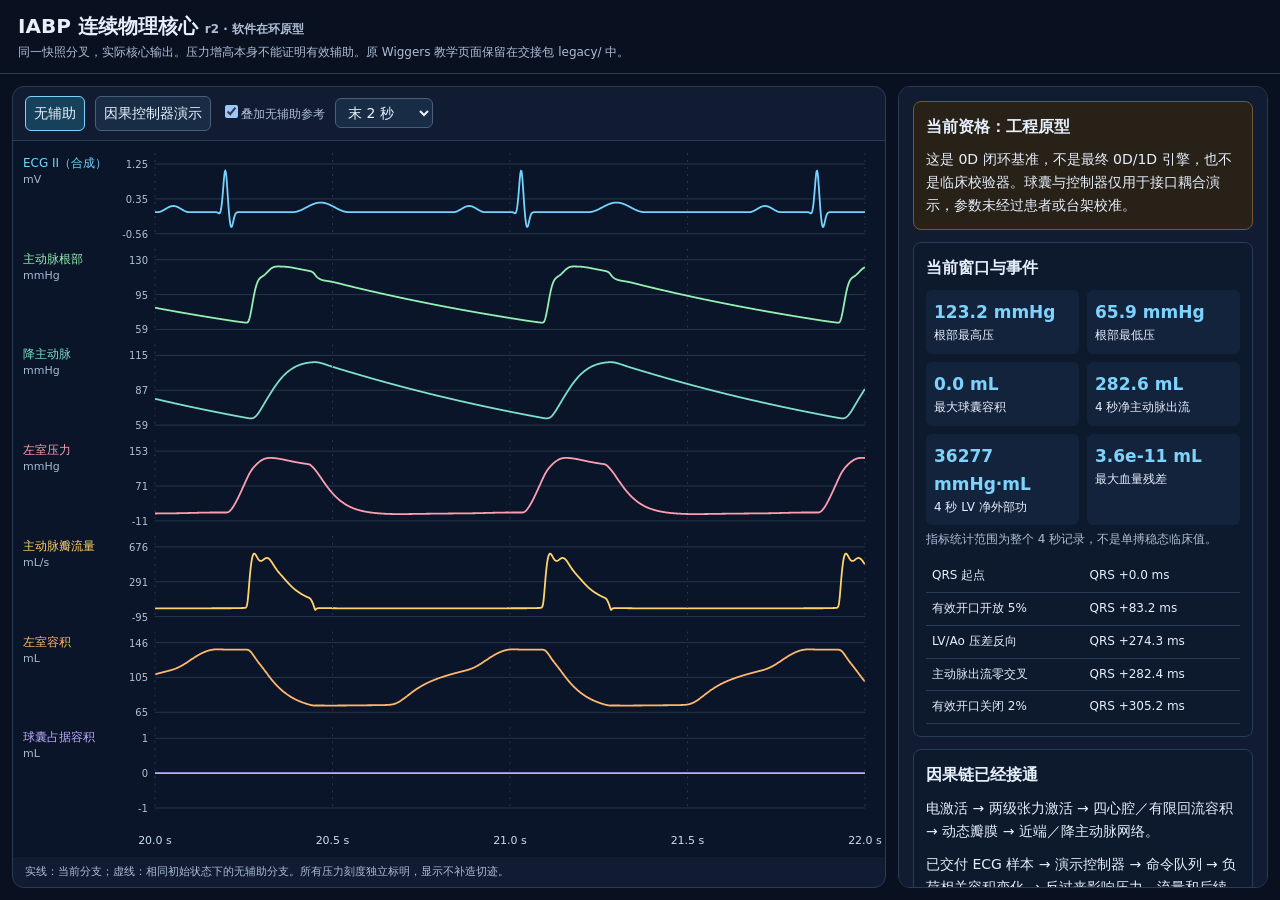
==== artifacts/demo/prototype_viewer.html @ fc186507 "chore: import r2 handoff with original verification evidence" ====
<!DOCTYPE html><html lang="zh-CN"><meta charset="utf-8"><meta name="viewport" content="width=device-width,initial-scale=1">
<title>IABP 连续物理核心 · r2 原型观察器</title>
<style>
:root{color-scheme:dark;--bg:#091121;--panel:#111b32;--line:#2b3c55;--muted:#acbdd5;--accent:#7dd3fc}*{box-sizing:border-box}body{margin:0;background:var(--bg);color:#e7effd;font:14px/1.65 system-ui,'Microsoft YaHei',sans-serif;height:100vh;display:flex;flex-direction:column;overflow:hidden}header{padding:10px 18px;border-bottom:1px solid var(--line)}h1{font-size:20px;margin:0}h2{font-size:16px;margin:0 0 8px}p{margin:5px 0 10px}.small{font-size:12px;color:var(--muted)}main{display:grid;grid-template-columns:minmax(0,1fr) 370px;gap:12px;padding:12px;min-height:0;flex:1}.panel{background:var(--panel);border:1px solid var(--line);border-radius:12px;min-height:0;overflow:hidden}.plotpanel{display:flex;flex-direction:column}.bar{padding:9px 12px;border-bottom:1px solid var(--line);display:flex;gap:10px;align-items:center;flex-wrap:wrap}button,select{background:#182c45;color:#e9f4ff;border:1px solid #496079;border-radius:6px;padding:5px 8px;font:inherit}button{cursor:pointer}button[aria-pressed=true]{background:#17415a;border-color:#7dd3fc}.canvas{flex:1;min-height:0;overflow:auto;background:#0b1529}svg{display:block;width:100%}.reader{padding:14px;overflow:auto}.note{border:1px solid var(--line);border-radius:8px;background:#0d192c;padding:12px;margin-bottom:12px}.warn{background:#272117;border-color:#715934}.metrics{display:grid;grid-template-columns:1fr 1fr;gap:8px}.metric{padding:8px;background:#14233c;border-radius:6px;font-size:12px}.metric b{font-size:17px;display:block;color:var(--accent)}table{font-size:12px;width:100%;border-collapse:collapse}td{padding:6px;border-bottom:1px solid var(--line)}code{font-size:12px;overflow-wrap:anywhere}.footer{padding:6px 12px;font-size:11px;color:var(--muted)}@media(max-width:960px){main{grid-template-columns:1fr;grid-template-rows:minmax(275px,55%) 1fr;gap:8px;padding:8px}h1{font-size:16px}header .small{display:none}.reader{padding:10px}}
</style>
<header><h1>IABP 连续物理核心 <span class="small">r2 · 软件在环原型</span></h1><div class="small">同一快照分叉，实际核心输出。压力增高本身不能证明有效辅助。原 Wiggers 教学页面保留在交接包 legacy/ 中。</div></header>
<main><section class="panel plotpanel"><div class="bar"><button data-case="baseline" aria-pressed="true">无辅助</button><button data-case="assisted" aria-pressed="false">因果控制器演示</button><label class="small"><input id="overlay" type="checkbox" checked>叠加无辅助参考</label><select id="window"><option value="2">末 2 秒</option><option value="4">完整 4 秒</option></select></div><div class="canvas"><svg id="plot" role="img" aria-label="连续循环实际数值输出"></svg></div><div class="footer">实线：当前分支；虚线：相同初始状态下的无辅助分支。所有压力刻度独立标明，显示不补造切迹。</div></section>
<aside class="panel reader"><div class="note warn"><h2>当前资格：工程原型</h2>这是 0D 闭环基准，不是最终 0D/1D 引擎，也不是临床校验器。球囊与控制器仅用于接口耦合演示，参数未经过患者或台架校准。</div><div class="note"><h2>当前窗口与事件</h2><div id="metrics" class="metrics"></div><p class="small">指标统计范围为整个 4 秒记录，不是单搏稳态临床值。</p><table id="events"></table></div><div class="note"><h2>因果链已经接通</h2><p>电激活 → 两级张力激活 → 四心腔／有限回流容积 → 动态瓣膜 → 近端／降主动脉网络。</p><p>已交付 ECG 样本 → 演示控制器 → 命令队列 → 负荷相关容积变化 → 反过来影响压力、流量和后续心搏。</p></div><div class="note"><h2>如何读关闭事件</h2><p>压差反向、出流零交叉、有效开口闭合分别记录。有效开口降到 2% 仅为本模型工程定义，不是瓣叶接触金标准。</p><p>右侧时延从最近一次 QRS 起点算起，不能当作 R 峰时延；ECG 是共享激活事件的合成观测，不是实测。</p></div><div class="note"><h2>下一阶段不能省掉</h2><p>一维传播基准；独立高保真生理数据；球囊分布、气动与台架校准；真实多通道参数；完整时序—效果扫描和不确定度。</p></div><div class="note"><h2>交接入口</h2><p>解压项目后先读 <code>START_HERE.md</code>、<code>AGENTS.md</code> 和 <code>docs/STATUS.md</code>。</p><p class="small">本页是离线观察器，不在浏览器里重新求解。通过 <code>python -m examples.run_demo</code> 重新生成全部数据。</p></div></aside></main>
<script>const DATA={"baseline":{"rows":[[18000000.0,0.157354,107.503101,106.241043,53.682427,-2.685605,72.55939,0.0],[18001000.0,0.152589,107.429853,106.148832,52.748588,-2.728724,72.559888,0.0],[18002000.0,0.147781,107.35513,106.057051,51.827612,-2.771126,72.560476,0.0],[18003000.0,0.142938,107.278969,105.965692,50.919515,-2.812812,72.561152,0.0],[18004000.0,0.138068,107.201414,105.874743,50.024301,-2.853784,72.561915,0.0],[18005000.0,0.133177,107.122517,105.784191,49.141963,-2.894045,72.562763,0.0],[18006000.0,0.128274,107.042334,105.694023,48.272485,-2.933598,72.563695,0.0],[18007000.0,0.123365,106.960928,105.604222,47.415842,-2.972447,72.56471,0.0],[18008000.0,0.11846,106.878362,105.514772,46.572,-3.010598,72.565806,0.0],[18009000.0,0.113564,106.794704,105.425657,45.740915,-3.048056,72.566981,0.0],[18010000.0,0.108686,106.710024,105.336859,44.922537,-3.084826,72.568236,0.0],[18011000.0,0.103833,106.62439,105.24836,44.11681,-3.120915,72.569568,0.0],[18012000.0,0.099013,106.537875,105.160142,43.323668,-3.156331,72.570975,0.0],[18013000.0,0.094232,106.450547,105.072189,42.543041,-3.191078,72.572458,0.0],[18014000.0,0.0895,106.362477,104.984481,41.774851,-3.225166,72.574014,0.0],[18015000.0,0.084822,106.273734,104.897003,41.019017,-3.258602,72.575641,0.0],[18016000.0,0.080206,106.184384,104.809737,40.275451,-3.291393,72.57734,0.0],[18017000.0,0.075659,106.094492,104.722666,39.54406,-3.323547,72.579109,0.0],[18018000.0,0.071188,106.004121,104.635776,38.824747,-3.355072,72.580945,0.0],[18019000.0,0.0668,105.913332,104.549052,38.117411,-3.385976,72.582849,0.0],[18020000.0,0.062501,105.822182,104.462478,37.421946,-3.416268,72.584819,0.0],[18021000.0,0.0583,105.730725,104.376041,36.738246,-3.445955,72.586854,0.0],[18022000.0,0.054201,105.639014,104.289728,36.066196,-3.475046,72.588952,0.0],[18023000.0,0.050211,105.547098,104.203528,35.405683,-3.503549,72.591112,0.0],[18024000.0,0.046336,105.455022,104.117429,34.756589,-3.531472,72.593334,0.0],[18025000.0,0.042583,105.36283,104.03142,34.118794,-3.558823,72.595616,0.0],[18026000.0,0.038957,105.27056,103.945492,33.492175,-3.58561,72.597956,0.0],[18027000.0,0.035463,105.178249,103.859636,32.876607,-3.611842,72.600355,0.0],[18028000.0,0.032108,105.085931,103.773844,32.271965,-3.637526,72.60281,0.0],[18029000.0,0.028896,104.993636,103.688108,31.67812,-3.66267,72.605321,0.0],[18030000.0,0.025832,104.901393,103.602423,31.094943,-3.687283,72.607886,0.0],[18031000.0,0.022921,104.809225,103.516781,30.522303,-3.711371,72.610505,0.0],[18032000.0,0.020167,104.717155,103.431178,29.960069,-3.734944,72.613176,0.0],[18033000.0,0.017575,104.625203,103.34561,29.408108,-3.758007,72.615899,0.0],[18034000.0,0.015149,104.533387,103.260071,28.866287,-3.78057,72.618672,0.0],[18035000.0,0.012892,104.44172,103.17456,28.334471,-3.802638,72.621495,0.0],[18036000.0,0.010807,104.350217,103.089074,27.812526,-3.824221,72.624366,0.0],[18037000.0,0.008899,104.258888,103.003609,27.300317,-3.845324,72.627284,0.0],[18038000.0,0.00717,104.167741,102.918165,26.797709,-3.865956,72.630249,0.0],[18039000.0,0.005623,104.076784,102.832739,26.304567,-3.886122,72.633259,0.0],[18040000.0,0.00426,103.986022,102.747332,25.820755,-3.905832,72.636314,0.0],[18041000.0,0.003083,103.89546,102.661942,25.34614,-3.92509,72.639413,0.0],[18042000.0,0.002093,103.8051,102.576569,24.880585,-3.943905,72.642554,0.0],[18043000.0,0.001294,103.714944,102.491214,24.423957,-3.962283,72.645738,0.0],[18044000.0,0.000685,103.624991,102.405877,23.976122,-3.98023,72.648962,0.0],[18045000.0,0.000268,103.535242,102.320558,23.536945,-3.997754,72.652227,0.0],[18046000.0,4.3e-05,103.445694,102.235259,23.106294,-4.014861,72.655531,0.0],[18047000.0,0.0,103.356346,102.14998,22.684036,-4.031557,72.658873,0.0],[18048000.0,0.0,103.267194,102.064723,22.270041,-4.047849,72.662253,0.0],[18049000.0,0.0,103.178235,101.979489,21.864176,-4.063744,72.66567,0.0],[18050000.0,0.0,103.089464,101.894279,21.466312,-4.079247,72.669123,0.0],[18051000.0,0.0,103.000878,101.809096,21.07632,-4.094365,72.672611,0.0],[18052000.0,0.0,102.912472,101.72394,20.694071,-4.109104,72.676133,0.0],[18053000.0,0.0,102.824239,101.638814,20.319438,-4.12347,72.67969,0.0],[18054000.0,0.0,102.736176,101.553719,19.952296,-4.13747,72.683279,0.0],[18055000.0,0.0,102.648277,101.468657,19.592519,-4.151108,72.6869,0.0],[18056000.0,0.0,102.560536,101.38363,19.239983,-4.164392,72.690553,0.0],[18057000.0,0.0,102.472948,101.29864,18.894565,-4.177327,72.694237,0.0],[18058000.0,0.0,102.385508,101.213688,18.556143,-4.189918,72.697951,0.0],[18059000.0,0.0,102.29821,101.128776,18.224598,-4.202172,72.701694,0.0],[18060000.0,0.0,102.211049,101.043906,17.89981,-4.214095,72.705466,0.0],[18061000.0,0.0,102.124019,100.95908,17.581661,-4.225691,72.709266,0.0],[18062000.0,0.0,102.037117,100.874299,17.270035,-4.236967,72.713094,0.0],[18063000.0,0.0,101.950336,100.789564,16.964816,-4.247928,72.716948,0.0],[18064000.0,0.0,101.863672,100.704878,16.66589,-4.258579,72.720828,0.0],[18065000.0,0.0,101.777122,100.620242,16.373145,-4.268927,72.724734,0.0],[18066000.0,0.0,101.690679,100.535657,16.08647,-4.278975,72.728665,0.0],[18067000.0,0.0,101.604342,100.451124,15.805754,-4.28873,72.73262,0.0],[18068000.0,0.0,101.518106,100.366644,15.530889,-4.298197,72.736599,0.0],[18069000.0,0.0,101.431966,100.28222,15.261769,-4.307382,72.740601,0.0],[18070000.0,0.0,101.345921,100.197852,14.998287,-4.316288,72.744626,0.0],[18071000.0,0.0,101.259967,100.11354,14.740339,-4.324921,72.748673,0.0],[18072000.0,0.0,101.174102,100.029287,14.487822,-4.333287,72.752741,0.0],[18073000.0,0.0,101.088322,99.945093,14.240636,-4.34139,72.75683,0.0],[18074000.0,0.0,101.002625,99.860958,13.998679,-4.349235,72.760939,0.0],[18075000.0,0.0,100.917009,99.776884,13.761853,-4.356826,72.765069,0.0],[18076000.0,0.0,100.831472,99.692872,13.530061,-4.36417,72.769218,0.0],[18077000.0,0.0,100.746013,99.608921,13.303208,-4.37127,72.773386,0.0],[18078000.0,0.0,100.66063,99.525033,13.081198,-4.378131,72.777572,0.0],[18079000.0,0.0,100.575321,99.441209,12.863939,-4.384757,72.781776,0.0],[18080000.0,0.0,100.490086,99.357448,12.65134,-4.391154,72.785998,0.0],[18081000.0,0.0,100.404923,99.273751,12.44331,-4.397325,72.790236,0.0],[18082000.0,0.0,100.319832,99.190119,12.23976,-4.403275,72.794492,0.0],[18083000.0,0.0,100.234811,99.106551,12.040603,-4.409009,72.798763,0.0],[18084000.0,0.0,100.14986,99.023049,11.845753,-4.41453,72.80305,0.0],[18085000.0,0.0,100.064979,98.939613,11.655126,-4.419843,72.807352,0.0],[18086000.0,0.0,99.980167,98.856242,11.468637,-4.424952,72.81167,0.0],[18087000.0,0.0,99.895424,98.772938,11.286206,-4.429861,72.816001,0.0],[18088000.0,0.0,99.81075,98.6897,11.107751,-4.434574,72.820347,0.0],[18089000.0,0.0,99.726145,98.606528,10.933194,-4.439096,72.824707,0.0],[18090000.0,0.0,99.641609,98.523423,10.762456,-4.443429,72.829079,0.0],[18091000.0,0.0,99.557141,98.440385,10.595461,-4.447578,72.833465,0.0],[18092000.0,0.0,99.472742,98.357414,10.432133,-4.451547,72.837863,0.0],[18093000.0,0.0,99.388412,98.27451,10.272398,-4.455339,72.842273,0.0],[18094000.0,0.0,99.304151,98.191673,10.116183,-4.458958,72.846695,0.0],[18095000.0,0.0,99.21996,98.108903,9.963418,-4.462408,72.851129,0.0],[18096000.0,0.0,99.135838,98.0262,9.814031,-4.465691,72.855574,0.0],[18097000.0,0.0,99.051787,97.943565,9.667954,-4.468813,72.860029,0.0],[18098000.0,0.0,98.967805,97.860996,9.525118,-4.471775,72.864495,0.0],[18099000.0,0.0,98.883895,97.778496,9.385458,-4.474582,72.868972,0.0],[18100000.0,0.0,98.800055,97.696062,9.248907,-4.477236,72.873458,0.0],[18101000.0,0.0,98.716286,97.613696,9.115401,-4.479741,72.877953,0.0],[18102000.0,0.0,98.632589,97.531398,8.984877,-4.482101,72.882459,0.0],[18103000.0,0.0,98.548964,97.449166,8.857274,-4.484317,72.886974,0.0],[18104000.0,0.0,98.465411,97.367003,8.73253,-4.486394,72.891499,0.0],[18105000.0,0.0,98.38193,97.284906,8.610586,-4.488334,72.896033,0.0],[18106000.0,0.0,98.298522,97.202878,8.491383,-4.49014,72.900577,0.0],[18107000.0,0.0,98.215187,97.120916,8.374864,-4.491816,72.905132,0.0],[18108000.0,0.0,98.131926,97.039022,8.260972,-4.493363,72.909698,0.0],[18109000.0,0.0,98.048738,96.957196,8.149651,-4.494785,72.914275,0.0],[18110000.0,0.0,97.965625,96.875437,8.040849,-4.496085,72.918864,0.0],[18111000.0,0.0,97.882585,96.793745,7.934511,-4.497265,72.923466,0.0],[18112000.0,0.0,97.799619,96.712122,7.830585,-4.498327,72.928081,0.0],[18113000.0,0.0,97.716728,96.630565,7.72902,-4.499275,72.932711,0.0],[18114000.0,0.0,97.633912,96.549076,7.629766,-4.500111,72.937357,0.0],[18115000.0,0.0,97.55117,96.467655,7.532773,-4.500837,72.94202,0.0],[18116000.0,0.0,97.468504,96.386302,7.437994,-4.501456,72.946702,0.0],[18117000.0,0.0,97.385912,96.305016,7.34538,-4.50197,72.951405,0.0],[18118000.0,0.0,97.303396,96.223797,7.254886,-4.502381,72.956131,0.0],[18119000.0,0.0,97.220955,96.142646,7.166466,-4.502692,72.960882,0.0],[18120000.0,0.0,97.138589,96.061563,7.080076,-4.502906,72.96566,0.0],[18121000.0,0.0,97.056298,95.980548,6.995672,-4.503023,72.97047,0.0],[18122000.0,0.0,96.974083,95.899601,6.913211,-4.503047,72.975314,0.0],[18123000.0,0.0,96.891944,95.818721,6.832651,-4.502979,72.980197,0.0],[18124000.0,0.0,96.809879,95.737909,6.753952,-4.502822,72.985123,0.0],[18125000.0,0.0,96.727891,95.657165,6.677074,-4.502577,72.990097,0.0],[18126000.0,0.0,96.645977,95.576488,6.601977,-4.502247,72.995125,0.0],[18127000.0,0.0,96.564139,95.49588,6.528624,-4.501833,73.000214,0.0],[18128000.0,0.0,96.482377,95.415339,6.456976,-4.501338,73.005372,0.0],[18129000.0,0.0,96.40069,95.334867,6.386997,-4.500762,73.010607,0.0],[18130000.0,0.0,96.319078,95.254463,6.318651,-4.500108,73.015929,0.0],[18131000.0,0.0,96.237541,95.174126,6.251904,-4.499378,73.021349,0.0],[18132000.0,0.0,96.156079,95.093858,6.186721,-4.498574,73.026881,0.0],[18133000.0,0.0,96.074693,95.013658,6.123069,-4.497696,73.032539,0.0],[18134000.0,0.0,95.993381,94.933525,6.060916,-4.496747,73.038339,0.0],[18135000.0,0.0,95.912144,94.853461,6.000231,-4.495728,73.044301,0.0],[18136000.0,0.0,95.830982,94.773466,5.940983,-4.494641,73.050446,0.0],[18137000.0,0.0,95.749895,94.693538,5.883142,-4.493487,73.056799,0.0],[18138000.0,0.0,95.668882,94.613679,5.826679,-4.492267,73.063389,0.0],[18139000.0,0.0,95.587944,94.533888,5.771568,-4.490984,73.070247,0.0],[18140000.0,0.0,95.50708,94.454165,5.717781,-4.489638,73.07741,0.0],[18141000.0,0.0,95.426291,94.374511,5.665292,-4.48823,73.084921,0.0],[18142000.0,0.0,95.345576,94.294925,5.614077,-4.486763,73.092825,0.0],[18143000.0,0.0,95.264934,94.215408,5.564111,-4.485236,73.101179,0.0],[18144000.0,0.0,95.184367,94.135959,5.515373,-4.483652,73.110042,0.0],[18145000.0,0.0,95.103874,94.056578,5.467842,-4.482011,73.119485,0.0],[18146000.0,0.0,95.023454,93.977266,5.421496,-4.480314,73.129586,0.0],[18147000.0,0.0,94.943108,93.898022,5.376318,-4.478562,73.140435,0.0],[18148000.0,0.0,94.862836,93.818846,5.33229,-4.476757,73.152133,0.0],[18149000.0,0.0,94.782637,93.73974,5.289395,-4.474898,73.164793,0.0],[18150000.0,0.0,94.702512,93.660701,5.247621,-4.472987,73.178542,0.0],[18151000.0,0.0,94.62246,93.581731,5.206953,-4.471024,73.193524,0.0],[18152000.0,0.0,94.542481,93.50283,5.167381,-4.46901,73.209897,0.0],[18153000.0,0.0,94.462575,93.423997,5.128895,-4.466946,73.227838,0.0],[18154000.0,0.0,94.382742,93.345233,5.091488,-4.464831,73.247543,0.0],[18155000.0,0.0,94.302983,93.266537,5.055153,-4.462666,73.269228,0.0],[18156000.0,0.0,94.223296,93.18791,5.019887,-4.460451,73.293129,0.0],[18157000.0,0.0,94.143682,93.109351,4.985687,-4.458186,73.319503,0.0],[18158000.0,0.0,94.06414,93.030861,4.952554,-4.455872,73.348628,0.0],[18159000.0,0.0,93.984672,92.952439,4.920488,-4.453508,73.380803,0.0],[18160000.0,0.0,93.905276,92.874086,4.889492,-4.451094,73.416348,0.0],[18161000.0,0.0,93.825953,92.795801,4.859571,-4.448631,73.455599,0.0],[18162000.0,0.0,93.746702,92.717585,4.83073,-4.446116,73.498912,0.0],[18163000.0,0.0,93.667524,92.639437,4.802977,-4.443552,73.546655,0.0],[18164000.0,0.0,93.588418,92.561358,4.776319,-4.440936,73.599208,0.0],[18165000.0,0.0,93.509385,92.483347,4.750764,-4.438268,73.656957,0.0],[18166000.0,0.0,93.430424,92.405405,4.726321,-4.435549,73.720294,0.0],[18167000.0,0.0,93.351536,92.327531,4.702999,-4.432777,73.789605,0.0],[18168000.0,0.0,93.27272,92.249726,4.680805,-4.429953,73.865275,0.0],[18169000.0,0.0,93.193977,92.171988,4.659746,-4.427075,73.947674,0.0],[18170000.0,0.0,93.115306,92.09432,4.639829,-4.424144,74.037156,0.0],[18171000.0,0.0,93.036707,92.016719,4.621058,-4.421159,74.134054,0.0],[18172000.0,0.0,92.958181,91.939187,4.603435,-4.418121,74.238677,0.0],[18173000.0,0.0,92.879727,91.861723,4.586962,-4.415029,74.3513,0.0],[18174000.0,0.0,92.801346,91.784328,4.571637,-4.411882,74.472165,0.0],[18175000.0,0.0,92.723037,91.707001,4.557456,-4.408683,74.601479,0.0],[18176000.0,0.0,92.644801,91.629742,4.544412,-4.40543,74.739406,0.0],[18177000.0,0.0,92.566637,91.552551,4.532496,-4.402124,74.886071,0.0],[18178000.0,0.0,92.488545,91.475429,4.521696,-4.398766,75.041554,0.0],[18179000.0,0.0,92.410526,91.398375,4.511999,-4.395356,75.205895,0.0],[18180000.0,0.0,92.332579,91.321389,4.503387,-4.391896,75.37909,0.0],[18181000.0,0.0,92.254705,91.244471,4.49584,-4.388385,75.561093,0.0],[18182000.0,0.0,92.176903,91.167621,4.489338,-4.384826,75.75182,0.0],[18183000.0,0.0,92.099174,91.090839,4.483857,-4.38122,75.951148,0.0],[18184000.0,0.0,92.021517,91.014126,4.479371,-4.377567,76.158919,0.0],[18185000.0,0.0,91.943932,90.93748,4.475854,-4.373869,76.374942,0.0],[18186000.0,0.0,91.86642,90.860903,4.473276,-4.370128,76.598997,0.0],[18187000.0,0.0,91.78898,90.784393,4.471608,-4.366344,76.830837,0.0],[18188000.0,0.0,91.711611,90.707952,4.470819,-4.36252,77.070191,0.0],[18189000.0,0.0,91.634316,90.631578,4.470878,-4.358657,77.316769,0.0],[18190000.0,0.0,91.557092,90.555273,4.471753,-4.354757,77.570263,0.0],[18191000.0,0.0,91.47994,90.479035,4.473412,-4.350821,77.830352,0.0],[18192000.0,0.0,91.40286,90.402866,4.475821,-4.346851,78.096703,0.0],[18193000.0,0.0,91.325852,90.326764,4.478948,-4.342848,78.368974,0.0],[18194000.0,0.0,91.248915,90.25073,4.482761,-4.338814,78.646817,0.0],[18195000.0,0.0,91.17205,90.174764,4.487227,-4.334751,78.929882,0.0],[18196000.0,0.0,91.095257,90.098866,4.492316,-4.33066,79.217816,0.0],[18197000.0,0.0,91.018535,90.023035,4.497994,-4.326543,79.510267,0.0],[18198000.0,0.0,90.941885,89.947272,4.504233,-4.322402,79.806886,0.0],[18199000.0,0.0,90.865305,89.871577,4.511002,-4.318237,80.107326,0.0],[18200000.0,0.0,90.788797,89.79595,4.518271,-4.314051,80.411247,0.0],[18201000.0,0.0,90.712359,89.72039,4.526012,-4.309845,80.718314,0.0],[18202000.0,0.0,90.635993,89.644898,4.534197,-4.305619,81.0282,0.0],[18203000.0,0.0,90.559697,89.569474,4.542801,-4.301376,81.340587,0.0],[18204000.0,0.0,90.483472,89.494117,4.551796,-4.297117,81.655163,0.0],[18205000.0,0.0,90.407317,89.418828,4.561157,-4.292843,81.97163,0.0],[18206000.0,0.0,90.331232,89.343606,4.570862,-4.288555,82.289695,0.0],[18207000.0,0.0,90.255218,89.268452,4.580886,-4.284255,82.60908,0.0],[18208000.0,0.0,90.179273,89.193365,4.591207,-4.279943,82.929515,0.0],[18209000.0,0.0,90.103399,89.118346,4.601804,-4.275621,83.250741,0.0],[18210000.0,0.0,90.027594,89.043394,4.612657,-4.271289,83.57251,0.0],[18211000.0,0.0,89.951859,88.968509,4.623746,-4.266949,83.894586,0.0],[18212000.0,0.0,89.876193,88.893691,4.635052,-4.262601,84.216743,0.0],[18213000.0,0.0,89.800597,88.818941,4.646558,-4.258247,84.538765,0.0],[18214000.0,0.0,89.725069,88.744258,4.658246,-4.253887,84.860448,0.0],[18215000.0,0.0,89.649611,88.669642,4.670101,-4.249521,85.181599,0.0],[18216000.0,0.0,89.574222,88.595093,4.682106,-4.245152,85.502034,0.0],[18217000.0,0.0,89.498902,88.520612,4.694248,-4.240779,85.821581,0.0],[18218000.0,0.0,89.42365,88.446197,4.706512,-4.236404,86.140076,0.0],[18219000.0,0.0,89.348467,88.371849,4.718885,-4.232026,86.457366,0.0],[18220000.0,0.0,89.273352,88.297568,4.731355,-4.227647,86.773307,0.0],[18221000.0,0.0,89.198306,88.223354,4.74391,-4.223267,87.087764,0.0],[18222000.0,0.0,89.123328,88.149207,4.756538,-4.218887,87.400611,0.0],[18223000.0,0.0,89.048418,88.075127,4.769229,-4.214507,87.711731,0.0],[18224000.0,0.0,88.973576,88.001113,4.781973,-4.210128,88.021016,0.0],[18225000.0,0.0,88.898802,87.927166,4.79476,-4.205749,88.328364,0.0],[18226000.0,0.0,88.824095,87.853285,4.807583,-4.201373,88.633681,0.0],[18227000.0,0.0,88.749457,87.779471,4.820431,-4.196998,88.936883,0.0],[18228000.0,0.0,88.674885,87.705724,4.833298,-4.192626,89.23789,0.0],[18229000.0,0.0,88.600382,87.632043,4.846176,-4.188256,89.536631,0.0],[18230000.0,0.0,88.525945,87.558428,4.859058,-4.18389,89.833041,0.0],[18231000.0,0.0,88.451576,87.484879,4.871937,-4.179527,90.127059,0.0],[18232000.0,0.0,88.377274,87.411397,4.884808,-4.175168,90.418634,0.0],[18233000.0,0.0,88.303039,87.337981,4.897665,-4.170813,90.707717,0.0],[18234000.0,0.0,88.22887,87.264631,4.910502,-4.166462,90.994268,0.0],[18235000.0,0.0,88.154769,87.191347,4.923315,-4.162116,91.278248,0.0],[18236000.0,0.0,88.080735,87.118129,4.936098,-4.157774,91.559627,0.0],[18237000.0,0.0,88.006767,87.044977,4.948849,-4.153438,91.838376,0.0],[18238000.0,0.0,87.932865,86.971891,4.961562,-4.149106,92.114474,0.0],[18239000.0,0.0,87.859031,86.898871,4.974234,-4.14478,92.387902,0.0],[18240000.0,0.0,87.785262,86.825916,4.986862,-4.14046,92.658645,0.0],[18241000.0,0.0,87.71156,86.753027,4.999443,-4.136145,92.926692,0.0],[18242000.0,0.0,87.637924,86.680204,5.011974,-4.131836,93.192037,0.0],[18243000.0,0.0,87.564355,86.607446,5.024452,-4.127533,93.454675,0.0],[18244000.0,0.0,87.490851,86.534754,5.036874,-4.123236,93.714606,0.0],[18245000.0,0.0,87.417414,86.462127,5.04924,-4.118945,93.971831,0.0],[18246000.0,0.0,87.344042,86.389565,5.061546,-4.11466,94.226357,0.0],[18247000.0,0.0,87.270736,86.317069,5.073792,-4.110382,94.478191,0.0],[18248000.0,0.0,87.197496,86.244637,5.085975,-4.10611,94.727342,0.0],[18249000.0,0.0,87.124322,86.172271,5.098094,-4.101844,94.973824,0.0],[18250000.0,0.0,87.051213,86.09997,5.110149,-4.097585,95.21765,0.0],[18251000.0,0.0,86.97817,86.027734,5.122137,-4.093333,95.458838,0.0],[18252000.0,0.0,86.905193,85.955563,5.134059,-4.089087,95.697405,0.0],[18253000.0,0.0,86.832281,85.883457,5.145912,-4.084848,95.933372,0.0],[18254000.0,0.0,86.759434,85.811416,5.157698,-4.080615,96.166761,0.0],[18255000.0,0.0,86.686653,85.739439,5.169415,-4.07639,96.397594,0.0],[18256000.0,0.0,86.613936,85.667527,5.181062,-4.072171,96.625896,0.0],[18257000.0,0.0,86.541285,85.595679,5.192641,-4.067958,96.851694,0.0],[18258000.0,0.0,86.468699,85.523897,5.204149,-4.063753,97.075012,0.0],[18259000.0,0.0,86.396178,85.452178,5.215588,-4.059554,97.29588,0.0],[18260000.0,0.0,86.323723,85.380524,5.226958,-4.055362,97.514326,0.0],[18261000.0,0.0,86.251331,85.308934,5.238258,-4.051176,97.73038,0.0],[18262000.0,0.0,86.179005,85.237409,5.249488,-4.046998,97.944071,0.0],[18263000.0,0.0,86.106744,85.165947,5.260649,-4.042826,98.155432,0.0],[18264000.0,0.0,86.034547,85.09455,5.271742,-4.03866,98.364493,0.0],[18265000.0,0.0,85.962415,85.023217,5.282766,-4.034502,98.571286,0.0],[18266000.0,0.0,85.890347,84.951948,5.293723,-4.03035,98.775844,0.0],[18267000.0,0.0,85.818344,84.880743,5.304612,-4.026204,98.9782,0.0],[18268000.0,0.0,85.746405,84.809602,5.315434,-4.022065,99.178387,0.0],[18269000.0,0.0,85.674531,84.738524,5.32619,-4.017933,99.376437,0.0],[18270000.0,0.0,85.602721,84.66751,5.33688,-4.013807,99.572386,0.0],[18271000.0,0.0,85.530975,84.59656,5.347505,-4.009688,99.766265,0.0],[18272000.0,0.0,85.459294,84.525674,5.358066,-4.005575,99.95811,0.0],[18273000.0,0.0,85.387676,84.454851,5.368563,-4.001469,100.147953,0.0],[18274000.0,0.0,85.316123,84.384091,5.378997,-3.997368,100.335829,0.0],[18275000.0,0.0,85.244633,84.313395,5.389369,-3.993274,100.521771,0.0],[18276000.0,0.0,85.173208,84.242762,5.399681,-3.989187,100.705812,0.0],[18277000.0,0.0,85.101846,84.172193,5.409931,-3.985105,100.887986,0.0],[18278000.0,0.0,85.030549,84.101687,5.420122,-3.98103,101.068327,0.0],[18279000.0,0.0,84.959315,84.031243,5.430255,-3.976961,101.246867,0.0],[18280000.0,0.0,84.888144,83.960863,5.440329,-3.972898,101.423639,0.0],[18281000.0,0.0,84.817038,83.890547,5.450347,-3.968841,101.598675,0.0],[18282000.0,0.0,84.745995,83.820293,5.460309,-3.96479,101.772009,0.0],[18283000.0,0.0,84.675015,83.750101,5.470215,-3.960745,101.943672,0.0],[18284000.0,0.0,84.604099,83.679973,5.480067,-3.956706,102.113695,0.0],[18285000.0,0.0,84.533246,83.609908,5.489865,-3.952673,102.28211,0.0],[18286000.0,0.0,84.462457,83.539905,5.499612,-3.948645,102.448948,0.0],[18287000.0,0.0,84.391731,83.469965,5.509306,-3.944624,102.614239,0.0],[18288000.0,0.0,84.321068,83.400087,5.51895,-3.940608,102.778014,0.0],[18289000.0,0.0,84.250468,83.330273,5.528543,-3.936597,102.940302,0.0],[18290000.0,0.0,84.179931,83.26052,5.538088,-3.932592,103.101132,0.0],[18291000.0,0.0,84.109458,83.19083,5.547585,-3.928593,103.260534,0.0],[18292000.0,0.0,84.039047,83.121202,5.557034,-3.924599,103.418536,0.0],[18293000.0,0.0,83.968699,83.051637,5.566438,-3.920611,103.575165,0.0],[18294000.0,0.0,83.898414,82.982134,5.575795,-3.916628,103.73045,0.0],[18295000.0,0.0,83.828192,82.912693,5.585108,-3.912651,103.884417,0.0],[18296000.0,0.0,83.758033,82.843314,5.594377,-3.908679,104.037094,0.0],[18297000.0,0.0,83.687936,82.773997,5.603603,-3.904712,104.188505,0.0],[18298000.0,0.0,83.617902,82.704742,5.612787,-3.900751,104.338677,0.0],[18299000.0,0.0,83.54793,82.635549,5.62193,-3.896794,104.487635,0.0],[18300000.0,0.0,83.478021,82.566418,5.631032,-3.892843,104.635404,0.0],[18301000.0,0.0,83.408175,82.497349,5.640094,-3.888897,104.782008,0.0],[18302000.0,0.0,83.33839,82.428341,5.649117,-3.884956,104.92747,0.0],[18303000.0,0.0,83.268668,82.359395,5.658101,-3.88102,105.071814,0.0],[18304000.0,0.0,83.199009,82.290511,5.667048,-3.877089,105.215063,0.0],[18305000.0,0.0,83.129411,82.221689,5.675958,-3.873163,105.357238,0.0],[18306000.0,0.0,83.059876,82.152928,5.684832,-3.869242,105.498362,0.0],[18307000.0,0.0,82.990403,82.084228,5.693671,-3.865326,105.638457,0.0],[18308000.0,0.0,82.920992,82.01559,5.702475,-3.861414,105.777542,0.0],[18309000.0,0.0,82.851642,81.947013,5.711244,-3.857508,105.915638,0.0],[18310000.0,0.0,82.782355,81.878497,5.71998,-3.853606,106.052765,0.0],[18311000.0,0.0,82.71313,81.810043,5.728683,-3.849709,106.188943,0.0],[18312000.0,0.0,82.643966,81.74165,5.737354,-3.845817,106.324191,0.0],[18313000.0,0.0,82.574864,81.673318,5.745993,-3.841929,106.458527,0.0],[18314000.0,0.0,82.505824,81.605046,5.754601,-3.838046,106.591969,0.0],[18315000.0,0.0,82.436845,81.536836,5.763179,-3.834168,106.724536,0.0],[18316000.0,0.0,82.367929,81.468687,5.771727,-3.830294,106.856244,0.0],[18317000.0,0.0,82.299073,81.400599,5.780245,-3.826425,106.98711,0.0],[18318000.0,0.0,82.230279,81.332572,5.788734,-3.82256,107.11715,0.0],[18319000.0,0.0,82.161547,81.264605,5.797195,-3.8187,107.246381,0.0],[18320000.0,0.0,82.092875,81.196699,5.805628,-3.814844,107.374819,0.0],[18321000.0,0.0,82.024265,81.128854,5.814034,-3.810993,107.502477,0.0],[18322000.0,0.0,81.955717,81.061069,5.822413,-3.807146,107.629372,0.0],[18323000.0,0.0,81.887229,80.993345,5.830765,-3.803303,107.755518,0.0],[18324000.0,0.0,81.818803,80.925682,5.839091,-3.799465,107.880928,0.0],[18325000.0,0.0,81.750437,80.858078,5.847392,-3.795631,108.005616,0.0],[18326000.0,0.0,81.682133,80.790536,5.855667,-3.791802,108.129596,0.0],[18327000.0,0.0,81.61389,80.723053,5.863918,-3.787976,108.25288,0.0],[18328000.0,0.0,81.545707,80.655631,5.872144,-3.784155,108.375481,0.0],[18329000.0,0.0,81.477586,80.588269,5.880347,-3.780339,108.497412,0.0],[18330000.0,0.0,81.409525,80.520967,5.888525,-3.776526,108.618684,0.0],[18331000.0,0.0,81.341525,80.453725,5.89668,-3.772718,108.739308,0.0],[18332000.0,0.0,81.273586,80.386544,5.904813,-3.768914,108.859297,0.0],[18333000.0,0.0,81.205707,80.319422,5.912922,-3.765114,108.97866,0.0],[18334000.0,0.0,81.137889,80.25236,5.921009,-3.761318,109.09741,0.0],[18335000.0,0.0,81.070131,80.185358,5.929075,-3.757526,109.215554,0.0],[18336000.0,0.0,81.002434,80.118416,5.937118,-3.753739,109.333105,0.0],[18337000.0,0.0,80.934797,80.051534,5.94514,-3.749956,109.450072,0.0],[18338000.0,0.0,80.867221,79.984711,5.953141,-3.746176,109.566463,0.0],[18339000.0,0.0,80.799705,79.917948,5.96112,-3.742401,109.682289,0.0],[18340000.0,0.0,80.732249,79.851245,5.969079,-3.73863,109.797558,0.0],[18341000.0,0.000195,80.664853,79.784601,5.977018,-3.734862,109.912279,0.0],[18342000.0,0.000779,80.597517,79.718017,5.984936,-3.731099,110.02646,0.0],[18343000.0,0.001748,80.530242,79.651492,5.992835,-3.72734,110.14011,0.0],[18344000.0,0.003099,80.463026,79.585026,6.000713,-3.723585,110.253236,0.0],[18345000.0,0.004825,80.395871,79.51862,6.008572,-3.719834,110.365845,0.0],[18346000.0,0.006916,80.328775,79.452273,6.016412,-3.716086,110.477946,0.0],[18347000.0,0.009364,80.26174,79.385985,6.024232,-3.712343,110.589546,0.0],[18348000.0,0.012156,80.194764,79.319757,6.032033,-3.708604,110.700652,0.0],[18349000.0,0.015279,80.127848,79.253588,6.039815,-3.704868,110.811269,0.0],[18350000.0,0.018716,80.060991,79.187477,6.047579,-3.701137,110.921406,0.0],[18351000.0,0.022453,79.994194,79.121426,6.055324,-3.697409,111.031069,0.0],[18352000.0,0.02647,79.927457,79.055434,6.063051,-3.693685,111.140263,0.0],[18353000.0,0.030747,79.860779,78.9895,6.070759,-3.689966,111.248994,0.0],[18354000.0,0.035265,79.794161,78.923626,6.07845,-3.68625,111.357269,0.0],[18355000.0,0.04,79.727602,78.85781,6.086122,-3.682538,111.465093,0.0],[18356000.0,0.04493,79.661103,78.792053,6.093776,-3.67883,111.572472,0.0],[18357000.0,0.050031,79.594663,78.726355,6.101413,-3.675125,111.679411,0.0],[18358000.0,0.055279,79.528282,78.660715,6.109032,-3.671425,111.785915,0.0],[18359000.0,0.060646,79.46196,78.595134,6.116633,-3.667728,111.891989,0.0],[18360000.0,0.066108,79.395698,78.529611,6.124217,-3.664035,111.997637,0.0],[18361000.0,0.071638,79.329495,78.464147,6.131784,-3.660346,112.102867,0.0],[18362000.0,0.077208,79.26335,78.398741,6.139335,-3.656661,112.207699,0.0],[18363000.0,0.082792,79.197265,78.333394,6.146873,-3.65298,112.312181,0.0],[18364000.0,0.088362,79.131239,78.268105,6.154404,-3.649301,112.416386,0.0],[18365000.0,0.093892,79.065271,78.202874,6.161935,-3.645626,112.52041,0.0],[18366000.0,0.099354,78.999363,78.137702,6.169474,-3.641953,112.624368,0.0],[18367000.0,0.104721,78.933513,78.072588,6.177031,-3.638283,112.728394,0.0],[18368000.0,0.109969,78.867722,78.007531,6.184616,-3.634614,112.832634,0.0],[18369000.0,0.11507,78.80199,77.942533,6.192243,-3.630946,112.937249,0.0],[18370000.0,0.12,78.736316,77.877593,6.199924,-3.627278,113.042409,0.0],[18371000.0,0.124735,78.670701,77.812712,6.207672,-3.62361,113.148293,0.0],[18372000.0,0.129253,78.605145,77.747888,6.215501,-3.619941,113.255087,0.0],[18373000.0,0.13353,78.539647,77.683122,6.223426,-3.61627,113.362982,0.0],[18374000.0,0.137547,78.474208,77.618414,6.231462,-3.612597,113.472172,0.0],[18375000.0,0.141284,78.408827,77.553764,6.239623,-3.60892,113.582854,0.0],[18376000.0,0.144721,78.343505,77.489172,6.247925,-3.605239,113.695224,0.0],[18377000.0,0.147844,78.278242,77.424637,6.256383,-3.601554,113.809478,0.0],[18378000.0,0.150636,78.213037,77.360161,6.265011,-3.597863,113.92581,0.0],[18379000.0,0.153084,78.14789,77.295742,6.273825,-3.594166,114.044412,0.0],[18380000.0,0.155175,78.082802,77.231381,6.282839,-3.590462,114.165471,0.0],[18381000.0,0.156901,78.017772,77.167078,6.292068,-3.58675,114.289168,0.0],[18382000.0,0.158252,77.952801,77.102832,6.301525,-3.583029,114.415681,0.0],[18383000.0,0.159221,77.887888,77.038644,6.311224,-3.5793,114.545178,0.0],[18384000.0,0.159805,77.823034,76.974514,6.321178,-3.575561,114.677822,0.0],[18385000.0,0.16,77.758238,76.910441,6.331399,-3.571811,114.813766,0.0],[18386000.0,0.159805,77.693501,76.846426,6.341899,-3.568051,114.953158,0.0],[18387000.0,0.159221,77.628822,76.782469,6.352689,-3.564279,115.096132,0.0],[18388000.0,0.158252,77.564202,76.718569,6.363781,-3.560495,115.242816,0.0],[18389000.0,0.156901,77.499641,76.654727,6.375183,-3.556698,115.393326,0.0],[18390000.0,0.155175,77.435137,76.590942,6.386905,-3.552889,115.547769,0.0],[18391000.0,0.153084,77.370693,76.527214,6.398955,-3.549066,115.70624,0.0],[18392000.0,0.150636,77.306307,76.463545,6.411341,-3.545229,115.868824,0.0],[18393000.0,0.147844,77.241979,76.399932,6.42407,-3.541378,116.035593,0.0],[18394000.0,0.144721,77.177711,76.336377,6.437148,-3.537512,116.206611,0.0],[18395000.0,0.141284,77.1135,76.272879,6.450579,-3.533632,116.381928,0.0],[18396000.0,0.137547,77.049349,76.209439,6.464368,-3.529737,116.561582,0.0],[18397000.0,0.13353,76.985256,76.146056,6.47852,-3.525827,116.745601,0.0],[18398000.0,0.129253,76.921221,76.082731,6.493036,-3.521901,116.934002,0.0],[18399000.0,0.124735,76.857246,76.019463,6.507918,-3.51796,117.126788,0.0],[18400000.0,0.12,76.793329,75.956252,6.523167,-3.514004,117.323953,0.0],[18401000.0,0.11507,76.72947,75.893098,6.538784,-3.510032,117.525478,0.0],[18402000.0,0.109969,76.665671,75.830002,6.554768,-3.506045,117.731335,0.0],[18403000.0,0.104721,76.60193,75.766962,6.571118,-3.502042,117.941483,0.0],[18404000.0,0.099354,76.538247,75.703981,6.58783,-3.498024,118.155871,0.0],[18405000.0,0.093892,76.474624,75.641056,6.604903,-3.493991,118.374439,0.0],[18406000.0,0.088362,76.411059,75.578188,6.622332,-3.489943,118.597114,0.0],[18407000.0,0.082792,76.347552,75.515378,6.640113,-3.485881,118.823817,0.0],[18408000.0,0.077208,76.284105,75.452625,6.65824,-3.481804,119.054455,0.0],[18409000.0,0.071638,76.220716,75.389928,6.676708,-3.477713,119.28893,0.0],[18410000.0,0.066108,76.157385,75.327289,6.695509,-3.473608,119.527133,0.0],[18411000.0,0.060646,76.094114,75.264707,6.714637,-3.46949,119.768948,0.0],[18412000.0,0.055279,76.0309,75.202182,6.734082,-3.465358,120.01425,0.0],[18413000.0,0.050031,75.967746,75.139714,6.753837,-3.461214,120.262906,0.0],[18414000.0,0.04493,75.90465,75.077303,6.773892,-3.457058,120.514778,0.0],[18415000.0,0.04,75.841612,75.014949,6.794237,-3.452891,120.76972,0.0],[18416000.0,0.035265,75.778633,74.952652,6.814861,-3.448712,121.02758,0.0],[18417000.0,0.030747,75.715713,74.890412,6.835755,-3.444522,121.2882,0.0],[18418000.0,0.02647,75.652851,74.828228,6.856905,-3.440323,121.551419,0.0],[18419000.0,0.022453,75.590047,74.766102,6.878301,-3.436114,121.817069,0.0],[18420000.0,0.018716,75.527301,74.704032,6.89993,-3.431896,122.084979,0.0],[18421000.0,0.015279,75.464614,74.642019,6.921779,-3.427671,122.354974,0.0],[18422000.0,0.012156,75.401985,74.580063,6.943835,-3.423437,122.626875,0.0],[18423000.0,0.009364,75.339415,74.518163,6.966084,-3.419197,122.900502,0.0],[18424000.0,0.006916,75.276902,74.45632,6.988514,-3.414951,123.175672,0.0],[18425000.0,0.004825,75.214448,74.394534,7.011109,-3.410699,123.452199,0.0],[18426000.0,0.003099,75.152051,74.332805,7.033857,-3.406442,123.729899,0.0],[18427000.0,0.001748,75.089712,74.271132,7.056741,-3.402181,124.008585,0.0],[18428000.0,0.000779,75.027432,74.209515,7.079749,-3.397917,124.288069,0.0],[18429000.0,0.000195,74.965209,74.147955,7.102864,-3.393651,124.568165,0.0],[18430000.0,0.0,74.903044,74.086452,7.126073,-3.389382,124.848686,0.0],[18431000.0,0.0,74.840936,74.025005,7.149361,-3.385113,125.129448,0.0],[18432000.0,0.0,74.778886,73.963614,7.172712,-3.380842,125.410268,0.0],[18433000.0,0.0,74.716894,73.90228,7.196112,-3.376573,125.690962,0.0],[18434000.0,0.0,74.654959,73.841002,7.219545,-3.372304,125.971352,0.0],[18435000.0,0.0,74.593081,73.77978,7.242999,-3.368037,126.251262,0.0],[18436000.0,0.0,74.531261,73.718614,7.266456,-3.363773,126.530516,0.0],[18437000.0,0.0,74.469498,73.657505,7.289904,-3.359512,126.808945,0.0],[18438000.0,0.0,74.407792,73.596451,7.313328,-3.355255,127.086382,0.0],[18439000.0,0.0,74.346143,73.535454,7.336714,-3.351003,127.362664,0.0],[18440000.0,0.0,74.284551,73.474512,7.360047,-3.346756,127.637632,0.0],[18441000.0,0.0,74.223015,73.413627,7.383315,-3.342515,127.911132,0.0],[18442000.0,0.0,74.161537,73.352798,7.406503,-3.33828,128.183016,0.0],[18443000.0,0.0,74.100115,73.292024,7.429599,-3.334054,128.453137,0.0],[18444000.0,0.0,74.038749,73.231306,7.45259,-3.329835,128.721358,0.0],[18445000.0,0.0,73.97744,73.170644,7.475464,-3.325624,128.987544,0.0],[18446000.0,0.0,73.916187,73.110037,7.498208,-3.321423,129.251567,0.0],[18447000.0,0.0,73.854991,73.049487,7.52081,-3.317232,129.513305,0.0],[18448000.0,0.0,73.79385,72.988991,7.54326,-3.313051,129.77264,0.0],[18449000.0,0.0,73.732766,72.928551,7.565547,-3.308881,130.029462,0.0],[18450000.0,0.0,73.671738,72.868167,7.58766,-3.304723,130.283666,0.0],[18451000.0,0.0,73.610765,72.807838,7.609589,-3.300576,130.535153,0.0],[18452000.0,0.0,73.549848,72.747564,7.631325,-3.296442,130.783831,0.0],[18453000.0,0.0,73.488987,72.687346,7.652858,-3.292321,131.029613,0.0],[18454000.0,0.0,73.428182,72.627183,7.67418,-3.288213,131.272419,0.0],[18455000.0,0.0,73.367432,72.567075,7.695283,-3.284118,131.512174,0.0],[18456000.0,0.0,73.306737,72.507022,7.71616,-3.280038,131.748811,0.0],[18457000.0,0.0,73.246097,72.447024,7.736802,-3.275972,131.982268,0.0],[18458000.0,0.0,73.185513,72.387081,7.757204,-3.271921,132.21249,0.0],[18459000.0,0.0,73.124983,72.327192,7.77736,-3.267885,132.439425,0.0],[18460000.0,0.0,73.064509,72.267359,7.797263,-3.263864,132.663032,0.0],[18461000.0,0.0,73.004089,72.20758,7.81691,-3.259859,132.883287,0.0],[18462000.0,0.0,72.943725,72.147856,7.836303,-3.255869,133.100223,0.0],[18463000.0,0.0,72.883415,72.088187,7.85544,-3.251894,133.313852,0.0],[18464000.0,0.0,72.823159,72.028572,7.874319,-3.247936,133.524155,0.0],[18465000.0,0.0,72.762958,71.969012,7.892933,-3.243993,133.731084,0.0],[18466000.0,0.0,72.702811,71.909506,7.911274,-3.240067,133.934571,0.0],[18467000.0,0.0,72.642719,71.850054,7.929333,-3.236157,134.134528,0.0],[18468000.0,0.0,72.582681,71.790656,7.947099,-3.232264,134.330854,0.0],[18469000.0,0.0,72.522697,71.731313,7.96456,-3.22839,134.523436,0.0],[18470000.0,0.0,72.462767,71.672024,7.981703,-3.224534,134.712156,0.0],[18471000.0,0.0,72.402891,71.612789,7.998515,-3.220697,134.89689,0.0],[18472000.0,0.0,72.343069,71.553607,8.014983,-3.21688,135.077514,0.0],[18473000.0,0.0,72.283301,71.49448,8.031093,-3.213083,135.253903,0.0],[18474000.0,0.0,72.223586,71.435406,8.046833,-3.209308,135.425936,0.0],[18475000.0,0.0,72.163925,71.376386,8.06219,-3.205554,135.593493,0.0],[18476000.0,0.0,72.104317,71.31742,8.077151,-3.201823,135.756464,0.0],[18477000.0,0.0,72.044763,71.258507,8.091704,-3.198115,135.914742,0.0],[18478000.0,0.0,71.985262,71.199647,8.10584,-3.19443,136.068231,0.0],[18479000.0,0.0,71.925814,71.140841,8.119546,-3.190769,136.21684,0.0],[18480000.0,0.0,71.866419,71.082088,8.132815,-3.187133,136.360491,0.0],[18481000.0,0.0,71.807077,71.023388,8.145637,-3.183522,136.499114,0.0],[18482000.0,0.0,71.747788,70.964741,8.158006,-3.179936,136.632647,0.0],[18483000.0,0.0,71.688551,70.906147,8.169914,-3.176375,136.761042,0.0],[18484000.0,0.0,71.629367,70.847606,8.181356,-3.172841,136.884259,0.0],[18485000.0,0.0,71.570236,70.789118,8.192328,-3.169332,137.002269,0.0],[18486000.0,0.0,71.511157,70.730683,8.202826,-3.16585,137.115052,0.0],[18487000.0,0.0,71.45213,70.6723,8.212848,-3.162394,137.2226,0.0],[18488000.0,0.0,71.393155,70.61397,8.222392,-3.158965,137.324914,0.0],[18489000.0,0.0,71.334232,70.555693,8.231457,-3.155562,137.422004,0.0],[18490000.0,0.0,71.275361,70.497467,8.240045,-3.152186,137.513889,0.0],[18491000.0,0.0,71.216542,70.439294,8.248155,-3.148836,137.600598,0.0],[18492000.0,0.0,71.157775,70.381174,8.255791,-3.145513,137.682166,0.0],[18493000.0,0.0,71.09906,70.323105,8.262956,-3.142216,137.758639,0.0],[18494000.0,0.0,71.040395,70.265089,8.269652,-3.138944,137.830068,0.0],[18495000.0,0.0,70.981783,70.207124,8.275885,-3.135699,137.896512,0.0],[18496000.0,0.0,70.923221,70.149212,8.281659,-3.132479,137.958036,0.0],[18497000.0,0.0,70.864711,70.091351,8.286982,-3.129284,138.01471,0.0],[18498000.0,0.0,70.806252,70.033542,8.291857,-3.126114,138.066612,0.0],[18499000.0,0.0,70.747844,69.975785,8.296294,-3.122969,138.113822,0.0],[18500000.0,0.0,70.689488,69.918079,8.300299,-3.119848,138.156425,0.0],[18501000.0,-1e-06,70.631181,69.860425,8.30388,-3.116751,138.194511,0.0],[18502000.0,-1e-05,70.572926,69.802822,8.307045,-3.113677,138.228171,0.0],[18503000.0,-4.4e-05,70.514722,69.745271,8.309803,-3.110626,138.257499,0.0],[18504000.0,-0.000151,70.456568,69.687771,8.312162,-3.107597,138.282592,0.0],[18505000.0,-0.000424,70.398465,69.630322,8.314131,-3.104591,138.303548,0.0],[18506000.0,-0.001032,70.340412,69.572924,8.31572,-3.101606,138.320467,0.0],[18507000.0,-0.002226,70.28241,69.515578,8.316937,-3.098643,138.333452,0.0],[18508000.0,-0.004316,70.224458,69.458282,8.317794,-3.0957,138.342613,0.0],[18509000.0,-0.007592,70.166557,69.401037,8.318301,-3.092777,138.348062,0.0],[18510000.0,-0.012178,70.108705,69.343844,8.318469,-3.089873,138.349926,0.0],[18511000.0,-0.017849,70.050905,69.2867,8.318311,-3.086989,138.348343,0.0],[18512000.0,-0.023877,69.993154,69.229608,8.317844,-3.084123,138.343471,0.0],[18513000.0,-0.028966,69.935453,69.172566,8.317083,-3.081273,138.335494,0.0],[18514000.0,-0.031345,69.877803,69.115575,8.316049,-3.078441,138.324625,0.0],[18515000.0,-0.028982,69.820202,69.058634,8.314767,-3.075623,138.311115,0.0],[18516000.0,-0.01985,69.762651,69.001744,8.313263,-3.072819,138.295258,0.0],[18517000.0,-0.002136,69.705151,68.944904,8.31157,-3.070027,138.277395,0.0],[18518000.0,0.025685,69.6477,68.888114,8.309725,-3.067246,138.257911,0.0],[18519000.0,0.064896,69.5903,68.831375,8.307768,-3.064473,138.237235,0.0],[18520000.0,0.116607,69.532949,68.774685,8.305743,-3.061706,138.215832,0.0],[18521000.0,0.181726,69.475648,68.718046,8.303695,-3.058943,138.194187,0.0],[18522000.0,0.260741,69.418397,68.661457,8.301672,-3.056181,138.172785,0.0],[18523000.0,0.353328,69.361197,68.604917,8.299715,-3.053419,138.152091,0.0],[18524000.0,0.457885,69.304046,68.548428,8.297865,-3.050655,138.132521,0.0],[18525000.0,0.571145,69.246945,68.491988,8.296154,-3.047886,138.114416,0.0],[18526000.0,0.688041,69.189894,68.435598,8.294604,-3.045112,138.098028,0.0],[18527000.0,0.801902,69.132893,68.379258,8.293231,-3.042331,138.0835,0.0],[18528000.0,0.905011,69.075943,68.322968,8.292036,-3.039544,138.070872,0.0],[18529000.0,0.989455,69.019043,68.266727,8.291016,-3.036751,138.06009,0.0],[18530000.0,1.04811,68.962192,68.210536,8.290158,-3.033952,138.051023,0.0],[18531000.0,1.075592,68.905392,68.154394,8.289444,-3.031148,138.043493,0.0],[18532000.0,1.068979,68.848643,68.098301,8.288857,-3.02834,138.0373,0.0],[18533000.0,1.028169,68.791943,68.042258,8.288377,-3.02553,138.032246,0.0],[18534000.0,0.955815,68.735294,67.986264,8.287987,-3.022717,138.028149,0.0],[18535000.0,0.856855,68.678695,67.93032,8.287673,-3.019903,138.024856,0.0],[18536000.0,0.737762,68.62215,67.874425,8.337079,-3.015184,138.022221,0.0],[18537000.0,0.605673,68.565676,67.818579,8.483209,-3.005647,138.01998,0.0],[18538000.0,0.467565,68.509296,67.762782,8.722177,-2.991449,138.017796,0.0],[18539000.0,0.329637,68.45303,67.707034,9.05022,-2.972779,138.015429,0.0],[18540000.0,0.196953,68.396896,67.651336,9.463703,-2.949822,138.012795,0.0],[18541000.0,0.073374,68.340913,67.595687,9.95911,-2.922754,138.009964,0.0],[18542000.0,-0.038313,68.285096,67.540089,10.533044,-2.891747,138.007106,0.0],[18543000.0,-0.136148,68.229462,67.484541,11.182219,-2.856967,138.004422,0.0],[18544000.0,-0.218745,68.174024,67.429044,11.903447,-2.818574,138.002081,0.0],[18545000.0,-0.285136,68.118794,67.3736,12.693637,-2.776725,138.000185,0.0],[18546000.0,-0.334711,68.063784,67.318208,13.549785,-2.731569,137.998769,0.0],[18547000.0,-0.367288,68.009004,67.262871,14.468976,-2.683256,137.997816,0.0],[18548000.0,-0.383232,67.954463,67.207589,15.448381,-2.631926,137.997277,0.0],[18549000.0,-0.38357,67.900169,67.152364,16.485255,-2.577717,137.997087,0.0],[18550000.0,-0.370044,67.846127,67.097197,17.576937,-2.520765,137.997178,0.0],[18551000.0,-0.345053,67.792343,67.04209,18.720847,-2.461198,137.997488,0.0],[18552000.0,-0.311488,67.738822,66.987046,19.914487,-2.399143,137.997958,0.0],[18553000.0,-0.272476,67.685566,66.932065,21.155435,-2.33472,137.998538,0.0],[18554000.0,-0.231094,67.632579,66.877151,22.441346,-2.268048,137.999186,0.0],[18555000.0,-0.190089,67.579861,66.822304,23.769948,-2.199241,137.999865,0.0],[18556000.0,-0.151675,67.527412,66.767527,25.139043,-2.128409,138.000543,0.0],[18557000.0,-0.117406,67.475234,66.712824,26.5465,-2.05566,138.001196,0.0],[18558000.0,-0.088166,67.423325,66.658195,27.990258,-1.981096,138.001799,0.0],[18559000.0,-0.064231,67.371683,66.603643,29.468321,-1.904818,138.002334,0.0],[18560000.0,-0.045394,67.320306,66.549171,30.978759,-1.826923,138.002783,0.0],[18561000.0,-0.031121,67.269192,66.494781,32.519701,-1.747504,138.003131,0.0],[18562000.0,-0.020695,67.218338,66.440475,34.089341,-1.666653,138.003365,0.0],[18563000.0,-0.013347,67.16774,66.386257,35.685927,-1.584456,138.003474,0.0],[18564000.0,-0.008349,67.117394,66.332127,37.30777,-1.500998,138.003446,0.0],[18565000.0,-0.005064,67.067296,66.27809,38.953232,-1.416362,138.003275,0.0],[18566000.0,-0.002978,67.017441,66.224147,40.620733,-1.330626,138.002951,0.0],[18567000.0,-0.001698,66.967825,66.170301,42.308743,-1.243867,138.00247,0.0],[18568000.0,-0.000938,66.918443,66.116553,44.015786,-1.156159,138.001824,0.0],[18569000.0,-0.000502,66.86929,66.062907,45.740435,-1.067574,138.001011,0.0],[18570000.0,-0.000261,66.82036,66.009364,47.48131,-0.97818,138.000027,0.0],[18571000.0,-0.000131,66.771649,65.955926,49.237082,-0.888044,137.998868,0.0],[18572000.0,-6.4e-05,66.723151,65.902596,51.006464,-0.79723,137.997532,0.0],[18573000.0,-3e-05,66.67486,65.849376,52.788217,-0.705801,137.996018,0.0],[18574000.0,-1.4e-05,66.626772,65.796267,54.581142,-0.613816,137.994322,0.0],[18575000.0,-6e-06,66.578881,65.743272,56.384086,-0.521332,137.992445,0.0],[18576000.0,-3e-06,66.531183,65.690392,58.195934,-0.428406,137.990385,0.0],[18577000.0,-1e-06,66.483671,65.637628,60.015612,-0.335092,137.988142,0.0],[18578000.0,-0.0,66.436341,65.584983,61.842085,-0.24144,137.985713,0.0],[18579000.0,-0.0,66.389187,65.532459,63.674355,-0.147502,137.983099,0.0],[18580000.0,-0.0,66.342206,65.480055,65.51146,-0.053324,137.980299,0.0],[18581000.0,-0.0,66.295393,65.427774,67.352474,0.041231,137.977313,0.0],[18582000.0,-0.0,66.248757,65.375618,69.196505,0.143063,137.974137,0.0],[18583000.0,-0.0,66.202371,65.323586,71.042683,0.269056,137.970754,0.0],[18584000.0,-0.0,66.1564,65.271681,72.890161,0.4434,137.967126,0.0],[18585000.0,-0.0,66.111151,65.219904,74.7381,0.704878,137.963185,0.0],[18586000.0,-0.0,66.067166,65.168257,76.585653,1.120583,137.958808,0.0],[18587000.0,-0.0,66.0254,65.116745,78.43194,1.811251,137.953783,0.0],[18588000.0,-0.0,65.987544,65.065374,80.275989,2.996884,137.947732,0.0],[18589000.0,-0.0,65.956622,65.014157,82.116631,5.074379,137.939978,0.0],[18590000.0,-0.0,65.938033,64.963116,83.952325,8.737851,137.929315,0.0],[18591000.0,-0.0,65.941206,64.91229,85.780856,15.12455,137.913636,0.0],[18592000.0,-0.0,65.981779,64.861749,87.598917,25.883924,137.889439,0.0],[18593000.0,-0.0,66.08351,64.811619,89.401697,42.962504,137.851395,0.0],[18594000.0,-0.0,66.278198,64.762105,91.182739,67.962427,137.792331,0.0],[18595000.0,0.0,66.602082,64.71354,92.934387,101.323229,137.703993,0.0],[18596000.0,0.0,67.089255,64.666425,94.648808,141.936356,137.578455,0.0],[18597000.0,0.0,67.765094,64.621461,96.319125,187.526756,137.409538,0.0],[18598000.0,0.0,68.64269,64.579569,97.940174,235.466,137.193582,0.0],[18599000.0,0.0,69.722906,64.541879,99.508665,283.446152,136.929432,0.0],[18600000.0,0.0,70.996703,64.509716,101.022957,329.760286,136.617951,0.0],[18601000.0,0.0,72.448039,64.484554,102.482688,373.280782,136.261413,0.0],[18602000.0,0.0,74.056375,64.467975,103.888428,413.318973,135.862985,0.0],[18603000.0,0.0,75.798516,64.461625,105.241421,449.484354,135.426366,0.0],[18604000.0,0.0,77.649902,64.467164,106.543401,481.583169,134.955542,0.0],[18605000.0,0.0,79.585518,64.486222,107.796464,509.555289,134.454621,0.0],[18606000.0,0.0,81.580554,64.520365,109.002967,533.43701,133.927719,0.0],[18607000.0,0.0,83.610933,64.571054,110.165447,553.338648,133.378879,0.0],[18608000.0,0.0,85.653716,64.63962,111.286553,569.42975,132.812003,0.0],[18609000.0,0.0,87.687449,64.727238,112.368976,581.928,132.230798,0.0],[18610000.0,0.0,89.692428,64.834907,113.415398,591.089864,131.638732,0.0],[18611000.0,0.0,91.650911,64.963439,114.428436,597.2021,131.039003,0.0],[18612000.0,0.0,93.547276,65.113447,115.410597,600.57379,130.434509,0.0],[18613000.0,0.0,95.368119,65.285343,116.364236,601.528806,129.82783,0.0],[18614000.0,0.0,97.102306,65.479336,117.291522,600.398706,129.221219,0.0],[18615000.0,0.0,98.740979,65.695439,118.194413,597.516133,128.616596,0.0],[18616000.0,0.0,100.27752,65.933472,119.074633,593.208758,128.015549,0.0],[18617000.0,0.0,101.707472,66.193078,119.933658,587.793836,127.419345,0.0],[18618000.0,0.0,103.028435,66.473731,120.772709,581.573422,126.828939,0.0],[18619000.0,0.0,104.239924,66.774756,121.59275,574.830266,126.244996,0.0],[18620000.0,0.0,105.343215,67.095342,122.39449,567.824417,125.667907,0.0],[18621000.0,0.0,106.341159,67.434561,123.178397,560.790538,125.097815,0.0],[18622000.0,0.0,107.237996,67.791388,123.944707,553.935912,124.534644,0.0],[18623000.0,0.0,108.039149,68.164721,124.693441,547.439135,123.978125,0.0],[18624000.0,0.0,108.751023,68.553396,125.424434,541.44944,123.427822,0.0],[18625000.0,0.0,109.380797,68.956209,126.137349,536.086641,122.883167,0.0],[18626000.0,0.0,109.936219,69.371934,126.83171,531.441612,122.343487,0.0],[18627000.0,0.0,110.42542,69.799337,127.506925,527.57728,121.808032,0.0],[18628000.0,0.0,110.856721,70.237196,128.162319,524.530044,121.276001,0.0],[18629000.0,0.0,111.238465,70.684309,128.797153,522.311576,120.746571,0.0],[18630000.0,0.0,111.578863,71.139515,129.410663,520.910925,120.218917,0.0],[18631000.0,0.0,111.885847,71.601696,130.002076,520.296867,119.692238,0.0],[18632000.0,0.0,112.166953,72.069794,130.57064,520.420435,119.16577,0.0],[18633000.0,0.0,112.429214,72.542814,131.115647,521.217565,118.638809,0.0],[18634000.0,0.0,112.679076,73.019832,131.636449,522.611794,118.110719,0.0],[18635000.0,0.0,112.922332,73.499996,132.132482,524.516965,117.580947,0.0],[18636000.0,0.0,113.164073,73.982533,132.603275,526.839876,117.04903,0.0],[18637000.0,0.0,113.408656,74.466747,133.048468,529.482838,116.514599,0.0],[18638000.0,0.0,113.659693,74.95202,133.467814,532.346093,115.977387,0.0],[18639000.0,0.0,113.920051,75.437809,133.861194,535.330064,115.437223,0.0],[18640000.0,0.0,114.191872,75.923644,134.228612,538.3374,114.894037,0.0],[18641000.0,0.0,114.476594,76.409125,134.5702,541.274808,114.347855,0.0],[18642000.0,0.0,114.774999,76.893917,134.886217,544.054645,113.798791,0.0],[18643000.0,0.0,115.087254,77.377742,135.17704,546.596257,113.247046,0.0],[18644000.0,0.0,115.412975,77.860377,135.443163,548.827076,112.692897,0.0],[18645000.0,0.0,115.751282,78.341649,135.685185,550.683459,112.136687,0.0],[18646000.0,0.0,116.100871,78.821423,135.9038,552.111281,111.57882,0.0],[18647000.0,0.0,116.460077,79.299599,136.099788,553.066296,111.019749,0.0],[18648000.0,0.0,116.826949,79.776109,136.274002,553.51427,110.459966,0.0],[18649000.0,0.0,117.199313,80.250904,136.427356,553.430908,109.899992,0.0],[18650000.0,0.0,117.574843,80.723953,136.56081,552.801599,109.340366,0.0],[18651000.0,0.0,117.951127,81.195237,136.675359,551.620983,108.781641,0.0],[18652000.0,0.0,118.325721,81.664742,136.772018,549.892388,108.224365,0.0],[18653000.0,0.0,118.696209,82.132458,136.851812,547.627129,107.669085,0.0],[18654000.0,0.0,119.060251,82.59837,136.915763,544.843728,107.116327,0.0],[18655000.0,0.0,119.41563,83.062459,136.964878,541.567045,106.5666,0.0],[18656000.0,0.0,119.760287,83.524697,137.000141,537.827366,106.020382,0.0],[18657000.0,0.0,120.092351,83.985045,137.022501,533.65946,105.47812,0.0],[18658000.0,0.0,120.410169,84.443453,137.032869,529.101629,104.940224,0.0],[18659000.0,0.0,120.712319,84.899854,137.032108,524.194768,104.407063,0.0],[18660000.0,0.0,120.997628,85.35417,137.021027,518.98145,103.878968,0.0],[18661000.0,0.0,121.265172,85.806307,137.000381,513.505065,103.356222,0.0],[18662000.0,0.0,121.514281,86.256156,136.970865,507.809,102.839067,0.0],[18663000.0,0.0,121.744534,86.703596,136.933114,501.9359,102.327703,0.0],[18664000.0,0.0,121.955749,87.148493,136.887702,495.927001,101.822285,0.0],[18665000.0,0.0,122.147973,87.590701,136.835145,489.821539,101.322931,0.0],[18666000.0,0.0,122.321461,88.030065,136.775899,483.656259,100.829718,0.0],[18667000.0,0.0,122.476661,88.466422,136.710366,477.464999,100.34269,0.0],[18668000.0,0.0,122.614194,88.899603,136.638894,471.278377,99.861856,0.0],[18669000.0,0.0,122.734826,89.329434,136.561785,465.123553,99.3872,0.0],[18670000.0,0.0,122.83945,89.755741,136.479297,459.024087,98.918677,0.0],[18671000.0,0.0,122.929058,90.178346,136.391648,452.999871,98.456222,0.0],[18672000.0,0.0,123.004719,90.597077,136.299022,447.067137,97.999752,0.0],[18673000.0,0.0,123.067554,91.011761,136.201576,441.238538,97.549169,0.0],[18674000.0,0.0,123.118717,91.422235,136.099442,435.52328,97.104363,0.0],[18675000.0,0.0,123.159367,91.828338,135.992733,429.927321,96.665219,0.0],[18676000.0,0.0,123.190656,92.22992,135.881548,424.453597,96.231616,0.0],[18677000.0,0.0,123.213707,92.62684,135.765977,419.102305,95.803432,0.0],[18678000.0,0.0,123.229599,93.018966,135.646106,413.871192,95.380545,0.0],[18679000.0,0.0,123.239352,93.406179,135.522017,408.755884,94.962838,0.0],[18680000.0,0.0,123.243918,93.788369,135.393797,403.750209,94.550197,0.0],[18681000.0,0.0,123.244173,94.165441,135.261535,398.846537,94.142517,0.0],[18682000.0,0.0,123.240905,94.537311,135.125329,394.03611,93.739701,0.0],[18683000.0,0.0,123.234815,94.903908,134.985285,389.309366,93.34166,0.0],[18684000.0,0.0,123.226511,95.265171,134.841522,384.656246,92.948316,0.0],[18685000.0,0.0,123.216508,95.621054,134.694167,380.066487,92.5596,0.0],[18686000.0,0.0,123.205233,95.971522,134.543361,375.529881,92.175455,0.0],[18687000.0,0.0,123.193019,96.316549,134.389257,371.036521,91.795832,0.0],[18688000.0,0.0,123.180121,96.656122,134.232019,366.577006,91.420693,0.0],[18689000.0,0.0,123.166709,96.990237,134.071822,362.142626,91.050009,0.0],[18690000.0,0.0,123.152886,97.318897,133.908852,357.725505,90.683758,0.0],[18691000.0,0.0,123.138688,97.642117,133.743302,353.318721,90.321928,0.0],[18692000.0,0.0,123.124091,97.959915,133.575374,348.916391,89.964511,0.0],[18693000.0,0.0,123.109027,98.272318,133.405274,344.513726,89.611505,0.0],[18694000.0,0.0,123.093383,98.579358,133.233214,340.107061,89.262913,0.0],[18695000.0,0.0,123.077016,98.881072,133.059406,335.69385,88.918739,0.0],[18696000.0,0.0,123.059756,99.1775,132.884064,331.272652,88.578993,0.0],[18697000.0,0.0,123.04142,99.468686,132.7074,326.843077,88.24368,0.0],[18698000.0,0.0,123.021813,99.754677,132.529622,322.405727,87.912811,0.0],[18699000.0,0.0,123.000738,100.03552,132.350935,317.96212,87.586392,0.0],[18700000.0,0.0,122.978005,100.311265,132.171537,313.514589,87.264428,0.0],[18701000.0,0.0,122.953429,100.581961,131.991618,309.066191,86.946922,0.0],[18702000.0,0.0,122.926842,100.847659,131.811359,304.620591,86.633873,0.0],[18703000.0,0.0,122.898093,101.108408,131.630933,300.181954,86.325276,0.0],[18704000.0,0.0,122.867055,101.364259,131.450501,295.754827,86.021122,0.0],[18705000.0,0.0,122.83362,101.615259,131.270212,291.344032,85.721396,0.0],[18706000.0,0.0,122.797709,101.861457,131.090204,286.954551,85.426081,0.0],[18707000.0,0.0,122.759269,102.102901,130.910605,282.591426,85.135152,0.0],[18708000.0,0.0,122.718274,102.339635,130.731529,278.259659,84.84858,0.0],[18709000.0,0.0,122.674721,102.571704,130.553077,273.964124,84.566332,0.0],[18710000.0,0.0,122.628637,102.799154,130.375341,269.709489,84.288369,0.0],[18711000.0,0.0,122.580071,103.022026,130.198399,265.500143,84.014647,0.0],[18712000.0,0.0,122.529092,103.240363,130.022321,261.340141,83.74512,0.0],[18713000.0,0.0,122.475794,103.454207,129.847164,257.233153,83.479736,0.0],[18714000.0,0.0,122.420284,103.663598,129.672978,253.182431,83.21844,0.0],[18715000.0,0.0,122.362687,103.868576,129.499802,249.190779,82.961175,0.0],[18716000.0,0.0,122.303139,104.069183,129.327669,245.260541,82.70788,0.0],[18717000.0,0.0,122.241787,104.265458,129.156604,241.393595,82.458493,0.0],[18718000.0,0.0,122.178782,104.457442,128.986625,237.591353,82.212949,0.0],[18719000.0,0.0,122.114282,104.645175,128.817747,233.854779,81.971184,0.0],[18720000.0,0.0,122.048445,104.828699,128.649978,230.184404,81.733132,0.0],[18721000.0,9.6e-05,121.981428,105.008055,128.483323,226.580352,81.498725,0.0],[18722000.0,0.000385,121.913388,105.183286,128.317786,223.042371,81.267898,0.0],[18723000.0,0.000866,121.844471,105.354435,128.153365,219.569871,81.040586,0.0],[18724000.0,0.001539,121.774822,105.521546,127.990059,216.161958,80.816722,0.0],[18725000.0,0.002402,121.704574,105.684664,127.827866,212.817478,80.596242,0.0],[18726000.0,0.003454,121.633851,105.843834,127.666782,209.535056,80.379085,0.0],[18727000.0,0.004693,121.562767,105.999104,127.506805,206.313142,80.165189,0.0],[18728000.0,0.006118,121.491425,106.150521,127.347931,203.150047,79.954493,0.0],[18729000.0,0.007726,121.419916,106.298134,127.190159,200.043989,79.74694,0.0],[18730000.0,0.009515,121.348318,106.441993,127.033487,196.993125,79.542473,0.0],[18731000.0,0.011482,121.276698,106.582149,126.877913,193.995592,79.341039,0.0],[18732000.0,0.013624,121.205112,106.718652,126.72344,191.049536,79.142585,0.0],[18733000.0,0.015938,121.133604,106.851554,126.570068,188.153142,78.947061,0.0],[18734000.0,0.01842,121.062207,106.980909,126.4178,185.30466,78.754416,0.0],[18735000.0,0.021066,120.990945,107.106769,126.26664,182.502426,78.564605,0.0],[18736000.0,0.023873,120.919832,107.229187,126.116593,179.744881,78.377582,0.0],[18737000.0,0.026835,120.848875,107.348218,125.967662,177.030581,78.193303,0.0],[18738000.0,0.029949,120.778074,107.463914,125.819855,174.358211,78.011725,0.0],[18739000.0,0.03321,120.707421,107.576331,125.673177,171.726591,77.832806,0.0],[18740000.0,0.036612,120.636904,107.685522,125.527635,169.134675,77.656507,0.0],[18741000.0,0.04015,120.566508,107.79154,125.383235,166.581555,77.482788,0.0],[18742000.0,0.043819,120.496214,107.894439,125.239983,164.066454,77.311611,0.0],[18743000.0,0.047613,120.426001,107.994273,125.097885,161.588725,77.142938,0.0],[18744000.0,0.051527,120.355846,108.091093,124.956945,159.147838,76.976732,0.0],[18745000.0,0.055554,120.285727,108.184952,124.817169,156.743372,76.812956,0.0],[18746000.0,0.059688,120.215622,108.275902,124.678559,154.375006,76.651574,0.0],[18747000.0,0.063922,120.145509,108.363993,124.541117,152.042503,76.492549,0.0],[18748000.0,0.068251,120.075368,108.449275,124.404844,149.7457,76.335847,0.0],[18749000.0,0.072668,120.005183,108.531799,124.269741,147.484493,76.181431,0.0],[18750000.0,0.077165,119.934937,108.611613,124.135806,145.258824,76.029265,0.0],[18751000.0,0.081735,119.864618,108.688764,124.003035,143.068666,75.879315,0.0],[18752000.0,0.086373,119.794216,108.763301,123.871424,140.914015,75.731544,0.0],[18753000.0,0.09107,119.723725,108.835269,123.740967,138.794873,75.585917,0.0],[18754000.0,0.095819,119.65314,108.904713,123.611657,136.711239,75.442398,0.0],[18755000.0,0.100614,119.582461,108.971679,123.483486,134.663099,75.300952,0.0],[18756000.0,0.105446,119.511689,109.03621,123.356443,132.650417,75.161544,0.0],[18757000.0,0.110308,119.440829,109.09835,123.230517,130.673126,75.024137,0.0],[18758000.0,0.115193,119.369888,109.15814,123.105696,128.731126,74.888696,0.0],[18759000.0,0.120093,119.298875,109.215623,122.981968,126.824272,74.755187,0.0],[18760000.0,0.125,119.2278,109.270839,122.859317,124.952378,74.623574,0.0],[18761000.0,0.129907,119.156676,109.323829,122.737729,123.115208,74.493821,0.0],[18762000.0,0.134807,119.085516,109.374632,122.617188,121.31248,74.365895,0.0],[18763000.0,0.139692,119.014336,109.423286,122.497678,119.543862,74.239762,0.0],[18764000.0,0.144554,118.94315,109.469831,122.379182,117.808976,74.115386,0.0],[18765000.0,0.149386,118.871973,109.514304,122.261684,116.1074,73.992735,0.0],[18766000.0,0.154181,118.800867,109.556742,122.143689,114.457733,73.871765,0.0],[18767000.0,0.15893,118.729685,109.597181,121.928294,112.714514,73.752482,0.0],[18768000.0,0.163627,118.657365,109.635658,121.622009,110.661575,73.635095,0.0],[18769000.0,0.168265,118.581961,109.672205,121.231429,108.120207,73.520011,0.0],[18770000.0,0.172835,118.500815,109.706852,120.763171,104.948063,73.407796,0.0],[18771000.0,0.177332,118.410738,109.739615,120.223806,101.037557,73.299141,0.0],[18772000.0,0.181749,118.308179,109.770503,119.6198,96.31384,73.194828,0.0],[18773000.0,0.186078,118.189381,109.799501,118.957449,90.7324,73.095698,0.0],[18774000.0,0.190312,118.050534,109.826579,118.242834,84.276361,73.002622,0.0],[18775000.0,0.194446,117.887904,109.851677,117.481765,76.95355,72.916474,0.0],[18776000.0,0.198473,117.69795,109.874711,116.679747,68.793406,72.838111,0.0],[18777000.0,0.202387,117.477429,109.895562,115.841949,59.843448,72.768349,0.0],[18778000.0,0.206181,117.223466,109.914084,114.973179,50.162255,72.70795,0.0],[18779000.0,0.20985,116.933573,109.930093,114.07789,39.801581,72.657621,0.0],[18780000.0,0.213388,116.605561,109.943376,113.160227,28.781918,72.618028,0.0],[18781000.0,0.21679,116.237406,109.953686,112.224085,17.113496,72.58983,0.0],[18782000.0,0.220051,115.827545,109.960743,111.273002,4.983947,72.573612,0.0],[18783000.0,0.223165,115.37664,109.96424,110.309483,-6.770077,72.569494,0.0],[18784000.0,0.226127,114.891848,109.963843,109.333388,-16.120192,72.576189,0.0],[18785000.0,0.228934,114.391842,109.95921,108.340121,-20.284242,72.589885,0.0],[18786000.0,0.23158,113.905064,109.95002,107.321465,-18.244772,72.6046,0.0],[18787000.0,0.234062,113.455346,109.936017,106.27112,-12.952169,72.615317,0.0],[18788000.0,0.236376,113.048194,109.917037,105.189686,-8.479065,72.620969,0.0],[18789000.0,0.238518,112.67649,109.893008,104.082243,-5.894301,72.623189,0.0],[18790000.0,0.240485,112.333321,109.86393,102.953483,-4.411235,72.623504,0.0],[18791000.0,0.242274,112.014955,109.829858,101.806682,-3.46568,72.622693,0.0],[18792000.0,0.243882,111.719198,109.79089,100.644366,-2.824154,72.621163,0.0],[18793000.0,0.245307,111.444466,109.747155,99.46868,-2.373435,72.619155,0.0],[18794000.0,0.246546,111.189458,109.698812,98.281533,-2.049699,72.616826,0.0],[18795000.0,0.247598,110.953016,109.646041,97.084662,-1.814121,72.614284,0.0],[18796000.0,0.248461,110.734055,109.589039,95.879668,-1.641878,72.611603,0.0],[18797000.0,0.249134,110.531533,109.528016,94.668042,-1.516486,72.608838,0.0],[18798000.0,0.249615,110.344427,109.463193,93.451174,-1.426649,72.60603,0.0],[18799000.0,0.249904,110.171734,109.394798,92.230369,-1.364422,72.60321,0.0],[18800000.0,0.25,110.012462,109.323063,91.006854,-1.324072,72.600402,0.0],[18801000.0,0.249904,109.865635,109.248221,89.781781,-1.301372,72.597627,0.0],[18802000.0,0.249615,109.730292,109.170504,88.556234,-1.293119,72.594899,0.0],[18803000.0,0.249134,109.605495,109.090144,87.331235,-1.296823,72.592232,0.0],[18804000.0,0.248461,109.490329,109.007368,86.107743,-1.310489,72.589637,0.0],[18805000.0,0.247598,109.383907,108.922396,84.886662,-1.332476,72.587122,0.0],[18806000.0,0.246546,109.285373,108.835445,83.66884,-1.3614,72.584694,0.0],[18807000.0,0.245307,109.193906,108.746721,82.455075,-1.39607,72.582361,0.0],[18808000.0,0.243882,109.108719,108.656423,81.246113,-1.435451,72.580125,0.0],[18809000.0,0.242274,109.029065,108.564742,80.042657,-1.478636,72.577993,0.0],[18810000.0,0.240485,108.954239,108.471858,78.845362,-1.524838,72.575966,0.0],[18811000.0,0.238518,108.883573,108.377941,77.654842,-1.573372,72.574046,0.0],[18812000.0,0.236376,108.816445,108.283152,76.47167,-1.623654,72.572236,0.0],[18813000.0,0.234062,108.75227,108.187641,75.296382,-1.675191,72.570536,0.0],[18814000.0,0.23158,108.690509,108.091547,74.129475,-1.727572,72.568948,0.0],[18815000.0,0.228934,108.630662,107.994999,72.971412,-1.780463,72.56747,0.0],[18816000.0,0.226127,108.572269,107.898116,71.822623,-1.833593,72.566104,0.0],[18817000.0,0.223165,108.514912,107.801007,70.683506,-1.886747,72.564848,0.0],[18818000.0,0.220051,108.458208,107.703771,69.554429,-1.939757,72.563703,0.0],[18819000.0,0.21679,108.401814,107.606498,68.435731,-1.99249,72.562667,0.0],[18820000.0,0.213388,108.345421,107.509266,67.327725,-2.044846,72.561739,0.0],[18821000.0,0.20985,108.288755,107.412149,66.230695,-2.096747,72.560919,0.0],[18822000.0,0.206181,108.231574,107.315209,65.144903,-2.148131,72.560206,0.0],[18823000.0,0.202387,108.173667,107.218501,64.070586,-2.198953,72.559598,0.0],[18824000.0,0.198473,108.114852,107.122072,63.00796,-2.249176,72.559094,0.0],[18825000.0,0.194446,108.054975,107.025963,61.957217,-2.298773,72.558694,0.0],[18826000.0,0.190312,107.993906,106.930208,60.918531,-2.34772,72.558395,0.0],[18827000.0,0.186078,107.931541,106.834834,59.892057,-2.396,72.558197,0.0],[18828000.0,0.181749,107.867796,106.739863,58.877929,-2.443599,72.558098,0.0],[18829000.0,0.177332,107.802608,106.645312,57.876266,-2.490507,72.558096,0.0],[18830000.0,0.172835,107.735934,106.551193,56.88717,-2.536714,72.558192,0.0],[18831000.0,0.168265,107.667745,106.457513,55.910727,-2.582215,72.558383,0.0],[18832000.0,0.163627,107.59803,106.364275,54.947007,-2.627004,72.558667,0.0],[18833000.0,0.15893,107.526791,106.27148,53.996068,-2.671078,72.559045,0.0],[18834000.0,0.154181,107.454042,106.179124,53.057954,-2.714435,72.559513,0.0],[18835000.0,0.149386,107.379806,106.087201,52.132696,-2.757076,72.560072,0.0],[18836000.0,0.144554,107.304119,105.995703,51.220312,-2.799,72.560718,0.0],[18837000.0,0.139692,107.227023,105.904619,50.320811,-2.84021,72.561452,0.0],[18838000.0,0.134807,107.148567,105.813937,49.434189,-2.880707,72.562272,0.0],[18839000.0,0.129907,107.068807,105.723643,48.560434,-2.920495,72.563176,0.0],[18840000.0,0.125,106.987801,105.633722,47.699524,-2.959578,72.564164,0.0],[18841000.0,0.120093,106.905614,105.544157,46.851426,-2.997961,72.565233,0.0],[18842000.0,0.115193,106.822313,105.454933,46.0161,-3.035648,72.566382,0.0],[18843000.0,0.110308,106.737965,105.366032,45.1935,-3.072647,72.56761,0.0],[18844000.0,0.105446,106.652641,105.277435,44.38357,-3.108962,72.568916,0.0],[18845000.0,0.100614,106.566412,105.189126,43.586247,-3.144601,72.570299,0.0],[18846000.0,0.095819,106.479347,105.101087,42.801463,-3.17957,72.571757,0.0],[18847000.0,0.09107,106.391517,105.0133,42.029144,-3.213877,72.573288,0.0],[18848000.0,0.086373,106.302991,104.925747,41.269207,-3.247528,72.574892,0.0],[18849000.0,0.081735,106.213836,104.838413,40.521568,-3.280533,72.576568,0.0],[18850000.0,0.077165,106.124118,104.751279,39.786135,-3.312898,72.578313,0.0],[18851000.0,0.072668,106.0339,104.664331,39.062814,-3.344632,72.580127,0.0],[18852000.0,0.068251,105.943243,104.577553,38.351503,-3.375742,72.582009,0.0],[18853000.0,0.063922,105.852207,104.490931,37.6521,-3.406236,72.583957,0.0],[18854000.0,0.059688,105.760847,104.40445,36.964497,-3.436124,72.58597,0.0],[18855000.0,0.055554,105.669216,104.318098,36.288582,-3.465412,72.588047,0.0],[18856000.0,0.051527,105.577363,104.231862,35.624243,-3.49411,72.590187,0.0],[18857000.0,0.047613,105.485336,104.145731,34.971361,-3.522225,72.592388,0.0],[18858000.0,0.043819,105.393178,104.059693,34.329819,-3.549765,72.59465,0.0],[18859000.0,0.04015,105.30093,103.97374,33.699494,-3.576739,72.596971,0.0],[18860000.0,0.036612,105.208629,103.887861,33.080262,-3.603155,72.59935,0.0],[18861000.0,0.03321,105.11631,103.802049,32.471998,-3.629021,72.601787,0.0],[18862000.0,0.029949,105.024005,103.716296,31.874574,-3.654344,72.604279,0.0],[18863000.0,0.026835,104.931741,103.630594,31.287861,-3.679133,72.606827,0.0],[18864000.0,0.023873,104.839546,103.544939,30.711729,-3.703395,72.609428,0.0],[18865000.0,0.021066,104.747442,103.459324,30.146046,-3.727138,72.612082,0.0],[18866000.0,0.01842,104.655449,103.373745,29.590681,-3.75037,72.614787,0.0],[18867000.0,0.015938,104.563586,103.288197,29.0455,-3.773098,72.617544,0.0],[18868000.0,0.013624,104.471868,103.202678,28.510368,-3.795331,72.62035,0.0],[18869000.0,0.011482,104.38031,103.117184,27.985153,-3.817074,72.623205,0.0],[18870000.0,0.009515,104.288922,103.031712,27.469718,-3.838336,72.626108,0.0],[18871000.0,0.007726,104.197713,102.946262,26.96393,-3.859124,72.629057,0.0],[18872000.0,0.006118,104.106693,102.86083,26.467653,-3.879444,72.632052,0.0],[18873000.0,0.004693,104.015866,102.775417,25.980751,-3.899305,72.635093,0.0],[18874000.0,0.003454,103.925237,102.690022,25.50309,-3.918713,72.638177,0.0],[18875000.0,0.002402,103.83481,102.604644,25.034534,-3.937675,72.641304,0.0],[18876000.0,0.001539,103.744586,102.519283,24.57495,-3.956197,72.644474,0.0],[18877000.0,0.000866,103.654566,102.43394,24.124203,-3.974287,72.647685,0.0],[18878000.0,0.000385,103.56475,102.348616,23.682159,-3.991951,72.650936,0.0],[18879000.0,9.6e-05,103.475135,102.26331,23.248685,-4.009196,72.654227,0.0],[18880000.0,0.0,103.385721,102.178024,22.823649,-4.026028,72.657556,0.0],[18881000.0,0.0,103.296505,102.09276,22.406918,-4.042454,72.660924,0.0],[18882000.0,0.0,103.207482,102.007519,21.998361,-4.058481,72.664329,0.0],[18883000.0,0.0,103.11865,101.922301,21.597848,-4.074113,72.667769,0.0],[18884000.0,0.0,103.030003,101.837109,21.205251,-4.089359,72.671246,0.0],[18885000.0,0.0,102.941537,101.751944,20.820439,-4.104223,72.674757,0.0],[18886000.0,0.0,102.853248,101.666808,20.443285,-4.118713,72.678302,0.0],[18887000.0,0.0,102.765129,101.581703,20.073664,-4.132834,72.681881,0.0],[18888000.0,0.0,102.677177,101.496631,19.711449,-4.146592,72.685491,0.0],[18889000.0,0.0,102.589384,101.411592,19.356517,-4.159993,72.689134,0.0],[18890000.0,0.0,102.501746,101.32659,19.008743,-4.173043,72.692807,0.0],[18891000.0,0.0,102.414258,101.241625,18.668006,-4.185748,72.696511,0.0],[18892000.0,0.0,102.326913,101.1567,18.334186,-4.198114,72.700245,0.0],[18893000.0,0.0,102.239707,101.071817,18.007162,-4.210146,72.704007,0.0],[18894000.0,0.0,102.152635,100.986976,17.686816,-4.221851,72.707798,0.0],[18895000.0,0.0,102.065691,100.90218,17.373032,-4.233233,72.711617,0.0],[18896000.0,0.0,101.97887,100.81743,17.065693,-4.244298,72.715462,0.0],[18897000.0,0.0,101.892168,100.732728,16.764685,-4.255052,72.719334,0.0],[18898000.0,0.0,101.805581,100.648075,16.469895,-4.2655,72.723231,0.0],[18899000.0,0.0,101.719103,100.563473,16.181212,-4.275647,72.727154,0.0],[18900000.0,0.0,101.632732,100.478923,15.898525,-4.285499,72.731101,0.0],[18901000.0,0.0,101.546463,100.394426,15.621724,-4.295062,72.735072,0.0],[18902000.0,0.0,101.460292,100.309983,15.350704,-4.304339,72.739066,0.0],[18903000.0,0.0,101.374216,100.225596,15.085357,-4.313338,72.743084,0.0],[18904000.0,0.0,101.288232,100.141266,14.825578,-4.322061,72.747123,0.0],[18905000.0,0.0,101.202338,100.056994,14.571265,-4.330516,72.751184,0.0],[18906000.0,0.0,101.11653,99.97278,14.322315,-4.338705,72.755266,0.0],[18907000.0,0.0,101.030806,99.888626,14.078629,-4.346636,72.759369,0.0],[18908000.0,0.0,100.945164,99.804532,13.840106,-4.354311,72.763492,0.0],[18909000.0,0.0,100.859601,99.720499,13.606649,-4.361737,72.767634,0.0],[18910000.0,0.0,100.774117,99.636528,13.378163,-4.368917,72.771796,0.0],[18911000.0,0.0,100.688709,99.55262,13.154551,-4.375857,72.775976,0.0],[18912000.0,0.0,100.603376,99.468774,12.935721,-4.382561,72.780174,0.0],[18913000.0,0.0,100.518116,99.384992,12.721581,-4.389034,72.78439,0.0],[18914000.0,0.0,100.43293,99.301274,12.51204,-4.39528,72.788623,0.0],[18915000.0,0.0,100.347815,99.217621,12.307009,-4.401303,72.792873,0.0],[18916000.0,0.0,100.262771,99.134032,12.106399,-4.407108,72.797139,0.0],[18917000.0,0.0,100.177797,99.050509,11.910125,-4.412699,72.801421,0.0],[18918000.0,0.0,100.092893,98.967051,11.718102,-4.418081,72.805718,0.0],[18919000.0,0.0,100.008059,98.883659,11.530245,-4.423258,72.81003,0.0],[18920000.0,0.0,99.923293,98.800333,11.346472,-4.428233,72.814357,0.0],[18921000.0,0.0,99.838597,98.717073,11.166703,-4.433011,72.818698,0.0],[18922000.0,0.0,99.753969,98.633879,10.990857,-4.437596,72.823053,0.0],[18923000.0,0.0,99.66941,98.550752,10.818856,-4.441991,72.827422,0.0],[18924000.0,0.0,99.58492,98.467692,10.650624,-4.446201,72.831803,0.0],[18925000.0,0.0,99.500498,98.384699,10.486083,-4.45023,72.836197,0.0],[18926000.0,0.0,99.416145,98.301773,10.32516,-4.45408,72.840603,0.0],[18927000.0,0.0,99.331862,98.218914,10.167782,-4.457757,72.845021,0.0],[18928000.0,0.0,99.247648,98.136122,10.013877,-4.461262,72.849451,0.0],[18929000.0,0.0,99.163503,98.053397,9.863373,-4.464601,72.853892,0.0],[18930000.0,0.0,99.079429,97.970739,9.716202,-4.467776,72.858344,0.0],[18931000.0,0.0,98.995424,97.888149,9.572295,-4.470791,72.862807,0.0],[18932000.0,0.0,98.91149,97.805626,9.431585,-4.473649,72.86728,0.0],[18933000.0,0.0,98.827627,97.723171,9.294006,-4.476354,72.871763,0.0],[18934000.0,0.0,98.743835,97.640782,9.159493,-4.478908,72.876255,0.0],[18935000.0,0.0,98.660114,97.558462,9.027984,-4.481316,72.880757,0.0],[18936000.0,0.0,98.576465,97.476208,8.899416,-4.483579,72.885269,0.0],[18937000.0,0.0,98.492888,97.394022,8.773727,-4.485702,72.889791,0.0],[18938000.0,0.0,98.409384,97.311904,8.650857,-4.487688,72.894322,0.0],[18939000.0,0.0,98.325952,97.229853,8.530748,-4.489538,72.898863,0.0],[18940000.0,0.0,98.242593,97.147869,8.413342,-4.491257,72.903414,0.0],[18941000.0,0.0,98.159308,97.065953,8.298581,-4.492847,72.907976,0.0],[18942000.0,0.0,98.076096,96.984105,8.186411,-4.49431,72.912549,0.0],[18943000.0,0.0,97.992958,96.902324,8.076777,-4.49565,72.917134,0.0],[18944000.0,0.0,97.909894,96.82061,7.969624,-4.496869,72.921732,0.0],[18945000.0,0.0,97.826904,96.738964,7.864901,-4.497971,72.926342,0.0],[18946000.0,0.0,97.743988,96.657385,7.762556,-4.498956,72.930967,0.0],[18947000.0,0.0,97.661147,96.575874,7.662538,-4.499829,72.935608,0.0],[18948000.0,0.0,97.578381,96.494431,7.564798,-4.500591,72.940265,0.0],[18949000.0,0.0,97.49569,96.413055,7.469287,-4.501246,72.944941,0.0],[18950000.0,0.0,97.413073,96.331747,7.375958,-4.501794,72.949636,0.0],[18951000.0,0.0,97.330532,96.250506,7.284763,-4.50224,72.954354,0.0],[18952000.0,0.0,97.248066,96.169333,7.195658,-4.502584,72.959096,0.0],[18953000.0,0.0,97.165676,96.088228,7.108597,-4.50283,72.963865,0.0],[18954000.0,0.0,97.08336,96.007191,7.023537,-4.502979,72.968664,0.0],[18955000.0,0.0,97.001121,95.926221,6.940434,-4.503034,72.973497,0.0],[18956000.0,0.0,96.918956,95.845319,6.859246,-4.502997,72.978366,0.0],[18957000.0,0.0,96.836867,95.764484,6.779932,-4.502869,72.983277,0.0],[18958000.0,0.0,96.754854,95.683718,6.702452,-4.502653,72.988234,0.0],[18959000.0,0.0,96.672915,95.603019,6.626767,-4.502351,72.993244,0.0],[18960000.0,0.0,96.591053,95.522389,6.552837,-4.501965,72.998312,0.0],[18961000.0,0.0,96.509265,95.441826,6.480625,-4.501496,73.003446,0.0],[18962000.0,0.0,96.427553,95.361331,6.410095,-4.500947,73.008654,0.0],[18963000.0,0.0,96.345917,95.280904,6.341209,-4.500319,73.013946,0.0],[18964000.0,0.0,96.264355,95.200545,6.273934,-4.499614,73.019332,0.0],[18965000.0,0.0,96.182869,95.120255,6.208234,-4.498834,73.024825,0.0],[18966000.0,0.0,96.101457,95.040032,6.144076,-4.497981,73.030439,0.0],[18967000.0,0.0,96.020121,94.959878,6.081428,-4.497055,73.03619,0.0],[18968000.0,0.0,95.93886,94.879791,6.020258,-4.496059,73.042096,0.0],[18969000.0,0.0,95.857673,94.799773,5.960534,-4.494995,73.048177,0.0],[18970000.0,0.0,95.776561,94.719823,5.902228,-4.493863,73.054458,0.0],[18971000.0,0.0,95.695524,94.639942,5.84531,-4.492665,73.060966,0.0],[18972000.0,0.0,95.614562,94.560128,5.789752,-4.491403,73.067731,0.0],[18973000.0,0.0,95.533673,94.480383,5.735527,-4.490077,73.074789,0.0],[18974000.0,0.0,95.452859,94.400706,5.682609,-4.48869,73.082179,0.0],[18975000.0,0.0,95.37212,94.321098,5.630972,-4.487243,73.089946,0.0],[18976000.0,0.0,95.291454,94.241558,5.580593,-4.485736,73.098144,0.0],[18977000.0,0.0,95.210863,94.162086,5.531449,-4.48417,73.10683,0.0],[18978000.0,0.0,95.130345,94.082683,5.483519,-4.482548,73.116072,0.0],[18979000.0,0.0,95.049901,94.003348,5.43678,-4.48087,73.125945,0.0],[18980000.0,0.0,94.969531,93.924082,5.391215,-4.479136,73.136534,0.0],[18981000.0,0.0,94.889235,93.844884,5.346806,-4.477349,73.147938,0.0],[18982000.0,0.0,94.809012,93.765755,5.303536,-4.475508,73.160264,0.0],[18983000.0,0.0,94.728862,93.686694,5.261391,-4.473614,73.173636,0.0],[18984000.0,0.0,94.648786,93.607702,5.220356,-4.471668,73.18819,0.0],[18985000.0,0.0,94.568783,93.528778,5.18042,-4.469671,73.204082,0.0],[18986000.0,0.0,94.488853,93.449922,5.141574,-4.467624,73.22148,0.0],[18987000.0,0.0,94.408996,93.371136,5.103808,-4.465525,73.240576,0.0],[18988000.0,0.0,94.329213,93.292417,5.067117,-4.463377,73.261577,0.0],[18989000.0,0.0,94.249502,93.213767,5.031495,-4.461179,73.284713,0.0],[18990000.0,0.0,94.169864,93.135186,4.996941,-4.458931,73.310234,0.0],[18991000.0,0.0,94.090299,93.056673,4.963453,-4.456633,73.338411,0.0],[18992000.0,0.0,94.010806,92.978229,4.931031,-4.454286,73.369537,0.0],[18993000.0,0.0,93.931386,92.899853,4.899678,-4.451889,73.403924,0.0],[18994000.0,0.0,93.852039,92.821546,4.869399,-4.449441,73.441904,0.0],[18995000.0,0.0,93.772764,92.743308,4.840198,-4.446944,73.483825,0.0],[18996000.0,0.0,93.693562,92.665137,4.812082,-4.444396,73.530052,0.0],[18997000.0,0.0,93.614433,92.587036,4.785058,-4.441797,73.580962,0.0],[18998000.0,0.0,93.535376,92.509002,4.759136,-4.439147,73.636939,0.0],[18999000.0,0.0,93.456391,92.431037,4.734322,-4.436445,73.698373,0.0],[19000000.0,0.0,93.377479,92.353141,4.710626,-4.433691,73.765653,0.0],[19001000.0,0.0,93.298639,92.275313,4.688055,-4.430884,73.839165,0.0],[19002000.0,0.0,93.219872,92.197553,4.666618,-4.428024,73.919284,0.0],[19003000.0,0.0,93.141177,92.119862,4.64632,-4.425111,74.006371,0.0],[19004000.0,0.0,93.062555,92.042239,4.627167,-4.422144,74.100767,0.0],[19005000.0,0.0,92.984005,91.964685,4.609162,-4.419123,74.202787,0.0],[19006000.0,0.0,92.905527,91.887198,4.592307,-4.416049,74.312719,0.0],[19007000.0,0.0,92.827122,91.809781,4.5766,-4.412921,74.430817,0.0],[19008000.0,0.0,92.74879,91.732431,4.562038,-4.409739,74.557299,0.0],[19009000.0,0.0,92.670529,91.65515,4.548617,-4.406504,74.692344,0.0],[19010000.0,0.0,92.592342,91.577937,4.536327,-4.403215,74.83609,0.0],[19011000.0,0.0,92.514226,91.500792,4.525157,-4.399875,74.988632,0.0],[19012000.0,0.0,92.436183,91.423715,4.515095,-4.396482,75.150024,0.0],[19013000.0,0.0,92.358213,91.346707,4.506123,-4.393038,75.320276,0.0],[19014000.0,0.0,92.280315,91.269766,4.498225,-4.389545,75.499355,0.0],[19015000.0,0.0,92.202489,91.192894,4.491378,-4.386002,75.687191,0.0],[19016000.0,0.0,92.124736,91.11609,4.485559,-4.382411,75.883673,0.0],[19017000.0,0.0,92.047055,91.039354,4.480745,-4.378773,76.088654,0.0],[19018000.0,0.0,91.969447,90.962686,4.476908,-4.37509,76.301954,0.0],[19019000.0,0.0,91.89191,90.886086,4.474021,-4.371363,76.523362,0.0],[19020000.0,0.0,91.814446,90.809555,4.472053,-4.367594,76.75264,0.0],[19021000.0,0.0,91.737055,90.733091,4.470976,-4.363783,76.989525,0.0],[19022000.0,0.0,91.659735,90.656695,4.470756,-4.359933,77.233732,0.0],[19023000.0,0.0,91.582487,90.580367,4.471363,-4.356045,77.48496,0.0],[19024000.0,0.0,91.505312,90.504107,4.472764,-4.35212,77.742891,0.0],[19025000.0,0.0,91.428208,90.427915,4.474927,-4.348161,78.007196,0.0],[19026000.0,0.0,91.351176,90.351791,4.477819,-4.344169,78.277534,0.0],[19027000.0,0.0,91.274216,90.275735,4.481407,-4.340146,78.553562,0.0],[19028000.0,0.0,91.197328,90.199746,4.48566,-4.336092,78.834928,0.0],[19029000.0,0.0,91.120511,90.123826,4.490545,-4.33201,79.121281,0.0],[19030000.0,0.0,91.043766,90.047973,4.49603,-4.327902,79.412268,0.0],[19031000.0,0.0,90.967092,89.972188,4.502086,-4.323769,79.707538,0.0],[19032000.0,0.0,90.890489,89.896471,4.508681,-4.319612,80.006745,0.0],[19033000.0,0.0,90.813957,89.820821,4.515787,-4.315432,80.309545,0.0],[19034000.0,0.0,90.737497,89.745239,4.523374,-4.311232,80.615602,0.0],[19035000.0,0.0,90.661107,89.669725,4.531415,-4.307013,80.924585,0.0],[19036000.0,0.0,90.584788,89.594279,4.539882,-4.302776,81.236174,0.0],[19037000.0,0.0,90.508539,89.518899,4.548749,-4.298522,81.550056,0.0],[19038000.0,0.0,90.432361,89.443588,4.557992,-4.294253,81.865926,0.0],[19039000.0,0.0,90.356253,89.368344,4.567585,-4.28997,82.183491,0.0],[19040000.0,0.0,90.280216,89.293168,4.577505,-4.285673,82.502467,0.0],[19041000.0,0.0,90.204248,89.218059,4.587729,-4.281365,82.822582,0.0],[19042000.0,0.0,90.128351,89.143017,4.598237,-4.277046,83.143573,0.0],[19043000.0,0.0,90.052523,89.068043,4.609007,-4.272718,83.465188,0.0],[19044000.0,0.0,89.976765,88.993136,4.62002,-4.26838,83.787187,0.0],[19045000.0,0.0,89.901076,88.918296,4.631255,-4.264035,84.109341,0.0],[19046000.0,0.0,89.825457,88.843524,4.642697,-4.259682,84.431431,0.0],[19047000.0,0.0,89.749907,88.768819,4.654326,-4.255324,84.753248,0.0],[19048000.0,0.0,89.674426,88.694181,4.666127,-4.250961,85.074597,0.0],[19049000.0,0.0,89.599015,88.61961,4.678084,-4.246593,85.395291,0.0],[19050000.0,0.0,89.523672,88.545106,4.690182,-4.242221,85.715151,0.0],[19051000.0,0.0,89.448397,88.470669,4.702406,-4.237847,86.034014,0.0],[19052000.0,0.0,89.373192,88.3963,4.714745,-4.23347,86.351721,0.0],[19053000.0,0.0,89.298055,88.321997,4.727183,-4.229091,86.668126,0.0],[19054000.0,0.0,89.222986,88.247761,4.739711,-4.224711,86.983091,0.0],[19055000.0,0.0,89.147985,88.173592,4.752316,-4.220331,87.296487,0.0],[19056000.0,0.0,89.073053,88.099489,4.764987,-4.215951,87.608195,0.0],[19057000.0,0.0,88.998189,88.025453,4.777715,-4.211571,87.918101,0.0],[19058000.0,0.0,88.923392,87.951484,4.790489,-4.207192,88.226104,0.0],[19059000.0,0.0,88.848663,87.877582,4.8033,-4.202815,88.532107,0.0],[19060000.0,0.0,88.774002,87.803746,4.816141,-4.19844,88.836022,0.0],[19061000.0,0.0,88.699409,87.729977,4.829002,-4.194067,89.137768,0.0],[19062000.0,0.0,88.624883,87.656274,4.841877,-4.189696,89.43727,0.0],[19063000.0,0.0,88.550424,87.582637,4.854758,-4.185329,89.734462,0.0],[19064000.0,0.0,88.476033,87.509067,4.867639,-4.180965,90.029283,0.0],[19065000.0,0.0,88.401709,87.435563,4.880514,-4.176605,90.321676,0.0],[19066000.0,0.0,88.327452,87.362125,4.893376,-4.172248,90.611593,0.0],[19067000.0,0.0,88.253262,87.288754,4.90622,-4.167896,90.898991,0.0],[19068000.0,0.0,88.179138,87.215448,4.919041,-4.163548,91.18383,0.0],[19069000.0,0.0,88.105082,87.142208,4.931835,-4.159205,91.466078,0.0],[19070000.0,0.0,88.031092,87.069035,4.944597,-4.154867,91.745705,0.0],[19071000.0,0.0,87.957169,86.995927,4.957323,-4.150534,92.022687,0.0],[19072000.0,0.0,87.883312,86.922885,4.970009,-4.146206,92.297005,0.0],[19073000.0,0.0,87.809522,86.849909,4.982652,-4.141883,92.568643,0.0],[19074000.0,0.0,87.735798,86.776998,4.995249,-4.137567,92.837588,0.0],[19075000.0,0.0,87.66214,86.704153,5.007797,-4.133256,93.103833,0.0],[19076000.0,0.0,87.588549,86.631374,5.020292,-4.128951,93.367372,0.0],[19077000.0,0.0,87.515024,86.55866,5.032734,-4.124651,93.628203,0.0],[19078000.0,0.0,87.441565,86.486011,5.045119,-4.120358,93.886329,0.0],[19079000.0,0.0,87.368171,86.413428,5.057445,-4.116072,94.141752,0.0],[19080000.0,0.0,87.294844,86.34091,5.069711,-4.111791,94.394481,0.0],[19081000.0,0.0,87.221582,86.268458,5.081915,-4.107517,94.644523,0.0],[19082000.0,0.0,87.148386,86.19607,5.094055,-4.10325,94.891892,0.0],[19083000.0,0.0,87.075256,86.123748,5.106132,-4.098988,95.1366,0.0],[19084000.0,0.0,87.002192,86.051491,5.118142,-4.094734,95.378664,0.0],[19085000.0,0.0,86.929193,85.979298,5.130086,-4.090486,95.618101,0.0],[19086000.0,0.0,86.856259,85.907171,5.141962,-4.086245,95.854931,0.0],[19087000.0,0.0,86.783391,85.835108,5.15377,-4.08201,96.089175,0.0],[19088000.0,0.0,86.710588,85.76311,5.16551,-4.077782,96.320856,0.0],[19089000.0,0.0,86.63785,85.691176,5.177181,-4.073561,96.549998,0.0],[19090000.0,0.0,86.565178,85.619308,5.188782,-4.069346,96.776626,0.0],[19091000.0,0.0,86.49257,85.547504,5.200314,-4.065138,97.000766,0.0],[19092000.0,0.0,86.420028,85.475764,5.211776,-4.060937,97.222447,0.0],[19093000.0,0.0,86.347551,85.404089,5.223169,-4.056743,97.441695,0.0],[19094000.0,0.0,86.275138,85.332478,5.234491,-4.052555,97.658542,0.0],[19095000.0,0.0,86.202791,85.260931,5.245745,-4.048374,97.873016,0.0],[19096000.0,0.0,86.130508,85.189449,5.256929,-4.0442,98.085149,0.0],[19097000.0,0.0,86.05829,85.118031,5.268045,-4.040033,98.294971,0.0],[19098000.0,0.0,85.986136,85.046676,5.279092,-4.035872,98.502516,0.0],[19099000.0,0.0,85.914047,84.975386,5.290071,-4.031718,98.707814,0.0],[19100000.0,0.0,85.842023,84.90416,5.300982,-4.02757,98.910899,0.0],[19101000.0,0.0,85.770063,84.832998,5.311826,-4.023429,99.111804,0.0],[19102000.0,0.0,85.698168,84.761899,5.322604,-4.019295,99.310562,0.0],[19103000.0,0.0,85.626337,84.690864,5.333316,-4.015167,99.507206,0.0],[19104000.0,0.0,85.55457,84.619893,5.343962,-4.011045,99.701771,0.0],[19105000.0,0.0,85.482867,84.548986,5.354545,-4.00693,99.894289,0.0],[19106000.0,0.0,85.411229,84.478142,5.365063,-4.002821,100.084794,0.0],[19107000.0,0.0,85.339654,84.407362,5.375518,-3.998719,100.273321,0.0],[19108000.0,0.0,85.268144,84.336645,5.385911,-3.994623,100.459903,0.0],[19109000.0,0.0,85.196697,84.265991,5.396242,-3.990534,100.644573,0.0],[19110000.0,0.0,85.125315,84.195401,5.406513,-3.98645,100.827365,0.0],[19111000.0,0.0,85.053996,84.124874,5.416724,-3.982373,101.008312,0.0],[19112000.0,0.0,84.982741,84.05441,5.426876,-3.978302,101.187447,0.0],[19113000.0,0.0,84.91155,83.984009,5.436969,-3.974237,101.364804,0.0],[19114000.0,0.0,84.840422,83.913672,5.447006,-3.970178,101.540415,0.0],[19115000.0,0.0,84.769358,83.843397,5.456986,-3.966125,101.714312,0.0],[19116000.0,0.0,84.698358,83.773185,5.46691,-3.962078,101.886527,0.0],[19117000.0,0.0,84.627421,83.703036,5.47678,-3.958037,102.057092,0.0],[19118000.0,0.0,84.556547,83.63295,5.486597,-3.954002,102.226039,0.0],[19119000.0,0.0,84.485737,83.562927,5.49636,-3.949972,102.393399,0.0],[19120000.0,0.0,84.41499,83.492966,5.506072,-3.945948,102.559201,0.0],[19121000.0,0.0,84.344306,83.423068,5.515732,-3.941931,102.723477,0.0],[19122000.0,0.0,84.273686,83.353233,5.525342,-3.937918,102.886257,0.0],[19123000.0,0.0,84.203129,83.28346,5.534903,-3.933912,103.047569,0.0],[19124000.0,0.0,84.132634,83.213749,5.544416,-3.929911,103.207443,0.0],[19125000.0,0.0,84.062203,83.144101,5.553881,-3.925915,103.365908,0.0],[19126000.0,0.0,83.991834,83.074515,5.5633,-3.921925,103.522991,0.0],[19127000.0,0.0,83.921529,83.004991,5.572672,-3.917941,103.67872,0.0],[19128000.0,0.0,83.851286,82.93553,5.582,-3.913961,103.833123,0.0],[19129000.0,0.0,83.781106,82.86613,5.591284,-3.909987,103.986226,0.0],[19130000.0,0.0,83.710989,82.796793,5.600524,-3.906019,104.138056,0.0],[19131000.0,0.0,83.640934,82.727518,5.609722,-3.902056,104.288638,0.0],[19132000.0,0.0,83.570942,82.658305,5.618878,-3.898098,104.437997,0.0],[19133000.0,0.0,83.501012,82.589153,5.627993,-3.894145,104.586159,0.0],[19134000.0,0.0,83.431145,82.520064,5.637068,-3.890197,104.733148,0.0],[19135000.0,0.0,83.36134,82.451036,5.646104,-3.886254,104.878988,0.0],[19136000.0,0.0,83.291598,82.38207,5.655101,-3.882317,105.023702,0.0],[19137000.0,0.0,83.221918,82.313165,5.664061,-3.878384,105.167312,0.0],[19138000.0,0.0,83.1523,82.244322,5.672983,-3.874456,105.309843,0.0],[19139000.0,0.0,83.082744,82.175541,5.681869,-3.870534,105.451314,0.0],[19140000.0,0.0,83.01325,82.106821,5.690719,-3.866616,105.591749,0.0],[19141000.0,0.0,82.943819,82.038163,5.699535,-3.862703,105.731168,0.0],[19142000.0,0.0,82.874449,81.969566,5.708315,-3.858795,105.869591,0.0],[19143000.0,0.0,82.805142,81.90103,5.717062,-3.854892,106.007039,0.0],[19144000.0,0.0,82.735896,81.832556,5.725776,-3.850993,106.143531,0.0],[19145000.0,0.0,82.666712,81.764142,5.734458,-3.847099,106.279086,0.0],[19146000.0,0.0,82.59759,81.69579,5.743108,-3.84321,106.413723,0.0],[19147000.0,0.0,82.528529,81.627499,5.751726,-3.839325,106.547461,0.0],[19148000.0,0.0,82.45953,81.559269,5.760314,-3.835446,106.680317,0.0],[19149000.0,0.0,82.390593,81.4911,5.768871,-3.83157,106.812309,0.0],[19150000.0,0.0,82.321718,81.422992,5.777399,-3.827699,106.943454,0.0],[19151000.0,0.0,82.252903,81.354944,5.785898,-3.823833,107.073767,0.0],[19152000.0,0.0,82.184151,81.286958,5.794368,-3.819972,107.203266,0.0],[19153000.0,0.0,82.115459,81.219032,5.802811,-3.816114,107.331966,0.0],[19154000.0,0.0,82.046829,81.151167,5.811225,-3.812261,107.459882,0.0],[19155000.0,0.0,81.97826,81.083362,5.819613,-3.808413,107.58703,0.0],[19156000.0,0.0,81.909753,81.015618,5.827974,-3.804569,107.713423,0.0],[19157000.0,0.0,81.841306,80.947934,5.836309,-3.800729,107.839076,0.0],[19158000.0,0.0,81.772921,80.880311,5.844618,-3.796894,107.964003,0.0],[19159000.0,0.0,81.704596,80.812749,5.852902,-3.793063,108.088218,0.0],[19160000.0,0.0,81.636333,80.745246,5.861161,-3.789237,108.211732,0.0],[19161000.0,0.0,81.568131,80.677804,5.869395,-3.785414,108.334559,0.0],[19162000.0,0.0,81.499989,80.610423,5.877605,-3.781596,108.456712,0.0],[19163000.0,0.0,81.431908,80.543101,5.885792,-3.777782,108.578202,0.0],[19164000.0,0.0,81.363888,80.475839,5.893955,-3.773973,108.699041,0.0],[19165000.0,0.0,81.295929,80.408638,5.902095,-3.770167,108.81924,0.0],[19166000.0,0.0,81.22803,80.341496,5.910212,-3.766366,108.93881,0.0],[19167000.0,0.0,81.160192,80.274415,5.918306,-3.762569,109.057763,0.0],[19168000.0,0.0,81.092415,80.207393,5.926379,-3.758776,109.176108,0.0],[19169000.0,0.0,81.024698,80.140432,5.934429,-3.754987,109.293855,0.0],[19170000.0,0.0,80.957041,80.07353,5.942458,-3.751202,109.411015,0.0],[19171000.0,0.0,80.889445,80.006687,5.950466,-3.747421,109.527597,0.0],[19172000.0,0.0,80.821909,79.939905,5.958453,-3.743645,109.643611,0.0],[19173000.0,0.0,80.754433,79.873182,5.966419,-3.739872,109.759064,0.0],[19174000.0,8.7e-05,80.687018,79.806518,5.974364,-3.736103,109.873967,0.0],[19175000.0,0.000541,80.619662,79.739915,5.982289,-3.732339,109.988327,0.0],[19176000.0,0.001383,80.552367,79.67337,5.990194,-3.728578,110.102152,0.0],[19177000.0,0.002607,80.485132,79.606885,5.998079,-3.724822,110.215452,0.0],[19178000.0,0.004209,80.417957,79.540459,6.005944,-3.721069,110.328232,0.0],[19179000.0,0.00618,80.350841,79.474093,6.01379,-3.717321,110.440502,0.0],[19180000.0,0.00851,80.283786,79.407786,6.021617,-3.713576,110.552268,0.0],[19181000.0,0.011189,80.21679,79.341538,6.029425,-3.709836,110.663537,0.0],[19182000.0,0.014203,80.149854,79.275349,6.037213,-3.706099,110.774317,0.0],[19183000.0,0.017538,80.082978,79.209219,6.044983,-3.702366,110.884613,0.0],[19184000.0,0.021177,80.016162,79.143149,6.052734,-3.698637,110.994433,0.0],[19185000.0,0.025102,79.949405,79.077137,6.060467,-3.694912,111.103782,0.0],[19186000.0,0.029295,79.882708,79.011184,6.068182,-3.691191,111.212667,0.0],[19187000.0,0.033735,79.81607,78.94529,6.075878,-3.687474,111.321093,0.0],[19188000.0,0.0384,79.749492,78.879455,6.083556,-3.683761,111.429067,0.0],[19189000.0,0.043268,79.682973,78.813679,6.091217,-3.680051,111.536594,0.0],[19190000.0,0.048315,79.616513,78.747961,6.098859,-3.676346,111.643678,0.0],[19191000.0,0.053517,79.550113,78.682302,6.106484,-3.672644,111.750326,0.0],[19192000.0,0.058847,79.483772,78.616702,6.114091,-3.668946,111.856543,0.0],[19193000.0,0.06428,79.41749,78.55116,6.121681,-3.665252,111.962333,0.0],[19194000.0,0.069791,79.351267,78.485677,6.129254,-3.661562,112.067701,0.0],[19195000.0,0.07535,79.285104,78.420252,6.136809,-3.657875,112.172661,0.0],[19196000.0,0.080933,79.218999,78.354885,6.144351,-3.654192,112.277253,0.0],[19197000.0,0.086511,79.152953,78.289577,6.151884,-3.650513,112.38154,0.0],[19198000.0,0.092057,79.086966,78.224327,6.159414,-3.646837,112.485613,0.0],[19199000.0,0.097544,79.021039,78.159136,6.166949,-3.643163,112.589579,0.0],[19200000.0,0.102946,78.955169,78.094002,6.174499,-3.639492,112.693567,0.0],[19201000.0,0.108236,78.889359,78.028927,6.182074,-3.635823,112.797718,0.0],[19202000.0,0.113389,78.823608,77.96391,6.189685,-3.632155,112.90219,0.0],[19203000.0,0.118379,78.757915,77.898951,6.197347,-3.628487,113.007149,0.0],[19204000.0,0.123182,78.69228,77.83405,6.205071,-3.624819,113.112771,0.0],[19205000.0,0.127774,78.626705,77.769207,6.212871,-3.62115,113.219242,0.0],[19206000.0,0.132134,78.561188,77.704422,6.220763,-3.61748,113.326749,0.0],[19207000.0,0.13624,78.495729,77.639695,6.22876,-3.613808,113.435486,0.0],[19208000.0,0.140072,78.430329,77.575026,6.236878,-3.610132,113.545649,0.0],[19209000.0,0.143611,78.364988,77.510415,6.245131,-3.606453,113.657435,0.0],[19210000.0,0.14684,78.299705,77.445861,6.253535,-3.602769,113.77104,0.0],[19211000.0,0.149744,78.234481,77.381366,6.262105,-3.59908,113.886659,0.0],[19212000.0,0.152307,78.169315,77.316928,6.270855,-3.595385,114.004484,0.0],[19213000.0,0.154519,78.104208,77.252548,6.279801,-3.591684,114.124704,0.0],[19214000.0,0.156368,78.039159,77.188226,6.288957,-3.587974,114.247503,0.0],[19215000.0,0.157844,77.974168,77.123961,6.298337,-3.584257,114.373059,0.0],[19216000.0,0.158941,77.909236,77.059754,6.307953,-3.580531,114.501544,0.0],[19217000.0,0.159654,77.844363,76.995605,6.317821,-3.576795,114.633122,0.0],[19218000.0,0.159978,77.779548,76.931513,6.327952,-3.573049,114.767951,0.0],[19219000.0,0.159913,77.714792,76.867479,6.338358,-3.569292,114.906179,0.0],[19220000.0,0.159459,77.650094,76.803503,6.34905,-3.565524,115.047945,0.0],[19221000.0,0.158617,77.585454,76.739584,6.36004,-3.561744,115.193381,0.0],[19222000.0,0.157393,77.520873,76.675723,6.371338,-3.557952,115.342604,0.0],[19223000.0,0.155791,77.456351,76.611919,6.382952,-3.554146,115.495726,0.0],[19224000.0,0.15382,77.391887,76.548173,6.394892,-3.550328,115.652846,0.0],[19225000.0,0.15149,77.327482,76.484484,6.407166,-3.546496,115.814051,0.0],[19226000.0,0.148811,77.263135,76.420853,6.41978,-3.54265,115.97942,0.0],[19227000.0,0.145797,77.198847,76.357279,6.432741,-3.538789,116.149017,0.0],[19228000.0,0.142462,77.134617,76.293762,6.446053,-3.534914,116.322897,0.0],[19229000.0,0.138823,77.070446,76.230303,6.459723,-3.531023,116.501103,0.0],[19230000.0,0.134898,77.006334,76.166902,6.473754,-3.527118,116.683666,0.0],[19231000.0,0.130705,76.942281,76.103557,6.488148,-3.523198,116.870607,0.0],[19232000.0,0.126265,76.878286,76.04027,6.502908,-3.519262,117.061932,0.0],[19233000.0,0.1216,76.814349,75.97704,6.518035,-3.515311,117.25764,0.0],[19234000.0,0.116732,76.750472,75.913868,6.53353,-3.511344,117.457716,0.0],[19235000.0,0.111685,76.686653,75.850753,6.549392,-3.507362,117.662135,0.0],[19236000.0,0.106483,76.622892,75.787695,6.565619,-3.503364,117.870859,0.0],[19237000.0,0.101153,76.559191,75.724694,6.582211,-3.499352,118.083841,0.0],[19238000.0,0.09572,76.495548,75.66175,6.599165,-3.495324,118.301024,0.0],[19239000.0,0.090209,76.431963,75.598864,6.616475,-3.491281,118.52234,0.0],[19240000.0,0.08465,76.368438,75.536035,6.63414,-3.487223,118.747711,0.0],[19241000.0,0.079067,76.304971,75.473263,6.652152,-3.483151,118.977049,0.0],[19242000.0,0.073489,76.241563,75.410548,6.670507,-3.479065,119.210258,0.0],[19243000.0,0.067943,76.178213,75.34789,6.689198,-3.474964,119.447232,0.0],[19244000.0,0.062456,76.114922,75.285289,6.708218,-3.47085,119.687857,0.0],[19245000.0,0.057054,76.051689,75.222745,6.727558,-3.466723,119.932012,0.0],[19246000.0,0.051764,75.988516,75.160259,6.747211,-3.462584,120.179566,0.0],[19247000.0,0.046611,75.9254,75.097829,6.767167,-3.458432,120.430383,0.0],[19248000.0,0.041621,75.862344,75.035456,6.787416,-3.454268,120.684319,0.0],[19249000.0,0.036818,75.799345,74.97314,6.807949,-3.450092,120.941224,0.0],[19250000.0,0.032226,75.736406,74.910881,6.828754,-3.445907,121.200943,0.0],[19251000.0,0.027866,75.673524,74.848679,6.84982,-3.44171,121.463315,0.0],[19252000.0,0.02376,75.610701,74.786534,6.871136,-3.437505,121.728174,0.0],[19253000.0,0.019928,75.547937,74.724445,6.892688,-3.43329,121.99535,0.0],[19254000.0,0.016389,75.48523,74.662414,6.914465,-3.429067,122.26467,0.0],[19255000.0,0.01316,75.422582,74.600439,6.936453,-3.424836,122.535956,0.0],[19256000.0,0.010256,75.359992,74.538521,6.95864,-3.420598,122.809028,0.0],[19257000.0,0.007693,75.297461,74.476659,6.981011,-3.416353,123.083704,0.0],[19258000.0,0.005481,75.234987,74.414854,7.003553,-3.412103,123.3598,0.0],[19259000.0,0.003632,75.172571,74.353106,7.026251,-3.407848,123.63713,0.0],[19260000.0,0.002156,75.110214,74.291415,7.049092,-3.403589,123.915508,0.0],[19261000.0,0.001059,75.047914,74.22978,7.07206,-3.399326,124.194747,0.0],[19262000.0,0.000346,74.985672,74.168201,7.095141,-3.39506,124.474659,0.0],[19263000.0,2.2e-05,74.923488,74.106679,7.118321,-3.390792,124.755059,0.0],[19264000.0,0.0,74.861362,74.045213,7.141583,-3.386523,125.035762,0.0],[19265000.0,0.0,74.799293,73.983804,7.164915,-3.382253,125.316582,0.0],[19266000.0,0.0,74.737281,73.922451,7.1883,-3.377983,125.597338,0.0],[19267000.0,0.0,74.675328,73.861155,7.211724,-3.373714,125.877849,0.0],[19268000.0,0.0,74.613431,73.799914,7.235173,-3.369446,126.157938,0.0],[19269000.0,0.0,74.551592,73.73873,7.25863,-3.365181,126.437429,0.0],[19270000.0,0.0,74.48981,73.677602,7.282083,-3.360919,126.716151,0.0],[19271000.0,0.0,74.428085,73.61653,7.305517,-3.35666,126.993937,0.0],[19272000.0,0.0,74.366417,73.555514,7.328916,-3.352406,127.270621,0.0],[19273000.0,0.0,74.304806,73.494555,7.352269,-3.348158,127.546044,0.0],[19274000.0,0.0,74.243252,73.433651,7.37556,-3.343915,127.820049,0.0],[19275000.0,0.0,74.181755,73.372803,7.398776,-3.339678,128.092487,0.0],[19276000.0,0.0,74.120314,73.312011,7.421904,-3.335449,128.363211,0.0],[19277000.0,0.0,74.05893,73.251275,7.444931,-3.331227,128.632079,0.0],[19278000.0,0.0,73.997603,73.190594,7.467845,-3.327014,128.898957,0.0],[19279000.0,0.0,73.936332,73.12997,7.490634,-3.32281,129.163714,0.0],[19280000.0,0.0,73.875117,73.0694,7.513284,-3.318615,129.426226,0.0],[19281000.0,0.0,73.813958,73.008887,7.535786,-3.314431,129.686374,0.0],[19282000.0,0.0,73.752855,72.948429,7.558129,-3.310257,129.944044,0.0],[19283000.0,0.0,73.691808,72.888026,7.580301,-3.306095,130.199131,0.0],[19284000.0,0.0,73.630817,72.827679,7.602292,-3.301944,130.451534,0.0],[19285000.0,0.0,73.569882,72.767387,7.624093,-3.297806,130.701157,0.0],[19286000.0,0.0,73.509003,72.707151,7.645694,-3.29368,130.947912,0.0],[19287000.0,0.0,73.448179,72.646969,7.667088,-3.289568,131.191717,0.0],[19288000.0,0.0,73.387411,72.586843,7.688265,-3.285469,131.432496,0.0],[19289000.0,0.0,73.326698,72.526772,7.709217,-3.281384,131.670179,0.0],[19290000.0,0.0,73.26604,72.466756,7.729938,-3.277313,131.904701,0.0],[19291000.0,0.0,73.205437,72.406795,7.750421,-3.273257,132.136006,0.0],[19292000.0,0.0,73.14489,72.346888,7.770659,-3.269216,132.36404,0.0],[19293000.0,0.0,73.084397,72.287037,7.790647,-3.26519,132.58876,0.0],[19294000.0,0.0,73.02396,72.22724,7.81038,-3.261179,132.81013,0.0],[19295000.0,0.0,72.963577,72.167498,7.829857,-3.257184,133.028167,0.0],[19296000.0,0.0,72.903249,72.107811,7.84908,-3.253205,133.242898,0.0],[19297000.0,0.0,72.842975,72.048178,7.868045,-3.249241,133.454312,0.0],[19298000.0,0.0,72.782757,71.9886,7.886747,-3.245293,133.662372,0.0],[19299000.0,0.0,72.722592,71.929076,7.905181,-3.241361,133.867014,0.0],[19300000.0,0.0,72.662482,71.869606,7.923335,-3.237446,134.068157,0.0],[19301000.0,0.0,72.602426,71.810191,7.941199,-3.233547,134.265703,0.0],[19302000.0,0.0,72.542424,71.75083,7.958763,-3.229667,134.459545,0.0],[19303000.0,0.0,72.482477,71.691523,7.976013,-3.225805,134.649565,0.0],[19304000.0,0.0,72.422583,71.63227,7.992937,-3.221961,134.83564,0.0],[19305000.0,0.0,72.362743,71.573071,8.009521,-3.218138,135.017646,0.0],[19306000.0,0.0,72.302957,71.513926,8.025752,-3.214334,135.195459,0.0],[19307000.0,0.0,72.243225,71.454834,8.041617,-3.210552,135.368956,0.0],[19308000.0,0.0,72.183546,71.395796,8.057103,-3.206791,135.538016,0.0],[19309000.0,0.0,72.123921,71.336812,8.072197,-3.203052,135.702526,0.0],[19310000.0,0.0,72.064349,71.277882,8.086887,-3.199336,135.862379,0.0],[19311000.0,0.0,72.00483,71.219005,8.101163,-3.195643,136.017472,0.0],[19312000.0,0.0,71.945365,71.160181,8.115013,-3.191974,136.167716,0.0],[19313000.0,0.0,71.885953,71.10141,8.128429,-3.18833,136.313027,0.0],[19314000.0,0.0,71.826593,71.042693,8.1414,-3.18471,136.453331,0.0],[19315000.0,0.0,71.767287,70.984029,8.153921,-3.181116,136.588565,0.0],[19316000.0,0.0,71.708033,70.925418,8.165983,-3.177547,136.718676,0.0],[19317000.0,0.0,71.648831,70.866859,8.177581,-3.174004,136.843621,0.0],[19318000.0,0.0,71.589683,70.808354,8.18871,-3.170486,136.963367,0.0],[19319000.0,0.0,71.530586,70.749901,8.199366,-3.166996,137.077892,0.0],[19320000.0,0.0,71.471542,70.691501,8.209547,-3.163531,137.187184,0.0],[19321000.0,0.0,71.41255,70.633154,8.21925,-3.160093,137.291241,0.0],[19322000.0,0.0,71.353611,70.574859,8.228474,-3.156681,137.390068,0.0],[19323000.0,0.0,71.294723,70.516617,8.237221,-3.153296,137.483684,0.0],[19324000.0,0.0,71.235887,70.458426,8.24549,-3.149938,137.572113,0.0],[19325000.0,0.0,71.177102,70.400289,8.253284,-3.146606,137.655389,0.0],[19326000.0,0.0,71.11837,70.342203,8.260605,-3.1433,137.733553,0.0],[19327000.0,0.0,71.059689,70.284169,8.267457,-3.14002,137.806656,0.0],[19328000.0,0.0,71.001059,70.226188,8.273843,-3.136766,137.874753,0.0],[19329000.0,0.0,70.942481,70.168258,8.27977,-3.133537,137.937908,0.0],[19330000.0,0.0,70.883954,70.110381,8.285242,-3.130334,137.996189,0.0],[19331000.0,0.0,70.825478,70.052555,8.290266,-3.127156,138.049671,0.0],[19332000.0,0.0,70.767054,69.99478,8.294848,-3.124003,138.098434,0.0],[19333000.0,0.0,70.70868,69.937058,8.298996,-3.120874,138.142562,0.0],[19334000.0,-0.0,70.650357,69.879387,8.302717,-3.117768,138.182143,0.0],[19335000.0,-5e-06,70.592085,69.821767,8.30602,-3.114687,138.217266,0.0],[19336000.0,-2.8e-05,70.533864,69.764199,8.308912,-3.111628,138.248027,0.0],[19337000.0,-0.000103,70.475694,69.706682,8.311403,-3.108592,138.274519,0.0],[19338000.0,-0.000306,70.417574,69.649216,8.313501,-3.105579,138.296842,0.0],[19339000.0,-0.000779,70.359505,69.591802,8.315215,-3.102587,138.315094,0.0],[19340000.0,-0.001745,70.301486,69.534438,8.316555,-3.099616,138.329378,0.0],[19341000.0,-0.003501,70.243517,69.477126,8.317531,-3.096667,138.3398,0.0],[19342000.0,-0.006356,70.185599,69.419864,8.318153,-3.093737,138.346472,0.0],[19343000.0,-0.01051,70.127732,69.362654,8.318433,-3.090827,138.349516,0.0],[19344000.0,-0.015873,70.069914,69.305494,8.318382,-3.087937,138.349064,0.0],[19345000.0,-0.021898,70.012147,69.248385,8.318016,-3.085064,138.345269,0.0],[19346000.0,-0.027477,69.95443,69.191326,8.317351,-3.08221,138.338304,0.0],[19347000.0,-0.030977,69.896763,69.134318,8.316406,-3.079372,138.328372,0.0],[19348000.0,-0.030424,69.839146,69.077361,8.315203,-3.076549,138.315711,0.0],[19349000.0,-0.02376,69.781579,69.020454,8.31377,-3.073741,138.300601,0.0],[19350000.0,-0.009087,69.724062,68.963598,8.312136,-3.070945,138.283365,0.0],[19351000.0,0.015215,69.666595,68.906791,8.310337,-3.06816,138.264375,0.0],[19352000.0,0.050502,69.609178,68.850035,8.308412,-3.065385,138.244046,0.0],[19353000.0,0.097937,69.551811,68.793329,8.306405,-3.062616,138.222832,0.0],[19354000.0,0.158509,69.494494,68.736674,8.30436,-3.059852,138.201213,0.0],[19355000.0,0.232884,69.437226,68.680068,8.302323,-3.05709,138.179677,0.0],[19356000.0,0.321057,69.380009,68.623512,8.30034,-3.054329,138.158698,0.0],[19357000.0,0.421903,69.322842,68.567006,8.29845,-3.051565,138.138711,0.0],[19358000.0,0.532739,69.265724,68.51055,8.296689,-3.048798,138.120085,0.0],[19359000.0,0.649094,69.208657,68.454144,8.295084,-3.046026,138.103103,0.0],[19360000.0,0.764786,69.15164,68.397788,8.293651,-3.043247,138.087945,0.0],[19361000.0,0.872365,69.094673,68.341481,8.292397,-3.040462,138.074686,0.0],[19362000.0,0.963875,69.037756,68.285224,8.29132,-3.037671,138.0633,0.0],[19363000.0,1.031819,68.98089,68.229016,8.290409,-3.034874,138.05368,0.0],[19364000.0,1.070139,68.924073,68.172858,8.28965,-3.032072,138.045659,0.0],[19365000.0,1.075033,68.867307,68.116749,8.289022,-3.029265,138.039043,0.0],[19366000.0,1.045446,68.810591,68.06069,8.288508,-3.026456,138.03363,0.0],[19367000.0,0.983147,68.753925,68.00468,8.28809,-3.023643,138.029233,0.0],[19368000.0,0.892386,68.697309,67.948719,8.287752,-3.02083,138.025688,0.0],[19369000.0,0.77922,68.640745,67.892808,8.309672,-3.017281,138.022854,0.0],[19370000.0,0.65066,68.584246,67.836946,8.42403,-3.00934,138.020519,0.0],[19371000.0,0.51382,68.527832,67.781133,8.632507,-2.996672,138.01835,0.0],[19372000.0,0.375209,68.471526,67.725369,8.931298,-2.979471,138.016061,0.0],[19373000.0,0.240292,68.415347,67.669654,9.316725,-2.957921,138.013515,0.0],[19374000.0,0.113323,68.359311,67.61399,9.785233,-2.932203,138.010735,0.0],[19375000.0,-0.002577,68.303438,67.558375,10.333388,-2.902489,138.007863,0.0],[19376000.0,-0.105202,68.247741,67.50281,10.957865,-2.868948,138.0051,0.0],[19377000.0,-0.193,68.192237,67.447296,11.655446,-2.83174,138.002629,0.0],[19378000.0,-0.264873,68.136936,67.391834,12.423009,-2.791025,138.000578,0.0],[19379000.0,-0.320091,68.081852,67.336425,13.25752,-2.746954,137.999002,0.0],[19380000.0,-0.358318,68.026995,67.28107,14.156035,-2.699676,137.997899,0.0],[19381000.0,-0.379721,67.972374,67.225769,15.115696,-2.649335,137.997229,0.0],[19382000.0,-0.385098,67.917997,67.170525,16.133731,-2.59607,137.99693,0.0],[19383000.0,-0.375952,67.86387,67.115339,17.20745,-2.540017,137.996935,0.0],[19384000.0,-0.354478,67.81,67.060213,18.334249,-2.481307,137.997179,0.0],[19385000.0,-0.323426,67.756391,67.005148,19.5116,-2.420066,137.997601,0.0],[19386000.0,-0.285878,67.703047,66.950146,20.737056,-2.356419,137.99815,0.0],[19387000.0,-0.244959,67.64997,66.895209,22.008248,-2.290483,137.998779,0.0],[19388000.0,-0.203553,67.597162,66.84034,23.32288,-2.222375,137.999451,0.0],[19389000.0,-0.164069,67.544625,66.78554,24.678729,-2.152205,138.000133,0.0],[19390000.0,-0.128289,67.492357,66.730812,26.073641,-2.080083,138.000797,0.0],[19391000.0,-0.097316,67.440358,66.676158,27.505534,-2.006112,138.001419,0.0],[19392000.0,-0.071617,67.388627,66.62158,28.972389,-1.930395,138.001979,0.0],[19393000.0,-0.051129,67.337163,66.567081,30.472255,-1.853027,138.002458,0.0],[19394000.0,-0.035409,67.285962,66.512664,32.00324,-1.774106,138.002841,0.0],[19395000.0,-0.023787,67.235022,66.45833,33.563519,-1.693722,138.003115,0.0],[19396000.0,-0.015499,67.184339,66.404083,35.15132,-1.611963,138.003266,0.0],[19397000.0,-0.009794,67.13391,66.349924,36.764934,-1.528916,138.003285,0.0],[19398000.0,-0.006002,67.08373,66.295856,38.402707,-1.444663,138.003163,0.0],[19399000.0,-0.003566,67.033795,66.241881,40.063039,-1.359285,138.00289,0.0],[19400000.0,-0.002054,66.9841,66.188003,41.744384,-1.272859,138.002462,0.0],[19401000.0,-0.001147,66.934641,66.134222,43.445247,-1.185459,138.001872,0.0],[19402000.0,-0.000621,66.885412,66.080542,45.164186,-1.097159,138.001115,0.0],[19403000.0,-0.000325,66.836409,66.026964,46.899806,-1.008027,138.000188,0.0],[19404000.0,-0.000165,66.787626,65.973492,48.650759,-0.918131,137.999088,0.0],[19405000.0,-8.1e-05,66.739057,65.920126,50.415747,-0.827536,137.997811,0.0],[19406000.0,-3.9e-05,66.690698,65.866869,52.193512,-0.736305,137.996356,0.0],[19407000.0,-1.8e-05,66.642544,65.813723,53.982845,-0.644498,137.994721,0.0],[19408000.0,-8e-06,66.594588,65.76069,55.782576,-0.552174,137.992905,0.0],[19409000.0,-3e-06,66.546826,65.707771,57.591577,-0.45939,137.990906,0.0],[19410000.0,-1e-06,66.499253,65.654969,59.408762,-0.366199,137.988723,0.0],[19411000.0,-1e-06,66.451863,65.602285,61.233083,-0.272654,137.986356,0.0],[19412000.0,-0.0,66.404652,65.54972,63.063528,-0.178806,137.983804,0.0],[19413000.0,-0.0,66.357614,65.497276,64.899124,-0.084703,137.981067,0.0],[19414000.0,-0.0,66.310745,65.444955,66.738935,0.009608,137.978142,0.0],[19415000.0,-0.0,66.264046,65.392757,68.582056,0.107425,137.975031,0.0],[19416000.0,-0.0,66.217564,65.340684,70.427612,0.223158,137.971719,0.0],[19417000.0,-0.0,66.17143,65.288737,72.274747,0.378036,137.968179,0.0],[19418000.0,-0.0,66.125894,65.236917,74.122623,0.604847,137.964352,0.0],[19419000.0,-0.0,66.081409,65.185227,75.970397,0.959169,137.960139,0.0],[19420000.0,-0.0,66.038762,65.133669,77.817205,1.540035,137.955361,0.0],[19421000.0,-0.0,65.999351,65.082251,79.662113,2.527639,137.949708,0.0],[19422000.0,-0.0,65.965667,65.03098,81.504035,4.248859,137.942622,0.0],[19423000.0,-0.0,65.942167,64.979877,83.341579,7.282933,137.933108,0.0],[19424000.0,-0.0,65.936715,64.928974,85.172795,12.604703,137.919408,0.0],[19425000.0,-0.0,65.962629,64.878328,86.994792,21.698093,137.898541,0.0],[19426000.0,-0.0,66.040834,64.828043,88.803295,36.461015,137.865819,0.0],[19427000.0,-0.0,66.200661,64.778294,90.592378,58.703217,137.814639,0.0],[19428000.0,-0.0,66.4775,64.729367,92.354695,89.328181,137.736974,0.0],[19429000.0,0.0,66.906962,64.681703,94.082336,127.737289,137.624614,0.0],[19430000.0,0.0,67.517909,64.635932,95.768,171.962182,137.470674,0.0],[19431000.0,0.0,68.32768,64.592902,97.405903,219.400892,137.270621,0.0],[19432000.0,0.0,69.341022,64.553675,98.992144,267.587847,137.022505,0.0],[19433000.0,0.0,70.551869,64.519516,100.524573,314.607532,136.726586,0.0],[19434000.0,0.0,71.946205,64.491852,102.002443,359.152562,136.38473,0.0],[19435000.0,0.0,73.504748,64.472236,103.426047,400.4052,135.999857,0.0],[19436000.0,0.0,75.205021,64.462297,104.796427,437.889102,135.575521,0.0],[19437000.0,0.0,77.022804,64.463694,106.115172,471.353685,135.115632,0.0],[19438000.0,0.0,78.933149,64.478075,107.384269,500.699485,134.624273,0.0],[19439000.0,0.0,80.911114,64.507029,108.605998,525.93373,134.105567,0.0],[19440000.0,0.0,82.932329,64.552055,109.782845,547.144007,133.563591,0.0],[19441000.0,0.0,84.973434,64.614532,110.917427,564.481502,133.002299,0.0],[19442000.0,0.0,87.012449,64.695688,112.012429,578.148972,132.425469,0.0],[19443000.0,0.0,89.02906,64.796583,113.070543,588.390946,131.836652,0.0],[19444000.0,0.0,91.004853,64.918092,114.094412,595.485001,131.23914,0.0],[19445000.0,0.0,92.923487,65.060895,115.086584,599.733642,130.635932,0.0],[19446000.0,0.0,94.77081,65.225471,116.049469,601.456626,130.029716,0.0],[19447000.0,0.0,96.534931,65.412097,116.985302,600.983707,129.422855,0.0],[19448000.0,0.0,98.206236,65.62085,117.896112,598.647863,128.817379,0.0],[19449000.0,0.0,99.777369,65.851613,118.783705,594.779054,128.214987,0.0],[19450000.0,0.0,101.243163,66.104088,119.649639,589.698564,127.617052,0.0],[19451000.0,0.0,102.600548,66.377802,120.495222,583.713993,127.02463,0.0],[19452000.0,0.0,103.848418,66.672128,121.321502,577.114927,126.438481,0.0],[19453000.0,0.0,104.987481,66.986299,122.129273,570.169303,125.859084,0.0],[19454000.0,0.0,106.020086,67.319424,122.919081,563.120486,125.286662,0.0],[19455000.0,0.0,106.950031,67.670508,123.691237,556.185051,124.72121,0.0],[19456000.0,0.0,107.78237,68.038472,124.445833,549.551246,124.162518,0.0],[19457000.0,0.0,108.523202,68.42217,125.182763,543.378113,123.610204,0.0],[19458000.0,0.0,109.17947,68.820411,125.901744,537.795231,123.06374,0.0],[19459000.0,0.0,109.758757,69.231974,126.602343,532.90302,122.522485,0.0],[19460000.0,0.0,110.269087,69.655625,127.284004,528.773571,121.985711,0.0],[19461000.0,0.0,110.718736,70.090136,127.946077,525.451932,121.452632,0.0],[19462000.0,0.0,111.11606,70.534299,128.58784,522.957786,120.922428,0.0],[19463000.0,0.0,111.469328,70.986936,129.208536,521.287462,120.394274,0.0],[19464000.0,0.0,111.78658,71.446914,129.80739,520.416212,119.867358,0.0],[19465000.0,0.0,112.075496,71.913156,130.383643,520.300687,119.340901,0.0],[19466000.0,0.0,112.343288,72.384642,130.936567,520.881551,118.814179,0.0],[19467000.0,0.0,112.596605,72.860426,131.465495,522.086168,118.286531,0.0],[19468000.0,0.0,112.841464,73.339631,131.969831,523.83131,117.757376,0.0],[19469000.0,0.0,113.083192,73.821458,132.449073,526.025833,117.226219,0.0],[19470000.0,0.0,113.326394,74.305185,132.902822,528.573267,116.69266,0.0],[19471000.0,0.0,113.574931,74.790169,133.330793,531.374284,116.156397,0.0],[19472000.0,0.0,113.831916,75.27584,133.732823,534.32901,115.617229,0.0],[19473000.0,0.0,114.09973,75.761707,134.108876,537.33914,115.075051,0.0],[19474000.0,0.0,114.380042,76.247346,134.459041,540.309843,114.529858,0.0],[19475000.0,0.0,114.673846,76.732399,134.783535,543.151434,113.981736,0.0],[19476000.0,0.0,114.981509,77.216573,135.082697,545.780799,113.430858,0.0],[19477000.0,0.0,115.302824,77.699625,135.356983,548.122575,112.877474,0.0],[19478000.0,0.0,115.637068,78.181367,135.606956,550.110069,112.321908,0.0],[19479000.0,0.0,115.983071,78.661651,135.833281,551.685939,111.764546,0.0],[19480000.0,0.0,116.33928,79.140368,136.036711,552.802624,111.205823,0.0],[19481000.0,0.0,116.703832,79.617438,136.218076,553.422555,110.646221,0.0],[19482000.0,0.0,117.07462,80.092807,136.378271,553.51815,110.086252,0.0],[19483000.0,0.0,117.449362,80.56644,136.518242,553.071613,109.52645,0.0],[19484000.0,0.0,117.825666,81.038312,136.638974,552.074562,108.967364,0.0],[19485000.0,0.0,118.201093,81.508411,136.741476,550.527504,108.409546,0.0],[19486000.0,0.0,118.573212,81.976723,136.826772,548.439179,107.853542,0.0],[19487000.0,0.0,118.939653,82.443237,136.895885,545.825802,107.299888,0.0],[19488000.0,0.0,119.298153,82.907935,136.94983,542.710223,106.749098,0.0],[19489000.0,0.0,119.646596,83.370793,136.989598,539.121024,106.201661,0.0],[19490000.0,0.0,119.983046,83.831775,137.016151,535.091588,105.658035,0.0],[19491000.0,0.0,120.305776,84.290835,137.030414,530.659145,105.118643,0.0],[19492000.0,0.0,120.613284,84.747912,137.033266,525.86383,104.583868,0.0],[19493000.0,0.0,120.904314,85.202931,137.025535,520.747756,104.054053,0.0],[19494000.0,0.0,121.177859,85.655804,137.007994,515.354134,103.529498,0.0],[19495000.0,0.0,121.433163,86.106428,136.981359,509.726436,103.010458,0.0],[19496000.0,0.0,121.669725,86.554684,136.946284,503.907635,102.497148,0.0],[19497000.0,0.0,121.887284,87.000442,136.903363,497.939501,101.989736,0.0],[19498000.0,0.0,122.085811,87.443562,136.853132,491.861998,101.488353,0.0],[19499000.0,0.0,122.265495,87.88389,136.796067,485.712749,100.99309,0.0],[19500000.0,0.0,122.426723,88.321267,136.732586,479.526599,100.504,0.0],[19501000.0,0.0,122.570059,88.755524,136.663056,473.335267,100.021106,0.0],[19502000.0,0.0,122.696225,89.18649,136.587794,467.167086,99.544397,0.0],[19503000.0,0.0,122.806073,89.613989,136.507071,461.046824,99.073839,0.0],[19504000.0,0.0,122.900565,90.037846,136.421119,454.995597,98.609373,0.0],[19505000.0,0.0,122.980746,90.457885,136.330132,449.03085,98.150921,0.0],[19506000.0,0.0,123.047725,90.873935,136.234276,443.166414,97.69839,0.0],[19507000.0,0.0,123.102645,91.285828,136.133689,437.412625,97.251674,0.0],[19508000.0,0.0,123.146667,91.693403,136.028492,431.776497,96.810659,0.0],[19509000.0,0.0,123.180947,92.096506,135.918787,426.261944,96.375225,0.0],[19510000.0,0.0,123.206619,92.494993,135.804667,420.870042,95.945251,0.0],[19511000.0,0.0,123.224778,92.888729,135.686219,415.599321,95.520614,0.0],[19512000.0,0.0,123.236466,93.27759,135.563526,410.446074,95.101195,0.0],[19513000.0,0.0,123.242658,93.661463,135.436671,405.404692,94.68688,0.0],[19514000.0,0.0,123.244257,94.040249,135.305745,400.467993,94.27756,0.0],[19515000.0,0.0,123.24208,94.413859,135.170841,395.627559,93.873135,0.0],[19516000.0,0.0,123.236859,94.782218,135.032063,390.874059,93.473514,0.0],[19517000.0,0.0,123.22923,95.145262,134.889525,386.197568,93.078614,0.0],[19518000.0,0.0,123.219743,95.502941,134.743351,381.58786,92.688365,0.0],[19519000.0,0.0,123.20885,95.855215,134.593678,377.03468,92.302704,0.0],[19520000.0,0.0,123.196917,96.202055,134.440654,372.527997,91.92158,0.0],[19521000.0,0.0,123.184224,96.543445,134.284441,368.05822,91.544952,0.0],[19522000.0,0.0,123.170969,96.879377,134.12521,363.616392,91.172788,0.0],[19523000.0,0.0,123.157277,97.209852,133.963142,359.194343,90.805064,0.0],[19524000.0,0.0,123.143203,97.53488,133.798429,354.784824,90.441764,0.0],[19525000.0,0.0,123.128745,97.85448,133.63127,350.381597,90.082878,0.0],[19526000.0,0.0,123.113848,98.168676,133.461871,345.979506,89.728404,0.0],[19527000.0,0.0,123.098412,98.477498,133.29044,341.57451,89.378342,0.0],[19528000.0,0.0,123.082303,98.78098,133.117191,337.163692,89.032697,0.0],[19529000.0,0.0,123.065361,99.079164,132.942336,332.745248,88.691476,0.0],[19530000.0,0.0,123.047404,99.37209,132.766089,328.318443,88.354686,0.0],[19531000.0,0.0,123.028242,99.659805,132.588659,323.883558,88.022337,0.0],[19532000.0,0.0,123.007678,99.942357,132.410253,319.441814,87.694436,0.0],[19533000.0,0.0,122.985518,100.219793,132.23107,314.995285,87.370989,0.0],[19534000.0,0.0,122.961575,100.492165,132.051304,310.546799,87.051999,0.0],[19535000.0,0.0,122.935675,100.759521,131.87114,306.099829,86.737467,0.0],[19536000.0,0.0,122.907662,101.021912,131.690751,301.658388,86.427389,0.0],[19537000.0,0.0,122.877399,101.279388,131.510304,297.226909,86.121757,0.0],[19538000.0,0.0,122.844772,101.531998,131.329952,292.810132,85.820559,0.0],[19539000.0,0.0,122.809693,101.779789,131.149836,288.413001,85.523778,0.0],[19540000.0,0.0,122.772099,102.02281,130.970089,284.040546,85.231392,0.0],[19541000.0,0.0,122.731956,102.261107,130.790826,279.697794,84.943373,0.0],[19542000.0,0.0,122.689253,102.494725,130.612156,275.389671,84.65969,0.0],[19543000.0,0.0,122.644008,102.723708,130.434173,271.120922,84.380305,0.0],[19544000.0,0.0,122.596261,102.948099,130.256958,266.896035,84.105177,0.0],[19545000.0,0.0,122.546076,103.167941,130.080586,262.719183,83.834259,0.0],[19546000.0,0.0,122.493539,103.383276,129.905117,258.594168,83.567501,0.0],[19547000.0,0.0,122.438753,103.594145,129.730603,254.524384,83.304851,0.0],[19548000.0,0.0,122.381836,103.800588,129.557087,250.512788,83.04625,0.0],[19549000.0,0.0,122.322922,104.002646,129.384604,246.561877,82.791641,0.0],[19550000.0,0.0,122.262154,104.200358,129.213181,242.673684,82.54096,0.0],[19551000.0,0.0,122.199682,104.393766,129.04284,238.849776,82.294144,0.0],[19552000.0,0.0,122.135662,104.58291,128.873594,235.091264,82.051129,0.0],[19553000.0,0.0,122.070253,104.767831,128.705455,231.398821,81.811848,0.0],[19554000.0,4.3e-05,122.003612,104.94857,128.538429,227.772701,81.576235,0.0],[19555000.0,0.000268,121.935896,105.12517,128.37252,224.212777,81.344224,0.0],[19556000.0,0.000685,121.867255,105.297673,128.207727,220.718565,81.115749,0.0],[19557000.0,0.001294,121.797834,105.466123,128.044051,217.289268,80.890744,0.0],[19558000.0,0.002093,121.727771,105.630565,127.881488,213.923815,80.669145,0.0],[19559000.0,0.003083,121.657194,105.791044,127.720035,210.620899,80.450889,0.0],[19560000.0,0.00426,121.586218,105.947607,127.55969,207.379025,80.235914,0.0],[19561000.0,0.005623,121.514952,106.100302,127.40045,204.196544,80.024159,0.0],[19562000.0,0.00717,121.443489,106.249176,127.242311,201.071701,79.815566,0.0],[19563000.0,0.008899,121.371913,106.39428,127.085273,198.00267,79.610078,0.0],[19564000.0,0.010807,121.300294,106.535663,126.929334,194.98759,79.407641,0.0],[19565000.0,0.012892,121.228691,106.673376,126.774495,192.024602,79.208201,0.0],[19566000.0,0.015149,121.157153,106.807471,126.620756,189.111873,79.011706,0.0],[19567000.0,0.017575,121.085716,106.938001,126.468121,186.247631,78.818109,0.0],[19568000.0,0.020167,121.014407,107.065019,126.316591,183.43018,78.62736,0.0],[19569000.0,0.022921,120.943244,107.188577,126.166173,180.657924,78.439413,0.0],[19570000.0,0.025832,120.872235,107.308729,126.01687,177.92938,78.254225,0.0],[19571000.0,0.028896,120.801383,107.42553,125.868689,175.243189,78.071753,0.0],[19572000.0,0.032108,120.730681,107.539033,125.721634,172.598126,77.891953,0.0],[19573000.0,0.035463,120.660121,107.649292,125.575714,169.9931,77.714787,0.0],[19574000.0,0.038957,120.589687,107.75636,125.430933,167.427157,77.540214,0.0],[19575000.0,0.042583,120.519362,107.860292,125.287298,164.899478,77.368195,0.0],[19576000.0,0.046336,120.449124,107.96114,125.144815,162.409373,77.198692,0.0],[19577000.0,0.050211,120.378953,108.058958,125.00349,159.956273,77.031669,0.0],[19578000.0,0.054201,120.308824,108.153797,124.863326,157.539723,76.867088,0.0],[19579000.0,0.0583,120.238717,108.24571,124.724327,155.159369,76.704913,0.0],[19580000.0,0.062501,120.168609,108.334747,124.586496,152.814949,76.545108,0.0],[19581000.0,0.0668,120.09848,108.420959,124.449835,150.506276,76.387637,0.0],[19582000.0,0.071188,120.028311,108.504396,124.314343,148.233228,76.232463,0.0],[19583000.0,0.075659,119.958087,108.585107,124.180019,145.995732,76.079553,0.0],[19584000.0,0.080206,119.887794,108.663139,124.046861,143.793755,75.928869,0.0],[19585000.0,0.084822,119.817421,108.738541,123.914864,141.627284,75.780376,0.0],[19586000.0,0.0895,119.74696,108.811359,123.784024,139.496321,75.63404,0.0],[19587000.0,0.094232,119.676407,108.881639,123.654334,137.400867,75.489823,0.0],[19588000.0,0.099013,119.605759,108.949425,123.525784,135.340914,75.347691,0.0],[19589000.0,0.103833,119.535018,109.014762,123.398367,133.316434,75.207608,0.0],[19590000.0,0.108686,119.464187,109.077693,123.272071,131.327372,75.069539,0.0],[19591000.0,0.113564,119.393272,109.138261,123.146884,129.373637,74.933448,0.0],[19592000.0,0.11846,119.322281,109.196508,123.022794,127.455102,74.7993,0.0],[19593000.0,0.123365,119.251226,109.252474,122.899786,125.571594,74.667059,0.0],[19594000.0,0.128274,119.180117,109.306201,122.777846,123.722894,74.536691,0.0],[19595000.0,0.133177,119.108968,109.357728,122.656958,121.908734,74.408161,0.0],[19596000.0,0.138068,119.037793,109.407093,122.537107,120.128801,74.281435,0.0],[19597000.0,0.142938,118.966607,109.454336,122.418276,118.382731,74.156478,0.0],[19598000.0,0.147781,118.895426,109.499495,122.300447,116.670116,74.033256,0.0],[19599000.0,0.152589,118.824283,109.542606,122.193862,115.005406,73.911733,0.0],[19600000.0,0.157354,118.753195,109.583707,122.010185,113.319228,73.791876,0.0],[19601000.0,0.162069,118.68143,109.622833,121.733437,111.391114,73.673821,0.0],[19602000.0,0.166727,118.607317,109.66002,121.370194,109.029979,73.557915,0.0],[19603000.0,0.171321,118.528414,109.695296,120.92707,106.081522,73.444674,0.0],[19604000.0,0.175844,118.441692,109.728686,120.41066,102.426786,73.334751,0.0],[19605000.0,0.180288,118.3437,109.760198,119.827472,97.980271,73.228901,0.0],[19606000.0,0.184646,118.230733,109.789828,119.183864,92.687649,73.12795,0.0],[19607000.0,0.188913,118.098984,109.81755,118.485995,86.523157,73.03276,0.0],[19608000.0,0.193081,117.944678,109.843316,117.739769,79.486733,72.944209,0.0],[19609000.0,0.197144,117.7642,109.867048,116.950798,71.600971,72.863161,0.0],[19610000.0,0.201096,117.554198,109.888641,116.124365,62.907854,72.790447,0.0],[19611000.0,0.204931,117.311666,109.907957,115.265398,53.463576,72.72685,0.0],[19612000.0,0.208643,117.033993,109.924825,114.378468,43.325006,72.673092,0.0],[19613000.0,0.212225,116.718907,109.939042,113.467813,32.524811,72.629851,0.0],[19614000.0,0.215673,116.364334,109.950371,112.53741,21.067169,72.597786,0.0],[19615000.0,0.218981,115.968461,109.958545,111.590951,9.043251,72.577529,0.0],[19616000.0,0.222144,115.530866,109.963263,110.631416,-2.995117,72.569429,0.0],[19617000.0,0.225158,115.055928,109.964201,109.659777,-13.448505,72.572805,0.0],[19618000.0,0.228017,114.558133,109.961016,108.673036,-19.611616,72.584766,0.0],[19619000.0,0.230717,114.063673,109.953376,107.663782,-19.507987,72.599835,0.0],[19620000.0,0.233254,113.6,109.940999,106.624297,-14.784714,72.612218,0.0],[19621000.0,0.235624,113.179155,109.923688,105.552753,-9.742829,72.619439,0.0],[19622000.0,0.237824,112.796587,109.901343,104.453374,-6.590142,72.622593,0.0],[19623000.0,0.23985,112.444455,109.873943,103.331295,-4.827598,72.623426,0.0],[19624000.0,0.241698,112.118121,109.841525,102.190198,-3.739034,72.622933,0.0],[19625000.0,0.243367,111.815032,109.804174,101.032798,-3.012458,72.62161,0.0],[19626000.0,0.244853,111.533454,109.762011,99.861345,-2.506991,72.61974,0.0],[19627000.0,0.246154,111.272012,109.715183,98.677816,-2.146197,72.617505,0.0],[19628000.0,0.247269,111.029512,109.663866,97.484002,-1.884549,72.615024,0.0],[19629000.0,0.248195,110.804848,109.608249,96.281545,-1.693368,72.612382,0.0],[19630000.0,0.248931,110.596967,109.548541,95.071971,-1.553832,72.60964,0.0],[19631000.0,0.249476,110.404841,109.484959,93.856702,-1.453172,72.606843,0.0],[19632000.0,0.249829,110.22746,109.417728,92.637071,-1.382475,72.604024,0.0],[19633000.0,0.249989,110.063829,109.347079,91.414329,-1.33537,72.60121,0.0],[19634000.0,0.249957,109.912966,109.273246,90.189653,-1.30719,72.598422,0.0],[19635000.0,0.249732,109.773905,109.19646,88.96415,-1.294431,72.595677,0.0],[19636000.0,0.249315,109.6457,109.116955,87.738862,-1.294394,72.592988,0.0],[19637000.0,0.248706,109.527427,109.034959,86.514767,-1.304939,72.590368,0.0],[19638000.0,0.247907,109.418191,108.950694,85.292789,-1.324319,72.587825,0.0],[19639000.0,0.246917,109.317124,108.864378,84.073793,-1.351074,72.585368,0.0],[19640000.0,0.24574,109.223394,108.776222,82.858594,-1.383952,72.583002,0.0],[19641000.0,0.244377,109.136201,108.686427,81.647955,-1.42187,72.580734,0.0],[19642000.0,0.24283,109.054786,108.595186,80.442593,-1.463881,72.578567,0.0],[19643000.0,0.241101,108.978429,108.502684,79.243178,-1.509159,72.576504,0.0],[19644000.0,0.239193,108.90645,108.409093,78.050339,-1.556986,72.574548,0.0],[19645000.0,0.237108,108.83821,108.314577,76.864662,-1.606745,72.572702,0.0],[19646000.0,0.234851,108.773115,108.21929,75.686693,-1.657913,72.570965,0.0],[19647000.0,0.232425,108.710608,108.123376,74.516944,-1.710054,72.569339,0.0],[19648000.0,0.229833,108.650177,108.026965,73.355889,-1.762808,72.567825,0.0],[19649000.0,0.227079,108.591349,107.930182,72.203969,-1.815884,72.566422,0.0],[19650000.0,0.224168,108.533691,107.833137,71.061591,-1.869051,72.565129,0.0],[19651000.0,0.221104,108.47681,107.735933,69.929134,-1.922125,72.563947,0.0],[19652000.0,0.217892,108.42035,107.638662,68.806946,-1.974963,72.562875,0.0],[19653000.0,0.214537,108.363989,107.541409,67.695349,-2.027454,72.561911,0.0],[19654000.0,0.211043,108.307443,107.444246,66.594636,-2.079514,72.561056,0.0],[19655000.0,0.207417,108.250459,107.347241,65.505077,-2.131076,72.560307,0.0],[19656000.0,0.203664,108.192815,107.25045,64.426916,-2.18209,72.559664,0.0],[19657000.0,0.199789,108.134321,107.153923,63.360376,-2.232516,72.559126,0.0],[19658000.0,0.195799,108.074814,107.057704,62.305658,-2.282323,72.558691,0.0],[19659000.0,0.1917,108.014155,106.961828,61.262941,-2.331489,72.558358,0.0],[19660000.0,0.187499,107.952231,106.866324,60.232387,-2.379992,72.558127,0.0],[19661000.0,0.1832,107.888954,106.771217,59.214135,-2.42782,72.557995,0.0],[19662000.0,0.178812,107.824253,106.676525,58.208312,-2.474959,72.557961,0.0],[19663000.0,0.174341,107.758077,106.582262,57.215022,-2.5214,72.558025,0.0],[19664000.0,0.169794,107.690395,106.488435,56.234359,-2.567136,72.558184,0.0],[19665000.0,0.165178,107.621189,106.39505,55.266397,-2.612162,72.558437,0.0],[19666000.0,0.1605,107.550457,106.302108,54.311199,-2.656475,72.558784,0.0],[19667000.0,0.155768,107.478208,106.209606,53.368812,-2.700071,72.559222,0.0],[19668000.0,0.150987,107.404465,106.11754,52.439272,-2.74295,72.559751,0.0],[19669000.0,0.146167,107.329257,106.025902,51.522601,-2.785113,72.560368,0.0],[19670000.0,0.141314,107.252625,105.934682,50.618812,-2.82656,72.561074,0.0],[19671000.0,0.136436,107.174616,105.843867,49.727904,-2.867294,72.561865,0.0],[19672000.0,0.13154,107.095284,105.753446,48.849869,-2.907318,72.562741,0.0],[19673000.0,0.126635,107.014686,105.663403,47.984685,-2.946635,72.563701,0.0],[19674000.0,0.121726,106.932885,105.573721,47.132326,-2.98525,72.564743,0.0],[19675000.0,0.116823,106.849948,105.484386,46.292755,-3.023169,72.565865,0.0],[19676000.0,0.111932,106.765941,105.395379,45.465924,-3.060396,72.567068,0.0],[19677000.0,0.107062,106.680935,105.306683,44.651783,-3.096938,72.568348,0.0],[19678000.0,0.102219,106.594999,105.218281,43.850271,-3.132801,72.569705,0.0],[19679000.0,0.097411,106.508205,105.130154,43.061321,-3.167992,72.571138,0.0],[19680000.0,0.092646,106.420622,105.042285,42.284861,-3.202519,72.572645,0.0],[19681000.0,0.087931,106.33232,104.954657,41.520812,-3.236388,72.574225,0.0],[19682000.0,0.083273,106.243367,104.867251,40.769089,-3.269607,72.575877,0.0],[19683000.0,0.078679,106.153829,104.780053,40.029604,-3.302184,72.577599,0.0],[19684000.0,0.074156,106.063771,104.693045,39.302262,-3.334127,72.579391,0.0],[19685000.0,0.069712,105.973254,104.606213,38.586964,-3.365444,72.58125,0.0],[19686000.0,0.065354,105.882339,104.51954,37.883609,-3.396142,72.583176,0.0],[19687000.0,0.061087,105.791081,104.433014,37.19209,-3.426231,72.585167,0.0],[19688000.0,0.056919,105.699534,104.346621,36.512297,-3.455718,72.587223,0.0],[19689000.0,0.052856,105.60775,104.260348,35.844117,-3.484611,72.589342,0.0],[19690000.0,0.048904,105.515776,104.174183,35.187435,-3.512919,72.591523,0.0],[19691000.0,0.045069,105.423657,104.088115,34.542131,-3.54065,72.593765,0.0],[19692000.0,0.041357,105.331435,104.002135,33.908086,-3.567812,72.596067,0.0],[19693000.0,0.037775,105.239148,103.916233,33.285175,-3.594413,72.598427,0.0],[19694000.0,0.034327,105.146831,103.8304,32.673274,-3.62046,72.600844,0.0],[19695000.0,0.031019,105.054518,103.744628,32.072255,-3.645963,72.603318,0.0],[19696000.0,0.027856,104.962238,103.65891,31.481991,-3.670929,72.605847,0.0],[19697000.0,0.024842,104.870018,103.57324,30.902351,-3.695366,72.608431,0.0],[19698000.0,0.021983,104.777881,103.487612,30.333205,-3.719281,72.611067,0.0],[19699000.0,0.019283,104.685849,103.402022,29.77442,-3.742682,72.613756,0.0],[19700000.0,0.016746,104.593941,103.316465,29.225863,-3.765577,72.616495,0.0],[19701000.0,0.014376,104.502174,103.230936,28.687401,-3.787974,72.619285,0.0],[19702000.0,0.012176,104.410561,103.145434,28.1589,-3.809879,72.622124,0.0],[19703000.0,0.01015,104.319115,103.059956,27.640224,-3.831301,72.625011,0.0],[19704000.0,0.008302,104.227846,102.974498,27.13124,-3.852245,72.627945,0.0],[19705000.0,0.006633,104.136763,102.889061,26.631811,-3.872721,72.630925,0.0],[19706000.0,0.005147,104.045871,102.803642,26.141803,-3.892734,72.63395,0.0],[19707000.0,0.003846,103.955176,102.718241,25.661081,-3.912292,72.63702,0.0],[19708000.0,0.002731,103.864682,102.632857,25.189509,-3.931401,72.640133,0.0],[19709000.0,0.001805,103.77439,102.547491,24.726953,-3.950069,72.643289,0.0],[19710000.0,0.001069,103.684302,102.462142,24.273279,-3.968302,72.646486,0.0],[19711000.0,0.000524,103.594418,102.376812,23.828353,-3.986107,72.649724,0.0],[19712000.0,0.000171,103.504737,102.2915,23.392041,-4.003491,72.653002,0.0],[19713000.0,1.1e-05,103.415257,102.206208,22.96421,-4.02046,72.656318,0.0],[19714000.0,0.0,103.325975,102.120937,22.544729,-4.037021,72.659673,0.0],[19715000.0,0.0,103.236889,102.035687,22.133466,-4.053179,72.663066,0.0],[19716000.0,0.0,103.147993,101.950462,21.73029,-4.068942,72.666495,0.0],[19717000.0,0.0,103.059286,101.865261,21.335071,-4.084316,72.669959,0.0],[19718000.0,0.0,102.97076,101.780088,20.947682,-4.099307,72.673459,0.0],[19719000.0,0.0,102.882413,101.694942,20.567993,-4.113921,72.676993,0.0],[19720000.0,0.0,102.794238,101.609827,20.195878,-4.128163,72.68056,0.0],[19721000.0,0.0,102.706231,101.524743,19.831211,-4.142042,72.68416,0.0],[19722000.0,0.0,102.618386,101.439693,19.473868,-4.155561,72.687792,0.0],[19723000.0,0.0,102.530698,101.354679,19.123725,-4.168727,72.691456,0.0],[19724000.0,0.0,102.44316,101.269702,18.780659,-4.181547,72.69515,0.0],[19725000.0,0.0,102.355768,101.184764,18.44455,-4.194025,72.698873,0.0],[19726000.0,0.0,102.268517,101.099866,18.115276,-4.206168,72.702626,0.0],[19727000.0,0.0,102.181401,101.015011,17.792721,-4.21798,72.706408,0.0],[19728000.0,0.0,102.094415,100.9302,17.476765,-4.229469,72.710217,0.0],[19729000.0,0.0,102.007554,100.845435,17.167293,-4.240639,72.714053,0.0],[19730000.0,0.0,101.920813,100.760717,16.86419,-4.251496,72.717916,0.0],[19731000.0,0.0,101.834189,100.676048,16.567343,-4.262045,72.721805,0.0],[19732000.0,0.0,101.747675,100.591429,16.276639,-4.272292,72.72572,0.0],[19733000.0,0.0,101.661269,100.506861,15.991968,-4.282242,72.729659,0.0],[19734000.0,0.0,101.574966,100.422347,15.71322,-4.2919,72.733622,0.0],[19735000.0,0.0,101.488763,100.337886,15.440287,-4.301272,72.737609,0.0],[19736000.0,0.0,101.402656,100.253481,15.173063,-4.310363,72.741618,0.0],[19737000.0,0.0,101.316643,100.169132,14.911442,-4.319177,72.74565,0.0],[19738000.0,0.0,101.230719,100.084841,14.655321,-4.327721,72.749704,0.0],[19739000.0,0.0,101.144882,100.000607,14.404597,-4.335998,72.753779,0.0],[19740000.0,0.0,101.059131,99.916433,14.159169,-4.344014,72.757875,0.0],[19741000.0,0.0,100.973462,99.83232,13.918938,-4.351774,72.761991,0.0],[19742000.0,0.0,100.887873,99.748267,13.683806,-4.359282,72.766127,0.0],[19743000.0,0.0,100.802363,99.664275,13.453675,-4.366544,72.770283,0.0],[19744000.0,0.0,100.71693,99.580346,13.228451,-4.373563,72.774457,0.0],[19745000.0,0.0,100.631573,99.49648,13.00804,-4.380345,72.778649,0.0],[19746000.0,0.0,100.546289,99.412677,12.792348,-4.386895,72.782859,0.0],[19747000.0,0.0,100.461079,99.328938,12.581286,-4.393215,72.787086,0.0],[19748000.0,0.0,100.37594,99.245263,12.374763,-4.399312,72.791331,0.0],[19749000.0,0.0,100.290873,99.161653,12.172691,-4.40519,72.795591,0.0],[19750000.0,0.0,100.205876,99.078108,11.974984,-4.410852,72.799868,0.0],[19751000.0,0.0,100.120949,98.994628,11.781555,-4.416303,72.80416,0.0],[19752000.0,0.0,100.036092,98.911214,11.59232,-4.421547,72.808468,0.0],[19753000.0,0.0,99.951303,98.827866,11.407197,-4.426589,72.81279,0.0],[19754000.0,0.0,99.866584,98.744584,11.226103,-4.431432,72.817126,0.0],[19755000.0,0.0,99.781934,98.661369,11.04896,-4.436081,72.821476,0.0],[19756000.0,0.0,99.697352,98.57822,10.875688,-4.440539,72.82584,0.0],[19757000.0,0.0,99.612839,98.495138,10.706209,-4.44481,72.830217,0.0],[19758000.0,0.0,99.528394,98.412123,10.540448,-4.448899,72.834607,0.0],[19759000.0,0.0,99.444019,98.329174,10.378329,-4.452808,72.839009,0.0],[19760000.0,0.0,99.359713,98.246293,10.219779,-4.456542,72.843424,0.0],[19761000.0,0.0,99.275476,98.163479,10.064725,-4.460104,72.84785,0.0],[19762000.0,0.0,99.191308,98.080732,9.913097,-4.463498,72.852287,0.0],[19763000.0,0.0,99.10721,97.998052,9.764824,-4.466727,72.856735,0.0],[19764000.0,0.0,99.023183,97.91544,9.619837,-4.469795,72.861194,0.0],[19765000.0,0.0,98.939225,97.832894,9.47807,-4.472705,72.865664,0.0],[19766000.0,0.0,98.855339,97.750417,9.339456,-4.47546,72.870143,0.0],[19767000.0,0.0,98.771523,97.668006,9.20393,-4.478065,72.874633,0.0],[19768000.0,0.0,98.687779,97.585663,9.071428,-4.480521,72.879132,0.0],[19769000.0,0.0,98.604106,97.503388,8.941888,-4.482832,72.88364,0.0],[19770000.0,0.0,98.520505,97.421179,8.815247,-4.485002,72.888158,0.0],[19771000.0,0.0,98.436977,97.339039,8.691445,-4.487032,72.892686,0.0],[19772000.0,0.0,98.353521,97.256965,8.570424,-4.488927,72.897224,0.0],[19773000.0,0.0,98.270138,97.17496,8.452124,-4.49069,72.901772,0.0],[19774000.0,0.0,98.186828,97.093021,8.336489,-4.492322,72.90633,0.0],[19775000.0,0.0,98.103592,97.01115,8.223463,-4.493827,72.9109,0.0],[19776000.0,0.0,98.02043,96.929347,8.11299,-4.495208,72.915481,0.0],[19777000.0,0.0,97.937341,96.847611,8.005017,-4.496467,72.920074,0.0],[19778000.0,0.0,97.854326,96.765943,7.899491,-4.497607,72.92468,0.0],[19779000.0,0.0,97.771386,96.684342,7.79636,-4.498631,72.9293,0.0],[19780000.0,0.0,97.688521,96.602808,7.695573,-4.499542,72.933935,0.0],[19781000.0,0.0,97.60573,96.521343,7.59708,-4.50034,72.938587,0.0],[19782000.0,0.0,97.523014,96.439945,7.500832,-4.50103,72.943256,0.0],[19783000.0,0.0,97.440373,96.358614,7.406782,-4.501614,72.947945,0.0],[19784000.0,0.0,97.357807,96.277351,7.314882,-4.502094,72.952655,0.0],[19785000.0,0.0,97.275316,96.196156,7.225086,-4.502471,72.957389,0.0],[19786000.0,0.0,97.1929,96.115028,7.137349,-4.50275,72.962148,0.0],[19787000.0,0.0,97.11056,96.033968,7.051628,-4.502931,72.966937,0.0],[19788000.0,0.0,97.028295,95.952976,6.967878,-4.503017,72.971758,0.0],[19789000.0,0.0,96.946106,95.872051,6.886057,-4.50301,72.976615,0.0],[19790000.0,0.0,96.863992,95.791195,6.806124,-4.502912,72.981511,0.0],[19791000.0,0.0,96.781954,95.710406,6.728038,-4.502725,72.986453,0.0],[19792000.0,0.0,96.699991,95.629685,6.651759,-4.502452,72.991444,0.0],[19793000.0,0.0,96.618103,95.549032,6.577249,-4.502093,72.996492,0.0],[19794000.0,0.0,96.536291,95.468447,6.50447,-4.501652,73.001603,0.0],[19795000.0,0.0,96.454554,95.387929,6.433384,-4.501129,73.006785,0.0],[19796000.0,0.0,96.372892,95.30748,6.363954,-4.500528,73.012048,0.0],[19797000.0,0.0,96.291306,95.227099,6.296147,-4.499848,73.017402,0.0],[19798000.0,0.0,96.209794,95.146786,6.229926,-4.499093,73.022858,0.0],[19799000.0,0.0,96.128358,95.06654,6.165259,-4.498264,73.02843,0.0],[19800000.0,0.0,96.046997,94.986363,6.102111,-4.497362,73.034133,0.0],[19801000.0,0.0,95.965711,94.906255,6.040453,-4.496389,73.039985,0.0],[19802000.0,0.0,95.8845,94.826214,5.980251,-4.495347,73.046006,0.0],[19803000.0,0.0,95.803363,94.746241,5.921476,-4.494238,73.052218,0.0],[19804000.0,0.0,95.722302,94.666337,5.864099,-4.493062,73.058647,0.0],[19805000.0,0.0,95.641314,94.586501,5.808092,-4.491821,73.065322,0.0],[19806000.0,0.0,95.560401,94.506734,5.753426,-4.490516,73.072278,0.0],[19807000.0,0.0,95.479563,94.427034,5.700075,-4.48915,73.079553,0.0],[19808000.0,0.0,95.398799,94.347403,5.648015,-4.487722,73.087189,0.0],[19809000.0,0.0,95.318109,94.267841,5.59722,-4.486235,73.095238,0.0],[19810000.0,0.0,95.237493,94.188346,5.547667,-4.484689,73.103754,0.0],[19811000.0,0.0,95.156951,94.108921,5.499335,-4.483085,73.112803,0.0],[19812000.0,0.0,95.076483,94.029563,5.452201,-4.481425,73.122457,0.0],[19813000.0,0.0,94.996088,93.950274,5.406248,-4.47971,73.132798,0.0],[19814000.0,0.0,94.915767,93.871054,5.361456,-4.477941,73.143919,0.0],[19815000.0,0.0,94.83552,93.791902,5.317808,-4.476117,73.155925,0.0],[19816000.0,0.0,94.755346,93.712818,5.27529,-4.474241,73.168934,0.0],[19817000.0,0.0,94.675246,93.633803,5.233887,-4.472313,73.183078,0.0],[19818000.0,0.0,94.595219,93.554857,5.193586,-4.470333,73.198507,0.0],[19819000.0,0.0,94.515265,93.475979,5.154378,-4.468302,73.215383,0.0],[19820000.0,0.0,94.435384,93.397169,5.116254,-4.46622,73.233892,0.0],[19821000.0,0.0,94.355576,93.318429,5.079205,-4.464089,73.254234,0.0],[19822000.0,0.0,94.275841,93.239756,5.043228,-4.461907,73.276633,0.0],[19823000.0,0.0,94.196179,93.161152,5.008319,-4.459675,73.301331,0.0],[19824000.0,0.0,94.11659,93.082617,4.974476,-4.457394,73.328593,0.0],[19825000.0,0.0,94.037073,93.00415,4.941698,-4.455064,73.358703,0.0],[19826000.0,0.0,93.957629,92.925752,4.90999,-4.452683,73.391968,0.0],[19827000.0,0.0,93.878258,92.847422,4.879352,-4.450253,73.428714,0.0],[19828000.0,0.0,93.798959,92.76916,4.849792,-4.447772,73.469283,0.0],[19829000.0,0.0,93.719733,92.690968,4.821314,-4.445241,73.514036,0.0],[19830000.0,0.0,93.64058,92.612843,4.793926,-4.442659,73.563344,0.0],[19831000.0,0.0,93.561499,92.534787,4.767636,-4.440026,73.617591,0.0],[19832000.0,0.0,93.48249,92.4568,4.742452,-4.437341,73.677165,0.0],[19833000.0,0.0,93.403554,92.378881,4.718382,-4.434604,73.742456,0.0],[19834000.0,0.0,93.324691,92.30103,4.695436,-4.431815,73.813852,0.0],[19835000.0,0.0,93.245899,92.223248,4.673621,-4.428973,73.89173,0.0],[19836000.0,0.0,93.167181,92.145534,4.652943,-4.426078,73.976459,0.0],[19837000.0,0.0,93.088534,92.067889,4.633409,-4.423129,74.068385,0.0],[19838000.0,0.0,93.00996,91.990311,4.615021,-4.420126,74.167833,0.0],[19839000.0,0.0,92.931459,91.912803,4.597783,-4.41707,74.275101,0.0],[19840000.0,0.0,92.85303,91.835362,4.581694,-4.413959,74.390455,0.0],[19841000.0,0.0,92.774673,91.75799,4.566752,-4.410795,74.514124,0.0],[19842000.0,0.0,92.696389,91.680686,4.552952,-4.407578,74.646301,0.0],[19843000.0,0.0,92.618177,91.603451,4.540286,-4.404307,74.787138,0.0],[19844000.0,0.0,92.540038,91.526283,4.528745,-4.400984,74.936744,0.0],[19845000.0,0.0,92.461971,91.449184,4.518315,-4.397608,75.095187,0.0],[19846000.0,0.0,92.383977,91.372153,4.508983,-4.394182,75.26249,0.0],[19847000.0,0.0,92.306055,91.29519,4.500729,-4.390704,75.438637,0.0],[19848000.0,0.0,92.228205,91.218295,4.493534,-4.387178,75.623569,0.0],[19849000.0,0.0,92.150428,91.141469,4.487376,-4.383603,75.817187,0.0],[19850000.0,0.0,92.072723,91.06471,4.482231,-4.379981,76.019357,0.0],[19851000.0,0.0,91.995091,90.98802,4.478071,-4.376313,76.229909,0.0],[19852000.0,0.0,91.917531,90.911398,4.474871,-4.3726,76.448644,0.0],[19853000.0,0.0,91.840043,90.834843,4.472601,-4.368845,76.67533,0.0],[19854000.0,0.0,91.762627,90.758357,4.47123,-4.365047,76.909713,0.0],[19855000.0,0.0,91.685284,90.681939,4.470729,-4.36121,77.151515,0.0],[19856000.0,0.0,91.608012,90.605589,4.471064,-4.357334,77.400441,0.0],[19857000.0,0.0,91.530813,90.529306,4.472204,-4.353422,77.656176,0.0],[19858000.0,0.0,91.453686,90.453092,4.474117,-4.349474,77.918396,0.0],[19859000.0,0.0,91.37663,90.376945,4.47677,-4.345493,78.186764,0.0],[19860000.0,0.0,91.299646,90.300867,4.48013,-4.34148,78.460937,0.0],[19861000.0,0.0,91.222734,90.224856,4.484165,-4.337436,78.740565,0.0],[19862000.0,0.0,91.145894,90.148913,4.488843,-4.333364,79.025297,0.0],[19863000.0,0.0,91.069125,90.073038,4.494132,-4.329264,79.31478,0.0],[19864000.0,0.0,90.992427,89.99723,4.500001,-4.325139,79.608663,0.0],[19865000.0,0.0,90.915801,89.921491,4.50642,-4.320989,79.906598,0.0],[19866000.0,0.0,90.839246,89.845819,4.513359,-4.316817,80.208239,0.0],[19867000.0,0.0,90.762762,89.770214,4.520789,-4.312624,80.513249,0.0],[19868000.0,0.0,90.686348,89.694678,4.528682,-4.308411,80.821294,0.0],[19869000.0,0.0,90.610006,89.619209,4.53701,-4.30418,81.132051,0.0],[19870000.0,0.0,90.533734,89.543807,4.545747,-4.299932,81.445203,0.0],[19871000.0,0.0,90.457533,89.468474,4.554867,-4.295667,81.760445,0.0],[19872000.0,0.0,90.381402,89.393207,4.564346,-4.291389,82.077477,0.0],[19873000.0,0.0,90.305341,89.318009,4.57416,-4.287096,82.396015,0.0],[19874000.0,0.0,90.22935,89.242877,4.584286,-4.282792,82.71578,0.0],[19875000.0,0.0,90.15343,89.167813,4.594701,-4.278477,83.036507,0.0],[19876000.0,0.0,90.077579,89.092817,4.605386,-4.274151,83.357942,0.0],[19877000.0,0.0,90.001798,89.017888,4.61632,-4.269816,83.679839,0.0],[19878000.0,0.0,89.926086,88.943026,4.627484,-4.265473,84.001966,0.0],[19879000.0,0.0,89.850444,88.868231,4.638859,-4.261123,84.324101,0.0],[19880000.0,0.0,89.774871,88.793504,4.650427,-4.256767,84.646032,0.0],[19881000.0,0.0,89.699368,88.718844,4.662173,-4.252405,84.967558,0.0],[19882000.0,0.0,89.623933,88.644251,4.674079,-4.248039,85.28849,0.0],[19883000.0,0.0,89.548567,88.569725,4.686132,-4.243668,85.608647,0.0],[19884000.0,0.0,89.47327,88.495266,4.698316,-4.239295,85.927859,0.0],[19885000.0,0.0,89.398042,88.420874,4.710618,-4.234918,86.245968,0.0],[19886000.0,0.0,89.322882,88.346549,4.723024,-4.23054,86.562822,0.0],[19887000.0,0.0,89.247791,88.272291,4.735524,-4.226161,86.878281,0.0],[19888000.0,0.0,89.172768,88.1981,4.748104,-4.221781,87.192213,0.0],[19889000.0,0.0,89.097813,88.123975,4.760754,-4.2174,87.504496,0.0],[19890000.0,0.0,89.022926,88.049918,4.773464,-4.213021,87.815014,0.0],[19891000.0,0.0,88.948107,87.975927,4.786224,-4.208641,88.123662,0.0],[19892000.0,0.0,88.873356,87.902002,4.799024,-4.204264,88.43034,0.0],[19893000.0,0.0,88.798673,87.828144,4.811856,-4.199888,88.73496,0.0],[19894000.0,0.0,88.724057,87.754353,4.824711,-4.195514,89.037436,0.0],[19895000.0,0.0,88.649509,87.680628,4.837582,-4.191143,89.337693,0.0],[19896000.0,0.0,88.575028,87.60697,4.850462,-4.186774,89.635662,0.0],[19897000.0,0.0,88.500614,87.533377,4.863344,-4.182409,89.931278,0.0],[19898000.0,0.0,88.426268,87.459851,4.876221,-4.178047,90.224485,0.0],[19899000.0,0.0,88.351989,87.386392,4.889088,-4.173689,90.515232,0.0],[19900000.0,0.0,88.277776,87.312998,4.901938,-4.169336,90.803472,0.0],[19901000.0,0.0,88.203631,87.239671,4.914768,-4.164987,91.089167,0.0],[19902000.0,0.0,88.129553,87.166409,4.927571,-4.160642,91.372281,0.0],[19903000.0,0.0,88.055541,87.093214,4.940344,-4.156302,91.652783,0.0],[19904000.0,0.0,87.981596,87.020084,4.953083,-4.151967,91.930649,0.0],[19905000.0,0.0,87.907717,86.947021,4.965783,-4.147638,92.205856,0.0],[19906000.0,0.0,87.833905,86.874023,4.97844,-4.143313,92.478387,0.0],[19907000.0,0.0,87.760159,86.80109,4.991053,-4.138995,92.74823,0.0],[19908000.0,0.0,87.686479,86.728224,5.003617,-4.134682,93.015374,0.0],[19909000.0,0.0,87.612866,86.655423,5.01613,-4.130375,93.279814,0.0],[19910000.0,0.0,87.539319,86.582687,5.02859,-4.126074,93.541547,0.0],[19911000.0,0.0,87.465838,86.510017,5.040994,-4.121779,93.800573,0.0],[19912000.0,0.0,87.392423,86.437412,5.05334,-4.11749,94.056896,0.0],[19913000.0,0.0,87.319074,86.364873,5.065626,-4.113207,94.31052,0.0],[19914000.0,0.0,87.24579,86.292399,5.077851,-4.108931,94.561456,0.0],[19915000.0,0.0,87.172573,86.21999,5.090013,-4.104661,94.809713,0.0],[19916000.0,0.0,87.099421,86.147646,5.10211,-4.100398,95.055305,0.0],[19917000.0,0.0,87.026335,86.075367,5.114143,-4.096141,95.298248,0.0],[19918000.0,0.0,86.953314,86.003153,5.126109,-4.091891,95.538557,0.0],[19919000.0,0.0,86.880359,85.931004,5.138008,-4.087648,95.776253,0.0],[19920000.0,0.0,86.807469,85.85892,5.149839,-4.083411,96.011356,0.0],[19921000.0,0.0,86.734645,85.786901,5.161601,-4.07918,96.243887,0.0],[19922000.0,0.0,86.661885,85.714946,5.173295,-4.074957,96.473872,0.0],[19923000.0,0.0,86.589191,85.643056,5.184919,-4.07074,96.701334,0.0],[19924000.0,0.0,86.516562,85.57123,5.196474,-4.06653,96.926299,0.0],[19925000.0,0.0,86.443999,85.49947,5.20796,-4.062327,97.148795,0.0],[19926000.0,0.0,86.3715,85.427773,5.219375,-4.05813,97.36885,0.0],[19927000.0,0.0,86.299066,85.356141,5.230721,-4.05394,97.586493,0.0],[19928000.0,0.0,86.226697,85.284573,5.241998,-4.049757,97.801754,0.0],[19929000.0,0.0,86.154393,85.213069,5.253205,-4.045581,98.014663,0.0],[19930000.0,0.0,86.082153,85.14163,5.264344,-4.041411,98.225251,0.0],[19931000.0,0.0,86.009978,85.070255,5.275414,-4.037248,98.43355,0.0],[19932000.0,0.0,85.937868,84.998943,5.286415,-4.033092,98.639593,0.0],[19933000.0,0.0,85.865823,84.927696,5.297349,-4.028942,98.843411,0.0],[19934000.0,0.0,85.793841,84.856513,5.308215,-4.024799,99.045038,0.0],[19935000.0,0.0,85.721925,84.785393,5.319015,-4.020662,99.244507,0.0],[19936000.0,0.0,85.650072,84.714337,5.329749,-4.016532,99.441851,0.0],[19937000.0,0.0,85.578284,84.643345,5.340417,-4.012408,99.637104,0.0],[19938000.0,0.0,85.50656,84.572417,5.35102,-4.008291,99.8303,0.0],[19939000.0,0.0,85.434901,84.501552,5.36156,-4.00418,100.021472,0.0],[19940000.0,0.0,85.363305,84.43075,5.372036,-4.000076,100.210654,0.0],[19941000.0,0.0,85.291773,84.360012,5.382449,-3.995978,100.397879,0.0],[19942000.0,0.0,85.220306,84.289338,5.392801,-3.991886,100.583182,0.0],[19943000.0,0.0,85.148902,84.218727,5.403092,-3.987801,100.766595,0.0],[19944000.0,0.0,85.077562,84.148179,5.413323,-3.983721,100.948153,0.0],[19945000.0,0.0,85.006286,84.077694,5.423494,-3.979648,101.127888,0.0],[19946000.0,0.0,84.935074,84.007273,5.433607,-3.975581,101.305833,0.0],[19947000.0,0.0,84.863926,83.936914,5.443662,-3.97152,101.482022,0.0],[19948000.0,0.0,84.792841,83.866619,5.453661,-3.967465,101.656486,0.0],[19949000.0,0.0,84.721819,83.796386,5.463604,-3.963416,101.829257,0.0],[19950000.0,0.0,84.650861,83.726216,5.473492,-3.959373,102.000369,0.0],[19951000.0,0.0,84.579967,83.65611,5.483326,-3.955336,102.169851,0.0],[19952000.0,0.0,84.509135,83.586065,5.493107,-3.951305,102.337735,0.0],[19953000.0,0.0,84.438368,83.516084,5.502836,-3.947279,102.504053,0.0],[19954000.0,0.0,84.367663,83.446165,5.512513,-3.94326,102.668834,0.0],[19955000.0,0.0,84.297022,83.376309,5.52214,-3.939245,102.832108,0.0],[19956000.0,0.0,84.226443,83.306515,5.531717,-3.935237,102.993906,0.0],[19957000.0,0.0,84.155928,83.236784,5.541246,-3.931234,103.154256,0.0],[19958000.0,0.0,84.085476,83.167115,5.550727,-3.927237,103.313186,0.0],[19959000.0,0.0,84.015087,83.097509,5.560161,-3.923245,103.470726,0.0],[19960000.0,0.0,83.94476,83.027965,5.569548,-3.919259,103.626904,0.0],[19961000.0,0.0,83.874497,82.958483,5.578891,-3.915278,103.781745,0.0],[19962000.0,0.0,83.804296,82.889063,5.588189,-3.911302,103.935278,0.0],[19963000.0,0.0,83.734158,82.819705,5.597444,-3.907332,104.087529,0.0],[19964000.0,0.0,83.664083,82.750409,5.606656,-3.903367,104.238523,0.0],[19965000.0,0.0,83.59407,82.681176,5.615826,-3.899407,104.388287,0.0],[19966000.0,0.0,83.524119,82.612004,5.624954,-3.895452,104.536845,0.0],[19967000.0,0.0,83.454232,82.542894,5.634043,-3.891503,104.684222,0.0],[19968000.0,0.0,83.384406,82.473845,5.643092,-3.887558,104.830441,0.0],[19969000.0,0.0,83.314643,82.404859,5.652102,-3.883619,104.975527,0.0],[19970000.0,0.0,83.244943,82.335934,5.661074,-3.879685,105.119503,0.0],[19971000.0,0.0,83.175304,82.267071,5.670008,-3.875756,105.262391,0.0],[19972000.0,0.0,83.105728,82.198269,5.678906,-3.871831,105.404212,0.0],[19973000.0,0.0,83.036214,82.129529,5.687768,-3.867912,105.54499,0.0],[19974000.0,0.0,82.966762,82.06085,5.696595,-3.863997,105.684745,0.0],[19975000.0,0.0,82.897372,81.992233,5.705387,-3.860088,105.823497,0.0],[19976000.0,0.0,82.828043,81.923677,5.714145,-3.856183,105.961267,0.0],[19977000.0,0.0,82.758777,81.855182,5.72287,-3.852283,106.098075,0.0],[19978000.0,0.0,82.689573,81.786749,5.731563,-3.848387,106.233941,0.0],[19979000.0,0.0,82.62043,81.718377,5.740223,-3.844496,106.368882,0.0],[19980000.0,0.0,82.55135,81.650065,5.748852,-3.84061,106.502917,0.0],[19981000.0,0.0,82.48233,81.581815,5.757449,-3.836729,106.636065,0.0],[19982000.0,0.0,82.413373,81.513626,5.766017,-3.832852,106.768343,0.0],[19983000.0,0.0,82.344477,81.445497,5.774555,-3.82898,106.899767,0.0],[19984000.0,0.0,82.275642,81.37743,5.783063,-3.825112,107.030356,0.0],[19985000.0,0.0,82.206869,81.309423,5.791543,-3.821249,107.160124,0.0],[19986000.0,0.0,82.138158,81.241477,5.799995,-3.81739,107.289088,0.0],[19987000.0,0.0,82.069507,81.173592,5.808419,-3.813536,107.417264,0.0],[19988000.0,0.0,82.000918,81.105767,5.816815,-3.809686,107.544666,0.0],[19989000.0,0.0,81.93239,81.038003,5.825185,-3.805841,107.671309,0.0],[19990000.0,0.0,81.863924,80.9703,5.833529,-3.802,107.797207,0.0],[19991000.0,0.0,81.795518,80.902657,5.841846,-3.798163,107.922374,0.0],[19992000.0,0.0,81.727174,80.835074,5.850138,-3.79433,108.046824,0.0],[19993000.0,0.0,81.65889,80.767552,5.858406,-3.790502,108.17057,0.0],[19994000.0,0.0,81.590667,80.70009,5.866648,-3.786679,108.293625,0.0],[19995000.0,0.0,81.522506,80.632688,5.874866,-3.782859,108.416001,0.0],[19996000.0,0.0,81.454405,80.565347,5.88306,-3.779044,108.53771,0.0],[19997000.0,0.0,81.386365,80.498065,5.891231,-3.775233,108.658765,0.0],[19998000.0,0.0,81.318385,80.430844,5.899379,-3.771426,108.779176,0.0],[19999000.0,0.0,81.250467,80.363683,5.907503,-3.767623,108.898954,0.0],[20000000.0,0.0,81.182609,80.296582,5.915605,-3.763825,109.018111,0.0],[20001000.0,0.0,81.114811,80.22954,5.923685,-3.76003,109.136658,0.0],[20002000.0,0.0,81.047074,80.162559,5.931743,-3.75624,109.254603,0.0],[20003000.0,0.0,80.979397,80.095637,5.939779,-3.752454,109.371958,0.0],[20004000.0,0.0,80.911781,80.028775,5.947794,-3.748672,109.488731,0.0],[20005000.0,0.0,80.844225,79.961973,5.955787,-3.744894,109.604933,0.0],[20006000.0,0.0,80.77673,79.89523,5.96376,-3.74112,109.720572,0.0],[20007000.0,2.2e-05,80.709294,79.828547,5.971712,-3.73735,109.835657,0.0],[20008000.0,0.000346,80.641919,79.761923,5.979644,-3.733584,109.950196,0.0],[20009000.0,0.001059,80.574604,79.695359,5.987556,-3.729822,110.064199,0.0],[20010000.0,0.002156,80.507349,79.628855,5.995448,-3.726065,110.177673,0.0],[20011000.0,0.003632,80.440154,79.562409,6.003319,-3.722311,110.290625,0.0],[20012000.0,0.005481,80.373019,79.496023,6.011172,-3.718561,110.403065,0.0],[20013000.0,0.007693,80.305944,79.429697,6.019005,-3.714815,110.514998,0.0],[20014000.0,0.010256,80.238928,79.363429,6.026819,-3.711073,110.626431,0.0],[20015000.0,0.01316,80.171973,79.297221,6.034614,-3.707335,110.737373,0.0],[20016000.0,0.016389,80.105077,79.231072,6.04239,-3.703601,110.84783,0.0],[20017000.0,0.019928,80.038241,79.164981,6.050147,-3.699871,110.957808,0.0],[20018000.0,0.02376,79.971464,79.09895,6.057886,-3.696144,111.067313,0.0],[20019000.0,0.027866,79.904747,79.032978,6.065607,-3.692422,111.176352,0.0],[20020000.0,0.032226,79.83809,78.967065,6.073309,-3.688704,111.28493,0.0],[20021000.0,0.036818,79.771492,78.90121,6.080993,-3.684989,111.393054,0.0],[20022000.0,0.041621,79.704953,78.835414,6.08866,-3.681278,111.500729,0.0],[20023000.0,0.046611,79.638474,78.769677,6.096308,-3.677571,111.60796,0.0],[20024000.0,0.051764,79.572054,78.703999,6.103939,-3.673868,111.714753,0.0],[20025000.0,0.057054,79.505694,78.638379,6.111552,-3.670169,111.821113,0.0],[20026000.0,0.062456,79.439392,78.572818,6.119148,-3.666474,111.927044,0.0],[20027000.0,0.067943,79.37315,78.507315,6.126726,-3.662782,112.032552,0.0],[20028000.0,0.073489,79.306967,78.441871,6.134287,-3.659095,112.137646,0.0],[20029000.0,0.079067,79.240843,78.376485,6.141833,-3.655411,112.242354,0.0],[20030000.0,0.08465,79.174777,78.311158,6.149368,-3.65173,112.346734,0.0],[20031000.0,0.090209,79.108771,78.245889,6.156898,-3.648053,112.450866,0.0],[20032000.0,0.09572,79.042824,78.180678,6.16443,-3.644379,112.554855,0.0],[20033000.0,0.101153,78.976935,78.115525,6.171974,-3.640707,112.65882,0.0],[20034000.0,0.106483,78.911106,78.050431,6.179539,-3.637037,112.762899,0.0],[20035000.0,0.111685,78.845335,77.985394,6.187137,-3.633368,112.867246,0.0],[20036000.0,0.116732,78.779622,77.920416,6.194781,-3.629701,112.972022,0.0],[20037000.0,0.1216,78.713969,77.855496,6.202482,-3.626033,113.077403,0.0],[20038000.0,0.126265,78.648374,77.790634,6.210256,-3.622365,113.183569,0.0],[20039000.0,0.130705,78.582837,77.72583,6.218115,-3.618695,113.290708,0.0],[20040000.0,0.134898,78.51736,77.661084,6.226075,-3.615023,113.399012,0.0],[20041000.0,0.138823,78.45194,77.596395,6.234151,-3.611349,113.508677,0.0],[20042000.0,0.142462,78.38658,77.531765,6.242358,-3.607671,113.619899,0.0],[20043000.0,0.145797,78.321278,77.467193,6.25071,-3.603989,113.732874,0.0],[20044000.0,0.148811,78.256034,77.402678,6.259222,-3.600302,113.847798,0.0],[20045000.0,0.15149,78.190849,77.338221,6.267911,-3.596609,113.964865,0.0],[20046000.0,0.15382,78.125722,77.273822,6.27679,-3.59291,114.084264,0.0],[20047000.0,0.155791,78.060654,77.209481,6.285874,-3.589203,114.206181,0.0],[20048000.0,0.157393,77.995644,77.145197,6.295177,-3.585488,114.330797,0.0],[20049000.0,0.158617,77.930693,77.080971,6.304713,-3.581765,114.458284,0.0],[20050000.0,0.159459,77.8658,77.016803,6.314496,-3.578032,114.588811,0.0],[20051000.0,0.159913,77.800966,76.952692,6.324537,-3.57429,114.722537,0.0],[20052000.0,0.159978,77.73619,76.888639,6.33485,-3.570537,114.859613,0.0],[20053000.0,0.159654,77.671473,76.824644,6.345445,-3.566773,115.000183,0.0],[20054000.0,0.158941,77.606814,76.760706,6.356335,-3.562997,115.144378,0.0],[20055000.0,0.157844,77.542213,76.696826,6.367529,-3.559209,115.292324,0.0],[20056000.0,0.156368,77.477672,76.633003,6.379036,-3.555408,115.444132,0.0],[20057000.0,0.154519,77.413188,76.569238,6.390867,-3.551594,115.599906,0.0],[20058000.0,0.152307,77.348764,76.50553,6.403028,-3.547766,115.759737,0.0],[20059000.0,0.149744,77.284398,76.44188,6.415527,-3.543925,115.923707,0.0],[20060000.0,0.14684,77.22009,76.378287,6.428372,-3.540069,116.091884,0.0],[20061000.0,0.143611,77.155841,76.314751,6.441566,-3.536199,116.264328,0.0],[20062000.0,0.140072,77.091651,76.251273,6.455116,-3.532313,116.441085,0.0],[20063000.0,0.13624,77.027519,76.187852,6.469026,-3.528413,116.62219,0.0],[20064000.0,0.132134,76.963446,76.124489,6.483298,-3.524498,116.807666,0.0],[20065000.0,0.127774,76.899432,76.061183,6.497936,-3.520567,116.997527,0.0],[20066000.0,0.123182,76.835476,75.997934,6.51294,-3.516621,117.191772,0.0],[20067000.0,0.118379,76.771579,75.934743,6.528312,-3.51266,117.390391,0.0],[20068000.0,0.113389,76.707741,75.871609,6.544052,-3.508683,117.593362,0.0],[20069000.0,0.108236,76.643961,75.808532,6.560157,-3.50469,117.800653,0.0],[20070000.0,0.102946,76.58024,75.745512,6.576628,-3.500683,118.012218,0.0],[20071000.0,0.097544,76.516578,75.68255,6.593461,-3.49666,118.228005,0.0],[20072000.0,0.092057,76.452974,75.619645,6.610653,-3.492622,118.447949,0.0],[20073000.0,0.086511,76.389429,75.556796,6.628199,-3.488569,118.671974,0.0],[20074000.0,0.080933,76.325943,75.494005,6.646096,-3.484502,118.899997,0.0],[20075000.0,0.07535,76.262515,75.431272,6.664337,-3.48042,119.131924,0.0],[20076000.0,0.069791,76.199146,75.368595,6.682917,-3.476324,119.367653,0.0],[20077000.0,0.06428,76.135836,75.305975,6.701827,-3.472215,119.607071,0.0],[20078000.0,0.058847,76.072584,75.243413,6.721062,-3.468092,119.850061,0.0],[20079000.0,0.053517,76.009391,75.180907,6.740611,-3.463957,120.096494,0.0],[20080000.0,0.048315,75.946256,75.118458,6.760467,-3.459809,120.346236,0.0],[20081000.0,0.043268,75.88318,75.056067,6.780619,-3.455649,120.599146,0.0],[20082000.0,0.0384,75.820162,74.993732,6.801059,-3.451477,120.855076,0.0],[20083000.0,0.033735,75.757203,74.931454,6.821774,-3.447295,121.113873,0.0],[20084000.0,0.029295,75.694303,74.869233,6.842754,-3.443102,121.375377,0.0],[20085000.0,0.025102,75.63146,74.807069,6.863987,-3.4389,121.639423,0.0],[20086000.0,0.021177,75.568676,74.744962,6.885462,-3.434688,121.905845,0.0],[20087000.0,0.017538,75.505951,74.682912,6.907165,-3.430467,122.174468,0.0],[20088000.0,0.014203,75.443283,74.620918,6.929085,-3.426239,122.445117,0.0],[20089000.0,0.011189,75.380674,74.558981,6.951207,-3.422003,122.717612,0.0],[20090000.0,0.00851,75.318123,74.497101,6.973518,-3.417761,122.991773,0.0],[20091000.0,0.00618,75.255631,74.435277,6.996004,-3.413513,123.267415,0.0],[20092000.0,0.004209,75.193196,74.37351,7.018652,-3.409259,123.544353,0.0],[20093000.0,0.002607,75.130819,74.3118,7.041446,-3.405001,123.822401,0.0],[20094000.0,0.001383,75.0685,74.250146,7.064373,-3.400739,124.101373,0.0],[20095000.0,0.000541,75.006239,74.188549,7.087418,-3.396474,124.38108,0.0],[20096000.0,8.7e-05,74.944036,74.127008,7.110567,-3.392207,124.661338,0.0],[20097000.0,0.0,74.88189,74.065524,7.133803,-3.387938,124.94196,0.0],[20098000.0,0.0,74.819803,74.004096,7.157113,-3.383668,125.222761,0.0],[20099000.0,0.0,74.757772,73.942725,7.180482,-3.379398,125.503558,0.0],[20100000.0,0.0,74.695799,73.88141,7.203895,-3.375129,125.78417,0.0],[20101000.0,0.0,74.633884,73.820151,7.227337,-3.370861,126.064419,0.0],[20102000.0,0.0,74.572026,73.758948,7.250793,-3.366595,126.344129,0.0],[20103000.0,0.0,74.510225,73.697801,7.274249,-3.362331,126.623127,0.0],[20104000.0,0.0,74.448481,73.636711,7.297691,-3.358072,126.901243,0.0],[20105000.0,0.0,74.386795,73.575677,7.321103,-3.353816,127.178313,0.0],[20106000.0,0.0,74.325165,73.514698,7.344473,-3.349566,127.454174,0.0],[20107000.0,0.0,74.263592,73.453776,7.367786,-3.345321,127.72867,0.0],[20108000.0,0.0,74.202076,73.39291,7.391028,-3.341082,128.001648,0.0],[20109000.0,0.0,74.140617,73.332099,7.414187,-3.33685,128.272959,0.0],[20110000.0,0.0,74.079214,73.271345,7.43725,-3.332626,128.542463,0.0],[20111000.0,0.0,74.017868,73.210646,7.460203,-3.32841,128.81002,0.0],[20112000.0,0.0,73.956578,73.150002,7.483034,-3.324202,129.075499,0.0],[20113000.0,0.0,73.895344,73.089415,7.505732,-3.320005,129.338774,0.0],[20114000.0,0.0,73.834167,73.028883,7.528285,-3.315817,129.599724,0.0],[20115000.0,0.0,73.773046,72.968407,7.550682,-3.31164,129.858234,0.0],[20116000.0,0.0,73.71198,72.907986,7.572912,-3.307473,130.114195,0.0],[20117000.0,0.0,73.650971,72.84762,7.594965,-3.303319,130.367504,0.0],[20118000.0,0.0,73.590017,72.78731,7.61683,-3.299176,130.618066,0.0],[20119000.0,0.0,73.52912,72.727055,7.638499,-3.295046,130.865788,0.0],[20120000.0,0.0,73.468277,72.666856,7.659963,-3.290929,131.110587,0.0],[20121000.0,0.0,73.407491,72.606711,7.681213,-3.286826,131.352384,0.0],[20122000.0,0.0,73.346759,72.546622,7.702241,-3.282736,131.591108,0.0],[20123000.0,0.0,73.286083,72.486588,7.723041,-3.278661,131.826693,0.0],[20124000.0,0.0,73.225463,72.426608,7.743604,-3.2746,132.059078,0.0],[20125000.0,0.0,73.164897,72.366684,7.763924,-3.270553,132.28821,0.0],[20126000.0,0.0,73.104386,72.306814,7.783996,-3.266522,132.514041,0.0],[20127000.0,0.0,73.043931,72.247,7.803814,-3.262507,132.73653,0.0],[20128000.0,0.0,72.98353,72.18724,7.823377,-3.258507,132.955676,0.0],[20129000.0,0.0,72.923184,72.127534,7.842684,-3.254522,133.171511,0.0],[20130000.0,0.0,72.862892,72.067883,7.861736,-3.250553,133.384035,0.0],[20131000.0,0.0,72.802655,72.008287,7.880527,-3.246599,133.593221,0.0],[20132000.0,0.0,72.742473,71.948745,7.899051,-3.242662,133.799012,0.0],[20133000.0,0.0,72.682345,71.889258,7.9173,-3.238741,134.001334,0.0],[20134000.0,0.0,72.622271,71.829824,7.935262,-3.234837,134.200093,0.0],[20135000.0,0.0,72.562251,71.770445,7.952928,-3.230951,134.395185,0.0],[20136000.0,0.0,72.502286,71.71112,7.970284,-3.227082,134.586494,0.0],[20137000.0,0.0,72.442374,71.65185,7.987318,-3.223233,134.7739,0.0],[20138000.0,0.0,72.382517,71.592633,8.004017,-3.219402,134.957279,0.0],[20139000.0,0.0,72.322713,71.53347,8.020368,-3.215592,135.136507,0.0],[20140000.0,0.0,72.262963,71.474361,8.036356,-3.211803,135.311458,0.0],[20141000.0,0.0,72.203266,71.415305,8.05197,-3.208034,135.482013,0.0],[20142000.0,0.0,72.143623,71.356303,8.067196,-3.204288,135.648055,0.0],[20143000.0,0.0,72.084034,71.297355,8.082022,-3.200564,135.809474,0.0],[20144000.0,0.0,72.024498,71.23846,8.096438,-3.196864,135.966168,0.0],[20145000.0,0.0,71.965015,71.179619,8.110431,-3.193187,136.118041,0.0],[20146000.0,0.0,71.905585,71.120831,8.123993,-3.189534,136.265007,0.0],[20147000.0,0.0,71.846208,71.062096,8.137114,-3.185906,136.406991,0.0],[20148000.0,0.0,71.786884,71.003414,8.149786,-3.182303,136.543925,0.0],[20149000.0,0.0,71.727613,70.944785,8.162002,-3.178726,136.675752,0.0],[20150000.0,0.0,71.668394,70.88621,8.173755,-3.175174,136.802426,0.0],[20151000.0,0.0,71.609228,70.827687,8.185041,-3.171648,136.923912,0.0],[20152000.0,0.0,71.550114,70.769217,8.195856,-3.168149,137.040182,0.0],[20153000.0,0.0,71.491053,70.710799,8.206196,-3.164675,137.151223,0.0],[20154000.0,0.0,71.432044,70.652434,8.216058,-3.161228,137.257027,0.0],[20155000.0,0.0,71.373087,70.594122,8.225443,-3.157808,137.3576,0.0],[20156000.0,0.0,71.314182,70.535862,8.234349,-3.154414,137.452954,0.0],[20157000.0,0.0,71.255329,70.477655,8.242777,-3.151047,137.543112,0.0],[20158000.0,0.0,71.196527,70.4195,8.25073,-3.147706,137.628104,0.0],[20159000.0,0.0,71.137778,70.361397,8.258208,-3.144391,137.70797,0.0],[20160000.0,0.0,71.07908,70.303346,8.265216,-3.141102,137.782758,0.0],[20161000.0,0.0,71.020433,70.245348,8.271758,-3.13784,137.85252,0.0],[20162000.0,0.0,70.961838,70.187401,8.277837,-3.134603,137.917318,0.0],[20163000.0,0.0,70.903294,70.129506,8.28346,-3.131391,137.977218,0.0],[20164000.0,0.0,70.844801,70.071663,8.288633,-3.128205,138.032295,0.0],[20165000.0,0.0,70.78636,70.013872,8.293362,-3.125043,138.082625,0.0],[20166000.0,0.0,70.727969,69.956132,8.297654,-3.121906,138.128291,0.0],[20167000.0,-0.0,70.66963,69.898444,8.301517,-3.118793,138.16938,0.0],[20168000.0,-3e-06,70.611341,69.840807,8.304959,-3.115704,138.205982,0.0],[20169000.0,-1.7e-05,70.553103,69.783222,8.307987,-3.112637,138.238189,0.0],[20170000.0,-6.8e-05,70.494916,69.725688,8.310611,-3.109594,138.266096,0.0],[20171000.0,-0.000217,70.436779,69.668205,8.312839,-3.106573,138.289801,0.0],[20172000.0,-0.000579,70.378693,69.610774,8.314681,-3.103574,138.309401,0.0],[20173000.0,-0.00135,70.320658,69.553394,8.316145,-3.100596,138.324998,0.0],[20174000.0,-0.002806,70.262673,69.496064,8.317241,-3.09764,138.336698,0.0],[20175000.0,-0.005264,70.204738,69.438786,8.31798,-3.094704,138.34461,0.0],[20176000.0,-0.008976,70.146854,69.381559,8.318372,-3.091787,138.348851,0.0],[20177000.0,-0.01397,70.08902,69.324382,8.318431,-3.08889,138.349551,0.0],[20178000.0,-0.019869,70.031236,69.267256,8.318168,-3.086012,138.346854,0.0],[20179000.0,-0.025755,69.973502,69.210181,8.317601,-3.083151,138.340927,0.0],[20180000.0,-0.030157,69.915819,69.153157,8.316747,-3.080308,138.331961,0.0],[20181000.0,-0.031188,69.858185,69.096182,8.315628,-3.07748,138.320182,0.0],[20182000.0,-0.026788,69.800602,69.039259,8.314268,-3.074667,138.305856,0.0],[20183000.0,-0.014985,69.743068,68.982386,8.312698,-3.071868,138.289291,0.0],[20184000.0,0.005939,69.685585,68.925563,8.31095,-3.06908,138.270843,0.0],[20185000.0,0.037419,69.628151,68.86879,8.309062,-3.066301,138.250912,0.0],[20186000.0,0.080677,69.570768,68.812068,8.307078,-3.06353,138.229941,0.0],[20187000.0,0.136766,69.513434,68.755396,8.30504,-3.060765,138.208403,0.0],[20188000.0,0.206489,69.45615,68.698773,8.302995,-3.058003,138.186785,0.0],[20189000.0,0.290114,69.398916,68.642201,8.300989,-3.055242,138.165568,0.0],[20190000.0,0.386941,69.341733,68.585679,8.299064,-3.052479,138.145205,0.0],[20191000.0,0.494847,69.284599,68.529206,8.297257,-3.049713,138.126088,0.0],[20192000.0,0.609968,69.227515,68.472784,8.295597,-3.046943,138.108531,0.0],[20193000.0,0.72666,69.170481,68.416411,8.294105,-3.044166,138.09275,0.0],[20194000.0,0.837827,69.113498,68.360088,8.292792,-3.041384,138.078855,0.0],[20195000.0,0.935582,69.056564,68.303814,8.291656,-3.038594,138.066851,0.0],[20196000.0,1.012161,68.999681,68.24759,8.290691,-3.035799,138.056657,0.0],[20197000.0,1.060924,68.942848,68.191415,8.289883,-3.032999,138.048122,0.0],[20198000.0,1.07724,68.886065,68.13529,8.289214,-3.030193,138.041059,0.0],[20199000.0,1.059109,68.829332,68.079215,8.288664,-3.027385,138.035266,0.0],[20200000.0,1.007375,68.77265,68.023189,8.288216,-3.024573,138.030549,0.0],[20201000.0,0.92552,68.716018,67.967212,8.287852,-3.02176,138.026736,0.0],[20202000.0,0.819086,68.659436,67.911284,8.293117,-3.018837,138.02368,0.0],[20203000.0,0.694865,68.602913,67.855405,8.37517,-3.012518,138.021213,0.0],[20204000.0,0.560025,68.546468,67.799576,8.55264,-3.001407,138.019026,0.0],[20205000.0,0.42134,68.490125,67.743796,8.821682,-2.985699,138.0168,0.0],[20206000.0,0.284656,68.433901,67.688065,9.178574,-2.965582,138.014345,0.0],[20207000.0,0.154633,68.377815,67.632384,9.619721,-2.941236,138.011632,0.0],[20208000.0,0.03475,68.321886,67.576752,10.141648,-2.912838,138.00877,0.0],[20209000.0,-0.072509,68.266129,67.521171,10.740996,-2.880557,138.005947,0.0],[20210000.0,-0.1654,68.210559,67.46564,11.414513,-2.844556,138.003362,0.0],[20211000.0,-0.242691,68.155189,67.410161,12.159043,-2.804995,138.001161,0.0],[20212000.0,-0.30353,68.100032,67.354735,12.971524,-2.762028,137.999424,0.0],[20213000.0,-0.347441,68.045098,67.299361,13.848984,-2.715805,137.998166,0.0],[20214000.0,-0.374408,67.990397,67.244043,14.788534,-2.666471,137.997357,0.0],[20215000.0,-0.385006,67.935938,67.18878,15.787375,-2.614168,137.996941,0.0],[20216000.0,-0.3805,67.881727,67.133574,16.84279,-2.559031,137.996852,0.0],[20217000.0,-0.362861,67.827771,67.078428,17.952144,-2.501194,137.997023,0.0],[20218000.0,-0.334676,67.774075,67.023342,19.112886,-2.440785,137.997392,0.0],[20219000.0,-0.298946,67.720642,66.968319,20.322543,-2.377928,137.997904,0.0],[20220000.0,-0.258815,67.667476,66.913361,21.578718,-2.312744,137.998511,0.0],[20221000.0,-0.217276,67.614578,66.858469,22.879092,-2.245348,137.999173,0.0],[20222000.0,-0.176919,67.56195,66.803646,24.221416,-2.175855,137.999855,0.0],[20223000.0,-0.139746,67.509592,66.748893,25.603516,-2.104374,138.000527,0.0],[20224000.0,-0.107086,67.457504,66.694215,27.023285,-2.031009,138.001166,0.0],[20225000.0,-0.079608,67.405684,66.639611,28.478682,-1.955863,138.001748,0.0],[20226000.0,-0.057413,67.354132,66.585086,29.967735,-1.879037,138.002256,0.0],[20227000.0,-0.040168,67.302843,66.530641,31.488532,-1.800624,138.002673,0.0],[20228000.0,-0.02726,67.251816,66.47628,33.039226,-1.720718,138.002985,0.0],[20229000.0,-0.017944,67.201048,66.422003,34.618028,-1.639409,138.003178,0.0],[20230000.0,-0.011456,67.150535,66.367815,36.223207,-1.556783,138.003243,0.0],[20231000.0,-0.007092,67.100272,66.313716,37.853091,-1.472924,138.003168,0.0],[20232000.0,-0.004258,67.050256,66.25971,39.506062,-1.387913,138.002947,0.0],[20233000.0,-0.002478,67.000482,66.2058,41.180557,-1.301828,138.002571,0.0],[20234000.0,-0.001398,66.950945,66.151986,42.875063,-1.214746,138.002036,0.0],[20235000.0,-0.000765,66.90164,66.098272,44.588122,-1.126738,138.001335,0.0],[20236000.0,-0.000405,66.852562,66.04466,46.318322,-1.037876,138.000465,0.0],[20237000.0,-0.000208,66.803706,65.991153,48.0643,-0.948228,137.999423,0.0],[20238000.0,-0.000103,66.755066,65.937751,49.824742,-0.85786,137.998205,0.0],[20239000.0,-5e-05,66.706638,65.884458,51.598376,-0.766834,137.99681,0.0],[20240000.0,-2.3e-05,66.658416,65.831275,53.383976,-0.675213,137.995236,0.0],[20241000.0,-1e-05,66.610395,65.778204,55.180361,-0.583056,137.99348,0.0],[20242000.0,-5e-06,66.562569,65.725247,56.986389,-0.490419,137.991542,0.0],[20243000.0,-2e-06,66.514933,65.672406,58.800958,-0.397358,137.989421,0.0],[20244000.0,-1e-06,66.467483,65.619682,60.623009,-0.303926,137.987116,0.0],[20245000.0,-0.0,66.420213,65.567078,62.451518,-0.210174,137.984626,0.0],[20246000.0,-0.0,66.373118,65.514594,64.2855,-0.11615,137.98195,0.0],[20247000.0,-0.0,66.326193,65.462231,66.124004,-0.021904,137.979088,0.0],[20248000.0,-0.0,66.279436,65.409992,67.966118,0.073606,137.97604,0.0],[20249000.0,-0.0,66.232872,65.357877,69.810956,0.18132,137.972797,0.0],[20250000.0,-0.0,66.1866,65.305888,71.657657,0.320183,137.969338,0.0],[20251000.0,-0.0,66.140826,65.254026,73.505378,0.518172,137.965616,0.0],[20252000.0,-0.0,66.095922,65.202292,75.35328,0.821538,137.961547,0.0],[20253000.0,-0.0,66.052542,65.15069,77.20051,1.311622,137.956984,0.0],[20254000.0,-0.0,66.011839,65.099224,79.046163,2.135823,137.951671,0.0],[20255000.0,-0.0,65.975864,65.047903,80.889218,3.56244,137.945148,0.0],[20256000.0,-0.0,65.948289,64.996742,82.728407,6.071796,137.936595,0.0],[20257000.0,-0.0,65.935637,64.945767,84.562003,10.489859,137.924555,0.0],[20258000.0,-0.0,65.94915,64.895026,86.387479,18.125849,137.906513,0.0],[20259000.0,-0.0,66.007014,64.844606,88.201068,30.772596,137.878397,0.0],[20260000.0,-0.0,66.135826,64.794652,89.9974,50.352243,137.834229,0.0],[20261000.0,-0.0,66.369452,64.74541,91.769537,78.162779,137.766353,0.0],[20262000.0,0.0,66.744224,64.697264,93.509632,114.133685,137.66645,0.0],[20263000.0,0.0,67.291959,64.650777,95.210055,156.692047,137.52704,0.0],[20264000.0,0.0,68.03415,64.606723,96.864446,203.351525,137.342739,0.0],[20265000.0,0.0,68.979661,64.566094,98.468268,251.533887,137.110753,0.0],[20266000.0,0.0,70.125742,64.530089,100.018821,299.118816,136.830666,0.0],[20267000.0,0.0,71.460707,64.500086,101.514931,344.603922,136.503876,0.0],[20268000.0,0.0,72.966772,64.477602,102.956579,387.024855,136.133004,0.0],[20269000.0,0.0,74.622338,64.464245,104.344585,425.806157,135.721429,0.0],[20270000.0,0.0,76.403634,64.461669,105.680374,460.631982,135.272968,0.0],[20271000.0,0.0,78.285863,64.471531,106.965813,491.35853,134.79166,0.0],[20272000.0,0.0,80.24401,64.495442,108.203094,517.960989,134.281629,0.0],[20273000.0,0.0,82.25346,64.534938,109.394643,540.502307,133.746976,0.0],[20274000.0,0.0,84.290469,64.591439,110.543042,559.113928,133.191702,0.0],[20275000.0,0.0,86.332561,64.666227,111.650961,573.982554,132.61965,0.0],[20276000.0,0.0,88.358835,64.760419,112.721093,585.339773,132.034452,0.0],[20277000.0,0.0,90.35022,64.874955,113.756106,593.453058,131.43949,0.0],[20278000.0,0.0,92.289665,65.01058,114.758584,598.61747,130.837864,0.0],[20279000.0,0.0,94.162278,65.167841,115.730987,601.14784,130.232367,0.0],[20280000.0,0.0,95.955407,65.347082,116.675612,601.371372,129.625473,0.0],[20281000.0,0.0,97.658677,65.548446,117.594562,599.620701,129.019324,0.0],[20282000.0,0.0,99.263982,65.771881,118.489718,596.227466,128.415727,0.0],[20283000.0,0.0,100.765433,66.017147,119.362722,591.51645,127.816165,0.0],[20284000.0,0.0,102.159272,66.283829,120.214966,585.800353,127.221797,0.0],[20285000.0,0.0,103.443754,66.571349,121.047587,579.375229,126.633482,0.0],[20286000.0,0.0,104.618997,66.878985,121.861462,572.516617,126.051787,0.0],[20287000.0,0.0,105.686824,67.205885,122.657218,565.476385,125.477022,0.0],[20288000.0,0.0,106.650569,67.551088,123.435245,558.480269,124.909252,0.0],[20289000.0,0.0,107.51489,67.913539,124.195705,551.726118,124.348333,0.0],[20290000.0,0.0,108.28556,68.292114,124.938554,545.382799,123.793938,0.0],[20291000.0,0.0,108.969263,68.685634,125.663568,539.589731,123.245584,0.0],[20292000.0,0.0,109.57339,69.092886,126.37036,534.457014,122.702664,0.0],[20293000.0,0.0,110.10584,69.512639,127.058412,530.066086,122.164477,0.0],[20294000.0,0.0,110.574825,69.943661,127.727102,526.470864,121.630253,0.0],[20295000.0,0.0,110.988694,70.384735,128.37573,523.699298,121.09918,0.0],[20296000.0,0.0,111.355762,70.834673,129.003547,521.75528,120.570432,0.0],[20297000.0,0.0,111.68416,71.292325,129.609781,520.620836,120.04319,0.0],[20298000.0,0.0,111.981704,71.756594,130.193665,520.258547,119.516664,0.0],[20299000.0,0.0,112.255771,72.22644,130.754458,520.614119,118.990108,0.0],[20300000.0,0.0,112.513209,72.700893,131.291471,521.619057,118.462838,0.0],[20301000.0,0.0,112.760253,73.179051,131.804081,523.193369,117.934246,0.0],[20302000.0,0.0,113.002466,73.660089,132.291754,525.24826,117.403807,0.0],[20303000.0,0.0,113.244697,74.14326,132.754055,527.688754,116.871089,0.0],[20304000.0,0.0,113.491057,74.627893,133.19066,530.41621,116.335758,0.0],[20305000.0,0.0,113.744908,75.113396,133.601365,533.330688,115.797577,0.0],[20306000.0,0.0,114.008874,75.599251,133.98609,536.333131,115.25641,0.0],[20307000.0,0.0,114.284858,76.085011,134.344884,539.327347,114.71222,0.0],[20308000.0,0.0,114.574075,76.570298,134.677921,542.221757,114.165061,0.0],[20309000.0,0.0,114.877096,77.054797,134.985498,544.930905,113.615079,0.0],[20310000.0,0.0,115.193899,77.53825,135.268034,547.376721,113.062499,0.0],[20311000.0,0.0,115.523928,78.02045,135.526058,549.489525,112.507623,0.0],[20312000.0,0.0,115.866153,78.501237,135.760201,551.208787,111.950814,0.0],[20313000.0,0.0,116.219142,78.980489,135.971188,552.483643,111.392494,0.0],[20314000.0,0.0,116.581128,79.458118,136.159825,553.273174,110.833129,0.0],[20315000.0,0.0,116.950077,79.934061,136.326987,553.546473,110.273224,0.0],[20316000.0,0.0,117.323759,80.408278,136.473603,553.282507,109.713305,0.0],[20317000.0,0.0,117.69981,80.880742,136.600648,552.469798,109.153918,0.0],[20318000.0,0.0,118.075802,81.351435,136.709123,551.105951,108.595614,0.0],[20319000.0,0.0,118.449295,81.820347,136.80005,549.197033,108.038943,0.0],[20320000.0,0.0,118.817891,82.287464,136.874453,546.756853,107.484444,0.0],[20321000.0,0.0,119.179289,82.752772,136.93335,543.806141,106.932641,0.0],[20322000.0,0.0,119.531318,83.216248,136.977742,540.371668,106.38403,0.0],[20323000.0,0.0,119.87198,83.677862,137.008602,536.485319,105.839081,0.0],[20324000.0,0.0,120.199473,84.137571,137.026868,532.183145,105.298229,0.0],[20325000.0,0.0,120.512221,84.595319,137.033434,527.504416,104.761871,0.0],[20326000.0,0.0,120.808882,85.051035,137.029147,522.490686,104.230363,0.0],[20327000.0,0.0,121.088366,85.504637,137.014798,517.184894,103.704019,0.0],[20328000.0,0.0,121.349834,85.956024,136.991122,511.630517,103.18311,0.0],[20329000.0,0.0,121.5927,86.405086,136.958794,505.870776,102.667864,0.0],[20330000.0,0.0,121.816622,86.851694,136.918429,499.947916,102.158465,0.0],[20331000.0,0.0,122.021498,87.295713,136.870582,493.902569,101.655055,0.0],[20332000.0,0.0,122.207444,87.736991,136.815748,487.773194,101.15774,0.0],[20333000.0,0.0,122.374783,88.175373,136.754365,481.59561,100.666583,0.0],[20334000.0,0.0,122.524024,88.610691,136.686816,475.402614,100.181619,0.0],[20335000.0,0.0,122.655836,89.042777,136.613435,469.223694,99.702846,0.0],[20336000.0,0.0,122.771033,89.471454,136.534507,463.084824,99.230238,0.0],[20337000.0,0.0,122.870541,89.896547,136.450276,457.008348,98.763745,0.0],[20338000.0,0.0,122.955382,90.317882,136.36095,451.012933,98.303293,0.0],[20339000.0,0.0,123.026644,90.735284,136.266702,445.113609,97.848795,0.0],[20340000.0,0.0,123.085462,91.148584,136.167681,439.321863,97.400149,0.0],[20341000.0,0.0,123.132994,91.55762,136.06401,433.645796,96.957243,0.0],[20342000.0,0.0,123.170399,91.962234,135.955799,428.090332,96.519958,0.0],[20343000.0,0.0,123.19882,92.362279,135.843143,422.657463,96.088174,0.0],[20344000.0,0.0,123.219368,92.757616,135.726131,417.346534,95.661768,0.0],[20345000.0,0.0,123.233104,93.148119,135.604845,412.154553,95.240619,0.0],[20346000.0,0.0,123.241026,93.533671,135.479371,407.076506,94.824611,0.0],[20347000.0,0.0,123.244063,93.914167,135.349793,402.105701,94.413635,0.0],[20348000.0,0.0,123.243059,94.289515,135.216206,397.234094,94.007586,0.0],[20349000.0,0.0,123.238777,94.659636,135.07871,392.452624,93.60637,0.0],[20350000.0,0.0,123.231885,95.024463,134.937414,387.751531,93.209902,0.0],[20351000.0,0.0,123.222962,95.383939,134.792439,383.120655,92.818106,0.0],[20352000.0,0.0,123.212492,95.738022,134.643918,378.549724,92.430919,0.0],[20353000.0,0.0,123.20087,96.08668,134.491996,374.028604,92.048285,0.0],[20354000.0,0.0,123.188403,96.429892,134.33683,369.547535,91.67016,0.0],[20355000.0,0.0,123.175317,96.767647,134.178586,365.097327,91.296508,0.0],[20356000.0,0.0,123.16176,97.099945,134.017444,360.669532,90.927303,0.0],[20357000.0,0.0,123.147811,97.426791,133.853593,356.256581,90.562526,0.0],[20358000.0,0.0,123.133484,97.748202,133.687228,351.85189,90.202167,0.0],[20359000.0,0.0,123.118741,98.0642,133.518553,347.449934,89.84622,0.0],[20360000.0,0.0,123.103498,98.374814,133.347777,343.046296,89.494684,0.0],[20361000.0,0.0,123.08763,98.680076,133.175111,338.637687,89.147563,0.0],[20362000.0,0.0,123.070985,98.980024,133.000768,334.221931,88.804863,0.0],[20363000.0,0.0,123.053388,99.274702,132.824962,329.797943,88.466593,0.0],[20364000.0,0.0,123.03465,99.564153,132.647904,325.365671,88.13276,0.0],[20365000.0,0.0,123.014576,99.848424,132.469801,320.926033,87.803372,0.0],[20366000.0,0.0,122.99297,100.127563,132.290855,316.480826,87.478437,0.0],[20367000.0,0.0,122.969642,100.401621,132.111263,312.032638,87.157958,0.0],[20368000.0,0.0,122.944415,100.670647,131.931211,307.584741,86.841937,0.0],[20369000.0,0.0,122.917124,100.934691,131.750878,303.140978,86.530372,0.0],[20370000.0,0.0,122.887626,101.193803,131.570432,298.705655,86.223256,0.0],[20371000.0,0.0,122.8558,101.448033,131.390031,294.283422,85.920579,0.0],[20372000.0,0.0,122.821548,101.697429,131.209821,289.879166,85.622325,0.0],[20373000.0,0.0,122.7848,101.942038,131.029936,285.497902,85.328474,0.0],[20374000.0,0.0,122.745511,102.181908,130.850499,281.144668,85.039,0.0],[20375000.0,0.0,122.703663,102.417083,130.67162,276.824433,84.753872,0.0],[20376000.0,0.0,122.659263,102.647609,130.493397,272.542012,84.473056,0.0],[20377000.0,0.0,122.612346,102.87353,130.315917,268.301985,84.196511,0.0],[20378000.0,0.0,122.562968,103.094887,130.139255,264.108637,83.924192,0.0],[20379000.0,0.0,122.511206,103.311723,129.963478,259.965901,83.656051,0.0],[20380000.0,0.0,122.457158,103.524079,129.788639,255.877309,83.392035,0.0],[20381000.0,0.0,122.400939,103.731995,129.614786,251.845968,83.132088,0.0],[20382000.0,0.0,122.342677,103.935513,129.441954,247.874529,82.876152,0.0],[20383000.0,0.0,122.282511,104.134673,129.270174,243.965182,82.624166,0.0],[20384000.0,0.0,122.220591,104.329514,129.09947,240.119649,82.376067,0.0],[20385000.0,0.0,122.157071,104.520078,128.929856,236.339191,82.13179,0.0],[20386000.0,0.0,122.092108,104.706405,128.761347,232.624624,81.891269,0.0],[20387000.0,1.1e-05,122.02586,104.888536,128.593949,228.976342,81.654438,0.0],[20388000.0,0.000171,121.958486,105.066513,128.427666,225.394339,81.421232,0.0],[20389000.0,0.000524,121.890137,105.24038,128.2625,221.878248,81.191583,0.0],[20390000.0,0.001069,121.820961,105.410179,128.098451,218.427371,80.965426,0.0],[20391000.0,0.001805,121.751098,105.575955,127.935516,215.040724,80.742697,0.0],[20392000.0,0.002731,121.680678,105.737752,127.773693,211.717076,80.523332,0.0],[20393000.0,0.003846,121.609823,105.895618,127.612979,208.454988,80.307268,0.0],[20394000.0,0.005147,121.538643,106.0496,127.45337,205.252858,80.094444,0.0],[20395000.0,0.006633,121.467236,106.199744,127.294863,202.108963,79.884801,0.0],[20396000.0,0.008302,121.395688,106.346102,127.137458,199.021496,79.678283,0.0],[20397000.0,0.01015,121.324076,106.488722,126.981151,195.988604,79.474833,0.0],[20398000.0,0.012176,121.252462,106.627655,126.825945,193.008423,79.274398,0.0],[20399000.0,0.014376,121.180898,106.762953,126.671838,190.079109,79.076925,0.0],[20400000.0,0.016746,121.109424,106.894668,126.518834,187.198866,78.882365,0.0],[20401000.0,0.019283,121.038069,107.022853,126.366935,184.36597,78.69067,0.0],[20402000.0,0.021983,120.966856,107.147561,126.216145,181.578791,78.501793,0.0],[20403000.0,0.024842,120.895795,107.268845,126.066469,178.835806,78.315689,0.0],[20404000.0,0.027856,120.82489,107.386759,125.917912,176.135615,78.132314,0.0],[20405000.0,0.031019,120.754139,107.501357,125.770481,173.476945,77.951627,0.0],[20406000.0,0.034327,120.683533,107.612693,125.624181,170.858661,77.773585,0.0],[20407000.0,0.037775,120.613059,107.720821,125.479019,168.279764,77.59815,0.0],[20408000.0,0.041357,120.5427,107.825795,125.335,165.739389,77.425283,0.0],[20409000.0,0.045069,120.472435,107.927667,125.192132,163.236805,77.254944,0.0],[20410000.0,0.048904,120.402244,108.026491,125.05042,160.771402,77.087097,0.0],[20411000.0,0.052856,120.332104,108.122319,124.909867,158.34269,76.921705,0.0],[20412000.0,0.056919,120.261992,108.215204,124.770479,155.950282,76.75873,0.0],[20413000.0,0.061087,120.191886,108.305196,124.632258,153.593885,76.598138,0.0],[20414000.0,0.065354,120.121766,108.392346,124.495206,151.27329,76.439891,0.0],[20415000.0,0.069712,120.051613,108.476704,124.359323,148.988354,76.283954,0.0],[20416000.0,0.074156,119.981409,108.55832,124.224609,146.73899,76.130292,0.0],[20417000.0,0.078679,119.91114,108.637242,124.091062,144.525152,75.978868,0.0],[20418000.0,0.083273,119.840795,108.713517,123.958678,142.346822,75.829648,0.0],[20419000.0,0.087931,119.770364,108.787193,123.827453,140.203999,75.682595,0.0],[20420000.0,0.092646,119.699842,108.858315,123.697379,138.096686,75.537675,0.0],[20421000.0,0.097411,119.629226,108.926929,123.56845,136.024878,75.394851,0.0],[20422000.0,0.102219,119.558516,108.99308,123.440656,133.988554,75.254088,0.0],[20423000.0,0.107062,119.487715,109.05681,123.313986,131.98767,75.11535,0.0],[20424000.0,0.111932,119.416827,109.118162,123.18843,130.022148,74.978602,0.0],[20425000.0,0.116823,119.345861,109.17718,123.063975,128.091874,74.843809,0.0],[20426000.0,0.121726,119.274826,109.233903,122.940607,126.196688,74.710935,0.0],[20427000.0,0.126635,119.203733,109.288373,122.818313,124.336389,74.579946,0.0],[20428000.0,0.13154,119.132596,109.34063,122.697075,122.510726,74.450806,0.0],[20429000.0,0.136436,119.061428,109.390713,122.57688,120.719399,74.323481,0.0],[20430000.0,0.141314,118.990244,109.438661,122.45771,118.962062,74.197937,0.0],[20431000.0,0.146167,118.91906,109.484512,122.339549,117.238321,74.07414,0.0],[20432000.0,0.150987,118.847893,109.528303,122.233208,115.553145,73.952055,0.0],[20433000.0,0.155768,118.776818,109.570071,122.082064,113.898683,73.831637,0.0],[20434000.0,0.1605,118.705422,109.609853,121.835675,112.074479,73.712952,0.0],[20435000.0,0.165178,118.63233,109.647684,121.500586,109.876929,73.596279,0.0],[20436000.0,0.169794,118.555339,109.683595,121.083407,107.139582,73.482081,0.0],[20437000.0,0.174341,118.471595,109.717613,120.590746,103.731865,73.37097,0.0],[20438000.0,0.178812,118.377769,109.749752,120.029147,99.55734,73.263671,0.0],[20439000.0,0.1832,118.270225,109.780012,119.405024,94.551543,73.160989,0.0],[20440000.0,0.187499,118.145174,109.808376,118.724609,88.679477,73.063778,0.0],[20441000.0,0.1917,117.998815,109.834802,117.993895,81.932828,72.972912,0.0],[20442000.0,0.195799,117.827466,109.859224,117.218598,74.326969,72.889263,0.0],[20443000.0,0.199789,117.627678,109.881545,116.404111,65.897809,72.813676,0.0],[20444000.0,0.203664,117.396322,109.901639,115.555486,56.697702,72.746951,0.0],[20445000.0,0.207417,117.130653,109.919346,114.67741,46.785626,72.68983,0.0],[20446000.0,0.211043,116.8283,109.934473,113.774227,36.205106,72.643003,0.0],[20447000.0,0.214537,116.487137,109.946795,112.849993,24.965732,72.607132,0.0],[20448000.0,0.217892,116.105216,109.956054,111.908515,13.103345,72.582869,0.0],[20449000.0,0.221104,115.681406,109.961962,110.953104,0.955427,72.570712,0.0],[20450000.0,0.224168,115.217936,109.9642,109.985608,-10.287375,72.570444,0.0],[20451000.0,0.227079,114.725369,109.96243,109.00455,-18.202333,72.580034,0.0],[20452000.0,0.229833,114.226446,109.956312,108.003797,-20.227783,72.594771,0.0],[20453000.0,0.232425,113.750145,109.945544,106.974991,-16.608019,72.608544,0.0],[20454000.0,0.234851,113.314928,109.929897,105.913888,-11.24447,72.61749,0.0],[20455000.0,0.237108,112.920551,109.90924,104.823182,-7.439448,72.621782,0.0],[20456000.0,0.239193,112.558935,109.883526,103.708203,-5.315873,72.623241,0.0],[20457000.0,0.241101,112.224336,109.852777,102.573125,-4.05191,72.62312,0.0],[20458000.0,0.24283,111.913703,109.817063,101.420904,-3.225189,72.622035,0.0],[20459000.0,0.244377,111.625106,109.776492,100.253914,-2.656625,72.620323,0.0],[20460000.0,0.24574,111.357078,109.731204,99.074213,-2.253757,72.618194,0.0],[20461000.0,0.246917,111.108377,109.681366,97.883646,-1.96286,72.615785,0.0],[20462000.0,0.247907,110.877874,109.627164,96.683902,-1.750644,72.613189,0.0],[20463000.0,0.248706,110.664502,109.568799,95.476544,-1.595537,72.610475,0.0],[20464000.0,0.249315,110.467226,109.506486,94.263026,-1.483051,72.607691,0.0],[20465000.0,0.249732,110.28503,109.440449,93.04471,-1.403167,72.604876,0.0],[20466000.0,0.249957,110.116915,109.370916,91.822874,-1.348778,72.602058,0.0],[20467000.0,0.249989,109.961895,109.298121,90.59872,-1.31472,72.599259,0.0],[20468000.0,0.249829,109.818997,109.222296,89.373376,-1.297147,72.596498,0.0],[20469000.0,0.249476,109.687268,109.143674,88.147905,-1.293125,72.593789,0.0],[20470000.0,0.248931,109.565779,109.062485,86.923308,-1.300349,72.591145,0.0],[20471000.0,0.248195,109.453621,108.978954,85.700526,-1.316954,72.588575,0.0],[20472000.0,0.247269,109.349919,108.8933,84.480442,-1.341395,72.586089,0.0],[20473000.0,0.246154,109.253827,108.805736,83.263889,-1.372357,72.583692,0.0],[20474000.0,0.244853,109.164536,108.716467,82.051647,-1.408704,72.581391,0.0],[20475000.0,0.243367,109.081272,108.625689,80.844447,-1.449446,72.579189,0.0],[20476000.0,0.241698,109.003302,108.533588,79.642976,-1.493718,72.577091,0.0],[20477000.0,0.23985,108.929933,108.440342,78.447874,-1.540767,72.5751,0.0],[20478000.0,0.237824,108.860512,108.346118,77.259744,-1.589943,72.573216,0.0],[20479000.0,0.235624,108.794429,108.251073,76.079144,-1.640694,72.571443,0.0],[20480000.0,0.233254,108.731116,108.155353,74.906597,-1.692553,72.56978,0.0],[20481000.0,0.230717,108.670045,108.059095,73.742589,-1.745138,72.568229,0.0],[20482000.0,0.228017,108.610731,107.962423,72.587572,-1.798135,72.566788,0.0],[20483000.0,0.225158,108.552728,107.865454,71.441965,-1.851294,72.565459,0.0],[20484000.0,0.222144,108.495628,107.768293,70.306155,-1.904417,72.56424,0.0],[20485000.0,0.218981,108.439064,107.671035,69.180502,-1.957347,72.563131,0.0],[20486000.0,0.215673,108.382703,107.573767,68.065335,-2.009965,72.562131,0.0],[20487000.0,0.212225,108.326248,107.476567,66.960957,-2.062177,72.56124,0.0],[20488000.0,0.208643,108.269435,107.379502,65.867645,-2.113911,72.560455,0.0],[20489000.0,0.204931,108.212035,107.282634,64.785653,-2.165113,72.559777,0.0],[20490000.0,0.201096,108.153844,107.186014,63.71521,-2.215739,72.559204,0.0],[20491000.0,0.197144,108.094691,107.089688,62.656524,-2.265756,72.558735,0.0],[20492000.0,0.193081,108.03443,106.993694,61.609781,-2.315138,72.558368,0.0],[20493000.0,0.188913,107.97294,106.898063,60.575149,-2.363865,72.558103,0.0],[20494000.0,0.184646,107.910124,106.802822,59.552775,-2.41192,72.557938,0.0],[20495000.0,0.180288,107.845904,106.70799,58.542789,-2.459289,72.557872,0.0],[20496000.0,0.175844,107.780226,106.613582,57.545304,-2.505965,72.557903,0.0],[20497000.0,0.171321,107.71305,106.519608,56.560416,-2.551937,72.55803,0.0],[20498000.0,0.166727,107.644354,106.426076,55.588205,-2.597201,72.558253,0.0],[20499000.0,0.162069,107.574131,106.332986,54.628739,-2.641752,72.558568,0.0],[20500000.0,0.157354,107.502387,106.240338,53.68207,-2.685587,72.558976,0.0],[20501000.0,0.152589,107.429139,106.148127,52.748237,-2.728706,72.559475,0.0],[20502000.0,0.147781,107.354417,106.056347,51.827268,-2.771108,72.560063,0.0],[20503000.0,0.142938,107.278256,105.964989,50.919177,-2.812794,72.560739,0.0],[20504000.0,0.138068,107.200702,105.87404,50.023968,-2.853765,72.561501,0.0],[20505000.0,0.133177,107.121805,105.783489,49.141636,-2.894026,72.562349,0.0],[20506000.0,0.128274,107.041623,105.693321,48.272164,-2.933579,72.563281,0.0],[20507000.0,0.123365,106.960218,105.603521,47.415527,-2.972428,72.564296,0.0],[20508000.0,0.11846,106.877652,105.514072,46.57169,-3.010578,72.565392,0.0],[20509000.0,0.113564,106.793995,105.424958,45.74061,-3.048036,72.566568,0.0],[20510000.0,0.108686,106.709315,105.33616,44.922238,-3.084806,72.567822,0.0],[20511000.0,0.103833,106.623682,105.247662,44.116516,-3.120895,72.569154,0.0],[20512000.0,0.099013,106.537167,105.159445,43.32338,-3.15631,72.570562,0.0],[20513000.0,0.094232,106.44984,105.071492,42.542758,-3.191057,72.572044,0.0],[20514000.0,0.0895,106.361771,104.983785,41.774573,-3.225145,72.5736,0.0],[20515000.0,0.084822,106.273028,104.896307,41.018744,-3.25858,72.575228,0.0],[20516000.0,0.080206,106.183679,104.809041,40.275183,-3.291371,72.576927,0.0],[20517000.0,0.075659,106.093788,104.721972,39.543796,-3.323525,72.578695,0.0],[20518000.0,0.071188,106.003418,104.635082,38.824488,-3.35505,72.580532,0.0],[20519000.0,0.0668,105.912629,104.548358,38.117157,-3.385954,72.582436,0.0],[20520000.0,0.062501,105.821479,104.461785,37.421697,-3.416245,72.584405,0.0],[20521000.0,0.0583,105.730023,104.375349,36.738001,-3.445932,72.58644,0.0],[20522000.0,0.054201,105.638313,104.289037,36.065956,-3.475023,72.588538,0.0],[20523000.0,0.050211,105.546398,104.202837,35.405447,-3.503526,72.590698,0.0],[20524000.0,0.046336,105.454323,104.116738,34.756358,-3.531448,72.59292,0.0],[20525000.0,0.042583,105.362131,104.03073,34.118566,-3.558799,72.595202,0.0],[20526000.0,0.038957,105.269861,103.944803,33.491951,-3.585586,72.597542,0.0],[20527000.0,0.035463,105.177551,103.858948,32.876388,-3.611818,72.599941,0.0],[20528000.0,0.032108,105.085234,103.773156,32.271749,-3.637502,72.602396,0.0],[20529000.0,0.028896,104.99294,103.687421,31.677908,-3.662646,72.604907,0.0],[20530000.0,0.025832,104.900697,103.601736,31.094735,-3.687259,72.607472,0.0],[20531000.0,0.022921,104.808529,103.516095,30.5221,-3.711347,72.610091,0.0],[20532000.0,0.020167,104.71646,103.430493,29.959869,-3.734919,72.612762,0.0],[20533000.0,0.017575,104.624509,103.344925,29.407912,-3.757982,72.615485,0.0],[20534000.0,0.015149,104.532693,103.259387,28.866094,-3.780545,72.618258,0.0],[20535000.0,0.012892,104.441028,103.173877,28.334281,-3.802613,72.621081,0.0],[20536000.0,0.010807,104.349525,103.088391,27.81234,-3.824195,72.623952,0.0],[20537000.0,0.008899,104.258196,103.002927,27.300134,-3.845299,72.62687,0.0],[20538000.0,0.00717,104.16705,102.917483,26.79753,-3.86593,72.629835,0.0],[20539000.0,0.005623,104.076094,102.832058,26.304391,-3.886097,72.632845,0.0],[20540000.0,0.00426,103.985333,102.746651,25.820583,-3.905806,72.6359,0.0],[20541000.0,0.003083,103.894771,102.661262,25.34597,-3.925064,72.638999,0.0],[20542000.0,0.002093,103.804412,102.57589,24.880419,-3.943879,72.64214,0.0],[20543000.0,0.001294,103.714256,102.490535,24.423794,-3.962256,72.645324,0.0],[20544000.0,0.000685,103.624304,102.405199,23.975961,-3.980204,72.648548,0.0],[20545000.0,0.000268,103.534556,102.319881,23.536787,-3.997727,72.651813,0.0],[20546000.0,4.3e-05,103.445009,102.234582,23.106139,-4.014834,72.655117,0.0],[20547000.0,0.0,103.355661,102.149304,22.683884,-4.03153,72.658459,0.0],[20548000.0,0.0,103.26651,102.064047,22.269891,-4.047823,72.661839,0.0],[20549000.0,0.0,103.177551,101.978814,21.864029,-4.063717,72.665256,0.0],[20550000.0,0.0,103.088781,101.893605,21.466168,-4.07922,72.668708,0.0],[20551000.0,0.0,103.000196,101.808422,21.076178,-4.094338,72.672196,0.0],[20552000.0,0.0,102.91179,101.723267,20.693932,-4.109077,72.675719,0.0],[20553000.0,0.0,102.823558,101.638141,20.319302,-4.123443,72.679275,0.0],[20554000.0,0.0,102.735496,101.553047,19.952162,-4.137442,72.682864,0.0],[20555000.0,0.0,102.647597,101.467986,19.592387,-4.151081,72.686486,0.0],[20556000.0,0.0,102.559857,101.38296,19.239854,-4.164364,72.690139,0.0],[20557000.0,0.0,102.47227,101.29797,18.894438,-4.177299,72.693823,0.0],[20558000.0,0.0,102.38483,101.213019,18.556019,-4.18989,72.697536,0.0],[20559000.0,0.0,102.297533,101.128107,18.224476,-4.202145,72.70128,0.0],[20560000.0,0.0,102.210372,101.043238,17.89969,-4.214067,72.705052,0.0],[20561000.0,0.0,102.123343,100.958412,17.581543,-4.225663,72.708852,0.0],[20562000.0,0.0,102.036441,100.873632,17.269919,-4.236939,72.712679,0.0],[20563000.0,0.0,101.949661,100.788898,16.964702,-4.2479,72.716533,0.0],[20564000.0,0.0,101.862998,100.704212,16.665778,-4.258551,72.720414,0.0],[20565000.0,0.0,101.776448,100.619577,16.373035,-4.268898,72.72432,0.0],[20566000.0,0.0,101.690006,100.534992,16.086362,-4.278947,72.728251,0.0],[20567000.0,0.0,101.60367,100.45046,15.805648,-4.288702,72.732206,0.0],[20568000.0,0.0,101.517434,100.365981,15.530785,-4.298169,72.736185,0.0],[20569000.0,0.0,101.431295,100.281557,15.261666,-4.307353,72.740187,0.0],[20570000.0,0.0,101.345251,100.197189,14.998186,-4.316259,72.744211,0.0],[20571000.0,0.0,101.259297,100.112879,14.74024,-4.324893,72.748258,0.0],[20572000.0,0.0,101.173432,100.028626,14.487725,-4.333258,72.752326,0.0],[20573000.0,0.0,101.087653,99.944432,14.240539,-4.341361,72.756415,0.0],[20574000.0,0.0,101.001956,99.860298,13.998584,-4.349206,72.760525,0.0],[20575000.0,0.0,100.916341,99.776225,13.76176,-4.356798,72.764654,0.0],[20576000.0,0.0,100.830805,99.692213,13.52997,-4.364141,72.768803,0.0],[20577000.0,0.0,100.745347,99.608263,13.303118,-4.371241,72.772971,0.0],[20578000.0,0.0,100.659964,99.524376,13.081109,-4.378102,72.777157,0.0],[20579000.0,0.0,100.574656,99.440552,12.863852,-4.384728,72.781361,0.0],[20580000.0,0.0,100.489422,99.356791,12.651254,-4.391125,72.785583,0.0],[20581000.0,0.0,100.404259,99.273095,12.443225,-4.397296,72.789821,0.0],[20582000.0,0.0,100.319168,99.189463,12.239677,-4.403246,72.794077,0.0],[20583000.0,0.0,100.234148,99.105897,12.040521,-4.40898,72.798348,0.0],[20584000.0,0.0,100.149198,99.022395,11.845673,-4.414501,72.802635,0.0],[20585000.0,0.0,100.064317,98.93896,11.655047,-4.419814,72.806937,0.0],[20586000.0,0.0,99.979506,98.85559,11.46856,-4.424923,72.811255,0.0],[20587000.0,0.0,99.894764,98.772286,11.28613,-4.429832,72.815586,0.0],[20588000.0,0.0,99.810091,98.689048,11.107676,-4.434545,72.819932,0.0],[20589000.0,0.0,99.725486,98.605877,10.93312,-4.439066,72.824291,0.0],[20590000.0,0.0,99.64095,98.522773,10.762383,-4.4434,72.828664,0.0],[20591000.0,0.0,99.556483,98.439735,10.595389,-4.447549,72.83305,0.0],[20592000.0,0.0,99.472085,98.356765,10.432062,-4.451518,72.837448,0.0],[20593000.0,0.0,99.387755,98.273861,10.272328,-4.45531,72.841858,0.0],[20594000.0,0.0,99.303495,98.191025,10.116115,-4.458929,72.84628,0.0],[20595000.0,0.0,99.219305,98.108255,9.96335,-4.462378,72.850714,0.0],[20596000.0,0.0,99.135184,98.025553,9.813964,-4.465662,72.855158,0.0],[20597000.0,0.0,99.051132,97.942918,9.667888,-4.468783,72.859614,0.0],[20598000.0,0.0,98.967152,97.860351,9.525053,-4.471746,72.86408,0.0],[20599000.0,0.0,98.883242,97.777851,9.385394,-4.474552,72.868556,0.0],[20600000.0,0.0,98.799402,97.695418,9.248844,-4.477207,72.873042,0.0],[20601000.0,0.0,98.715634,97.613052,9.115339,-4.479712,72.877538,0.0],[20602000.0,0.0,98.631938,97.530754,8.984816,-4.482071,72.882043,0.0],[20603000.0,0.0,98.548313,97.448524,8.857214,-4.484288,72.886558,0.0],[20604000.0,0.0,98.46476,97.366361,8.73247,-4.486365,72.891083,0.0],[20605000.0,0.0,98.38128,97.284265,8.610527,-4.488305,72.895617,0.0],[20606000.0,0.0,98.297873,97.202237,8.491325,-4.490111,72.900162,0.0],[20607000.0,0.0,98.214539,97.120276,8.374806,-4.491786,72.904717,0.0],[20608000.0,0.0,98.131278,97.038382,8.260915,-4.493334,72.909282,0.0],[20609000.0,0.0,98.048091,96.956557,8.149596,-4.494756,72.913859,0.0],[20610000.0,0.0,97.964978,96.874798,8.040794,-4.496055,72.918448,0.0],[20611000.0,0.0,97.881939,96.793107,7.934456,-4.497235,72.92305,0.0],[20612000.0,0.0,97.798974,96.711484,7.830531,-4.498297,72.927665,0.0],[20613000.0,0.0,97.716083,96.629928,7.728967,-4.499245,72.932295,0.0],[20614000.0,0.0,97.633268,96.54844,7.629713,-4.500081,72.936941,0.0],[20615000.0,0.0,97.550527,96.46702,7.532721,-4.500807,72.941604,0.0],[20616000.0,0.0,97.467861,96.385666,7.437942,-4.501426,72.946286,0.0],[20617000.0,0.0,97.38527,96.304381,7.345329,-4.50194,72.950989,0.0],[20618000.0,0.0,97.302754,96.223163,7.254836,-4.502352,72.955715,0.0],[20619000.0,0.0,97.220313,96.142013,7.166417,-4.502663,72.960466,0.0],[20620000.0,0.0,97.137948,96.060931,7.080027,-4.502876,72.965244,0.0],[20621000.0,0.0,97.055658,95.979916,6.995623,-4.502994,72.970054,0.0],[20622000.0,0.0,96.973444,95.898969,6.913163,-4.503018,72.974898,0.0],[20623000.0,0.0,96.891305,95.81809,6.832604,-4.50295,72.979781,0.0],[20624000.0,0.0,96.809241,95.737278,6.753906,-4.502793,72.984707,0.0],[20625000.0,0.0,96.727253,95.656535,6.677028,-4.502548,72.989681,0.0],[20626000.0,0.0,96.64534,95.575859,6.601932,-4.502218,72.994709,0.0],[20627000.0,0.0,96.563503,95.495251,6.528579,-4.501804,72.999798,0.0],[20628000.0,0.0,96.481741,95.414711,6.456931,-4.501308,73.004956,0.0],[20629000.0,0.0,96.400054,95.334239,6.386952,-4.500733,73.010191,0.0],[20630000.0,0.0,96.318443,95.253836,6.318607,-4.500079,73.015513,0.0],[20631000.0,0.0,96.236907,95.1735,6.25186,-4.499349,73.020933,0.0],[20632000.0,0.0,96.155446,95.093232,6.186678,-4.498544,73.026465,0.0],[20633000.0,0.0,96.07406,95.013032,6.123027,-4.497666,73.032122,0.0],[20634000.0,0.0,95.992748,94.932901,6.060874,-4.496717,73.037923,0.0],[20635000.0,0.0,95.911512,94.852837,6.000189,-4.495698,73.043884,0.0],[20636000.0,0.0,95.830351,94.772842,5.940941,-4.494611,73.05003,0.0],[20637000.0,0.0,95.749264,94.692915,5.883101,-4.493457,73.056383,0.0],[20638000.0,0.0,95.668252,94.613057,5.826639,-4.492238,73.062973,0.0],[20639000.0,0.0,95.587315,94.533266,5.771528,-4.490954,73.069831,0.0],[20640000.0,0.0,95.506451,94.453544,5.717741,-4.489608,73.076994,0.0],[20641000.0,0.0,95.425662,94.37389,5.665252,-4.488201,73.084505,0.0],[20642000.0,0.0,95.344948,94.294305,5.614038,-4.486733,73.09241,0.0],[20643000.0,0.0,95.264307,94.214788,5.564073,-4.485207,73.100763,0.0],[20644000.0,0.0,95.183741,94.13534,5.515335,-4.483622,73.109626,0.0],[20645000.0,0.0,95.103248,94.055959,5.467804,-4.481981,73.119069,0.0],[20646000.0,0.0,95.022829,93.976648,5.421458,-4.480284,73.129171,0.0],[20647000.0,0.0,94.942483,93.897404,5.37628,-4.478533,73.14002,0.0],[20648000.0,0.0,94.862212,93.81823,5.332252,-4.476727,73.151718,0.0],[20649000.0,0.0,94.782014,93.739123,5.289359,-4.474869,73.164378,0.0],[20650000.0,0.0,94.701889,93.660086,5.247584,-4.472958,73.178128,0.0],[20651000.0,0.0,94.621837,93.581116,5.206917,-4.470995,73.193109,0.0],[20652000.0,0.0,94.541859,93.502216,5.167345,-4.468981,73.209483,0.0],[20653000.0,0.0,94.461954,93.423383,5.128859,-4.466916,73.227424,0.0],[20654000.0,0.0,94.382121,93.34462,5.091452,-4.464801,73.24713,0.0],[20655000.0,0.0,94.302362,93.265924,5.055118,-4.462636,73.268816,0.0],[20656000.0,0.0,94.222676,93.187298,5.019852,-4.460422,73.292717,0.0],[20657000.0,0.0,94.143062,93.108739,4.985653,-4.458157,73.319092,0.0],[20658000.0,0.0,94.063522,93.03025,4.95252,-4.455843,73.348217,0.0],[20659000.0,0.0,93.984054,92.951829,4.920454,-4.453479,73.380393,0.0],[20660000.0,0.0,93.904658,92.873476,4.889458,-4.451065,73.415939,0.0],[20661000.0,0.0,93.825336,92.795192,4.859537,-4.448601,73.455191,0.0],[20662000.0,0.0,93.746085,92.716976,4.830697,-4.446087,73.498505,0.0],[20663000.0,0.0,93.666908,92.638829,4.802944,-4.443522,73.54625,0.0],[20664000.0,0.0,93.587803,92.56075,4.776286,-4.440906,73.598804,0.0],[20665000.0,0.0,93.50877,92.48274,4.750732,-4.438239,73.656554,0.0],[20666000.0,0.0,93.42981,92.404798,4.726289,-4.43552,73.719892,0.0],[20667000.0,0.0,93.350922,92.326925,4.702967,-4.432748,73.789205,0.0],[20668000.0,0.0,93.272107,92.24912,4.680774,-4.429923,73.864876,0.0],[20669000.0,0.0,93.193364,92.171383,4.659715,-4.427046,73.947277,0.0],[20670000.0,0.0,93.114694,92.093715,4.639798,-4.424115,74.036761,0.0],[20671000.0,0.0,93.036096,92.016115,4.621027,-4.42113,74.133661,0.0],[20672000.0,0.0,92.95757,91.938584,4.603405,-4.418092,74.238286,0.0],[20673000.0,0.0,92.879117,91.861121,4.586933,-4.415,74.350911,0.0],[20674000.0,0.0,92.800736,91.783726,4.571608,-4.411853,74.471778,0.0],[20675000.0,0.0,92.722428,91.706399,4.557427,-4.408654,74.601094,0.0],[20676000.0,0.0,92.644192,91.629141,4.544383,-4.405401,74.739023,0.0],[20677000.0,0.0,92.566029,91.551951,4.532467,-4.402095,74.88569,0.0],[20678000.0,0.0,92.487938,91.474829,4.521668,-4.398737,75.041176,0.0],[20679000.0,0.0,92.409919,91.397775,4.511971,-4.395327,75.205519,0.0],[20680000.0,0.0,92.331973,91.32079,4.503359,-4.391867,75.378716,0.0],[20681000.0,0.0,92.254099,91.243872,4.495813,-4.388357,75.560722,0.0],[20682000.0,0.0,92.176298,91.167023,4.489311,-4.384798,75.751451,0.0],[20683000.0,0.0,92.098569,91.090242,4.48383,-4.381191,75.950781,0.0],[20684000.0,0.0,92.020913,91.013529,4.479345,-4.377538,76.158554,0.0],[20685000.0,0.0,91.943329,90.936884,4.475827,-4.37384,76.374579,0.0],[20686000.0,0.0,91.865817,90.860307,4.47325,-4.370099,76.598636,0.0],[20687000.0,0.0,91.788377,90.783798,4.471582,-4.366316,76.830477,0.0],[20688000.0,0.0,91.71101,90.707357,4.470793,-4.362492,77.069833,0.0],[20689000.0,0.0,91.633714,90.630984,4.470853,-4.358629,77.316413,0.0],[20690000.0,0.0,91.556491,90.554679,4.471728,-4.354728,77.569909,0.0],[20691000.0,0.0,91.479339,90.478442,4.473386,-4.350792,77.83,0.0],[20692000.0,0.0,91.40226,90.402273,4.475795,-4.346822,78.096352,0.0],[20693000.0,0.0,91.325252,90.326172,4.478923,-4.342819,78.368624,0.0],[20694000.0,0.0,91.248317,90.250139,4.482736,-4.338785,78.646469,0.0],[20695000.0,0.0,91.171452,90.174173,4.487203,-4.334722,78.929535,0.0],[20696000.0,0.0,91.09466,90.098275,4.492291,-4.330632,79.21747,0.0],[20697000.0,0.0,91.017938,90.022445,4.49797,-4.326515,79.509922,0.0],[20698000.0,0.0,90.941288,89.946683,4.504209,-4.322373,79.806542,0.0],[20699000.0,0.0,90.864709,89.870989,4.510978,-4.318209,80.106983,0.0],[20700000.0,0.0,90.788201,89.795362,4.518247,-4.314022,80.410905,0.0],[20701000.0,0.0,90.711765,89.719803,4.525988,-4.309816,80.717973,0.0],[20702000.0,0.0,90.635399,89.644311,4.534173,-4.305591,81.02786,0.0],[20703000.0,0.0,90.559103,89.568888,4.542777,-4.301348,81.340247,0.0],[20704000.0,0.0,90.482878,89.493531,4.551772,-4.297089,81.654824,0.0],[20705000.0,0.0,90.406724,89.418243,4.561134,-4.292815,81.971291,0.0],[20706000.0,0.0,90.33064,89.343021,4.570838,-4.288527,82.289357,0.0],[20707000.0,0.0,90.254626,89.267868,4.580862,-4.284227,82.608742,0.0],[20708000.0,0.0,90.178682,89.192781,4.591184,-4.279915,82.929177,0.0],[20709000.0,0.0,90.102808,89.117762,4.601781,-4.275592,83.250403,0.0],[20710000.0,0.0,90.027004,89.042811,4.612634,-4.271261,83.572173,0.0],[20711000.0,0.0,89.951269,88.967927,4.623723,-4.26692,83.894249,0.0],[20712000.0,0.0,89.875604,88.89311,4.635029,-4.262573,84.216405,0.0],[20713000.0,0.0,89.800008,88.81836,4.646535,-4.258218,84.538427,0.0],[20714000.0,0.0,89.724482,88.743677,4.658223,-4.253858,84.86011,0.0],[20715000.0,0.0,89.649024,88.669062,4.670078,-4.249493,85.181261,0.0],[20716000.0,0.0,89.573635,88.594514,4.682083,-4.245124,85.501696,0.0],[20717000.0,0.0,89.498316,88.520033,4.694225,-4.240751,85.821243,0.0],[20718000.0,0.0,89.423065,88.445618,4.706489,-4.236376,86.139738,0.0],[20719000.0,0.0,89.347882,88.371271,4.718862,-4.231998,86.457027,0.0],[20720000.0,0.0,89.272768,88.296991,4.731332,-4.227619,86.772968,0.0],[20721000.0,0.0,89.197722,88.222777,4.743886,-4.223239,87.087424,0.0],[20722000.0,0.0,89.122745,88.148631,4.756514,-4.218859,87.400271,0.0],[20723000.0,0.0,89.047835,88.074551,4.769205,-4.214479,87.711391,0.0],[20724000.0,0.0,88.972994,88.000538,4.781949,-4.2101,88.020675,0.0],[20725000.0,0.0,88.89822,87.926591,4.794737,-4.205721,88.328022,0.0],[20726000.0,0.0,88.823514,87.852711,4.807559,-4.201345,88.63334,0.0],[20727000.0,0.0,88.748876,87.778898,4.820407,-4.19697,88.936541,0.0],[20728000.0,0.0,88.674305,87.705151,4.833274,-4.192598,89.237548,0.0],[20729000.0,0.0,88.599802,87.63147,4.846152,-4.188228,89.536288,0.0],[20730000.0,0.0,88.525366,87.557856,4.859034,-4.183862,89.832697,0.0],[20731000.0,0.0,88.450997,87.484308,4.871913,-4.179499,90.126715,0.0],[20732000.0,0.0,88.376696,87.410826,4.884784,-4.17514,90.418289,0.0],[20733000.0,0.0,88.302461,87.337411,4.897641,-4.170785,90.707372,0.0],[20734000.0,0.0,88.228293,87.264061,4.910478,-4.166434,90.993922,0.0],[20735000.0,0.0,88.154193,87.190778,4.923291,-4.162088,91.277902,0.0],[20736000.0,0.0,88.080159,87.11756,4.936074,-4.157747,91.55928,0.0],[20737000.0,0.0,88.006191,87.044409,4.948825,-4.15341,91.838029,0.0],[20738000.0,0.0,87.93229,86.971323,4.961538,-4.149079,92.114126,0.0],[20739000.0,0.0,87.858456,86.898303,4.97421,-4.144753,92.387553,0.0],[20740000.0,0.0,87.784688,86.825349,4.986838,-4.140432,92.658296,0.0],[20741000.0,0.0,87.710987,86.752461,4.999419,-4.136117,92.926342,0.0],[20742000.0,0.0,87.637351,86.679638,5.011949,-4.131808,93.191687,0.0],[20743000.0,0.0,87.563782,86.606881,5.024427,-4.127505,93.454324,0.0],[20744000.0,0.0,87.490279,86.534189,5.03685,-4.123208,93.714254,0.0],[20745000.0,0.0,87.416842,86.461562,5.049216,-4.118917,93.971479,0.0],[20746000.0,0.0,87.343471,86.389001,5.061522,-4.114633,94.226005,0.0],[20747000.0,0.0,87.270166,86.316505,5.073767,-4.110354,94.477838,0.0],[20748000.0,0.0,87.196927,86.244075,5.085951,-4.106082,94.726988,0.0],[20749000.0,0.0,87.123753,86.171709,5.09807,-4.101817,94.97347,0.0],[20750000.0,0.0,87.050645,86.099409,5.110124,-4.097558,95.217295,0.0],[20751000.0,0.0,86.977602,86.027173,5.122113,-4.093306,95.458483,0.0],[20752000.0,0.0,86.904625,85.955003,5.134034,-4.08906,95.697049,0.0],[20753000.0,0.0,86.831714,85.882897,5.145888,-4.084821,95.933016,0.0],[20754000.0,0.0,86.758868,85.810856,5.157673,-4.080588,96.166404,0.0],[20755000.0,0.0,86.686087,85.73888,5.16939,-4.076363,96.397237,0.0],[20756000.0,0.0,86.613371,85.666968,5.181037,-4.072144,96.625539,0.0],[20757000.0,0.0,86.54072,85.595121,5.192616,-4.067931,96.851336,0.0],[20758000.0,0.0,86.468135,85.523339,5.204124,-4.063726,97.074654,0.0],[20759000.0,0.0,86.395614,85.451621,5.215563,-4.059527,97.295521,0.0],[20760000.0,0.0,86.323159,85.379967,5.226933,-4.055335,97.513967,0.0],[20761000.0,0.0,86.250768,85.308378,5.238232,-4.051149,97.73002,0.0],[20762000.0,0.0,86.178443,85.236853,5.249463,-4.046971,97.943711,0.0],[20763000.0,0.0,86.106182,85.165392,5.260624,-4.042799,98.155071,0.0],[20764000.0,0.0,86.033985,85.093996,5.271717,-4.038634,98.364132,0.0],[20765000.0,0.0,85.961854,85.022663,5.282741,-4.034475,98.570925,0.0],[20766000.0,0.0,85.889787,84.951394,5.293698,-4.030323,98.775482,0.0],[20767000.0,0.0,85.817784,84.88019,5.304586,-4.026178,98.977838,0.0],[20768000.0,0.0,85.745846,84.809049,5.315408,-4.022039,99.178024,0.0],[20769000.0,0.0,85.673972,84.737972,5.326164,-4.017906,99.376075,0.0],[20770000.0,0.0,85.602162,84.666959,5.336854,-4.013781,99.572023,0.0],[20771000.0,0.0,85.530417,84.596009,5.347479,-4.009661,99.765902,0.0],[20772000.0,0.0,85.458736,84.525123,5.35804,-4.005548,99.957746,0.0],[20773000.0,0.0,85.387119,84.454301,5.368537,-4.001442,100.147589,0.0],[20774000.0,0.0,85.315566,84.383542,5.378971,-3.997342,100.335465,0.0],[20775000.0,0.0,85.244078,84.312846,5.389344,-3.993248,100.521406,0.0],[20776000.0,0.0,85.172653,84.242214,5.399655,-3.98916,100.705447,0.0],[20777000.0,0.0,85.101292,84.171645,5.409905,-3.985079,100.887621,0.0],[20778000.0,0.0,85.029994,84.101139,5.420097,-3.981004,101.067961,0.0],[20779000.0,0.0,84.958761,84.030696,5.430229,-3.976935,101.246501,0.0],[20780000.0,0.0,84.887591,83.960317,5.440304,-3.972872,101.423273,0.0],[20781000.0,0.0,84.816485,83.890001,5.450321,-3.968815,101.598309,0.0],[20782000.0,0.0,84.745442,83.819747,5.460283,-3.964764,101.771643,0.0],[20783000.0,0.0,84.674463,83.749556,5.470189,-3.960719,101.943305,0.0],[20784000.0,0.0,84.603548,83.679429,5.480041,-3.95668,102.113328,0.0],[20785000.0,0.0,84.532695,83.609364,5.489839,-3.952647,102.281743,0.0],[20786000.0,0.0,84.461907,83.539361,5.499585,-3.948619,102.448581,0.0],[20787000.0,0.0,84.391181,83.469422,5.50928,-3.944597,102.613872,0.0],[20788000.0,0.0,84.320519,83.399545,5.518923,-3.940581,102.777646,0.0],[20789000.0,0.0,84.249919,83.32973,5.528517,-3.936571,102.939934,0.0],[20790000.0,0.0,84.179383,83.259978,5.538062,-3.932566,103.100765,0.0],[20791000.0,0.0,84.10891,83.190289,5.547559,-3.928567,103.260166,0.0],[20792000.0,0.0,84.0385,83.120662,5.557008,-3.924573,103.418168,0.0],[20793000.0,0.0,83.968152,83.051097,5.566411,-3.920585,103.574797,0.0],[20794000.0,0.0,83.897868,82.981594,5.575769,-3.916602,103.730082,0.0],[20795000.0,0.0,83.827646,82.912154,5.585082,-3.912625,103.884049,0.0],[20796000.0,0.0,83.757487,82.842775,5.594351,-3.908653,104.036725,0.0],[20797000.0,0.0,83.687391,82.773459,5.603577,-3.904686,104.188137,0.0],[20798000.0,0.0,83.617358,82.704204,5.612761,-3.900725,104.338309,0.0],[20799000.0,0.0,83.547387,82.635012,5.621903,-3.896768,104.487267,0.0],[20800000.0,0.0,83.477478,82.565881,5.631005,-3.892817,104.635036,0.0],[20801000.0,0.0,83.407632,82.496813,5.640067,-3.888871,104.781639,0.0],[20802000.0,0.0,83.337848,82.427806,5.64909,-3.88493,104.927102,0.0],[20803000.0,0.0,83.268127,82.35886,5.658075,-3.880994,105.071446,0.0],[20804000.0,0.0,83.198467,82.289977,5.667022,-3.877063,105.214694,0.0],[20805000.0,0.0,83.128871,82.221154,5.675932,-3.873137,105.35687,0.0],[20806000.0,0.0,83.059336,82.152394,5.684806,-3.869216,105.497994,0.0],[20807000.0,0.0,82.989863,82.083695,5.693644,-3.8653,105.638088,0.0],[20808000.0,0.0,82.920452,82.015057,5.702448,-3.861389,105.777173,0.0],[20809000.0,0.0,82.851104,81.946481,5.711217,-3.857482,105.915269,0.0],[20810000.0,0.0,82.781817,81.877965,5.719953,-3.853581,106.052396,0.0],[20811000.0,0.0,82.712592,81.809512,5.728656,-3.849684,106.188575,0.0],[20812000.0,0.0,82.643429,81.741119,5.737327,-3.845791,106.323822,0.0],[20813000.0,0.0,82.574327,81.672787,5.745966,-3.841904,106.458158,0.0],[20814000.0,0.0,82.505288,81.604517,5.754575,-3.838021,106.591601,0.0],[20815000.0,0.0,82.43631,81.536307,5.763152,-3.834142,106.724167,0.0],[20816000.0,0.0,82.367393,81.468159,5.7717,-3.830269,106.855875,0.0],[20817000.0,0.0,82.298538,81.400071,5.780218,-3.826399,106.986741,0.0],[20818000.0,0.0,82.229745,81.332044,5.788707,-3.822535,107.116782,0.0],[20819000.0,0.0,82.161013,81.264078,5.797168,-3.818674,107.246013,0.0],[20820000.0,0.0,82.092342,81.196172,5.805601,-3.814819,107.37445,0.0],[20821000.0,0.0,82.023732,81.128328,5.814007,-3.810967,107.502109,0.0],[20822000.0,0.0,81.955184,81.060543,5.822386,-3.80712,107.629004,0.0],[20823000.0,0.0,81.886697,80.99282,5.830738,-3.803278,107.755149,0.0],[20824000.0,0.0,81.818271,80.925157,5.839064,-3.79944,107.880559,0.0],[20825000.0,0.0,81.749907,80.857554,5.847365,-3.795606,108.005248,0.0],[20826000.0,0.0,81.681603,80.790012,5.855641,-3.791776,108.129228,0.0],[20827000.0,0.0,81.61336,80.72253,5.863891,-3.787951,108.252512,0.0],[20828000.0,0.0,81.545178,80.655108,5.872117,-3.78413,108.375113,0.0],[20829000.0,0.0,81.477057,80.587746,5.88032,-3.780314,108.497044,0.0],[20830000.0,0.0,81.408997,80.520445,5.888498,-3.776501,108.618316,0.0],[20831000.0,0.0,81.340997,80.453204,5.896653,-3.772693,108.738941,0.0],[20832000.0,0.0,81.273058,80.386022,5.904786,-3.768889,108.858929,0.0],[20833000.0,0.0,81.20518,80.318901,5.912895,-3.765089,108.978293,0.0],[20834000.0,0.0,81.137362,80.25184,5.920982,-3.761293,109.097042,0.0],[20835000.0,0.0,81.069605,80.184838,5.929047,-3.757502,109.215187,0.0],[20836000.0,0.0,81.001908,80.117897,5.937091,-3.753714,109.332738,0.0],[20837000.0,0.0,80.934272,80.051015,5.945113,-3.749931,109.449705,0.0],[20838000.0,0.0,80.866696,79.984193,5.953113,-3.746151,109.566097,0.0],[20839000.0,0.0,80.79918,79.91743,5.961093,-3.742376,109.681923,0.0],[20840000.0,0.0,80.731725,79.850727,5.969052,-3.738605,109.797192,0.0],[20841000.0,0.000195,80.66433,79.784084,5.976991,-3.734838,109.911913,0.0],[20842000.0,0.000779,80.596995,79.7175,5.984909,-3.731074,110.026094,0.0],[20843000.0,0.001748,80.52972,79.650976,5.992807,-3.727315,110.139743,0.0],[20844000.0,0.003099,80.462505,79.584511,6.000686,-3.72356,110.252869,0.0],[20845000.0,0.004825,80.39535,79.518105,6.008545,-3.719809,110.365479,0.0],[20846000.0,0.006916,80.328254,79.451759,6.016384,-3.716062,110.47758,0.0],[20847000.0,0.009364,80.261219,79.385471,6.024205,-3.712318,110.58918,0.0],[20848000.0,0.012156,80.194244,79.319243,6.032006,-3.708579,110.700286,0.0],[20849000.0,0.015279,80.127328,79.253075,6.039788,-3.704844,110.810904,0.0],[20850000.0,0.018716,80.060472,79.186965,6.047552,-3.701112,110.921041,0.0],[20851000.0,0.022453,79.993676,79.120914,6.055297,-3.697385,111.030703,0.0],[20852000.0,0.02647,79.926939,79.054922,6.063024,-3.693661,111.139898,0.0],[20853000.0,0.030747,79.860262,78.988989,6.070732,-3.689941,111.248629,0.0],[20854000.0,0.035265,79.793644,78.923115,6.078422,-3.686225,111.356904,0.0],[20855000.0,0.04,79.727086,78.8573,6.086095,-3.682513,111.464729,0.0],[20856000.0,0.04493,79.660587,78.791543,6.093749,-3.678805,111.572108,0.0],[20857000.0,0.050031,79.594147,78.725845,6.101386,-3.675101,111.679046,0.0],[20858000.0,0.055279,79.527767,78.660206,6.109005,-3.6714,111.78555,0.0],[20859000.0,0.060646,79.461446,78.594625,6.116606,-3.667704,111.891624,0.0],[20860000.0,0.066108,79.395184,78.529103,6.12419,-3.664011,111.997273,0.0],[20861000.0,0.071638,79.328981,78.46364,6.131757,-3.660322,112.102503,0.0],[20862000.0,0.077208,79.262837,78.398234,6.139308,-3.656637,112.207335,0.0],[20863000.0,0.082792,79.196752,78.332887,6.146846,-3.652955,112.311817,0.0],[20864000.0,0.088362,79.130727,78.267599,6.154377,-3.649277,112.416022,0.0],[20865000.0,0.093892,79.06476,78.202369,6.161907,-3.645602,112.520046,0.0],[20866000.0,0.099354,78.998852,78.137197,6.169446,-3.641929,112.624005,0.0],[20867000.0,0.104721,78.933002,78.072083,6.177003,-3.638259,112.728031,0.0],[20868000.0,0.109969,78.867212,78.007027,6.184589,-3.63459,112.832271,0.0],[20869000.0,0.11507,78.80148,77.94203,6.192216,-3.630922,112.936886,0.0],[20870000.0,0.12,78.735807,77.87709,6.199897,-3.627254,113.042046,0.0],[20871000.0,0.124735,78.670192,77.812209,6.207644,-3.623586,113.14793,0.0],[20872000.0,0.129253,78.604636,77.747385,6.215474,-3.619917,113.254725,0.0],[20873000.0,0.13353,78.539139,77.68262,6.223399,-3.616246,113.36262,0.0],[20874000.0,0.137547,78.4737,77.617912,6.231434,-3.612573,113.47181,0.0],[20875000.0,0.141284,78.40832,77.553263,6.239596,-3.608896,113.582492,0.0],[20876000.0,0.144721,78.342999,77.488671,6.247897,-3.605215,113.694862,0.0],[20877000.0,0.147844,78.277735,77.424137,6.256355,-3.60153,113.809116,0.0],[20878000.0,0.150636,78.212531,77.359661,6.264983,-3.597839,113.925449,0.0],[20879000.0,0.153084,78.147385,77.295243,6.273797,-3.594142,114.044051,0.0],[20880000.0,0.155175,78.082297,77.230882,6.282812,-3.590438,114.16511,0.0],[20881000.0,0.156901,78.017268,77.166579,6.29204,-3.586726,114.288807,0.0],[20882000.0,0.158252,77.952297,77.102334,6.301497,-3.583006,114.41532,0.0],[20883000.0,0.159221,77.887385,77.038147,6.311196,-3.579276,114.544817,0.0],[20884000.0,0.159805,77.822531,76.974017,6.32115,-3.575537,114.67746,0.0],[20885000.0,0.16,77.757736,76.909945,6.331371,-3.571788,114.813405,0.0],[20886000.0,0.159805,77.692999,76.84593,6.341871,-3.568027,114.952796,0.0],[20887000.0,0.159221,77.628321,76.781973,6.352662,-3.564255,115.095771,0.0],[20888000.0,0.158252,77.563701,76.718074,6.363753,-3.560471,115.242455,0.0],[20889000.0,0.156901,77.49914,76.654232,6.375155,-3.556675,115.392965,0.0],[20890000.0,0.155175,77.434637,76.590448,6.386877,-3.552865,115.547408,0.0],[20891000.0,0.153084,77.370193,76.526721,6.398927,-3.549042,115.705879,0.0],[20892000.0,0.150636,77.305807,76.463051,6.411313,-3.545205,115.868462,0.0],[20893000.0,0.147844,77.24148,76.399439,6.424042,-3.541354,116.035232,0.0],[20894000.0,0.144721,77.177212,76.335885,6.43712,-3.537489,116.20625,0.0],[20895000.0,0.141284,77.113002,76.272388,6.450551,-3.533609,116.381566,0.0],[20896000.0,0.137547,77.048851,76.208948,6.46434,-3.529713,116.56122,0.0],[20897000.0,0.13353,76.984759,76.145565,6.478492,-3.525803,116.745239,0.0],[20898000.0,0.129253,76.920725,76.08224,6.493007,-3.521878,116.93364,0.0],[20899000.0,0.124735,76.856749,76.018972,6.50789,-3.517937,117.126426,0.0],[20900000.0,0.12,76.792833,75.955762,6.523139,-3.51398,117.323591,0.0],[20901000.0,0.11507,76.728975,75.892609,6.538756,-3.510009,117.525116,0.0],[20902000.0,0.109969,76.665176,75.829513,6.55474,-3.506021,117.730972,0.0],[20903000.0,0.104721,76.601435,75.766474,6.571089,-3.502019,117.94112,0.0],[20904000.0,0.099354,76.537753,75.703493,6.587802,-3.498001,118.155508,0.0],[20905000.0,0.093892,76.47413,75.640568,6.604874,-3.493968,118.374075,0.0],[20906000.0,0.088362,76.410566,75.577701,6.622303,-3.48992,118.596751,0.0],[20907000.0,0.082792,76.34706,75.514891,6.640084,-3.485858,118.823453,0.0],[20908000.0,0.077208,76.283613,75.452138,6.658211,-3.481781,119.054091,0.0],[20909000.0,0.071638,76.220224,75.389443,6.676679,-3.47769,119.288566,0.0],[20910000.0,0.066108,76.156894,75.326804,6.69548,-3.473585,119.526768,0.0],[20911000.0,0.060646,76.093623,75.264222,6.714608,-3.469466,119.768583,0.0],[20912000.0,0.055279,76.03041,75.201698,6.734053,-3.465335,120.013884,0.0],[20913000.0,0.050031,75.967256,75.13923,6.753808,-3.461191,120.26254,0.0],[20914000.0,0.04493,75.90416,75.07682,6.773862,-3.457035,120.514411,0.0],[20915000.0,0.04,75.841123,75.014466,6.794207,-3.452868,120.769353,0.0],[20916000.0,0.035265,75.778145,74.952169,6.814832,-3.448689,121.027213,0.0],[20917000.0,0.030747,75.715225,74.889929,6.835725,-3.444499,121.287833,0.0],[20918000.0,0.02647,75.652363,74.827747,6.856875,-3.4403,121.551052,0.0],[20919000.0,0.022453,75.58956,74.76562,6.878271,-3.436091,121.816701,0.0],[20920000.0,0.018716,75.526815,74.703551,6.8999,-3.431874,122.084611,0.0],[20921000.0,0.015279,75.464128,74.641539,6.921749,-3.427648,122.354605,0.0],[20922000.0,0.012156,75.4015,74.579583,6.943804,-3.423414,122.626506,0.0],[20923000.0,0.009364,75.338929,74.517684,6.966054,-3.419174,122.900132,0.0],[20924000.0,0.006916,75.276417,74.455841,6.988484,-3.414928,123.175301,0.0],[20925000.0,0.004825,75.213963,74.394056,7.011079,-3.410676,123.451829,0.0],[20926000.0,0.003099,75.151567,74.332327,7.033826,-3.406419,123.729528,0.0],[20927000.0,0.001748,75.089229,74.270654,7.056711,-3.402159,124.008213,0.0],[20928000.0,0.000779,75.026949,74.209038,7.079718,-3.397895,124.287697,0.0],[20929000.0,0.000195,74.964726,74.147478,7.102834,-3.393628,124.567792,0.0],[20930000.0,0.0,74.902561,74.085975,7.126042,-3.38936,124.848313,0.0],[20931000.0,0.0,74.840454,74.024529,7.14933,-3.38509,125.129075,0.0],[20932000.0,0.0,74.778405,73.963138,7.172681,-3.38082,125.409894,0.0],[20933000.0,0.0,74.716413,73.901805,7.19608,-3.37655,125.690588,0.0],[20934000.0,0.0,74.654479,73.840527,7.219514,-3.372282,125.970978,0.0],[20935000.0,0.0,74.592601,73.779305,7.242967,-3.368015,126.250887,0.0],[20936000.0,0.0,74.530781,73.71814,7.266425,-3.363751,126.530141,0.0],[20937000.0,0.0,74.469019,73.657031,7.289873,-3.35949,126.808569,0.0],[20938000.0,0.0,74.407313,73.595978,7.313296,-3.355233,127.086006,0.0],[20939000.0,0.0,74.345664,73.534981,7.336682,-3.35098,127.362287,0.0],[20940000.0,0.0,74.284073,73.47404,7.360015,-3.346733,127.637255,0.0],[20941000.0,0.0,74.222538,73.413155,7.383283,-3.342492,127.910755,0.0],[20942000.0,0.0,74.16106,73.352326,7.406471,-3.338258,128.182638,0.0],[20943000.0,0.0,74.099638,73.291553,7.429567,-3.334031,128.452759,0.0],[20944000.0,0.0,74.038273,73.230836,7.452558,-3.329813,128.720979,0.0],[20945000.0,0.0,73.976964,73.170174,7.475431,-3.325602,128.987165,0.0],[20946000.0,0.0,73.915712,73.109568,7.498175,-3.321401,129.251188,0.0],[20947000.0,0.0,73.854516,73.049018,7.520777,-3.31721,129.512925,0.0],[20948000.0,0.0,73.793376,72.988523,7.543227,-3.313029,129.77226,0.0],[20949000.0,0.0,73.732292,72.928083,7.565514,-3.308859,130.029082,0.0],[20950000.0,0.0,73.671264,72.867699,7.587627,-3.304701,130.283285,0.0],[20951000.0,0.0,73.610292,72.807371,7.609556,-3.300554,130.534772,0.0],[20952000.0,0.0,73.549376,72.747098,7.631291,-3.29642,130.78345,0.0],[20953000.0,0.0,73.488515,72.68688,7.652824,-3.292299,131.029232,0.0],[20954000.0,0.0,73.42771,72.626717,7.674146,-3.288191,131.272037,0.0],[20955000.0,0.0,73.36696,72.566609,7.695249,-3.284096,131.511792,0.0],[20956000.0,0.0,73.306266,72.506557,7.716126,-3.280016,131.748429,0.0],[20957000.0,0.0,73.245627,72.446559,7.736768,-3.27595,131.981886,0.0],[20958000.0,0.0,73.185043,72.386616,7.75717,-3.271899,132.212107,0.0],[20959000.0,0.0,73.124514,72.326729,7.777326,-3.267863,132.439043,0.0],[20960000.0,0.0,73.06404,72.266896,7.797229,-3.263842,132.662649,0.0],[20961000.0,0.0,73.003621,72.207117,7.816876,-3.259837,132.882904,0.0],[20962000.0,0.0,72.943256,72.147394,7.836269,-3.255847,133.09984,0.0],[20963000.0,0.0,72.882947,72.087725,7.855406,-3.251873,133.313469,0.0],[20964000.0,0.0,72.822692,72.02811,7.874284,-3.247914,133.523771,0.0],[20965000.0,0.0,72.762491,71.96855,7.892898,-3.243971,133.730701,0.0],[20966000.0,0.0,72.702345,71.909045,7.911239,-3.240045,133.934188,0.0],[20967000.0,0.0,72.642253,71.849593,7.929298,-3.236135,134.134144,0.0],[20968000.0,0.0,72.582215,71.790196,7.947064,-3.232243,134.33047,0.0],[20969000.0,0.0,72.522232,71.730853,7.964525,-3.228368,134.523052,0.0],[20970000.0,0.0,72.462302,71.671565,7.981668,-3.224512,134.711772,0.0],[20971000.0,0.0,72.402427,71.61233,7.99848,-3.220676,134.896506,0.0],[20972000.0,0.0,72.342605,71.553149,8.014948,-3.216859,135.07713,0.0],[20973000.0,0.0,72.282837,71.494022,8.031058,-3.213062,135.253519,0.0],[20974000.0,0.0,72.223123,71.434949,8.046798,-3.209287,135.425551,0.0],[20975000.0,0.0,72.163462,71.375929,8.062155,-3.205533,135.593109,0.0],[20976000.0,0.0,72.103855,71.316963,8.077116,-3.201802,135.75608,0.0],[20977000.0,0.0,72.044301,71.25805,8.091669,-3.198093,135.914358,0.0],[20978000.0,0.0,71.9848,71.199191,8.105804,-3.194409,136.067847,0.0],[20979000.0,0.0,71.925353,71.140385,8.119511,-3.190748,136.216457,0.0],[20980000.0,0.0,71.865958,71.081633,8.132779,-3.187112,136.360108,0.0],[20981000.0,0.0,71.806617,71.022933,8.145602,-3.1835,136.49873,0.0],[20982000.0,0.0,71.747328,70.964287,8.15797,-3.179914,136.632264,0.0],[20983000.0,0.0,71.688092,70.905694,8.169878,-3.176354,136.760659,0.0],[20984000.0,0.0,71.628908,70.847153,8.181321,-3.172819,136.883876,0.0],[20985000.0,0.0,71.569777,70.788665,8.192293,-3.169311,137.001886,0.0],[20986000.0,0.0,71.510698,70.730231,8.202791,-3.165829,137.114669,0.0],[20987000.0,0.0,71.451672,70.671848,8.212812,-3.162373,137.222218,0.0],[20988000.0,0.0,71.392698,70.613519,8.222356,-3.158944,137.324532,0.0],[20989000.0,0.0,71.333775,70.555241,8.231422,-3.155541,137.421622,0.0],[20990000.0,0.0,71.274905,70.497017,8.240009,-3.152165,137.513507,0.0],[20991000.0,0.0,71.216086,70.438844,8.24812,-3.148815,137.600216,0.0],[20992000.0,0.0,71.15732,70.380724,8.255756,-3.145492,137.681785,0.0],[20993000.0,0.0,71.098604,70.322656,8.26292,-3.142195,137.758258,0.0],[20994000.0,0.0,71.039941,70.26464,8.269616,-3.138923,137.829688,0.0],[20995000.0,0.0,70.981328,70.206676,8.275849,-3.135678,137.896132,0.0],[20996000.0,0.0,70.922767,70.148763,8.281624,-3.132458,137.957656,0.0],[20997000.0,0.0,70.864258,70.090903,8.286946,-3.129263,138.014331,0.0],[20998000.0,0.0,70.805799,70.033095,8.291822,-3.126093,138.066233,0.0],[20999000.0,0.0,70.747392,69.975338,8.296259,-3.122948,138.113443,0.0],[21000000.0,0.0,70.689035,69.917633,8.300264,-3.119827,138.156047,0.0],[21001000.0,-1e-06,70.63073,69.859979,8.303844,-3.11673,138.194133,0.0],[21002000.0,-1e-05,70.572475,69.802376,8.30701,-3.113656,138.227794,0.0],[21003000.0,-4.4e-05,70.514271,69.744826,8.309767,-3.110605,138.257122,0.0],[21004000.0,-0.000151,70.456117,69.687326,8.312126,-3.107577,138.282216,0.0],[21005000.0,-0.000424,70.398015,69.629877,8.314095,-3.10457,138.303172,0.0],[21006000.0,-0.001032,70.339962,69.57248,8.315684,-3.101585,138.320091,0.0],[21007000.0,-0.002226,70.28196,69.515134,8.316902,-3.098622,138.333078,0.0],[21008000.0,-0.004316,70.224009,69.457839,8.317759,-3.095679,138.342238,0.0],[21009000.0,-0.007592,70.166108,69.400594,8.318265,-3.092756,138.347688,0.0],[21010000.0,-0.012178,70.108257,69.343401,8.318433,-3.089853,138.349553,0.0],[21011000.0,-0.017849,70.050457,69.286258,8.318276,-3.086968,138.34797,0.0],[21012000.0,-0.023877,69.992706,69.229166,8.317809,-3.084102,138.343099,0.0],[21013000.0,-0.028966,69.935006,69.172125,8.317048,-3.081253,138.335122,0.0],[21014000.0,-0.031345,69.877356,69.115134,8.316014,-3.07842,138.324253,0.0],[21015000.0,-0.028982,69.819756,69.058193,8.314732,-3.075602,138.310744,0.0],[21016000.0,-0.01985,69.762206,69.001304,8.313228,-3.072798,138.294888,0.0],[21017000.0,-0.002136,69.704706,68.944464,8.311535,-3.070007,138.277025,0.0],[21018000.0,0.025685,69.647255,68.887675,8.30969,-3.067225,138.257541,0.0],[21019000.0,0.064896,69.589855,68.830935,8.307733,-3.064452,138.236866,0.0],[21020000.0,0.116607,69.532505,68.774247,8.305708,-3.061685,138.215463,0.0],[21021000.0,0.181726,69.475205,68.717608,8.30366,-3.058922,138.193818,0.0],[21022000.0,0.260741,69.417954,68.661019,8.301637,-3.056161,138.172416,0.0],[21023000.0,0.353328,69.360754,68.60448,8.29968,-3.053399,138.151722,0.0],[21024000.0,0.457885,69.303603,68.547991,8.29783,-3.050634,138.132151,0.0],[21025000.0,0.571145,69.246503,68.491552,8.296119,-3.047866,138.114046,0.0],[21026000.0,0.688041,69.189452,68.435162,8.294569,-3.045091,138.097657,0.0],[21027000.0,0.801902,69.132452,68.378822,8.293196,-3.042311,138.083128,0.0],[21028000.0,0.905011,69.075502,68.322532,8.292001,-3.039524,138.0705,0.0],[21029000.0,0.989455,69.018602,68.266292,8.290981,-3.036731,138.059717,0.0],[21030000.0,1.04811,68.961752,68.210101,8.290123,-3.033932,138.05065,0.0],[21031000.0,1.075592,68.904953,68.153959,8.289409,-3.031128,138.043119,0.0],[21032000.0,1.068979,68.848203,68.097867,8.288822,-3.02832,138.036926,0.0],[21033000.0,1.028169,68.791504,68.041825,8.288341,-3.02551,138.031871,0.0],[21034000.0,0.955815,68.734855,67.985831,8.287952,-3.022697,138.027775,0.0],[21035000.0,0.856855,68.678257,67.929887,8.287637,-3.019883,138.024481,0.0],[21036000.0,0.737762,68.621712,67.873992,8.337043,-3.015164,138.021846,0.0],[21037000.0,0.605673,68.565239,67.818147,8.483173,-3.005627,138.019605,0.0],[21038000.0,0.467565,68.508859,67.76235,8.72214,-2.991429,138.017421,0.0],[21039000.0,0.329637,68.452593,67.706603,9.050183,-2.972759,138.015053,0.0],[21040000.0,0.196953,68.39646,67.650905,9.463664,-2.949802,138.01242,0.0],[21041000.0,0.073374,68.340477,67.595257,9.959069,-2.922734,138.009588,0.0],[21042000.0,-0.038313,68.284661,67.539659,10.533002,-2.891727,138.00673,0.0],[21043000.0,-0.136148,68.229027,67.484111,11.182175,-2.856947,138.004046,0.0],[21044000.0,-0.218745,68.173589,67.428615,11.903401,-2.818555,138.001705,0.0],[21045000.0,-0.285136,68.11836,67.373171,12.693588,-2.776705,137.999809,0.0],[21046000.0,-0.334711,68.063351,67.31778,13.549734,-2.73155,137.998393,0.0],[21047000.0,-0.367288,68.008571,67.262443,14.468923,-2.683237,137.99744,0.0],[21048000.0,-0.383232,67.954031,67.207161,15.448324,-2.631907,137.9969,0.0],[21049000.0,-0.38357,67.899736,67.151936,16.485195,-2.577699,137.99671,0.0],[21050000.0,-0.370044,67.845695,67.09677,17.576874,-2.520746,137.996802,0.0],[21051000.0,-0.345053,67.791912,67.041664,18.720781,-2.46118,137.997111,0.0],[21052000.0,-0.311488,67.738391,66.98662,19.914417,-2.399124,137.997581,0.0],[21053000.0,-0.272476,67.685135,66.93164,21.155362,-2.334702,137.998161,0.0],[21054000.0,-0.231094,67.632148,66.876725,22.441269,-2.26803,137.998809,0.0],[21055000.0,-0.190089,67.57943,66.821879,23.769867,-2.199224,137.999488,0.0],[21056000.0,-0.151675,67.526983,66.767103,25.138958,-2.128392,138.000166,0.0],[21057000.0,-0.117406,67.474805,66.7124,26.546411,-2.055643,138.000819,0.0],[21058000.0,-0.088166,67.422896,66.657771,27.990164,-1.981079,138.001422,0.0],[21059000.0,-0.064231,67.371254,66.60322,29.468224,-1.904802,138.001957,0.0],[21060000.0,-0.045394,67.319878,66.548748,30.978657,-1.826907,138.002406,0.0],[21061000.0,-0.031121,67.268764,66.494358,32.519595,-1.747488,138.002754,0.0],[21062000.0,-0.020695,67.217911,66.440053,34.089229,-1.666637,138.002988,0.0],[21063000.0,-0.013347,67.167313,66.385835,35.685811,-1.58444,138.003096,0.0],[21064000.0,-0.008349,67.116967,66.331706,37.307649,-1.500983,138.003069,0.0],[21065000.0,-0.005064,67.066869,66.277669,38.953106,-1.416346,138.002898,0.0],[21066000.0,-0.002978,67.017015,66.223727,40.620602,-1.330611,138.002574,0.0],[21067000.0,-0.001698,66.9674,66.16988,42.308608,-1.243853,138.002092,0.0],[21068000.0,-0.000938,66.918018,66.116133,44.015646,-1.156145,138.001447,0.0],[21069000.0,-0.000502,66.868865,66.062487,45.740289,-1.06756,138.000634,0.0],[21070000.0,-0.000261,66.819936,66.008945,47.481159,-0.978166,137.99965,0.0],[21071000.0,-0.000131,66.771225,65.955507,49.236926,-0.888031,137.998491,0.0],[21072000.0,-6.4e-05,66.722727,65.902178,51.006303,-0.797217,137.997155,0.0],[21073000.0,-3e-05,66.674437,65.848958,52.78805,-0.705788,137.99564,0.0],[21074000.0,-1.4e-05,66.626349,65.79585,54.58097,-0.613803,137.993945,0.0],[21075000.0,-6e-06,66.578459,65.742855,56.383909,-0.52132,137.992068,0.0],[21076000.0,-3e-06,66.53076,65.689975,58.195752,-0.428394,137.990008,0.0],[21077000.0,-1e-06,66.483249,65.637212,60.015424,-0.33508,137.987764,0.0],[21078000.0,-0.0,66.435919,65.584567,61.841892,-0.241429,137.985336,0.0],[21079000.0,-0.0,66.388766,65.532043,63.674156,-0.14749,137.982722,0.0],[21080000.0,-0.0,66.341786,65.47964,65.511256,-0.053313,137.979922,0.0],[21081000.0,-0.0,66.294972,65.42736,67.352265,0.041242,137.976936,0.0],[21082000.0,-0.0,66.248337,65.375203,69.19629,0.143075,137.97376,0.0],[21083000.0,-0.0,66.201952,65.323172,71.042463,0.269071,137.970377,0.0],[21084000.0,-0.0,66.155981,65.271267,72.889935,0.443421,137.966749,0.0],[21085000.0,-0.0,66.110732,65.219491,74.737868,0.704911,137.962808,0.0],[21086000.0,-0.0,66.066748,65.167844,76.585416,1.120636,137.958431,0.0],[21087000.0,-0.0,66.024982,65.116333,78.431698,1.81134,137.953406,0.0],[21088000.0,-0.0,65.987127,65.064962,80.275741,2.997036,137.947354,0.0],[21089000.0,-0.0,65.956206,65.013745,82.116377,5.074643,137.9396,0.0],[21090000.0,-0.0,65.937619,64.962704,83.952066,8.738309,137.928937,0.0],[21091000.0,-0.0,65.940795,64.911878,85.780591,15.125328,137.913257,0.0],[21092000.0,-0.0,65.981373,64.861339,87.598646,25.885187,137.88906,0.0],[21093000.0,-0.0,66.083111,64.811208,89.40142,42.96441,137.851014,0.0],[21094000.0,-0.0,66.27781,64.761695,91.182454,67.965059,137.791948,0.0],[21095000.0,0.0,66.601708,64.713131,92.934095,101.32653,137.703606,0.0],[21096000.0,0.0,67.088896,64.666016,94.648507,141.940138,137.578065,0.0],[21097000.0,0.0,67.764752,64.621053,96.318816,187.530771,137.409144,0.0],[21098000.0,0.0,68.642365,64.579161,97.939856,235.470014,137.193184,0.0],[21099000.0,0.0,69.722598,64.541473,99.508338,283.449983,136.92903,0.0],[21100000.0,0.0,70.99641,64.50931,101.022622,329.763813,136.617546,0.0],[21101000.0,0.0,72.44776,64.484149,102.482345,373.283933,136.261004,0.0],[21102000.0,0.0,74.056106,64.467571,103.888077,413.321707,135.862573,0.0],[21103000.0,0.0,75.798255,64.461223,105.241062,449.486653,135.425952,0.0],[21104000.0,0.0,77.649647,64.466763,106.543035,481.585029,134.955126,0.0],[21105000.0,0.0,79.585265,64.485823,107.796091,509.556717,134.454203,0.0],[21106000.0,0.0,81.580303,64.519967,109.002587,533.438021,133.927299,0.0],[21107000.0,0.0,83.61068,64.570658,110.165062,553.339261,133.378459,0.0],[21108000.0,0.0,85.65346,64.639226,111.286161,569.42999,132.811583,0.0],[21109000.0,0.0,87.687187,64.726846,112.368579,581.927895,132.230377,0.0],[21110000.0,0.0,89.692159,64.834517,113.414996,591.089447,131.638312,0.0],[21111000.0,0.0,91.650634,64.963051,114.42803,597.201403,131.038584,0.0],[21112000.0,0.0,93.546989,65.113061,115.410186,600.572848,130.434091,0.0],[21113000.0,0.0,95.367821,65.284959,116.36382,601.527653,129.827413,0.0],[21114000.0,0.0,97.101996,65.478954,117.291103,600.397378,129.220803,0.0],[21115000.0,0.0,98.740657,65.695058,118.19399,597.514663,128.616181,0.0],[21116000.0,0.0,100.277186,65.933093,119.074206,593.207179,128.015135,0.0],[21117000.0,0.0,101.707126,66.192701,119.933228,587.792179,127.418933,0.0],[21118000.0,0.0,103.028076,66.473356,120.772276,581.571715,126.828529,0.0],[21119000.0,0.0,104.239553,66.774382,121.592314,574.828536,126.244588,0.0],[21120000.0,0.0,105.342832,67.094969,122.394052,567.822687,125.6675,0.0],[21121000.0,0.0,106.340765,67.43419,123.177956,560.788829,125.09741,0.0],[21122000.0,0.0,107.237591,67.791018,123.944262,553.934242,124.534241,0.0],[21123000.0,0.0,108.038735,68.164352,124.692994,547.437517,123.977723,0.0],[21124000.0,0.0,108.7506,68.553028,125.423984,541.447887,123.427422,0.0],[21125000.0,0.0,109.380365,68.955842,126.136896,536.08516,122.882769,0.0],[21126000.0,0.0,109.93578,69.371567,126.831254,531.44021,122.343091,0.0],[21127000.0,0.0,110.424975,69.798971,127.506467,527.57596,121.807637,0.0],[21128000.0,0.0,110.85627,70.23683,128.161857,524.528806,121.275607,0.0],[21129000.0,0.0,111.23801,70.683944,128.796689,522.310419,120.746178,0.0],[21130000.0,0.0,111.578404,71.139149,129.410196,520.909845,120.218525,0.0],[21131000.0,0.0,111.885384,71.601331,130.001606,520.295859,119.691847,0.0],[21132000.0,0.0,112.166488,72.069429,130.570167,520.419493,119.16538,0.0],[21133000.0,0.0,112.428747,72.542449,131.115171,521.21668,118.63842,0.0],[21134000.0,0.0,112.678609,73.019465,131.63597,522.610958,118.110331,0.0],[21135000.0,0.0,112.921864,73.499629,132.132,524.516168,117.58056,0.0],[21136000.0,0.0,113.163605,73.982166,132.60279,526.839109,117.048644,0.0],[21137000.0,0.0,113.408188,74.466379,133.04798,529.482092,116.514214,0.0],[21138000.0,0.0,113.659225,74.951651,133.467323,532.345358,115.977002,0.0],[21139000.0,0.0,113.919585,75.43744,133.8607,535.32933,115.436839,0.0],[21140000.0,0.0,114.191406,75.923274,134.228115,538.336658,114.893654,0.0],[21141000.0,0.0,114.476129,76.408755,134.569701,541.274051,114.347472,0.0],[21142000.0,0.0,114.774535,76.893545,134.885715,544.053864,113.79841,0.0],[21143000.0,0.0,115.086791,77.37737,135.176536,546.595446,113.246666,0.0],[21144000.0,0.0,115.412513,77.860005,135.442657,548.82623,112.692517,0.0],[21145000.0,0.0,115.750821,78.341276,135.684676,550.682573,112.136308,0.0],[21146000.0,0.0,116.10041,78.821049,135.903288,552.110351,111.578442,0.0],[21147000.0,0.0,116.459617,79.299224,136.099274,553.06532,111.019372,0.0],[21148000.0,0.0,116.826489,79.775733,136.273487,553.513245,110.45959,0.0],[21149000.0,0.0,117.198852,80.250527,136.426839,553.429835,109.899617,0.0],[21150000.0,0.0,117.574383,80.723575,136.560291,552.800476,109.339993,0.0],[21151000.0,0.0,117.950666,81.194858,136.674838,551.619813,108.781268,0.0],[21152000.0,0.0,118.325259,81.664363,136.771496,549.89117,108.223994,0.0],[21153000.0,0.0,118.695746,82.132078,136.851289,547.625868,107.668715,0.0],[21154000.0,0.0,119.059788,82.597989,136.915238,544.842426,107.115958,0.0],[21155000.0,0.0,119.415165,83.062077,136.964352,541.565705,106.566232,0.0],[21156000.0,0.0,119.75982,83.524315,136.999614,537.825992,106.020016,0.0],[21157000.0,0.0,120.091883,83.984662,137.021973,533.658056,105.477755,0.0],[21158000.0,0.0,120.409699,84.443069,137.03234,529.1002,104.93986,0.0],[21159000.0,0.0,120.711848,84.899469,137.031578,524.193317,104.406702,0.0],[21160000.0,0.0,120.997155,85.353784,137.020496,518.979983,103.878607,0.0],[21161000.0,0.0,121.264697,85.80592,136.99985,513.503586,103.355863,0.0],[21162000.0,0.0,121.513804,86.255769,136.970333,507.807513,102.83871,0.0],[21163000.0,0.0,121.744055,86.703208,136.932582,501.934409,102.327347,0.0],[21164000.0,0.0,121.955269,87.148104,136.88717,495.92551,101.821931,0.0],[21165000.0,0.0,122.14749,87.590311,136.834613,489.820052,101.322578,0.0],[21166000.0,0.0,122.320976,88.029674,136.775366,483.654779,100.829367,0.0],[21167000.0,0.0,122.476175,88.46603,136.709833,477.463529,100.34234,0.0],[21168000.0,0.0,122.613706,88.899211,136.638361,471.276919,99.861508,0.0],[21169000.0,0.0,122.734337,89.329041,136.561252,465.12211,99.386853,0.0],[21170000.0,0.0,122.83896,89.755347,136.478763,459.022661,98.918332,0.0],[21171000.0,0.0,122.928566,90.177951,136.391114,452.998462,98.455878,0.0],[21172000.0,0.0,123.004226,90.596681,136.298488,447.065748,97.99941,0.0],[21173000.0,0.0,123.06706,91.011364,136.201042,441.237168,97.548828,0.0],[21174000.0,0.0,123.118222,91.421837,136.098908,435.521931,97.104023,0.0],[21175000.0,0.0,123.158871,91.827939,135.992198,429.925991,96.664881,0.0],[21176000.0,0.0,123.19016,92.22952,135.881013,424.452288,96.231279,0.0],[21177000.0,0.0,123.21321,92.626439,135.765443,419.101016,95.803096,0.0],[21178000.0,0.0,123.229101,93.018565,135.645571,413.869923,95.380211,0.0],[21179000.0,0.0,123.238854,93.405776,135.521483,408.754633,94.962505,0.0],[21180000.0,0.0,123.24342,93.787966,135.393262,403.748976,94.549865,0.0],[21181000.0,0.0,123.243674,94.165037,135.261,398.845321,94.142186,0.0],[21182000.0,0.0,123.240406,94.536906,135.124794,394.034909,93.739371,0.0],[21183000.0,0.0,123.234316,94.903501,134.984751,389.30818,93.341332,0.0],[21184000.0,0.0,123.226012,95.264764,134.840988,384.655075,92.947989,0.0],[21185000.0,0.0,123.21601,95.620646,134.693633,380.065328,92.559274,0.0],[21186000.0,0.0,123.204734,95.971113,134.542827,375.528733,92.17513,0.0],[21187000.0,0.0,123.192521,96.316139,134.388723,371.035384,91.795508,0.0],[21188000.0,0.0,123.179622,96.655711,134.231485,366.575879,91.42037,0.0],[21189000.0,0.0,123.166211,96.989825,134.071288,362.141508,91.049687,0.0],[21190000.0,0.0,123.152388,97.318485,133.908318,357.724396,90.683438,0.0],[21191000.0,0.0,123.13819,97.641703,133.742769,353.31762,90.321609,0.0],[21192000.0,0.0,123.123594,97.9595,133.574841,348.915297,89.964193,0.0],[21193000.0,0.0,123.10853,98.271902,133.404741,344.512639,89.611189,0.0],[21194000.0,0.0,123.092886,98.578942,133.232681,340.10598,89.262597,0.0],[21195000.0,0.0,123.076518,98.880655,133.058874,335.692776,88.918425,0.0],[21196000.0,0.0,123.059259,99.177082,132.883532,331.271584,88.578679,0.0],[21197000.0,0.0,123.040922,99.468268,132.706868,326.842015,88.243368,0.0],[21198000.0,0.0,123.021315,99.754258,132.52909,322.404673,87.9125,0.0],[21199000.0,0.0,123.000241,100.0351,132.350404,317.961071,87.586082,0.0],[21200000.0,0.0,122.977507,100.310844,132.171006,313.513548,87.264119,0.0],[21201000.0,0.0,122.952931,100.58154,131.991087,309.065157,86.946615,0.0],[21202000.0,0.0,122.926344,100.847237,131.810829,304.619565,86.633566,0.0],[21203000.0,0.0,122.897596,101.107985,131.630404,300.180936,86.32497,0.0],[21204000.0,0.0,122.866557,101.363835,131.449971,295.753818,86.020817,0.0],[21205000.0,0.0,122.833122,101.614835,131.269683,291.343032,85.721093,0.0],[21206000.0,0.0,122.797212,101.861032,131.089676,286.95356,85.425779,0.0],[21207000.0,0.0,122.758772,102.102475,130.910078,282.590445,85.13485,0.0],[21208000.0,0.0,122.717776,102.339208,130.731002,278.258688,84.84828,0.0],[21209000.0,0.0,122.674224,102.571277,130.55255,273.963164,84.566033,0.0],[21210000.0,0.0,122.62814,102.798726,130.374814,269.70854,84.28807,0.0],[21211000.0,0.0,122.579573,103.021598,130.197873,265.499205,84.01435,0.0],[21212000.0,0.0,122.528595,103.239934,130.021795,261.339215,83.744823,0.0],[21213000.0,0.0,122.475297,103.453777,129.846639,257.232239,83.47944,0.0],[21214000.0,0.0,122.419787,103.663167,129.672453,253.181528,83.218145,0.0],[21215000.0,0.0,122.36219,103.868145,129.499278,249.189888,82.960881,0.0],[21216000.0,0.0,122.302642,104.068751,129.327146,245.259662,82.707587,0.0],[21217000.0,0.0,122.24129,104.265026,129.156081,241.392728,82.4582,0.0],[21218000.0,0.0,122.178285,104.457009,128.986103,237.590499,82.212658,0.0],[21219000.0,0.0,122.113785,104.644742,128.817226,233.853937,81.970894,0.0],[21220000.0,0.0,122.047948,104.828265,128.649457,230.183574,81.732842,0.0],[21221000.0,9.6e-05,121.980932,105.007621,128.482803,226.579534,81.498436,0.0],[21222000.0,0.000385,121.912891,105.182852,128.317266,223.041565,81.26761,0.0],[21223000.0,0.000866,121.843975,105.354,128.152845,219.569076,81.040299,0.0],[21224000.0,0.001539,121.774326,105.52111,127.98954,216.161174,80.816435,0.0],[21225000.0,0.002402,121.704078,105.684227,127.827347,212.816705,80.595957,0.0],[21226000.0,0.003454,121.633355,105.843397,127.666264,209.534295,80.378801,0.0],[21227000.0,0.004693,121.562271,105.998666,127.506287,206.312392,80.164905,0.0],[21228000.0,0.006118,121.49093,106.150083,127.347414,203.149308,79.95421,0.0],[21229000.0,0.007726,121.419421,106.297696,127.189643,200.04326,79.746657,0.0],[21230000.0,0.009515,121.347823,106.441555,127.032971,196.992406,79.542192,0.0],[21231000.0,0.011482,121.276204,106.58171,126.877398,193.994883,79.340759,0.0],[21232000.0,0.013624,121.204618,106.718212,126.722925,191.048836,79.142305,0.0],[21233000.0,0.015938,121.13311,106.851115,126.569554,188.152451,78.946781,0.0],[21234000.0,0.01842,121.061713,106.980469,126.417287,185.303978,78.754138,0.0],[21235000.0,0.021066,120.990451,107.106328,126.266127,182.501753,78.564327,0.0],[21236000.0,0.023873,120.919339,107.228746,126.11608,179.744217,78.377305,0.0],[21237000.0,0.026835,120.848382,107.347776,125.96715,177.029925,78.193026,0.0],[21238000.0,0.029949,120.777581,107.463473,125.819343,174.357564,78.011449,0.0],[21239000.0,0.03321,120.706928,107.575889,125.672666,171.725952,77.832531,0.0],[21240000.0,0.036612,120.636412,107.685079,125.527124,169.134044,77.656233,0.0],[21241000.0,0.04015,120.566017,107.791097,125.382725,166.580931,77.482514,0.0],[21242000.0,0.043819,120.495723,107.893996,125.239473,164.065839,77.311338,0.0],[21243000.0,0.047613,120.42551,107.993829,125.097376,161.588117,77.142666,0.0],[21244000.0,0.051527,120.355355,108.090649,124.956437,159.147237,76.97646,0.0],[21245000.0,0.055554,120.285236,108.184508,124.81666,156.742779,76.812685,0.0],[21246000.0,0.059688,120.215131,108.275457,124.678051,154.37442,76.651303,0.0],[21247000.0,0.063922,120.145019,108.363548,124.540609,152.041925,76.492279,0.0],[21248000.0,0.068251,120.074878,108.448831,124.404337,149.745129,76.335577,0.0],[21249000.0,0.072668,120.004693,108.531354,124.269235,147.483929,76.181162,0.0],[21250000.0,0.077165,119.934447,108.611168,124.1353,145.258267,76.028997,0.0],[21251000.0,0.081735,119.864129,108.688319,124.002529,143.068117,75.879047,0.0],[21252000.0,0.086373,119.793727,108.762855,123.870919,140.913473,75.731277,0.0],[21253000.0,0.09107,119.723236,108.834823,123.740462,138.794338,75.58565,0.0],[21254000.0,0.095819,119.652652,108.904267,123.611153,136.710711,75.442132,0.0],[21255000.0,0.100614,119.581973,108.971233,123.482982,134.662577,75.300687,0.0],[21256000.0,0.105446,119.511201,109.035764,123.35594,132.649902,75.161279,0.0],[21257000.0,0.110308,119.440342,109.097903,123.230014,130.672618,75.023872,0.0],[21258000.0,0.115193,119.369401,109.157693,123.105194,128.730625,74.888432,0.0],[21259000.0,0.120093,119.298388,109.215176,122.981466,126.823778,74.754923,0.0],[21260000.0,0.125,119.227313,109.270392,122.858816,124.95189,74.623311,0.0],[21261000.0,0.129907,119.156189,109.323382,122.737228,123.114726,74.493559,0.0],[21262000.0,0.134807,119.08503,109.374184,122.616688,121.312004,74.365633,0.0],[21263000.0,0.139692,119.01385,109.422839,122.497178,119.543393,74.2395,0.0],[21264000.0,0.144554,118.942664,109.469383,122.378683,117.808514,74.115125,0.0],[21265000.0,0.149386,118.871488,109.513856,122.261185,116.106943,73.992474,0.0],[21266000.0,0.154181,118.800382,109.556294,122.143191,114.457282,73.871505,0.0],[21267000.0,0.15893,118.7292,109.596733,121.927797,112.71407,73.752222,0.0],[21268000.0,0.163627,118.656881,109.63521,121.621513,110.661138,73.634836,0.0],[21269000.0,0.168265,118.581477,109.671757,121.230935,108.119781,73.519752,0.0],[21270000.0,0.172835,118.500331,109.706403,120.762678,104.947648,73.407538,0.0],[21271000.0,0.177332,118.410255,109.739167,120.223316,101.037157,73.298883,0.0],[21272000.0,0.181749,118.307696,109.770054,119.619312,96.313459,73.194571,0.0],[21273000.0,0.186078,118.188899,109.799053,118.956964,90.732041,73.095441,0.0],[21274000.0,0.190312,118.050052,109.82613,118.242351,84.276028,73.002365,0.0],[21275000.0,0.194446,117.887422,109.851229,117.481285,76.953246,72.916218,0.0],[21276000.0,0.198473,117.69747,109.874262,116.679271,68.793135,72.837855,0.0],[21277000.0,0.202387,117.47695,109.895113,115.841476,59.843212,72.768093,0.0],[21278000.0,0.206181,117.222988,109.913635,114.97271,50.162059,72.707695,0.0],[21279000.0,0.20985,116.933096,109.929644,114.077425,39.801427,72.657366,0.0],[21280000.0,0.213388,116.605084,109.942927,113.159765,28.78181,72.617773,0.0],[21281000.0,0.21679,116.236931,109.953237,112.223627,17.113439,72.589575,0.0],[21282000.0,0.220051,115.827072,109.960295,111.272548,4.983944,72.573357,0.0],[21283000.0,0.223165,115.376169,109.963792,110.309032,-6.770038,72.56924,0.0],[21284000.0,0.226127,114.891379,109.963395,109.332941,-16.120154,72.575934,0.0],[21285000.0,0.228934,114.391375,109.958761,108.339678,-20.284266,72.58963,0.0],[21286000.0,0.23158,113.904599,109.949572,107.321027,-18.244875,72.604345,0.0],[21287000.0,0.234062,113.454881,109.935569,106.270687,-12.952288,72.615062,0.0],[21288000.0,0.236376,113.047731,109.916589,105.189258,-8.479145,72.620714,0.0],[21289000.0,0.238518,112.676027,109.89256,104.081819,-5.894347,72.622935,0.0],[21290000.0,0.240485,112.332859,109.863482,102.953063,-4.411264,72.62325,0.0],[21291000.0,0.242274,112.014495,109.82941,101.806268,-3.465701,72.622439,0.0],[21292000.0,0.243882,111.718739,109.790442,100.643956,-2.824168,72.620908,0.0],[21293000.0,0.245307,111.444008,109.746708,99.468275,-2.373445,72.6189,0.0],[21294000.0,0.246546,111.189001,109.698365,98.281133,-2.049707,72.616572,0.0],[21295000.0,0.247598,110.95256,109.645594,97.084266,-1.814126,72.61403,0.0],[21296000.0,0.248461,110.7336,109.588592,95.879278,-1.641881,72.611349,0.0],[21297000.0,0.249134,110.531078,109.527569,94.667656,-1.516488,72.608584,0.0],[21298000.0,0.249615,110.343974,109.462747,93.450793,-1.426651,72.605776,0.0],[21299000.0,0.249904,110.171282,109.394352,92.229994,-1.364422,72.602956,0.0],[21300000.0,0.25,110.01201,109.322617,91.006483,-1.324072,72.600148,0.0],[21301000.0,0.249904,109.865184,109.247775,89.781415,-1.301371,72.597373,0.0],[21302000.0,0.249615,109.729841,109.170059,88.555874,-1.293118,72.594645,0.0],[21303000.0,0.249134,109.605045,109.089699,87.330879,-1.29682,72.591978,0.0],[21304000.0,0.248461,109.48988,109.006923,86.107393,-1.310486,72.589383,0.0],[21305000.0,0.247598,109.383459,108.921952,84.886316,-1.332472,72.586868,0.0],[21306000.0,0.246546,109.284925,108.835001,83.668499,-1.361396,72.58444,0.0],[21307000.0,0.245307,109.193458,108.746277,82.454739,-1.396066,72.582107,0.0],[21308000.0,0.243882,109.108272,108.65598,81.245782,-1.435446,72.579872,0.0],[21309000.0,0.242274,109.028619,108.564299,80.042331,-1.478631,72.577739,0.0],[21310000.0,0.240485,108.953793,108.471415,78.845041,-1.524832,72.575712,0.0],[21311000.0,0.238518,108.883128,108.377499,77.654525,-1.573366,72.573792,0.0],[21312000.0,0.236376,108.815999,108.282711,76.471359,-1.623648,72.571982,0.0],[21313000.0,0.234062,108.751825,108.1872,75.296075,-1.675184,72.570282,0.0],[21314000.0,0.23158,108.690064,108.091106,74.129172,-1.727565,72.568694,0.0],[21315000.0,0.228934,108.630218,107.994559,72.971114,-1.780456,72.567216,0.0],[21316000.0,0.226127,108.571825,107.897676,71.82233,-1.833585,72.56585,0.0],[21317000.0,0.223165,108.514468,107.800568,70.683218,-1.886739,72.564594,0.0],[21318000.0,0.220051,108.457765,107.703332,69.554145,-1.939749,72.563449,0.0],[21319000.0,0.21679,108.401371,107.606059,68.435452,-1.992482,72.562413,0.0],[21320000.0,0.213388,108.344979,107.508828,67.32745,-2.044838,72.561485,0.0],[21321000.0,0.20985,108.288313,107.411711,66.230425,-2.096738,72.560665,0.0],[21322000.0,0.206181,108.231132,107.314771,65.144637,-2.148123,72.559952,0.0],[21323000.0,0.202387,108.173226,107.218063,64.070325,-2.198944,72.559344,0.0],[21324000.0,0.198473,108.114411,107.121635,63.007703,-2.249167,72.55884,0.0],[21325000.0,0.194446,108.054534,107.025526,61.956964,-2.298763,72.55844,0.0],[21326000.0,0.190312,107.993466,106.929772,60.918283,-2.34771,72.558141,0.0],[21327000.0,0.186078,107.9311,106.834398,59.891813,-2.39599,72.557943,0.0],[21328000.0,0.181749,107.867356,106.739428,58.877689,-2.443589,72.557844,0.0],[21329000.0,0.177332,107.802168,106.644877,57.87603,-2.490497,72.557843,0.0],[21330000.0,0.172835,107.735494,106.550758,56.886938,-2.536704,72.557938,0.0],[21331000.0,0.168265,107.667306,106.457079,55.910498,-2.582204,72.558129,0.0],[21332000.0,0.163627,107.597591,106.363841,54.946783,-2.626993,72.558414,0.0],[21333000.0,0.15893,107.526353,106.271047,53.995848,-2.671067,72.558791,0.0],[21334000.0,0.154181,107.453603,106.178691,53.057738,-2.714424,72.559259,0.0],[21335000.0,0.149386,107.379368,106.086769,52.132483,-2.757065,72.559818,0.0],[21336000.0,0.144554,107.303682,105.995271,51.220103,-2.798989,72.560464,0.0],[21337000.0,0.139692,107.226586,105.904188,50.320606,-2.840198,72.561198,0.0],[21338000.0,0.134807,107.148131,105.813506,49.433988,-2.880695,72.562018,0.0],[21339000.0,0.129907,107.06837,105.723212,48.560236,-2.920483,72.562922,0.0],[21340000.0,0.125,106.987365,105.633291,47.699329,-2.959566,72.56391,0.0],[21341000.0,0.120093,106.905179,105.543727,46.851234,-2.997948,72.564979,0.0],[21342000.0,0.115193,106.821877,105.454503,46.015912,-3.035636,72.566128,0.0],[21343000.0,0.110308,106.73753,105.365602,45.193316,-3.072634,72.567356,0.0],[21344000.0,0.105446,106.652207,105.277006,44.383389,-3.108949,72.568663,0.0],[21345000.0,0.100614,106.565978,105.188698,43.586069,-3.144588,72.570045,0.0],[21346000.0,0.095819,106.478913,105.100659,42.801289,-3.179557,72.571503,0.0],[21347000.0,0.09107,106.391084,105.012872,42.028972,-3.213864,72.573034,0.0],[21348000.0,0.086373,106.302558,104.92532,41.269038,-3.247515,72.574638,0.0],[21349000.0,0.081735,106.213403,104.837986,40.521402,-3.28052,72.576314,0.0],[21350000.0,0.077165,106.123685,104.750853,39.785973,-3.312885,72.578059,0.0],[21351000.0,0.072668,106.033468,104.663905,39.062654,-3.344618,72.579873,0.0],[21352000.0,0.068251,105.942812,104.577128,38.351346,-3.375728,72.581755,0.0],[21353000.0,0.063922,105.851776,104.490506,37.651946,-3.406223,72.583703,0.0],[21354000.0,0.059688,105.760416,104.404025,36.964345,-3.43611,72.585716,0.0],[21355000.0,0.055554,105.668785,104.317674,36.288434,-3.465398,72.587793,0.0],[21356000.0,0.051527,105.576933,104.231438,35.624097,-3.494096,72.589933,0.0],[21357000.0,0.047613,105.484906,104.145307,34.971218,-3.522211,72.592134,0.0],[21358000.0,0.043819,105.392749,104.05927,34.329679,-3.549751,72.594396,0.0],[21359000.0,0.04015,105.300501,103.973317,33.699356,-3.576725,72.596717,0.0],[21360000.0,0.036612,105.2082,103.887439,33.080127,-3.603141,72.599096,0.0],[21361000.0,0.03321,105.115882,103.801627,32.471865,-3.629006,72.601533,0.0],[21362000.0,0.029949,105.023577,103.715874,31.874443,-3.654329,72.604025,0.0],[21363000.0,0.026835,104.931314,103.630173,31.287733,-3.679118,72.606572,0.0],[21364000.0,0.023873,104.839119,103.544518,30.711603,-3.70338,72.609174,0.0],[21365000.0,0.021066,104.747015,103.458903,30.145923,-3.727123,72.611828,0.0],[21366000.0,0.01842,104.655023,103.373325,29.59056,-3.750355,72.614533,0.0],[21367000.0,0.015938,104.56316,103.287777,29.04538,-3.773083,72.61729,0.0],[21368000.0,0.013624,104.471443,103.202258,28.510251,-3.795315,72.620096,0.0],[21369000.0,0.011482,104.379885,103.116765,27.985038,-3.817058,72.622951,0.0],[21370000.0,0.009515,104.288497,103.031293,27.469606,-3.83832,72.625853,0.0],[21371000.0,0.007726,104.197289,102.945843,26.963819,-3.859108,72.628803,0.0],[21372000.0,0.006118,104.106269,102.860412,26.467544,-3.879429,72.631798,0.0],[21373000.0,0.004693,104.015443,102.774999,25.980644,-3.899289,72.634839,0.0],[21374000.0,0.003454,103.924815,102.689604,25.502985,-3.918697,72.637923,0.0],[21375000.0,0.002402,103.834388,102.604227,25.034431,-3.937659,72.64105,0.0],[21376000.0,0.001539,103.744164,102.518866,24.574849,-3.956181,72.64422,0.0],[21377000.0,0.000866,103.654145,102.433524,24.124104,-3.974271,72.64743,0.0],[21378000.0,0.000385,103.564328,102.3482,23.682062,-3.991935,72.650682,0.0],[21379000.0,9.6e-05,103.474714,102.262894,23.248589,-4.00918,72.653973,0.0],[21380000.0,0.0,103.385301,102.177609,22.823555,-4.026012,72.657302,0.0],[21381000.0,0.0,103.296085,102.092345,22.406825,-4.042438,72.66067,0.0],[21382000.0,0.0,103.207062,102.007104,21.998271,-4.058464,72.664074,0.0],[21383000.0,0.0,103.11823,101.921887,21.59776,-4.074097,72.667515,0.0],[21384000.0,0.0,103.029584,101.836695,21.205163,-4.089342,72.670992,0.0],[21385000.0,0.0,102.941119,101.751531,20.820353,-4.104207,72.674503,0.0],[21386000.0,0.0,102.85283,101.666395,20.443201,-4.118696,72.678048,0.0],[21387000.0,0.0,102.764712,101.581291,20.073581,-4.132817,72.681626,0.0],[21388000.0,0.0,102.676759,101.496218,19.711368,-4.146575,72.685237,0.0],[21389000.0,0.0,102.588967,101.41118,19.356437,-4.159976,72.68888,0.0],[21390000.0,0.0,102.501329,101.326178,19.008665,-4.173026,72.692553,0.0],[21391000.0,0.0,102.413841,101.241214,18.667929,-4.185731,72.696257,0.0],[21392000.0,0.0,102.326497,101.15629,18.33411,-4.198097,72.699991,0.0],[21393000.0,0.0,102.239292,101.071406,18.007088,-4.210129,72.703753,0.0],[21394000.0,0.0,102.15222,100.986566,17.686743,-4.221834,72.707544,0.0],[21395000.0,0.0,102.065276,100.90177,17.37296,-4.233215,72.711362,0.0],[21396000.0,0.0,101.978456,100.817021,17.065622,-4.244281,72.715208,0.0],[21397000.0,0.0,101.891754,100.732319,16.764616,-4.255034,72.719079,0.0],[21398000.0,0.0,101.805167,100.647666,16.469827,-4.265482,72.722977,0.0],[21399000.0,0.0,101.71869,100.563065,16.181145,-4.27563,72.726899,0.0],[21400000.0,0.0,101.632319,100.478515,15.898459,-4.285482,72.730846,0.0],[21401000.0,0.0,101.54605,100.394018,15.62166,-4.295044,72.734817,0.0],[21402000.0,0.0,101.45988,100.309576,15.35064,-4.304322,72.738812,0.0],[21403000.0,0.0,101.373804,100.22519,15.085294,-4.31332,72.742829,0.0],[21404000.0,0.0,101.287821,100.14086,14.825517,-4.322044,72.746868,0.0],[21405000.0,0.0,101.201927,100.056588,14.571205,-4.330498,72.750929,0.0],[21406000.0,0.0,101.116119,99.972375,14.322256,-4.338688,72.755012,0.0],[21407000.0,0.0,101.030396,99.888221,14.07857,-4.346618,72.759114,0.0],[21408000.0,0.0,100.944754,99.804127,13.840049,-4.354293,72.763237,0.0],[21409000.0,0.0,100.859192,99.720095,13.606593,-4.361719,72.76738,0.0],[21410000.0,0.0,100.773708,99.636124,13.378107,-4.368899,72.771541,0.0],[21411000.0,0.0,100.6883,99.552216,13.154497,-4.375839,72.775721,0.0],[21412000.0,0.0,100.602967,99.468371,12.935668,-4.382543,72.779919,0.0],[21413000.0,0.0,100.517708,99.384589,12.721528,-4.389016,72.784135,0.0],[21414000.0,0.0,100.432522,99.300872,12.511988,-4.395262,72.788368,0.0],[21415000.0,0.0,100.347408,99.217219,12.306958,-4.401285,72.792618,0.0],[21416000.0,0.0,100.262364,99.13363,12.106349,-4.40709,72.796884,0.0],[21417000.0,0.0,100.177391,99.050107,11.910076,-4.412682,72.801166,0.0],[21418000.0,0.0,100.092487,98.96665,11.718053,-4.418064,72.805463,0.0],[21419000.0,0.0,100.007653,98.883258,11.530197,-4.42324,72.809776,0.0],[21420000.0,0.0,99.922888,98.799932,11.346425,-4.428215,72.814103,0.0],[21421000.0,0.0,99.838192,98.716673,11.166656,-4.432993,72.818444,0.0],[21422000.0,0.0,99.753564,98.63348,10.990811,-4.437578,72.822799,0.0],[21423000.0,0.0,99.669006,98.550353,10.818811,-4.441973,72.827167,0.0],[21424000.0,0.0,99.584516,98.467293,10.650579,-4.446183,72.831548,0.0],[21425000.0,0.0,99.500094,98.384301,10.486039,-4.450212,72.835942,0.0],[21426000.0,0.0,99.415742,98.301375,10.325117,-4.454062,72.840348,0.0],[21427000.0,0.0,99.331459,98.218516,10.16774,-4.457739,72.844767,0.0],[21428000.0,0.0,99.247245,98.135724,10.013835,-4.461244,72.849196,0.0],[21429000.0,0.0,99.163101,98.053,9.863332,-4.464583,72.853637,0.0],[21430000.0,0.0,99.079027,97.970343,9.716161,-4.467758,72.858089,0.0],[21431000.0,0.0,98.995023,97.887753,9.572255,-4.470773,72.862552,0.0],[21432000.0,0.0,98.911089,97.80523,9.431545,-4.473631,72.867025,0.0],[21433000.0,0.0,98.827226,97.722775,9.293967,-4.476336,72.871508,0.0],[21434000.0,0.0,98.743435,97.640387,9.159455,-4.47889,72.876,0.0],[21435000.0,0.0,98.659714,97.558067,9.027946,-4.481298,72.880502,0.0],[21436000.0,0.0,98.576066,97.475814,8.899378,-4.483561,72.885014,0.0],[21437000.0,0.0,98.492489,97.393628,8.77369,-4.485684,72.889535,0.0],[21438000.0,0.0,98.408985,97.31151,8.650821,-4.48767,72.894067,0.0],[21439000.0,0.0,98.325554,97.22946,8.530712,-4.48952,72.898608,0.0],[21440000.0,0.0,98.242195,97.147476,8.413306,-4.491239,72.903159,0.0],[21441000.0,0.0,98.15891,97.065561,8.298547,-4.492828,72.907721,0.0],[21442000.0,0.0,98.075699,96.983712,8.186377,-4.494292,72.912294,0.0],[21443000.0,0.0,97.992561,96.901932,8.076743,-4.495632,72.916879,0.0],[21444000.0,0.0,97.909497,96.820218,7.969591,-4.496851,72.921476,0.0],[21445000.0,0.0,97.826507,96.738573,7.864868,-4.497952,72.926087,0.0],[21446000.0,0.0,97.743592,96.656994,7.762523,-4.498938,72.930712,0.0],[21447000.0,0.0,97.660752,96.575484,7.662506,-4.499811,72.935353,0.0],[21448000.0,0.0,97.577986,96.494041,7.564766,-4.500573,72.94001,0.0],[21449000.0,0.0,97.495295,96.412665,7.469256,-4.501228,72.944685,0.0],[21450000.0,0.0,97.412679,96.331357,7.375927,-4.501776,72.949381,0.0],[21451000.0,0.0,97.330138,96.250117,7.284733,-4.502222,72.954099,0.0],[21452000.0,0.0,97.247673,96.168945,7.195628,-4.502566,72.958841,0.0],[21453000.0,0.0,97.165282,96.08784,7.108567,-4.502812,72.96361,0.0],[21454000.0,0.0,97.082967,96.006802,7.023507,-4.502961,72.968409,0.0],[21455000.0,0.0,97.000728,95.925833,6.940404,-4.503016,72.973241,0.0],[21456000.0,0.0,96.918564,95.844931,6.859217,-4.502978,72.978111,0.0],[21457000.0,0.0,96.836475,95.764097,6.779903,-4.502851,72.983022,0.0],[21458000.0,0.0,96.754462,95.683331,6.702424,-4.502635,72.987979,0.0],[21459000.0,0.0,96.672524,95.602633,6.626739,-4.502333,72.992989,0.0],[21460000.0,0.0,96.590662,95.522003,6.552809,-4.501947,72.998057,0.0],[21461000.0,0.0,96.508875,95.44144,6.480598,-4.501478,73.003191,0.0],[21462000.0,0.0,96.427163,95.360946,6.410068,-4.500929,73.008399,0.0],[21463000.0,0.0,96.345527,95.280519,6.341182,-4.500301,73.013691,0.0],[21464000.0,0.0,96.263966,95.200161,6.273907,-4.499596,73.019077,0.0],[21465000.0,0.0,96.18248,95.11987,6.208208,-4.498816,73.02457,0.0],[21466000.0,0.0,96.101069,95.039648,6.14405,-4.497963,73.030184,0.0],[21467000.0,0.0,96.019733,94.959494,6.081402,-4.497037,73.035935,0.0],[21468000.0,0.0,95.938472,94.879408,6.020232,-4.496041,73.04184,0.0],[21469000.0,0.0,95.857286,94.79939,5.960509,-4.494977,73.047922,0.0],[21470000.0,0.0,95.776174,94.719441,5.902203,-4.493845,73.054203,0.0],[21471000.0,0.0,95.695137,94.639559,5.845285,-4.492647,73.060711,0.0],[21472000.0,0.0,95.614175,94.559746,5.789728,-4.491385,73.067476,0.0],[21473000.0,0.0,95.533287,94.480002,5.735503,-4.490059,73.074533,0.0],[21474000.0,0.0,95.452474,94.400325,5.682585,-4.488672,73.081923,0.0],[21475000.0,0.0,95.371734,94.320717,5.630948,-4.487224,73.089691,0.0],[21476000.0,0.0,95.291069,94.241177,5.58057,-4.485717,73.097889,0.0],[21477000.0,0.0,95.210478,94.161706,5.531426,-4.484152,73.106575,0.0],[21478000.0,0.0,95.129961,94.082303,5.483495,-4.48253,73.115817,0.0],[21479000.0,0.0,95.049517,94.002969,5.436757,-4.480852,73.12569,0.0],[21480000.0,0.0,94.969147,93.923703,5.391192,-4.479118,73.13628,0.0],[21481000.0,0.0,94.888851,93.844505,5.346783,-4.477331,73.147683,0.0],[21482000.0,0.0,94.808629,93.765376,5.303514,-4.47549,73.160009,0.0],[21483000.0,0.0,94.728479,93.686316,5.261368,-4.473596,73.173381,0.0],[21484000.0,0.0,94.648404,93.607324,5.220333,-4.47165,73.187936,0.0],[21485000.0,0.0,94.568401,93.5284,5.180398,-4.469653,73.203828,0.0],[21486000.0,0.0,94.488471,93.449545,5.141552,-4.467606,73.221227,0.0],[21487000.0,0.0,94.408615,93.370759,5.103786,-4.465507,73.240322,0.0],[21488000.0,0.0,94.328832,93.292041,5.067095,-4.463359,73.261324,0.0],[21489000.0,0.0,94.249121,93.213391,5.031474,-4.461161,73.28446,0.0],[21490000.0,0.0,94.169484,93.134811,4.99692,-4.458913,73.309982,0.0],[21491000.0,0.0,94.089919,93.056298,4.963432,-4.456615,73.338159,0.0],[21492000.0,0.0,94.010427,92.977854,4.93101,-4.454268,73.369286,0.0],[21493000.0,0.0,93.931007,92.899479,4.899658,-4.451871,73.403673,0.0],[21494000.0,0.0,93.85166,92.821172,4.869378,-4.449424,73.441653,0.0],[21495000.0,0.0,93.772386,92.742934,4.840178,-4.446926,73.483575,0.0],[21496000.0,0.0,93.693184,92.664764,4.812062,-4.444378,73.529803,0.0],[21497000.0,0.0,93.614055,92.586662,4.785039,-4.441779,73.580713,0.0],[21498000.0,0.0,93.534998,92.508629,4.759116,-4.439129,73.636691,0.0],[21499000.0,0.0,93.456014,92.430665,4.734302,-4.436427,73.698126,0.0],[21500000.0,0.0,93.377102,92.352769,4.710606,-4.433673,73.765407,0.0],[21501000.0,0.0,93.298263,92.274941,4.688036,-4.430866,73.83892,0.0],[21502000.0,0.0,93.219496,92.197182,4.666599,-4.428006,73.91904,0.0],[21503000.0,0.0,93.140802,92.119491,4.646301,-4.425093,74.006128,0.0],[21504000.0,0.0,93.06218,92.041868,4.627149,-4.422126,74.100525,0.0],[21505000.0,0.0,92.98363,91.964314,4.609144,-4.419106,74.202546,0.0],[21506000.0,0.0,92.905153,91.886828,4.592289,-4.416031,74.312479,0.0],[21507000.0,0.0,92.826748,91.809411,4.576582,-4.412903,74.430579,0.0],[21508000.0,0.0,92.748416,91.732062,4.562021,-4.409721,74.557062,0.0],[21509000.0,0.0,92.670156,91.654781,4.548599,-4.406486,74.692108,0.0],[21510000.0,0.0,92.591968,91.577568,4.536309,-4.403198,74.835856,0.0],[21511000.0,0.0,92.513853,91.500423,4.52514,-4.399857,74.988399,0.0],[21512000.0,0.0,92.435811,91.423347,4.515078,-4.396464,75.149793,0.0],[21513000.0,0.0,92.357841,91.346339,4.506106,-4.393021,75.320045,0.0],[21514000.0,0.0,92.279943,91.269399,4.498208,-4.389527,75.499127,0.0],[21515000.0,0.0,92.202118,91.192527,4.491361,-4.385984,75.686964,0.0],[21516000.0,0.0,92.124365,91.115723,4.485543,-4.382393,75.883447,0.0],[21517000.0,0.0,92.046684,91.038988,4.480729,-4.378756,76.088429,0.0],[21518000.0,0.0,91.969076,90.96232,4.476892,-4.375073,76.30173,0.0],[21519000.0,0.0,91.89154,90.885721,4.474005,-4.371346,76.52314,0.0],[21520000.0,0.0,91.814076,90.809189,4.472037,-4.367576,76.752419,0.0],[21521000.0,0.0,91.736685,90.732726,4.47096,-4.363765,76.989305,0.0],[21522000.0,0.0,91.659366,90.65633,4.47074,-4.359915,77.233514,0.0],[21523000.0,0.0,91.582119,90.580003,4.471347,-4.356027,77.484743,0.0],[21524000.0,0.0,91.504943,90.503743,4.472749,-4.352103,77.742674,0.0],[21525000.0,0.0,91.42784,90.427551,4.474912,-4.348144,78.00698,0.0],[21526000.0,0.0,91.350809,90.351428,4.477804,-4.344152,78.27732,0.0],[21527000.0,0.0,91.273849,90.275372,4.481392,-4.340128,78.553348,0.0],[21528000.0,0.0,91.196961,90.199384,4.485645,-4.336075,78.834715,0.0],[21529000.0,0.0,91.120144,90.123463,4.49053,-4.331993,79.121069,0.0],[21530000.0,0.0,91.043399,90.047611,4.496015,-4.327885,79.412056,0.0],[21531000.0,0.0,90.966726,89.971826,4.502071,-4.323751,79.707327,0.0],[21532000.0,0.0,90.890123,89.896109,4.508667,-4.319594,80.006534,0.0],[21533000.0,0.0,90.813592,89.82046,4.515772,-4.315415,80.309335,0.0],[21534000.0,0.0,90.737131,89.744879,4.523359,-4.311215,80.615392,0.0],[21535000.0,0.0,90.660742,89.669365,4.5314,-4.306996,80.924376,0.0],[21536000.0,0.0,90.584423,89.593918,4.539867,-4.302759,81.235966,0.0],[21537000.0,0.0,90.508175,89.51854,4.548735,-4.298505,81.549847,0.0],[21538000.0,0.0,90.431997,89.443229,4.557977,-4.294236,81.865718,0.0],[21539000.0,0.0,90.35589,89.367985,4.56757,-4.289952,82.183283,0.0],[21540000.0,0.0,90.279853,89.292809,4.57749,-4.285656,82.50226,0.0],[21541000.0,0.0,90.203885,89.2177,4.587715,-4.281348,82.822374,0.0],[21542000.0,0.0,90.127988,89.142659,4.598223,-4.277029,83.143365,0.0],[21543000.0,0.0,90.052161,89.067685,4.608993,-4.2727,83.46498,0.0],[21544000.0,0.0,89.976403,88.992778,4.620005,-4.268363,83.78698,0.0],[21545000.0,0.0,89.900715,88.917939,4.631241,-4.264017,84.109133,0.0],[21546000.0,0.0,89.825096,88.843167,4.642682,-4.259665,84.431223,0.0],[21547000.0,0.0,89.749546,88.768462,4.654312,-4.255307,84.753041,0.0],[21548000.0,0.0,89.674066,88.693825,4.666112,-4.250943,85.07439,0.0],[21549000.0,0.0,89.598654,88.619254,4.678069,-4.246576,85.395083,0.0],[21550000.0,0.0,89.523312,88.544751,4.690167,-4.242204,85.714944,0.0],[21551000.0,0.0,89.448038,88.470314,4.702392,-4.237829,86.033806,0.0],[21552000.0,0.0,89.372833,88.395945,4.71473,-4.233452,86.351513,0.0],[21553000.0,0.0,89.297696,88.321642,4.727169,-4.229074,86.667918,0.0],[21554000.0,0.0,89.222627,88.247406,4.739697,-4.224694,86.982883,0.0],[21555000.0,0.0,89.147627,88.173238,4.752301,-4.220314,87.296279,0.0],[21556000.0,0.0,89.072695,88.099136,4.764973,-4.215934,87.607986,0.0],[21557000.0,0.0,88.997831,88.0251,4.7777,-4.211554,87.917892,0.0],[21558000.0,0.0,88.923035,87.951132,4.790474,-4.207175,88.225895,0.0],[21559000.0,0.0,88.848307,87.877229,4.803286,-4.202798,88.531898,0.0],[21560000.0,0.0,88.773646,87.803394,4.816126,-4.198423,88.835812,0.0],[21561000.0,0.0,88.699053,87.729625,4.828988,-4.19405,89.137558,0.0],[21562000.0,0.0,88.624527,87.655922,4.841863,-4.189679,89.43706,0.0],[21563000.0,0.0,88.550069,87.582286,4.854744,-4.185312,89.734252,0.0],[21564000.0,0.0,88.475678,87.508716,4.867625,-4.180948,90.029072,0.0],[21565000.0,0.0,88.401354,87.435212,4.880499,-4.176588,90.321465,0.0],[21566000.0,0.0,88.327097,87.361775,4.893361,-4.172231,90.611382,0.0],[21567000.0,0.0,88.252907,87.288404,4.906205,-4.167879,90.898779,0.0],[21568000.0,0.0,88.178784,87.215098,4.919027,-4.163531,91.183618,0.0],[21569000.0,0.0,88.104728,87.141859,4.93182,-4.159188,91.465865,0.0],[21570000.0,0.0,88.030739,87.068686,4.944582,-4.15485,91.745492,0.0],[21571000.0,0.0,87.956816,86.995578,4.957308,-4.150517,92.022474,0.0],[21572000.0,0.0,87.882959,86.922536,4.969994,-4.146189,92.296791,0.0],[21573000.0,0.0,87.809169,86.849561,4.982638,-4.141866,92.568429,0.0],[21574000.0,0.0,87.735446,86.77665,4.995234,-4.13755,92.837374,0.0],[21575000.0,0.0,87.661789,86.703806,5.007782,-4.133239,93.103618,0.0],[21576000.0,0.0,87.588198,86.631027,5.020277,-4.128934,93.367157,0.0],[21577000.0,0.0,87.514673,86.558313,5.032719,-4.124635,93.627988,0.0],[21578000.0,0.0,87.441214,86.485665,5.045104,-4.120342,93.886113,0.0],[21579000.0,0.0,87.367821,86.413082,5.05743,-4.116055,94.141536,0.0],[21580000.0,0.0,87.294494,86.340565,5.069696,-4.111775,94.394264,0.0],[21581000.0,0.0,87.221232,86.268112,5.0819,-4.1075,94.644306,0.0],[21582000.0,0.0,87.148037,86.195725,5.09404,-4.103233,94.891675,0.0],[21583000.0,0.0,87.074907,86.123403,5.106116,-4.098972,95.136382,0.0],[21584000.0,0.0,87.001843,86.051146,5.118127,-4.094717,95.378446,0.0],[21585000.0,0.0,86.928844,85.978954,5.130071,-4.090469,95.617883,0.0],[21586000.0,0.0,86.855911,85.906827,5.141947,-4.086228,95.854713,0.0],[21587000.0,0.0,86.783043,85.834764,5.153755,-4.081993,96.088957,0.0],[21588000.0,0.0,86.71024,85.762766,5.165495,-4.077765,96.320637,0.0],[21589000.0,0.0,86.637503,85.690833,5.177165,-4.073544,96.549779,0.0],[21590000.0,0.0,86.564831,85.618965,5.188767,-4.06933,96.776406,0.0],[21591000.0,0.0,86.492224,85.547161,5.200299,-4.065122,97.000546,0.0],[21592000.0,0.0,86.419682,85.475422,5.211761,-4.060921,97.222226,0.0],[21593000.0,0.0,86.347205,85.403747,5.223153,-4.056726,97.441475,0.0],[21594000.0,0.0,86.274793,85.332136,5.234476,-4.052539,97.658321,0.0],[21595000.0,0.0,86.202445,85.26059,5.24573,-4.048358,97.872795,0.0],[21596000.0,0.0,86.130163,85.189108,5.256914,-4.044184,98.084928,0.0],[21597000.0,0.0,86.057945,85.11769,5.268029,-4.040016,98.29475,0.0],[21598000.0,0.0,85.985792,85.046336,5.279076,-4.035855,98.502294,0.0],[21599000.0,0.0,85.913703,84.975046,5.290055,-4.031701,98.707592,0.0],[21600000.0,0.0,85.841679,84.90382,5.300967,-4.027554,98.910677,0.0],[21601000.0,0.0,85.76972,84.832658,5.311811,-4.023413,99.111582,0.0],[21602000.0,0.0,85.697825,84.76156,5.322588,-4.019278,99.31034,0.0],[21603000.0,0.0,85.625994,84.690526,5.3333,-4.01515,99.506984,0.0],[21604000.0,0.0,85.554227,84.619555,5.343947,-4.011029,99.701548,0.0],[21605000.0,0.0,85.482525,84.548648,5.354529,-4.006914,99.894066,0.0],[21606000.0,0.0,85.410887,84.477804,5.365047,-4.002805,100.084571,0.0],[21607000.0,0.0,85.339313,84.407024,5.375502,-3.998703,100.273098,0.0],[21608000.0,0.0,85.267803,84.336308,5.385895,-3.994607,100.459679,0.0],[21609000.0,0.0,85.196356,84.265654,5.396226,-3.990517,100.644349,0.0],[21610000.0,0.0,85.124974,84.195065,5.406497,-3.986434,100.827141,0.0],[21611000.0,0.0,85.053656,84.124538,5.416708,-3.982357,101.008088,0.0],[21612000.0,0.0,84.982401,84.054074,5.42686,-3.978286,101.187223,0.0],[21613000.0,0.0,84.91121,83.983674,5.436953,-3.974221,101.36458,0.0],[21614000.0,0.0,84.840083,83.913336,5.44699,-3.970162,101.54019,0.0],[21615000.0,0.0,84.769019,83.843062,5.45697,-3.966109,101.714087,0.0],[21616000.0,0.0,84.698019,83.772851,5.466895,-3.962062,101.886302,0.0],[21617000.0,0.0,84.627082,83.702702,5.476764,-3.958021,102.056868,0.0],[21618000.0,0.0,84.556209,83.632616,5.486581,-3.953985,102.225814,0.0],[21619000.0,0.0,84.485399,83.562593,5.496344,-3.949956,102.393174,0.0],[21620000.0,0.0,84.414653,83.492633,5.506056,-3.945932,102.558976,0.0],[21621000.0,0.0,84.343969,83.422735,5.515716,-3.941914,102.723252,0.0],[21622000.0,0.0,84.273349,83.3529,5.525326,-3.937902,102.886031,0.0],[21623000.0,0.0,84.202792,83.283127,5.534887,-3.933896,103.047344,0.0],[21624000.0,0.0,84.132298,83.213417,5.5444,-3.929895,103.207218,0.0],[21625000.0,0.0,84.061867,83.143769,5.553865,-3.925899,103.365682,0.0],[21626000.0,0.0,83.991499,83.074183,5.563283,-3.921909,103.522765,0.0],[21627000.0,0.0,83.921193,83.00466,5.572656,-3.917925,103.678495,0.0],[21628000.0,0.0,83.850951,82.935199,5.581984,-3.913945,103.832897,0.0],[21629000.0,0.0,83.780771,82.8658,5.591267,-3.909972,103.986001,0.0],[21630000.0,0.0,83.710654,82.796463,5.600508,-3.906003,104.13783,0.0],[21631000.0,0.0,83.6406,82.727188,5.609705,-3.90204,104.288412,0.0],[21632000.0,0.0,83.570608,82.657975,5.618862,-3.898082,104.437771,0.0],[21633000.0,0.0,83.500679,82.588824,5.627977,-3.894129,104.585933,0.0],[21634000.0,0.0,83.430812,82.519735,5.637052,-3.890181,104.732922,0.0],[21635000.0,0.0,83.361007,82.450707,5.646088,-3.886238,104.878762,0.0],[21636000.0,0.0,83.291265,82.381741,5.655085,-3.882301,105.023475,0.0],[21637000.0,0.0,83.221585,82.312837,5.664045,-3.878368,105.167086,0.0],[21638000.0,0.0,83.151968,82.243995,5.672967,-3.874441,105.309616,0.0],[21639000.0,0.0,83.082412,82.175213,5.681853,-3.870518,105.451088,0.0],[21640000.0,0.0,83.012919,82.106494,5.690703,-3.8666,105.591523,0.0],[21641000.0,0.0,82.943488,82.037836,5.699518,-3.862687,105.730941,0.0],[21642000.0,0.0,82.874118,81.969239,5.708299,-3.858779,105.869365,0.0],[21643000.0,0.0,82.804811,81.900704,5.717046,-3.854876,106.006812,0.0],[21644000.0,0.0,82.735566,81.832229,5.72576,-3.850977,106.143304,0.0],[21645000.0,0.0,82.666382,81.763816,5.734441,-3.847083,106.27886,0.0],[21646000.0,0.0,82.59726,81.695465,5.743091,-3.843194,106.413497,0.0],[21647000.0,0.0,82.5282,81.627174,5.75171,-3.83931,106.547235,0.0],[21648000.0,0.0,82.459201,81.558944,5.760297,-3.83543,106.680091,0.0],[21649000.0,0.0,82.390265,81.490775,5.768855,-3.831555,106.812083,0.0],[21650000.0,0.0,82.321389,81.422667,5.777383,-3.827684,106.943228,0.0],[21651000.0,0.0,82.252575,81.35462,5.785882,-3.823818,107.073541,0.0],[21652000.0,0.0,82.183823,81.286634,5.794352,-3.819956,107.20304,0.0],[21653000.0,0.0,82.115132,81.218708,5.802794,-3.816099,107.33174,0.0],[21654000.0,0.0,82.046502,81.150843,5.811209,-3.812246,107.459656,0.0],[21655000.0,0.0,81.977933,81.083039,5.819597,-3.808398,107.586804,0.0],[21656000.0,0.0,81.909426,81.015295,5.827958,-3.804554,107.713197,0.0],[21657000.0,0.0,81.84098,80.947612,5.836293,-3.800714,107.83885,0.0],[21658000.0,0.0,81.772595,80.879989,5.844602,-3.796879,107.963778,0.0],[21659000.0,0.0,81.704271,80.812427,5.852886,-3.793048,108.087992,0.0],[21660000.0,0.0,81.636008,80.744925,5.861144,-3.789221,108.211506,0.0],[21661000.0,0.0,81.567806,80.677483,5.869379,-3.785399,108.334334,0.0],[21662000.0,0.0,81.499664,80.610102,5.877589,-3.781581,108.456486,0.0],[21663000.0,0.0,81.431584,80.54278,5.885775,-3.777767,108.577976,0.0],[21664000.0,0.0,81.363564,80.475519,5.893938,-3.773957,108.698815,0.0],[21665000.0,0.0,81.295605,80.408318,5.902078,-3.770152,108.819014,0.0],[21666000.0,0.0,81.227707,80.341177,5.910195,-3.76635,108.938585,0.0],[21667000.0,0.0,81.159869,80.274096,5.91829,-3.762553,109.057538,0.0],[21668000.0,0.0,81.092092,80.207074,5.926362,-3.75876,109.175883,0.0],[21669000.0,0.0,81.024375,80.140113,5.934413,-3.754971,109.29363,0.0],[21670000.0,0.0,80.956718,80.073211,5.942442,-3.751187,109.41079,0.0],[21671000.0,0.0,80.889123,80.006369,5.950449,-3.747406,109.527372,0.0],[21672000.0,0.0,80.821587,79.939587,5.958436,-3.743629,109.643386,0.0],[21673000.0,0.0,80.754111,79.872864,5.966402,-3.739857,109.758839,0.0],[21674000.0,8.7e-05,80.686696,79.806201,5.974347,-3.736088,109.873742,0.0],[21675000.0,0.000541,80.619341,79.739597,5.982272,-3.732324,109.988102,0.0],[21676000.0,0.001383,80.552046,79.673053,5.990177,-3.728563,110.101927,0.0],[21677000.0,0.002607,80.484811,79.606569,5.998062,-3.724807,110.215227,0.0],[21678000.0,0.004209,80.417636,79.540143,6.005928,-3.721054,110.328008,0.0],[21679000.0,0.00618,80.350521,79.473777,6.013774,-3.717306,110.440277,0.0],[21680000.0,0.00851,80.283466,79.40747,6.0216,-3.713561,110.552044,0.0],[21681000.0,0.011189,80.216471,79.341223,6.029408,-3.70982,110.663313,0.0],[21682000.0,0.014203,80.149536,79.275034,6.037197,-3.706084,110.774092,0.0],[21683000.0,0.017538,80.08266,79.208905,6.044966,-3.702351,110.884389,0.0],[21684000.0,0.021177,80.015844,79.142834,6.052718,-3.698622,110.994209,0.0],[21685000.0,0.025102,79.949087,79.076823,6.060451,-3.694897,111.103558,0.0],[21686000.0,0.029295,79.88239,79.01087,6.068165,-3.691176,111.212443,0.0],[21687000.0,0.033735,79.815753,78.944977,6.075861,-3.687459,111.32087,0.0],[21688000.0,0.0384,79.749175,78.879142,6.08354,-3.683746,111.428843,0.0],[21689000.0,0.043268,79.682656,78.813366,6.0912,-3.680036,111.53637,0.0],[21690000.0,0.048315,79.616197,78.747649,6.098842,-3.676331,111.643455,0.0],[21691000.0,0.053517,79.549797,78.68199,6.106467,-3.672629,111.750103,0.0],[21692000.0,0.058847,79.483456,78.61639,6.114075,-3.668931,111.856319,0.0],[21693000.0,0.06428,79.417174,78.550848,6.121664,-3.665237,111.962109,0.0],[21694000.0,0.069791,79.350952,78.485365,6.129237,-3.661547,112.067478,0.0],[21695000.0,0.07535,79.284788,78.41994,6.136793,-3.65786,112.172438,0.0],[21696000.0,0.080933,79.218684,78.354574,6.144335,-3.654178,112.27703,0.0],[21697000.0,0.086511,79.152639,78.289266,6.151867,-3.650498,112.381317,0.0],[21698000.0,0.092057,79.086652,78.224017,6.159397,-3.646822,112.48539,0.0],[21699000.0,0.097544,79.020725,78.158825,6.166932,-3.643149,112.589356,0.0],[21700000.0,0.102946,78.954856,78.093692,6.174482,-3.639477,112.693344,0.0],[21701000.0,0.108236,78.889046,78.028617,6.182057,-3.635808,112.797496,0.0],[21702000.0,0.113389,78.823294,77.963601,6.189669,-3.63214,112.901967,0.0],[21703000.0,0.118379,78.757602,77.898642,6.19733,-3.628472,113.006926,0.0],[21704000.0,0.123182,78.691968,77.833741,6.205054,-3.624804,113.112549,0.0],[21705000.0,0.127774,78.626393,77.768898,6.212854,-3.621136,113.219019,0.0],[21706000.0,0.132134,78.560876,77.704114,6.220746,-3.617465,113.326527,0.0],[21707000.0,0.13624,78.495418,77.639387,6.228743,-3.613793,113.435264,0.0],[21708000.0,0.140072,78.430018,77.574718,6.236861,-3.610118,113.545427,0.0],[21709000.0,0.143611,78.364677,77.510107,6.245114,-3.606438,113.657213,0.0],[21710000.0,0.14684,78.299394,77.445554,6.253518,-3.602755,113.770818,0.0],[21711000.0,0.149744,78.23417,77.381059,6.262088,-3.599066,113.886437,0.0],[21712000.0,0.152307,78.169005,77.316621,6.270839,-3.595371,114.004262,0.0],[21713000.0,0.154519,78.103898,77.252242,6.279784,-3.591669,114.124483,0.0],[21714000.0,0.156368,78.038849,77.18792,6.28894,-3.58796,114.247281,0.0],[21715000.0,0.157844,77.973859,77.123655,6.29832,-3.584242,114.372837,0.0],[21716000.0,0.158941,77.908927,77.059449,6.307937,-3.580516,114.501322,0.0],[21717000.0,0.159654,77.844054,76.9953,6.317804,-3.57678,114.6329,0.0],[21718000.0,0.159978,77.779239,76.931209,6.327935,-3.573034,114.767729,0.0],[21719000.0,0.159913,77.714483,76.867175,6.338341,-3.569278,114.905957,0.0],[21720000.0,0.159459,77.649786,76.803199,6.349033,-3.565509,115.047724,0.0],[21721000.0,0.158617,77.585146,76.73928,6.360023,-3.56173,115.193159,0.0],[21722000.0,0.157393,77.520566,76.675419,6.371321,-3.557937,115.342383,0.0],[21723000.0,0.155791,77.456044,76.611616,6.382935,-3.554132,115.495505,0.0],[21724000.0,0.15382,77.39158,76.54787,6.394875,-3.550314,115.652624,0.0],[21725000.0,0.15149,77.327175,76.484181,6.407149,-3.546481,115.81383,0.0],[21726000.0,0.148811,77.262829,76.42055,6.419763,-3.542635,115.979198,0.0],[21727000.0,0.145797,77.198541,76.356977,6.432723,-3.538774,116.148795,0.0],[21728000.0,0.142462,77.134312,76.29346,6.446036,-3.534899,116.322675,0.0],[21729000.0,0.138823,77.070141,76.230002,6.459706,-3.531009,116.500881,0.0],[21730000.0,0.134898,77.006029,76.1666,6.473737,-3.527104,116.683444,0.0],[21731000.0,0.130705,76.941976,76.103256,6.488131,-3.523183,116.870384,0.0],[21732000.0,0.126265,76.877981,76.039969,6.502891,-3.519248,117.06171,0.0],[21733000.0,0.1216,76.814045,75.97674,6.518018,-3.515296,117.257418,0.0],[21734000.0,0.116732,76.750167,75.913568,6.533512,-3.51133,117.457494,0.0],[21735000.0,0.111685,76.686349,75.850453,6.549374,-3.507348,117.661912,0.0],[21736000.0,0.106483,76.622589,75.787395,6.565602,-3.50335,117.870636,0.0],[21737000.0,0.101153,76.558887,75.724394,6.582194,-3.499337,118.083618,0.0],[21738000.0,0.09572,76.495245,75.661451,6.599147,-3.495309,118.300801,0.0],[21739000.0,0.090209,76.431661,75.598565,6.616458,-3.491267,118.522117,0.0],[21740000.0,0.08465,76.368135,75.535736,6.634122,-3.487209,118.747488,0.0],[21741000.0,0.079067,76.304669,75.472964,6.652134,-3.483137,118.976826,0.0],[21742000.0,0.073489,76.241261,75.41025,6.670489,-3.47905,119.210034,0.0],[21743000.0,0.067943,76.177911,75.347592,6.68918,-3.47495,119.447008,0.0],[21744000.0,0.062456,76.114621,75.284991,6.7082,-3.470836,119.687633,0.0],[21745000.0,0.057054,76.051388,75.222448,6.72754,-3.466709,119.931788,0.0],[21746000.0,0.051764,75.988215,75.159961,6.747193,-3.462569,120.179341,0.0],[21747000.0,0.046611,75.9251,75.097532,6.767149,-3.458417,120.430158,0.0],[21748000.0,0.041621,75.862043,75.035159,6.787398,-3.454254,120.684094,0.0],[21749000.0,0.036818,75.799045,74.972844,6.807931,-3.450078,120.940999,0.0],[21750000.0,0.032226,75.736106,74.910585,6.828736,-3.445892,121.200717,0.0],[21751000.0,0.027866,75.673225,74.848383,6.849802,-3.441696,121.463089,0.0],[21752000.0,0.02376,75.610402,74.786238,6.871117,-3.437491,121.727948,0.0],[21753000.0,0.019928,75.547638,74.72415,6.89267,-3.433276,121.995124,0.0],[21754000.0,0.016389,75.484932,74.662119,6.914447,-3.429053,122.264444,0.0],[21755000.0,0.01316,75.422284,74.600144,6.936435,-3.424822,122.535729,0.0],[21756000.0,0.010256,75.359694,74.538226,6.958622,-3.420584,122.808801,0.0],[21757000.0,0.007693,75.297163,74.476365,6.980993,-3.416339,123.083477,0.0],[21758000.0,0.005481,75.23469,74.414561,7.003534,-3.412089,123.359573,0.0],[21759000.0,0.003632,75.172274,74.352813,7.026233,-3.407834,123.636903,0.0],[21760000.0,0.002156,75.109917,74.291121,7.049073,-3.403575,123.91528,0.0],[21761000.0,0.001059,75.047617,74.229487,7.072041,-3.399312,124.194519,0.0],[21762000.0,0.000346,74.985376,74.167908,7.095122,-3.395046,124.474431,0.0],[21763000.0,2.2e-05,74.923192,74.106386,7.118302,-3.390778,124.754831,0.0],[21764000.0,0.0,74.861066,74.044921,7.141564,-3.386509,125.035533,0.0],[21765000.0,0.0,74.798997,73.983512,7.164896,-3.382239,125.316353,0.0],[21766000.0,0.0,74.736986,73.922159,7.188281,-3.377969,125.597108,0.0],[21767000.0,0.0,74.675033,73.860863,7.211705,-3.3737,125.877619,0.0],[21768000.0,0.0,74.613136,73.799623,7.235153,-3.369432,126.157708,0.0],[21769000.0,0.0,74.551298,73.738439,7.258611,-3.365167,126.437199,0.0],[21770000.0,0.0,74.489516,73.677312,7.282064,-3.360905,126.715921,0.0],[21771000.0,0.0,74.427791,73.61624,7.305497,-3.356647,126.993706,0.0],[21772000.0,0.0,74.366124,73.555224,7.328897,-3.352393,127.27039,0.0],[21773000.0,0.0,74.304513,73.494265,7.352249,-3.348144,127.545812,0.0],[21774000.0,0.0,74.242959,73.433361,7.37554,-3.343901,127.819818,0.0],[21775000.0,0.0,74.181462,73.372514,7.398756,-3.339664,128.092255,0.0],[21776000.0,0.0,74.120022,73.311722,7.421884,-3.335435,128.362979,0.0],[21777000.0,0.0,74.058638,73.250986,7.444911,-3.331213,128.631847,0.0],[21778000.0,0.0,73.997311,73.190306,7.467825,-3.327,128.898725,0.0],[21779000.0,0.0,73.93604,73.129681,7.490613,-3.322796,129.163482,0.0],[21780000.0,0.0,73.874825,73.069112,7.513264,-3.318602,129.425993,0.0],[21781000.0,0.0,73.813666,73.008599,7.535766,-3.314417,129.686141,0.0],[21782000.0,0.0,73.752564,72.948141,7.558108,-3.310244,129.943811,0.0],[21783000.0,0.0,73.691517,72.887739,7.58028,-3.306081,130.198898,0.0],[21784000.0,0.0,73.630527,72.827392,7.602271,-3.301931,130.4513,0.0],[21785000.0,0.0,73.569592,72.767101,7.624072,-3.297792,130.700923,0.0],[21786000.0,0.0,73.508713,72.706864,7.645674,-3.293667,130.947678,0.0],[21787000.0,0.0,73.447889,72.646683,7.667067,-3.289554,131.191483,0.0],[21788000.0,0.0,73.387121,72.586557,7.688244,-3.285455,131.432262,0.0],[21789000.0,0.0,73.326408,72.526486,7.709196,-3.28137,131.669944,0.0],[21790000.0,0.0,73.265751,72.46647,7.729918,-3.277299,131.904467,0.0],[21791000.0,0.0,73.205149,72.40651,7.7504,-3.273243,132.135771,0.0],[21792000.0,0.0,73.144601,72.346604,7.770638,-3.269202,132.363806,0.0],[21793000.0,0.0,73.084109,72.286752,7.790626,-3.265176,132.588525,0.0],[21794000.0,0.0,73.023672,72.226956,7.810359,-3.261166,132.809895,0.0],[21795000.0,0.0,72.963289,72.167214,7.829836,-3.257171,133.027932,0.0],[21796000.0,0.0,72.902962,72.107527,7.849058,-3.253191,133.242663,0.0],[21797000.0,0.0,72.842688,72.047895,7.868024,-3.249228,133.454077,0.0],[21798000.0,0.0,72.78247,71.988317,7.886726,-3.24528,133.662136,0.0],[21799000.0,0.0,72.722306,71.928793,7.905159,-3.241348,133.866779,0.0],[21800000.0,0.0,72.662196,71.869324,7.923313,-3.237432,134.067921,0.0],[21801000.0,0.0,72.60214,71.809909,7.941178,-3.233534,134.265468,0.0],[21802000.0,0.0,72.542139,71.750548,7.958742,-3.229654,134.45931,0.0],[21803000.0,0.0,72.482191,71.691241,7.975992,-3.225791,134.649329,0.0],[21804000.0,0.0,72.422298,71.631988,7.992916,-3.221948,134.835404,0.0],[21805000.0,0.0,72.362458,71.572789,8.0095,-3.218124,135.017411,0.0],[21806000.0,0.0,72.302673,71.513644,8.025731,-3.214321,135.195224,0.0],[21807000.0,0.0,72.24294,71.454553,8.041595,-3.210539,135.36872,0.0],[21808000.0,0.0,72.183262,71.395516,8.057081,-3.206778,135.537781,0.0],[21809000.0,0.0,72.123637,71.336532,8.072175,-3.203039,135.702291,0.0],[21810000.0,0.0,72.064065,71.277602,8.086865,-3.199323,135.862143,0.0],[21811000.0,0.0,72.004547,71.218725,8.101141,-3.19563,136.017237,0.0],[21812000.0,0.0,71.945082,71.159901,8.114991,-3.191961,136.167481,0.0],[21813000.0,0.0,71.88567,71.101131,8.128407,-3.188317,136.312791,0.0],[21814000.0,0.0,71.826311,71.042414,8.141379,-3.184697,136.453095,0.0],[21815000.0,0.0,71.767004,70.98375,8.153899,-3.181103,136.58833,0.0],[21816000.0,0.0,71.707751,70.925139,8.165961,-3.177534,136.718441,0.0],[21817000.0,0.0,71.64855,70.866581,8.177559,-3.173991,136.843386,0.0],[21818000.0,0.0,71.589401,70.808076,8.188688,-3.170473,136.963132,0.0],[21819000.0,0.0,71.530305,70.749623,8.199344,-3.166983,137.077658,0.0],[21820000.0,0.0,71.471261,70.691224,8.209525,-3.163518,137.18695,0.0],[21821000.0,0.0,71.41227,70.632877,8.219228,-3.16008,137.291006,0.0],[21822000.0,0.0,71.35333,70.574582,8.228453,-3.156668,137.389834,0.0],[21823000.0,0.0,71.294442,70.51634,8.237199,-3.153283,137.48345,0.0],[21824000.0,0.0,71.235607,70.45815,8.245468,-3.149925,137.571879,0.0],[21825000.0,0.0,71.176823,70.400012,8.253262,-3.146593,137.655155,0.0],[21826000.0,0.0,71.11809,70.341927,8.260583,-3.143287,137.73332,0.0],[21827000.0,0.0,71.05941,70.283894,8.267435,-3.140007,137.806423,0.0],[21828000.0,0.0,71.00078,70.225912,8.273821,-3.136753,137.87452,0.0],[21829000.0,0.0,70.942202,70.167983,8.279748,-3.133524,137.937675,0.0],[21830000.0,0.0,70.883676,70.110105,8.28522,-3.130321,137.995956,0.0],[21831000.0,0.0,70.8252,70.05228,8.290244,-3.127143,138.049438,0.0],[21832000.0,0.0,70.766776,69.994506,8.294826,-3.12399,138.098202,0.0],[21833000.0,0.0,70.708402,69.936783,8.298974,-3.120861,138.14233,0.0],[21834000.0,-0.0,70.65008,69.879113,8.302695,-3.117756,138.181911,0.0],[21835000.0,-5e-06,70.591808,69.821493,8.305998,-3.114674,138.217035,0.0],[21836000.0,-2.8e-05,70.533587,69.763925,8.30889,-3.111616,138.247795,0.0],[21837000.0,-0.000103,70.475417,69.706409,8.311381,-3.10858,138.274288,0.0],[21838000.0,-0.000306,70.417297,69.648943,8.313479,-3.105566,138.296611,0.0],[21839000.0,-0.000779,70.359228,69.591529,8.315193,-3.102574,138.314864,0.0],[21840000.0,-0.001745,70.30121,69.534166,8.316534,-3.099604,138.329148,0.0],[21841000.0,-0.003501,70.243242,69.476853,8.317509,-3.096654,138.33957,0.0],[21842000.0,-0.006356,70.185324,69.419592,8.318131,-3.093724,138.346243,0.0],[21843000.0,-0.01051,70.127457,69.362382,8.318411,-3.090815,138.349286,0.0],[21844000.0,-0.015873,70.069639,69.305222,8.318361,-3.087924,138.348835,0.0],[21845000.0,-0.021898,70.011872,69.248113,8.317994,-3.085052,138.34504,0.0],[21846000.0,-0.027477,69.954155,69.191055,8.317329,-3.082197,138.338075,0.0],[21847000.0,-0.030977,69.896489,69.134048,8.316384,-3.079359,138.328144,0.0],[21848000.0,-0.030424,69.838872,69.077091,8.315182,-3.076536,138.315483,0.0],[21849000.0,-0.02376,69.781305,69.020184,8.313748,-3.073728,138.300373,0.0],[21850000.0,-0.009087,69.723788,68.963328,8.312114,-3.070932,138.283138,0.0],[21851000.0,0.015215,69.666322,68.906522,8.310316,-3.068148,138.264148,0.0],[21852000.0,0.050502,69.608905,68.849766,8.308391,-3.065372,138.243819,0.0],[21853000.0,0.097937,69.551538,68.79306,8.306384,-3.062603,138.222605,0.0],[21854000.0,0.158509,69.494221,68.736405,8.304339,-3.059839,138.200986,0.0],[21855000.0,0.232884,69.436954,68.679799,8.302302,-3.057078,138.17945,0.0],[21856000.0,0.321057,69.379737,68.623244,8.300318,-3.054316,138.158471,0.0],[21857000.0,0.421903,69.32257,68.566738,8.298429,-3.051553,138.138484,0.0],[21858000.0,0.532739,69.265453,68.510282,8.296668,-3.048785,138.119858,0.0],[21859000.0,0.649094,69.208386,68.453876,8.295063,-3.046013,138.102875,0.0],[21860000.0,0.764786,69.151369,68.39752,8.29363,-3.043235,138.087717,0.0],[21861000.0,0.872365,69.094402,68.341214,8.292376,-3.04045,138.074458,0.0],[21862000.0,0.963875,69.037486,68.284957,8.291299,-3.037659,138.063072,0.0],[21863000.0,1.031819,68.980619,68.228749,8.290388,-3.034862,138.053451,0.0],[21864000.0,1.070139,68.923803,68.172591,8.289628,-3.032059,138.04543,0.0],[21865000.0,1.075033,68.867037,68.116483,8.289001,-3.029253,138.038814,0.0],[21866000.0,1.045446,68.810321,68.060424,8.288487,-3.026443,138.033401,0.0],[21867000.0,0.983147,68.753656,68.004414,8.288069,-3.023631,138.029004,0.0],[21868000.0,0.892386,68.69704,67.948454,8.287731,-3.020817,138.025458,0.0],[21869000.0,0.77922,68.640476,67.892543,8.309651,-3.017269,138.022624,0.0],[21870000.0,0.65066,68.583977,67.836681,8.424008,-3.009327,138.020289,0.0],[21871000.0,0.51382,68.527564,67.780868,8.632485,-2.99666,138.01812,0.0],[21872000.0,0.375209,68.471258,67.725104,8.931275,-2.979459,138.015831,0.0],[21873000.0,0.240292,68.415079,67.66939,9.316702,-2.957909,138.013285,0.0],[21874000.0,0.113323,68.359044,67.613725,9.785209,-2.932191,138.010504,0.0],[21875000.0,-0.002577,68.303171,67.558111,10.333362,-2.902477,138.007633,0.0],[21876000.0,-0.105202,68.247474,67.502546,10.957839,-2.868935,138.004869,0.0],[21877000.0,-0.193,68.19197,67.447033,11.655419,-2.831728,138.002399,0.0],[21878000.0,-0.264873,68.13667,67.391571,12.42298,-2.791013,138.000347,0.0],[21879000.0,-0.320091,68.081586,67.336162,13.257489,-2.746942,137.998771,0.0],[21880000.0,-0.358318,68.026729,67.280807,14.156002,-2.699664,137.997668,0.0],[21881000.0,-0.379721,67.972108,67.225507,15.115662,-2.649323,137.996998,0.0],[21882000.0,-0.385098,67.917731,67.170263,16.133695,-2.596059,137.996699,0.0],[21883000.0,-0.375952,67.863605,67.115077,17.207412,-2.540006,137.996704,0.0],[21884000.0,-0.354478,67.809735,67.059951,18.334209,-2.481296,137.996948,0.0],[21885000.0,-0.323426,67.756127,67.004886,19.511557,-2.420055,137.99737,0.0],[21886000.0,-0.285878,67.702783,66.949884,20.737012,-2.356408,137.997919,0.0],[21887000.0,-0.244959,67.649706,66.894948,22.008202,-2.290472,137.998548,0.0],[21888000.0,-0.203553,67.596898,66.840079,23.322831,-2.222364,137.99922,0.0],[21889000.0,-0.164069,67.544361,66.785279,24.678677,-2.152195,137.999902,0.0],[21890000.0,-0.128289,67.492093,66.730551,26.073587,-2.080073,138.000566,0.0],[21891000.0,-0.097316,67.440095,66.675898,27.505477,-2.006102,138.001188,0.0],[21892000.0,-0.071617,67.388364,66.62132,28.97233,-1.930384,138.001747,0.0],[21893000.0,-0.051129,67.3369,66.566822,30.472193,-1.853017,138.002227,0.0],[21894000.0,-0.035409,67.2857,66.512405,32.003176,-1.774096,138.00261,0.0],[21895000.0,-0.023787,67.23476,66.458071,33.563451,-1.693712,138.002883,0.0],[21896000.0,-0.015499,67.184077,66.403824,35.15125,-1.611953,138.003035,0.0],[21897000.0,-0.009794,67.133648,66.349665,36.764861,-1.528907,138.003054,0.0],[21898000.0,-0.006002,67.083468,66.295597,38.402631,-1.444654,138.002931,0.0],[21899000.0,-0.003566,67.033533,66.241623,40.06296,-1.359276,138.002659,0.0],[21900000.0,-0.002054,66.983839,66.187745,41.744302,-1.27285,138.002231,0.0],[21901000.0,-0.001147,66.93438,66.133964,43.445162,-1.185451,138.00164,0.0],[21902000.0,-0.000621,66.885151,66.080284,45.164098,-1.09715,138.000884,0.0],[21903000.0,-0.000325,66.836148,66.026707,46.899714,-1.008018,137.999957,0.0],[21904000.0,-0.000165,66.787365,65.973235,48.650665,-0.918122,137.998856,0.0],[21905000.0,-8.1e-05,66.738797,65.919869,50.415649,-0.827528,137.99758,0.0],[21906000.0,-3.9e-05,66.690438,65.866612,52.193411,-0.736297,137.996125,0.0],[21907000.0,-1.8e-05,66.642284,65.813467,53.982741,-0.64449,137.99449,0.0],[21908000.0,-8e-06,66.594328,65.760434,55.782468,-0.552167,137.992673,0.0],[21909000.0,-3e-06,66.546567,65.707516,57.591466,-0.459383,137.990675,0.0],[21910000.0,-1e-06,66.498994,65.654714,59.408648,-0.366192,137.988492,0.0],[21911000.0,-1e-06,66.451604,65.60203,61.232965,-0.272647,137.986125,0.0],[21912000.0,-0.0,66.404393,65.549465,63.063407,-0.178799,137.983573,0.0],[21913000.0,-0.0,66.357355,65.497021,64.899,-0.084696,137.980835,0.0],[21914000.0,-0.0,66.310487,65.4447,66.738808,0.009615,137.977911,0.0],[21915000.0,-0.0,66.263788,65.392502,68.581925,0.107432,137.974799,0.0],[21916000.0,-0.0,66.217307,65.34043,70.427477,0.223167,137.971488,0.0],[21917000.0,-0.0,66.171172,65.288483,72.27461,0.378048,137.967948,0.0],[21918000.0,-0.0,66.125637,65.236663,74.122482,0.604864,137.964121,0.0],[21919000.0,-0.0,66.081152,65.184973,75.970253,0.959197,137.959907,0.0],[21920000.0,-0.0,66.038505,65.133416,77.817058,1.540081,137.95513,0.0],[21921000.0,-0.0,65.999095,65.081997,79.661962,2.527717,137.949476,0.0],[21922000.0,-0.0,65.965411,65.030728,81.50388,4.248995,137.942391,0.0],[21923000.0,-0.0,65.941913,64.979625,83.341421,7.283169,137.932876,0.0],[21924000.0,-0.0,65.936462,64.928721,85.172634,12.605109,137.919175,0.0],[21925000.0,-0.0,65.962379,64.878076,86.994627,21.698762,137.898309,0.0],[21926000.0,-0.0,66.040587,64.827791,88.803126,36.462053,137.865586,0.0],[21927000.0,-0.0,66.200421,64.778043,90.592205,58.704694,137.814405,0.0],[21928000.0,-0.0,66.477267,64.729116,92.354517,89.330093,137.736737,0.0],[21929000.0,0.0,66.906738,64.681452,94.082154,127.739544,137.624376,0.0],[21930000.0,0.0,67.517696,64.635681,95.767812,171.964633,137.470434,0.0],[21931000.0,0.0,68.327478,64.592651,97.40571,219.403386,137.270378,0.0],[21932000.0,0.0,69.34083,64.553425,98.991946,267.590261,137.022259,0.0],[21933000.0,0.0,70.551687,64.519266,100.52437,314.609778,136.726338,0.0],[21934000.0,0.0,71.946031,64.491603,102.002234,359.154587,136.38448,0.0],[21935000.0,0.0,73.504581,64.471987,103.425833,400.406974,135.999605,0.0],[21936000.0,0.0,75.20486,64.462049,104.796208,437.890609,135.575267,0.0],[21937000.0,0.0,77.022647,64.463448,106.114948,471.354921,135.115377,0.0],[21938000.0,0.0,78.932994,64.477829,107.384041,500.700452,134.624017,0.0],[21939000.0,0.0,80.910961,64.506784,108.605766,525.934436,134.10531,0.0],[21940000.0,0.0,82.932175,64.551812,109.782609,547.144463,133.563334,0.0],[21941000.0,0.0,84.973278,64.61429,110.917188,564.481722,133.002042,0.0],[21942000.0,0.0,87.01229,64.695447,112.012187,578.148974,132.425211,0.0],[21943000.0,0.0,89.028897,64.796343,113.070297,588.390748,131.836394,0.0],[21944000.0,0.0,91.004685,64.917853,114.094163,595.484624,131.238882,0.0],[21945000.0,0.0,92.923313,65.060658,115.086333,599.733107,130.635675,0.0],[21946000.0,0.0,94.770629,65.225235,116.049215,601.455953,130.029459,0.0],[21947000.0,0.0,96.534743,65.411862,116.985045,600.982919,129.422599,0.0],[21948000.0,0.0,98.206042,65.620616,117.895853,598.646982,128.817124,0.0],[21949000.0,0.0,99.777167,65.851381,118.783444,594.7781,128.214733,0.0],[21950000.0,0.0,101.242953,66.103856,119.649376,589.697555,127.616799,0.0],[21951000.0,0.0,102.60033,66.377571,120.494957,583.712949,127.024378,0.0],[21952000.0,0.0,103.848193,66.671899,121.321235,577.113863,126.43823,0.0],[21953000.0,0.0,104.987249,66.98607,122.129004,570.168235,125.858834,0.0],[21954000.0,0.0,106.019846,67.319196,122.91881,563.119427,125.286414,0.0],[21955000.0,0.0,106.949785,67.670281,123.690965,556.184013,124.720962,0.0],[21956000.0,0.0,107.782117,68.038245,124.445559,549.550238,124.162271,0.0],[21957000.0,0.0,108.522944,68.421944,125.182487,543.377144,123.609958,0.0],[21958000.0,0.0,109.179207,68.820186,125.901466,537.794305,123.063495,0.0],[21959000.0,0.0,109.758489,69.231749,126.602064,532.902141,122.522241,0.0],[21960000.0,0.0,110.268815,69.6554,127.283723,528.772743,121.985468,0.0],[21961000.0,0.0,110.71846,70.089912,127.945794,525.451155,121.45239,0.0],[21962000.0,0.0,111.115781,70.534075,128.587556,522.95706,120.922187,0.0],[21963000.0,0.0,111.469046,70.986712,129.20825,521.286784,120.394034,0.0],[21964000.0,0.0,111.786296,71.44669,129.807102,520.41558,119.867118,0.0],[21965000.0,0.0,112.075211,71.912931,130.383353,520.300097,119.340662,0.0],[21966000.0,0.0,112.343002,72.384418,130.936276,520.880998,118.81394,0.0],[21967000.0,0.0,112.596318,72.860201,131.465202,522.085647,118.286293,0.0],[21968000.0,0.0,112.841176,73.339406,131.969536,523.830816,117.757138,0.0],[21969000.0,0.0,113.082905,73.821233,132.448776,526.025359,117.225981,0.0],[21970000.0,0.0,113.326107,74.30496,132.902523,528.572807,116.692423,0.0],[21971000.0,0.0,113.574644,74.789943,133.330492,531.373833,116.156161,0.0],[21972000.0,0.0,113.83163,75.275614,133.732521,534.328562,115.616993,0.0],[21973000.0,0.0,114.099444,75.76148,134.108572,537.338689,115.074816,0.0],[21974000.0,0.0,114.379757,76.247119,134.458735,540.309384,114.529624,0.0],[21975000.0,0.0,114.673561,76.732172,134.783228,543.150962,113.981502,0.0],[21976000.0,0.0,114.981225,77.216345,135.082388,545.78031,113.430624,0.0],[21977000.0,0.0,115.30254,77.699397,135.356672,548.122065,112.877241,0.0],[21978000.0,0.0,115.636785,78.181138,135.606644,550.109536,112.321675,0.0],[21979000.0,0.0,115.982788,78.661422,135.832967,551.685379,111.764313,0.0],[21980000.0,0.0,116.338998,79.140138,136.036396,552.802035,111.205592,0.0],[21981000.0,0.0,116.70355,79.617208,136.21776,553.421936,110.64599,0.0],[21982000.0,0.0,117.074338,80.092576,136.377954,553.517501,110.086022,0.0],[21983000.0,0.0,117.44908,80.566208,136.517924,553.070934,109.526221,0.0],[21984000.0,0.0,117.825383,81.03808,136.638654,552.073853,108.967135,0.0],[21985000.0,0.0,118.20081,81.508178,136.741156,550.526766,108.409318,0.0],[21986000.0,0.0,118.572928,81.97649,136.826451,548.438414,107.853315,0.0],[21987000.0,0.0,118.939369,82.443004,136.895563,545.825011,107.299661,0.0],[21988000.0,0.0,119.297868,82.907701,136.949507,542.709407,106.748872,0.0],[21989000.0,0.0,119.64631,83.370558,136.989274,539.120186,106.201436,0.0],[21990000.0,0.0,119.982759,83.83154,137.015827,535.090731,105.657811,0.0],[21991000.0,0.0,120.305488,84.290599,137.03009,530.658272,105.11842,0.0],[21992000.0,0.0,120.612996,84.747676,137.032941,525.862943,104.583646,0.0],[21993000.0,0.0,120.904025,85.202695,137.02521,520.746858,104.053832,0.0],[21994000.0,0.0,121.177568,85.655567,137.007669,515.353227,103.529277,0.0],[21995000.0,0.0,121.432871,86.10619,136.981033,509.725524,103.010239,0.0],[21996000.0,0.0,121.669432,86.554446,136.945957,503.906719,102.496929,0.0],[21997000.0,0.0,121.886989,87.000204,136.903037,497.938585,101.989518,0.0],[21998000.0,0.0,122.085515,87.443323,136.852806,491.861084,101.488136,0.0],[21999000.0,0.0,122.265198,87.883651,136.79574,485.711838,100.992874,0.0],[22000000.0,0.0,122.426425,88.321027,136.732259,479.525694,100.503785,0.0]],"events":[{"name":"PULMONARY_CLOSE_02","at_us":18005677,"definition":"effective opening threshold 0.02; not leaflet truth"},{"name":"TRICUSPID_OPEN_05","at_us":18062933,"definition":"effective opening threshold 0.05; not leaflet truth"},{"name":"MITRAL_OPEN_05","at_us":18108531,"definition":"effective opening threshold 0.05; not leaflet truth"},{"name":"P_ONSET","at_us":18340000,"definition":"external electrical stimulus"},{"name":"ATRIAL_DRIVE_START","at_us":18360000,"definition":"uncalibrated effective tension drive"},{"name":"ATRIAL_DRIVE_END","at_us":18460000,"definition":"uncalibrated effective tension drive"},{"name":"QRS_ONSET","at_us":18500000,"definition":"external electrical stimulus"},{"name":"VENTRICULAR_DRIVE_START","at_us":18535000,"definition":"uncalibrated effective tension drive"},{"name":"MITRAL_CLOSE_02","at_us":18562219,"definition":"effective opening threshold 0.02; not leaflet truth"},{"name":"PULMONARY_OPEN_05","at_us":18580860,"definition":"effective opening threshold 0.05; not leaflet truth"},{"name":"AORTIC_OPEN_05","at_us":18583224,"definition":"effective opening threshold 0.05; not leaflet truth"},{"name":"TRICUSPID_CLOSE_02","at_us":18588542,"definition":"effective opening threshold 0.02; not leaflet truth"},{"name":"VENTRICULAR_DRIVE_END","at_us":18765000,"definition":"uncalibrated effective tension drive"},{"name":"DP_LV_AO_REVERSE","at_us":18774325,"definition":"positive-to-negative LV-root pressure difference"},{"name":"QAO_ZERO","at_us":18782413,"definition":"forward-to-reverse flow zero crossing"},{"name":"AORTIC_CLOSE_02","at_us":18805240,"definition":"effective opening threshold 0.02; not leaflet truth"},{"name":"PULMONARY_CLOSE_02","at_us":18839009,"definition":"effective opening threshold 0.02; not leaflet truth"},{"name":"TRICUSPID_OPEN_05","at_us":18896265,"definition":"effective opening threshold 0.05; not leaflet truth"},{"name":"MITRAL_OPEN_05","at_us":18941863,"definition":"effective opening threshold 0.05; not leaflet truth"},{"name":"P_ONSET","at_us":19173333,"definition":"external electrical stimulus"},{"name":"ATRIAL_DRIVE_START","at_us":19193333,"definition":"uncalibrated effective tension drive"},{"name":"ATRIAL_DRIVE_END","at_us":19293333,"definition":"uncalibrated effective tension drive"},{"name":"QRS_ONSET","at_us":19333333,"definition":"external electrical stimulus"},{"name":"VENTRICULAR_DRIVE_START","at_us":19368333,"definition":"uncalibrated effective tension drive"},{"name":"MITRAL_CLOSE_02","at_us":19395552,"definition":"effective opening threshold 0.02; not leaflet truth"},{"name":"PULMONARY_OPEN_05","at_us":19414192,"definition":"effective opening threshold 0.05; not leaflet truth"},{"name":"AORTIC_OPEN_05","at_us":19416556,"definition":"effective opening threshold 0.05; not leaflet truth"},{"name":"TRICUSPID_CLOSE_02","at_us":19421875,"definition":"effective opening threshold 0.02; not leaflet truth"},{"name":"VENTRICULAR_DRIVE_END","at_us":19598333,"definition":"uncalibrated effective tension drive"},{"name":"DP_LV_AO_REVERSE","at_us":19607657,"definition":"positive-to-negative LV-root pressure difference"},{"name":"QAO_ZERO","at_us":19615746,"definition":"forward-to-reverse flow zero crossing"},{"name":"AORTIC_CLOSE_02","at_us":19638574,"definition":"effective opening threshold 0.02; not leaflet truth"},{"name":"PULMONARY_CLOSE_02","at_us":19672343,"definition":"effective opening threshold 0.02; not leaflet truth"},{"name":"TRICUSPID_OPEN_05","at_us":19729598,"definition":"effective opening threshold 0.05; not leaflet truth"},{"name":"MITRAL_OPEN_05","at_us":19775196,"definition":"effective opening threshold 0.05; not leaflet truth"},{"name":"P_ONSET","at_us":20006667,"definition":"external electrical stimulus"},{"name":"ATRIAL_DRIVE_START","at_us":20026667,"definition":"uncalibrated effective tension drive"},{"name":"ATRIAL_DRIVE_END","at_us":20126667,"definition":"uncalibrated effective tension drive"},{"name":"QRS_ONSET","at_us":20166667,"definition":"external electrical stimulus"},{"name":"VENTRICULAR_DRIVE_START","at_us":20201667,"definition":"uncalibrated effective tension drive"},{"name":"MITRAL_CLOSE_02","at_us":20228887,"definition":"effective opening threshold 0.02; not leaflet truth"},{"name":"PULMONARY_OPEN_05","at_us":20247527,"definition":"effective opening threshold 0.05; not leaflet truth"},{"name":"AORTIC_OPEN_05","at_us":20249891,"definition":"effective opening threshold 0.05; not leaflet truth"},{"name":"TRICUSPID_CLOSE_02","at_us":20255209,"definition":"effective opening threshold 0.02; not leaflet truth"},{"name":"VENTRICULAR_DRIVE_END","at_us":20431667,"definition":"uncalibrated effective tension drive"},{"name":"DP_LV_AO_REVERSE","at_us":20440992,"definition":"positive-to-negative LV-root pressure difference"},{"name":"QAO_ZERO","at_us":20449080,"definition":"forward-to-reverse flow zero crossing"},{"name":"AORTIC_CLOSE_02","at_us":20471908,"definition":"effective opening threshold 0.02; not leaflet truth"},{"name":"PULMONARY_CLOSE_02","at_us":20505677,"definition":"effective opening threshold 0.02; not leaflet truth"},{"name":"TRICUSPID_OPEN_05","at_us":20562932,"definition":"effective opening threshold 0.05; not leaflet truth"},{"name":"MITRAL_OPEN_05","at_us":20608530,"definition":"effective opening threshold 0.05; not leaflet truth"},{"name":"P_ONSET","at_us":20840000,"definition":"external electrical stimulus"},{"name":"ATRIAL_DRIVE_START","at_us":20860000,"definition":"uncalibrated effective tension drive"},{"name":"ATRIAL_DRIVE_END","at_us":20960000,"definition":"uncalibrated effective tension drive"},{"name":"QRS_ONSET","at_us":21000000,"definition":"external electrical stimulus"},{"name":"VENTRICULAR_DRIVE_START","at_us":21035000,"definition":"uncalibrated effective tension drive"},{"name":"MITRAL_CLOSE_02","at_us":21062219,"definition":"effective opening threshold 0.02; not leaflet truth"},{"name":"PULMONARY_OPEN_05","at_us":21080860,"definition":"effective opening threshold 0.05; not leaflet truth"},{"name":"AORTIC_OPEN_05","at_us":21083224,"definition":"effective opening threshold 0.05; not leaflet truth"},{"name":"TRICUSPID_CLOSE_02","at_us":21088542,"definition":"effective opening threshold 0.02; not leaflet truth"},{"name":"VENTRICULAR_DRIVE_END","at_us":21265000,"definition":"uncalibrated effective tension drive"},{"name":"DP_LV_AO_REVERSE","at_us":21274325,"definition":"positive-to-negative LV-root pressure difference"},{"name":"QAO_ZERO","at_us":21282413,"definition":"forward-to-reverse flow zero crossing"},{"name":"AORTIC_CLOSE_02","at_us":21305240,"definition":"effective opening threshold 0.02; not leaflet truth"},{"name":"PULMONARY_CLOSE_02","at_us":21339009,"definition":"effective opening threshold 0.02; not leaflet truth"},{"name":"TRICUSPID_OPEN_05","at_us":21396265,"definition":"effective opening threshold 0.05; not leaflet truth"},{"name":"MITRAL_OPEN_05","at_us":21441862,"definition":"effective opening threshold 0.05; not leaflet truth"},{"name":"P_ONSET","at_us":21673333,"definition":"external electrical stimulus"},{"name":"ATRIAL_DRIVE_START","at_us":21693333,"definition":"uncalibrated effective tension drive"},{"name":"ATRIAL_DRIVE_END","at_us":21793333,"definition":"uncalibrated effective tension drive"},{"name":"QRS_ONSET","at_us":21833333,"definition":"external electrical stimulus"},{"name":"VENTRICULAR_DRIVE_START","at_us":21868333,"definition":"uncalibrated effective tension drive"},{"name":"MITRAL_CLOSE_02","at_us":21895552,"definition":"effective opening threshold 0.02; not leaflet truth"},{"name":"PULMONARY_OPEN_05","at_us":21914192,"definition":"effective opening threshold 0.05; not leaflet truth"},{"name":"AORTIC_OPEN_05","at_us":21916556,"definition":"effective opening threshold 0.05; not leaflet truth"},{"name":"TRICUSPID_CLOSE_02","at_us":21921875,"definition":"effective opening threshold 0.02; not leaflet truth"}],"metrics":{"max_mass_error_mL":3.637978807091713e-11,"root_min_mmHg":65.93563735188125,"root_max_mmHg":123.24425719888352,"max_balloon_mL":0.0,"net_aortic_volume_mL":282.55713477803624,"lv_net_external_work_mmHg_mL":36277.182384593725},"commands":[]},"assisted":{"rows":[[18000000.0,0.157354,107.503101,106.241043,53.682427,-2.685605,72.55939,0.0],[18001000.0,0.152589,107.429853,106.148832,52.748588,-2.728724,72.559888,0.0],[18002000.0,0.147781,107.35513,106.057051,51.827612,-2.771126,72.560476,0.0],[18003000.0,0.142938,107.278969,105.965692,50.919515,-2.812812,72.561152,0.0],[18004000.0,0.138068,107.201414,105.874743,50.024301,-2.853784,72.561915,0.0],[18005000.0,0.133177,107.122517,105.784191,49.141963,-2.894045,72.562763,0.0],[18006000.0,0.128274,107.042334,105.694023,48.272485,-2.933598,72.563695,0.0],[18007000.0,0.123365,106.960928,105.604222,47.415842,-2.972447,72.56471,0.0],[18008000.0,0.11846,106.878362,105.514772,46.572,-3.010598,72.565806,0.0],[18009000.0,0.113564,106.794704,105.425657,45.740915,-3.048056,72.566981,0.0],[18010000.0,0.108686,106.710024,105.336859,44.922537,-3.084826,72.568236,0.0],[18011000.0,0.103833,106.62439,105.24836,44.11681,-3.120915,72.569568,0.0],[18012000.0,0.099013,106.537875,105.160142,43.323668,-3.156331,72.570975,0.0],[18013000.0,0.094232,106.450547,105.072189,42.543041,-3.191078,72.572458,0.0],[18014000.0,0.0895,106.362477,104.984481,41.774851,-3.225166,72.574014,0.0],[18015000.0,0.084822,106.273734,104.897003,41.019017,-3.258602,72.575641,0.0],[18016000.0,0.080206,106.184384,104.809737,40.275451,-3.291393,72.57734,0.0],[18017000.0,0.075659,106.094492,104.722666,39.54406,-3.323547,72.579109,0.0],[18018000.0,0.071188,106.004121,104.635776,38.824747,-3.355072,72.580945,0.0],[18019000.0,0.0668,105.913332,104.549052,38.117411,-3.385976,72.582849,0.0],[18020000.0,0.062501,105.822182,104.462478,37.421946,-3.416268,72.584819,0.0],[18021000.0,0.0583,105.730725,104.376041,36.738246,-3.445955,72.586854,0.0],[18022000.0,0.054201,105.639014,104.289728,36.066196,-3.475046,72.588952,0.0],[18023000.0,0.050211,105.547098,104.203528,35.405683,-3.503549,72.591112,0.0],[18024000.0,0.046336,105.455022,104.117429,34.756589,-3.531472,72.593334,0.0],[18025000.0,0.042583,105.36283,104.03142,34.118794,-3.558823,72.595616,0.0],[18026000.0,0.038957,105.27056,103.945492,33.492175,-3.58561,72.597956,0.0],[18027000.0,0.035463,105.178249,103.859636,32.876607,-3.611842,72.600355,0.0],[18028000.0,0.032108,105.085931,103.773844,32.271965,-3.637526,72.60281,0.0],[18029000.0,0.028896,104.993636,103.688108,31.67812,-3.66267,72.605321,0.0],[18030000.0,0.025832,104.901393,103.602423,31.094943,-3.687283,72.607886,0.0],[18031000.0,0.022921,104.809225,103.516781,30.522303,-3.711371,72.610505,0.0],[18032000.0,0.020167,104.717155,103.431178,29.960069,-3.734944,72.613176,0.0],[18033000.0,0.017575,104.625203,103.34561,29.408108,-3.758007,72.615899,0.0],[18034000.0,0.015149,104.533387,103.260071,28.866287,-3.78057,72.618672,0.0],[18035000.0,0.012892,104.44172,103.17456,28.334471,-3.802638,72.621495,0.0],[18036000.0,0.010807,104.350217,103.089074,27.812526,-3.824221,72.624366,0.0],[18037000.0,0.008899,104.258888,103.003609,27.300317,-3.845324,72.627284,0.0],[18038000.0,0.00717,104.167741,102.918165,26.797709,-3.865956,72.630249,0.0],[18039000.0,0.005623,104.076784,102.832739,26.304567,-3.886122,72.633259,0.0],[18040000.0,0.00426,103.986022,102.747332,25.820755,-3.905832,72.636314,0.0],[18041000.0,0.003083,103.89546,102.661942,25.34614,-3.92509,72.639413,0.0],[18042000.0,0.002093,103.8051,102.576569,24.880585,-3.943905,72.642554,0.0],[18043000.0,0.001294,103.714944,102.491214,24.423957,-3.962283,72.645738,0.0],[18044000.0,0.000685,103.624991,102.405877,23.976122,-3.98023,72.648962,0.0],[18045000.0,0.000268,103.535242,102.320558,23.536945,-3.997754,72.652227,0.0],[18046000.0,4.3e-05,103.445694,102.235259,23.106294,-4.014861,72.655531,0.0],[18047000.0,0.0,103.356346,102.14998,22.684036,-4.031557,72.658873,0.0],[18048000.0,0.0,103.267194,102.064723,22.270041,-4.047849,72.662253,0.0],[18049000.0,0.0,103.178235,101.979489,21.864176,-4.063744,72.66567,0.0],[18050000.0,0.0,103.089464,101.894279,21.466312,-4.079247,72.669123,0.0],[18051000.0,0.0,103.000878,101.809096,21.07632,-4.094365,72.672611,0.0],[18052000.0,0.0,102.912472,101.72394,20.694071,-4.109104,72.676133,0.0],[18053000.0,0.0,102.824239,101.638814,20.319438,-4.12347,72.67969,0.0],[18054000.0,0.0,102.736176,101.553719,19.952296,-4.13747,72.683279,0.0],[18055000.0,0.0,102.648277,101.468657,19.592519,-4.151108,72.6869,0.0],[18056000.0,0.0,102.560536,101.38363,19.239983,-4.164392,72.690553,0.0],[18057000.0,0.0,102.472948,101.29864,18.894565,-4.177327,72.694237,0.0],[18058000.0,0.0,102.385508,101.213688,18.556143,-4.189918,72.697951,0.0],[18059000.0,0.0,102.29821,101.128776,18.224598,-4.202172,72.701694,0.0],[18060000.0,0.0,102.211049,101.043906,17.89981,-4.214095,72.705466,0.0],[18061000.0,0.0,102.124019,100.95908,17.581661,-4.225691,72.709266,0.0],[18062000.0,0.0,102.037117,100.874299,17.270035,-4.236967,72.713094,0.0],[18063000.0,0.0,101.950336,100.789564,16.964816,-4.247928,72.716948,0.0],[18064000.0,0.0,101.863672,100.704878,16.66589,-4.258579,72.720828,0.0],[18065000.0,0.0,101.777122,100.620242,16.373145,-4.268927,72.724734,0.0],[18066000.0,0.0,101.690679,100.535657,16.08647,-4.278975,72.728665,0.0],[18067000.0,0.0,101.604342,100.451124,15.805754,-4.28873,72.73262,0.0],[18068000.0,0.0,101.518106,100.366644,15.530889,-4.298197,72.736599,0.0],[18069000.0,0.0,101.431966,100.28222,15.261769,-4.307382,72.740601,0.0],[18070000.0,0.0,101.345921,100.197852,14.998287,-4.316288,72.744626,0.0],[18071000.0,0.0,101.259967,100.11354,14.740339,-4.324921,72.748673,0.0],[18072000.0,0.0,101.174102,100.029287,14.487822,-4.333287,72.752741,0.0],[18073000.0,0.0,101.088322,99.945093,14.240636,-4.34139,72.75683,0.0],[18074000.0,0.0,101.002625,99.860958,13.998679,-4.349235,72.760939,0.0],[18075000.0,0.0,100.917009,99.776884,13.761853,-4.356826,72.765069,0.0],[18076000.0,0.0,100.831472,99.692872,13.530061,-4.36417,72.769218,0.0],[18077000.0,0.0,100.746013,99.608921,13.303208,-4.37127,72.773386,0.0],[18078000.0,0.0,100.66063,99.525033,13.081198,-4.378131,72.777572,0.0],[18079000.0,0.0,100.575321,99.441209,12.863939,-4.384757,72.781776,0.0],[18080000.0,0.0,100.490086,99.357448,12.65134,-4.391154,72.785998,0.0],[18081000.0,0.0,100.404923,99.273751,12.44331,-4.397325,72.790236,0.0],[18082000.0,0.0,100.319832,99.190119,12.23976,-4.403275,72.794492,0.0],[18083000.0,0.0,100.234811,99.106551,12.040603,-4.409009,72.798763,0.0],[18084000.0,0.0,100.14986,99.023049,11.845753,-4.41453,72.80305,0.0],[18085000.0,0.0,100.064979,98.939613,11.655126,-4.419843,72.807352,0.0],[18086000.0,0.0,99.980167,98.856242,11.468637,-4.424952,72.81167,0.0],[18087000.0,0.0,99.895424,98.772938,11.286206,-4.429861,72.816001,0.0],[18088000.0,0.0,99.81075,98.6897,11.107751,-4.434574,72.820347,0.0],[18089000.0,0.0,99.726145,98.606528,10.933194,-4.439096,72.824707,0.0],[18090000.0,0.0,99.641609,98.523423,10.762456,-4.443429,72.829079,0.0],[18091000.0,0.0,99.557141,98.440385,10.595461,-4.447578,72.833465,0.0],[18092000.0,0.0,99.472742,98.357414,10.432133,-4.451547,72.837863,0.0],[18093000.0,0.0,99.388412,98.27451,10.272398,-4.455339,72.842273,0.0],[18094000.0,0.0,99.304151,98.191673,10.116183,-4.458958,72.846695,0.0],[18095000.0,0.0,99.21996,98.108903,9.963418,-4.462408,72.851129,0.0],[18096000.0,0.0,99.135838,98.0262,9.814031,-4.465691,72.855574,0.0],[18097000.0,0.0,99.051787,97.943565,9.667954,-4.468813,72.860029,0.0],[18098000.0,0.0,98.967805,97.860996,9.525118,-4.471775,72.864495,0.0],[18099000.0,0.0,98.883895,97.778496,9.385458,-4.474582,72.868972,0.0],[18100000.0,0.0,98.800055,97.696062,9.248907,-4.477236,72.873458,0.0],[18101000.0,0.0,98.716286,97.613696,9.115401,-4.479741,72.877953,0.0],[18102000.0,0.0,98.632589,97.531398,8.984877,-4.482101,72.882459,0.0],[18103000.0,0.0,98.548964,97.449166,8.857274,-4.484317,72.886974,0.0],[18104000.0,0.0,98.465411,97.367003,8.73253,-4.486394,72.891499,0.0],[18105000.0,0.0,98.38193,97.284906,8.610586,-4.488334,72.896033,0.0],[18106000.0,0.0,98.298522,97.202878,8.491383,-4.49014,72.900577,0.0],[18107000.0,0.0,98.215187,97.120916,8.374864,-4.491816,72.905132,0.0],[18108000.0,0.0,98.131926,97.039022,8.260972,-4.493363,72.909698,0.0],[18109000.0,0.0,98.048738,96.957196,8.149651,-4.494785,72.914275,0.0],[18110000.0,0.0,97.965625,96.875437,8.040849,-4.496085,72.918864,0.0],[18111000.0,0.0,97.882585,96.793745,7.934511,-4.497265,72.923466,0.0],[18112000.0,0.0,97.799619,96.712122,7.830585,-4.498327,72.928081,0.0],[18113000.0,0.0,97.716728,96.630565,7.72902,-4.499275,72.932711,0.0],[18114000.0,0.0,97.633912,96.549076,7.629766,-4.500111,72.937357,0.0],[18115000.0,0.0,97.55117,96.467655,7.532773,-4.500837,72.94202,0.0],[18116000.0,0.0,97.468504,96.386302,7.437994,-4.501456,72.946702,0.0],[18117000.0,0.0,97.385912,96.305016,7.34538,-4.50197,72.951405,0.0],[18118000.0,0.0,97.303396,96.223797,7.254886,-4.502381,72.956131,0.0],[18119000.0,0.0,97.220955,96.142646,7.166466,-4.502692,72.960882,0.0],[18120000.0,0.0,97.138589,96.061563,7.080076,-4.502906,72.96566,0.0],[18121000.0,0.0,97.056298,95.980548,6.995672,-4.503023,72.97047,0.0],[18122000.0,0.0,96.974083,95.899601,6.913211,-4.503047,72.975314,0.0],[18123000.0,0.0,96.891944,95.818721,6.832651,-4.502979,72.980197,0.0],[18124000.0,0.0,96.809879,95.737909,6.753952,-4.502822,72.985123,0.0],[18125000.0,0.0,96.727891,95.657165,6.677074,-4.502577,72.990097,0.0],[18126000.0,0.0,96.645977,95.576488,6.601977,-4.502247,72.995125,0.0],[18127000.0,0.0,96.564139,95.49588,6.528624,-4.501833,73.000214,0.0],[18128000.0,0.0,96.482377,95.415339,6.456976,-4.501338,73.005372,0.0],[18129000.0,0.0,96.40069,95.334867,6.386997,-4.500762,73.010607,0.0],[18130000.0,0.0,96.319078,95.254463,6.318651,-4.500108,73.015929,0.0],[18131000.0,0.0,96.237541,95.174126,6.251904,-4.499378,73.021349,0.0],[18132000.0,0.0,96.156079,95.093858,6.186721,-4.498574,73.026881,0.0],[18133000.0,0.0,96.074693,95.013658,6.123069,-4.497696,73.032539,0.0],[18134000.0,0.0,95.993381,94.933525,6.060916,-4.496747,73.038339,0.0],[18135000.0,0.0,95.912144,94.853461,6.000231,-4.495728,73.044301,0.0],[18136000.0,0.0,95.830982,94.773466,5.940983,-4.494641,73.050446,0.0],[18137000.0,0.0,95.749895,94.693538,5.883142,-4.493487,73.056799,0.0],[18138000.0,0.0,95.668882,94.613679,5.826679,-4.492267,73.063389,0.0],[18139000.0,0.0,95.587944,94.533888,5.771568,-4.490984,73.070247,0.0],[18140000.0,0.0,95.50708,94.454165,5.717781,-4.489638,73.07741,0.0],[18141000.0,0.0,95.426291,94.374511,5.665292,-4.48823,73.084921,0.0],[18142000.0,0.0,95.345576,94.294925,5.614077,-4.486763,73.092825,0.0],[18143000.0,0.0,95.264934,94.215408,5.564111,-4.485236,73.101179,0.0],[18144000.0,0.0,95.184367,94.135959,5.515373,-4.483652,73.110042,0.0],[18145000.0,0.0,95.103874,94.056578,5.467842,-4.482011,73.119485,0.0],[18146000.0,0.0,95.023454,93.977266,5.421496,-4.480314,73.129586,0.0],[18147000.0,0.0,94.943108,93.898022,5.376318,-4.478562,73.140435,0.0],[18148000.0,0.0,94.862836,93.818846,5.33229,-4.476757,73.152133,0.0],[18149000.0,0.0,94.782637,93.73974,5.289395,-4.474898,73.164793,0.0],[18150000.0,0.0,94.702512,93.660701,5.247621,-4.472987,73.178542,0.0],[18151000.0,0.0,94.62246,93.581731,5.206953,-4.471024,73.193524,0.0],[18152000.0,0.0,94.542481,93.50283,5.167381,-4.46901,73.209897,0.0],[18153000.0,0.0,94.462575,93.423997,5.128895,-4.466946,73.227838,0.0],[18154000.0,0.0,94.382742,93.345233,5.091488,-4.464831,73.247543,0.0],[18155000.0,0.0,94.302983,93.266537,5.055153,-4.462666,73.269228,0.0],[18156000.0,0.0,94.223296,93.18791,5.019887,-4.460451,73.293129,0.0],[18157000.0,0.0,94.143682,93.109351,4.985687,-4.458186,73.319503,0.0],[18158000.0,0.0,94.06414,93.030861,4.952554,-4.455872,73.348628,0.0],[18159000.0,0.0,93.984672,92.952439,4.920488,-4.453508,73.380803,0.0],[18160000.0,0.0,93.905276,92.874086,4.889492,-4.451094,73.416348,0.0],[18161000.0,0.0,93.825953,92.795801,4.859571,-4.448631,73.455599,0.0],[18162000.0,0.0,93.746702,92.717585,4.83073,-4.446116,73.498912,0.0],[18163000.0,0.0,93.667524,92.639437,4.802977,-4.443552,73.546655,0.0],[18164000.0,0.0,93.588418,92.561358,4.776319,-4.440936,73.599208,0.0],[18165000.0,0.0,93.509385,92.483347,4.750764,-4.438268,73.656957,0.0],[18166000.0,0.0,93.430424,92.405405,4.726321,-4.435549,73.720294,0.0],[18167000.0,0.0,93.351536,92.327531,4.702999,-4.432777,73.789605,0.0],[18168000.0,0.0,93.27272,92.249726,4.680805,-4.429953,73.865275,0.0],[18169000.0,0.0,93.193977,92.171988,4.659746,-4.427075,73.947674,0.0],[18170000.0,0.0,93.115306,92.09432,4.639829,-4.424144,74.037156,0.0],[18171000.0,0.0,93.036707,92.016719,4.621058,-4.421159,74.134054,0.0],[18172000.0,0.0,92.958181,91.939187,4.603435,-4.418121,74.238677,0.0],[18173000.0,0.0,92.879727,91.861723,4.586962,-4.415029,74.3513,0.0],[18174000.0,0.0,92.801346,91.784328,4.571637,-4.411882,74.472165,0.0],[18175000.0,0.0,92.723037,91.707001,4.557456,-4.408683,74.601479,0.0],[18176000.0,0.0,92.644801,91.629742,4.544412,-4.40543,74.739406,0.0],[18177000.0,0.0,92.566637,91.552551,4.532496,-4.402124,74.886071,0.0],[18178000.0,0.0,92.488545,91.475429,4.521696,-4.398766,75.041554,0.0],[18179000.0,0.0,92.410526,91.398375,4.511999,-4.395356,75.205895,0.0],[18180000.0,0.0,92.332579,91.321389,4.503387,-4.391896,75.37909,0.0],[18181000.0,0.0,92.254705,91.244471,4.49584,-4.388385,75.561093,0.0],[18182000.0,0.0,92.176903,91.167621,4.489338,-4.384826,75.75182,0.0],[18183000.0,0.0,92.099174,91.090839,4.483857,-4.38122,75.951148,0.0],[18184000.0,0.0,92.021517,91.014126,4.479371,-4.377567,76.158919,0.0],[18185000.0,0.0,91.943932,90.93748,4.475854,-4.373869,76.374942,0.0],[18186000.0,0.0,91.86642,90.860903,4.473276,-4.370128,76.598997,0.0],[18187000.0,0.0,91.78898,90.784393,4.471608,-4.366344,76.830837,0.0],[18188000.0,0.0,91.711611,90.707952,4.470819,-4.36252,77.070191,0.0],[18189000.0,0.0,91.634316,90.631578,4.470878,-4.358657,77.316769,0.0],[18190000.0,0.0,91.557092,90.555273,4.471753,-4.354757,77.570263,0.0],[18191000.0,0.0,91.47994,90.479035,4.473412,-4.350821,77.830352,0.0],[18192000.0,0.0,91.40286,90.402866,4.475821,-4.346851,78.096703,0.0],[18193000.0,0.0,91.325852,90.326764,4.478948,-4.342848,78.368974,0.0],[18194000.0,0.0,91.248915,90.25073,4.482761,-4.338814,78.646817,0.0],[18195000.0,0.0,91.17205,90.174764,4.487227,-4.334751,78.929882,0.0],[18196000.0,0.0,91.095257,90.098866,4.492316,-4.33066,79.217816,0.0],[18197000.0,0.0,91.018535,90.023035,4.497994,-4.326543,79.510267,0.0],[18198000.0,0.0,90.941885,89.947272,4.504233,-4.322402,79.806886,0.0],[18199000.0,0.0,90.865305,89.871577,4.511002,-4.318237,80.107326,0.0],[18200000.0,0.0,90.788797,89.79595,4.518271,-4.314051,80.411247,0.0],[18201000.0,0.0,90.712359,89.72039,4.526012,-4.309845,80.718314,0.0],[18202000.0,0.0,90.635993,89.644898,4.534197,-4.305619,81.0282,0.0],[18203000.0,0.0,90.559697,89.569474,4.542801,-4.301376,81.340587,0.0],[18204000.0,0.0,90.483472,89.494117,4.551796,-4.297117,81.655163,0.0],[18205000.0,0.0,90.407317,89.418828,4.561157,-4.292843,81.97163,0.0],[18206000.0,0.0,90.331232,89.343606,4.570862,-4.288555,82.289695,0.0],[18207000.0,0.0,90.255218,89.268452,4.580886,-4.284255,82.60908,0.0],[18208000.0,0.0,90.179273,89.193365,4.591207,-4.279943,82.929515,0.0],[18209000.0,0.0,90.103399,89.118346,4.601804,-4.275621,83.250741,0.0],[18210000.0,0.0,90.027594,89.043394,4.612657,-4.271289,83.57251,0.0],[18211000.0,0.0,89.951859,88.968509,4.623746,-4.266949,83.894586,0.0],[18212000.0,0.0,89.876193,88.893691,4.635052,-4.262601,84.216743,0.0],[18213000.0,0.0,89.800597,88.818941,4.646558,-4.258247,84.538765,0.0],[18214000.0,0.0,89.725069,88.744258,4.658246,-4.253887,84.860448,0.0],[18215000.0,0.0,89.649611,88.669642,4.670101,-4.249521,85.181599,0.0],[18216000.0,0.0,89.574222,88.595093,4.682106,-4.245152,85.502034,0.0],[18217000.0,0.0,89.498902,88.520612,4.694248,-4.240779,85.821581,0.0],[18218000.0,0.0,89.42365,88.446197,4.706512,-4.236404,86.140076,0.0],[18219000.0,0.0,89.348467,88.371849,4.718885,-4.232026,86.457366,0.0],[18220000.0,0.0,89.273352,88.297568,4.731355,-4.227647,86.773307,0.0],[18221000.0,0.0,89.198306,88.223354,4.74391,-4.223267,87.087764,0.0],[18222000.0,0.0,89.123328,88.149207,4.756538,-4.218887,87.400611,0.0],[18223000.0,0.0,89.048418,88.075127,4.769229,-4.214507,87.711731,0.0],[18224000.0,0.0,88.973576,88.001113,4.781973,-4.210128,88.021016,0.0],[18225000.0,0.0,88.898802,87.927166,4.79476,-4.205749,88.328364,0.0],[18226000.0,0.0,88.824095,87.853285,4.807583,-4.201373,88.633681,0.0],[18227000.0,0.0,88.749457,87.779471,4.820431,-4.196998,88.936883,0.0],[18228000.0,0.0,88.674885,87.705724,4.833298,-4.192626,89.23789,0.0],[18229000.0,0.0,88.600382,87.632043,4.846176,-4.188256,89.536631,0.0],[18230000.0,0.0,88.525945,87.558428,4.859058,-4.18389,89.833041,0.0],[18231000.0,0.0,88.451576,87.484879,4.871937,-4.179527,90.127059,0.0],[18232000.0,0.0,88.377274,87.411397,4.884808,-4.175168,90.418634,0.0],[18233000.0,0.0,88.303039,87.337981,4.897665,-4.170813,90.707717,0.0],[18234000.0,0.0,88.22887,87.264631,4.910502,-4.166462,90.994268,0.0],[18235000.0,0.0,88.154769,87.191347,4.923315,-4.162116,91.278248,0.0],[18236000.0,0.0,88.080735,87.118129,4.936098,-4.157774,91.559627,0.0],[18237000.0,0.0,88.006767,87.044977,4.948849,-4.153438,91.838376,0.0],[18238000.0,0.0,87.932865,86.971891,4.961562,-4.149106,92.114474,0.0],[18239000.0,0.0,87.859031,86.898871,4.974234,-4.14478,92.387902,0.0],[18240000.0,0.0,87.785262,86.825916,4.986862,-4.14046,92.658645,0.0],[18241000.0,0.0,87.71156,86.753027,4.999443,-4.136145,92.926692,0.0],[18242000.0,0.0,87.637924,86.680204,5.011974,-4.131836,93.192037,0.0],[18243000.0,0.0,87.564355,86.607446,5.024452,-4.127533,93.454675,0.0],[18244000.0,0.0,87.490851,86.534754,5.036874,-4.123236,93.714606,0.0],[18245000.0,0.0,87.417414,86.462127,5.04924,-4.118945,93.971831,0.0],[18246000.0,0.0,87.344042,86.389565,5.061546,-4.11466,94.226357,0.0],[18247000.0,0.0,87.270736,86.317069,5.073792,-4.110382,94.478191,0.0],[18248000.0,0.0,87.197496,86.244637,5.085975,-4.10611,94.727342,0.0],[18249000.0,0.0,87.124322,86.172271,5.098094,-4.101844,94.973824,0.0],[18250000.0,0.0,87.051213,86.09997,5.110149,-4.097585,95.21765,0.0],[18251000.0,0.0,86.97817,86.027734,5.122137,-4.093333,95.458838,0.0],[18252000.0,0.0,86.905193,85.955563,5.134059,-4.089087,95.697405,0.0],[18253000.0,0.0,86.832281,85.883457,5.145912,-4.084848,95.933372,0.0],[18254000.0,0.0,86.759434,85.811416,5.157698,-4.080615,96.166761,0.0],[18255000.0,0.0,86.686653,85.739439,5.169415,-4.07639,96.397594,0.0],[18256000.0,0.0,86.613936,85.667527,5.181062,-4.072171,96.625896,0.0],[18257000.0,0.0,86.541285,85.595679,5.192641,-4.067958,96.851694,0.0],[18258000.0,0.0,86.468699,85.523897,5.204149,-4.063753,97.075012,0.0],[18259000.0,0.0,86.396178,85.452178,5.215588,-4.059554,97.29588,0.0],[18260000.0,0.0,86.323723,85.380524,5.226958,-4.055362,97.514326,0.0],[18261000.0,0.0,86.251331,85.308934,5.238258,-4.051176,97.73038,0.0],[18262000.0,0.0,86.179005,85.237409,5.249488,-4.046998,97.944071,0.0],[18263000.0,0.0,86.106744,85.165947,5.260649,-4.042826,98.155432,0.0],[18264000.0,0.0,86.034547,85.09455,5.271742,-4.03866,98.364493,0.0],[18265000.0,0.0,85.962415,85.023217,5.282766,-4.034502,98.571286,0.0],[18266000.0,0.0,85.890347,84.951948,5.293723,-4.03035,98.775844,0.0],[18267000.0,0.0,85.818344,84.880743,5.304612,-4.026204,98.9782,0.0],[18268000.0,0.0,85.746405,84.809602,5.315434,-4.022065,99.178387,0.0],[18269000.0,0.0,85.674531,84.738524,5.32619,-4.017933,99.376437,0.0],[18270000.0,0.0,85.602721,84.66751,5.33688,-4.013807,99.572386,0.0],[18271000.0,0.0,85.530975,84.59656,5.347505,-4.009688,99.766265,0.0],[18272000.0,0.0,85.459294,84.525674,5.358066,-4.005575,99.95811,0.0],[18273000.0,0.0,85.387676,84.454851,5.368563,-4.001469,100.147953,0.0],[18274000.0,0.0,85.316123,84.384091,5.378997,-3.997368,100.335829,0.0],[18275000.0,0.0,85.244633,84.313395,5.389369,-3.993274,100.521771,0.0],[18276000.0,0.0,85.173208,84.242762,5.399681,-3.989187,100.705812,0.0],[18277000.0,0.0,85.101846,84.172193,5.409931,-3.985105,100.887986,0.0],[18278000.0,0.0,85.030549,84.101687,5.420122,-3.98103,101.068327,0.0],[18279000.0,0.0,84.959315,84.031243,5.430255,-3.976961,101.246867,0.0],[18280000.0,0.0,84.888144,83.960863,5.440329,-3.972898,101.423639,0.0],[18281000.0,0.0,84.817038,83.890547,5.450347,-3.968841,101.598675,0.0],[18282000.0,0.0,84.745995,83.820293,5.460309,-3.96479,101.772009,0.0],[18283000.0,0.0,84.675015,83.750101,5.470215,-3.960745,101.943672,0.0],[18284000.0,0.0,84.604099,83.679973,5.480067,-3.956706,102.113695,0.0],[18285000.0,0.0,84.533246,83.609908,5.489865,-3.952673,102.28211,0.0],[18286000.0,0.0,84.462457,83.539905,5.499612,-3.948645,102.448948,0.0],[18287000.0,0.0,84.391731,83.469965,5.509306,-3.944624,102.614239,0.0],[18288000.0,0.0,84.321068,83.400087,5.51895,-3.940608,102.778014,0.0],[18289000.0,0.0,84.250468,83.330273,5.528543,-3.936597,102.940302,0.0],[18290000.0,0.0,84.179931,83.26052,5.538088,-3.932592,103.101132,0.0],[18291000.0,0.0,84.109458,83.19083,5.547585,-3.928593,103.260534,0.0],[18292000.0,0.0,84.039047,83.121202,5.557034,-3.924599,103.418536,0.0],[18293000.0,0.0,83.968699,83.051637,5.566438,-3.920611,103.575165,0.0],[18294000.0,0.0,83.898414,82.982134,5.575795,-3.916628,103.73045,0.0],[18295000.0,0.0,83.828192,82.912693,5.585108,-3.912651,103.884417,0.0],[18296000.0,0.0,83.758033,82.843314,5.594377,-3.908679,104.037094,0.0],[18297000.0,0.0,83.687936,82.773997,5.603603,-3.904712,104.188505,0.0],[18298000.0,0.0,83.617902,82.704742,5.612787,-3.900751,104.338677,0.0],[18299000.0,0.0,83.54793,82.635549,5.62193,-3.896794,104.487635,0.0],[18300000.0,0.0,83.478021,82.566418,5.631032,-3.892843,104.635404,0.0],[18301000.0,0.0,83.408175,82.497349,5.640094,-3.888897,104.782008,0.0],[18302000.0,0.0,83.33839,82.428341,5.649117,-3.884956,104.92747,0.0],[18303000.0,0.0,83.268668,82.359395,5.658101,-3.88102,105.071814,0.0],[18304000.0,0.0,83.199009,82.290511,5.667048,-3.877089,105.215063,0.0],[18305000.0,0.0,83.129411,82.221689,5.675958,-3.873163,105.357238,0.0],[18306000.0,0.0,83.059876,82.152928,5.684832,-3.869242,105.498362,0.0],[18307000.0,0.0,82.990403,82.084228,5.693671,-3.865326,105.638457,0.0],[18308000.0,0.0,82.920992,82.01559,5.702475,-3.861414,105.777542,0.0],[18309000.0,0.0,82.851642,81.947013,5.711244,-3.857508,105.915638,0.0],[18310000.0,0.0,82.782355,81.878497,5.71998,-3.853606,106.052765,0.0],[18311000.0,0.0,82.71313,81.810043,5.728683,-3.849709,106.188943,0.0],[18312000.0,0.0,82.643966,81.74165,5.737354,-3.845817,106.324191,0.0],[18313000.0,0.0,82.574864,81.673318,5.745993,-3.841929,106.458527,0.0],[18314000.0,0.0,82.505824,81.605046,5.754601,-3.838046,106.591969,0.0],[18315000.0,0.0,82.436845,81.536836,5.763179,-3.834168,106.724536,0.0],[18316000.0,0.0,82.367929,81.468687,5.771727,-3.830294,106.856244,0.0],[18317000.0,0.0,82.299073,81.400599,5.780245,-3.826425,106.98711,0.0],[18318000.0,0.0,82.230279,81.332572,5.788734,-3.82256,107.11715,0.0],[18319000.0,0.0,82.161547,81.264605,5.797195,-3.8187,107.246381,0.0],[18320000.0,0.0,82.092875,81.196699,5.805628,-3.814844,107.374819,0.0],[18321000.0,0.0,82.024265,81.128854,5.814034,-3.810993,107.502477,0.0],[18322000.0,0.0,81.955717,81.061069,5.822413,-3.807146,107.629372,0.0],[18323000.0,0.0,81.887229,80.993345,5.830765,-3.803303,107.755518,0.0],[18324000.0,0.0,81.818803,80.925682,5.839091,-3.799465,107.880928,0.0],[18325000.0,0.0,81.750437,80.858078,5.847392,-3.795631,108.005616,0.0],[18326000.0,0.0,81.682133,80.790536,5.855667,-3.791802,108.129596,0.0],[18327000.0,0.0,81.61389,80.723053,5.863918,-3.787976,108.25288,0.0],[18328000.0,0.0,81.545707,80.655631,5.872144,-3.784155,108.375481,0.0],[18329000.0,0.0,81.477586,80.588269,5.880347,-3.780339,108.497412,0.0],[18330000.0,0.0,81.409525,80.520967,5.888525,-3.776526,108.618684,0.0],[18331000.0,0.0,81.341525,80.453725,5.89668,-3.772718,108.739308,0.0],[18332000.0,0.0,81.273586,80.386544,5.904813,-3.768914,108.859297,0.0],[18333000.0,0.0,81.205707,80.319422,5.912922,-3.765114,108.97866,0.0],[18334000.0,0.0,81.137889,80.25236,5.921009,-3.761318,109.09741,0.0],[18335000.0,0.0,81.070131,80.185358,5.929075,-3.757526,109.215554,0.0],[18336000.0,0.0,81.002434,80.118416,5.937118,-3.753739,109.333105,0.0],[18337000.0,0.0,80.934797,80.051534,5.94514,-3.749956,109.450072,0.0],[18338000.0,0.0,80.867221,79.984711,5.953141,-3.746176,109.566463,0.0],[18339000.0,0.0,80.799705,79.917948,5.96112,-3.742401,109.682289,0.0],[18340000.0,0.0,80.732249,79.851245,5.969079,-3.73863,109.797558,0.0],[18341000.0,0.000195,80.664853,79.784601,5.977018,-3.734862,109.912279,0.0],[18342000.0,0.000779,80.597517,79.718017,5.984936,-3.731099,110.02646,0.0],[18343000.0,0.001748,80.530242,79.651492,5.992835,-3.72734,110.14011,0.0],[18344000.0,0.003099,80.463026,79.585026,6.000713,-3.723585,110.253236,0.0],[18345000.0,0.004825,80.395871,79.51862,6.008572,-3.719834,110.365845,0.0],[18346000.0,0.006916,80.328775,79.452273,6.016412,-3.716086,110.477946,0.0],[18347000.0,0.009364,80.26174,79.385985,6.024232,-3.712343,110.589546,0.0],[18348000.0,0.012156,80.194764,79.319757,6.032033,-3.708604,110.700652,0.0],[18349000.0,0.015279,80.127848,79.253588,6.039815,-3.704868,110.811269,0.0],[18350000.0,0.018716,80.060991,79.187477,6.047579,-3.701137,110.921406,0.0],[18351000.0,0.022453,79.994194,79.121426,6.055324,-3.697409,111.031069,0.0],[18352000.0,0.02647,79.927457,79.055434,6.063051,-3.693685,111.140263,0.0],[18353000.0,0.030747,79.860779,78.9895,6.070759,-3.689966,111.248994,0.0],[18354000.0,0.035265,79.794161,78.923626,6.07845,-3.68625,111.357269,0.0],[18355000.0,0.04,79.727602,78.85781,6.086122,-3.682538,111.465093,0.0],[18356000.0,0.04493,79.661103,78.792053,6.093776,-3.67883,111.572472,0.0],[18357000.0,0.050031,79.594663,78.726355,6.101413,-3.675125,111.679411,0.0],[18358000.0,0.055279,79.528282,78.660715,6.109032,-3.671425,111.785915,0.0],[18359000.0,0.060646,79.46196,78.595134,6.116633,-3.667728,111.891989,0.0],[18360000.0,0.066108,79.395698,78.529611,6.124217,-3.664035,111.997637,0.0],[18361000.0,0.071638,79.329495,78.464147,6.131784,-3.660346,112.102867,0.0],[18362000.0,0.077208,79.26335,78.398741,6.139335,-3.656661,112.207699,0.0],[18363000.0,0.082792,79.197265,78.333394,6.146873,-3.65298,112.312181,0.0],[18364000.0,0.088362,79.131239,78.268105,6.154404,-3.649301,112.416386,0.0],[18365000.0,0.093892,79.065271,78.202874,6.161935,-3.645626,112.52041,0.0],[18366000.0,0.099354,78.999363,78.137702,6.169474,-3.641953,112.624368,0.0],[18367000.0,0.104721,78.933513,78.072588,6.177031,-3.638283,112.728394,0.0],[18368000.0,0.109969,78.867722,78.007531,6.184616,-3.634614,112.832634,0.0],[18369000.0,0.11507,78.80199,77.942533,6.192243,-3.630946,112.937249,0.0],[18370000.0,0.12,78.736316,77.877593,6.199924,-3.627278,113.042409,0.0],[18371000.0,0.124735,78.670701,77.812712,6.207672,-3.62361,113.148293,0.0],[18372000.0,0.129253,78.605145,77.747888,6.215501,-3.619941,113.255087,0.0],[18373000.0,0.13353,78.539647,77.683122,6.223426,-3.61627,113.362982,0.0],[18374000.0,0.137547,78.474208,77.618414,6.231462,-3.612597,113.472172,0.0],[18375000.0,0.141284,78.408827,77.553764,6.239623,-3.60892,113.582854,0.0],[18376000.0,0.144721,78.343505,77.489172,6.247925,-3.605239,113.695224,0.0],[18377000.0,0.147844,78.278242,77.424637,6.256383,-3.601554,113.809478,0.0],[18378000.0,0.150636,78.213037,77.360161,6.265011,-3.597863,113.92581,0.0],[18379000.0,0.153084,78.14789,77.295742,6.273825,-3.594166,114.044412,0.0],[18380000.0,0.155175,78.082802,77.231381,6.282839,-3.590462,114.165471,0.0],[18381000.0,0.156901,78.017772,77.167078,6.292068,-3.58675,114.289168,0.0],[18382000.0,0.158252,77.952801,77.102832,6.301525,-3.583029,114.415681,0.0],[18383000.0,0.159221,77.887888,77.038644,6.311224,-3.5793,114.545178,0.0],[18384000.0,0.159805,77.823034,76.974514,6.321178,-3.575561,114.677822,0.0],[18385000.0,0.16,77.758238,76.910441,6.331399,-3.571811,114.813766,0.0],[18386000.0,0.159805,77.693501,76.846426,6.341899,-3.568051,114.953158,0.0],[18387000.0,0.159221,77.628822,76.782469,6.352689,-3.564279,115.096132,0.0],[18388000.0,0.158252,77.564202,76.718569,6.363781,-3.560495,115.242816,0.0],[18389000.0,0.156901,77.499641,76.654727,6.375183,-3.556698,115.393326,0.0],[18390000.0,0.155175,77.435137,76.590942,6.386905,-3.552889,115.547769,0.0],[18391000.0,0.153084,77.370693,76.527214,6.398955,-3.549066,115.70624,0.0],[18392000.0,0.150636,77.306307,76.463545,6.411341,-3.545229,115.868824,0.0],[18393000.0,0.147844,77.241979,76.399932,6.42407,-3.541378,116.035593,0.0],[18394000.0,0.144721,77.177711,76.336377,6.437148,-3.537512,116.206611,0.0],[18395000.0,0.141284,77.1135,76.272879,6.450579,-3.533632,116.381928,0.0],[18396000.0,0.137547,77.049349,76.209439,6.464368,-3.529737,116.561582,0.0],[18397000.0,0.13353,76.985256,76.146056,6.47852,-3.525827,116.745601,0.0],[18398000.0,0.129253,76.921221,76.082731,6.493036,-3.521901,116.934002,0.0],[18399000.0,0.124735,76.857246,76.019463,6.507918,-3.51796,117.126788,0.0],[18400000.0,0.12,76.793329,75.956252,6.523167,-3.514004,117.323953,0.0],[18401000.0,0.11507,76.72947,75.893098,6.538784,-3.510032,117.525478,0.0],[18402000.0,0.109969,76.665671,75.830002,6.554768,-3.506045,117.731335,0.0],[18403000.0,0.104721,76.60193,75.766962,6.571118,-3.502042,117.941483,0.0],[18404000.0,0.099354,76.538247,75.703981,6.58783,-3.498024,118.155871,0.0],[18405000.0,0.093892,76.474624,75.641056,6.604903,-3.493991,118.374439,0.0],[18406000.0,0.088362,76.411059,75.578188,6.622332,-3.489943,118.597114,0.0],[18407000.0,0.082792,76.347552,75.515378,6.640113,-3.485881,118.823817,0.0],[18408000.0,0.077208,76.284105,75.452625,6.65824,-3.481804,119.054455,0.0],[18409000.0,0.071638,76.220716,75.389928,6.676708,-3.477713,119.28893,0.0],[18410000.0,0.066108,76.157385,75.327289,6.695509,-3.473608,119.527133,0.0],[18411000.0,0.060646,76.094114,75.264707,6.714637,-3.46949,119.768948,0.0],[18412000.0,0.055279,76.0309,75.202182,6.734082,-3.465358,120.01425,0.0],[18413000.0,0.050031,75.967746,75.139714,6.753837,-3.461214,120.262906,0.0],[18414000.0,0.04493,75.90465,75.077303,6.773892,-3.457058,120.514778,0.0],[18415000.0,0.04,75.841612,75.014949,6.794237,-3.452891,120.76972,0.0],[18416000.0,0.035265,75.778633,74.952652,6.814861,-3.448712,121.02758,0.0],[18417000.0,0.030747,75.715713,74.890412,6.835755,-3.444522,121.2882,0.0],[18418000.0,0.02647,75.652851,74.828228,6.856905,-3.440323,121.551419,0.0],[18419000.0,0.022453,75.590047,74.766102,6.878301,-3.436114,121.817069,0.0],[18420000.0,0.018716,75.527301,74.704032,6.89993,-3.431896,122.084979,0.0],[18421000.0,0.015279,75.464614,74.642019,6.921779,-3.427671,122.354974,0.0],[18422000.0,0.012156,75.401985,74.580063,6.943835,-3.423437,122.626875,0.0],[18423000.0,0.009364,75.339415,74.518163,6.966084,-3.419197,122.900502,0.0],[18424000.0,0.006916,75.276902,74.45632,6.988514,-3.414951,123.175672,0.0],[18425000.0,0.004825,75.214448,74.394534,7.011109,-3.410699,123.452199,0.0],[18426000.0,0.003099,75.152051,74.332805,7.033857,-3.406442,123.729899,0.0],[18427000.0,0.001748,75.089712,74.271132,7.056741,-3.402181,124.008585,0.0],[18428000.0,0.000779,75.027432,74.209515,7.079749,-3.397917,124.288069,0.0],[18429000.0,0.000195,74.965209,74.147955,7.102864,-3.393651,124.568165,0.0],[18430000.0,0.0,74.903044,74.086452,7.126073,-3.389382,124.848686,0.0],[18431000.0,0.0,74.840936,74.025005,7.149361,-3.385113,125.129448,0.0],[18432000.0,0.0,74.778886,73.963614,7.172712,-3.380842,125.410268,0.0],[18433000.0,0.0,74.716894,73.90228,7.196112,-3.376573,125.690962,0.0],[18434000.0,0.0,74.654959,73.841002,7.219545,-3.372304,125.971352,0.0],[18435000.0,0.0,74.593081,73.77978,7.242999,-3.368037,126.251262,0.0],[18436000.0,0.0,74.531261,73.718614,7.266456,-3.363773,126.530516,0.0],[18437000.0,0.0,74.469498,73.657505,7.289904,-3.359512,126.808945,0.0],[18438000.0,0.0,74.407792,73.596451,7.313328,-3.355255,127.086382,0.0],[18439000.0,0.0,74.346143,73.535454,7.336714,-3.351003,127.362664,0.0],[18440000.0,0.0,74.284551,73.474512,7.360047,-3.346756,127.637632,0.0],[18441000.0,0.0,74.223015,73.413627,7.383315,-3.342515,127.911132,0.0],[18442000.0,0.0,74.161537,73.352798,7.406503,-3.33828,128.183016,0.0],[18443000.0,0.0,74.100115,73.292024,7.429599,-3.334054,128.453137,0.0],[18444000.0,0.0,74.038749,73.231306,7.45259,-3.329835,128.721358,0.0],[18445000.0,0.0,73.97744,73.170644,7.475464,-3.325624,128.987544,0.0],[18446000.0,0.0,73.916187,73.110037,7.498208,-3.321423,129.251567,0.0],[18447000.0,0.0,73.854991,73.049487,7.52081,-3.317232,129.513305,0.0],[18448000.0,0.0,73.79385,72.988991,7.54326,-3.313051,129.77264,0.0],[18449000.0,0.0,73.732766,72.928551,7.565547,-3.308881,130.029462,0.0],[18450000.0,0.0,73.671738,72.868167,7.58766,-3.304723,130.283666,0.0],[18451000.0,0.0,73.610765,72.807838,7.609589,-3.300576,130.535153,0.0],[18452000.0,0.0,73.549848,72.747564,7.631325,-3.296442,130.783831,0.0],[18453000.0,0.0,73.488987,72.687346,7.652858,-3.292321,131.029613,0.0],[18454000.0,0.0,73.428182,72.627183,7.67418,-3.288213,131.272419,0.0],[18455000.0,0.0,73.367432,72.567075,7.695283,-3.284118,131.512174,0.0],[18456000.0,0.0,73.306737,72.507022,7.71616,-3.280038,131.748811,0.0],[18457000.0,0.0,73.246097,72.447024,7.736802,-3.275972,131.982268,0.0],[18458000.0,0.0,73.185513,72.387081,7.757204,-3.271921,132.21249,0.0],[18459000.0,0.0,73.124983,72.327192,7.77736,-3.267885,132.439425,0.0],[18460000.0,0.0,73.064509,72.267359,7.797263,-3.263864,132.663032,0.0],[18461000.0,0.0,73.004089,72.20758,7.81691,-3.259859,132.883287,0.0],[18462000.0,0.0,72.943725,72.147856,7.836303,-3.255869,133.100223,0.0],[18463000.0,0.0,72.883415,72.088187,7.85544,-3.251894,133.313852,0.0],[18464000.0,0.0,72.823159,72.028572,7.874319,-3.247936,133.524155,0.0],[18465000.0,0.0,72.762958,71.969012,7.892933,-3.243993,133.731084,0.0],[18466000.0,0.0,72.702811,71.909506,7.911274,-3.240067,133.934571,0.0],[18467000.0,0.0,72.642719,71.850054,7.929333,-3.236157,134.134528,0.0],[18468000.0,0.0,72.582681,71.790656,7.947099,-3.232264,134.330854,0.0],[18469000.0,0.0,72.522697,71.731313,7.96456,-3.22839,134.523436,0.0],[18470000.0,0.0,72.462767,71.672024,7.981703,-3.224534,134.712156,0.0],[18471000.0,0.0,72.402891,71.612789,7.998515,-3.220697,134.89689,0.0],[18472000.0,0.0,72.343069,71.553607,8.014983,-3.21688,135.077514,0.0],[18473000.0,0.0,72.283301,71.49448,8.031093,-3.213083,135.253903,0.0],[18474000.0,0.0,72.223586,71.435406,8.046833,-3.209308,135.425936,0.0],[18475000.0,0.0,72.163925,71.376386,8.06219,-3.205554,135.593493,0.0],[18476000.0,0.0,72.104317,71.31742,8.077151,-3.201823,135.756464,0.0],[18477000.0,0.0,72.044763,71.258507,8.091704,-3.198115,135.914742,0.0],[18478000.0,0.0,71.985262,71.199647,8.10584,-3.19443,136.068231,0.0],[18479000.0,0.0,71.925814,71.140841,8.119546,-3.190769,136.21684,0.0],[18480000.0,0.0,71.866419,71.082088,8.132815,-3.187133,136.360491,0.0],[18481000.0,0.0,71.807077,71.023388,8.145637,-3.183522,136.499114,0.0],[18482000.0,0.0,71.747788,70.964741,8.158006,-3.179936,136.632647,0.0],[18483000.0,0.0,71.688551,70.906147,8.169914,-3.176375,136.761042,0.0],[18484000.0,0.0,71.629367,70.847606,8.181356,-3.172841,136.884259,0.0],[18485000.0,0.0,71.570236,70.789118,8.192328,-3.169332,137.002269,0.0],[18486000.0,0.0,71.511157,70.730683,8.202826,-3.16585,137.115052,0.0],[18487000.0,0.0,71.45213,70.6723,8.212848,-3.162394,137.2226,0.0],[18488000.0,0.0,71.393155,70.61397,8.222392,-3.158965,137.324914,0.0],[18489000.0,0.0,71.334232,70.555693,8.231457,-3.155562,137.422004,0.0],[18490000.0,0.0,71.275361,70.497467,8.240045,-3.152186,137.513889,0.0],[18491000.0,0.0,71.216542,70.439294,8.248155,-3.148836,137.600598,0.0],[18492000.0,0.0,71.157775,70.381174,8.255791,-3.145513,137.682166,0.0],[18493000.0,0.0,71.09906,70.323105,8.262956,-3.142216,137.758639,0.0],[18494000.0,0.0,71.040395,70.265089,8.269652,-3.138944,137.830068,0.0],[18495000.0,0.0,70.981783,70.207124,8.275885,-3.135699,137.896512,0.0],[18496000.0,0.0,70.923221,70.149212,8.281659,-3.132479,137.958036,0.0],[18497000.0,0.0,70.864711,70.091351,8.286982,-3.129284,138.01471,0.0],[18498000.0,0.0,70.806252,70.033542,8.291857,-3.126114,138.066612,0.0],[18499000.0,0.0,70.747844,69.975785,8.296294,-3.122969,138.113822,0.0],[18500000.0,0.0,70.689488,69.918079,8.300299,-3.119848,138.156425,0.0],[18501000.0,-1e-06,70.631181,69.860425,8.30388,-3.116751,138.194511,0.0],[18502000.0,-1e-05,70.572926,69.802822,8.307045,-3.113677,138.228171,0.0],[18503000.0,-4.4e-05,70.514722,69.745271,8.309803,-3.110626,138.257499,0.0],[18504000.0,-0.000151,70.456568,69.687771,8.312162,-3.107597,138.282592,0.0],[18505000.0,-0.000424,70.398465,69.630322,8.314131,-3.104591,138.303548,0.0],[18506000.0,-0.001032,70.340412,69.572924,8.31572,-3.101606,138.320467,0.0],[18507000.0,-0.002226,70.28241,69.515578,8.316937,-3.098643,138.333452,0.0],[18508000.0,-0.004316,70.224458,69.458282,8.317794,-3.0957,138.342613,0.0],[18509000.0,-0.007592,70.166557,69.401037,8.318301,-3.092777,138.348062,0.0],[18510000.0,-0.012178,70.108705,69.343844,8.318469,-3.089873,138.349926,0.0],[18511000.0,-0.017849,70.050905,69.2867,8.318311,-3.086989,138.348343,0.0],[18512000.0,-0.023877,69.993154,69.229608,8.317844,-3.084123,138.343471,0.0],[18513000.0,-0.028966,69.935453,69.172566,8.317083,-3.081273,138.335494,0.0],[18514000.0,-0.031345,69.877803,69.115575,8.316049,-3.078441,138.324625,0.0],[18515000.0,-0.028982,69.820202,69.058634,8.314767,-3.075623,138.311115,0.0],[18516000.0,-0.01985,69.762651,69.001744,8.313263,-3.072819,138.295258,0.0],[18517000.0,-0.002136,69.705151,68.944904,8.31157,-3.070027,138.277395,0.0],[18518000.0,0.025685,69.6477,68.888114,8.309725,-3.067246,138.257911,0.0],[18519000.0,0.064896,69.5903,68.831375,8.307768,-3.064473,138.237235,0.0],[18520000.0,0.116607,69.532949,68.774685,8.305743,-3.061706,138.215832,0.0],[18521000.0,0.181726,69.475648,68.718046,8.303695,-3.058943,138.194187,0.0],[18522000.0,0.260741,69.418397,68.661457,8.301672,-3.056181,138.172785,0.0],[18523000.0,0.353328,69.361197,68.604917,8.299715,-3.053419,138.152091,0.0],[18524000.0,0.457885,69.304046,68.548428,8.297865,-3.050655,138.132521,0.0],[18525000.0,0.571145,69.246945,68.491988,8.296154,-3.047886,138.114416,0.0],[18526000.0,0.688041,69.189894,68.435598,8.294604,-3.045112,138.098028,0.0],[18527000.0,0.801902,69.132893,68.379258,8.293231,-3.042331,138.0835,0.0],[18528000.0,0.905011,69.075943,68.322968,8.292036,-3.039544,138.070872,0.0],[18529000.0,0.989455,69.019043,68.266727,8.291016,-3.036751,138.06009,0.0],[18530000.0,1.04811,68.962192,68.210536,8.290158,-3.033952,138.051023,0.0],[18531000.0,1.075592,68.905392,68.154394,8.289444,-3.031148,138.043493,0.0],[18532000.0,1.068979,68.848643,68.098301,8.288857,-3.02834,138.0373,0.0],[18533000.0,1.028169,68.791943,68.042258,8.288377,-3.02553,138.032246,0.0],[18534000.0,0.955815,68.735294,67.986264,8.287987,-3.022717,138.028149,0.0],[18535000.0,0.856855,68.678695,67.93032,8.287673,-3.019903,138.024856,0.0],[18536000.0,0.737762,68.62215,67.874425,8.337079,-3.015184,138.022221,0.0],[18537000.0,0.605673,68.565676,67.818579,8.483209,-3.005647,138.01998,0.0],[18538000.0,0.467565,68.509296,67.762782,8.722177,-2.991449,138.017796,0.0],[18539000.0,0.329637,68.45303,67.707034,9.05022,-2.972779,138.015429,0.0],[18540000.0,0.196953,68.396896,67.651336,9.463703,-2.949822,138.012795,0.0],[18541000.0,0.073374,68.340913,67.595687,9.95911,-2.922754,138.009964,0.0],[18542000.0,-0.038313,68.285096,67.540089,10.533044,-2.891747,138.007106,0.0],[18543000.0,-0.136148,68.229462,67.484541,11.182219,-2.856967,138.004422,0.0],[18544000.0,-0.218745,68.174024,67.429044,11.903447,-2.818574,138.002081,0.0],[18545000.0,-0.285136,68.118794,67.3736,12.693637,-2.776725,138.000185,0.0],[18546000.0,-0.334711,68.063784,67.318208,13.549785,-2.731569,137.998769,0.0],[18547000.0,-0.367288,68.009004,67.262871,14.468976,-2.683256,137.997816,0.0],[18548000.0,-0.383232,67.954463,67.207589,15.448381,-2.631926,137.997277,0.0],[18549000.0,-0.38357,67.900169,67.152364,16.485255,-2.577717,137.997087,0.0],[18550000.0,-0.370044,67.846127,67.097197,17.576937,-2.520765,137.997178,0.0],[18551000.0,-0.345053,67.792343,67.04209,18.720847,-2.461198,137.997488,0.0],[18552000.0,-0.311488,67.738822,66.987046,19.914487,-2.399143,137.997958,0.0],[18553000.0,-0.272476,67.685566,66.932065,21.155435,-2.33472,137.998538,0.0],[18554000.0,-0.231094,67.632579,66.877151,22.441346,-2.268048,137.999186,0.0],[18555000.0,-0.190089,67.579861,66.822304,23.769948,-2.199241,137.999865,0.0],[18556000.0,-0.151675,67.527412,66.767527,25.139043,-2.128409,138.000543,0.0],[18557000.0,-0.117406,67.475234,66.712824,26.5465,-2.05566,138.001196,0.0],[18558000.0,-0.088166,67.423325,66.658195,27.990258,-1.981096,138.001799,0.0],[18559000.0,-0.064231,67.371683,66.603643,29.468321,-1.904818,138.002334,0.0],[18560000.0,-0.045394,67.320306,66.549171,30.978759,-1.826923,138.002783,0.0],[18561000.0,-0.031121,67.269192,66.494781,32.519701,-1.747504,138.003131,0.0],[18562000.0,-0.020695,67.218338,66.440475,34.089341,-1.666653,138.003365,0.0],[18563000.0,-0.013347,67.16774,66.386257,35.685927,-1.584456,138.003474,0.0],[18564000.0,-0.008349,67.117394,66.332127,37.30777,-1.500998,138.003446,0.0],[18565000.0,-0.005064,67.067296,66.27809,38.953232,-1.416362,138.003275,0.0],[18566000.0,-0.002978,67.017441,66.224147,40.620733,-1.330626,138.002951,0.0],[18567000.0,-0.001698,66.967825,66.170301,42.308743,-1.243867,138.00247,0.0],[18568000.0,-0.000938,66.918443,66.116553,44.015786,-1.156159,138.001824,0.0],[18569000.0,-0.000502,66.86929,66.062907,45.740435,-1.067574,138.001011,0.0],[18570000.0,-0.000261,66.82036,66.009364,47.48131,-0.97818,138.000027,0.0],[18571000.0,-0.000131,66.771649,65.955926,49.237082,-0.888044,137.998868,0.0],[18572000.0,-6.4e-05,66.723151,65.902596,51.006464,-0.79723,137.997532,0.0],[18573000.0,-3e-05,66.67486,65.849376,52.788217,-0.705801,137.996018,0.0],[18574000.0,-1.4e-05,66.626772,65.796267,54.581142,-0.613816,137.994322,0.0],[18575000.0,-6e-06,66.578881,65.743272,56.384086,-0.521332,137.992445,0.0],[18576000.0,-3e-06,66.531183,65.690392,58.195934,-0.428406,137.990385,0.0],[18577000.0,-1e-06,66.483671,65.637628,60.015612,-0.335092,137.988142,0.0],[18578000.0,-0.0,66.436341,65.584983,61.842085,-0.24144,137.985713,0.0],[18579000.0,-0.0,66.389187,65.532459,63.674355,-0.147502,137.983099,0.0],[18580000.0,-0.0,66.342206,65.480055,65.51146,-0.053324,137.980299,0.0],[18581000.0,-0.0,66.295393,65.427774,67.352474,0.041231,137.977313,0.0],[18582000.0,-0.0,66.248757,65.375618,69.196505,0.143063,137.974137,0.0],[18583000.0,-0.0,66.202371,65.323586,71.042683,0.269056,137.970754,0.0],[18584000.0,-0.0,66.1564,65.271681,72.890161,0.4434,137.967126,0.0],[18585000.0,-0.0,66.111151,65.219904,74.7381,0.704878,137.963185,0.0],[18586000.0,-0.0,66.067166,65.168257,76.585653,1.120583,137.958808,0.0],[18587000.0,-0.0,66.0254,65.116745,78.43194,1.811251,137.953783,0.0],[18588000.0,-0.0,65.987544,65.065374,80.275989,2.996884,137.947732,0.0],[18589000.0,-0.0,65.956622,65.014157,82.116631,5.074379,137.939978,0.0],[18590000.0,-0.0,65.938033,64.963116,83.952325,8.737851,137.929315,0.0],[18591000.0,-0.0,65.941206,64.91229,85.780856,15.12455,137.913636,0.0],[18592000.0,-0.0,65.981779,64.861749,87.598917,25.883924,137.889439,0.0],[18593000.0,-0.0,66.08351,64.811619,89.401697,42.962504,137.851395,0.0],[18594000.0,-0.0,66.278198,64.762105,91.182739,67.962427,137.792331,0.0],[18595000.0,0.0,66.602082,64.71354,92.934387,101.323229,137.703993,0.0],[18596000.0,0.0,67.089255,64.666425,94.648808,141.936356,137.578455,0.0],[18597000.0,0.0,67.765094,64.621461,96.319125,187.526756,137.409538,0.0],[18598000.0,0.0,68.64269,64.579569,97.940174,235.466,137.193582,0.0],[18599000.0,0.0,69.722906,64.541879,99.508665,283.446152,136.929432,0.0],[18600000.0,0.0,70.996703,64.509716,101.022957,329.760286,136.617951,0.0],[18601000.0,0.0,72.448039,64.484554,102.482688,373.280782,136.261413,0.0],[18602000.0,0.0,74.056375,64.467975,103.888428,413.318973,135.862985,0.0],[18603000.0,0.0,75.798516,64.461625,105.241421,449.484354,135.426366,0.0],[18604000.0,0.0,77.649902,64.467164,106.543401,481.583169,134.955542,0.0],[18605000.0,0.0,79.585518,64.486222,107.796464,509.555289,134.454621,0.0],[18606000.0,0.0,81.580554,64.520365,109.002967,533.43701,133.927719,0.0],[18607000.0,0.0,83.610933,64.571054,110.165447,553.338648,133.378879,0.0],[18608000.0,0.0,85.653716,64.63962,111.286553,569.42975,132.812003,0.0],[18609000.0,0.0,87.687449,64.727238,112.368976,581.928,132.230798,0.0],[18610000.0,0.0,89.692428,64.834907,113.415398,591.089864,131.638732,0.0],[18611000.0,0.0,91.650911,64.963439,114.428436,597.2021,131.039003,0.0],[18612000.0,0.0,93.547276,65.113447,115.410597,600.57379,130.434509,0.0],[18613000.0,0.0,95.368119,65.285343,116.364236,601.528806,129.82783,0.0],[18614000.0,0.0,97.102306,65.479336,117.291522,600.398706,129.221219,0.0],[18615000.0,0.0,98.740979,65.695439,118.194413,597.516133,128.616596,0.0],[18616000.0,0.0,100.27752,65.933472,119.074633,593.208758,128.015549,0.0],[18617000.0,0.0,101.707472,66.193078,119.933658,587.793836,127.419345,0.0],[18618000.0,0.0,103.028435,66.473731,120.772709,581.573422,126.828939,0.0],[18619000.0,0.0,104.239924,66.774756,121.59275,574.830266,126.244996,0.0],[18620000.0,0.0,105.343215,67.095342,122.39449,567.824417,125.667907,0.0],[18621000.0,0.0,106.341159,67.434561,123.178397,560.790538,125.097815,0.0],[18622000.0,0.0,107.237996,67.791388,123.944707,553.935912,124.534644,0.0],[18623000.0,0.0,108.039149,68.164721,124.693441,547.439135,123.978125,0.0],[18624000.0,0.0,108.751023,68.553396,125.424434,541.44944,123.427822,0.0],[18625000.0,0.0,109.380797,68.956209,126.137349,536.086641,122.883167,0.0],[18626000.0,0.0,109.936219,69.371934,126.83171,531.441612,122.343487,0.0],[18627000.0,0.0,110.42542,69.799337,127.506925,527.57728,121.808032,0.0],[18628000.0,0.0,110.856721,70.237196,128.162319,524.530044,121.276001,0.0],[18629000.0,0.0,111.238465,70.684309,128.797153,522.311576,120.746571,0.0],[18630000.0,0.0,111.578863,71.139515,129.410663,520.910925,120.218917,0.0],[18631000.0,0.0,111.885847,71.601696,130.002076,520.296867,119.692238,0.0],[18632000.0,0.0,112.166953,72.069794,130.57064,520.420435,119.16577,0.0],[18633000.0,0.0,112.429214,72.542814,131.115647,521.217565,118.638809,0.0],[18634000.0,0.0,112.679076,73.019832,131.636449,522.611794,118.110719,0.0],[18635000.0,0.0,112.922332,73.499996,132.132482,524.516965,117.580947,0.0],[18636000.0,0.0,113.164073,73.982533,132.603275,526.839876,117.04903,0.0],[18637000.0,0.0,113.408656,74.466747,133.048468,529.482838,116.514599,0.0],[18638000.0,0.0,113.659693,74.95202,133.467814,532.346093,115.977387,0.0],[18639000.0,0.0,113.920051,75.437809,133.861194,535.330064,115.437223,0.0],[18640000.0,0.0,114.191872,75.923644,134.228612,538.3374,114.894037,0.0],[18641000.0,0.0,114.476594,76.409125,134.5702,541.274808,114.347855,0.0],[18642000.0,0.0,114.774999,76.893917,134.886217,544.054645,113.798791,0.0],[18643000.0,0.0,115.087254,77.377742,135.17704,546.596257,113.247046,0.0],[18644000.0,0.0,115.412975,77.860377,135.443163,548.827076,112.692897,0.0],[18645000.0,0.0,115.751282,78.341649,135.685185,550.683459,112.136687,0.0],[18646000.0,0.0,116.100871,78.821423,135.9038,552.111281,111.57882,0.0],[18647000.0,0.0,116.460077,79.299599,136.099788,553.066296,111.019749,0.0],[18648000.0,0.0,116.826949,79.776109,136.274002,553.51427,110.459966,0.0],[18649000.0,0.0,117.199313,80.250904,136.427356,553.430908,109.899992,0.0],[18650000.0,0.0,117.574843,80.723953,136.56081,552.801599,109.340366,0.0],[18651000.0,0.0,117.951127,81.195237,136.675359,551.620983,108.781641,0.0],[18652000.0,0.0,118.325721,81.664742,136.772018,549.892388,108.224365,0.0],[18653000.0,0.0,118.696209,82.132458,136.851812,547.627129,107.669085,0.0],[18654000.0,0.0,119.060251,82.59837,136.915763,544.843728,107.116327,0.0],[18655000.0,0.0,119.41563,83.062459,136.964878,541.567045,106.5666,0.0],[18656000.0,0.0,119.760287,83.524697,137.000141,537.827366,106.020382,0.0],[18657000.0,0.0,120.092351,83.985045,137.022501,533.65946,105.47812,0.0],[18658000.0,0.0,120.410169,84.443453,137.032869,529.101629,104.940224,0.0],[18659000.0,0.0,120.712319,84.899854,137.032108,524.194768,104.407063,0.0],[18660000.0,0.0,120.997628,85.35417,137.021027,518.98145,103.878968,0.0],[18661000.0,0.0,121.265172,85.806307,137.000381,513.505065,103.356222,0.0],[18662000.0,0.0,121.514281,86.256156,136.970865,507.809,102.839067,0.0],[18663000.0,0.0,121.744534,86.703596,136.933114,501.9359,102.327703,0.0],[18664000.0,0.0,121.955749,87.148493,136.887702,495.927001,101.822285,0.0],[18665000.0,0.0,122.147973,87.590701,136.835145,489.821539,101.322931,0.0],[18666000.0,0.0,122.321461,88.030065,136.775899,483.656259,100.829718,0.0],[18667000.0,0.0,122.476661,88.466422,136.710366,477.464999,100.34269,0.0],[18668000.0,0.0,122.614194,88.899603,136.638894,471.278377,99.861856,0.0],[18669000.0,0.0,122.734826,89.329434,136.561785,465.123553,99.3872,0.0],[18670000.0,0.0,122.83945,89.755741,136.479297,459.024087,98.918677,0.0],[18671000.0,0.0,122.929058,90.178346,136.391648,452.999871,98.456222,0.0],[18672000.0,0.0,123.004719,90.597077,136.299022,447.067137,97.999752,0.0],[18673000.0,0.0,123.067554,91.011761,136.201576,441.238538,97.549169,0.0],[18674000.0,0.0,123.118717,91.422235,136.099442,435.52328,97.104363,0.0],[18675000.0,0.0,123.159367,91.828338,135.992733,429.927321,96.665219,0.0],[18676000.0,0.0,123.190656,92.22992,135.881548,424.453597,96.231616,0.0],[18677000.0,0.0,123.213707,92.62684,135.765977,419.102305,95.803432,0.0],[18678000.0,0.0,123.229599,93.018966,135.646106,413.871192,95.380545,0.0],[18679000.0,0.0,123.239352,93.406179,135.522017,408.755884,94.962838,0.0],[18680000.0,0.0,123.243918,93.788369,135.393797,403.750209,94.550197,0.0],[18681000.0,0.0,123.244173,94.165441,135.261535,398.846537,94.142517,0.0],[18682000.0,0.0,123.240905,94.537311,135.125329,394.03611,93.739701,0.0],[18683000.0,0.0,123.234815,94.903908,134.985285,389.309366,93.34166,0.0],[18684000.0,0.0,123.226511,95.265171,134.841522,384.656246,92.948316,0.0],[18685000.0,0.0,123.216508,95.621054,134.694167,380.066487,92.5596,0.0],[18686000.0,0.0,123.205233,95.971522,134.543361,375.529881,92.175455,0.0],[18687000.0,0.0,123.193019,96.316549,134.389257,371.036521,91.795832,0.0],[18688000.0,0.0,123.180121,96.656122,134.232019,366.577006,91.420693,0.0],[18689000.0,0.0,123.166709,96.990237,134.071822,362.142626,91.050009,0.0],[18690000.0,0.0,123.152886,97.318897,133.908852,357.725505,90.683758,0.0],[18691000.0,0.0,123.138688,97.642117,133.743302,353.318721,90.321928,0.0],[18692000.0,0.0,123.124091,97.959915,133.575374,348.916391,89.964511,0.0],[18693000.0,0.0,123.109027,98.272318,133.405274,344.513726,89.611505,0.0],[18694000.0,0.0,123.093383,98.579358,133.233214,340.107061,89.262913,0.0],[18695000.0,0.0,123.077016,98.881072,133.059406,335.69385,88.918739,0.0],[18696000.0,0.0,123.059756,99.1775,132.884064,331.272652,88.578993,0.0],[18697000.0,0.0,123.04142,99.468686,132.7074,326.843077,88.24368,0.0],[18698000.0,0.0,123.021813,99.754677,132.529622,322.405727,87.912811,0.0],[18699000.0,0.0,123.000738,100.03552,132.350935,317.96212,87.586392,0.0],[18700000.0,0.0,122.978005,100.311265,132.171537,313.514589,87.264428,0.0],[18701000.0,0.0,122.953429,100.581961,131.991618,309.066191,86.946922,0.0],[18702000.0,0.0,122.926842,100.847659,131.811359,304.620591,86.633873,0.0],[18703000.0,0.0,122.898093,101.108408,131.630933,300.181954,86.325276,0.0],[18704000.0,0.0,122.867055,101.364259,131.450501,295.754827,86.021122,0.0],[18705000.0,0.0,122.83362,101.615259,131.270212,291.344032,85.721396,0.0],[18706000.0,0.0,122.797709,101.861457,131.090204,286.954551,85.426081,0.0],[18707000.0,0.0,122.759269,102.102901,130.910605,282.591426,85.135152,0.0],[18708000.0,0.0,122.718274,102.339635,130.731529,278.259659,84.84858,0.0],[18709000.0,0.0,122.674721,102.571704,130.553077,273.964124,84.566332,0.0],[18710000.0,0.0,122.628637,102.799154,130.375341,269.709489,84.288369,0.0],[18711000.0,0.0,122.580071,103.022026,130.198399,265.500143,84.014647,0.0],[18712000.0,0.0,122.529092,103.240363,130.022321,261.340141,83.74512,0.0],[18713000.0,0.0,122.475794,103.454207,129.847164,257.233153,83.479736,0.0],[18714000.0,0.0,122.420284,103.663598,129.672978,253.182431,83.21844,0.0],[18715000.0,0.0,122.362687,103.868576,129.499802,249.190779,82.961175,0.0],[18716000.0,0.0,122.303139,104.069183,129.327669,245.260541,82.70788,0.0],[18717000.0,0.0,122.241787,104.265458,129.156604,241.393595,82.458493,0.0],[18718000.0,0.0,122.178782,104.457442,128.986625,237.591353,82.212949,0.0],[18719000.0,0.0,122.114282,104.645175,128.817747,233.854779,81.971184,0.0],[18720000.0,0.0,122.048445,104.828699,128.649978,230.184404,81.733132,0.0],[18721000.0,9.6e-05,121.981428,105.008055,128.483323,226.580352,81.498725,0.0],[18722000.0,0.000385,121.913388,105.183286,128.317786,223.042371,81.267898,0.0],[18723000.0,0.000866,121.844471,105.354435,128.153365,219.569871,81.040586,0.0],[18724000.0,0.001539,121.774822,105.521546,127.990059,216.161958,80.816722,0.0],[18725000.0,0.002402,121.704574,105.684664,127.827866,212.817478,80.596242,0.0],[18726000.0,0.003454,121.633851,105.843834,127.666782,209.535056,80.379085,0.0],[18727000.0,0.004693,121.562767,105.999104,127.506805,206.313142,80.165189,0.0],[18728000.0,0.006118,121.491425,106.150521,127.347931,203.150047,79.954493,0.0],[18729000.0,0.007726,121.419916,106.298134,127.190159,200.043989,79.74694,0.0],[18730000.0,0.009515,121.348318,106.441993,127.033487,196.993125,79.542473,0.0],[18731000.0,0.011482,121.276698,106.582149,126.877913,193.995592,79.341039,0.0],[18732000.0,0.013624,121.205112,106.718652,126.72344,191.049536,79.142585,0.0],[18733000.0,0.015938,121.133604,106.851554,126.570068,188.153142,78.947061,0.0],[18734000.0,0.01842,121.062207,106.980909,126.4178,185.30466,78.754416,0.0],[18735000.0,0.021066,120.990945,107.106769,126.26664,182.502426,78.564605,0.0],[18736000.0,0.023873,120.919832,107.229187,126.116593,179.744881,78.377582,0.0],[18737000.0,0.026835,120.848875,107.348218,125.967662,177.030581,78.193303,0.0],[18738000.0,0.029949,120.778074,107.463914,125.819855,174.358211,78.011725,0.0],[18739000.0,0.03321,120.707421,107.576331,125.673177,171.726591,77.832806,0.0],[18740000.0,0.036612,120.636904,107.685522,125.527635,169.134675,77.656507,0.0],[18741000.0,0.04015,120.566508,107.79154,125.383235,166.581555,77.482788,0.0],[18742000.0,0.043819,120.496214,107.894439,125.239983,164.066454,77.311611,0.0],[18743000.0,0.047613,120.426001,107.994273,125.097885,161.588725,77.142938,0.0],[18744000.0,0.051527,120.355846,108.091093,124.956945,159.147838,76.976732,0.0],[18745000.0,0.055554,120.285727,108.184952,124.817169,156.743372,76.812956,0.0],[18746000.0,0.059688,120.215622,108.275902,124.678559,154.375006,76.651574,0.0],[18747000.0,0.063922,120.145509,108.363993,124.541117,152.042503,76.492549,0.0],[18748000.0,0.068251,120.075368,108.449275,124.404844,149.7457,76.335847,0.0],[18749000.0,0.072668,120.005183,108.531799,124.269741,147.484493,76.181431,0.0],[18750000.0,0.077165,119.934937,108.611613,124.135806,145.258824,76.029265,0.0],[18751000.0,0.081735,119.864618,108.688764,124.003035,143.068666,75.879315,0.0],[18752000.0,0.086373,119.794216,108.763301,123.871424,140.914015,75.731544,0.0],[18753000.0,0.09107,119.723725,108.835269,123.740967,138.794873,75.585917,0.0],[18754000.0,0.095819,119.65314,108.904713,123.611657,136.711239,75.442398,0.0],[18755000.0,0.100614,119.582461,108.971679,123.483486,134.663099,75.300952,0.0],[18756000.0,0.105446,119.511689,109.03621,123.356443,132.650417,75.161544,0.0],[18757000.0,0.110308,119.440829,109.09835,123.230517,130.673126,75.024137,0.0],[18758000.0,0.115193,119.369888,109.15814,123.105696,128.731126,74.888696,0.0],[18759000.0,0.120093,119.298875,109.215623,122.981968,126.824272,74.755187,0.0],[18760000.0,0.125,119.2278,109.270839,122.859317,124.952378,74.623574,0.0],[18761000.0,0.129907,119.156676,109.323829,122.737729,123.115208,74.493821,0.0],[18762000.0,0.134807,119.085516,109.374632,122.617188,121.31248,74.365895,0.0],[18763000.0,0.139692,119.014336,109.423286,122.497678,119.543862,74.239762,0.0],[18764000.0,0.144554,118.94315,109.469831,122.379182,117.808976,74.115386,0.0],[18765000.0,0.149386,118.871973,109.514304,122.261684,116.1074,73.992735,0.0],[18766000.0,0.154181,118.800867,109.556742,122.143689,114.457733,73.871765,0.0],[18767000.0,0.15893,118.729685,109.597181,121.928294,112.714514,73.752482,0.0],[18768000.0,0.163627,118.657365,109.635658,121.622009,110.661575,73.635095,0.0],[18769000.0,0.168265,118.581961,109.672205,121.231429,108.120207,73.520011,0.0],[18770000.0,0.172835,118.500815,109.706852,120.763171,104.948063,73.407796,0.0],[18771000.0,0.177332,118.410738,109.739615,120.223806,101.037557,73.299141,0.0],[18772000.0,0.181749,118.308179,109.770503,119.6198,96.31384,73.194828,0.0],[18773000.0,0.186078,118.189381,109.799501,118.957449,90.7324,73.095698,0.0],[18774000.0,0.190312,118.050534,109.826579,118.242834,84.276361,73.002622,0.0],[18775000.0,0.194446,117.887904,109.851677,117.481765,76.95355,72.916474,0.0],[18776000.0,0.198473,117.69795,109.874711,116.679747,68.793406,72.838111,0.0],[18777000.0,0.202387,117.477429,109.895562,115.841949,59.843448,72.768349,0.0],[18778000.0,0.206181,117.223466,109.914084,114.973179,50.162255,72.70795,0.0],[18779000.0,0.20985,116.933573,109.930093,114.07789,39.801581,72.657621,0.0],[18780000.0,0.213388,116.605561,109.943376,113.160227,28.781918,72.618028,0.0],[18781000.0,0.21679,116.237406,109.953686,112.224085,17.113496,72.58983,0.0],[18782000.0,0.220051,115.827545,109.960743,111.273002,4.983947,72.573612,0.0],[18783000.0,0.223165,115.37664,109.96424,110.309483,-6.770077,72.569494,0.0],[18784000.0,0.226127,114.891848,109.963843,109.333388,-16.120192,72.576189,0.0],[18785000.0,0.228934,114.391842,109.95921,108.340121,-20.284242,72.589885,0.0],[18786000.0,0.23158,113.905064,109.95002,107.321465,-18.244772,72.6046,0.0],[18787000.0,0.234062,113.455346,109.936017,106.27112,-12.952169,72.615317,0.0],[18788000.0,0.236376,113.048194,109.917037,105.189686,-8.479065,72.620969,0.0],[18789000.0,0.238518,112.67649,109.893008,104.082243,-5.894301,72.623189,0.0],[18790000.0,0.240485,112.333321,109.86393,102.953483,-4.411235,72.623504,0.0],[18791000.0,0.242274,112.014955,109.829858,101.806682,-3.46568,72.622693,0.0],[18792000.0,0.243882,111.719198,109.79089,100.644366,-2.824154,72.621163,0.0],[18793000.0,0.245307,111.444466,109.747155,99.46868,-2.373435,72.619155,0.0],[18794000.0,0.246546,111.189458,109.698812,98.281533,-2.049699,72.616826,0.0],[18795000.0,0.247598,110.953016,109.646041,97.084662,-1.814121,72.614284,0.0],[18796000.0,0.248461,110.734055,109.589039,95.879668,-1.641878,72.611603,0.0],[18797000.0,0.249134,110.531533,109.528016,94.668042,-1.516486,72.608838,0.0],[18798000.0,0.249615,110.344427,109.463193,93.451174,-1.426649,72.60603,0.0],[18799000.0,0.249904,110.171734,109.394798,92.230369,-1.364422,72.60321,0.0],[18800000.0,0.25,110.012462,109.323063,91.006854,-1.324072,72.600402,0.0],[18801000.0,0.249904,109.865635,109.248221,89.781781,-1.301372,72.597627,0.0],[18802000.0,0.249615,109.730292,109.170504,88.556234,-1.293119,72.594899,0.0],[18803000.0,0.249134,109.605495,109.090144,87.331235,-1.296823,72.592232,0.0],[18804000.0,0.248461,109.490329,109.007368,86.107743,-1.310489,72.589637,0.0],[18805000.0,0.247598,109.383907,108.922396,84.886662,-1.332476,72.587122,0.0],[18806000.0,0.246546,109.285373,108.835445,83.66884,-1.3614,72.584694,0.0],[18807000.0,0.245307,109.193906,108.746721,82.455075,-1.39607,72.582361,0.0],[18808000.0,0.243882,109.108719,108.656423,81.246113,-1.435451,72.580125,0.0],[18809000.0,0.242274,109.029065,108.564742,80.042657,-1.478636,72.577993,0.0],[18810000.0,0.240485,108.954239,108.471858,78.845362,-1.524838,72.575966,0.0],[18811000.0,0.238518,108.883573,108.377941,77.654842,-1.573372,72.574046,0.0],[18812000.0,0.236376,108.816445,108.283152,76.47167,-1.623654,72.572236,0.0],[18813000.0,0.234062,108.75227,108.187641,75.296382,-1.675191,72.570536,0.0],[18814000.0,0.23158,108.690509,108.091547,74.129475,-1.727572,72.568948,0.0],[18815000.0,0.228934,108.630662,107.994999,72.971412,-1.780463,72.56747,0.0],[18816000.0,0.226127,108.572269,107.898116,71.822623,-1.833593,72.566104,0.0],[18817000.0,0.223165,108.514912,107.801007,70.683506,-1.886747,72.564848,0.0],[18818000.0,0.220051,108.458208,107.703771,69.554429,-1.939757,72.563703,0.0],[18819000.0,0.21679,108.401814,107.606498,68.435731,-1.99249,72.562667,0.0],[18820000.0,0.213388,108.345421,107.509266,67.327725,-2.044846,72.561739,0.0],[18821000.0,0.20985,108.288755,107.412149,66.230695,-2.096747,72.560919,0.0],[18822000.0,0.206181,108.231574,107.315209,65.144903,-2.148131,72.560206,0.0],[18823000.0,0.202387,108.173667,107.218501,64.070586,-2.198953,72.559598,0.0],[18824000.0,0.198473,108.114852,107.122072,63.00796,-2.249176,72.559094,0.0],[18825000.0,0.194446,108.054975,107.025963,61.957217,-2.298773,72.558694,0.0],[18826000.0,0.190312,107.993906,106.930208,60.918531,-2.34772,72.558395,0.0],[18827000.0,0.186078,107.931541,106.834834,59.892057,-2.396,72.558197,0.0],[18828000.0,0.181749,107.867796,106.739863,58.877929,-2.443599,72.558098,0.0],[18829000.0,0.177332,107.802608,106.645312,57.876266,-2.490507,72.558096,0.0],[18830000.0,0.172835,107.735934,106.551193,56.88717,-2.536714,72.558192,0.0],[18831000.0,0.168265,107.669493,108.037928,55.910727,-2.582274,72.558383,1.343707],[18832000.0,0.163627,107.611162,109.45802,54.947007,-2.627547,72.558668,2.632445],[18833000.0,0.15893,107.569148,110.812961,53.99607,-2.672951,72.559046,3.86928],[18834000.0,0.154181,107.550188,112.104354,53.057958,-2.718829,72.559518,5.05705],[18835000.0,0.149386,107.559653,113.333913,52.132706,-2.765455,72.560083,6.198385],[18836000.0,0.144554,107.60166,114.50345,51.220331,-2.813042,72.560742,7.295724],[18837000.0,0.139692,107.679185,115.614871,50.320845,-2.861745,72.561494,8.351333],[18838000.0,0.134807,107.794182,116.670156,49.434244,-2.911667,72.562341,9.36732],[18839000.0,0.129907,107.947701,117.671353,48.560518,-2.962868,72.563283,10.345647],[18840000.0,0.125,108.140001,118.620552,47.699644,-3.015365,72.56432,11.288143],[18841000.0,0.120093,108.370658,119.51988,46.851593,-3.069143,72.565454,12.196516],[18842000.0,0.115193,108.638672,120.371479,46.016325,-3.124157,72.566685,13.07236],[18843000.0,0.110308,108.942564,121.177494,45.193793,-3.180338,72.568013,13.917169],[18844000.0,0.105446,109.280467,121.940058,44.383944,-3.237598,72.56944,14.732341],[18845000.0,0.100614,109.650205,122.661282,43.586714,-3.295832,72.570965,15.519186],[18846000.0,0.095819,110.049376,123.34324,42.802036,-3.354926,72.572588,16.278935],[18847000.0,0.09107,110.475411,123.987962,42.029835,-3.414755,72.57431,17.012746],[18848000.0,0.086373,110.925638,124.597424,41.27003,-3.47519,72.576131,17.721709],[18849000.0,0.081735,111.397334,125.173541,40.522536,-3.5361,72.578051,18.40685],[18850000.0,0.077165,111.887768,125.718161,39.78726,-3.597351,72.580069,19.069137],[18851000.0,0.072668,112.394242,126.233061,39.064109,-3.658815,72.582186,19.709486],[18852000.0,0.068251,112.91412,126.719941,38.35298,-3.720364,72.5844,20.328762],[18853000.0,0.063922,113.444857,127.180424,37.65377,-3.781874,72.586711,20.927785],[18854000.0,0.059688,113.984016,127.616055,36.966371,-3.843229,72.589119,21.507331],[18855000.0,0.055554,114.52929,128.028298,36.290672,-3.904319,72.591622,22.068139],[18856000.0,0.051527,115.078508,128.418537,35.626558,-3.965039,72.59422,22.610908],[18857000.0,0.047613,115.629646,128.788077,34.97391,-4.025292,72.596912,23.136304],[18858000.0,0.043819,116.180835,129.138149,34.332611,-4.084992,72.599696,23.644963],[18859000.0,0.04015,116.730356,129.469904,33.702536,-4.144056,72.602571,24.137487],[18860000.0,0.036612,117.276646,129.784423,33.083561,-4.202413,72.605537,24.614455],[18861000.0,0.03321,117.818292,130.082718,32.47556,-4.259996,72.608592,25.076416],[18862000.0,0.029949,118.354031,130.365731,31.878405,-4.316748,72.611734,25.523896],[18863000.0,0.026835,118.882739,130.634341,31.291966,-4.372619,72.614963,25.957398],[18864000.0,0.023873,119.403431,130.889367,30.716111,-4.427565,72.618276,26.377405],[18865000.0,0.021066,119.915248,131.131571,30.15071,-4.481548,72.621672,26.784377],[18866000.0,0.01842,120.417456,131.361659,29.595628,-4.534539,72.62515,27.178756],[18867000.0,0.015938,120.909431,131.580288,29.050731,-4.586511,72.628708,27.560966],[18868000.0,0.013624,121.390655,131.788067,28.515887,-4.637446,72.632345,27.931414],[18869000.0,0.011482,121.860709,131.985563,27.990958,-4.687327,72.636058,28.290492],[18870000.0,0.009515,122.319261,132.173297,27.475811,-4.736145,72.639848,28.638574],[18871000.0,0.007726,122.76606,132.351758,26.970309,-4.783894,72.643711,28.976022],[18872000.0,0.006118,123.200929,132.521396,26.474317,-4.830571,72.647647,29.303184],[18873000.0,0.004693,123.623756,132.682629,25.987699,-4.876177,72.651654,29.620393],[18874000.0,0.003454,124.034488,132.835847,25.51032,-4.920716,72.65573,29.927971],[18875000.0,0.002402,124.433125,132.981411,25.042044,-4.964194,72.659873,30.226228],[18876000.0,0.001539,124.819712,133.119658,24.582737,-5.006619,72.664084,30.515464],[18877000.0,0.000866,125.194333,133.2509,24.132263,-5.048003,72.668359,30.795965],[18878000.0,0.000385,125.557109,133.375431,23.690489,-5.088358,72.672697,31.06801],[18879000.0,9.6e-05,125.908189,133.493523,23.257281,-5.127699,72.677097,31.331867],[18880000.0,0.0,126.247748,133.605432,22.832506,-5.166039,72.681558,31.587793],[18881000.0,0.0,126.575983,133.711398,22.416033,-5.203396,72.686078,31.836038],[18882000.0,0.0,126.893106,133.811646,22.007729,-5.239787,72.690655,32.076843],[18883000.0,0.0,127.199345,133.906387,21.607465,-5.27523,72.695289,32.31044],[18884000.0,0.0,127.494939,133.995822,21.21511,-5.309742,72.699978,32.537054],[18885000.0,0.0,127.780133,134.080138,20.830536,-5.343343,72.70472,32.756901],[18886000.0,0.0,128.055181,134.159515,20.453616,-5.376052,72.709515,32.970192],[18887000.0,0.0,128.32034,134.234122,20.084222,-5.407887,72.714361,33.177129],[18888000.0,0.0,128.575868,134.30412,19.722229,-5.438868,72.719257,33.377907],[18889000.0,0.0,128.822024,134.369661,19.367513,-5.469015,72.724201,33.572717],[18890000.0,0.0,129.059067,134.430893,19.01995,-5.498346,72.729193,33.76174],[18891000.0,0.0,129.287253,134.487955,18.679419,-5.52688,72.734231,33.945154],[18892000.0,0.0,129.506836,134.54098,18.345798,-5.554636,72.739315,34.123131],[18893000.0,0.0,129.718065,134.590098,18.018968,-5.581633,72.744442,34.295836],[18894000.0,0.0,129.921185,134.63543,17.698811,-5.607888,72.749613,34.463429],[18895000.0,0.0,130.116437,134.677096,17.385209,-5.63342,72.754825,34.626066],[18896000.0,0.0,130.304056,134.71521,17.078048,-5.658246,72.760079,34.783896],[18897000.0,0.0,130.484269,134.749881,16.777212,-5.682383,72.765372,34.937066],[18898000.0,0.0,130.657302,134.781215,16.482589,-5.705849,72.770704,35.085715],[18899000.0,0.0,130.82337,134.809316,16.194067,-5.728659,72.776074,35.22998],[18900000.0,0.0,130.982683,134.834281,15.911535,-5.75083,72.781481,35.369993],[18901000.0,0.0,131.135448,134.856207,15.634885,-5.772378,72.786924,35.505881],[18902000.0,0.0,131.28186,134.875186,15.36401,-5.793317,72.792402,35.637769],[18903000.0,0.0,131.422113,134.891309,15.098803,-5.813663,72.797914,35.765776],[18904000.0,0.0,131.556392,134.904663,14.83916,-5.833431,72.80346,35.890019],[18905000.0,0.0,131.684876,134.915331,14.584978,-5.852634,72.809038,36.010609],[18906000.0,0.0,131.807739,134.923396,14.336154,-5.871286,72.814648,36.127656],[18907000.0,0.0,131.925149,134.928938,14.092588,-5.889401,72.820289,36.241265],[18908000.0,0.0,132.037267,134.932033,13.854182,-5.906992,72.82596,36.351539],[18909000.0,0.0,132.144251,134.932757,13.620837,-5.924071,72.83166,36.458577],[18910000.0,0.0,132.246252,134.931182,13.392458,-5.940652,72.837389,36.562475],[18911000.0,0.0,132.343416,134.927378,13.16895,-5.956745,72.843146,36.663326],[18912000.0,0.0,132.435883,134.921415,12.95022,-5.972364,72.84893,36.76122],[18913000.0,0.0,132.523792,134.913359,12.736175,-5.987519,72.85474,36.856246],[18914000.0,0.0,132.607272,134.903275,12.526725,-6.002221,72.860576,36.948487],[18915000.0,0.0,132.686453,134.891225,12.321781,-6.016482,72.866437,37.038026],[18916000.0,0.0,132.761456,134.877271,12.121256,-6.030311,72.872322,37.124943],[18917000.0,0.0,132.832402,134.861471,11.925063,-6.04372,72.878231,37.209315],[18918000.0,0.0,132.899404,134.843884,11.733116,-6.056718,72.884164,37.291218],[18919000.0,0.0,132.962576,134.824565,11.545333,-6.069315,72.890118,37.370723],[18920000.0,0.0,133.022023,134.803568,11.361631,-6.081521,72.896095,37.447902],[18921000.0,0.0,133.077851,134.780947,11.18193,-6.093345,72.902093,37.522823],[18922000.0,0.0,133.130161,134.756751,11.006148,-6.104795,72.908111,37.595553],[18923000.0,0.0,133.179051,134.731032,10.83421,-6.115881,72.91415,37.666155],[18924000.0,0.0,133.224615,134.703836,10.666036,-6.126612,72.920209,37.734693],[18925000.0,0.0,133.266946,134.675211,10.501552,-6.136996,72.926286,37.801226],[18926000.0,0.0,133.306131,134.645202,10.340684,-6.14704,72.932382,37.865814],[18927000.0,0.0,133.342259,134.613854,10.183357,-6.156754,72.938496,37.928513],[18928000.0,0.0,133.375412,134.581208,10.029501,-6.166144,72.944628,37.98938],[18929000.0,0.0,133.405673,134.547307,9.879045,-6.175219,72.950776,38.048467],[18930000.0,0.0,133.433119,134.51219,9.731919,-6.183985,72.956942,38.105826],[18931000.0,0.0,133.457827,134.475896,9.588055,-6.192451,72.963123,38.161509],[18932000.0,0.0,133.479873,134.438464,9.447386,-6.200623,72.96932,38.215564],[18933000.0,0.0,133.499328,134.39993,9.309847,-6.208508,72.975532,38.268039],[18934000.0,0.0,133.516263,134.36033,9.175373,-6.216113,72.981759,38.31898],[18935000.0,0.0,133.530745,134.319697,9.0439,-6.223445,72.988001,38.368432],[18936000.0,0.0,133.542842,134.278066,8.915367,-6.230509,72.994257,38.416438],[18937000.0,0.0,133.552618,134.235469,8.789711,-6.237313,73.000527,38.46304],[18938000.0,0.0,133.560136,134.191937,8.666874,-6.243862,73.006811,38.50828],[18939000.0,0.0,133.565456,134.147501,8.546796,-6.250163,73.01311,38.552198],[18940000.0,0.0,133.568639,134.102191,8.42942,-6.25622,73.019424,38.594831],[18941000.0,0.0,133.569741,134.056034,8.314689,-6.262041,73.025752,38.636217],[18942000.0,0.0,133.56882,134.009059,8.202546,-6.267631,73.032096,38.676394],[18943000.0,0.0,133.56593,133.961293,8.092939,-6.272995,73.038455,38.715395],[18944000.0,0.0,133.561125,133.912761,7.985813,-6.278138,73.04483,38.753255],[18945000.0,0.0,133.554456,133.86349,7.881115,-6.283066,73.051223,38.790008],[18946000.0,0.0,133.545974,133.813502,7.778794,-6.287784,73.057633,38.825685],[18947000.0,0.0,133.535728,133.762823,7.678801,-6.292296,73.064063,38.860319],[18948000.0,0.0,133.523766,133.711475,7.581084,-6.296609,73.070512,38.893939],[18949000.0,0.0,133.510135,133.65948,7.485596,-6.300726,73.076983,38.926575],[18950000.0,0.0,133.494881,133.606861,7.39229,-6.304652,73.083477,38.958255],[18951000.0,0.0,133.478047,133.553637,7.301118,-6.308392,73.089997,38.989008],[18952000.0,0.0,133.459677,133.499829,7.212034,-6.31195,73.096543,39.018861],[18953000.0,0.0,133.439813,133.445458,7.124995,-6.315331,73.103119,39.047839],[18954000.0,0.0,133.418496,133.39054,7.039956,-6.318538,73.109728,39.075969],[18955000.0,0.0,133.395766,133.335097,6.956874,-6.321576,73.116372,39.103275],[18956000.0,0.0,133.371661,133.279144,6.875707,-6.32445,73.123056,39.12978],[18957000.0,0.0,133.34622,133.2227,6.796415,-6.327162,73.129783,39.155509],[18958000.0,0.0,133.31948,133.16578,6.718956,-6.329718,73.136558,39.180483],[18959000.0,0.0,133.291476,133.108403,6.643292,-6.33212,73.143388,39.204726],[18960000.0,0.0,133.262243,133.050582,6.569383,-6.334372,73.150277,39.228257],[18961000.0,0.0,133.231817,132.992334,6.497192,-6.336478,73.157233,39.251098],[18962000.0,0.0,133.200229,132.933672,6.426683,-6.338442,73.164265,39.27327],[18963000.0,0.0,133.167512,132.874613,6.357818,-6.340266,73.171381,39.29479],[18964000.0,0.0,133.133699,132.815168,6.290564,-6.341955,73.178592,39.31568],[18965000.0,0.0,133.09882,132.755353,6.224885,-6.343511,73.185909,39.335956],[18966000.0,0.0,133.062904,132.695179,6.160749,-6.344938,73.193347,39.355636],[18967000.0,0.0,133.025981,132.634659,6.098123,-6.346239,73.20092,39.374739],[18968000.0,0.0,132.98808,132.573806,6.036974,-6.347417,73.208648,39.393281],[18969000.0,0.0,132.949228,132.512632,5.977273,-6.348474,73.216549,39.411278],[18970000.0,0.0,132.909453,132.451147,5.918988,-6.349414,73.224647,39.428746],[18971000.0,0.0,132.86878,132.389363,5.862092,-6.350239,73.232967,39.4457],[18972000.0,0.0,132.827235,132.327291,5.806556,-6.350953,73.241541,39.462157],[18973000.0,0.0,132.784843,132.264942,5.752353,-6.351557,73.250402,39.478129],[18974000.0,0.0,132.741629,132.202324,5.699456,-6.352054,73.259589,39.493631],[18975000.0,0.0,132.697616,132.139449,5.647841,-6.352447,73.269146,39.508677],[18976000.0,0.0,132.652828,132.076325,5.597483,-6.352738,73.279124,39.523281],[18977000.0,0.0,132.607286,132.012962,5.54836,-6.352929,73.289579,39.537454],[18978000.0,0.0,132.561014,131.949369,5.500449,-6.353023,73.300577,39.55121],[18979000.0,0.0,132.514031,131.885554,5.453731,-6.353022,73.312191,39.564561],[18980000.0,0.0,132.466359,131.821526,5.408185,-6.352927,73.324504,39.577519],[18981000.0,0.0,132.418019,131.757292,5.363794,-6.352741,73.337612,39.590095],[18982000.0,0.0,132.369029,131.692861,5.32054,-6.352465,73.351619,39.6023],[18983000.0,0.0,132.319409,131.628241,5.27841,-6.352102,73.366645,39.614145],[18984000.0,0.0,132.269178,131.563438,5.237389,-6.351652,73.382824,39.625641],[18985000.0,0.0,132.218354,131.49846,5.197465,-6.351117,73.400305,39.636798],[18986000.0,0.0,132.166955,131.433313,5.158627,-6.350499,73.419256,39.647626],[18987000.0,0.0,132.114998,131.368005,5.120869,-6.3498,73.43986,39.658134],[18988000.0,0.0,132.062499,131.302542,5.084181,-6.349019,73.462321,39.668332],[18989000.0,0.0,132.009475,131.23693,5.048561,-6.348159,73.486864,39.678228],[18990000.0,0.0,131.955943,131.171175,5.014003,-6.34722,73.513732,39.687832],[18991000.0,0.0,131.901917,131.105283,4.980508,-6.346203,73.543191,39.697153],[18992000.0,0.0,131.847413,131.039261,4.948075,-6.345109,73.575527,39.706198],[18993000.0,0.0,131.792446,130.973113,4.916706,-6.343939,73.611048,39.714975],[18994000.0,0.0,131.737029,130.906845,4.886405,-6.342692,73.650079,39.723493],[18995000.0,0.0,131.681176,130.840462,4.857177,-6.34137,73.692963,39.731759],[18996000.0,0.0,131.624902,130.773969,4.829029,-6.339974,73.74006,39.73978],[18997000.0,0.0,131.56822,130.707371,4.801967,-6.338502,73.791742,39.747564],[18998000.0,0.0,131.511142,130.640673,4.776,-6.336956,73.84839,39.755117],[18999000.0,0.0,131.453681,130.57388,4.751136,-6.335335,73.91039,39.762447],[19000000.0,0.0,131.395849,130.506995,4.727383,-6.33364,73.978131,39.76956],[19001000.0,0.0,131.337658,130.440024,4.704749,-6.331872,74.051996,39.776461],[19002000.0,0.0,131.279119,130.37297,4.683243,-6.330029,74.132362,39.783158],[19003000.0,0.0,131.220244,130.305838,4.66287,-6.328113,74.21959,39.789657],[19004000.0,0.0,131.161044,130.238631,4.643637,-6.326124,74.314025,39.795963],[19005000.0,0.0,131.10153,130.171353,4.625547,-6.324062,74.415986,39.802081],[19006000.0,0.0,131.041711,130.104008,4.608601,-6.321927,74.525766,39.808018],[19007000.0,0.0,130.981598,130.0366,4.592801,-6.319721,74.643625,39.813779],[19008000.0,0.0,130.921201,129.969132,4.578142,-6.317443,74.769789,39.819368],[19009000.0,0.0,130.860529,129.901607,4.56462,-6.315094,74.904444,39.824792],[19010000.0,0.0,130.799592,129.834029,4.552227,-6.312675,75.047737,39.830054],[19011000.0,0.0,130.738398,129.766401,4.540954,-6.310188,75.199773,39.83516],[19012000.0,0.0,130.676957,129.698725,4.530787,-6.307633,75.360615,39.840114],[19013000.0,0.0,130.615276,129.631005,4.521711,-6.305011,75.530281,39.844921],[19014000.0,0.0,130.553365,129.563245,4.513709,-6.302323,75.708752,39.849585],[19015000.0,0.0,130.491231,129.495445,4.506759,-6.299572,75.895963,39.85411],[19016000.0,0.0,130.428883,129.42761,4.500841,-6.296758,76.091815,39.8585],[19017000.0,0.0,130.366327,129.359742,4.495929,-6.293883,76.296169,39.86276],[19018000.0,0.0,130.303572,129.291843,4.491997,-6.29095,76.508854,39.866892],[19019000.0,0.0,130.240624,129.223916,4.489019,-6.287958,76.729667,39.870901],[19020000.0,0.0,130.17749,129.155964,4.486965,-6.284911,76.958377,39.874791],[19021000.0,0.0,130.114178,129.087988,4.485804,-6.28181,77.194729,39.878565],[19022000.0,0.0,130.050694,129.019991,4.485508,-6.278657,77.438443,39.882226],[19023000.0,0.0,129.987044,128.951975,4.486042,-6.275454,77.689223,39.885779],[19024000.0,0.0,129.923235,128.883942,4.487377,-6.272203,77.946757,39.889225],[19025000.0,0.0,129.859273,128.815894,4.489479,-6.268905,78.210718,39.892568],[19026000.0,0.0,129.795163,128.747833,4.492316,-6.265563,78.480772,39.895811],[19027000.0,0.0,129.730911,128.679762,4.495855,-6.262179,78.756576,39.898957],[19028000.0,0.0,129.666523,128.611682,4.500065,-6.258754,79.037782,39.90201],[19029000.0,0.0,129.602005,128.543594,4.504913,-6.25529,79.324039,39.904971],[19030000.0,0.0,129.537361,128.475501,4.510368,-6.25179,79.614996,39.907843],[19031000.0,0.0,129.472596,128.407404,4.516399,-6.248254,79.910304,39.91063],[19032000.0,0.0,129.407716,128.339305,4.522977,-6.244685,80.209615,39.913333],[19033000.0,0.0,129.342725,128.271206,4.53007,-6.241085,80.512588,39.915955],[19034000.0,0.0,129.277628,128.203108,4.537651,-6.237455,80.818884,39.918499],[19035000.0,0.0,129.212429,128.135012,4.545691,-6.233796,81.128173,39.920967],[19036000.0,0.0,129.147133,128.06692,4.554164,-6.230111,81.440133,39.92336],[19037000.0,0.0,129.081744,127.998834,4.563042,-6.226401,81.754451,39.925682],[19038000.0,0.0,129.016266,127.930754,4.572301,-6.222667,82.07082,39.927934],[19039000.0,0.0,128.950703,127.862682,4.581916,-6.21891,82.388945,39.930119],[19040000.0,0.0,128.88506,127.79462,4.591863,-6.215133,82.708542,39.932238],[19041000.0,0.0,128.819339,127.726568,4.60212,-6.211337,83.029335,39.934294],[19042000.0,0.0,128.753545,127.658528,4.612664,-6.207522,83.35106,39.936288],[19043000.0,0.0,128.68768,127.590501,4.623476,-6.20369,83.673464,39.938222],[19044000.0,0.0,128.62175,127.522489,4.634534,-6.199843,83.996305,39.940097],[19045000.0,0.0,128.555756,127.454491,4.645821,-6.195981,84.31935,39.941917],[19046000.0,0.0,128.489702,127.386509,4.657316,-6.192105,84.64238,39.943682],[19047000.0,0.0,128.423591,127.318545,4.669004,-6.188216,84.965185,39.945393],[19048000.0,0.0,128.357426,127.250599,4.680868,-6.184316,85.287564,39.947054],[19049000.0,0.0,128.291211,127.182672,4.692891,-6.180406,85.609329,39.948664],[19050000.0,0.0,128.224948,127.114766,4.705058,-6.176485,85.930303,39.950226],[19051000.0,0.0,128.15864,127.04688,4.717356,-6.172556,86.250315,39.951741],[19052000.0,0.0,128.09229,126.979016,4.72977,-6.168619,86.569208,39.95321],[19053000.0,0.0,128.025899,126.911175,4.742288,-6.164674,86.886833,39.954635],[19054000.0,0.0,127.959472,126.843358,4.754898,-6.160723,87.20305,39.956017],[19055000.0,0.0,127.89301,126.775564,4.767587,-6.156766,87.517729,39.957357],[19056000.0,0.0,127.826516,126.707796,4.780346,-6.152804,87.830746,39.958657],[19057000.0,0.0,127.759992,126.640054,4.793163,-6.148838,88.14199,39.959917],[19058000.0,0.0,127.69344,126.572338,4.806029,-6.144867,88.451354,39.96114],[19059000.0,0.0,127.626863,126.50465,4.818935,-6.140893,88.758742,39.962326],[19060000.0,0.0,127.560262,126.436989,4.831872,-6.136917,89.064062,39.963476],[19061000.0,0.0,127.493641,126.369357,4.844832,-6.132938,89.367233,39.964591],[19062000.0,0.0,127.427,126.301754,4.857806,-6.128957,89.66818,39.965672],[19063000.0,0.0,127.360342,126.234181,4.870789,-6.124975,89.966832,39.966721],[19064000.0,0.0,127.293668,126.166638,4.883774,-6.120993,90.263128,39.967738],[19065000.0,0.0,127.226981,126.099126,4.896753,-6.117009,90.55701,39.968724],[19066000.0,0.0,127.160283,126.031645,4.909721,-6.113026,90.84843,39.969681],[19067000.0,0.0,127.093574,125.964197,4.922673,-6.109043,91.13734,39.970608],[19068000.0,0.0,127.026857,125.896781,4.935603,-6.10506,91.423703,39.971508],[19069000.0,0.0,126.960134,125.829398,4.948506,-6.101079,91.707483,39.97238],[19070000.0,0.0,126.893405,125.762048,4.961379,-6.097099,91.98865,39.973225],[19071000.0,0.0,126.826673,125.694732,4.974217,-6.09312,92.267179,39.974046],[19072000.0,0.0,126.759939,125.627451,4.987015,-6.089143,92.54305,39.974841],[19073000.0,0.0,126.693204,125.560204,4.999772,-6.085168,92.816245,39.975612],[19074000.0,0.0,126.62647,125.492993,5.012483,-6.081196,93.086752,39.97636],[19075000.0,0.0,126.559739,125.425817,5.025145,-6.077226,93.35456,39.977085],[19076000.0,0.0,126.493011,125.358677,5.037756,-6.073258,93.619666,39.977788],[19077000.0,0.0,126.426288,125.291573,5.050313,-6.069294,93.882065,39.978469],[19078000.0,0.0,126.359571,125.224507,5.062814,-6.065333,94.141759,39.97913],[19079000.0,0.0,126.292861,125.157477,5.075257,-6.061375,94.398751,39.979771],[19080000.0,0.0,126.22616,125.090485,5.08764,-6.05742,94.653047,39.980393],[19081000.0,0.0,126.159468,125.02353,5.099961,-6.053469,94.904656,39.980995],[19082000.0,0.0,126.092787,124.956613,5.112219,-6.049522,95.153589,39.981579],[19083000.0,0.0,126.026118,124.889735,5.124413,-6.045578,95.399859,39.982146],[19084000.0,0.0,125.959462,124.822895,5.136541,-6.041638,95.643482,39.982695],[19085000.0,0.0,125.892819,124.756095,5.148603,-6.037702,95.884475,39.983227],[19086000.0,0.0,125.826192,124.689333,5.160597,-6.033771,96.122856,39.983744],[19087000.0,0.0,125.75958,124.622611,5.172524,-6.029843,96.358648,39.984244],[19088000.0,0.0,125.692985,124.555928,5.184381,-6.02592,96.591871,39.984729],[19089000.0,0.0,125.626408,124.489286,5.19617,-6.022001,96.82255,39.9852],[19090000.0,0.0,125.559849,124.422683,5.207889,-6.018087,97.050709,39.985656],[19091000.0,0.0,125.493309,124.356121,5.219539,-6.014177,97.276376,39.986098],[19092000.0,0.0,125.42679,124.289599,5.231119,-6.010271,97.499576,39.986527],[19093000.0,0.0,125.360292,124.223119,5.242629,-6.00637,97.720338,39.986942],[19094000.0,0.0,125.293815,124.156679,5.254069,-6.002474,97.938691,39.987345],[19095000.0,0.0,125.227361,124.09028,5.26544,-5.998582,98.154665,39.987736],[19096000.0,0.0,125.16093,124.023923,5.276741,-5.994695,98.368291,39.988115],[19097000.0,0.0,125.094523,123.957607,5.287974,-5.990812,98.5796,39.988482],[19098000.0,0.0,125.02814,123.891333,5.299137,-5.986935,98.788622,39.988838],[19099000.0,0.0,124.961783,123.825101,5.310232,-5.983061,98.995392,39.989183],[19100000.0,0.0,124.895451,123.758911,5.32126,-5.979193,99.19994,39.989517],[19101000.0,0.0,124.829147,123.692763,5.33222,-5.975329,99.4023,39.989841],[19102000.0,0.0,124.762869,123.626658,5.343113,-5.97147,99.602505,39.990156],[19103000.0,0.0,124.696619,123.560595,5.35394,-5.967615,99.800589,39.99046],[19104000.0,0.0,124.630397,123.494574,5.364701,-5.963766,99.996585,39.990755],[19105000.0,0.0,124.564204,123.428596,5.375397,-5.959921,100.190526,39.991042],[19106000.0,0.0,124.49804,123.362661,5.38603,-5.95608,100.382447,39.991319],[19107000.0,0.0,124.431906,123.296769,5.396599,-5.952245,100.572381,39.991588],[19108000.0,0.0,124.365803,123.23092,5.407105,-5.948413,100.760361,39.991849],[19109000.0,0.0,124.29973,123.165115,5.417549,-5.944587,100.946422,39.992102],[19110000.0,0.0,124.233689,123.099352,5.427933,-5.940765,101.130596,39.992347],[19111000.0,0.0,124.167679,123.033633,5.438256,-5.936948,101.312917,39.992584],[19112000.0,0.0,124.101702,122.967958,5.44852,-5.933135,101.493418,39.992814],[19113000.0,0.0,124.035757,122.902326,5.458725,-5.929327,101.672133,39.993037],[19114000.0,0.0,123.969845,122.836738,5.468873,-5.925524,101.849093,39.993254],[19115000.0,0.0,123.903967,122.771193,5.478963,-5.921725,102.024331,39.993463],[19116000.0,0.0,123.838122,122.705692,5.488998,-5.91793,102.197879,39.993666],[19117000.0,0.0,123.772312,122.640235,5.498978,-5.91414,102.369769,39.993863],[19118000.0,0.0,123.706536,122.574823,5.508904,-5.910354,102.540033,39.994054],[19119000.0,0.0,123.640795,122.509454,5.518777,-5.906573,102.708702,39.994239],[19120000.0,0.0,123.57509,122.444129,5.528597,-5.902796,102.875805,39.994418],[19121000.0,0.0,123.50942,122.378848,5.538366,-5.899024,103.041375,39.994592],[19122000.0,0.0,123.443785,122.313612,5.548085,-5.895256,103.20544,39.99476],[19123000.0,0.0,123.378187,122.24842,5.557754,-5.891492,103.36803,39.994923],[19124000.0,0.0,123.312626,122.183272,5.567374,-5.887732,103.529174,39.995082],[19125000.0,0.0,123.247101,122.118169,5.576946,-5.883977,103.688902,39.995235],[19126000.0,0.0,123.181614,122.05311,5.586471,-5.880226,103.84724,39.995383],[19127000.0,0.0,123.116163,121.988095,5.59595,-5.876479,104.004217,39.995527],[19128000.0,0.0,123.050751,121.923125,5.605384,-5.872736,104.159861,39.995667],[19129000.0,0.0,122.985376,121.858199,5.614773,-5.868997,104.314197,39.995802],[19130000.0,0.0,122.920039,121.793318,5.624119,-5.865263,104.467253,39.995933],[19131000.0,0.0,122.854741,121.728482,5.633422,-5.861532,104.619054,39.99606],[19132000.0,0.0,122.789481,121.66369,5.642682,-5.857805,104.769626,39.996183],[19133000.0,0.0,122.72426,121.598943,5.651902,-5.854083,104.918994,39.996302],[19134000.0,0.0,122.659077,121.534241,5.661081,-5.850364,105.067182,39.996418],[19135000.0,0.0,122.593934,121.469583,5.670221,-5.84665,105.214214,39.99653],[19136000.0,0.0,122.528831,121.40497,5.679321,-5.842939,105.360113,39.996638],[19137000.0,0.0,122.463767,121.340402,5.688384,-5.839232,105.504903,39.996744],[19138000.0,0.0,122.398743,121.275879,5.697409,-5.835529,105.648606,39.996846],[19139000.0,0.0,122.333758,121.2114,5.706397,-5.83183,105.791245,39.996944],[19140000.0,0.0,122.268814,121.146966,5.715349,-5.828135,105.93284,39.99704],[19141000.0,0.0,122.20391,121.082578,5.724266,-5.824443,106.073413,39.997133],[19142000.0,0.0,122.139046,121.018233,5.733149,-5.820756,106.212985,39.997223],[19143000.0,0.0,122.074223,120.953934,5.741997,-5.817072,106.351576,39.99731],[19144000.0,0.0,122.009441,120.88968,5.750812,-5.813391,106.489205,39.997394],[19145000.0,0.0,121.9447,120.82547,5.759594,-5.809715,106.625891,39.997476],[19146000.0,0.0,121.879999,120.761305,5.768344,-5.806042,106.761655,39.997555],[19147000.0,0.0,121.81534,120.697186,5.777063,-5.802372,106.896513,39.997632],[19148000.0,0.0,121.750722,120.633111,5.785751,-5.798707,107.030484,39.997706],[19149000.0,0.0,121.686145,120.569081,5.794408,-5.795044,107.163586,39.997778],[19150000.0,0.0,121.62161,120.505095,5.803035,-5.791386,107.295835,39.997848],[19151000.0,0.0,121.557117,120.441155,5.811634,-5.787731,107.427248,39.997915],[19152000.0,0.0,121.492665,120.37726,5.820203,-5.784079,107.557841,39.997981],[19153000.0,0.0,121.428255,120.313409,5.828744,-5.780431,107.68763,39.998044],[19154000.0,0.0,121.363887,120.249603,5.837257,-5.776787,107.816631,39.998106],[19155000.0,0.0,121.299561,120.185843,5.845743,-5.773146,107.944858,39.998165],[19156000.0,0.0,121.235277,120.122127,5.854202,-5.769508,108.072327,39.998223],[19157000.0,0.0,121.171035,120.058455,5.862635,-5.765874,108.199051,39.998279],[19158000.0,0.0,121.106836,119.994829,5.871042,-5.762243,108.325044,39.998333],[19159000.0,0.0,121.042679,119.931248,5.879423,-5.758616,108.45032,39.998386],[19160000.0,0.0,120.978564,119.867711,5.88778,-5.754992,108.574892,39.998437],[19161000.0,0.0,120.914492,119.804219,5.896111,-5.751371,108.698772,39.998486],[19162000.0,0.0,120.850462,119.740772,5.904418,-5.747754,108.821974,39.998534],[19163000.0,0.0,120.786475,119.67737,5.912701,-5.74414,108.944508,39.99858],[19164000.0,0.0,120.722531,119.614012,5.920961,-5.74053,109.066388,39.998625],[19165000.0,0.0,120.65863,119.5507,5.929197,-5.736922,109.187624,39.998668],[19166000.0,0.0,120.594771,119.487432,5.93741,-5.733318,109.308227,39.99871],[19167000.0,0.0,120.530955,119.424208,5.945601,-5.729718,109.428209,39.998751],[19168000.0,0.0,120.467182,119.36103,5.95377,-5.72612,109.547579,39.99879],[19169000.0,0.0,120.403453,119.297896,5.961916,-5.722526,109.666348,39.998829],[19170000.0,0.0,120.339766,119.234807,5.970041,-5.718935,109.784526,39.998866],[19171000.0,0.0,120.276122,119.171762,5.978144,-5.715347,109.902122,39.998901],[19172000.0,0.0,120.212521,119.108762,5.986226,-5.711763,110.019146,39.998936],[19173000.0,0.0,120.148964,119.045807,5.994287,-5.708181,110.135607,39.99897],[19174000.0,8.7e-05,120.08545,118.982897,6.002327,-5.704603,110.251513,39.999002],[19175000.0,0.000541,120.021979,118.92003,6.010347,-5.701028,110.366874,39.999034],[19176000.0,0.001383,119.958551,118.857209,6.018347,-5.697456,110.481696,39.999065],[19177000.0,0.002607,119.895167,118.794432,6.026327,-5.693888,110.59599,39.999094],[19178000.0,0.004209,119.831825,118.731699,6.034287,-5.690322,110.709761,39.999123],[19179000.0,0.00618,119.768528,118.669011,6.042227,-5.68676,110.823019,39.999151],[19180000.0,0.00851,119.705273,118.606368,6.050148,-5.683201,110.935769,39.999178],[19181000.0,0.011189,119.642062,118.543769,6.05805,-5.679645,111.04802,39.999204],[19182000.0,0.014203,119.578895,118.481214,6.065932,-5.676092,111.159778,39.999229],[19183000.0,0.017538,119.515771,118.418704,6.073796,-5.672542,111.27105,39.999254],[19184000.0,0.021177,119.45269,118.356238,6.081641,-5.668996,111.381842,39.999277],[19185000.0,0.025102,119.389653,118.293817,6.089468,-5.665452,111.492161,39.9993],[19186000.0,0.029295,119.326659,118.231439,6.097276,-5.661911,111.602013,39.999322],[19187000.0,0.033735,119.263709,118.169107,6.105066,-5.658374,111.711404,39.999344],[19188000.0,0.0384,119.200802,118.106818,6.112838,-5.65484,111.820339,39.999365],[19189000.0,0.043268,119.137939,118.044574,6.120591,-5.651309,111.928824,39.999385],[19190000.0,0.048315,119.075119,117.982373,6.128327,-5.64778,112.036865,39.999405],[19191000.0,0.053517,119.012343,117.920217,6.136045,-5.644255,112.144467,39.999423],[19192000.0,0.058847,118.94961,117.858106,6.143745,-5.640733,112.251634,39.999442],[19193000.0,0.06428,118.886921,117.796038,6.151428,-5.637214,112.358373,39.99946],[19194000.0,0.069791,118.824275,117.734014,6.159093,-5.633698,112.464687,39.999477],[19195000.0,0.07535,118.761673,117.672035,6.166742,-5.630185,112.57059,39.999493],[19196000.0,0.080933,118.699115,117.6101,6.174377,-5.626675,112.676123,39.99951],[19197000.0,0.086511,118.6366,117.548208,6.182002,-5.623168,112.781349,39.999525],[19198000.0,0.092057,118.574129,117.486361,6.189625,-5.619663,112.886358,39.99954],[19199000.0,0.097544,118.511701,117.424557,6.197252,-5.61616,112.99126,39.999555],[19200000.0,0.102946,118.449317,117.362798,6.204895,-5.612659,113.096182,39.999569],[19201000.0,0.108236,118.386976,117.301082,6.212563,-5.609158,113.201266,39.999583],[19202000.0,0.113389,118.324679,117.239411,6.220268,-5.605658,113.30667,39.999596],[19203000.0,0.118379,118.262425,117.177783,6.228022,-5.602158,113.412561,39.999609],[19204000.0,0.123182,118.200216,117.116199,6.23584,-5.598657,113.519116,39.999622],[19205000.0,0.127774,118.138049,117.054659,6.243735,-5.595154,113.626519,39.999634],[19206000.0,0.132134,118.075926,116.993163,6.251721,-5.591649,113.734961,39.999645],[19207000.0,0.13624,118.013847,116.93171,6.259814,-5.58814,113.844634,39.999657],[19208000.0,0.140072,117.951812,116.870302,6.268028,-5.584628,113.955736,39.999668],[19209000.0,0.143611,117.88982,116.808937,6.276378,-5.581112,114.068463,39.999678],[19210000.0,0.14684,117.827872,116.747616,6.28488,-5.57759,114.183012,39.999689],[19211000.0,0.149744,117.765967,116.686338,6.293548,-5.574062,114.299579,39.999699],[19212000.0,0.152307,117.704107,116.625105,6.302399,-5.570528,114.418357,39.999708],[19213000.0,0.154519,117.64229,116.563915,6.311446,-5.566986,114.539534,39.999718],[19214000.0,0.156368,117.580516,116.502768,6.320703,-5.563435,114.663295,39.999727],[19215000.0,0.157844,117.518787,116.441666,6.330187,-5.559876,114.789818,39.999735],[19216000.0,0.158941,117.457102,116.380606,6.339908,-5.556307,114.919277,39.999744],[19217000.0,0.159654,117.39546,116.319591,6.349882,-5.552727,115.051836,39.999752],[19218000.0,0.159978,117.333862,116.258619,6.360121,-5.549137,115.187653,39.99976],[19219000.0,0.159913,117.272309,116.197691,6.370637,-5.545535,115.326876,39.999768],[19220000.0,0.159459,117.210799,116.136806,6.381441,-5.541921,115.469645,39.999775],[19221000.0,0.158617,117.149333,116.075965,6.392544,-5.538294,115.616091,39.999782],[19222000.0,0.157393,117.087912,116.015168,6.403957,-5.534654,115.766335,39.999789],[19223000.0,0.155791,117.026535,115.954414,6.415689,-5.531,115.920485,39.999796],[19224000.0,0.15382,116.965201,115.893704,6.427748,-5.527332,116.078642,39.999803],[19225000.0,0.15149,116.903912,115.833037,6.440143,-5.52365,116.240894,39.999809],[19226000.0,0.148811,116.842668,115.772413,6.452881,-5.519953,116.407318,39.999815],[19227000.0,0.145797,116.781467,115.711833,6.465967,-5.51624,116.577981,39.999821],[19228000.0,0.142462,116.720311,115.651297,6.479408,-5.512512,116.752937,39.999827],[19229000.0,0.138823,116.6592,115.590804,6.493208,-5.508769,116.932229,39.999833],[19230000.0,0.134898,116.598132,115.530354,6.507372,-5.505009,117.115889,39.999838],[19231000.0,0.130705,116.53711,115.469948,6.521901,-5.501234,117.303936,39.999843],[19232000.0,0.126265,116.476131,115.409585,6.536799,-5.497442,117.496378,39.999848],[19233000.0,0.1216,116.415198,115.349266,6.552066,-5.493634,117.693213,39.999853],[19234000.0,0.116732,116.354308,115.28899,6.567703,-5.489809,117.894426,39.999858],[19235000.0,0.111685,116.293464,115.228757,6.58371,-5.485969,118.099992,39.999862],[19236000.0,0.106483,116.232664,115.168568,6.600085,-5.482112,118.309873,39.999867],[19237000.0,0.101153,116.171909,115.108422,6.616828,-5.478239,118.524023,39.999871],[19238000.0,0.09572,116.111198,115.048319,6.633934,-5.47435,118.742384,39.999875],[19239000.0,0.090209,116.050533,114.98826,6.6514,-5.470446,118.964887,39.999879],[19240000.0,0.08465,115.989911,114.928244,6.669222,-5.466526,119.191454,39.999883],[19241000.0,0.079067,115.929335,114.868272,6.687395,-5.46259,119.421999,39.999887],[19242000.0,0.073489,115.868804,114.808342,6.705913,-5.458639,119.656423,39.999891],[19243000.0,0.067943,115.808317,114.748456,6.724769,-5.454674,119.894621,39.999894],[19244000.0,0.062456,115.747875,114.688613,6.743957,-5.450694,120.136479,39.999898],[19245000.0,0.057054,115.687478,114.628813,6.763468,-5.446701,120.381874,39.999901],[19246000.0,0.051764,115.627126,114.569057,6.783293,-5.442693,120.630677,39.999904],[19247000.0,0.046611,115.566818,114.509344,6.803425,-5.438673,120.88275,39.999907],[19248000.0,0.041621,115.506556,114.449674,6.823852,-5.43464,121.13795,39.99991],[19249000.0,0.036818,115.446338,114.390047,6.844564,-5.430595,121.396125,39.999913],[19250000.0,0.032226,115.386165,114.330463,6.865552,-5.426539,121.657121,39.999916],[19251000.0,0.027866,115.326037,114.270922,6.886802,-5.422471,121.920776,39.999919],[19252000.0,0.02376,115.265954,114.211425,6.908304,-5.418393,122.186923,39.999921],[19253000.0,0.019928,115.205915,114.15197,6.930045,-5.414305,122.455393,39.999924],[19254000.0,0.016389,115.145921,114.092559,6.952013,-5.410208,122.72601,39.999926],[19255000.0,0.01316,115.085972,114.033191,6.974194,-5.406103,122.998598,39.999929],[19256000.0,0.010256,115.026068,113.973866,6.996576,-5.401989,123.272976,39.999931],[19257000.0,0.007693,114.966208,113.914583,7.019143,-5.397869,123.54896,39.999933],[19258000.0,0.005481,114.906393,113.855344,7.041883,-5.393742,123.826367,39.999935],[19259000.0,0.003632,114.846622,113.796148,7.064781,-5.389609,124.105011,39.999938],[19260000.0,0.002156,114.786897,113.736994,7.087823,-5.385471,124.384704,39.99994],[19261000.0,0.001059,114.727215,113.677884,7.110994,-5.381329,124.665258,39.999942],[19262000.0,0.000346,114.667578,113.618816,7.13428,-5.377183,124.946487,39.999943],[19263000.0,2.2e-05,114.607986,113.559792,7.157665,-5.373035,125.228204,39.999945],[19264000.0,0.0,114.548438,113.50081,7.181135,-5.368884,125.510223,39.999947],[19265000.0,0.0,114.488934,113.441871,7.204674,-5.364732,125.792358,39.999949],[19266000.0,0.0,114.429474,113.382975,7.228268,-5.360579,126.074428,39.99995],[19267000.0,0.0,114.370059,113.324121,7.251902,-5.356427,126.356251,39.999952],[19268000.0,0.0,114.310688,113.265311,7.275561,-5.352275,126.637649,39.999954],[19269000.0,0.0,114.251361,113.206543,7.29923,-5.348125,126.918447,39.999955],[19270000.0,0.0,114.192078,113.147818,7.322895,-5.343977,127.198472,39.999957],[19271000.0,0.0,114.132839,113.089135,7.346541,-5.339833,127.477557,39.999958],[19272000.0,0.0,114.073644,113.030495,7.370154,-5.335692,127.755536,39.999959],[19273000.0,0.0,114.014492,112.971898,7.39372,-5.331555,128.032249,39.999961],[19274000.0,0.0,113.95433,110.827767,7.417224,-5.327396,128.30754,38.227016],[19275000.0,0.0,113.881626,107.844349,7.440654,-5.322712,128.581256,35.737966],[19276000.0,0.0,113.781207,105.086937,7.463995,-5.316732,128.853252,33.434955],[19277000.0,0.0,113.641592,102.53866,7.487236,-5.308859,129.123383,31.301095],[19278000.0,0.0,113.454367,100.184051,7.510362,-5.298657,129.391511,29.321375],[19279000.0,0.0,113.213578,98.008926,7.533362,-5.285814,129.657503,27.482417],[19280000.0,0.0,112.915265,96.000249,7.556223,-5.270122,129.921233,25.772261],[19281000.0,0.0,112.55709,94.146022,7.578933,-5.251454,130.182577,24.180189],[19282000.0,0.0,112.138055,92.435177,7.601482,-5.229755,130.441419,22.696575],[19283000.0,0.0,111.658263,90.857487,7.623858,-5.205023,130.69765,21.312744],[19284000.0,0.0,111.118724,89.403476,7.64605,-5.177305,130.951165,20.020869],[19285000.0,0.0,110.521204,88.06435,7.668049,-5.146684,131.201867,18.813865],[19286000.0,0.0,109.868083,86.831932,7.689846,-5.113277,131.449663,17.685309],[19287000.0,0.0,109.162244,85.698601,7.71143,-5.077225,131.694469,16.629364],[19288000.0,0.0,108.406977,84.657248,7.732793,-5.038692,131.936206,15.640715],[19289000.0,0.0,107.60589,83.701227,7.753928,-4.997855,132.174802,14.714515],[19290000.0,0.0,106.762838,82.824321,7.774827,-4.954908,132.410189,13.846332],[19291000.0,0.0,105.881853,82.020704,7.795482,-4.91005,132.642309,13.032109],[19292000.0,0.0,104.96709,81.284916,7.815888,-4.863489,132.871107,12.268125],[19293000.0,0.0,104.022774,80.611835,7.836038,-4.815437,133.096538,11.550961],[19294000.0,0.0,103.053152,79.996651,7.855927,-4.766107,133.318563,10.877471],[19295000.0,0.0,102.062456,79.434854,7.875555,-4.715709,133.537202,10.244756],[19296000.0,0.0,101.054866,78.922206,7.894922,-4.664454,133.752477,9.650139],[19297000.0,0.0,100.034474,78.454732,7.914027,-4.612546,133.96438,9.091148],[19298000.0,0.0,99.005265,78.028703,7.932862,-4.560187,134.17287,8.565492],[19299000.0,0.0,97.971085,77.640625,7.951422,-4.507569,134.377886,8.071051],[19300000.0,0.0,96.935623,77.287221,7.969696,-4.454879,134.579345,7.605856],[19301000.0,0.0,95.902397,76.965427,7.987675,-4.402293,134.777149,7.168078],[19302000.0,0.0,94.874733,76.67238,8.005346,-4.349981,134.971191,6.756016],[19303000.0,0.0,93.85576,76.405405,8.022697,-4.2981,135.161353,6.368087],[19304000.0,0.0,92.848394,76.16201,8.039715,-4.246799,135.347514,6.002816],[19305000.0,0.0,91.855339,75.939876,8.056387,-4.196214,135.529549,5.658826],[19306000.0,0.0,90.879076,75.736849,8.072699,-4.146471,135.707335,5.334831],[19307000.0,0.0,89.921863,75.550931,8.088637,-4.097686,135.880748,5.029631],[19308000.0,0.0,88.985738,75.380277,8.10419,-4.049963,136.04967,4.742102],[19309000.0,0.0,88.072513,75.223181,8.119344,-4.003394,136.213988,4.471193],[19310000.0,0.0,87.183784,75.078076,8.134088,-3.958061,136.373595,4.21592],[19311000.0,0.0,86.320932,74.94352,8.14841,-3.914034,136.528392,3.975361],[19312000.0,0.0,85.485128,74.818197,8.1623,-3.871375,136.678288,3.748649],[19313000.0,0.0,84.67734,74.700904,8.175748,-3.830133,136.823202,3.534973],[19314000.0,0.0,83.898345,74.590548,8.188746,-3.790349,136.963061,3.333572],[19315000.0,0.0,83.14873,74.48614,8.201286,-3.752053,137.097804,3.14373],[19316000.0,0.0,82.428907,74.386785,8.21336,-3.715268,137.227379,2.964774],[19317000.0,0.0,81.73912,74.291682,8.224964,-3.680008,137.351743,2.796074],[19318000.0,0.0,81.079458,74.200114,8.236093,-3.646277,137.470868,2.637034],[19319000.0,0.0,80.449862,74.111443,8.246742,-3.614074,137.58473,2.487096],[19320000.0,0.0,79.850137,74.025107,8.25691,-3.58339,137.693321,2.345735],[19321000.0,0.0,79.279965,73.940609,8.266594,-3.554211,137.796638,2.212456],[19322000.0,0.0,78.738914,73.857521,8.275794,-3.526515,137.894691,2.086793],[19323000.0,0.0,78.226447,73.775468,8.28451,-3.500276,137.987499,1.968308],[19324000.0,0.0,77.741937,73.694134,8.292743,-3.475463,138.075086,1.856588],[19325000.0,0.0,77.284673,73.613248,8.300495,-3.452041,138.157491,1.751245],[19326000.0,0.0,76.853876,73.532588,8.307769,-3.429971,138.234754,1.651913],[19327000.0,0.0,76.448701,73.45197,8.314569,-3.409212,138.306928,1.558246],[19328000.0,0.0,76.068254,73.371248,8.320898,-3.389718,138.374071,1.46992],[19329000.0,0.0,75.711595,73.290308,8.326763,-3.371443,138.436246,1.386629],[19330000.0,0.0,75.377751,73.209068,8.332169,-3.354337,138.493525,1.308083],[19331000.0,0.0,75.065724,73.127471,8.337121,-3.338352,138.545984,1.234012],[19332000.0,0.0,74.774495,73.045481,8.341628,-3.323435,138.593702,1.164159],[19333000.0,0.0,74.503034,72.963086,8.345697,-3.309535,138.636767,1.098283],[19334000.0,-0.0,74.250306,72.880288,8.349335,-3.2966,138.675266,1.036156],[19335000.0,-5e-06,74.015279,72.797106,8.35255,-3.284578,138.709291,0.977564],[19336000.0,-2.8e-05,73.796927,72.71357,8.355351,-3.273416,138.738937,0.922304],[19337000.0,-0.000103,73.594235,72.629723,8.357748,-3.263064,138.764299,0.870186],[19338000.0,-0.000306,73.406204,72.545612,8.359748,-3.253471,138.785478,0.82103],[19339000.0,-0.000779,73.231858,72.461295,8.361361,-3.244588,138.802572,0.774667],[19340000.0,-0.001745,73.070244,72.376833,8.362597,-3.236366,138.815686,0.730938],[19341000.0,-0.003501,72.920436,72.292291,8.363466,-3.228758,138.82493,0.689692],[19342000.0,-0.006356,72.78154,72.207734,8.363979,-3.22172,138.830419,0.650787],[19343000.0,-0.01051,72.652692,72.123232,8.364147,-3.215207,138.832279,0.61409],[19344000.0,-0.015873,72.533064,72.038851,8.363985,-3.209176,138.830652,0.579474],[19345000.0,-0.021898,72.421863,71.954659,8.363507,-3.203587,138.825699,0.546821],[19346000.0,-0.027477,72.318333,71.87072,8.362732,-3.198402,138.81761,0.516019],[19347000.0,-0.030977,72.221757,71.787099,8.36168,-3.193582,138.806604,0.486962],[19348000.0,-0.030424,72.131455,71.703853,8.360377,-3.189093,138.792943,0.459551],[19349000.0,-0.02376,72.046786,71.621041,8.358851,-3.184901,138.776931,0.433692],[19350000.0,-0.009087,71.967146,71.538715,8.357135,-3.180974,138.75892,0.409296],[19351000.0,0.015215,71.891972,71.456923,8.355269,-3.177282,138.739313,0.386281],[19352000.0,0.050502,71.820737,71.375709,8.353294,-3.173795,138.718554,0.364567],[19353000.0,0.097937,71.752951,71.295115,8.351256,-3.170487,138.697124,0.344081],[19354000.0,0.158509,71.688161,71.215176,8.349203,-3.167333,138.67552,0.324753],[19355000.0,0.232884,71.625947,71.135922,8.34718,-3.164308,138.654242,0.306516],[19356000.0,0.321057,71.565926,71.05738,8.345234,-3.161392,138.633756,0.289309],[19357000.0,0.421903,71.507746,70.979574,8.343402,-3.158565,138.61448,0.273073],[19358000.0,0.532739,71.451087,70.90252,8.341717,-3.155809,138.596747,0.257754],[19359000.0,0.649094,71.395659,70.826233,8.340202,-3.153107,138.580793,0.243299],[19360000.0,0.764786,71.341202,70.750722,8.338866,-3.150447,138.566744,0.229658],[19361000.0,0.872365,71.287481,70.675994,8.337713,-3.147816,138.554617,0.216787],[19362000.0,0.963875,71.234288,70.602052,8.336735,-3.145203,138.544335,0.20464],[19363000.0,1.031819,71.181439,70.528893,8.335918,-3.142601,138.535751,0.193178],[19364000.0,1.070139,71.128773,70.456515,8.335244,-3.140002,138.528674,0.182361],[19365000.0,1.075033,71.076151,70.38491,8.334693,-3.137399,138.522897,0.172153],[19366000.0,1.045446,71.023451,70.314069,8.334246,-3.134787,138.518221,0.162519],[19367000.0,0.983147,70.970571,70.243979,8.333887,-3.132163,138.514467,0.153427],[19368000.0,0.892386,70.917427,70.174627,8.3336,-3.129523,138.511486,0.144847],[19369000.0,0.77922,70.86395,70.105996,8.355651,-3.126126,138.50915,0.136748],[19370000.0,0.65066,70.810096,70.038069,8.470485,-3.118298,138.507263,0.129105],[19371000.0,0.51382,70.755846,69.970826,8.679795,-3.105703,138.505513,0.12189],[19372000.0,0.375209,70.701188,69.904246,8.979764,-3.08853,138.503637,0.115081],[19373000.0,0.240292,70.646121,69.838308,9.366703,-3.066966,138.501517,0.108654],[19374000.0,0.113323,70.590651,69.77299,9.837044,-3.04119,138.499175,0.102588],[19375000.0,-0.002577,70.534791,69.708269,10.387338,-3.011375,138.496746,0.096862],[19376000.0,-0.105202,70.478561,69.644122,11.01425,-2.97769,138.494408,0.091457],[19377000.0,-0.193,70.421985,69.580525,11.714545,-2.940299,138.492331,0.086354],[19378000.0,-0.264873,70.36509,69.517456,12.485088,-2.899359,138.49063,0.081538],[19379000.0,-0.320091,70.307909,69.454889,13.322835,-2.855026,138.48936,0.076992],[19380000.0,-0.358318,70.250475,69.392804,14.224829,-2.80745,138.488521,0.0727],[19381000.0,-0.379721,70.192823,69.331177,15.188203,-2.756776,138.488079,0.068649],[19382000.0,-0.385098,70.13499,69.269986,16.210173,-2.703146,138.487979,0.064824],[19383000.0,-0.375952,70.077015,69.209209,17.288041,-2.646696,138.488162,0.061214],[19384000.0,-0.354478,70.018934,69.148826,18.419191,-2.587561,138.488565,0.057805],[19385000.0,-0.323426,69.960785,69.088816,19.601088,-2.52587,138.489133,0.054587],[19386000.0,-0.285878,69.902605,69.02916,20.831277,-2.461747,138.489817,0.051549],[19387000.0,-0.244959,69.844429,68.96984,22.107377,-2.395313,138.490574,0.048681],[19388000.0,-0.203553,69.786293,68.910837,23.427086,-2.326687,138.491367,0.045973],[19389000.0,-0.164069,69.728228,68.852135,24.78817,-2.255982,138.492164,0.043416],[19390000.0,-0.128289,69.670268,68.793718,26.188471,-2.183307,138.492939,0.041002],[19391000.0,-0.097316,69.612442,68.735571,27.625895,-2.10877,138.49367,0.038723],[19392000.0,-0.071617,69.554777,68.67768,29.098418,-2.032474,138.494335,0.036571],[19393000.0,-0.051129,69.497299,68.620031,30.60408,-1.954517,138.494917,0.034539],[19394000.0,-0.035409,69.440032,68.562613,32.140983,-1.874998,138.4954,0.032621],[19395000.0,-0.023787,69.382998,68.505413,33.707294,-1.794008,138.495772,0.030809],[19396000.0,-0.015499,69.326217,68.448422,35.301236,-1.711638,138.49602,0.029099],[19397000.0,-0.009794,69.269705,68.391629,36.921092,-1.627975,138.496134,0.027483],[19398000.0,-0.006002,69.213479,68.335025,38.565202,-1.543104,138.496105,0.025958],[19399000.0,-0.003566,69.157552,68.278603,40.231959,-1.457105,138.495925,0.024518],[19400000.0,-0.002054,69.101935,68.222355,41.919813,-1.370057,138.495587,0.023158],[19401000.0,-0.001147,69.046638,68.166274,43.627263,-1.282036,138.495086,0.021874],[19402000.0,-0.000621,68.991668,68.110355,45.352859,-1.193115,138.494418,0.020661],[19403000.0,-0.000325,68.937032,68.054591,47.095203,-1.103365,138.493578,0.019516],[19404000.0,-0.000165,68.882734,67.998979,48.852943,-1.012854,138.492563,0.018435],[19405000.0,-8.1e-05,68.828777,67.943513,50.624772,-0.921647,138.491372,0.017414],[19406000.0,-3.9e-05,68.775163,67.888192,52.409431,-0.829808,138.490001,0.016449],[19407000.0,-1.8e-05,68.721891,67.83301,54.205704,-0.737398,138.488449,0.015538],[19408000.0,-8e-06,68.668961,67.777965,56.012418,-0.644475,138.486714,0.014678],[19409000.0,-3e-06,68.61637,67.723056,57.82844,-0.551098,138.484796,0.013866],[19410000.0,-1e-06,68.564115,67.668281,59.65268,-0.457319,138.482694,0.013098],[19411000.0,-1e-06,68.512191,67.613637,61.484085,-0.363193,138.480406,0.012374],[19412000.0,-0.0,68.460594,67.559123,63.321641,-0.268769,138.477932,0.011689],[19413000.0,-0.0,68.409319,67.50474,65.16437,-0.174096,138.475271,0.011043],[19414000.0,-0.0,68.358358,67.450485,67.011332,-0.079222,138.472424,0.010433],[19415000.0,-0.0,68.307705,67.396358,68.86162,0.015813,138.469388,0.009856],[19416000.0,-0.0,68.257359,67.34236,70.714361,0.114984,138.466164,0.009311],[19417000.0,-0.0,68.20737,67.28849,72.568708,0.233454,138.462737,0.008797],[19418000.0,-0.0,68.157872,67.234749,74.423833,0.393291,138.459077,0.008311],[19419000.0,-0.0,68.109127,67.181136,76.278922,0.628891,138.455124,0.007852],[19420000.0,-0.0,68.061606,67.127654,78.133154,0.998909,138.45077,0.007419],[19421000.0,-0.0,68.016136,67.074305,79.985682,1.608253,138.445831,0.007009],[19422000.0,-0.0,67.974188,67.021095,81.835581,2.648129,138.439976,0.006622],[19423000.0,-0.0,67.938395,66.968036,83.681757,4.46531,138.432616,0.006257],[19424000.0,-0.0,67.913472,66.915145,85.522784,7.67281,138.422696,0.005912],[19425000.0,-0.0,67.907731,66.862457,87.356632,13.2959,138.408358,0.005586],[19426000.0,-0.0,67.935184,66.810035,89.180266,22.875846,138.386465,0.005278],[19427000.0,-0.0,68.017657,66.757987,90.989197,38.340997,138.352123,0.004987],[19428000.0,-0.0,68.185355,66.706497,92.777248,61.457168,138.298529,0.004712],[19429000.0,0.0,68.474119,66.655867,94.536861,92.99579,138.217542,0.004453],[19430000.0,0.0,68.919284,66.606554,96.260028,132.192762,138.100999,0.004207],[19431000.0,0.0,69.548761,66.559213,97.939487,176.963028,137.942203,0.003976],[19432000.0,0.0,70.378586,66.514715,99.569605,224.674374,137.736885,0.003757],[19433000.0,0.0,71.412236,66.474147,101.146679,272.896285,137.483354,0.00355],[19434000.0,0.0,72.642611,66.438793,102.668762,319.772408,137.18208,0.003355],[19435000.0,0.0,74.054939,66.4101,104.135294,364.050287,136.83508,0.00317],[19436000.0,0.0,75.629424,66.389633,105.546737,404.953083,136.445373,0.002996],[19437000.0,0.0,77.343244,66.379028,106.904287,442.032216,136.016583,0.002831],[19438000.0,0.0,79.17196,66.379949,108.209672,475.055791,135.552666,0.002675],[19439000.0,0.0,81.090496,66.394039,109.465008,503.937583,135.057732,0.002528],[19440000.0,0.0,83.073853,66.422882,110.672692,528.69499,134.535923,0.002389],[19441000.0,0.0,85.097656,66.467968,111.835317,549.423996,133.991325,0.002257],[19442000.0,0.0,87.138597,66.530661,112.9556,566.283063,133.427891,0.002133],[19443000.0,0.0,89.174786,66.61217,114.036311,579.48137,132.849394,0.002015],[19444000.0,0.0,91.18604,66.713537,115.080216,589.26912,132.259374,0.001904],[19445000.0,0.0,93.154107,66.835616,116.090023,595.928844,131.661103,0.001799],[19446000.0,0.0,95.062833,66.979061,117.068331,599.76727,131.05756,0.0017],[19447000.0,0.0,96.898278,67.144329,118.017592,601.107642,130.451406,0.001606],[19448000.0,0.0,98.648779,67.331669,118.940071,600.282465,129.844976,0.001518],[19449000.0,0.0,100.304961,67.541136,119.83782,597.626738,129.240268,0.001434],[19450000.0,0.0,101.85971,67.772587,120.712653,593.471724,128.638947,0.001354],[19451000.0,0.0,103.308108,68.025698,121.566135,588.139333,128.042352,0.001279],[19452000.0,0.0,104.647328,68.299977,122.399569,581.937152,127.451507,0.001209],[19453000.0,0.0,105.876503,68.594773,123.213992,575.154155,126.867135,0.001141],[19454000.0,0.0,106.996566,68.909299,124.010185,568.057137,126.289684,0.001078],[19455000.0,0.0,108.01008,69.242646,124.788674,560.887848,125.719344,0.001018],[19456000.0,0.0,108.921042,69.593804,125.549748,553.860838,125.15608,0.000961],[19457000.0,0.0,109.734682,69.96168,126.293476,547.161997,124.599656,0.000908],[19458000.0,0.0,110.457263,70.345116,127.019726,540.947742,124.049662,0.000857],[19459000.0,0.0,111.095864,70.742912,127.72819,535.344829,123.505549,0.000809],[19460000.0,0.0,111.658184,71.153838,128.418413,530.450729,122.966657,0.000763],[19461000.0,0.0,112.152343,71.576658,129.089816,526.334524,122.43224,0.000721],[19462000.0,0.0,112.58669,72.01014,129.741726,523.038252,121.901499,0.00068],[19463000.0,0.0,112.969631,72.453074,130.373406,520.578643,121.373604,0.000642],[19464000.0,0.0,113.309468,72.904286,130.984082,518.949182,120.847721,0.000605],[19465000.0,0.0,113.614252,73.362643,131.572969,518.122436,120.323033,0.000571],[19466000.0,0.0,113.891658,73.827073,132.139298,518.052562,119.798761,0.000539],[19467000.0,0.0,114.148875,74.296564,132.682337,518.677957,119.274178,0.000508],[19468000.0,0.0,114.392516,74.770174,133.201418,519.923972,118.748626,0.000479],[19469000.0,0.0,114.628551,75.247035,133.695946,521.705635,118.221528,0.000452],[19470000.0,0.0,114.862247,75.726357,134.165425,523.930344,117.692396,0.000426],[19471000.0,0.0,115.098143,76.207427,134.609463,526.500457,117.160837,0.000402],[19472000.0,0.0,115.340026,76.68961,135.027787,529.315766,116.626555,0.000379],[19473000.0,0.0,115.590933,77.17235,135.420246,532.275795,116.089358,0.000357],[19474000.0,0.0,115.853163,77.655161,135.786818,535.281914,115.549152,0.000336],[19475000.0,0.0,116.128306,78.137631,136.127609,538.239218,115.00594,0.000317],[19476000.0,0.0,116.417278,78.619413,136.442853,541.058188,114.459817,0.000298],[19477000.0,0.0,116.720367,79.10022,136.732906,543.656092,113.910965,0.000281],[19478000.0,0.0,117.037294,79.579822,136.998242,545.958136,113.359644,0.000265],[19479000.0,0.0,117.36727,80.058036,137.239443,547.898361,112.806185,0.000249],[19480000.0,0.0,117.70906,80.534722,137.45719,549.420294,112.25098,0.000235],[19481000.0,0.0,118.061058,81.009779,137.652253,550.477352,111.694473,0.000221],[19482000.0,0.0,118.421351,81.483133,137.825477,551.033024,111.137149,0.000208],[19483000.0,0.0,118.787792,81.954736,137.977769,551.060834,110.579523,0.000196],[19484000.0,0.0,119.158067,82.424557,138.11009,550.544124,110.022135,0.000184],[19485000.0,0.0,119.529758,82.892578,138.223432,549.475647,109.465534,0.000174],[19486000.0,0.0,119.900409,83.358788,138.318816,547.857023,108.910273,0.000163],[19487000.0,0.0,120.267578,83.823177,138.39727,545.698065,108.356898,0.000154],[19488000.0,0.0,120.628893,84.285737,138.459823,543.015998,107.805942,0.000145],[19489000.0,0.0,120.982092,84.746451,138.50749,539.834605,107.257918,0.000136],[19490000.0,0.0,121.32507,85.205298,138.541264,536.183316,106.713311,0.000128],[19491000.0,0.0,121.655903,85.662242,138.562107,532.096258,106.172576,0.00012],[19492000.0,0.0,121.972884,86.117238,138.570939,527.611301,105.63613,0.000113],[19493000.0,0.0,122.274532,86.570227,138.568634,522.769107,105.104351,0.000106],[19494000.0,0.0,122.559617,87.021133,138.556015,517.612202,104.577576,0.0001],[19495000.0,0.0,122.827157,87.469869,138.533847,512.184096,104.056099,9.4e-05],[19496000.0,0.0,123.076427,87.916331,138.502837,506.528451,103.540169,8.8e-05],[19497000.0,0.0,123.306954,88.360402,138.463629,500.688319,103.029992,8.3e-05],[19498000.0,0.0,123.518506,88.801952,138.41681,494.705453,102.525733,7.8e-05],[19499000.0,0.0,123.711085,89.240839,138.362901,488.619702,102.027515,7.3e-05],[19500000.0,0.0,123.884905,89.676912,138.302368,482.468491,101.535421,6.9e-05],[19501000.0,0.0,124.040381,90.11001,138.235619,476.286394,101.0495,6.5e-05],[19502000.0,0.0,124.1781,90.539967,138.163008,470.104793,100.569767,6.1e-05],[19503000.0,0.0,124.298806,90.966611,138.084842,463.951628,100.096208,5.7e-05],[19504000.0,0.0,124.40337,91.389768,138.001381,457.851234,99.628782,5.4e-05],[19505000.0,0.0,124.492771,91.809265,137.912845,451.824263,99.167426,5e-05],[19506000.0,0.0,124.568068,92.224926,137.81942,445.887672,98.712059,4.7e-05],[19507000.0,0.0,124.630378,92.636582,137.721261,440.054795,98.262582,4.4e-05],[19508000.0,0.0,124.680853,93.044067,137.618498,434.335469,97.818887,4.2e-05],[19509000.0,0.0,124.720658,93.447222,137.511243,428.736216,97.380858,3.9e-05],[19510000.0,0.0,124.75095,93.845896,137.399591,423.260475,96.948372,3.7e-05],[19511000.0,0.0,124.772863,94.239945,137.283628,417.90887,96.521306,3.4e-05],[19512000.0,0.0,124.787487,94.629239,137.163435,412.679502,96.099537,3.2e-05],[19513000.0,0.0,124.795859,95.013654,137.03909,407.568277,95.682944,3e-05],[19514000.0,0.0,124.798947,95.393082,136.910673,402.569231,95.271413,2.8e-05],[19515000.0,0.0,124.797642,95.767426,136.778267,397.674867,94.864835,2.7e-05],[19516000.0,0.0,124.792752,96.136599,136.641965,392.876497,94.46311,2.5e-05],[19517000.0,0.0,124.784995,96.500529,136.501866,388.164561,94.066147,2.4e-05],[19518000.0,0.0,124.774996,96.859154,136.358083,383.528948,93.673864,2.2e-05],[19519000.0,0.0,124.76329,97.212428,136.210737,378.959289,93.286191,2.1e-05],[19520000.0,0.0,124.750315,97.560312,136.059963,374.445226,92.903066,1.9e-05],[19521000.0,0.0,124.736425,97.902781,135.90591,369.976662,92.524441,1.8e-05],[19522000.0,0.0,124.721884,98.239821,135.748734,365.543979,92.150274,1.7e-05],[19523000.0,0.0,124.706878,98.571424,135.588609,361.138219,91.780534,1.6e-05],[19524000.0,0.0,124.691517,98.897597,135.425713,356.751247,91.415198,1.5e-05],[19525000.0,0.0,124.675847,99.21835,135.260238,352.375868,91.054251,1.4e-05],[19526000.0,0.0,124.659852,99.533703,135.092381,348.005921,90.697686,1.3e-05],[19527000.0,0.0,124.643468,99.843682,134.922346,343.636343,90.345499,1.2e-05],[19528000.0,0.0,124.626585,100.148319,134.750342,339.263199,89.997693,1.2e-05],[19529000.0,0.0,124.609063,100.44765,134.576579,334.883687,89.654272,1.1e-05],[19530000.0,0.0,124.590732,100.741716,134.401271,330.496121,89.315243,1e-05],[19531000.0,0.0,124.571407,101.030561,134.224627,326.099889,88.980616,9e-06],[19532000.0,0.0,124.550891,101.314232,134.046856,321.695391,88.650398,9e-06],[19533000.0,0.0,124.528983,101.592775,133.868161,317.283962,88.324599,8e-06],[19534000.0,0.0,124.505489,101.866242,133.688741,312.867785,88.003222,8e-06],[19535000.0,0.0,124.480217,102.134682,133.508786,308.449785,87.686273,7e-06],[19536000.0,0.0,124.452995,102.398146,133.328478,304.033525,87.373751,7e-06],[19537000.0,0.0,124.423665,102.656683,133.14799,299.623091,87.065651,6e-06],[19538000.0,0.0,124.39209,102.910345,132.967484,295.222977,86.761967,6e-06],[19539000.0,0.0,124.358159,103.15918,132.78711,290.837975,86.462686,6e-06],[19540000.0,0.0,124.321784,103.403236,132.607009,286.473059,86.16779,5e-06],[19541000.0,0.0,124.282906,103.642561,132.427306,282.133281,85.877255,5e-06],[19542000.0,0.0,124.241489,103.877202,132.248117,277.823674,85.591056,5e-06],[19543000.0,0.0,124.197528,104.107202,132.069546,273.549157,85.309158,4e-06],[19544000.0,0.0,124.151042,104.332608,131.891685,269.314455,85.031525,4e-06],[19545000.0,0.0,124.102074,104.553461,131.714612,265.124026,84.758114,4e-06],[19546000.0,0.0,124.05069,104.769803,131.538398,260.982003,84.488879,4e-06],[19547000.0,0.0,123.996977,104.981677,131.363102,256.892139,84.223769,3e-06],[19548000.0,0.0,123.941041,105.189124,131.188772,252.857773,83.962731,3e-06],[19549000.0,0.0,123.883002,105.392183,131.01545,248.8818,83.705708,3e-06],[19550000.0,0.0,123.822994,105.590895,130.843167,244.96665,83.452639,3e-06],[19551000.0,0.0,123.761162,105.785299,130.671948,241.114288,83.203464,3e-06],[19552000.0,0.0,123.697657,105.975437,130.501813,237.326211,82.958118,2e-06],[19553000.0,0.0,123.632636,106.161349,130.332775,233.603459,82.716536,2e-06],[19554000.0,4.3e-05,123.566255,106.343075,130.164843,229.946636,82.478653,2e-06],[19555000.0,0.000268,123.498675,106.520656,129.99802,226.355929,82.244403,2e-06],[19556000.0,0.000685,123.430049,106.694135,129.83231,222.831145,82.01372,2e-06],[19557000.0,0.001294,123.360527,106.863554,129.667711,219.371742,81.786537,2e-06],[19558000.0,0.002093,123.290255,107.028958,129.504222,215.976868,81.56279,2e-06],[19559000.0,0.003083,123.219366,107.190389,129.341839,212.6454,81.342414,1e-06],[19560000.0,0.00426,123.147988,107.347894,129.180558,209.375989,81.125348,1e-06],[19561000.0,0.005623,123.076236,107.50152,129.020376,206.167099,80.911529,1e-06],[19562000.0,0.00717,123.004214,107.651312,128.861289,203.01705,80.700898,1e-06],[19563000.0,0.008899,122.932016,107.797321,128.703294,199.924062,80.493397,1e-06],[19564000.0,0.010807,122.859721,107.939594,128.546389,196.886288,80.288969,1e-06],[19565000.0,0.012892,122.787399,108.078183,128.390573,193.901853,80.087561,1e-06],[19566000.0,0.015149,122.715107,108.213137,128.235846,190.968889,79.889119,1e-06],[19567000.0,0.017575,122.642891,108.344508,128.082208,188.08556,79.693594,1e-06],[19568000.0,0.020167,122.570784,108.472348,127.929662,185.250096,79.500936,1e-06],[19569000.0,0.022921,122.498813,108.59671,127.778212,182.460806,79.311098,1e-06],[19570000.0,0.025832,122.426993,108.717648,127.627861,179.716104,79.124036,1e-06],[19571000.0,0.028896,122.355332,108.835213,127.478614,177.01452,78.939704,1e-06],[19572000.0,0.032108,122.283828,108.949461,127.330477,174.354712,78.758061,1e-06],[19573000.0,0.035463,122.212477,109.060443,127.183456,171.735469,78.579065,1e-06],[19574000.0,0.038957,122.141267,109.168215,127.037557,169.155722,78.402677,1e-06],[19575000.0,0.042583,122.070181,109.272829,126.892786,166.614537,78.228856,1e-06],[19576000.0,0.046336,121.999201,109.374338,126.74915,164.111115,78.057566,0.0],[19577000.0,0.050211,121.928305,109.472795,126.606655,161.644787,77.888768,0.0],[19578000.0,0.054201,121.857472,109.568253,126.465304,159.215007,77.722425,0.0],[19579000.0,0.0583,121.786678,109.660764,126.325104,156.821339,77.558502,0.0],[19580000.0,0.062501,121.7159,109.750378,126.186057,154.463449,77.396962,0.0],[19581000.0,0.0668,121.645116,109.837147,126.048166,152.141091,77.23777,0.0],[19582000.0,0.071188,121.574306,109.92112,125.911432,149.854097,77.08089,0.0],[19583000.0,0.075659,121.503452,110.002347,125.775855,147.602358,76.926286,0.0],[19584000.0,0.080206,121.432537,110.080876,125.641435,145.385817,76.773923,0.0],[19585000.0,0.084822,121.361549,110.156756,125.508167,143.20445,76.623767,0.0],[19586000.0,0.0895,121.290476,110.230032,125.376049,141.058257,76.475782,0.0],[19587000.0,0.094232,121.219311,110.300751,125.245075,138.947246,76.329932,0.0],[19588000.0,0.099013,121.14805,110.368958,125.115237,136.871425,76.186183,0.0],[19589000.0,0.103833,121.076691,110.434698,124.986527,134.830792,76.044499,0.0],[19590000.0,0.108686,121.005235,110.498014,124.858937,132.825321,75.904845,0.0],[19591000.0,0.113564,120.933686,110.55895,124.732455,130.854959,75.767185,0.0],[19592000.0,0.11846,120.862051,110.617547,124.607069,128.919618,75.631485,0.0],[19593000.0,0.123365,120.790338,110.673847,124.482766,127.01917,75.49771,0.0],[19594000.0,0.128274,120.718558,110.72789,124.359532,125.153441,75.365825,0.0],[19595000.0,0.133177,120.646723,110.779717,124.237354,123.322211,75.235794,0.0],[19596000.0,0.138068,120.574846,110.829367,124.116214,121.525211,75.107584,0.0],[19597000.0,0.142938,120.502942,110.876878,123.996098,119.762123,74.981161,0.0],[19598000.0,0.147781,120.431026,110.922288,123.876988,118.032584,74.85649,0.0],[19599000.0,0.152589,120.359132,110.965635,123.769257,116.351275,74.733534,0.0],[19600000.0,0.157354,120.287277,111.006957,123.583436,114.647977,74.612262,0.0],[19601000.0,0.162069,120.214721,111.046288,123.303338,112.699427,74.492811,0.0],[19602000.0,0.166727,120.139769,111.083664,122.935624,110.312118,74.375531,0.0],[19603000.0,0.171321,120.059952,111.119114,122.486994,107.329797,74.260946,0.0],[19604000.0,0.175844,119.972199,111.152662,121.964128,103.632005,74.149718,0.0],[19605000.0,0.180288,119.873019,111.184317,121.373615,99.132164,74.042612,0.0],[19606000.0,0.184646,119.758659,111.214074,120.721899,93.775268,73.940464,0.0],[19607000.0,0.188913,119.625263,111.241906,120.015214,87.535235,73.844147,0.0],[19608000.0,0.193081,119.46901,111.267763,119.259543,80.412014,73.754551,0.0],[19609000.0,0.197144,119.286239,111.291568,118.460569,72.4285,73.67255,0.0],[19610000.0,0.201096,119.073555,111.313213,117.623643,63.62721,73.598988,0.0],[19611000.0,0.204931,118.827916,111.332558,116.753758,54.064939,73.534655,0.0],[19612000.0,0.208643,118.546676,111.34943,115.855543,43.798488,73.480286,0.0],[19613000.0,0.212225,118.227524,111.363622,114.933296,32.858461,73.436567,0.0],[19614000.0,0.215673,117.868338,111.374895,113.991052,21.24536,73.404173,0.0],[19615000.0,0.218981,117.467249,111.382977,113.032567,9.053548,73.383749,0.0],[19616000.0,0.222144,117.023856,111.387564,112.060848,-3.131887,73.375646,0.0],[19617000.0,0.225158,116.542826,111.388326,111.076787,-13.625187,73.379122,0.0],[19618000.0,0.228017,116.039383,111.384916,110.077142,-19.630377,73.391127,0.0],[19619000.0,0.230717,115.540554,111.377,109.054221,-19.245876,73.406003,0.0],[19620000.0,0.233254,115.073758,111.364294,108.000361,-14.387751,73.417966,0.0],[19621000.0,0.235624,114.650035,111.346603,106.914146,-9.441202,73.424758,0.0],[19622000.0,0.237824,114.2642,111.323828,105.800058,-6.415504,73.42761,0.0],[19623000.0,0.23985,113.908554,111.295948,104.6632,-4.720194,73.42824,0.0],[19624000.0,0.241698,113.578673,111.263003,103.507197,-3.666616,73.427594,0.0],[19625000.0,0.243367,113.272099,111.225077,102.334748,-2.961543,73.426144,0.0],[19626000.0,0.244853,112.987139,111.18229,101.148111,-2.470503,73.424167,0.0],[19627000.0,0.246154,112.722442,111.134795,99.949275,-2.11992,73.421838,0.0],[19628000.0,0.247269,112.476824,111.082763,98.740042,-1.865806,73.419272,0.0],[19629000.0,0.248195,112.249186,111.026389,97.522073,-1.680393,73.416553,0.0],[19630000.0,0.248931,112.038475,110.96588,96.296908,-1.545421,73.41374,0.0],[19631000.0,0.249476,111.843662,110.901456,95.065984,-1.448485,73.410876,0.0],[19632000.0,0.249829,111.663736,110.833344,93.830651,-1.380918,73.407994,0.0],[19633000.0,0.249989,111.497696,110.761777,92.592173,-1.336512,73.405122,0.0],[19634000.0,0.249957,111.344555,110.686988,91.351742,-1.310715,73.402278,0.0],[19635000.0,0.249732,111.203341,110.609214,90.110476,-1.3001,73.399481,0.0],[19636000.0,0.249315,111.073101,110.528689,88.869432,-1.302021,73.396743,0.0],[19637000.0,0.248706,110.952906,110.445641,87.6296,-1.314371,73.394076,0.0],[19638000.0,0.247907,110.841852,110.360298,86.391915,-1.335428,73.391489,0.0],[19639000.0,0.246917,110.739065,110.272878,85.157252,-1.363744,73.388989,0.0],[19640000.0,0.24574,110.643704,110.183593,83.926436,-1.398077,73.386584,0.0],[19641000.0,0.244377,110.554965,110.092648,82.700241,-1.43735,73.384278,0.0],[19642000.0,0.24283,110.472081,110.000236,81.479391,-1.480622,73.382075,0.0],[19643000.0,0.241101,110.394324,109.906544,80.264567,-1.527073,73.379979,0.0],[19644000.0,0.239193,110.321009,109.811748,79.056403,-1.57599,73.377992,0.0],[19645000.0,0.237108,110.251491,109.716012,77.855494,-1.626766,73.376116,0.0],[19646000.0,0.234851,110.185168,109.619492,76.662394,-1.678884,73.374351,0.0],[19647000.0,0.232425,110.12148,109.522333,75.477619,-1.731917,73.372699,0.0],[19648000.0,0.229833,110.059907,109.424668,74.30165,-1.785514,73.37116,0.0],[19649000.0,0.227079,109.999972,109.32662,73.134933,-1.839392,73.369733,0.0],[19650000.0,0.224168,109.941237,109.228305,71.977882,-1.893326,73.368419,0.0],[19651000.0,0.221104,109.883304,109.129824,70.830879,-1.947138,73.367217,0.0],[19652000.0,0.217892,109.825813,109.031272,69.694278,-2.000691,73.366126,0.0],[19653000.0,0.214537,109.768438,108.932733,68.568403,-2.053878,73.365145,0.0],[19654000.0,0.211043,109.71089,108.834283,67.453553,-2.106617,73.364274,0.0],[19655000.0,0.207417,109.652914,108.735987,66.349999,-2.158844,73.36351,0.0],[19656000.0,0.203664,109.594285,108.637905,65.257991,-2.210512,73.362854,0.0],[19657000.0,0.199789,109.53481,108.540087,64.177753,-2.261581,73.362304,0.0],[19658000.0,0.195799,109.474322,108.442577,63.109488,-2.312022,73.361859,0.0],[19659000.0,0.1917,109.412681,108.345411,62.05338,-2.361812,73.361517,0.0],[19660000.0,0.187499,109.349773,108.248619,61.009589,-2.410931,73.361277,0.0],[19661000.0,0.1832,109.285505,108.152226,59.97826,-2.459365,73.361139,0.0],[19662000.0,0.178812,109.219807,108.05625,58.959519,-2.507101,73.3611,0.0],[19663000.0,0.174341,109.152627,107.960705,57.953473,-2.554131,73.361159,0.0],[19664000.0,0.169794,109.085667,109.434469,56.960215,-2.600507,73.361315,1.333885],[19665000.0,0.165178,109.026739,110.842657,55.979822,-2.646586,73.361567,2.613681],[19666000.0,0.1605,108.983989,112.186681,55.012358,-2.692781,73.361915,3.842375],[19667000.0,0.155768,108.96411,113.468072,54.057871,-2.739434,73.362357,5.022732],[19668000.0,0.150987,108.972441,114.688476,53.116399,-2.786817,73.362894,6.157319],[19669000.0,0.146167,109.013079,115.849642,52.187966,-2.835141,73.363526,7.248517],[19670000.0,0.141314,109.088993,116.953416,51.272584,-2.88456,73.364253,8.298542],[19671000.0,0.136436,109.202136,118.001726,50.370256,-2.935179,73.365076,9.309455],[19672000.0,0.13154,109.353568,118.996564,49.480973,-2.987055,73.365996,10.283176],[19673000.0,0.126635,109.543561,119.939975,48.604717,-3.040209,73.367013,11.221497],[19674000.0,0.121726,109.77171,120.83404,47.741459,-3.094624,73.368128,12.12609],[19675000.0,0.116823,110.037039,121.680856,46.891163,-3.150257,73.369341,12.998521],[19676000.0,0.111932,110.338093,122.482531,46.053784,-3.207041,73.370653,13.840254],[19677000.0,0.107062,110.673029,123.241159,45.229268,-3.264887,73.372064,14.65266],[19678000.0,0.102219,111.039702,123.958817,44.417557,-3.323694,73.373575,15.437028],[19679000.0,0.097411,111.435732,124.637547,43.618582,-3.383347,73.375186,16.194567],[19680000.0,0.092646,111.858576,125.27935,42.83227,-3.443724,73.376896,16.926415],[19681000.0,0.087931,112.305588,125.886173,42.058542,-3.504696,73.378707,17.633644],[19682000.0,0.083273,112.774066,126.459907,41.297311,-3.566132,73.380618,18.317264],[19683000.0,0.078679,113.261299,127.002376,40.548487,-3.627902,73.382629,18.978228],[19684000.0,0.074156,113.764607,127.515336,39.811976,-3.689877,73.384739,19.617438],[19685000.0,0.069712,114.28137,128.000468,39.087676,-3.751929,73.386948,20.235745],[19686000.0,0.065354,114.809055,128.459377,38.375483,-3.813937,73.389255,20.833958],[19687000.0,0.061087,115.345239,128.893592,37.675289,-3.875784,73.39166,21.412843],[19688000.0,0.056919,115.887622,129.304562,36.986983,-3.937359,73.394161,21.973126],[19689000.0,0.052856,116.434042,129.693659,36.31045,-3.998561,73.396758,22.515499],[19690000.0,0.048904,116.982479,130.062176,35.64557,-4.059292,73.39945,23.040618],[19691000.0,0.045069,117.531067,130.411331,34.992224,-4.119464,73.402236,23.549111],[19692000.0,0.041357,118.07809,130.742269,34.350289,-4.178997,73.405114,24.041573],[19693000.0,0.037775,118.621986,131.056061,33.719638,-4.237818,73.408083,24.518574],[19694000.0,0.034327,119.161341,131.353709,33.100145,-4.295862,73.411143,24.980658],[19695000.0,0.031019,119.69489,131.636151,32.491679,-4.353071,73.41429,25.428345],[19696000.0,0.027856,120.221507,131.904258,31.894111,-4.409394,73.417525,25.862131],[19697000.0,0.024842,120.740202,132.158844,31.307308,-4.464788,73.420846,26.282493],[19698000.0,0.021983,121.250116,132.400665,30.731136,-4.519215,73.424251,26.689886],[19699000.0,0.019283,121.750508,132.630423,30.165461,-4.572645,73.427738,27.084749],[19700000.0,0.016746,122.24075,132.848771,29.610148,-4.625052,73.431307,27.4675],[19701000.0,0.014376,122.720321,133.056315,29.06506,-4.676417,73.434955,27.838542],[19702000.0,0.012176,123.188796,133.253614,28.530062,-4.726723,73.438682,28.198262],[19703000.0,0.01015,123.645838,133.441192,28.005015,-4.775962,73.442484,28.547032],[19704000.0,0.008302,124.091191,133.61953,27.489784,-4.824126,73.446362,28.88521],[19705000.0,0.006633,124.524675,133.789077,26.984231,-4.871212,73.450313,29.213139],[19706000.0,0.005147,124.946172,133.950249,26.488217,-4.917222,73.454336,29.53115],[19707000.0,0.003846,125.355627,134.103432,26.001606,-4.962159,73.458429,29.839563],[19708000.0,0.002731,125.753033,134.248987,25.524261,-5.00603,73.46259,30.138684],[19709000.0,0.001805,126.138433,134.387246,25.056045,-5.048842,73.466819,30.42881],[19710000.0,0.001069,126.511908,134.518521,24.596822,-5.090607,73.471113,30.710226],[19711000.0,0.000524,126.873574,134.643104,24.146455,-5.131337,73.475472,30.983207],[19712000.0,0.000171,127.223579,134.761264,23.704809,-5.171046,73.479893,31.248019],[19713000.0,1.1e-05,127.562095,134.873256,23.271749,-5.209749,73.484376,31.504918],[19714000.0,0.0,127.889315,134.979317,22.847142,-5.247463,73.488918,31.754152],[19715000.0,0.0,128.20545,135.079672,22.430853,-5.284205,73.493519,31.995959],[19716000.0,0.0,128.510725,135.174531,22.022751,-5.319992,73.498177,32.230571],[19717000.0,0.0,128.805378,135.264091,21.622704,-5.354842,73.50289,32.458209],[19718000.0,0.0,129.089652,135.34854,21.230581,-5.388776,73.507658,32.67909],[19719000.0,0.0,129.363801,135.428055,20.846252,-5.42181,73.512479,32.893421],[19720000.0,0.0,129.628078,135.502804,20.469589,-5.453966,73.517352,33.101405],[19721000.0,0.0,129.882742,135.572947,20.100465,-5.485262,73.522275,33.303234],[19722000.0,0.0,130.128051,135.638636,19.738752,-5.515716,73.527248,33.499098],[19723000.0,0.0,130.364262,135.700016,19.384327,-5.54535,73.532269,33.689178],[19724000.0,0.0,130.591631,135.757225,19.037064,-5.57418,73.537337,33.87365],[19725000.0,0.0,130.810411,135.810397,18.696841,-5.602227,73.54245,34.052685],[19726000.0,0.0,131.02085,135.859658,18.363536,-5.629508,73.547609,34.226447],[19727000.0,0.0,131.223195,135.905131,18.03703,-5.656043,73.552811,34.395096],[19728000.0,0.0,131.417683,135.946933,17.717203,-5.681849,73.558055,34.558786],[19729000.0,0.0,131.60455,135.985178,17.403937,-5.706943,73.563341,34.717667],[19730000.0,0.0,131.784024,136.019974,17.097117,-5.731343,73.568667,34.871882],[19731000.0,0.0,131.956329,136.051427,16.796627,-5.755067,73.574033,35.021573],[19732000.0,0.0,132.12168,136.079639,16.502354,-5.778129,73.579437,35.166874],[19733000.0,0.0,132.280288,136.104708,16.214185,-5.800547,73.584879,35.307918],[19734000.0,0.0,132.432357,136.126729,15.932011,-5.822337,73.590357,35.444831],[19735000.0,0.0,132.578085,136.145794,15.655722,-5.843514,73.595871,35.577736],[19736000.0,0.0,132.717664,136.161994,15.385209,-5.864092,73.60142,35.706753],[19737000.0,0.0,132.851278,136.175414,15.120367,-5.884087,73.607002,35.831998],[19738000.0,0.0,132.979107,136.186139,14.86109,-5.903512,73.612618,35.953582],[19739000.0,0.0,133.101324,136.19425,14.607274,-5.922382,73.618265,36.071615],[19740000.0,0.0,133.218097,136.199826,14.358819,-5.94071,73.623945,36.186201],[19741000.0,0.0,133.329588,136.202944,14.115622,-5.95851,73.629654,36.297442],[19742000.0,0.0,133.435952,136.203679,13.877584,-5.975794,73.635393,36.405438],[19743000.0,0.0,133.537341,136.202104,13.644609,-5.992574,73.641162,36.510284],[19744000.0,0.0,133.633902,136.198288,13.416598,-6.008863,73.646959,36.612073],[19745000.0,0.0,133.725774,136.1923,13.193458,-6.024673,73.652783,36.710896],[19746000.0,0.0,133.813094,136.184206,12.975095,-6.040015,73.658634,36.806838],[19747000.0,0.0,133.895993,136.174071,12.761416,-6.0549,73.664511,36.899987],[19748000.0,0.0,133.974598,136.161959,12.552331,-6.069339,73.670413,36.990422],[19749000.0,0.0,134.049033,136.147928,12.347751,-6.083344,73.676341,37.078224],[19750000.0,0.0,134.119416,136.13204,12.147587,-6.096923,73.682292,37.163471],[19751000.0,0.0,134.185862,136.114351,11.951753,-6.110088,73.688267,37.246237],[19752000.0,0.0,134.248482,136.094917,11.760165,-6.122849,73.694265,37.326595],[19753000.0,0.0,134.307383,136.073792,11.572737,-6.135214,73.700285,37.404615],[19754000.0,0.0,134.362669,136.05103,11.389388,-6.147193,73.706326,37.480365],[19755000.0,0.0,134.414442,136.02668,11.210037,-6.158796,73.712389,37.553913],[19756000.0,0.0,134.462798,136.000794,11.034603,-6.170031,73.718472,37.625322],[19757000.0,0.0,134.507832,135.973418,10.86301,-6.180907,73.724575,37.694654],[19758000.0,0.0,134.549636,135.944601,10.695178,-6.191432,73.730698,37.761971],[19759000.0,0.0,134.588299,135.914386,10.531034,-6.201614,73.736839,37.827332],[19760000.0,0.0,134.623906,135.88282,10.370501,-6.211462,73.742999,37.890792],[19761000.0,0.0,134.656541,135.849943,10.213508,-6.220984,73.749176,37.952408],[19762000.0,0.0,134.686285,135.815798,10.059981,-6.230187,73.755371,38.012233],[19763000.0,0.0,134.713217,135.780425,9.909851,-6.239078,73.761583,38.070319],[19764000.0,0.0,134.737413,135.743864,9.763048,-6.247666,73.767811,38.126717],[19765000.0,0.0,134.758947,135.706151,9.619504,-6.255956,73.774055,38.181476],[19766000.0,0.0,134.777891,135.667324,9.479152,-6.263957,73.780314,38.234644],[19767000.0,0.0,134.794316,135.627419,9.341925,-6.271674,73.786589,38.286267],[19768000.0,0.0,134.808289,135.586471,9.207759,-6.279115,73.792878,38.336389],[19769000.0,0.0,134.819877,135.544512,9.076592,-6.286287,73.799181,38.385054],[19770000.0,0.0,134.829143,135.501575,8.94836,-6.293194,73.805499,38.432305],[19771000.0,0.0,134.836151,135.457693,8.823002,-6.299844,73.81183,38.478183],[19772000.0,0.0,134.840961,135.412895,8.700459,-6.306243,73.818176,38.522727],[19773000.0,0.0,134.843632,135.367211,8.580672,-6.312396,73.824536,38.565976],[19774000.0,0.0,134.844222,135.32067,8.463582,-6.318309,73.83091,38.607968],[19775000.0,0.0,134.842788,135.273301,8.349133,-6.323989,73.837299,38.648739],[19776000.0,0.0,134.839383,135.225129,8.23727,-6.32944,73.843702,38.688325],[19777000.0,0.0,134.834062,135.176182,8.127938,-6.334668,73.850121,38.726759],[19778000.0,0.0,134.826874,135.126484,8.021083,-6.339678,73.856556,38.764076],[19779000.0,0.0,134.817872,135.076061,7.916653,-6.344476,73.863008,38.800307],[19780000.0,0.0,134.807104,135.024936,7.814596,-6.349066,73.869477,38.835485],[19781000.0,0.0,134.794618,134.973132,7.714862,-6.353453,73.875964,38.869639],[19782000.0,0.0,134.78046,134.920672,7.617402,-6.357643,73.882471,38.902799],[19783000.0,0.0,134.764676,134.867577,7.522166,-6.361639,73.889,38.934994],[19784000.0,0.0,134.74731,134.813869,7.429108,-6.365447,73.89555,38.966252],[19785000.0,0.0,134.728406,134.759569,7.33818,-6.369071,73.902126,38.9966],[19786000.0,0.0,134.708004,134.704695,7.249338,-6.372515,73.908727,39.026065],[19787000.0,0.0,134.686146,134.649267,7.162536,-6.375784,73.915358,39.054672],[19788000.0,0.0,134.662871,134.593303,7.07773,-6.378882,73.92202,39.082445],[19789000.0,0.0,134.63822,134.536823,6.994878,-6.381812,73.928716,39.10941],[19790000.0,0.0,134.612228,134.479842,6.913937,-6.38458,73.935451,39.135588],[19791000.0,0.0,134.584934,134.422379,6.834867,-6.387188,73.942228,39.161004],[19792000.0,0.0,134.556373,134.364448,6.757626,-6.389641,73.949052,39.18568],[19793000.0,0.0,134.526579,134.306067,6.682176,-6.391943,73.955929,39.209636],[19794000.0,0.0,134.495588,134.247251,6.608479,-6.394097,73.962863,39.232893],[19795000.0,0.0,134.463432,134.188015,6.536495,-6.396106,73.969862,39.255472],[19796000.0,0.0,134.430144,134.128372,6.466189,-6.397974,73.976933,39.277393],[19797000.0,0.0,134.395756,134.068338,6.397525,-6.399705,73.984087,39.298674],[19798000.0,0.0,134.360297,134.007925,6.330467,-6.401301,73.991331,39.319334],[19799000.0,0.0,134.323798,133.947148,6.264981,-6.402767,73.998679,39.339391],[19800000.0,0.0,134.286289,133.886017,6.201033,-6.404104,74.006143,39.358863],[19801000.0,0.0,134.247797,133.824547,6.138592,-6.405317,74.013737,39.377766],[19802000.0,0.0,134.20835,133.762749,6.077624,-6.406408,74.021479,39.396116],[19803000.0,0.0,134.167976,133.700634,6.0181,-6.407381,74.029389,39.413931],[19804000.0,0.0,134.126701,133.638214,5.95999,-6.408237,74.037488,39.431225],[19805000.0,0.0,134.084549,133.5755,5.903263,-6.408979,74.045801,39.448014],[19806000.0,0.0,134.041548,133.512502,5.847893,-6.409611,74.054357,39.464312],[19807000.0,0.0,133.997719,133.449231,5.793851,-6.410135,74.063189,39.480133],[19808000.0,0.0,133.953088,133.385696,5.741112,-6.410554,74.072333,39.495491],[19809000.0,0.0,133.907678,133.321907,5.68965,-6.410869,74.081832,39.5104],[19810000.0,0.0,133.86151,133.257873,5.639441,-6.411084,74.091735,39.524873],[19811000.0,0.0,133.814608,133.193604,5.590462,-6.4112,74.102094,39.538922],[19812000.0,0.0,133.766991,133.129108,5.54269,-6.411219,74.112973,39.55256],[19813000.0,0.0,133.718682,133.064394,5.496106,-6.411145,74.124442,39.565798],[19814000.0,0.0,133.669699,132.999469,5.450689,-6.410978,74.13658,39.578649],[19815000.0,0.0,133.620064,132.934343,5.40642,-6.410721,74.149477,39.591123],[19816000.0,0.0,133.569795,132.869021,5.363284,-6.410375,74.163234,39.603231],[19817000.0,0.0,133.518911,132.803513,5.321265,-6.409942,74.177965,39.614984],[19818000.0,0.0,133.46743,132.737826,5.280348,-6.409425,74.193798,39.626393],[19819000.0,0.0,133.41537,132.671965,5.24052,-6.408823,74.210876,39.637467],[19820000.0,0.0,133.362748,132.605939,5.201772,-6.40814,74.229358,39.648216],[19821000.0,0.0,133.309582,132.539754,5.164095,-6.407376,74.24942,39.658649],[19822000.0,0.0,133.255886,132.473416,5.127479,-6.406531,74.271259,39.668776],[19823000.0,0.0,133.201678,132.406931,5.091921,-6.405609,74.295088,39.678606],[19824000.0,0.0,133.146974,132.340305,5.057416,-6.404608,74.321142,39.688147],[19825000.0,0.0,133.091787,132.273545,5.023963,-6.403531,74.349678,39.697407],[19826000.0,0.0,133.036133,132.206656,4.99156,-6.402378,74.380971,39.706396],[19827000.0,0.0,132.980026,132.139643,4.960209,-6.40115,74.415317,39.71512],[19828000.0,0.0,132.923481,132.072512,4.929914,-6.399846,74.453032,39.723587],[19829000.0,0.0,132.86651,132.005267,4.900679,-6.398469,74.494451,39.731806],[19830000.0,0.0,132.809128,131.937915,4.872509,-6.397018,74.539922,39.739782],[19831000.0,0.0,132.751346,131.870459,4.845412,-6.395493,74.58981,39.747524],[19832000.0,0.0,132.693178,131.802905,4.819395,-6.393894,74.644487,39.755037],[19833000.0,0.0,132.634636,131.735256,4.794465,-6.392223,74.704336,39.76233],[19834000.0,0.0,132.575732,131.667518,4.770633,-6.390478,74.769738,39.769407],[19835000.0,0.0,132.516476,131.599694,4.747905,-6.388661,74.841077,39.776276],[19836000.0,0.0,132.456882,131.531789,4.726289,-6.386771,74.918726,39.782943],[19837000.0,0.0,132.396959,131.463807,4.705794,-6.384809,75.00305,39.789413],[19838000.0,0.0,132.336719,131.395752,4.686423,-6.382774,75.094395,39.795692],[19839000.0,0.0,132.276171,131.327626,4.668183,-6.380668,75.193088,39.801785],[19840000.0,0.0,132.215326,131.259436,4.651075,-6.37849,75.299427,39.807699],[19841000.0,0.0,132.154194,131.191182,4.635101,-6.376241,75.413684,39.813438],[19842000.0,0.0,132.092784,131.12287,4.620258,-6.373921,75.536095,39.819008],[19843000.0,0.0,132.031106,131.054502,4.606543,-6.371532,75.666859,39.824413],[19844000.0,0.0,131.969168,130.986082,4.593949,-6.369073,75.806138,39.829659],[19845000.0,0.0,131.906981,130.917613,4.582468,-6.366546,75.954051,39.834749],[19846000.0,0.0,131.844551,130.849097,4.572088,-6.363952,76.110676,39.839689],[19847000.0,0.0,131.781889,130.780538,4.562795,-6.361292,76.276052,39.844482],[19848000.0,0.0,131.719001,130.711939,4.554573,-6.358567,76.450171,39.849134],[19849000.0,0.0,131.655895,130.643302,4.547402,-6.355778,76.63299,39.853648],[19850000.0,0.0,131.59258,130.574631,4.541262,-6.352927,76.824422,39.858029],[19851000.0,0.0,131.529063,130.505927,4.53613,-6.350015,77.024347,39.862279],[19852000.0,0.0,131.465351,130.437193,4.53198,-6.347044,77.232608,39.866404],[19853000.0,0.0,131.401451,130.368432,4.528787,-6.344016,77.449016,39.870407],[19854000.0,0.0,131.33737,130.299646,4.526522,-6.340932,77.673355,39.874291],[19855000.0,0.0,131.273115,130.230838,4.525156,-6.337794,77.90538,39.878059],[19856000.0,0.0,131.208692,130.162009,4.524659,-6.334604,78.144825,39.881716],[19857000.0,0.0,131.144108,130.093161,4.525,-6.331364,78.391404,39.885264],[19858000.0,0.0,131.079368,130.024298,4.526148,-6.328075,78.644813,39.888707],[19859000.0,0.0,131.014479,129.95542,4.528071,-6.32474,78.904734,39.892048],[19860000.0,0.0,130.949446,129.886531,4.530737,-6.321361,79.170839,39.89529],[19861000.0,0.0,130.884275,129.817631,4.534114,-6.317939,79.442792,39.898435],[19862000.0,0.0,130.818972,129.748723,4.53817,-6.314476,79.720249,39.901487],[19863000.0,0.0,130.753541,129.679808,4.542873,-6.310974,80.002863,39.904448],[19864000.0,0.0,130.687988,129.610888,4.548192,-6.307435,80.290288,39.907321],[19865000.0,0.0,130.622317,129.541966,4.554096,-6.30386,80.582175,39.910108],[19866000.0,0.0,130.556535,129.473042,4.560555,-6.300252,80.878178,39.912813],[19867000.0,0.0,130.490644,129.404117,4.567539,-6.296612,81.177957,39.915437],[19868000.0,0.0,130.42465,129.335195,4.57502,-6.292942,81.481173,39.917982],[19869000.0,0.0,130.358558,129.266276,4.582969,-6.289244,81.787497,39.920452],[19870000.0,0.0,130.292371,129.197361,4.591359,-6.285518,82.096605,39.922849],[19871000.0,0.0,130.226094,129.128452,4.600163,-6.281767,82.408181,39.925174],[19872000.0,0.0,130.159731,129.05955,4.609356,-6.277992,82.721919,39.927429],[19873000.0,0.0,130.093286,128.990658,4.618913,-6.274195,83.037522,39.929618],[19874000.0,0.0,130.026762,128.921775,4.62881,-6.270376,83.354701,39.931741],[19875000.0,0.0,129.960163,128.852903,4.639025,-6.266538,83.67318,39.9338],[19876000.0,0.0,129.893493,128.784043,4.649534,-6.262681,83.992692,39.935798],[19877000.0,0.0,129.826756,128.715197,4.660318,-6.258807,84.312979,39.937737],[19878000.0,0.0,129.759954,128.646366,4.671355,-6.254917,84.633798,39.939617],[19879000.0,0.0,129.693091,128.57755,4.682626,-6.251012,84.954913,39.941442],[19880000.0,0.0,129.62617,128.508752,4.694114,-6.247094,85.276099,39.943212],[19881000.0,0.0,129.559195,128.439971,4.705799,-6.243162,85.597145,39.944928],[19882000.0,0.0,129.492168,128.371208,4.717665,-6.239219,85.917847,39.946594],[19883000.0,0.0,129.425092,128.302466,4.729696,-6.235265,86.238014,39.94821],[19884000.0,0.0,129.35797,128.233744,4.741876,-6.231301,86.557463,39.949777],[19885000.0,0.0,129.290806,128.165044,4.754192,-6.227328,86.876022,39.951297],[19886000.0,0.0,129.2236,128.096366,4.766629,-6.223347,87.193531,39.952772],[19887000.0,0.0,129.156357,128.027711,4.779173,-6.219358,87.509836,39.954203],[19888000.0,0.0,129.089078,127.95908,4.791813,-6.215363,87.824794,39.95559],[19889000.0,0.0,129.021766,127.890475,4.804537,-6.211362,88.138272,39.956937],[19890000.0,0.0,128.954424,127.821894,4.817333,-6.207356,88.450146,39.958242],[19891000.0,0.0,128.887053,127.753341,4.830191,-6.203345,88.760297,39.959509],[19892000.0,0.0,128.819656,127.684814,4.8431,-6.19933,89.068619,39.960737],[19893000.0,0.0,128.752235,127.616315,4.856053,-6.195312,89.375011,39.961929],[19894000.0,0.0,128.684793,127.547845,4.869038,-6.191291,89.67938,39.963085],[19895000.0,0.0,128.617331,127.479403,4.882049,-6.187267,89.981641,39.964206],[19896000.0,0.0,128.549851,127.410991,4.895077,-6.183242,90.281716,39.965293],[19897000.0,0.0,128.482355,127.34261,4.908115,-6.179215,90.579533,39.966348],[19898000.0,0.0,128.414845,127.274259,4.921155,-6.175188,90.875027,39.967371],[19899000.0,0.0,128.347323,127.20594,4.934193,-6.17116,91.16814,39.968363],[19900000.0,0.0,128.279791,127.137653,4.94722,-6.167132,91.458819,39.969326],[19901000.0,0.0,128.21225,127.069398,4.960232,-6.163104,91.747017,39.970259],[19902000.0,0.0,128.144702,127.001177,4.973223,-6.159077,92.032692,39.971165],[19903000.0,0.0,128.077148,126.932989,4.986189,-6.155051,92.315807,39.972043],[19904000.0,0.0,128.009591,126.864835,4.999125,-6.151026,92.596331,39.972894],[19905000.0,0.0,127.942031,126.796715,5.012026,-6.147003,92.874236,39.97372],[19906000.0,0.0,127.874471,126.72863,5.024888,-6.142982,93.149501,39.974521],[19907000.0,0.0,127.806911,126.660581,5.037708,-6.138962,93.422106,39.975298],[19908000.0,0.0,127.739353,126.592567,5.050483,-6.134945,93.692038,39.976051],[19909000.0,0.0,127.671799,126.52459,5.06321,-6.130931,93.959285,39.976782],[19910000.0,0.0,127.604249,126.456649,5.075884,-6.126919,94.22384,39.977491],[19911000.0,0.0,127.536705,126.388744,5.088505,-6.122911,94.4857,39.978178],[19912000.0,0.0,127.469168,126.320878,5.10107,-6.118905,94.744863,39.978844],[19913000.0,0.0,127.401639,126.253048,5.113576,-6.114903,95.001333,39.97949],[19914000.0,0.0,127.33412,126.185257,5.126021,-6.110905,95.255113,39.980117],[19915000.0,0.0,127.266612,126.117504,5.138404,-6.106909,95.506212,39.980725],[19916000.0,0.0,127.199115,126.04979,5.150724,-6.102918,95.75464,39.981314],[19917000.0,0.0,127.131631,125.982114,5.162978,-6.098931,96.000409,39.981886],[19918000.0,0.0,127.064161,125.914478,5.175167,-6.094947,96.243533,39.98244],[19919000.0,0.0,126.996706,125.846881,5.187288,-6.090968,96.484029,39.982978],[19920000.0,0.0,126.929266,125.779324,5.19934,-6.086993,96.721916,39.983499],[19921000.0,0.0,126.861843,125.711807,5.211324,-6.083022,96.957213,39.984004],[19922000.0,0.0,126.794438,125.64433,5.223238,-6.079055,97.189942,39.984494],[19923000.0,0.0,126.727051,125.576893,5.235082,-6.075093,97.420126,39.984969],[19924000.0,0.0,126.659684,125.509498,5.246855,-6.071136,97.647789,39.98543],[19925000.0,0.0,126.592337,125.442143,5.258558,-6.067183,97.872957,39.985877],[19926000.0,0.0,126.52501,125.374829,5.27019,-6.063234,98.095656,39.98631],[19927000.0,0.0,126.457706,125.307557,5.281751,-6.05929,98.315915,39.98673],[19928000.0,0.0,126.390424,125.240326,5.293241,-6.055351,98.533761,39.987138],[19929000.0,0.0,126.323166,125.173138,5.30466,-6.051417,98.749225,39.987533],[19930000.0,0.0,126.255931,125.105991,5.316009,-6.047487,98.962337,39.987916],[19931000.0,0.0,126.188722,125.038886,5.327287,-6.043562,99.173126,39.988287],[19932000.0,0.0,126.121537,124.971823,5.338496,-6.039642,99.381626,39.988647],[19933000.0,0.0,126.054379,124.904803,5.349634,-6.035726,99.587867,39.988996],[19934000.0,0.0,125.987247,124.837826,5.360704,-6.031816,99.791882,39.989334],[19935000.0,0.0,125.920143,124.770891,5.371705,-6.02791,99.993703,39.989663],[19936000.0,0.0,125.853066,124.703999,5.382638,-6.024009,100.193364,39.989981],[19937000.0,0.0,125.786018,124.63715,5.393503,-6.020112,100.390898,39.990289],[19938000.0,0.0,125.718999,124.570345,5.404301,-6.016221,100.586338,39.990588],[19939000.0,0.0,125.65201,124.503583,5.415033,-6.012334,100.779718,39.990878],[19940000.0,0.0,125.58505,124.436864,5.4257,-6.008452,100.971071,39.991159],[19941000.0,0.0,125.518121,124.370189,5.436302,-6.004575,101.160432,39.991432],[19942000.0,0.0,125.451224,124.303557,5.44684,-6.000703,101.347832,39.991696],[19943000.0,0.0,125.384357,124.236969,5.457315,-5.996835,101.533307,39.991952],[19944000.0,0.0,125.317523,124.170426,5.467728,-5.992972,101.716889,39.9922],[19945000.0,0.0,125.250722,124.103926,5.478079,-5.989114,101.898612,39.992441],[19946000.0,0.0,125.183953,124.03747,5.48837,-5.985261,102.078509,39.992675],[19947000.0,0.0,125.117217,123.971058,5.498601,-5.981412,102.256612,39.992901],[19948000.0,0.0,125.050516,123.904691,5.508773,-5.977567,102.432956,39.99312],[19949000.0,0.0,124.983848,123.838368,5.518886,-5.973728,102.607571,39.993333],[19950000.0,0.0,124.917215,123.772089,5.528943,-5.969893,102.78049,39.993539],[19951000.0,0.0,124.850617,123.705855,5.538944,-5.966062,102.951746,39.993739],[19952000.0,0.0,124.784054,123.639666,5.548889,-5.962236,103.121369,39.993932],[19953000.0,0.0,124.717527,123.573521,5.55878,-5.958415,103.289391,39.99412],[19954000.0,0.0,124.651035,123.507421,5.568618,-5.954598,103.455842,39.994302],[19955000.0,0.0,124.58458,123.441366,5.578403,-5.950785,103.620754,39.994479],[19956000.0,0.0,124.518162,123.375355,5.588136,-5.946977,103.784155,39.99465],[19957000.0,0.0,124.45178,123.309389,5.597819,-5.943173,103.946077,39.994815],[19958000.0,0.0,124.385435,123.243469,5.607452,-5.939374,104.106547,39.994976],[19959000.0,0.0,124.319128,123.177593,5.617036,-5.935579,104.265595,39.995132],[19960000.0,0.0,124.252859,123.111762,5.626571,-5.931788,104.423249,39.995283],[19961000.0,0.0,124.186628,123.045976,5.63606,-5.928001,104.579537,39.995429],[19962000.0,0.0,124.120435,122.980236,5.645502,-5.924219,104.734486,39.995571],[19963000.0,0.0,124.05428,122.91454,5.654899,-5.920441,104.888123,39.995708],[19964000.0,0.0,123.988164,122.84889,5.664252,-5.916667,105.040476,39.995842],[19965000.0,0.0,123.922088,122.783285,5.67356,-5.912897,105.191569,39.995971],[19966000.0,0.0,123.85605,122.717725,5.682826,-5.909132,105.341429,39.996096],[19967000.0,0.0,123.790052,122.652211,5.692049,-5.90537,105.490081,39.996217],[19968000.0,0.0,123.724093,122.586742,5.701231,-5.901613,105.637548,39.996335],[19969000.0,0.0,123.658175,122.521318,5.710373,-5.897859,105.783856,39.996449],[19970000.0,0.0,123.592296,122.455939,5.719475,-5.894109,105.929028,39.99656],[19971000.0,0.0,123.526458,122.390606,5.728538,-5.890364,106.073087,39.996667],[19972000.0,0.0,123.46066,122.325319,5.737563,-5.886622,106.216055,39.99677],[19973000.0,0.0,123.394902,122.260076,5.74655,-5.882885,106.357956,39.996871],[19974000.0,0.0,123.329185,122.194879,5.7555,-5.879151,106.49881,39.996968],[19975000.0,0.0,123.26351,122.129728,5.764415,-5.875421,106.638639,39.997063],[19976000.0,0.0,123.197875,122.064622,5.773293,-5.871695,106.777464,39.997154],[19977000.0,0.0,123.132281,121.999562,5.782138,-5.867972,106.915305,39.997243],[19978000.0,0.0,123.066729,121.934547,5.790948,-5.864254,107.052181,39.997329],[19979000.0,0.0,123.001219,121.869577,5.799725,-5.860539,107.188114,39.997413],[19980000.0,0.0,122.93575,121.804653,5.808469,-5.856828,107.32312,39.997493],[19981000.0,0.0,122.870322,121.739774,5.81718,-5.85312,107.457219,39.997572],[19982000.0,0.0,122.804937,121.674941,5.825861,-5.849417,107.590429,39.997647],[19983000.0,0.0,122.739594,121.610154,5.83451,-5.845716,107.722768,39.997721],[19984000.0,0.0,122.674293,121.545412,5.843129,-5.84202,107.854252,39.997792],[19985000.0,0.0,122.609034,121.480715,5.851718,-5.838327,107.984898,39.997861],[19986000.0,0.0,122.543817,121.416064,5.860278,-5.834638,108.114724,39.997928],[19987000.0,0.0,122.478643,121.351458,5.868808,-5.830952,108.243744,39.997993],[19988000.0,0.0,122.413511,121.286898,5.877311,-5.82727,108.371974,39.998056],[19989000.0,0.0,122.348423,121.222384,5.885786,-5.823591,108.49943,39.998116],[19990000.0,0.0,122.283376,121.157915,5.894233,-5.819916,108.626125,39.998175],[19991000.0,0.0,122.218373,121.093491,5.902654,-5.816245,108.752076,39.998233],[19992000.0,0.0,122.153413,121.029113,5.911048,-5.812577,108.877294,39.998288],[19993000.0,0.0,122.088495,120.96478,5.919416,-5.808912,109.001795,39.998342],[19994000.0,0.0,122.023621,120.900493,5.927758,-5.805251,109.125591,39.998394],[19995000.0,0.0,121.95879,120.836251,5.936076,-5.801593,109.248695,39.998444],[19996000.0,0.0,121.894002,120.772054,5.944369,-5.797938,109.371119,39.998493],[19997000.0,0.0,121.829257,120.707903,5.952637,-5.794287,109.492877,39.99854],[19998000.0,0.0,121.764556,120.643798,5.960881,-5.790639,109.613979,39.998586],[19999000.0,0.0,121.699898,120.579737,5.969102,-5.786995,109.734437,39.99863],[20000000.0,0.0,121.635283,120.515722,5.977299,-5.783354,109.854263,39.998673],[20001000.0,0.0,121.570712,120.451753,5.985474,-5.779716,109.973467,39.998715],[20002000.0,0.0,121.506185,120.387829,5.993626,-5.776082,110.09206,39.998755],[20003000.0,0.0,121.441701,120.32395,6.001755,-5.772451,110.210052,39.998795],[20004000.0,0.0,121.377261,120.260116,6.009863,-5.768823,110.327452,39.998832],[20005000.0,0.0,121.312864,120.196328,6.017948,-5.765199,110.444272,39.998869],[20006000.0,0.0,121.248512,120.132585,6.026013,-5.761577,110.56052,39.998905],[20007000.0,2.2e-05,121.184203,120.068887,6.034056,-5.757959,110.676205,39.998939],[20008000.0,0.000346,121.119938,120.005234,6.042078,-5.754345,110.791337,39.998973],[20009000.0,0.001059,121.055716,119.941627,6.050079,-5.750733,110.905923,39.999005],[20010000.0,0.002156,120.991539,119.878065,6.05806,-5.747125,111.019972,39.999036],[20011000.0,0.003632,120.927406,119.814548,6.066021,-5.74352,111.133492,39.999067],[20012000.0,0.005481,120.863316,119.751076,6.073961,-5.739918,111.246492,39.999096],[20013000.0,0.007693,120.799271,119.687649,6.081882,-5.736319,111.358978,39.999125],[20014000.0,0.010256,120.735269,119.624267,6.089783,-5.732724,111.470958,39.999152],[20015000.0,0.01316,120.671312,119.560931,6.097665,-5.729131,111.58244,39.999179],[20016000.0,0.016389,120.607398,119.497639,6.105528,-5.725542,111.69343,39.999205],[20017000.0,0.019928,120.543529,119.434392,6.113371,-5.721956,111.803935,39.99923],[20018000.0,0.02376,120.479703,119.371191,6.121196,-5.718373,111.913961,39.999254],[20019000.0,0.027866,120.415922,119.308034,6.129002,-5.714793,112.023516,39.999278],[20020000.0,0.032226,120.352185,119.244922,6.136789,-5.711217,112.132604,39.999301],[20021000.0,0.036818,120.288492,119.181856,6.144558,-5.707643,112.241233,39.999323],[20022000.0,0.041621,120.224843,119.118834,6.152309,-5.704073,112.349407,39.999344],[20023000.0,0.046611,120.161239,119.055857,6.160041,-5.700506,112.457133,39.999365],[20024000.0,0.051764,120.097678,118.992925,6.167755,-5.696941,112.564416,39.999385],[20025000.0,0.057054,120.034162,118.930037,6.175452,-5.69338,112.67126,39.999405],[20026000.0,0.062456,119.970689,118.867195,6.183131,-5.689822,112.777673,39.999423],[20027000.0,0.067943,119.907261,118.804397,6.190791,-5.686268,112.883657,39.999442],[20028000.0,0.073489,119.843877,118.741644,6.198435,-5.682716,112.989223,39.999459],[20029000.0,0.079067,119.780537,118.678935,6.206064,-5.679167,113.0944,39.999477],[20030000.0,0.08465,119.717242,118.616271,6.213681,-5.675621,113.199246,39.999493],[20031000.0,0.090209,119.65399,118.553652,6.221293,-5.672078,113.303841,39.999509],[20032000.0,0.09572,119.590783,118.491078,6.228907,-5.668536,113.40829,39.999525],[20033000.0,0.101153,119.52762,118.428548,6.236533,-5.664997,113.512715,39.99954],[20034000.0,0.106483,119.464501,118.366063,6.244181,-5.661458,113.617255,39.999554],[20035000.0,0.111685,119.401426,118.303622,6.251862,-5.65792,113.722062,39.999569],[20036000.0,0.116732,119.338396,118.241226,6.259589,-5.654383,113.827301,39.999582],[20037000.0,0.1216,119.27541,118.178874,6.267374,-5.650844,113.933147,39.999596],[20038000.0,0.126265,119.212467,118.116567,6.275233,-5.647304,114.039784,39.999608],[20039000.0,0.130705,119.14957,118.054304,6.283179,-5.643762,114.147399,39.999621],[20040000.0,0.134898,119.086716,117.992085,6.291227,-5.640218,114.256187,39.999633],[20041000.0,0.138823,119.023906,117.929911,6.299392,-5.63667,114.366343,39.999645],[20042000.0,0.142462,118.961141,117.867782,6.307689,-5.633117,114.478065,39.999656],[20043000.0,0.145797,118.89842,117.805697,6.316134,-5.629559,114.591552,39.999667],[20044000.0,0.148811,118.835744,117.743656,6.324742,-5.625996,114.707001,39.999677],[20045000.0,0.15149,118.773112,117.681659,6.333528,-5.622426,114.824605,39.999688],[20046000.0,0.15382,118.710524,117.619707,6.342507,-5.618849,114.944556,39.999698],[20047000.0,0.155791,118.647981,117.5578,6.351693,-5.615263,115.067041,39.999707],[20048000.0,0.157393,118.585482,117.495936,6.361102,-5.611669,115.19224,39.999717],[20049000.0,0.158617,118.523027,117.434117,6.370747,-5.608065,115.320331,39.999726],[20050000.0,0.159459,118.460617,117.372342,6.380641,-5.604451,115.45148,39.999734],[20051000.0,0.159913,118.398252,117.310611,6.390798,-5.600827,115.585848,39.999743],[20052000.0,0.159978,118.335931,117.248925,6.40123,-5.59719,115.723588,39.999751],[20053000.0,0.159654,118.273655,117.187282,6.411949,-5.593542,115.864843,39.999759],[20054000.0,0.158941,118.211423,117.125684,6.422966,-5.589881,116.009747,39.999767],[20055000.0,0.157844,118.149237,117.06413,6.434291,-5.586207,116.158425,39.999774],[20056000.0,0.156368,118.087094,117.002621,6.445934,-5.58252,116.31099,39.999781],[20057000.0,0.154519,118.024997,116.941155,6.457904,-5.578818,116.467545,39.999788],[20058000.0,0.152307,117.962945,116.879734,6.47021,-5.575102,116.628184,39.999795],[20059000.0,0.149744,117.900937,116.818356,6.482859,-5.571371,116.792988,39.999802],[20060000.0,0.14684,117.838975,116.757023,6.495857,-5.567625,116.962026,39.999808],[20061000.0,0.143611,117.777057,116.695734,6.509211,-5.563864,117.135357,39.999814],[20062000.0,0.140072,117.715184,116.634489,6.522925,-5.560086,117.313029,39.99982],[20063000.0,0.13624,117.653357,116.573288,6.537003,-5.556293,117.495076,39.999826],[20064000.0,0.132134,117.591574,116.512131,6.55145,-5.552484,117.681522,39.999832],[20065000.0,0.127774,117.529837,116.451018,6.566267,-5.548658,117.87238,39.999837],[20066000.0,0.123182,117.468145,116.389949,6.581456,-5.544816,118.067649,39.999842],[20067000.0,0.118379,117.406498,116.328924,6.597017,-5.540957,118.267321,39.999847],[20068000.0,0.113389,117.344896,116.267944,6.612952,-5.537083,118.471371,39.999852],[20069000.0,0.108236,117.283339,116.207007,6.629258,-5.533192,118.679767,39.999857],[20070000.0,0.102946,117.221828,116.146114,6.645934,-5.529284,118.892466,39.999861],[20071000.0,0.097544,117.160362,116.085265,6.662978,-5.525361,119.109412,39.999866],[20072000.0,0.092057,117.098942,116.02446,6.680386,-5.521421,119.33054,39.99987],[20073000.0,0.086511,117.037566,115.963699,6.698155,-5.517466,119.555776,39.999874],[20074000.0,0.080933,116.976237,115.902982,6.716278,-5.513495,119.785033,39.999878],[20075000.0,0.07535,116.914952,115.842309,6.734752,-5.509509,120.018219,39.999882],[20076000.0,0.069791,116.853713,115.781679,6.753568,-5.505508,120.255229,39.999886],[20077000.0,0.06428,116.79252,115.721094,6.772721,-5.501493,120.495952,39.99989],[20078000.0,0.058847,116.731372,115.660552,6.792202,-5.497463,120.740267,39.999893],[20079000.0,0.053517,116.670269,115.600055,6.812004,-5.49342,120.988046,39.999897],[20080000.0,0.048315,116.609212,115.539601,6.832116,-5.489363,121.239155,39.9999],[20081000.0,0.043268,116.5482,115.47919,6.852531,-5.485293,121.49345,39.999903],[20082000.0,0.0384,116.487234,115.418824,6.873236,-5.481211,121.750782,39.999906],[20083000.0,0.033735,116.426313,115.358502,6.894222,-5.477117,122.010998,39.999909],[20084000.0,0.029295,116.365438,115.298223,6.915477,-5.473012,122.273937,39.999912],[20085000.0,0.025102,116.304608,115.237988,6.936989,-5.468896,122.539432,39.999915],[20086000.0,0.021177,116.243823,115.177796,6.958747,-5.46477,122.807316,39.999918],[20087000.0,0.017538,116.183084,115.117649,6.980738,-5.460635,123.077414,39.999921],[20088000.0,0.014203,116.12239,115.057544,7.002948,-5.456491,123.349548,39.999923],[20089000.0,0.011189,116.061742,114.997484,7.025364,-5.452338,123.623539,39.999926],[20090000.0,0.00851,116.001139,114.937467,7.047973,-5.448179,123.899203,39.999928],[20091000.0,0.00618,115.940581,114.877494,7.07076,-5.444012,124.176355,39.99993],[20092000.0,0.004209,115.880068,114.817565,7.093712,-5.43984,124.45481,39.999933],[20093000.0,0.002607,115.819601,114.757679,7.116813,-5.435662,124.734379,39.999935],[20094000.0,0.001383,115.759179,114.697836,7.14005,-5.43148,125.014875,39.999937],[20095000.0,0.000541,115.698801,114.638038,7.163407,-5.427293,125.29611,39.999939],[20096000.0,8.7e-05,115.638469,114.578282,7.186869,-5.423104,125.577895,39.999941],[20097000.0,0.0,115.578182,114.51857,7.210422,-5.418912,125.860044,39.999943],[20098000.0,0.0,115.51794,114.458902,7.23405,-5.414719,126.14237,39.999945],[20099000.0,0.0,115.457743,114.399277,7.257738,-5.410525,126.42469,39.999946],[20100000.0,0.0,115.397591,114.339695,7.281472,-5.40633,126.706821,39.999948],[20101000.0,0.0,115.337483,114.280157,7.305235,-5.402137,126.988584,39.99995],[20102000.0,0.0,115.277421,114.220662,7.329015,-5.397944,127.269801,39.999951],[20103000.0,0.0,115.217402,114.16121,7.352794,-5.393754,127.550298,39.999953],[20104000.0,0.0,115.157429,114.101802,7.37656,-5.389567,127.829905,39.999955],[20105000.0,0.0,115.0975,114.042437,7.400297,-5.385383,128.108456,39.999956],[20106000.0,0.0,115.037615,113.983115,7.423991,-5.381203,128.385788,39.999957],[20107000.0,0.0,114.974381,110.826808,7.447629,-5.376914,128.661742,37.366799],[20108000.0,0.0,114.893112,107.910202,7.471195,-5.371827,128.936165,34.933472],[20109000.0,0.0,114.779789,105.215224,7.494678,-5.365218,129.208906,32.681508],[20110000.0,0.0,114.623983,102.725324,7.518062,-5.356547,129.479821,30.594527],[20111000.0,0.0,114.418126,100.425339,7.541336,-5.345419,129.748768,28.657961],[20112000.0,0.0,114.156953,98.301357,7.564486,-5.331558,130.015612,26.858816],[20113000.0,0.0,113.837065,96.340593,7.5875,-5.314786,130.280223,25.185471],[20114000.0,0.0,113.456596,94.531275,7.610367,-5.295,130.542477,23.627504],[20115000.0,0.0,113.014942,92.862538,7.633074,-5.272163,130.802255,22.175546],[20116000.0,0.0,112.512534,91.324337,7.65561,-5.246291,131.059445,20.821154],[20117000.0,0.0,111.950665,89.907363,7.677964,-5.217446,131.313939,19.556703],[20118000.0,0.0,111.331337,88.602971,7.700127,-5.185722,131.565639,18.375286],[20119000.0,0.0,110.657131,87.403119,7.722089,-5.151248,131.814449,17.270642],[20120000.0,0.0,109.931099,86.300311,7.743839,-5.114172,132.060283,16.237074],[20121000.0,0.0,109.156672,85.287549,7.76537,-5.074665,132.30306,15.269395],[20122000.0,0.0,108.337575,84.358293,7.786673,-5.032913,132.542704,14.362872],[20123000.0,0.0,107.477756,83.506419,7.80774,-4.98911,132.779148,13.513174],[20124000.0,0.0,106.581323,82.726193,7.828564,-4.943463,133.012329,12.716336],[20125000.0,0.0,105.652485,82.012235,7.849139,-4.896182,133.242192,11.968719],[20126000.0,0.0,104.695507,81.359501,7.869457,-4.847479,133.468688,11.26698],[20127000.0,0.0,103.714661,80.763256,7.889514,-4.79757,133.691774,10.608039],[20128000.0,0.0,102.714191,80.219058,7.909307,-4.746666,133.911448,9.989059],[20129000.0,0.0,101.698272,79.722737,7.928838,-4.694978,134.127741,9.40742],[20130000.0,0.0,100.670987,79.270381,7.948104,-4.642708,134.340655,8.860697],[20131000.0,0.0,99.636294,78.858322,7.967102,-4.590058,134.550159,8.346649],[20132000.0,0.0,98.598008,78.483123,7.985824,-4.537218,134.7562,7.863197],[20133000.0,0.0,97.559778,78.141565,8.004262,-4.484373,134.9587,7.40841],[20134000.0,0.0,96.525073,77.830639,8.022405,-4.431697,135.157566,6.980496],[20135000.0,0.0,95.497165,77.547534,8.040243,-4.379357,135.352694,6.577786],[20136000.0,0.0,94.479124,77.289628,8.057762,-4.327507,135.543969,6.198728],[20137000.0,0.0,93.473802,77.054477,8.07495,-4.276293,135.731269,5.841874],[20138000.0,0.0,92.483835,76.839811,8.091793,-4.225847,135.914472,5.505872],[20139000.0,0.0,91.511634,76.643522,8.108278,-4.176293,136.093451,5.189463],[20140000.0,0.0,90.559384,76.463661,8.124392,-4.127743,136.268085,4.891466],[20141000.0,0.0,89.629049,76.298422,8.140121,-4.080295,136.438252,4.610781],[20142000.0,0.0,88.722366,76.146145,8.155452,-4.03404,136.603837,4.346374],[20143000.0,0.0,87.840856,76.005302,8.170373,-3.989054,136.764731,4.097279],[20144000.0,0.0,86.985826,75.874493,8.184873,-3.945406,136.920831,3.862592],[20145000.0,0.0,86.158371,75.752438,8.198942,-3.903153,137.072045,3.641462],[20146000.0,0.0,85.359391,75.637971,8.212568,-3.862339,137.218286,3.433093],[20147000.0,0.0,84.589588,75.530034,8.225742,-3.823004,137.359479,3.236737],[20148000.0,0.0,83.849483,75.427671,8.238458,-3.785173,137.49556,3.051692],[20149000.0,0.0,83.139422,75.33002,8.250707,-3.748866,137.626472,2.877297],[20150000.0,0.0,82.459587,75.236309,8.262484,-3.714093,137.75217,2.712934],[20151000.0,0.0,81.810005,75.145851,8.273783,-3.680858,137.872621,2.558019],[20152000.0,0.0,81.190561,75.058034,8.2846,-3.649154,137.9878,2.412003],[20153000.0,0.0,80.601008,74.972322,8.294933,-3.61897,138.097693,2.274372],[20154000.0,0.0,80.040978,74.888243,8.304779,-3.59029,138.202296,2.144639],[20155000.0,0.0,79.50999,74.80539,8.314137,-3.56309,138.301614,2.022349],[20156000.0,0.0,79.007468,74.72341,8.323006,-3.537341,138.395664,1.907071],[20157000.0,0.0,78.532745,74.642006,8.331389,-3.513011,138.484468,1.798401],[20158000.0,0.0,78.085075,74.560927,8.339287,-3.490063,138.568061,1.695958],[20159000.0,0.0,77.663646,74.479965,8.346701,-3.468456,138.646482,1.599382],[20160000.0,0.0,77.267586,74.398953,8.353636,-3.448147,138.71978,1.508337],[20161000.0,0.0,76.895976,74.317759,8.360096,-3.42909,138.788012,1.422503],[20162000.0,0.0,76.547855,74.236282,8.366086,-3.411238,138.85124,1.341581],[20163000.0,0.0,76.222233,74.154452,8.371611,-3.39454,138.909533,1.265288],[20164000.0,0.0,75.918095,74.07222,8.376678,-3.378945,138.962966,1.193358],[20165000.0,0.0,75.634411,73.989564,8.381293,-3.364402,139.011618,1.125541],[20166000.0,0.0,75.370142,73.906475,8.385464,-3.350859,139.055572,1.061599],[20167000.0,-0.0,75.124246,73.822967,8.389199,-3.338263,139.094919,1.001311],[20168000.0,-3e-06,74.895687,73.739064,8.392504,-3.326561,139.129747,0.944467],[20169000.0,-1.7e-05,74.683437,73.654801,8.39539,-3.315703,139.160151,0.890868],[20170000.0,-6.8e-05,74.486481,73.570225,8.397865,-3.305636,139.186228,0.840329],[20171000.0,-0.000217,74.303823,73.485391,8.399938,-3.29631,139.208074,0.792673],[20172000.0,-0.000579,74.134491,73.400356,8.401617,-3.287677,139.22579,0.747736],[20173000.0,-0.00135,73.977537,73.315187,8.402913,-3.279687,139.23948,0.705362],[20174000.0,-0.002806,73.832042,73.229948,8.403836,-3.272295,139.249252,0.665403],[20175000.0,-0.005264,73.69712,73.144709,8.404397,-3.265454,139.255221,0.627721],[20176000.0,-0.008976,73.571916,73.059539,8.404608,-3.259123,139.257514,0.592186],[20177000.0,-0.01397,73.455614,72.974507,8.404481,-3.253259,139.256272,0.558674],[20178000.0,-0.019869,73.34743,72.88968,8.404033,-3.247821,139.251655,0.52707],[20179000.0,-0.025755,73.246622,72.805122,8.403282,-3.242773,139.243852,0.497264],[20180000.0,-0.030157,73.152483,72.720898,8.402248,-3.238076,139.233085,0.469154],[20181000.0,-0.031188,73.064348,72.637065,8.400957,-3.233696,139.219615,0.442642],[20182000.0,-0.026788,72.981586,72.553681,8.399438,-3.229601,139.203749,0.417637],[20183000.0,-0.014985,72.90361,72.470797,8.397725,-3.225758,139.185843,0.394052],[20184000.0,0.005939,72.829868,72.38846,8.395857,-3.222139,139.166305,0.371808],[20185000.0,0.037419,72.759846,72.306714,8.393877,-3.218714,139.145586,0.350826],[20186000.0,0.080677,72.693068,72.225598,8.391832,-3.215458,139.124175,0.331035],[20187000.0,0.136766,72.629093,72.145147,8.38977,-3.212346,139.102578,0.312366],[20188000.0,0.206489,72.567516,72.065389,8.387739,-3.209355,139.081304,0.294757],[20189000.0,0.290114,72.507965,71.986351,8.385784,-3.206464,139.060829,0.278145],[20190000.0,0.386941,72.450101,71.908054,8.383947,-3.203654,139.041577,0.262475],[20191000.0,0.494847,72.393615,71.830514,8.382259,-3.200907,139.023888,0.247693],[20192000.0,0.609968,72.33823,71.753743,8.380742,-3.198209,139.007999,0.233748],[20193000.0,0.72666,72.283695,71.677751,8.379409,-3.195545,138.994034,0.220592],[20194000.0,0.837827,72.229787,71.602541,8.378261,-3.192905,138.982009,0.20818],[20195000.0,0.935582,72.176308,71.528117,8.377289,-3.190279,138.971841,0.19647],[20196000.0,1.012161,72.123084,71.454474,8.37648,-3.187658,138.963376,0.185423],[20197000.0,1.060924,72.069962,71.381609,8.375814,-3.185036,138.95642,0.175],[20198000.0,1.07724,72.016812,71.309514,8.375271,-3.182406,138.950761,0.165166],[20199000.0,1.059109,71.96352,71.238177,8.374833,-3.179765,138.946198,0.155887],[20200000.0,1.007375,71.909993,71.167586,8.374482,-3.177109,138.942551,0.147132],[20201000.0,0.92552,71.856151,71.097727,8.374205,-3.174433,138.939671,0.138871],[20202000.0,0.819086,71.801933,71.028581,8.379584,-3.171627,138.937435,0.131076],[20203000.0,0.694865,71.747295,70.960131,8.462292,-3.165377,138.935699,0.123721],[20204000.0,0.560025,71.692223,70.892358,8.641095,-3.154275,138.934182,0.116781],[20205000.0,0.42134,71.63671,70.825239,8.912124,-3.138517,138.932608,0.110232],[20206000.0,0.284656,71.58076,70.758752,9.271636,-3.11829,138.930817,0.104052],[20207000.0,0.154633,71.524385,70.692876,9.716013,-3.093775,138.928792,0.09822],[20208000.0,0.03475,71.467601,70.627588,10.241757,-3.065151,138.926632,0.092716],[20209000.0,-0.072509,71.410433,70.562863,10.84548,-3.032587,138.924496,0.087522],[20210000.0,-0.1654,71.352907,70.498678,11.523906,-2.996249,138.922551,0.082621],[20211000.0,-0.242691,71.295055,70.435009,12.273855,-2.9563,138.920925,0.077995],[20212000.0,-0.30353,71.236912,70.371834,13.092241,-2.912895,138.919689,0.073629],[20213000.0,-0.347441,71.178512,70.30913,13.976069,-2.866186,138.918862,0.069509],[20214000.0,-0.374408,71.119895,70.246873,14.922431,-2.816321,138.918423,0.06562],[20215000.0,-0.385006,71.0611,70.185042,15.928509,-2.763444,138.918325,0.06195],[20216000.0,-0.3805,71.002164,70.123616,16.991566,-2.707694,138.918514,0.058486],[20217000.0,-0.362861,70.943128,70.062573,18.10895,-2.649206,138.91893,0.055217],[20218000.0,-0.334676,70.884029,70.001893,19.278092,-2.588111,138.91952,0.052131],[20219000.0,-0.298946,70.824907,69.941558,20.496501,-2.524535,138.920234,0.049219],[20220000.0,-0.258815,70.765796,69.88155,21.761765,-2.458603,138.921028,0.046469],[20221000.0,-0.217276,70.706734,69.82185,23.071547,-2.390432,138.921866,0.043874],[20222000.0,-0.176919,70.647752,69.762442,24.423584,-2.320139,138.922714,0.041425],[20223000.0,-0.139746,70.588884,69.70331,25.815685,-2.247834,138.923546,0.039113],[20224000.0,-0.107086,70.530159,69.644441,27.245728,-2.173626,138.924337,0.03693],[20225000.0,-0.079608,70.471604,69.585819,28.711659,-2.097619,138.925068,0.03487],[20226000.0,-0.057413,70.413247,69.527433,30.21149,-2.019915,138.925719,0.032925],[20227000.0,-0.040168,70.35511,69.46927,31.743297,-1.940611,138.926276,0.031089],[20228000.0,-0.02726,70.297215,69.411319,33.305219,-1.859802,138.926723,0.029356],[20229000.0,-0.017944,70.239581,69.353569,34.895453,-1.777579,138.927049,0.02772],[20230000.0,-0.011456,70.182226,69.296013,36.512259,-1.694031,138.927244,0.026176],[20231000.0,-0.007092,70.125164,69.23864,38.15395,-1.609242,138.927297,0.024717],[20232000.0,-0.004258,70.068409,69.181444,39.818897,-1.523296,138.9272,0.023341],[20233000.0,-0.002478,70.011972,69.124416,41.505527,-1.436272,138.926947,0.022041],[20234000.0,-0.001398,69.955862,69.067551,43.212315,-1.348247,138.926532,0.020814],[20235000.0,-0.000765,69.900086,69.010844,44.937793,-1.259295,138.92595,0.019656],[20236000.0,-0.000405,69.844649,68.954288,46.680538,-1.169488,138.925196,0.018562],[20237000.0,-0.000208,69.789556,68.89788,48.439179,-1.078895,138.924269,0.01753],[20238000.0,-0.000103,69.73481,68.841616,50.21239,-0.987582,138.923164,0.016555],[20239000.0,-5e-05,69.680411,68.785492,51.998892,-0.895615,138.92188,0.015635],[20240000.0,-2.3e-05,69.626358,68.729506,53.797451,-0.803054,138.920415,0.014766],[20241000.0,-1e-05,69.572651,68.673655,55.606874,-0.70996,138.918768,0.013945],[20242000.0,-5e-06,69.519286,68.617937,57.426013,-0.61639,138.916936,0.01317],[20243000.0,-2e-06,69.466261,68.56235,59.253759,-0.522401,138.91492,0.012439],[20244000.0,-1e-06,69.413569,68.506894,61.089044,-0.428044,138.912718,0.011748],[20245000.0,-0.0,69.361207,68.451567,62.930836,-0.333372,138.910329,0.011096],[20246000.0,-0.0,69.309168,68.396368,64.778144,-0.238435,138.907753,0.01048],[20247000.0,-0.0,69.257445,68.341297,66.63001,-0.143279,138.90499,0.009898],[20248000.0,-0.0,69.206031,68.286353,68.485515,-0.047951,138.902038,0.009349],[20249000.0,-0.0,69.154918,68.231537,70.343771,0.04778,138.898898,0.008831],[20250000.0,-0.0,69.104117,68.176849,72.203923,0.151744,138.895566,0.008341],[20251000.0,-0.0,69.053702,68.122289,74.065139,0.281628,138.892023,0.007878],[20252000.0,-0.0,69.003845,68.067857,75.926604,0.462868,138.888228,0.007442],[20253000.0,-0.0,68.954868,68.013555,77.787509,0.736616,138.88411,0.007029],[20254000.0,-0.0,68.907343,67.959384,79.647037,1.174507,138.879539,0.00664],[20255000.0,-0.0,68.86228,67.905349,81.504324,1.905991,138.874288,0.006272],[20256000.0,-0.0,68.821484,67.851456,83.358404,3.167383,138.867953,0.005925],[20257000.0,-0.0,68.788187,67.79772,85.208092,5.384875,138.859809,0.005597],[20258000.0,-0.0,68.768172,67.744163,87.051788,9.301276,138.848566,0.005287],[20259000.0,-0.0,68.771512,67.690828,88.88715,16.122748,138.831968,0.004994],[20260000.0,-0.0,68.814813,67.63779,90.710659,27.567944,138.806298,0.004718],[20261000.0,-0.0,68.923006,67.585182,92.517202,45.601925,138.765959,0.004457],[20262000.0,0.0,69.128911,67.533224,94.299996,71.740334,138.703542,0.004211],[20263000.0,0.0,69.469124,67.482268,96.051134,106.2381,138.610697,0.003978],[20264000.0,0.0,69.977174,67.43284,97.762691,147.790844,138.4796,0.003758],[20265000.0,0.0,70.677126,67.385671,99.427876,194.008664,138.304336,0.00355],[20266000.0,0.0,71.580469,67.34171,101.041722,242.251821,138.081569,0.003354],[20267000.0,0.0,72.686586,67.302121,102.601187,290.266156,137.810445,0.003169],[20268000.0,0.0,73.985266,67.268252,104.104882,336.415775,137.492062,0.002994],[20269000.0,0.0,75.459621,67.2416,105.552673,379.634036,137.128858,0.002828],[20270000.0,0.0,77.088526,67.223764,106.945341,419.276144,136.724117,0.002672],[20271000.0,0.0,78.848389,67.216399,108.284324,454.981145,136.281617,0.002525],[20272000.0,0.0,80.71439,67.221168,109.571535,486.575424,135.805396,0.002385],[20273000.0,0.0,82.661349,67.239701,110.809237,514.01351,135.299598,0.002254],[20274000.0,0.0,84.664377,67.273554,111.99994,537.3433,134.768365,0.002129],[20275000.0,0.0,86.699381,67.324179,113.146323,556.684946,134.215751,0.002011],[20276000.0,0.0,88.743469,67.392889,114.25116,572.216681,133.645662,0.0019],[20277000.0,0.0,90.775284,67.480837,115.317258,584.16397,133.061801,0.001795],[20278000.0,0.0,92.775265,67.589001,116.347397,592.790234,132.467624,0.001696],[20279000.0,0.0,94.725855,67.718164,117.34428,598.388367,131.86631,0.001602],[20280000.0,0.0,96.611649,67.868913,118.310481,601.272742,131.260732,0.001513],[20281000.0,0.0,98.419486,68.041629,119.248411,601.771659,130.653442,0.00143],[20282000.0,0.0,100.1385,68.236491,120.160282,600.22023,130.046659,0.00135],[20283000.0,0.0,101.760115,68.45348,121.04808,596.953777,129.442268,0.001275],[20284000.0,0.0,103.278002,68.692389,121.913546,592.301792,128.841819,0.001205],[20285000.0,0.0,104.688,68.952829,122.758164,586.582525,128.246537,0.001138],[20286000.0,0.0,105.988,69.234246,123.583149,580.09824,127.65734,0.001074],[20287000.0,0.0,107.177804,69.535939,124.389457,573.13117,127.074849,0.001014],[20288000.0,0.0,108.258961,69.857071,125.177777,565.940185,126.499416,0.000958],[20289000.0,0.0,109.234584,70.196692,125.948555,558.758177,125.931149,0.000904],[20290000.0,0.0,110.109151,70.553758,126.701998,551.790147,125.369934,0.000854],[20291000.0,0.0,110.888307,70.927147,127.438101,545.211979,124.815467,0.000806],[20292000.0,0.0,111.578653,71.315682,128.156664,539.169852,124.267285,0.000761],[20293000.0,0.0,112.187539,71.718146,128.857322,533.780263,123.724791,0.000718],[20294000.0,0.0,112.722862,72.133303,129.539567,529.130597,123.187288,0.000677],[20295000.0,0.0,113.192869,72.559914,130.20278,525.280193,122.654005,0.000639],[20296000.0,0.0,113.605976,72.996749,130.846257,522.261845,122.124125,0.000603],[20297000.0,0.0,113.970595,73.442608,131.46924,520.08367,121.596811,0.000569],[20298000.0,0.0,114.294977,73.896327,132.070943,518.731277,121.07123,0.000537],[20299000.0,0.0,114.587076,74.356794,132.650579,518.170178,120.546574,0.000506],[20300000.0,0.0,114.854425,74.822952,133.207387,518.348365,120.022075,0.000477],[20301000.0,0.0,115.104035,75.293815,133.74065,519.198994,119.497029,0.00045],[20302000.0,0.0,115.342314,75.768463,134.249722,520.643123,118.970804,0.000424],[20303000.0,0.0,115.574999,76.246056,134.734038,522.592436,118.44285,0.0004],[20304000.0,0.0,115.807113,76.72583,135.193136,524.951912,117.91271,0.000377],[20305000.0,0.0,116.042935,77.207099,135.626664,527.622391,117.380026,0.000355],[20306000.0,0.0,116.285993,77.689255,136.034392,530.502993,116.844538,0.000335],[20307000.0,0.0,116.539061,78.171769,136.416214,533.493362,116.306087,0.000316],[20308000.0,0.0,116.804185,78.65418,136.772155,536.495699,115.764614,0.000297],[20309000.0,0.0,117.082708,79.136101,137.102369,539.41658,115.220156,0.00028],[20310000.0,0.0,117.375317,79.617207,137.407134,542.168519,114.672839,0.000264],[20311000.0,0.0,117.682088,80.097232,137.686852,544.671287,114.122876,0.000248],[20312000.0,0.0,118.002547,80.575963,137.94204,546.852978,113.570552,0.000234],[20313000.0,0.0,118.335733,81.053235,138.17332,548.65081,113.016222,0.00022],[20314000.0,0.0,118.680265,81.528924,138.381408,550.011698,112.460299,0.000207],[20315000.0,0.0,119.034413,82.002939,138.567107,550.892565,111.903242,0.000195],[20316000.0,0.0,119.396165,82.475217,138.73129,551.260454,111.345552,0.000184],[20317000.0,0.0,119.763298,82.945717,138.874887,551.092413,110.787753,0.000173],[20318000.0,0.0,120.133447,83.414414,138.998876,550.375213,110.23039,0.000163],[20319000.0,0.0,120.504166,83.881295,139.104266,549.10488,109.674015,0.000153],[20320000.0,0.0,120.872991,84.346349,139.192083,547.286106,109.119182,0.000144],[20321000.0,0.0,121.237491,84.80957,139.263361,544.931525,108.566434,0.000135],[20322000.0,0.0,121.595325,85.270946,139.319129,542.060905,108.016298,0.000127],[20323000.0,0.0,121.944275,85.73046,139.360398,538.700261,107.469278,0.00012],[20324000.0,0.0,122.282294,86.188087,139.388153,534.88093,106.925849,0.000113],[20325000.0,0.0,122.607528,86.643789,139.403344,530.638611,106.386454,0.000106],[20326000.0,0.0,122.918345,87.097515,139.406877,526.012408,105.851497,0.0001],[20327000.0,0.0,123.213351,87.549201,139.399609,521.04388,105.321341,9.4e-05],[20328000.0,0.0,123.491401,87.998769,139.382345,515.776129,104.796308,8.8e-05],[20329000.0,0.0,123.751606,88.446124,139.355829,510.252933,104.276675,8.3e-05],[20330000.0,0.0,123.99333,88.891159,139.320748,504.51793,103.762677,7.8e-05],[20331000.0,0.0,124.216187,89.333752,139.277723,498.613887,103.254505,7.3e-05],[20332000.0,0.0,124.420033,89.773768,139.227318,492.582034,102.752306,6.9e-05],[20333000.0,0.0,124.604947,90.211063,139.170034,486.46149,102.256191,6.4e-05],[20334000.0,0.0,124.771222,90.645483,139.106315,480.288773,101.766228,6.1e-05],[20335000.0,0.0,124.919336,91.076863,139.036548,474.097407,101.282453,5.7e-05],[20336000.0,0.0,125.049939,91.505037,138.961069,467.917609,100.80487,5.3e-05],[20337000.0,0.0,125.163826,91.92983,138.880165,461.776075,100.333455,5e-05],[20338000.0,0.0,125.261912,92.35107,138.794081,455.695844,99.868157,4.7e-05],[20339000.0,0.0,125.34521,92.768582,138.703022,449.696249,99.408905,4.4e-05],[20340000.0,0.0,125.414806,93.182192,138.60716,443.792935,98.95561,4.2e-05],[20341000.0,0.0,125.471834,93.591733,138.50664,437.99795,98.508171,3.9e-05],[20342000.0,0.0,125.517456,93.997041,138.401583,432.319896,98.066475,3.7e-05],[20343000.0,0.0,125.552839,94.39796,138.292092,426.764131,97.630402,3.4e-05],[20344000.0,0.0,125.579137,94.79434,138.178258,421.333014,97.199828,3.2e-05],[20345000.0,0.0,125.597471,95.186045,138.060163,416.026184,96.77463,3e-05],[20346000.0,0.0,125.608915,95.572945,137.937883,410.840872,96.354684,2.8e-05],[20347000.0,0.0,125.614484,95.954923,137.811496,405.772221,95.939871,2.7e-05],[20348000.0,0.0,125.615121,96.331874,137.681083,400.813627,95.530078,2.5e-05],[20349000.0,0.0,125.611688,96.703705,137.546727,395.957072,95.125199,2.3e-05],[20350000.0,0.0,125.604962,97.070336,137.408523,391.193466,94.725136,2.2e-05],[20351000.0,0.0,125.595629,97.431698,137.266574,386.512963,94.329803,2.1e-05],[20352000.0,0.0,125.584281,97.787736,137.120994,381.905275,93.939121,1.9e-05],[20353000.0,0.0,125.571418,98.138404,136.97191,377.35996,93.553022,1.8e-05],[20354000.0,0.0,125.557446,98.483672,136.819459,372.866682,93.171449,1.7e-05],[20355000.0,0.0,125.542686,98.823516,136.663793,368.415453,92.794357,1.6e-05],[20356000.0,0.0,125.527372,99.157927,136.505074,363.996834,92.421707,1.5e-05],[20357000.0,0.0,125.511661,99.486902,136.343478,359.602115,92.053472,1.4e-05],[20358000.0,0.0,125.495638,99.810449,136.179187,355.223459,91.689631,1.3e-05],[20359000.0,0.0,125.479324,100.128583,136.012394,350.85401,91.330173,1.2e-05],[20360000.0,0.0,125.462685,100.441326,135.8433,346.487978,90.975091,1.1e-05],[20361000.0,0.0,125.445636,100.748706,135.67211,342.12069,90.624385,1.1e-05],[20362000.0,0.0,125.428055,101.050758,135.499033,337.748607,90.278057,1e-05],[20363000.0,0.0,125.409788,101.34752,135.324282,333.369329,89.936114,9e-06],[20364000.0,0.0,125.390657,101.639033,135.148067,328.981557,89.598564,9e-06],[20365000.0,0.0,125.370472,101.925344,134.970598,324.585052,89.265415,8e-06],[20366000.0,0.0,125.349031,102.206498,134.792083,320.180565,88.936676,8e-06],[20367000.0,0.0,125.326135,102.482547,134.612723,315.769753,88.612355,7e-06],[20368000.0,0.0,125.301587,102.753538,134.432713,311.355086,88.292456,7e-06],[20369000.0,0.0,125.275203,103.019523,134.252241,306.939741,87.976982,6e-06],[20370000.0,0.0,125.246812,103.280553,134.071485,302.527492,87.665932,6e-06],[20371000.0,0.0,125.216264,103.536678,133.890614,298.122599,87.3593,6e-06],[20372000.0,0.0,125.183431,103.787947,133.709786,293.729685,87.057078,5e-06],[20373000.0,0.0,125.148208,104.03441,133.529146,289.353634,86.759249,5e-06],[20374000.0,0.0,125.110517,104.276115,133.348831,284.999471,86.465796,5e-06],[20375000.0,0.0,125.070308,104.51311,133.168962,280.672263,86.176693,4e-06],[20376000.0,0.0,125.027556,104.745439,132.989651,276.377021,85.891912,4e-06],[20377000.0,0.0,124.982263,104.973147,132.810995,272.118612,85.611417,4e-06],[20378000.0,0.0,124.934458,105.19628,132.633082,267.901682,85.33517,4e-06],[20379000.0,0.0,124.884192,105.414878,132.455988,263.730584,85.063126,3e-06],[20380000.0,0.0,124.831539,105.628985,132.279778,259.609323,84.795238,3e-06],[20381000.0,0.0,124.776594,105.838642,132.104506,255.541513,84.531454,3e-06],[20382000.0,0.0,124.719467,106.043889,131.930219,251.530335,84.27172,3e-06],[20383000.0,0.0,124.660285,106.244766,131.756953,247.578519,84.015976,3e-06],[20384000.0,0.0,124.599185,106.441315,131.584738,243.688329,83.764162,2e-06],[20385000.0,0.0,124.536316,106.633574,131.413596,239.861557,83.516217,2e-06],[20386000.0,0.0,124.471831,106.821585,131.243544,236.099531,83.272074,2e-06],[20387000.0,1.1e-05,124.405886,107.005387,131.074592,232.403127,83.03167,2e-06],[20388000.0,0.000171,124.338642,107.185021,130.906748,228.772791,82.794939,2e-06],[20389000.0,0.000524,124.270255,107.36053,130.740015,225.208565,82.561813,2e-06],[20390000.0,0.001069,124.200879,107.531955,130.574393,221.710117,82.332228,2e-06],[20391000.0,0.001805,124.130662,107.69934,130.409882,218.276784,82.106117,1e-06],[20392000.0,0.002731,124.059745,107.862727,130.246478,214.907604,81.883416,1e-06],[20393000.0,0.003846,123.988261,108.022162,130.084177,211.601359,81.664061,1e-06],[20394000.0,0.005147,123.916332,108.177691,129.922976,208.356623,81.447991,1e-06],[20395000.0,0.006633,123.84407,108.329361,129.76287,205.171794,81.235143,1e-06],[20396000.0,0.008302,123.771575,108.477218,129.603857,202.045147,81.02546,1e-06],[20397000.0,0.01015,123.698936,108.621312,129.445933,198.974864,80.818883,1e-06],[20398000.0,0.012176,123.626228,108.761692,129.289096,195.95908,80.615357,1e-06],[20399000.0,0.014376,123.553516,108.898408,129.133345,192.995912,80.41483,1e-06],[20400000.0,0.016746,123.480854,109.031511,128.978681,190.083496,80.217248,1e-06],[20401000.0,0.019283,123.408281,109.161054,128.825105,187.220013,80.022562,1e-06],[20402000.0,0.021983,123.335831,109.287088,128.67262,184.403715,79.830724,1e-06],[20403000.0,0.024842,123.263523,109.409666,128.521229,181.632943,79.641687,1e-06],[20404000.0,0.027856,123.19137,109.528841,128.370936,178.90615,79.455408,1e-06],[20405000.0,0.031019,123.119377,109.644667,128.221748,176.221908,79.271841,1e-06],[20406000.0,0.034327,123.047541,109.757196,128.073668,173.578921,79.090946,1e-06],[20407000.0,0.037775,122.975853,109.866484,127.926705,170.97603,78.912682,1e-06],[20408000.0,0.041357,122.904301,109.972582,127.780863,168.412213,78.737009,0.0],[20409000.0,0.045069,122.832866,110.075545,127.636149,165.886585,78.563888,0.0],[20410000.0,0.048904,122.76153,110.175425,127.49257,163.398398,78.393282,0.0],[20411000.0,0.052856,122.690269,110.272275,127.35013,160.947028,78.225153,0.0],[20412000.0,0.056919,122.619062,110.366147,127.208836,158.531971,78.059465,0.0],[20413000.0,0.061087,122.547884,110.457093,127.06869,156.152831,77.896182,0.0],[20414000.0,0.065354,122.476713,110.545164,126.929696,153.809311,77.735267,0.0],[20415000.0,0.069712,122.405527,110.63041,126.791856,151.501195,77.576686,0.0],[20416000.0,0.074156,122.334308,110.712881,126.655171,149.228342,77.420402,0.0],[20417000.0,0.078679,122.263036,110.792626,126.519642,146.990665,77.266381,0.0],[20418000.0,0.083273,122.191698,110.869693,126.385264,144.788122,77.114588,0.0],[20419000.0,0.087931,122.12028,110.944129,126.252037,142.620702,76.964986,0.0],[20420000.0,0.092646,122.048773,111.015982,126.119955,140.488412,76.817541,0.0],[20421000.0,0.097411,121.97717,111.085296,125.989012,138.391264,76.672219,0.0],[20422000.0,0.102219,121.905469,111.152116,125.8592,136.329265,76.528982,0.0],[20423000.0,0.107062,121.833668,111.216488,125.730512,134.302407,76.387797,0.0],[20424000.0,0.111932,121.761771,111.278454,125.602936,132.310657,76.248629,0.0],[20425000.0,0.116823,121.689781,111.338056,125.476463,130.353953,76.111441,0.0],[20426000.0,0.121726,121.617706,111.395337,125.351079,128.432192,75.976199,0.0],[20427000.0,0.126635,121.545555,111.450337,125.226771,126.545233,75.842869,0.0],[20428000.0,0.13154,121.47334,111.503098,125.103525,124.692886,75.711414,0.0],[20429000.0,0.136436,121.401074,111.553658,124.981326,122.874915,75.581802,0.0],[20430000.0,0.141314,121.32877,111.602056,124.860159,121.091033,75.453996,0.0],[20431000.0,0.146167,121.256442,111.648332,124.740007,119.340907,75.327965,0.0],[20432000.0,0.150987,121.184111,111.692522,124.631895,117.629669,75.203672,0.0],[20433000.0,0.155768,121.111849,111.734665,124.478091,115.949375,75.081072,0.0],[20434000.0,0.1605,121.039239,111.774796,124.227166,114.095703,74.960232,0.0],[20435000.0,0.165178,120.964877,111.812951,123.885793,111.861116,74.841438,0.0],[20436000.0,0.169794,120.886518,111.849162,123.460712,109.075951,74.725161,0.0],[20437000.0,0.174341,120.801254,111.883455,122.958659,105.60712,74.612026,0.0],[20438000.0,0.178812,120.705692,111.915844,122.386308,101.35633,74.502772,0.0],[20439000.0,0.1832,120.596126,111.946329,121.750197,96.257884,74.398219,0.0],[20440000.0,0.187499,120.468692,111.974891,121.056681,90.276124,74.29924,0.0],[20441000.0,0.1917,120.319519,112.001488,120.311871,83.402591,74.206725,0.0],[20442000.0,0.195799,120.144853,112.026052,119.521594,75.652973,74.121563,0.0],[20443000.0,0.199789,119.941179,112.048483,118.69135,67.063889,74.044615,0.0],[20444000.0,0.203664,119.705308,112.068652,117.826288,57.688635,73.976698,0.0],[20445000.0,0.207417,119.434443,112.086396,116.931189,47.586621,73.918568,0.0],[20446000.0,0.211043,119.126155,112.101519,116.010486,36.799411,73.870931,0.0],[20447000.0,0.214537,118.778253,112.113789,115.068326,25.331165,73.834468,0.0],[20448000.0,0.217892,118.388698,112.122944,114.108611,13.216244,73.809856,0.0],[20449000.0,0.221104,117.956327,112.128688,113.134721,0.822418,73.797604,0.0],[20450000.0,0.224168,117.483632,112.130697,112.148455,-10.555183,73.797445,0.0],[20451000.0,0.227079,116.982071,112.128626,111.148044,-18.33688,73.807156,0.0],[20452000.0,0.229833,116.475739,112.122129,110.126895,-19.962937,73.821733,0.0],[20453000.0,0.232425,115.994138,112.1109,109.076515,-16.029045,73.834953,0.0],[20454000.0,0.234851,115.554518,112.094713,107.993175,-10.722647,73.843217,0.0],[20455000.0,0.237108,115.155301,112.073437,106.880108,-7.125125,73.846991,0.0],[20456000.0,0.239193,114.788351,112.047031,105.742697,-5.129364,73.848106,0.0],[20457000.0,0.241101,114.448294,112.015514,104.585008,-3.928951,73.847733,0.0],[20458000.0,0.24283,114.132271,111.978958,103.409962,-3.139615,73.846447,0.0],[20459000.0,0.244377,113.83843,111.937473,102.219935,-2.595589,73.844565,0.0],[20460000.0,0.24574,113.565345,111.891199,101.017001,-2.209825,73.842288,0.0],[20461000.0,0.246917,113.311795,111.840305,99.803026,-1.931396,73.839746,0.0],[20462000.0,0.247907,113.076664,111.784978,98.579722,-1.728619,73.83703,0.0],[20463000.0,0.248706,112.858886,111.725423,97.348676,-1.580907,73.834206,0.0],[20464000.0,0.249315,112.657426,111.661855,96.111365,-1.474401,73.831319,0.0],[20465000.0,0.249732,112.471267,111.594502,94.869176,-1.399499,73.828408,0.0],[20466000.0,0.249957,112.299401,111.523593,93.623409,-1.349374,73.825499,0.0],[20467000.0,0.249989,112.140833,111.449366,92.375285,-1.319056,73.822615,0.0],[20468000.0,0.249829,111.994584,111.372057,91.125956,-1.304832,73.819774,0.0],[20469000.0,0.249476,111.85969,111.2919,89.876503,-1.303856,73.816989,0.0],[20470000.0,0.248931,111.735211,111.209129,88.627946,-1.313882,73.814273,0.0],[20471000.0,0.248195,111.620228,111.123971,87.381243,-1.333087,73.811635,0.0],[20472000.0,0.247269,111.513855,111.03665,86.137296,-1.359946,73.809084,0.0],[20473000.0,0.246154,111.415235,110.947382,84.89695,-1.393163,73.806626,0.0],[20474000.0,0.244853,111.323547,110.856372,83.661002,-1.43161,73.804267,0.0],[20475000.0,0.243367,111.238009,110.763822,82.430198,-1.474308,73.802011,0.0],[20476000.0,0.241698,111.157875,110.669921,81.205235,-1.520399,73.799862,0.0],[20477000.0,0.23985,111.082443,110.574848,79.986769,-1.56914,73.797822,0.0],[20478000.0,0.237824,111.011051,110.478773,78.77541,-1.619892,73.795893,0.0],[20479000.0,0.235624,110.943079,110.381857,77.571731,-1.672115,73.794076,0.0],[20480000.0,0.233254,110.877949,110.284247,76.376262,-1.725355,73.792373,0.0],[20481000.0,0.230717,110.815126,110.186082,75.1895,-1.779242,73.790783,0.0],[20482000.0,0.228017,110.754115,110.087491,74.011906,-1.833475,73.789307,0.0],[20483000.0,0.225158,110.694463,109.98859,72.843906,-1.887815,73.787945,0.0],[20484000.0,0.222144,110.635757,109.889487,71.685895,-1.942072,73.786695,0.0],[20485000.0,0.218981,110.577619,109.79028,70.538239,-1.9961,73.785557,0.0],[20486000.0,0.215673,110.519712,109.691056,69.401275,-2.049784,73.784531,0.0],[20487000.0,0.212225,110.461733,109.591895,68.27531,-2.103037,73.783615,0.0],[20488000.0,0.208643,110.403413,109.492867,67.160629,-2.155791,73.782808,0.0],[20489000.0,0.204931,110.344516,109.394032,66.057488,-2.207993,73.78211,0.0],[20490000.0,0.201096,110.284836,109.295446,64.966123,-2.259603,73.781518,0.0],[20491000.0,0.197144,110.224197,109.197153,63.886744,-2.310589,73.781033,0.0],[20492000.0,0.193081,110.162448,109.099194,62.819543,-2.360926,73.780652,0.0],[20493000.0,0.188913,110.099467,109.0016,61.764689,-2.410593,73.780375,0.0],[20494000.0,0.184646,110.035151,108.904398,60.722333,-2.459576,73.780199,0.0],[20495000.0,0.180288,109.969424,108.807609,59.692607,-2.50786,73.780124,0.0],[20496000.0,0.175844,109.902226,108.711248,58.675626,-2.555436,73.780149,0.0],[20497000.0,0.171321,109.833516,108.615327,57.671489,-2.602296,73.780272,0.0],[20498000.0,0.166727,109.765002,110.083414,56.680277,-2.648493,73.780491,1.329371],[20499000.0,0.162069,109.70448,111.48641,55.70206,-2.694385,73.780806,2.605053],[20500000.0,0.157354,109.660082,112.825691,54.73689,-2.740384,73.781216,3.829996],[20501000.0,0.152589,109.638489,114.10275,53.784809,-2.786832,73.78172,5.006935],[20502000.0,0.147781,109.645036,115.319201,52.845846,-2.834001,73.782319,6.138406],[20503000.0,0.142938,109.683819,116.476764,51.920017,-2.882103,73.783012,7.226766],[20504000.0,0.138068,109.757808,117.577255,51.007327,-2.931293,73.783801,8.274207],[20505000.0,0.133177,109.868965,118.622576,50.107772,-2.981675,73.784685,9.282769],[20506000.0,0.128274,110.018355,119.614696,49.221336,-3.033307,73.785665,10.254353],[20507000.0,0.123365,110.206259,120.555636,48.347994,-3.086211,73.786742,11.190734],[20508000.0,0.11846,110.432286,121.447455,47.487712,-3.140372,73.787916,12.09357],[20509000.0,0.113564,110.695469,122.292233,46.640448,-3.195747,73.789189,12.964411],[20510000.0,0.108686,110.994365,123.092057,45.806151,-3.252269,73.790559,13.804709],[20511000.0,0.103833,111.327145,123.849007,44.984763,-3.309852,73.792029,14.615823],[20512000.0,0.099013,111.691672,124.565142,44.176218,-3.368393,73.793598,15.399032],[20513000.0,0.094232,112.085579,125.242491,43.380446,-3.42778,73.795266,16.155536],[20514000.0,0.0895,112.506333,125.883041,42.597367,-3.48789,73.797034,16.886462],[20515000.0,0.084822,112.951296,126.488728,41.826898,-3.548596,73.798901,17.592876],[20516000.0,0.080206,113.417774,127.061431,41.068949,-3.609769,73.800869,18.275778],[20517000.0,0.075659,113.903064,127.602966,40.323425,-3.671276,73.802935,18.936117],[20518000.0,0.071188,114.40449,128.115077,39.590229,-3.732991,73.8051,19.574786],[20519000.0,0.0668,114.919437,128.599439,38.869255,-3.794785,73.807364,20.192632],[20520000.0,0.062501,115.445377,129.05765,38.160397,-3.856539,73.809726,20.790458],[20521000.0,0.0583,115.979888,129.49123,37.463543,-3.918135,73.812185,21.369024],[20522000.0,0.054201,116.520672,129.901624,36.778578,-3.979463,73.81474,21.929052],[20523000.0,0.050211,117.065567,130.290197,36.105386,-4.04042,73.81739,22.47123],[20524000.0,0.046336,117.612555,130.65824,35.443844,-4.100912,73.820135,22.99621],[20525000.0,0.042583,118.159766,131.006965,34.79383,-4.160848,73.822973,23.504615],[20526000.0,0.038957,118.705485,131.337512,34.155219,-4.220149,73.825903,23.997038],[20527000.0,0.035463,119.248146,131.65095,33.527882,-4.278742,73.828924,24.474045],[20528000.0,0.032108,119.786334,131.948278,32.91169,-4.336562,73.832035,24.936176],[20529000.0,0.028896,120.318781,132.230431,32.306512,-4.393551,73.835233,25.383949],[20530000.0,0.025832,120.844358,132.498278,31.712215,-4.449658,73.838519,25.817857],[20531000.0,0.022921,121.362072,132.752629,31.128665,-4.50484,73.84189,26.238376],[20532000.0,0.020167,121.87106,132.994241,30.555727,-4.559059,73.845344,26.645957],[20533000.0,0.017575,122.370577,133.223812,29.993266,-4.612284,73.848881,27.041036],[20534000.0,0.015149,122.859993,133.441994,29.441145,-4.66449,73.852499,27.42403],[20535000.0,0.012892,123.338783,133.64939,28.899225,-4.715656,73.856196,27.79534],[20536000.0,0.010807,123.806519,133.846561,28.36737,-4.765768,73.85997,28.155352],[20537000.0,0.008899,124.262859,134.034026,27.845442,-4.814815,73.863821,28.504435],[20538000.0,0.00717,124.707548,134.212268,27.333301,-4.862791,73.867746,28.842944],[20539000.0,0.005623,125.140398,134.381733,26.830811,-4.909692,73.871744,29.171223],[20540000.0,0.00426,125.561292,134.542837,26.337832,-4.95552,73.875814,29.489601],[20541000.0,0.003083,125.97017,134.695965,25.854227,-5.000278,73.879953,29.798396],[20542000.0,0.002093,126.367024,134.841475,25.379857,-5.043971,73.884161,30.097913],[20543000.0,0.001294,126.751894,134.979701,24.914585,-5.086609,73.888436,30.388447],[20544000.0,0.000685,127.124859,135.110953,24.458275,-5.128203,73.892776,30.670282],[20545000.0,0.000268,127.486034,135.235521,24.010789,-5.168764,73.89718,30.943694],[20546000.0,4.3e-05,127.835564,135.353674,23.571991,-5.208307,73.901646,31.208945],[20547000.0,0.0,128.17362,135.465668,23.141747,-5.246846,73.906173,31.466292],[20548000.0,0.0,128.500393,135.571737,22.719922,-5.284398,73.91076,31.715981],[20549000.0,0.0,128.816094,135.672106,22.306383,-5.32098,73.915405,31.95825],[20550000.0,0.0,129.120947,135.766984,21.900995,-5.35661,73.920106,32.193329],[20551000.0,0.0,129.415187,135.856568,21.503629,-5.391306,73.924863,32.42144],[20552000.0,0.0,129.699059,135.941045,21.114152,-5.425086,73.929674,32.642798],[20553000.0,0.0,129.972813,136.020591,20.732435,-5.457971,73.934538,32.857609],[20554000.0,0.0,130.236703,136.095374,20.358349,-5.489978,73.939454,33.066076],[20555000.0,0.0,130.490988,136.165553,19.991767,-5.521127,73.944419,33.268391],[20556000.0,0.0,130.735925,136.23128,19.632562,-5.551437,73.949434,33.464742],[20557000.0,0.0,130.97177,136.292699,19.280608,-5.580928,73.954497,33.65531],[20558000.0,0.0,131.198779,136.349948,18.935783,-5.609619,73.959606,33.840272],[20559000.0,0.0,131.417205,136.403159,18.597963,-5.637528,73.964761,34.019797],[20560000.0,0.0,131.627296,136.452459,18.267026,-5.664673,73.96996,34.194048],[20561000.0,0.0,131.829297,136.49797,17.942852,-5.691074,73.975203,34.363186],[20562000.0,0.0,132.023447,136.53981,17.625323,-5.716747,73.980488,34.527364],[20563000.0,0.0,132.209981,136.57809,17.314321,-5.741712,73.985814,34.686731],[20564000.0,0.0,132.389128,136.612919,17.00973,-5.765984,73.99118,34.841431],[20565000.0,0.0,132.561108,136.644404,16.711435,-5.789581,73.996586,34.991605],[20566000.0,0.0,132.72614,136.672644,16.419323,-5.812519,74.00203,35.137386],[20567000.0,0.0,132.884434,136.697738,16.133281,-5.834815,74.007511,35.278908],[20568000.0,0.0,133.036193,136.719781,15.8532,-5.856484,74.013028,35.416296],[20569000.0,0.0,133.181615,136.738865,15.578971,-5.877542,74.018581,35.549673],[20570000.0,0.0,133.320892,136.755079,15.310484,-5.898004,74.024168,35.679159],[20571000.0,0.0,133.454208,136.76851,15.047635,-5.917884,74.029789,35.804869],[20572000.0,0.0,133.581743,136.779241,14.790319,-5.937196,74.035443,35.926915],[20573000.0,0.0,133.703671,136.787353,14.538432,-5.955955,74.041128,36.045405],[20574000.0,0.0,133.820158,136.792926,14.291872,-5.974174,74.046845,36.160444],[20575000.0,0.0,133.931366,136.796037,14.050539,-5.991866,74.052592,36.272135],[20576000.0,0.0,134.037452,136.796759,13.814334,-6.009044,74.058369,36.380576],[20577000.0,0.0,134.138566,136.795165,13.58316,-6.02572,74.064175,36.485863],[20578000.0,0.0,134.234854,136.791326,13.35692,-6.041907,74.070008,36.588088],[20579000.0,0.0,134.326457,136.78531,13.135519,-6.057616,74.075869,36.687342],[20580000.0,0.0,134.413512,136.777182,12.918865,-6.072859,74.081757,36.783711],[20581000.0,0.0,134.496148,136.767008,12.706866,-6.087647,74.08767,36.877281],[20582000.0,0.0,134.574494,136.75485,12.49943,-6.101991,74.093609,36.968133],[20583000.0,0.0,134.648672,136.740769,12.29647,-6.115901,74.099572,37.056348],[20584000.0,0.0,134.718801,136.724825,12.097898,-6.129389,74.10556,37.142001],[20585000.0,0.0,134.784995,136.707074,11.903627,-6.142463,74.11157,37.225169],[20586000.0,0.0,134.847365,136.687572,11.713573,-6.155134,74.117604,37.305923],[20587000.0,0.0,134.906018,136.666374,11.527652,-6.167411,74.123659,37.384334],[20588000.0,0.0,134.96106,136.643532,11.345782,-6.179304,74.129736,37.460471],[20589000.0,0.0,135.012589,136.619098,11.167883,-6.190822,74.135834,37.534399],[20590000.0,0.0,135.060703,136.593121,10.993875,-6.201973,74.141952,37.606184],[20591000.0,0.0,135.105497,136.565649,10.82368,-6.212766,74.148089,37.675887],[20592000.0,0.0,135.147063,136.536729,10.657221,-6.223211,74.154247,37.743569],[20593000.0,0.0,135.185488,136.506407,10.494424,-6.233314,74.160422,37.80929],[20594000.0,0.0,135.220858,136.474726,10.335213,-6.243084,74.166616,37.873104],[20595000.0,0.0,135.253258,136.441731,10.179516,-6.252529,74.172828,37.93507],[20596000.0,0.0,135.282768,136.407461,10.027262,-6.261656,74.179057,37.995239],[20597000.0,0.0,135.309466,136.371958,9.87838,-6.270474,74.185302,38.053664],[20598000.0,0.0,135.333429,136.335261,9.732801,-6.278988,74.191564,38.110395],[20599000.0,0.0,135.354731,136.297407,9.590457,-6.287207,74.197842,38.165483],[20600000.0,0.0,135.373443,136.258434,9.451282,-6.295137,74.204135,38.218974],[20601000.0,0.0,135.389636,136.218377,9.31521,-6.302785,74.210442,38.270914],[20602000.0,0.0,135.403377,136.177271,9.182176,-6.310158,74.216765,38.321349],[20603000.0,0.0,135.414733,136.13515,9.052119,-6.317261,74.223101,38.370323],[20604000.0,0.0,135.423767,136.092046,8.924975,-6.324103,74.229452,38.417876],[20605000.0,0.0,135.430543,136.047991,8.800684,-6.330688,74.235817,38.464052],[20606000.0,0.0,135.43512,136.003015,8.679187,-6.337022,74.242196,38.508888],[20607000.0,0.0,135.437559,135.957149,8.560425,-6.343112,74.248589,38.552425],[20608000.0,0.0,135.437915,135.910421,8.44434,-6.348964,74.254996,38.5947],[20609000.0,0.0,135.436247,135.862859,8.330876,-6.354582,74.261418,38.635749],[20610000.0,0.0,135.432607,135.81449,8.219978,-6.359973,74.267855,38.675607],[20611000.0,0.0,135.42705,135.765341,8.111591,-6.365142,74.274308,38.71431],[20612000.0,0.0,135.419626,135.715437,8.005663,-6.370094,74.280777,38.75189],[20613000.0,0.0,135.410386,135.664802,7.902141,-6.374834,74.287262,38.78838],[20614000.0,0.0,135.39938,135.613462,7.800974,-6.379368,74.293766,38.823812],[20615000.0,0.0,135.386654,135.561438,7.702112,-6.3837,74.300288,38.858215],[20616000.0,0.0,135.372255,135.508754,7.605506,-6.387834,74.30683,38.891621],[20617000.0,0.0,135.356229,135.455431,7.511107,-6.391777,74.313394,38.924056],[20618000.0,0.0,135.33862,135.401491,7.418868,-6.395531,74.31998,38.955551],[20619000.0,0.0,135.319471,135.346954,7.328744,-6.399103,74.326592,38.986131],[20620000.0,0.0,135.298822,135.291839,7.240688,-6.402495,74.33323,39.015823],[20621000.0,0.0,135.276717,135.236167,7.154656,-6.405713,74.339899,39.044652],[20622000.0,0.0,135.253193,135.179955,7.070604,-6.40876,74.346599,39.072645],[20623000.0,0.0,135.228291,135.123222,6.988491,-6.411641,74.353335,39.099824],[20624000.0,0.0,135.202047,135.065985,6.908274,-6.41436,74.360111,39.126214],[20625000.0,0.0,135.174499,135.008262,6.829912,-6.41692,74.36693,39.151836],[20626000.0,0.0,135.145682,134.950069,6.753366,-6.419326,74.373797,39.176714],[20627000.0,0.0,135.115631,134.891421,6.678595,-6.42158,74.380718,39.200869],[20628000.0,0.0,135.084381,134.832335,6.605563,-6.423688,74.387698,39.224321],[20629000.0,0.0,135.051964,134.772825,6.534231,-6.425651,74.394746,39.247092],[20630000.0,0.0,135.018414,134.712905,6.464563,-6.427474,74.401868,39.2692],[20631000.0,0.0,134.98376,134.652591,6.396524,-6.429161,74.409074,39.290664],[20632000.0,0.0,134.948036,134.591895,6.330078,-6.430713,74.416375,39.311504],[20633000.0,0.0,134.911269,134.53083,6.265191,-6.432135,74.423782,39.331738],[20634000.0,0.0,134.873489,134.469411,6.20183,-6.43343,74.431309,39.351382],[20635000.0,0.0,134.834726,134.407648,6.139963,-6.4346,74.438971,39.370454],[20636000.0,0.0,134.795005,134.345554,6.079559,-6.43565,74.446785,39.388971],[20637000.0,0.0,134.754356,134.283141,6.020586,-6.43658,74.454772,39.406948],[20638000.0,0.0,134.712803,134.22042,5.963016,-6.437395,74.462955,39.424401],[20639000.0,0.0,134.670372,134.157402,5.906818,-6.438098,74.471359,39.441346],[20640000.0,0.0,134.627089,134.094098,5.851966,-6.43869,74.480014,39.457797],[20641000.0,0.0,134.582978,134.030517,5.798433,-6.439174,74.488954,39.473767],[20642000.0,0.0,134.538062,133.96667,5.746191,-6.439553,74.498216,39.489272],[20643000.0,0.0,134.492364,133.902567,5.695218,-6.43983,74.507845,39.504325],[20644000.0,0.0,134.445908,133.838217,5.645487,-6.440006,74.51789,39.518938],[20645000.0,0.0,134.398714,133.773629,5.596978,-6.440084,74.528407,39.533124],[20646000.0,0.0,134.350805,133.708812,5.549667,-6.440066,74.539461,39.546897],[20647000.0,0.0,134.302201,133.643774,5.503535,-6.439954,74.551123,39.560267],[20648000.0,0.0,134.252923,133.578523,5.458563,-6.43975,74.563475,39.573246],[20649000.0,0.0,134.20299,133.513069,5.414731,-6.439456,74.57661,39.585846],[20650000.0,0.0,134.152421,133.447418,5.372025,-6.439074,74.590632,39.598078],[20651000.0,0.0,134.101235,133.381577,5.330428,-6.438605,74.605657,39.609952],[20652000.0,0.0,134.04945,133.315555,5.289927,-6.438051,74.621818,39.621479],[20653000.0,0.0,133.997085,133.249359,5.250509,-6.437414,74.63926,39.632669],[20654000.0,0.0,133.944156,133.182995,5.212166,-6.436695,74.658146,39.643531],[20655000.0,0.0,133.89068,133.116469,5.174887,-6.435895,74.678658,39.654075],[20656000.0,0.0,133.836674,133.049789,5.138666,-6.435016,74.700994,39.664311],[20657000.0,0.0,133.782154,132.982961,5.103498,-6.434058,74.725373,39.674246],[20658000.0,0.0,133.727135,132.91599,5.06938,-6.433023,74.752036,39.683891],[20659000.0,0.0,133.671632,132.848883,5.036309,-6.431911,74.781241,39.693253],[20660000.0,0.0,133.615661,132.781645,5.004286,-6.430723,74.813269,39.70234],[20661000.0,0.0,133.559235,132.714282,4.973313,-6.429459,74.848419,39.711161],[20662000.0,0.0,133.502369,132.646799,4.943393,-6.428121,74.887012,39.719724],[20663000.0,0.0,133.445076,132.579202,4.91453,-6.426709,74.929383,39.728035],[20664000.0,0.0,133.38737,132.511495,4.886732,-6.425223,74.975885,39.736102],[20665000.0,0.0,133.329263,132.443683,4.860004,-6.423663,75.026884,39.743932],[20666000.0,0.0,133.270767,132.375771,4.834355,-6.42203,75.082752,39.751532],[20667000.0,0.0,133.211897,132.307763,4.809792,-6.420324,75.143871,39.758909],[20668000.0,0.0,133.152662,132.239665,4.786325,-6.418544,75.210622,39.76607],[20669000.0,0.0,133.093075,132.17148,4.763961,-6.416692,75.283385,39.77302],[20670000.0,0.0,133.033148,132.103212,4.742708,-6.414768,75.362531,39.779765],[20671000.0,0.0,132.972891,132.034866,4.722572,-6.412771,75.448419,39.786312],[20672000.0,0.0,132.912314,131.966446,4.70356,-6.410701,75.541388,39.792667],[20673000.0,0.0,132.851429,131.897954,4.685675,-6.40856,75.64176,39.798834],[20674000.0,0.0,132.790246,131.829396,4.66892,-6.406348,75.749825,39.80482],[20675000.0,0.0,132.728773,131.760774,4.653294,-6.404064,75.865844,39.81063],[20676000.0,0.0,132.667022,131.692093,4.638796,-6.40171,75.990046,39.816269],[20677000.0,0.0,132.605002,131.623355,4.625421,-6.399287,76.122621,39.821741],[20678000.0,0.0,132.54272,131.554563,4.613163,-6.396794,76.263718,39.827052],[20679000.0,0.0,132.480188,131.485721,4.602012,-6.394234,76.413449,39.832207],[20680000.0,0.0,132.417412,131.416833,4.591956,-6.391606,76.571881,39.837209],[20681000.0,0.0,132.354402,131.3479,4.582981,-6.388912,76.739042,39.842064],[20682000.0,0.0,132.291165,131.278926,4.575069,-6.386154,76.914916,39.846776],[20683000.0,0.0,132.227709,131.209913,4.568202,-6.383332,77.099449,39.851348],[20684000.0,0.0,132.164043,131.140865,4.562357,-6.380449,77.292549,39.855786],[20685000.0,0.0,132.100174,131.071784,4.557513,-6.377505,77.494085,39.860092],[20686000.0,0.0,132.036109,131.002672,4.553643,-6.374503,77.703895,39.864272],[20687000.0,0.0,131.971855,130.933532,4.550721,-6.371443,77.921783,39.868327],[20688000.0,0.0,131.907418,130.864367,4.548718,-6.368328,78.147527,39.872263],[20689000.0,0.0,131.842807,130.795178,4.547606,-6.36516,78.380879,39.876082],[20690000.0,0.0,131.778027,130.725968,4.547355,-6.36194,78.621567,39.879789],[20691000.0,0.0,131.713084,130.656739,4.547933,-6.35867,78.869302,39.883385],[20692000.0,0.0,131.647985,130.587494,4.549309,-6.355352,79.123778,39.886876],[20693000.0,0.0,131.582735,130.518234,4.551451,-6.351988,79.384677,39.890262],[20694000.0,0.0,131.517341,130.448961,4.554328,-6.34858,79.651667,39.893549],[20695000.0,0.0,131.451808,130.379678,4.557907,-6.345129,79.924413,39.896738],[20696000.0,0.0,131.386141,130.310385,4.562157,-6.341638,80.20257,39.899833],[20697000.0,0.0,131.320346,130.241086,4.567046,-6.338109,80.485793,39.902835],[20698000.0,0.0,131.254428,130.171781,4.572543,-6.334543,80.773735,39.905749],[20699000.0,0.0,131.188392,130.102473,4.578618,-6.330941,81.06605,39.908576],[20700000.0,0.0,131.122243,130.033162,4.58524,-6.327307,81.362393,39.91132],[20701000.0,0.0,131.055985,129.963852,4.592381,-6.323641,81.662424,39.913982],[20702000.0,0.0,130.989623,129.894542,4.60001,-6.319945,81.965809,39.916564],[20703000.0,0.0,130.923162,129.825236,4.608101,-6.31622,82.272219,39.91907],[20704000.0,0.0,130.856606,129.755933,4.616627,-6.31247,82.581334,39.921502],[20705000.0,0.0,130.789959,129.686637,4.62556,-6.308694,82.892841,39.923861],[20706000.0,0.0,130.723224,129.617347,4.634877,-6.304894,83.206435,39.926151],[20707000.0,0.0,130.656407,129.548066,4.644551,-6.301072,83.521822,39.928372],[20708000.0,0.0,130.589511,129.478794,4.65456,-6.297229,83.838718,39.930527],[20709000.0,0.0,130.522539,129.409533,4.664881,-6.293367,84.156847,39.932617],[20710000.0,0.0,130.455496,129.340284,4.675492,-6.289486,84.475946,39.934646],[20711000.0,0.0,130.388384,129.271048,4.686372,-6.285589,84.795762,39.936614],[20712000.0,0.0,130.321208,129.201827,4.697501,-6.281676,85.116052,39.938523],[20713000.0,0.0,130.253969,129.132622,4.70886,-6.277747,85.436584,39.940376],[20714000.0,0.0,130.186673,129.063432,4.72043,-6.273806,85.757137,39.942173],[20715000.0,0.0,130.119321,128.994261,4.732194,-6.269851,86.077501,39.943917],[20716000.0,0.0,130.051917,128.925108,4.744135,-6.265886,86.397475,39.945609],[20717000.0,0.0,129.984464,128.855975,4.756237,-6.261909,86.71687,39.94725],[20718000.0,0.0,129.916964,128.786862,4.768485,-6.257923,87.035507,39.948842],[20719000.0,0.0,129.849421,128.71777,4.780865,-6.253928,87.353217,39.950387],[20720000.0,0.0,129.781836,128.648701,4.793362,-6.249925,87.66984,39.951885],[20721000.0,0.0,129.714213,128.579655,4.805964,-6.245914,87.985226,39.953339],[20722000.0,0.0,129.646555,128.510633,4.818659,-6.241897,88.299236,39.954749],[20723000.0,0.0,129.578863,128.441636,4.831434,-6.237875,88.611736,39.956117],[20724000.0,0.0,129.51114,128.372664,4.84428,-6.233847,88.922604,39.957444],[20725000.0,0.0,129.443388,128.303719,4.857184,-6.229815,89.231727,39.958732],[20726000.0,0.0,129.37561,128.2348,4.870137,-6.225778,89.538996,39.95998],[20727000.0,0.0,129.307808,128.165909,4.883131,-6.221739,89.844316,39.961192],[20728000.0,0.0,129.239983,128.097047,4.896156,-6.217697,90.147593,39.962367],[20729000.0,0.0,129.172139,128.028214,4.909204,-6.213652,90.448745,39.963507],[20730000.0,0.0,129.104276,127.95941,4.922267,-6.209606,90.747695,39.964613],[20731000.0,0.0,129.036397,127.890637,4.935337,-6.205559,91.044374,39.965685],[20732000.0,0.0,128.968504,127.821894,4.948409,-6.201511,91.338718,39.966726],[20733000.0,0.0,128.900599,127.753183,4.961476,-6.197462,91.630669,39.967735],[20734000.0,0.0,128.832683,127.684504,4.974531,-6.193414,91.920176,39.968714],[20735000.0,0.0,128.764757,127.615857,4.987568,-6.189365,92.207194,39.969664],[20736000.0,0.0,128.696825,127.547244,5.000584,-6.185318,92.491681,39.970585],[20737000.0,0.0,128.628887,127.478664,5.013572,-6.181271,92.773604,39.971478],[20738000.0,0.0,128.560945,127.410118,5.026529,-6.177226,93.052929,39.972345],[20739000.0,0.0,128.493001,127.341607,5.03945,-6.173183,93.329633,39.973185],[20740000.0,0.0,128.425055,127.27313,5.052331,-6.169141,93.603693,39.974],[20741000.0,0.0,128.35711,127.204689,5.065169,-6.165102,93.875092,39.974791],[20742000.0,0.0,128.289167,127.136284,5.07796,-6.161065,94.143816,39.975558],[20743000.0,0.0,128.221227,127.067915,5.090701,-6.15703,94.409855,39.976302],[20744000.0,0.0,128.153291,126.999583,5.103389,-6.152999,94.673204,39.977023],[20745000.0,0.0,128.085361,126.931287,5.116023,-6.14897,94.933858,39.977723],[20746000.0,0.0,128.017439,126.863029,5.128599,-6.144945,95.191817,39.978401],[20747000.0,0.0,127.949524,126.794809,5.141115,-6.140923,95.447086,39.979059],[20748000.0,0.0,127.881619,126.726627,5.153571,-6.136904,95.699669,39.979698],[20749000.0,0.0,127.813724,126.658483,5.165963,-6.13289,95.949574,39.980317],[20750000.0,0.0,127.745841,126.590378,5.17829,-6.128879,96.196813,39.980917],[20751000.0,0.0,127.677971,126.522312,5.190552,-6.124872,96.441397,39.981499],[20752000.0,0.0,127.610114,126.454285,5.202746,-6.120868,96.683342,39.982064],[20753000.0,0.0,127.542272,126.386298,5.214873,-6.11687,96.922666,39.982611],[20754000.0,0.0,127.474446,126.318351,5.22693,-6.112875,97.159385,39.983142],[20755000.0,0.0,127.406636,126.250443,5.238918,-6.108884,97.393522,39.983657],[20756000.0,0.0,127.338844,126.182577,5.250836,-6.104898,97.625098,39.984157],[20757000.0,0.0,127.271071,126.11475,5.262682,-6.100917,97.854135,39.984641],[20758000.0,0.0,127.203317,126.046965,5.274458,-6.09694,98.08066,39.985111],[20759000.0,0.0,127.135583,125.979221,5.286163,-6.092967,98.304697,39.985566],[20760000.0,0.0,127.06787,125.911518,5.297796,-6.088999,98.526273,39.986008],[20761000.0,0.0,127.000179,125.843857,5.309357,-6.085036,98.745417,39.986436],[20762000.0,0.0,126.932511,125.776237,5.320847,-6.081078,98.962157,39.986851],[20763000.0,0.0,126.864866,125.70866,5.332266,-6.077124,99.176523,39.987254],[20764000.0,0.0,126.797245,125.641124,5.343614,-6.073175,99.388546,39.987645],[20765000.0,0.0,126.729648,125.573631,5.354891,-6.069231,99.598255,39.988023],[20766000.0,0.0,126.662078,125.50618,5.366097,-6.065291,99.805684,39.98839],[20767000.0,0.0,126.594533,125.438772,5.377233,-6.061356,100.010862,39.988746],[20768000.0,0.0,126.527015,125.371407,5.3883,-6.057427,100.213824,39.989092],[20769000.0,0.0,126.459524,125.304085,5.399298,-6.053502,100.414602,39.989426],[20770000.0,0.0,126.392061,125.236806,5.410227,-6.049581,100.613229,39.989751],[20771000.0,0.0,126.324627,125.16957,5.421089,-6.045666,100.809738,39.990066],[20772000.0,0.0,126.257222,125.102378,5.431883,-6.041755,101.004162,39.990371],[20773000.0,0.0,126.189846,125.035229,5.442611,-6.03785,101.196536,39.990667],[20774000.0,0.0,126.122501,124.968124,5.453273,-6.033949,101.386892,39.990954],[20775000.0,0.0,126.055186,124.901062,5.46387,-6.030052,101.575264,39.991232],[20776000.0,0.0,125.987903,124.834045,5.474403,-6.026161,101.761687,39.991501],[20777000.0,0.0,125.920651,124.767071,5.484872,-6.022274,101.946192,39.991763],[20778000.0,0.0,125.853432,124.700142,5.495279,-6.018393,102.128815,39.992016],[20779000.0,0.0,125.786244,124.633257,5.505624,-6.014515,102.309587,39.992262],[20780000.0,0.0,125.719091,124.566416,5.515908,-6.010643,102.488543,39.992501],[20781000.0,0.0,125.65197,124.499619,5.526132,-6.006775,102.665714,39.992732],[20782000.0,0.0,125.584883,124.432867,5.536298,-6.002912,102.841135,39.992956],[20783000.0,0.0,125.517831,124.36616,5.546404,-5.999053,103.014836,39.993173],[20784000.0,0.0,125.450813,124.299497,5.556454,-5.995199,103.18685,39.993383],[20785000.0,0.0,125.383831,124.232879,5.566447,-5.99135,103.35721,39.993587],[20786000.0,0.0,125.316883,124.166306,5.576385,-5.987505,103.525946,39.993785],[20787000.0,0.0,125.249972,124.099778,5.586268,-5.983665,103.693089,39.993977],[20788000.0,0.0,125.183096,124.033295,5.596098,-5.979829,103.85867,39.994163],[20789000.0,0.0,125.116257,123.966857,5.605875,-5.975998,104.02272,39.994343],[20790000.0,0.0,125.049455,123.900463,5.6156,-5.972171,104.185269,39.994518],[20791000.0,0.0,124.98269,123.834115,5.625274,-5.968348,104.346346,39.994687],[20792000.0,0.0,124.915962,123.767813,5.634898,-5.96453,104.505979,39.994852],[20793000.0,0.0,124.849272,123.701555,5.644473,-5.960716,104.664199,39.995011],[20794000.0,0.0,124.78262,123.635343,5.654,-5.956907,104.821033,39.995165],[20795000.0,0.0,124.716006,123.569176,5.66348,-5.953102,104.976508,39.995315],[20796000.0,0.0,124.64943,123.503054,5.672913,-5.949301,105.130653,39.99546],[20797000.0,0.0,124.582893,123.436978,5.682301,-5.945504,105.283494,39.9956],[20798000.0,0.0,124.516395,123.370947,5.691644,-5.941711,105.435057,39.995737],[20799000.0,0.0,124.449936,123.304962,5.700943,-5.937923,105.585369,39.995869],[20800000.0,0.0,124.383517,123.239022,5.710199,-5.934139,105.734455,39.995997],[20801000.0,0.0,124.317137,123.173128,5.719412,-5.930358,105.882339,39.996121],[20802000.0,0.0,124.250797,123.10728,5.728585,-5.926582,106.029047,39.996241],[20803000.0,0.0,124.184497,123.041477,5.737717,-5.92281,106.174602,39.996358],[20804000.0,0.0,124.118237,122.975719,5.746809,-5.919042,106.319027,39.996471],[20805000.0,0.0,124.052018,122.910008,5.755861,-5.915278,106.462347,39.99658],[20806000.0,0.0,123.98584,122.844342,5.764876,-5.911518,106.604583,39.996687],[20807000.0,0.0,123.919702,122.778721,5.773853,-5.907762,106.745758,39.99679],[20808000.0,0.0,123.853605,122.713147,5.782793,-5.904009,106.885892,39.996889],[20809000.0,0.0,123.787549,122.647618,5.791697,-5.900261,107.025008,39.996986],[20810000.0,0.0,123.721535,122.582135,5.800565,-5.896516,107.163126,39.99708],[20811000.0,0.0,123.655562,122.516697,5.809399,-5.892775,107.300266,39.997171],[20812000.0,0.0,123.589631,122.451306,5.818199,-5.889038,107.436448,39.997259],[20813000.0,0.0,123.523741,122.38596,5.826965,-5.885305,107.571692,39.997344],[20814000.0,0.0,123.457894,122.32066,5.835698,-5.881576,107.706015,39.997427],[20815000.0,0.0,123.392088,122.255406,5.844399,-5.87785,107.839437,39.997507],[20816000.0,0.0,123.326324,122.190197,5.853068,-5.874128,107.971975,39.997584],[20817000.0,0.0,123.260603,122.125034,5.861706,-5.870409,108.103647,39.99766],[20818000.0,0.0,123.194924,122.059917,5.870314,-5.866695,108.23447,39.997733],[20819000.0,0.0,123.129288,121.994846,5.878892,-5.862983,108.364461,39.997803],[20820000.0,0.0,123.063694,121.929821,5.887441,-5.859276,108.493636,39.997872],[20821000.0,0.0,122.998143,121.864841,5.89596,-5.855572,108.622011,39.997938],[20822000.0,0.0,122.932635,121.799907,5.904452,-5.851871,108.7496,39.998003],[20823000.0,0.0,122.867169,121.735019,5.912915,-5.848175,108.87642,39.998065],[20824000.0,0.0,122.801747,121.670177,5.921351,-5.844481,109.002485,39.998125],[20825000.0,0.0,122.736368,121.605381,5.92976,-5.840791,109.127809,39.998184],[20826000.0,0.0,122.671032,121.54063,5.938143,-5.837105,109.252406,39.998241],[20827000.0,0.0,122.605739,121.475925,5.9465,-5.833422,109.37629,39.998296],[20828000.0,0.0,122.540489,121.411266,5.954831,-5.829743,109.499473,39.998349],[20829000.0,0.0,122.475283,121.346652,5.963136,-5.826067,109.621968,39.998401],[20830000.0,0.0,122.410121,121.282084,5.971417,-5.822394,109.743789,39.998451],[20831000.0,0.0,122.345002,121.217562,5.979674,-5.818725,109.864946,39.998499],[20832000.0,0.0,122.279926,121.153086,5.987907,-5.815059,109.985452,39.998546],[20833000.0,0.0,122.214894,121.088655,5.996116,-5.811397,110.105319,39.998592],[20834000.0,0.0,122.149906,121.02427,6.004301,-5.807737,110.224556,39.998636],[20835000.0,0.0,122.084962,120.959931,6.012464,-5.804082,110.343176,39.998679],[20836000.0,0.0,122.020061,120.895637,6.020604,-5.800429,110.461188,39.99872],[20837000.0,0.0,121.955205,120.831389,6.028721,-5.79678,110.578603,39.99876],[20838000.0,0.0,121.890392,120.767186,6.036817,-5.793134,110.69543,39.998799],[20839000.0,0.0,121.825624,120.703029,6.04489,-5.789492,110.81168,39.998837],[20840000.0,0.0,121.760899,120.638918,6.052942,-5.785853,110.927362,39.998873],[20841000.0,0.000195,121.696218,120.574852,6.060973,-5.782217,111.042484,39.998909],[20842000.0,0.000779,121.631582,120.510831,6.068983,-5.778584,111.157055,39.998943],[20843000.0,0.001748,121.56699,120.446857,6.076972,-5.774954,111.271085,39.998976],[20844000.0,0.003099,121.502441,120.382927,6.084941,-5.771328,111.384581,39.999008],[20845000.0,0.004825,121.437937,120.319043,6.092889,-5.767705,111.497551,39.99904],[20846000.0,0.006916,121.373478,120.255205,6.100818,-5.764085,111.610003,39.99907],[20847000.0,0.009364,121.309062,120.191412,6.108726,-5.760469,111.721945,39.999099],[20848000.0,0.012156,121.244691,120.127664,6.116615,-5.756855,111.833384,39.999127],[20849000.0,0.015279,121.180364,120.063962,6.124484,-5.753245,111.944327,39.999155],[20850000.0,0.018716,121.116081,120.000305,6.132335,-5.749638,112.054782,39.999181],[20851000.0,0.022453,121.051843,119.936693,6.140166,-5.746034,112.164753,39.999207],[20852000.0,0.02647,120.987649,119.873127,6.147978,-5.742433,112.27425,39.999232],[20853000.0,0.030747,120.9235,119.809605,6.155771,-5.738836,112.383276,39.999256],[20854000.0,0.035265,120.859395,119.74613,6.163546,-5.735242,112.49184,39.99928],[20855000.0,0.04,120.795334,119.682699,6.171302,-5.73165,112.599946,39.999303],[20856000.0,0.04493,120.731318,119.619313,6.17904,-5.728062,112.7076,39.999325],[20857000.0,0.050031,120.667346,119.555973,6.186759,-5.724477,112.814808,39.999346],[20858000.0,0.055279,120.603418,119.492678,6.194461,-5.720895,112.921576,39.999367],[20859000.0,0.060646,120.539535,119.429428,6.202145,-5.717317,113.027908,39.999387],[20860000.0,0.066108,120.475697,119.366223,6.20981,-5.713741,113.13381,39.999406],[20861000.0,0.071638,120.411903,119.303063,6.217459,-5.710169,113.239287,39.999425],[20862000.0,0.077208,120.348153,119.239948,6.225091,-5.706599,113.344362,39.999443],[20863000.0,0.082792,120.284448,119.176878,6.23271,-5.703033,113.449083,39.99946],[20864000.0,0.088362,120.220787,119.113853,6.240321,-5.699469,113.553523,39.999478],[20865000.0,0.093892,120.157171,119.050874,6.247933,-5.695907,113.65778,39.999494],[20866000.0,0.099354,120.093599,118.987939,6.255552,-5.692347,113.761971,39.99951],[20867000.0,0.104721,120.030072,118.925048,6.26319,-5.688789,113.866228,39.999526],[20868000.0,0.109969,119.966589,118.862203,6.270858,-5.685231,113.970702,39.999541],[20869000.0,0.11507,119.903151,118.799403,6.278567,-5.681674,114.075553,39.999555],[20870000.0,0.12,119.839757,118.736647,6.286331,-5.678116,114.180954,39.999569],[20871000.0,0.124735,119.776407,118.673936,6.294164,-5.674557,114.287086,39.999583],[20872000.0,0.129253,119.713103,118.61127,6.302079,-5.670996,114.394136,39.999596],[20873000.0,0.13353,119.649842,118.548649,6.310092,-5.667433,114.502296,39.999609],[20874000.0,0.137547,119.586626,118.486073,6.318217,-5.663867,114.611763,39.999621],[20875000.0,0.141284,119.523455,118.423541,6.32647,-5.660296,114.722735,39.999633],[20876000.0,0.144721,119.460329,118.361054,6.334867,-5.65672,114.83541,39.999645],[20877000.0,0.147844,119.397247,118.298612,6.343422,-5.653139,114.949987,39.999656],[20878000.0,0.150636,119.334209,118.236214,6.352151,-5.649552,115.066661,39.999667],[20879000.0,0.153084,119.271217,118.173861,6.361068,-5.645957,115.185624,39.999678],[20880000.0,0.155175,119.208269,118.111553,6.37019,-5.642355,115.307067,39.999688],[20881000.0,0.156901,119.145365,118.049289,6.37953,-5.638744,115.431172,39.999698],[20882000.0,0.158252,119.082507,117.98707,6.389103,-5.635123,115.558117,39.999708],[20883000.0,0.159221,119.019693,117.924895,6.398922,-5.631493,115.688074,39.999717],[20884000.0,0.159805,118.956925,117.862765,6.409,-5.627852,115.821206,39.999726],[20885000.0,0.16,118.894201,117.80068,6.419351,-5.6242,115.957669,39.999735],[20886000.0,0.159805,118.831522,117.738639,6.429986,-5.620536,116.097609,39.999743],[20887000.0,0.159221,118.768888,117.676643,6.440917,-5.616859,116.241165,39.999751],[20888000.0,0.158252,118.706299,117.614691,6.452154,-5.613169,116.388463,39.999759],[20889000.0,0.156901,118.643755,117.552784,6.463707,-5.609466,116.539622,39.999767],[20890000.0,0.155175,118.581256,117.490921,6.475587,-5.605749,116.694749,39.999774],[20891000.0,0.153084,118.518802,117.429102,6.4878,-5.602018,116.85394,39.999781],[20892000.0,0.150636,118.456393,117.367329,6.500356,-5.598271,117.017281,39.999788],[20893000.0,0.147844,118.39403,117.305599,6.513261,-5.59451,117.184845,39.999795],[20894000.0,0.144721,118.331712,117.243914,6.526522,-5.590733,117.356694,39.999802],[20895000.0,0.141284,118.269439,117.182273,6.540142,-5.58694,117.532881,39.999808],[20896000.0,0.137547,118.207212,117.120677,6.554128,-5.583131,117.713444,39.999814],[20897000.0,0.13353,118.14503,117.059125,6.568483,-5.579307,117.89841,39.99982],[20898000.0,0.129253,118.082893,116.997618,6.583208,-5.575466,118.087797,39.999826],[20899000.0,0.124735,118.020802,116.936154,6.598308,-5.571608,118.281608,39.999831],[20900000.0,0.12,117.958757,116.874736,6.613781,-5.567734,118.479836,39.999837],[20901000.0,0.11507,117.896756,116.813361,6.629629,-5.563844,118.682462,39.999842],[20902000.0,0.109969,117.834802,116.752031,6.645852,-5.559937,118.889458,39.999847],[20903000.0,0.104721,117.772893,116.690745,6.662446,-5.556014,119.100783,39.999852],[20904000.0,0.099354,117.71103,116.629503,6.679411,-5.552074,119.316384,39.999857],[20905000.0,0.093892,117.649212,116.568306,6.696744,-5.548119,119.536201,39.999861],[20906000.0,0.088362,117.58744,116.507153,6.71444,-5.544148,119.760162,39.999866],[20907000.0,0.082792,117.525714,116.446044,6.732494,-5.54016,119.988184,39.99987],[20908000.0,0.077208,117.464034,116.384979,6.750902,-5.536158,120.220175,39.999874],[20909000.0,0.071638,117.402399,116.323959,6.769657,-5.53214,120.456036,39.999878],[20910000.0,0.066108,117.34081,116.262983,6.788752,-5.528108,120.695656,39.999882],[20911000.0,0.060646,117.279267,116.202051,6.808181,-5.524061,120.938919,39.999886],[20912000.0,0.055279,117.217769,116.141163,6.827933,-5.52,121.185697,39.99989],[20913000.0,0.050031,117.156317,116.080319,6.848002,-5.515926,121.435858,39.999893],[20914000.0,0.04493,117.094912,116.01952,6.868377,-5.511839,121.689261,39.999897],[20915000.0,0.04,117.033551,115.958764,6.889048,-5.507739,121.945759,39.9999],[20916000.0,0.035265,116.972237,115.898053,6.910004,-5.503626,122.205198,39.999903],[20917000.0,0.030747,116.910968,115.837385,6.931236,-5.499503,122.467421,39.999906],[20918000.0,0.02647,116.849746,115.776762,6.952729,-5.495368,122.732262,39.999909],[20919000.0,0.022453,116.788568,115.716183,6.974474,-5.491224,122.999553,39.999912],[20920000.0,0.018716,116.727437,115.655648,6.996456,-5.487069,123.26912,39.999915],[20921000.0,0.015279,116.666351,115.595156,7.018664,-5.482905,123.540788,39.999918],[20922000.0,0.012156,116.605311,115.534709,7.041084,-5.478733,123.814377,39.99992],[20923000.0,0.009364,116.544317,115.474306,7.063701,-5.474554,124.089703,39.999923],[20924000.0,0.006916,116.483368,115.413946,7.086503,-5.470367,124.366582,39.999925],[20925000.0,0.004825,116.422465,115.353631,7.109475,-5.466174,124.644828,39.999928],[20926000.0,0.003099,116.361607,115.29336,7.132602,-5.461975,124.924253,39.99993],[20927000.0,0.001748,116.300795,115.233132,7.15587,-5.457772,125.204668,39.999932],[20928000.0,0.000779,116.240029,115.172948,7.179264,-5.453564,125.485885,39.999935],[20929000.0,0.000195,116.179307,115.112808,7.202769,-5.449353,125.767716,39.999937],[20930000.0,0.0,116.118631,115.052712,7.22637,-5.44514,126.049972,39.999939],[20931000.0,0.0,116.058001,114.992659,7.250051,-5.440924,126.332467,39.999941],[20932000.0,0.0,115.997415,114.932651,7.273799,-5.436708,126.615015,39.999943],[20933000.0,0.0,115.936875,114.872686,7.297597,-5.432491,126.897433,39.999944],[20934000.0,0.0,115.87638,114.812765,7.32143,-5.428275,127.17954,39.999946],[20935000.0,0.0,115.81593,114.752887,7.345284,-5.424059,127.461157,39.999948],[20936000.0,0.0,115.755525,114.693053,7.369143,-5.419846,127.742109,39.99995],[20937000.0,0.0,115.695165,114.633262,7.392993,-5.415635,128.022224,39.999951],[20938000.0,0.0,115.63485,114.573516,7.41682,-5.411427,128.301334,39.999953],[20939000.0,0.0,115.57458,114.513812,7.440608,-5.407224,128.579274,39.999954],[20940000.0,0.0,115.514354,114.454153,7.464343,-5.403025,128.855884,39.999956],[20941000.0,0.0,115.454173,114.394536,7.488012,-5.398832,129.131009,39.999957],[20942000.0,0.0,115.390637,111.233441,7.511601,-5.39453,129.404497,37.362978],[20943000.0,0.0,115.309038,108.312681,7.535096,-5.38943,129.676204,34.926369],[20944000.0,0.0,115.195331,105.614109,7.558485,-5.382807,129.945986,32.67159],[20945000.0,0.0,115.039072,103.121114,7.581754,-5.374119,130.213708,30.582204],[20946000.0,0.0,114.832678,100.818475,7.604891,-5.362971,130.479237,28.643593],[20947000.0,0.0,114.570874,98.692232,7.627884,-5.349088,130.742448,26.84272],[20948000.0,0.0,114.250257,96.729556,7.650721,-5.332288,131.003219,25.167924],[20949000.0,0.0,113.86896,94.918637,7.67339,-5.312471,131.261437,23.608752],[20950000.0,0.0,113.426377,93.248576,7.695881,-5.289599,131.516991,22.155805],[20951000.0,0.0,112.922945,91.709298,7.718183,-5.263688,131.76978,20.800614],[20952000.0,0.0,112.359963,90.291465,7.740286,-5.2348,132.019707,19.535532],[20953000.0,0.0,111.739438,88.986408,7.762181,-5.203031,132.266682,18.353633],[20954000.0,0.0,111.063961,87.786062,7.783858,-5.168507,132.510622,17.248638],[20955000.0,0.0,110.336593,86.682911,7.805309,-5.13138,132.75145,16.214835],[20956000.0,0.0,109.560775,85.669938,7.826526,-5.09182,132.989093,15.247024],[20957000.0,0.0,108.740244,84.740585,7.847501,-5.050012,133.223489,14.340458],[20958000.0,0.0,107.878957,83.888715,7.868228,-5.006153,133.454578,13.490797],[20959000.0,0.0,106.981034,83.108576,7.8887,-4.960449,133.68231,12.694065],[20960000.0,0.0,106.050697,82.394779,7.90891,-4.913111,133.906637,11.946615],[20961000.0,0.0,105.092218,81.742267,7.928856,-4.864352,134.127538,11.245096],[20962000.0,0.0,104.109883,81.146294,7.948538,-4.814387,134.345043,10.586422],[20963000.0,0.0,103.107942,80.602408,7.967955,-4.763428,134.559164,9.967748],[20964000.0,0.0,102.090581,80.10643,7.987104,-4.711686,134.769881,9.38645],[20965000.0,0.0,101.061891,79.65444,8.005979,-4.659366,134.977146,8.840097],[20966000.0,0.0,100.025839,79.242763,8.024571,-4.606667,135.18089,8.326445],[20967000.0,0.0,98.986246,78.867955,8.042871,-4.553783,135.381023,7.843409],[20968000.0,0.0,97.946768,78.526793,8.060867,-4.500897,135.577444,7.389055],[20969000.0,0.0,96.910878,78.216262,8.078547,-4.448185,135.77004,6.961588],[20970000.0,0.0,95.881854,77.933545,8.095898,-4.395812,135.958692,6.559336],[20971000.0,0.0,94.862767,77.676016,8.112908,-4.343935,136.143277,6.180745],[20972000.0,0.0,93.856476,77.44123,8.129561,-4.292698,136.323668,5.824363],[20973000.0,0.0,92.865615,77.226912,8.145845,-4.242235,136.499742,5.488837],[20974000.0,0.0,91.892599,77.030953,8.161747,-4.192669,136.671377,5.172906],[20975000.0,0.0,90.939614,76.851399,8.177253,-4.144111,136.838454,4.875388],[20976000.0,0.0,90.008621,76.686446,8.192351,-4.096662,137.000862,4.595179],[20977000.0,0.0,89.101359,76.53443,8.207029,-4.05041,137.158497,4.331246],[20978000.0,0.0,88.219348,76.393823,8.221276,-4.005432,137.31126,4.082623],[20979000.0,0.0,87.363891,76.263225,8.235082,-3.961797,137.459065,3.848401],[20980000.0,0.0,86.536083,76.141353,8.248437,-3.919561,137.601831,3.62773],[20981000.0,0.0,85.736819,76.027043,8.261332,-3.87877,137.739491,3.419815],[20982000.0,0.0,84.966801,75.919237,8.273761,-3.83946,137.871985,3.223904],[20983000.0,0.0,84.226544,75.816978,8.285716,-3.801659,137.999265,3.039297],[20984000.0,0.0,83.516392,75.719406,8.297192,-3.765386,138.121292,2.865332],[20985000.0,0.0,82.836522,75.625748,8.308185,-3.73065,138.23804,2.701389],[20986000.0,0.0,82.186959,75.535318,8.318691,-3.697455,138.34949,2.546885],[20987000.0,0.0,81.567582,75.447506,8.328709,-3.665794,138.455636,2.401271],[20988000.0,0.0,80.97814,75.361775,8.338235,-3.635656,138.55648,2.264032],[20989000.0,0.0,80.41826,75.277656,8.347271,-3.607024,138.652035,2.134681],[20990000.0,0.0,79.88746,75.19474,8.355817,-3.579873,138.742322,2.012763],[20991000.0,0.0,79.385156,75.112678,8.363873,-3.554176,138.82737,1.897847],[20992000.0,0.0,78.910679,75.031173,8.371444,-3.529898,138.907219,1.789528],[20993000.0,0.0,78.463278,74.949974,8.37853,-3.507004,138.981915,1.687426],[20994000.0,0.0,78.042137,74.868875,8.385138,-3.485452,139.051512,1.591182],[20995000.0,0.0,77.646382,74.787711,8.391271,-3.465198,139.11607,1.500457],[20996000.0,0.0,77.275088,74.706349,8.396934,-3.446197,139.175657,1.414934],[20997000.0,0.0,76.927292,74.624692,8.402135,-3.4284,139.230346,1.334313],[20998000.0,0.0,76.601999,74.542668,8.406879,-3.411758,139.280215,1.258312],[20999000.0,0.0,76.298192,74.460231,8.411174,-3.396218,139.325348,1.186663],[21000000.0,0.0,76.014839,74.377358,8.415027,-3.38173,139.36583,1.119118],[21001000.0,-1e-06,75.750896,74.294044,8.418447,-3.368241,139.401753,1.055439],[21002000.0,-1e-05,75.505322,74.210301,8.421442,-3.355698,139.43321,0.995404],[21003000.0,-4.4e-05,75.277075,74.126154,8.42402,-3.344049,139.460296,0.938804],[21004000.0,-0.000151,75.065126,74.041641,8.426191,-3.333241,139.483108,0.885441],[21005000.0,-0.000424,74.868458,73.956809,8.427963,-3.323224,139.501747,0.835129],[21006000.0,-0.001032,74.686075,73.871711,8.429347,-3.313946,139.516315,0.787692],[21007000.0,-0.002226,74.517001,73.786409,8.430352,-3.30536,139.52692,0.742966],[21008000.0,-0.004316,74.360288,73.700967,8.43099,-3.297415,139.533677,0.700794],[21009000.0,-0.007592,74.215017,73.615451,8.431272,-3.290066,139.536708,0.66103],[21010000.0,-0.012178,74.080299,73.529933,8.431211,-3.283268,139.536154,0.623536],[21011000.0,-0.017849,73.95528,73.44448,8.430822,-3.276976,139.532171,0.588181],[21012000.0,-0.023877,73.839142,73.359161,8.430123,-3.271149,139.524945,0.554843],[21013000.0,-0.028966,73.731102,73.274046,8.429136,-3.265746,139.514693,0.523405],[21014000.0,-0.031345,73.630416,73.189198,8.427884,-3.260728,139.501672,0.493759],[21015000.0,-0.028982,73.536378,73.104681,8.426396,-3.25606,139.486185,0.465802],[21016000.0,-0.01985,73.448323,73.020555,8.424707,-3.251705,139.468583,0.439437],[21017000.0,-0.002136,73.36562,72.936876,8.422855,-3.24763,139.449271,0.414574],[21018000.0,0.025685,73.287682,72.853696,8.420883,-3.243802,139.428699,0.391125],[21019000.0,0.064896,73.213956,72.771063,8.418839,-3.240193,139.407358,0.36901],[21020000.0,0.116607,73.143931,72.68902,8.41677,-3.236774,139.385758,0.348153],[21021000.0,0.181726,73.07713,72.607606,8.414726,-3.233517,139.364416,0.328481],[21022000.0,0.260741,73.013114,72.526857,8.412755,-3.230399,139.343819,0.309927],[21023000.0,0.353328,72.951476,72.446801,8.410896,-3.227397,139.324404,0.292427],[21024000.0,0.457885,72.891846,72.367464,8.409185,-3.224491,139.306525,0.275921],[21025000.0,0.571145,72.833885,72.288867,8.407645,-3.221661,139.290436,0.260351],[21026000.0,0.688041,72.777286,72.211027,8.406289,-3.218892,139.276275,0.245665],[21027000.0,0.801902,72.721772,72.133956,8.40512,-3.21617,139.264067,0.231812],[21028000.0,0.905011,72.667093,72.057663,8.40413,-3.213482,139.253739,0.218744],[21029000.0,0.989455,72.613026,71.982153,8.403305,-3.210818,139.245142,0.206417],[21030000.0,1.04811,72.559374,71.907428,8.402627,-3.208168,139.238079,0.194788],[21031000.0,1.075592,72.505963,71.833484,8.402075,-3.205525,139.232338,0.183817],[21032000.0,1.068979,72.452643,71.760317,8.40163,-3.202881,139.227713,0.173468],[21033000.0,1.028169,72.399282,71.68792,8.401274,-3.200232,139.224023,0.163705],[21034000.0,0.955815,72.345769,71.616281,8.400993,-3.197572,139.221113,0.154493],[21035000.0,0.856855,72.29201,71.545387,8.400774,-3.194897,139.218858,0.145803],[21036000.0,0.737762,72.237931,71.475224,8.450728,-3.190282,139.217141,0.137604],[21037000.0,0.605673,72.183488,71.405775,8.598301,-3.180783,139.215733,0.129868],[21038000.0,0.467565,72.128654,71.33702,8.839579,-3.166555,139.214342,0.122569],[21039000.0,0.329637,72.073411,71.268942,9.170769,-3.147788,139.212773,0.115682],[21040000.0,0.196953,72.017753,71.201517,9.588205,-3.124665,139.210967,0.109185],[21041000.0,0.073374,71.961684,71.134726,10.088341,-3.097365,139.208988,0.103053],[21042000.0,-0.038313,71.905211,71.068544,10.667746,-3.06606,139.206974,0.097268],[21043000.0,-0.136148,71.848351,71.00295,11.3231,-3.030917,139.205091,0.091809],[21044000.0,-0.218745,71.791126,70.93792,12.051183,-2.9921,139.203476,0.086658],[21045000.0,-0.285136,71.733562,70.873431,12.848872,-2.949766,139.202218,0.081797],[21046000.0,-0.334711,71.675687,70.809459,13.713135,-2.904069,139.20135,0.07721],[21047000.0,-0.367288,71.617535,70.745982,14.641029,-2.855158,139.200866,0.072882],[21048000.0,-0.383232,71.559141,70.682977,15.6297,-2.803178,139.200727,0.068797],[21049000.0,-0.38357,71.500539,70.620421,16.676378,-2.74827,139.200883,0.064942],[21050000.0,-0.370044,71.441769,70.558292,17.778378,-2.690571,139.201278,0.061304],[21051000.0,-0.345053,71.382866,70.49657,18.933097,-2.630214,139.201858,0.057871],[21052000.0,-0.311488,71.323869,70.435234,20.138014,-2.567325,139.202572,0.054631],[21053000.0,-0.272476,71.264815,70.374264,21.390684,-2.502031,139.203376,0.051573],[21054000.0,-0.231094,71.20574,70.313641,22.688741,-2.434452,139.204232,0.048687],[21055000.0,-0.190089,71.14668,70.253348,24.029894,-2.364704,139.205107,0.045963],[21056000.0,-0.151675,71.087668,70.193366,25.411921,-2.292902,139.205973,0.043393],[21057000.0,-0.117406,71.028738,70.133679,26.832675,-2.219153,139.206803,0.040966],[21058000.0,-0.088166,70.969919,70.074272,28.290073,-2.143565,139.207578,0.038676],[21059000.0,-0.064231,70.911241,70.01513,29.782103,-2.06624,139.208279,0.036515],[21060000.0,-0.045394,70.852731,69.95624,31.306814,-1.987277,139.208888,0.034474],[21061000.0,-0.031121,70.794415,69.897589,32.862319,-1.906772,139.209393,0.032549],[21062000.0,-0.020695,70.736313,69.839165,34.446795,-1.824817,139.209779,0.030731],[21063000.0,-0.013347,70.678449,69.780956,36.058475,-1.741504,139.210035,0.029015],[21064000.0,-0.008349,70.62084,69.722953,37.695652,-1.656918,139.210153,0.027395],[21065000.0,-0.005064,70.563503,69.665146,39.356674,-1.571143,139.210123,0.025867],[21066000.0,-0.002978,70.506453,69.607527,41.039945,-1.48426,139.209938,0.024423],[21067000.0,-0.001698,70.449702,69.550087,42.743923,-1.396347,139.209593,0.023061],[21068000.0,-0.000938,70.393261,69.492821,44.467115,-1.307479,139.209081,0.021775],[21069000.0,-0.000502,70.33714,69.43572,46.208083,-1.21773,139.208399,0.020561],[21070000.0,-0.000261,70.281345,69.378781,47.965434,-1.127169,139.207543,0.019415],[21071000.0,-0.000131,70.225881,69.321997,49.737824,-1.035865,139.20651,0.018333],[21072000.0,-6.4e-05,70.170753,69.265364,51.523957,-0.943882,139.205299,0.017312],[21073000.0,-3e-05,70.115962,69.208878,53.322581,-0.851284,139.203906,0.016348],[21074000.0,-1.4e-05,70.061511,69.152535,55.132486,-0.758131,139.202331,0.015437],[21075000.0,-6e-06,70.007398,69.096334,56.952508,-0.664483,139.200572,0.014578],[21076000.0,-3e-06,69.953622,69.04027,58.781521,-0.570394,139.198628,0.013766],[21077000.0,-1e-06,69.900181,68.984343,60.618442,-0.475921,139.196498,0.013],[21078000.0,-0.0,69.847071,68.928549,62.462225,-0.381114,139.194181,0.012277],[21079000.0,-0.0,69.794287,68.872889,64.311863,-0.286025,139.191677,0.011594],[21080000.0,-0.0,69.741825,68.81736,66.166386,-0.190701,139.188984,0.01095],[21081000.0,-0.0,69.689678,68.761962,68.024859,-0.095191,139.186104,0.010341],[21082000.0,-0.0,69.63784,68.706695,69.886381,0.000463,139.183035,0.009766],[21083000.0,-0.0,69.586308,68.651557,71.750087,0.098771,139.179776,0.009224],[21084000.0,-0.0,69.535121,68.596549,73.615136,0.213659,139.176317,0.008711],[21085000.0,-0.0,69.484399,68.54167,75.48071,0.366226,139.172629,0.008227],[21086000.0,-0.0,69.434383,68.486922,77.346002,0.588755,139.168658,0.00777],[21087000.0,-0.0,69.38551,68.432305,79.210203,0.935804,139.164305,0.007339],[21088000.0,-0.0,69.338547,68.377823,81.072479,1.504599,139.159397,0.006932],[21089000.0,-0.0,69.29486,68.32348,82.931927,2.472416,139.153627,0.006547],[21090000.0,-0.0,69.256893,68.269285,84.787485,4.161845,139.14645,0.006184],[21091000.0,-0.0,69.229034,68.215258,86.637784,7.14667,139.136883,0.005841],[21092000.0,-0.0,69.219053,68.161429,88.480882,12.397117,139.123189,0.005517],[21093000.0,-0.0,69.240168,68.107856,90.313875,21.399025,139.102411,0.005211],[21094000.0,-0.0,69.313242,68.05464,92.132434,36.067018,139.069871,0.004922],[21095000.0,0.0,69.467667,68.001955,93.930525,58.244837,139.018955,0.00465],[21096000.0,0.0,69.739061,67.950085,95.700633,88.874276,138.941587,0.004392],[21097000.0,0.0,70.163408,67.899469,97.434656,127.37708,138.829475,0.004149],[21098000.0,0.0,70.76997,67.850736,99.125112,171.776534,138.675648,0.003919],[21099000.0,0.0,71.576388,67.804734,100.766104,219.442741,138.475504,0.003702],[21100000.0,0.0,72.58757,67.762527,102.353689,267.879058,138.227056,0.003497],[21101000.0,0.0,73.797477,67.725382,103.885742,315.145869,137.930555,0.003304],[21102000.0,0.0,75.19202,67.694732,105.36159,359.92043,137.587879,0.003121],[21103000.0,0.0,76.751792,67.672136,106.781631,401.37614,137.201968,0.002948],[21104000.0,0.0,78.454154,67.65923,108.147031,439.031703,136.776407,0.002785],[21105000.0,0.0,80.274703,67.657681,109.459512,472.633794,136.31514,0.002631],[21106000.0,0.0,82.1883,67.669142,110.721202,502.081561,135.822281,0.002485],[21107000.0,0.0,84.169812,67.695212,111.93452,527.381831,135.301994,0.002348],[21108000.0,0.0,86.194672,67.737398,113.102092,548.622595,134.758388,0.002218],[21109000.0,0.0,88.239339,67.797082,114.226671,565.956166,134.195453,0.002095],[21110000.0,0.0,90.281653,67.875501,115.311074,579.587059,133.617001,0.001979],[21111000.0,0.0,92.301141,67.973716,116.358113,589.762104,133.026615,0.00187],[21112000.0,0.0,94.279242,68.092608,117.37055,596.761635,132.427615,0.001766],[21113000.0,0.0,96.199488,68.232858,118.351037,600.891266,131.823027,0.001668],[21114000.0,0.0,98.047622,68.394944,119.302081,602.474121,131.215562,0.001575],[21115000.0,0.0,99.811666,68.579143,120.226003,601.843487,130.607601,0.001488],[21116000.0,0.0,101.481945,68.785528,121.124908,599.335948,130.001191,0.001405],[21117000.0,0.0,103.051058,69.013981,122.000664,595.285056,129.398043,0.001327],[21118000.0,0.0,104.51382,69.264195,122.854884,590.015602,128.799537,0.001253],[21119000.0,0.0,105.867158,69.535694,123.688919,583.838544,128.206737,0.001183],[21120000.0,0.0,107.109987,69.827843,124.50385,577.046608,127.620403,0.001117],[21121000.0,0.0,108.243049,70.139866,125.300497,569.910618,127.041014,0.001055],[21122000.0,0.0,109.268743,70.470862,126.079421,562.676525,126.468788,0.000996],[21123000.0,0.0,110.190932,70.81983,126.840941,555.563166,125.903714,0.00094],[21124000.0,0.0,111.014742,71.185679,127.585152,548.760707,125.345575,0.000887],[21125000.0,0.0,111.746358,71.567254,128.311942,542.429757,124.793977,0.000837],[21126000.0,0.0,112.392812,71.963353,129.02102,536.701102,124.248382,0.00079],[21127000.0,0.0,112.961781,72.372745,129.711941,531.676027,123.708135,0.000746],[21128000.0,0.0,113.461383,72.794189,130.384134,527.427152,123.172496,0.000704],[21129000.0,0.0,113.899993,73.226446,131.036929,523.99974,122.640665,0.000664],[21130000.0,0.0,114.286059,73.6683,131.669587,521.413397,122.111809,0.000626],[21131000.0,0.0,114.627942,74.118565,132.281331,519.664116,121.585089,0.000591],[21132000.0,0.0,114.933767,74.576103,132.871368,518.726583,121.059679,0.000557],[21133000.0,0.0,115.211295,75.039827,133.438919,518.556687,120.53479,0.000525],[21134000.0,0.0,115.46781,75.508715,133.983241,519.094171,120.009684,0.000495],[21135000.0,0.0,115.710025,75.981814,134.503651,520.265349,119.483691,0.000467],[21136000.0,0.0,115.944015,76.458246,134.99954,521.985855,118.95622,0.00044],[21137000.0,0.0,116.175154,76.937207,135.470396,524.163351,118.426769,0.000415],[21138000.0,0.0,116.408084,77.417975,135.915812,526.700146,117.894931,0.000391],[21139000.0,0.0,116.646698,77.899904,136.335498,529.495697,117.360396,0.000368],[21140000.0,0.0,116.89413,78.382427,136.729288,532.448944,116.82296,0.000347],[21141000.0,0.0,117.152774,78.865051,137.097145,535.460454,116.282515,0.000327],[21142000.0,0.0,117.424303,79.347353,137.439162,538.434342,115.739053,0.000308],[21143000.0,0.0,117.709712,79.82898,137.75556,541.27996,115.192658,0.00029],[21144000.0,0.0,118.009358,80.309638,138.046685,543.91334,114.643503,0.000273],[21145000.0,0.0,118.323022,80.78909,138.312999,546.258375,114.09184,0.000257],[21146000.0,0.0,118.649964,81.26715,138.555079,548.247755,113.537992,0.000242],[21147000.0,0.0,118.988991,81.743673,138.773599,549.82364,112.982347,0.000228],[21148000.0,0.0,119.338527,82.218555,138.969324,550.938102,112.425344,0.000215],[21149000.0,0.0,119.69668,82.691719,139.143097,551.553322,111.867465,0.000202],[21150000.0,0.0,120.061317,83.163117,139.295826,551.641587,111.309225,0.00019],[21151000.0,0.0,120.430128,83.632715,139.428469,551.185079,110.751161,0.000179],[21152000.0,0.0,120.800691,84.100497,139.542024,550.175495,110.193825,0.000168],[21153000.0,0.0,121.170541,84.566451,139.637514,548.613508,109.637771,0.000158],[21154000.0,0.0,121.537221,85.03057,139.715972,546.508105,109.083548,0.000149],[21155000.0,0.0,121.898337,85.492845,139.778433,543.875813,108.531692,0.00014],[21156000.0,0.0,122.251603,85.953262,139.825919,540.739845,107.982721,0.000132],[21157000.0,0.0,122.594884,86.411801,139.859431,537.129188,107.437124,0.000124],[21158000.0,0.0,122.926227,86.86843,139.879938,533.077656,106.895361,0.000116],[21159000.0,0.0,123.243891,87.323105,139.888369,528.622927,106.357853,0.000109],[21160000.0,0.0,123.546364,87.775768,139.885608,523.805584,105.824986,0.000103],[21161000.0,0.0,123.832381,88.226347,139.872484,518.668182,105.2971,9.7e-05],[21162000.0,0.0,124.100928,88.674757,139.849772,513.254359,104.774495,9.1e-05],[21163000.0,0.0,124.35125,89.120896,139.818186,507.607987,104.257425,8.5e-05],[21164000.0,0.0,124.582843,89.564648,139.77838,501.772404,103.746103,8e-05],[21165000.0,0.0,124.795448,90.005886,139.730946,495.789713,103.240695,7.5e-05],[21166000.0,0.0,124.989041,90.444469,139.676414,489.70016,102.741329,7.1e-05],[21167000.0,0.0,125.163817,90.880247,139.615255,483.541609,102.248095,6.7e-05],[21168000.0,0.0,125.320169,91.31306,139.547882,477.349094,101.761041,6.2e-05],[21169000.0,0.0,125.45867,91.742743,139.474655,471.154476,101.280188,5.9e-05],[21170000.0,0.0,125.580051,92.169126,139.395883,464.986177,100.805523,5.5e-05],[21171000.0,0.0,125.685172,92.592033,139.31183,458.869011,100.337007,5.2e-05],[21172000.0,0.0,125.775007,93.01129,139.222719,452.824089,99.874578,4.9e-05],[21173000.0,0.0,125.850611,93.426724,139.128737,446.868811,99.418156,4.6e-05],[21174000.0,0.0,125.9131,93.838165,139.03004,441.016924,98.967644,4.3e-05],[21175000.0,0.0,125.963627,94.245445,138.926758,435.278643,98.522933,4e-05],[21176000.0,0.0,126.003361,94.648404,138.819004,429.66083,98.083906,3.8e-05],[21177000.0,0.0,126.033465,95.046892,138.706871,424.167225,97.650441,3.5e-05],[21178000.0,0.0,126.055081,95.440763,138.590444,418.798704,97.222413,3.3e-05],[21179000.0,0.0,126.069307,95.829885,138.469803,413.553583,96.799698,3.1e-05],[21180000.0,0.0,126.07719,96.214135,138.345023,408.427932,96.382175,2.9e-05],[21181000.0,0.0,126.079709,96.593403,138.216181,403.41591,95.969727,2.7e-05],[21182000.0,0.0,126.077767,96.96759,138.083361,398.510103,95.562245,2.6e-05],[21183000.0,0.0,126.072181,97.336609,137.94665,393.70186,95.159626,2.4e-05],[21184000.0,0.0,126.063683,97.700385,137.806146,388.981629,94.761777,2.3e-05],[21185000.0,0.0,126.052909,98.058859,137.661959,384.339267,94.368617,2.1e-05],[21186000.0,0.0,126.040402,98.411979,137.514208,379.764344,93.980073,2e-05],[21187000.0,0.0,126.026615,98.759708,137.363026,375.246419,93.596082,1.9e-05],[21188000.0,0.0,126.011906,99.10202,137.208558,370.775287,93.216594,1.7e-05],[21189000.0,0.0,125.996552,99.438899,137.05096,366.341204,92.841565,1.6e-05],[21190000.0,0.0,125.980743,99.770338,136.890402,361.935074,92.470964,1.5e-05],[21191000.0,0.0,125.964599,100.096342,136.727063,357.548614,92.104768,1.4e-05],[21192000.0,0.0,125.948169,100.416921,136.561132,353.174474,91.74296,1.3e-05],[21193000.0,0.0,125.931442,100.732095,136.392805,348.806341,91.385532,1.3e-05],[21194000.0,0.0,125.914358,101.04189,136.222286,344.438996,91.03248,1.2e-05],[21195000.0,0.0,125.896809,101.346336,136.049782,340.068354,90.683807,1.1e-05],[21196000.0,0.0,125.878656,101.645471,135.875504,335.691472,90.339515,1e-05],[21197000.0,0.0,125.85973,101.939335,135.699665,331.30653,89.999615,1e-05],[21198000.0,0.0,125.839844,102.227973,135.522475,326.912796,89.664112,9e-06],[21199000.0,0.0,125.818802,102.511429,135.344142,322.510559,89.333018,9e-06],[21200000.0,0.0,125.796401,102.789754,135.164871,318.101061,89.006338,8e-06],[21201000.0,0.0,125.772441,103.062996,134.984861,313.686403,88.684081,7e-06],[21202000.0,0.0,125.746732,103.331206,134.804303,309.269446,88.366249,7e-06],[21203000.0,0.0,125.719096,103.594435,134.62338,304.8537,88.052844,7e-06],[21204000.0,0.0,125.689371,103.852733,134.442265,300.443217,87.743861,6e-06],[21205000.0,0.0,125.657419,104.106151,134.261122,296.042468,87.439294,6e-06],[21206000.0,0.0,125.623122,104.354738,134.080102,291.656237,87.139131,5e-06],[21207000.0,0.0,125.58639,104.598543,133.899345,287.289501,86.843354,5e-06],[21208000.0,0.0,125.54716,104.837613,133.71898,282.947327,86.551941,5e-06],[21209000.0,0.0,125.505393,105.071996,133.539124,278.634773,86.264866,4e-06],[21210000.0,0.0,125.461079,105.301735,133.35988,274.35679,85.982096,4e-06],[21211000.0,0.0,125.414236,105.526877,133.18134,270.118145,85.703594,4e-06],[21212000.0,0.0,125.364902,105.747463,133.003587,265.923341,85.429319,4e-06],[21213000.0,0.0,125.313143,105.963537,132.826689,261.776562,85.159224,3e-06],[21214000.0,0.0,125.259043,106.17514,132.650707,257.681614,84.89326,3e-06],[21215000.0,0.0,125.202705,106.382313,132.47569,253.641891,84.631372,3e-06],[21216000.0,0.0,125.144249,106.585096,132.301679,249.660341,84.373505,3e-06],[21217000.0,0.0,125.083808,106.783531,132.128707,245.739451,84.119598,3e-06],[21218000.0,0.0,125.021525,106.977656,131.956799,241.881238,83.86959,2e-06],[21219000.0,0.0,124.957552,107.167512,131.785974,238.087249,83.623417,2e-06],[21220000.0,0.0,124.892045,107.353139,131.616245,234.35857,83.381015,2e-06],[21221000.0,9.6e-05,124.825162,107.534579,131.447623,230.695847,83.142317,2e-06],[21222000.0,0.000385,124.757062,107.711872,131.28011,227.099307,82.907258,2e-06],[21223000.0,0.000866,124.6879,107.885061,131.113709,223.568789,82.675772,2e-06],[21224000.0,0.001539,124.617828,108.054187,130.948419,220.103779,82.447791,2e-06],[21225000.0,0.002402,124.546991,108.219294,130.784239,216.703448,82.223253,2e-06],[21226000.0,0.003454,124.475525,108.380427,130.621163,213.366691,82.002091,1e-06],[21227000.0,0.004693,124.403558,108.537632,130.459189,210.092172,81.784243,1e-06],[21228000.0,0.006118,124.331207,108.690953,130.298312,206.878363,81.569649,1e-06],[21229000.0,0.007726,124.258577,108.840439,130.138528,203.723588,81.358246,1e-06],[21230000.0,0.009515,124.185762,108.986137,129.979834,200.626064,81.149979,1e-06],[21231000.0,0.011482,124.112845,109.128097,129.822228,197.583942,80.944789,1e-06],[21232000.0,0.013624,124.039896,109.266369,129.665709,194.595338,80.742623,1e-06],[21233000.0,0.015938,123.966972,109.401003,129.510275,191.658374,80.543428,1e-06],[21234000.0,0.01842,123.894121,109.53205,129.355928,188.771202,80.347153,1e-06],[21235000.0,0.021066,123.821379,109.659563,129.20267,185.932034,80.153749,1e-06],[21236000.0,0.023873,123.748771,109.783595,129.050503,183.139166,79.963169,1e-06],[21237000.0,0.026835,123.676313,109.904198,128.899432,180.390993,79.775368,1e-06],[21238000.0,0.029949,123.604014,110.021425,128.749462,177.686028,79.590301,1e-06],[21239000.0,0.03321,123.531874,110.135331,128.600598,175.02291,79.407926,1e-06],[21240000.0,0.036612,123.459888,110.245968,128.452847,172.400414,79.228202,1e-06],[21241000.0,0.04015,123.388043,110.35339,128.306213,169.817451,79.051088,1e-06],[21242000.0,0.043819,123.316325,110.45765,128.160705,167.273073,78.876546,0.0],[21243000.0,0.047613,123.244714,110.558802,128.016327,164.766467,78.704536,0.0],[21244000.0,0.051527,123.173189,110.656899,127.873086,162.296949,78.535023,0.0],[21245000.0,0.055554,123.101728,110.751992,127.730987,159.863963,78.367968,0.0],[21246000.0,0.059688,123.030307,110.844135,127.590034,157.467062,78.203336,0.0],[21247000.0,0.063922,122.958904,110.933377,127.450232,155.105904,78.04109,0.0],[21248000.0,0.068251,122.887495,111.019771,127.311582,152.780239,77.881196,0.0],[21249000.0,0.072668,122.81606,111.103365,127.174087,150.48989,77.723616,0.0],[21250000.0,0.077165,122.744581,111.184209,127.037747,148.23475,77.568317,0.0],[21251000.0,0.081735,122.673041,111.262352,126.90256,146.014756,77.415262,0.0],[21252000.0,0.086373,122.601426,111.337842,126.768524,143.829887,77.264417,0.0],[21253000.0,0.09107,122.529726,111.410725,126.635635,141.680143,77.115747,0.0],[21254000.0,0.095819,122.457932,111.481048,126.503888,139.565536,76.969216,0.0],[21255000.0,0.100614,122.386039,111.548856,126.373276,137.486077,76.824789,0.0],[21256000.0,0.105446,122.314047,111.614193,126.243791,135.441769,76.68243,0.0],[21257000.0,0.110308,122.241955,111.677103,126.115423,133.432591,76.542106,0.0],[21258000.0,0.115193,122.169767,111.73763,125.988163,131.458497,76.40378,0.0],[21259000.0,0.120093,122.09749,111.795815,125.861997,129.519405,76.267417,0.0],[21260000.0,0.125,122.025132,111.851699,125.736914,127.615192,76.132983,0.0],[21261000.0,0.129907,121.952704,111.905324,125.612899,125.745693,76.000442,0.0],[21262000.0,0.134807,121.880217,111.956729,125.489938,123.910693,75.86976,0.0],[21263000.0,0.139692,121.807685,112.005954,125.368016,122.109931,75.740902,0.0],[21264000.0,0.144554,121.735122,112.053037,125.247116,120.343096,75.613835,0.0],[21265000.0,0.149386,121.662544,112.098017,125.127223,118.609828,75.488524,0.0],[21266000.0,0.154181,121.590012,112.140931,125.006807,116.929234,75.364926,0.0],[21267000.0,0.15893,121.517377,112.181815,124.786702,115.15252,75.243047,0.0],[21268000.0,0.163627,121.443553,112.220706,124.473569,113.058523,75.123101,0.0],[21269000.0,0.168265,121.366548,112.257638,124.074157,110.464413,75.005505,0.0],[21270000.0,0.172835,121.283643,112.292638,123.595237,107.224561,74.890838,0.0],[21271000.0,0.177332,121.191577,112.325726,123.043535,103.228907,74.779809,0.0],[21272000.0,0.181749,121.086716,112.356906,122.425667,98.400889,74.673217,0.0],[21273000.0,0.186078,120.965218,112.386166,121.748079,92.694981,74.571922,0.0],[21274000.0,0.190312,120.823183,112.413473,121.016991,86.093937,74.476817,0.0],[21275000.0,0.194446,120.656794,112.438765,120.23835,78.605785,74.388797,0.0],[21276000.0,0.198473,120.462428,112.461955,119.417793,70.260663,74.308737,0.0],[21277000.0,0.202387,120.236767,112.482923,118.560605,61.107171,74.237474,0.0],[21278000.0,0.206181,119.97687,112.501516,117.671711,51.204785,74.175787,0.0],[21279000.0,0.20985,119.680186,112.517548,116.75567,40.604158,74.124401,0.0],[21280000.0,0.213388,119.344451,112.530799,115.816734,29.320423,74.084005,0.0],[21281000.0,0.21679,118.967541,112.541016,114.858911,17.35817,74.055283,0.0],[21282000.0,0.220051,118.547809,112.547912,113.885839,4.923045,74.038845,0.0],[21283000.0,0.223165,118.086067,112.551172,112.900031,-7.057029,74.034786,0.0],[21284000.0,0.226127,117.590263,112.550454,111.901105,-16.371724,74.041652,0.0],[21285000.0,0.228934,117.080608,112.545407,110.883938,-20.138596,74.055298,0.0],[21286000.0,0.23158,116.586711,112.535708,109.839947,-17.633378,74.069491,0.0],[21287000.0,0.234062,116.131569,112.521099,108.763221,-12.268362,74.079396,0.0],[21288000.0,0.236376,115.718838,112.501419,107.655107,-8.030757,74.084352,0.0],[21289000.0,0.238518,115.340863,112.476599,106.520924,-5.635149,74.086108,0.0],[21290000.0,0.240485,114.991155,112.44664,105.365245,-4.24538,74.086096,0.0],[21291000.0,0.242274,114.666281,112.411599,104.191274,-3.351748,74.08503,0.0],[21292000.0,0.243882,114.36417,112.371573,103.00153,-2.74339,74.083286,0.0],[21293000.0,0.245307,114.083298,112.326694,101.798174,-2.315403,74.081095,0.0],[21294000.0,0.246546,113.822394,112.277123,100.58314,-2.008016,74.078603,0.0],[21295000.0,0.247598,113.580317,112.22304,99.35819,-1.78467,74.075914,0.0],[21296000.0,0.248461,113.35599,112.164645,98.124956,-1.621909,74.073098,0.0],[21297000.0,0.249134,113.148369,112.102152,96.884954,-1.50411,74.070208,0.0],[21298000.0,0.249615,112.956431,112.035784,95.639605,-1.420542,74.067283,0.0],[21299000.0,0.249904,112.779163,111.965772,94.39024,-1.363635,74.064353,0.0],[21300000.0,0.25,112.615565,111.892351,93.138112,-1.327919,74.061442,0.0],[21301000.0,0.249904,112.464651,111.815758,91.884399,-1.309342,74.058569,0.0],[21302000.0,0.249615,112.325449,111.736229,90.630208,-1.304823,74.055749,0.0],[21303000.0,0.249134,112.197008,111.653999,89.376583,-1.311953,74.052995,0.0],[21304000.0,0.248461,112.0784,111.569298,88.124507,-1.32879,74.050317,0.0],[21305000.0,0.247598,111.968725,111.482352,86.874902,-1.353726,74.047723,0.0],[21306000.0,0.246546,111.867114,111.393379,85.628635,-1.385397,74.045222,0.0],[21307000.0,0.245307,111.772732,111.302591,84.386523,-1.422629,74.042819,0.0],[21308000.0,0.243882,111.684781,111.21019,83.14933,-1.464394,74.040517,0.0],[21309000.0,0.242274,111.602502,111.116369,81.917772,-1.509799,74.038322,0.0],[21310000.0,0.240485,111.525174,111.021312,80.692522,-1.558065,74.036236,0.0],[21311000.0,0.238518,111.452121,110.925194,79.474206,-1.608521,74.034262,0.0],[21312000.0,0.236376,111.382706,110.828178,78.263411,-1.660596,74.032399,0.0],[21313000.0,0.234062,111.316336,110.730415,77.060685,-1.713813,74.030651,0.0],[21314000.0,0.23158,111.25246,110.63205,75.866536,-1.767776,74.029016,0.0],[21315000.0,0.228934,111.190568,110.533214,74.681439,-1.822165,74.027495,0.0],[21316000.0,0.226127,111.130192,110.434027,73.505832,-1.876723,74.026088,0.0],[21317000.0,0.223165,111.070903,110.334602,72.340124,-1.931248,74.024795,0.0],[21318000.0,0.220051,111.012311,110.23504,71.184691,-1.985581,74.023615,0.0],[21319000.0,0.21679,110.954065,110.135431,70.039879,-2.039599,74.022546,0.0],[21320000.0,0.213388,110.895847,110.035859,68.906008,-2.093207,74.021589,0.0],[21321000.0,0.20985,110.837379,109.936396,67.783371,-2.146333,74.020742,0.0],[21322000.0,0.206181,110.778411,109.837108,66.672234,-2.198919,74.020004,0.0],[21323000.0,0.202387,110.718726,109.738049,65.57284,-2.250923,74.019373,0.0],[21324000.0,0.198473,110.658139,109.639271,64.48541,-2.302309,74.01885,0.0],[21325000.0,0.194446,110.596489,109.540813,63.410141,-2.353051,74.018432,0.0],[21326000.0,0.190312,110.533644,109.442712,62.34721,-2.403127,74.018118,0.0],[21327000.0,0.186078,110.469495,109.344994,61.296776,-2.45252,74.017906,0.0],[21328000.0,0.181749,110.403956,109.247684,60.258977,-2.501217,74.017797,0.0],[21329000.0,0.177332,110.336961,109.150798,59.233934,-2.549206,74.017787,0.0],[21330000.0,0.172835,110.268463,109.05435,58.221751,-2.596479,74.017877,0.0],[21331000.0,0.168265,110.200161,110.518371,57.222517,-2.643087,74.018064,1.326362],[21332000.0,0.163627,110.139826,111.917626,56.236304,-2.689389,74.018347,2.599302],[21333000.0,0.15893,110.095569,113.253467,55.263171,-2.735794,74.018726,3.821747],[21334000.0,0.154181,110.074055,114.527367,54.303164,-2.782643,74.0192,4.996409],[21335000.0,0.149386,110.080605,115.740918,53.356315,-2.830207,74.01977,6.125806],[21336000.0,0.144554,110.119307,116.895824,52.422646,-2.878698,74.020435,7.212278],[21337000.0,0.139692,110.193128,117.993883,51.502165,-2.92827,74.021195,8.258],[21338000.0,0.134807,110.304028,119.03698,50.594871,-2.979026,74.022053,9.264999],[21339000.0,0.129907,110.453072,120.027069,49.700751,-3.031027,74.023007,10.235163],[21340000.0,0.125,110.640547,120.966157,48.819784,-3.084291,74.024058,11.170256],[21341000.0,0.120093,110.866066,121.856289,47.951938,-3.138806,74.025208,12.071925],[21342000.0,0.115193,111.128668,122.699532,47.097174,-3.194528,74.026456,12.941711],[21343000.0,0.110308,111.426919,123.497961,46.255444,-3.25139,74.027803,13.781057],[21344000.0,0.105446,111.758996,124.253644,45.426691,-3.309306,74.02925,14.591315],[21345000.0,0.100614,112.122773,124.96863,44.610852,-3.368176,74.030797,15.373757],[21346000.0,0.095819,112.51589,125.644938,43.807858,-3.427885,74.032445,16.129574],[21347000.0,0.09107,112.935822,126.284545,43.017631,-3.488312,74.034192,16.859891],[21348000.0,0.086373,113.379939,126.88938,42.24009,-3.54933,74.03604,17.565764],[21349000.0,0.081735,113.845555,127.461313,41.475146,-3.61081,74.037988,18.248192],[21350000.0,0.077165,114.329973,128.002153,40.722707,-3.67262,74.040036,18.908117],[21351000.0,0.072668,114.830526,128.513638,39.982673,-3.734633,74.042183,19.546429],[21352000.0,0.068251,115.344602,128.997435,39.254944,-3.796723,74.04443,20.163971],[21353000.0,0.063922,115.869679,129.455137,38.539411,-3.858767,74.046775,20.761541],[21354000.0,0.059688,116.403339,129.888261,37.835964,-3.92065,74.049218,21.339896],[21355000.0,0.055554,116.943288,130.298245,37.14449,-3.982263,74.051758,21.899757],[21356000.0,0.051527,117.487366,130.686451,36.464871,-4.043501,74.054393,22.441807],[21357000.0,0.047613,118.033559,131.054164,35.796986,-4.10427,74.057124,22.966695],[21358000.0,0.043819,118.579999,131.402595,35.140714,-4.164481,74.059948,23.475043],[21359000.0,0.04015,119.124971,131.732881,34.495929,-4.224054,74.062866,23.96744],[21360000.0,0.036612,119.666911,132.046086,33.862503,-4.282916,74.065874,24.444451],[21361000.0,0.03321,120.204404,132.343208,33.240306,-4.341002,74.068973,24.906614],[21362000.0,0.029949,120.736182,132.625179,32.629209,-4.398254,74.07216,25.354444],[21363000.0,0.026835,121.261116,132.892866,32.029077,-4.454621,74.075435,25.788435],[21364000.0,0.023873,121.778213,133.147079,31.439778,-4.510059,74.078796,26.209056],[21365000.0,0.021066,122.286609,133.388569,30.861175,-4.564532,74.082241,26.616762],[21366000.0,0.01842,122.785559,133.618037,30.293132,-4.618008,74.085768,27.011984],[21367000.0,0.015938,123.27443,133.83613,29.735514,-4.670462,74.089378,27.39514],[21368000.0,0.013624,123.752698,134.043453,29.188181,-4.721874,74.093066,27.766628],[21369000.0,0.011482,124.219933,134.240563,28.650997,-4.772228,74.096833,28.126832],[21370000.0,0.009515,124.675793,134.42798,28.123822,-4.821513,74.100677,28.476122],[21371000.0,0.007726,125.120019,134.606184,27.606517,-4.869725,74.104596,28.814851],[21372000.0,0.006118,125.552425,134.775622,27.098944,-4.916858,74.108588,29.143362],[21373000.0,0.004693,125.972891,134.936708,26.600965,-4.962915,74.112652,29.461982],[21374000.0,0.003454,126.381356,135.089826,26.11244,-5.007898,74.116786,29.77103],[21375000.0,0.002402,126.777813,135.235334,25.633231,-5.051814,74.12099,30.070808],[21376000.0,0.001539,127.162298,135.373565,25.163199,-5.094672,74.12526,30.361613],[21377000.0,0.000866,127.534892,135.504828,24.702208,-5.136481,74.129596,30.643726],[21378000.0,0.000385,127.895707,135.629412,24.25012,-5.177255,74.133997,30.917422],[21379000.0,9.6e-05,128.244887,135.747588,23.806798,-5.217007,74.13846,31.182964],[21380000.0,0.0,128.582603,135.859608,23.372106,-5.255752,74.142985,31.440608],[21381000.0,0.0,128.909046,135.965708,22.945909,-5.293506,74.14757,31.690598],[21382000.0,0.0,129.224425,136.066111,22.528073,-5.330288,74.152213,31.933173],[21383000.0,0.0,129.528964,136.161026,22.118464,-5.366113,74.156914,32.168561],[21384000.0,0.0,129.822898,136.25065,21.71695,-5.401001,74.16167,32.396985],[21385000.0,0.0,130.106471,136.335168,21.323398,-5.434971,74.166481,32.618658],[21386000.0,0.0,130.379932,136.414758,20.937678,-5.468041,74.171345,32.833788],[21387000.0,0.0,130.643536,136.489586,20.559661,-5.500231,74.176261,33.042574],[21388000.0,0.0,130.89754,136.559811,20.189218,-5.53156,74.181227,33.245211],[21389000.0,0.0,131.142202,136.625583,19.826221,-5.562046,74.186243,33.441885],[21390000.0,0.0,131.377777,136.687048,19.470546,-5.591711,74.191307,33.632777],[21391000.0,0.0,131.604521,136.744343,19.122065,-5.620571,74.196419,33.818063],[21392000.0,0.0,131.822687,136.7976,18.780657,-5.648646,74.201576,33.997911],[21393000.0,0.0,132.032523,136.846945,18.446198,-5.675956,74.206778,34.172487],[21394000.0,0.0,132.234274,136.8925,18.118568,-5.702517,74.212023,34.341949],[21395000.0,0.0,132.428178,136.934382,17.797647,-5.728348,74.217311,34.50645],[21396000.0,0.0,132.614469,136.972703,17.483316,-5.753467,74.222641,34.666139],[21397000.0,0.0,132.793377,137.007571,17.175459,-5.777891,74.228011,34.821161],[21398000.0,0.0,132.965124,137.039092,16.87396,-5.801637,74.233421,34.971654],[21399000.0,0.0,133.129925,137.067367,16.578704,-5.824721,74.238869,35.117754],[21400000.0,0.0,133.287992,137.092493,16.289578,-5.84716,74.244355,35.259593],[21401000.0,0.0,133.439528,137.114566,16.006472,-5.86897,74.249877,35.397295],[21402000.0,0.0,133.58473,137.133677,15.729276,-5.890166,74.255436,35.530986],[21403000.0,0.0,133.72379,137.149915,15.45788,-5.910762,74.261029,35.660782],[21404000.0,0.0,133.856894,137.163366,15.192178,-5.930775,74.266655,35.786801],[21405000.0,0.0,133.984219,137.174115,14.932064,-5.950217,74.272315,35.909152],[21406000.0,0.0,134.10594,137.182241,14.677434,-5.969103,74.278008,36.027946],[21407000.0,0.0,134.222223,137.187825,14.428184,-5.987447,74.283731,36.143286],[21408000.0,0.0,134.333231,137.190943,14.184215,-6.005261,74.289485,36.255275],[21409000.0,0.0,134.439119,137.191669,13.945426,-6.022558,74.295269,36.364012],[21410000.0,0.0,134.540038,137.190075,13.711718,-6.039352,74.301082,36.469591],[21411000.0,0.0,134.636133,137.186232,13.482996,-6.055653,74.306924,36.572105],[21412000.0,0.0,134.727547,137.180207,13.259162,-6.071475,74.312793,36.671645],[21413000.0,0.0,134.814413,137.172068,13.040123,-6.086828,74.318689,36.768298],[21414000.0,0.0,134.896865,137.161879,12.825787,-6.101724,74.324611,36.862148],[21415000.0,0.0,134.975027,137.149702,12.616062,-6.116173,74.330558,36.953277],[21416000.0,0.0,135.049024,137.135597,12.410859,-6.130187,74.33653,37.041764],[21417000.0,0.0,135.118974,137.119625,12.210089,-6.143775,74.342527,37.127688],[21418000.0,0.0,135.18499,137.101843,12.013665,-6.156948,74.348547,37.211122],[21419000.0,0.0,135.247185,137.082306,11.821501,-6.169716,74.354589,37.29214],[21420000.0,0.0,135.305665,137.061068,11.633514,-6.182088,74.360654,37.370811],[21421000.0,0.0,135.360534,137.038183,11.449621,-6.194074,74.366741,37.447204],[21422000.0,0.0,135.411892,137.013701,11.26974,-6.205683,74.372849,37.521386],[21423000.0,0.0,135.459837,136.987672,11.093791,-6.216923,74.378977,37.59342],[21424000.0,0.0,135.504463,136.960145,10.921695,-6.227803,74.385126,37.66337],[21425000.0,0.0,135.545861,136.931165,10.753375,-6.238332,74.391293,37.731294],[21426000.0,0.0,135.58412,136.90078,10.588754,-6.248519,74.39748,37.797254],[21427000.0,0.0,135.619326,136.869032,10.427759,-6.25837,74.403685,37.861304],[21428000.0,0.0,135.651561,136.835965,10.270315,-6.267894,74.409908,37.923501],[21429000.0,0.0,135.680907,136.80162,10.11635,-6.277099,74.416148,37.983899],[21430000.0,0.0,135.707442,136.766038,9.965793,-6.285992,74.422405,38.042549],[21431000.0,0.0,135.731243,136.729258,9.818574,-6.294581,74.428678,38.099503],[21432000.0,0.0,135.752382,136.691318,9.674626,-6.302872,74.434968,38.154809],[21433000.0,0.0,135.770933,136.652254,9.53388,-6.310873,74.441273,38.208514],[21434000.0,0.0,135.786964,136.612103,9.39627,-6.31859,74.447592,38.260666],[21435000.0,0.0,135.800544,136.5709,9.261732,-6.32603,74.453927,38.31131],[21436000.0,0.0,135.811739,136.528677,9.130201,-6.333199,74.460276,38.360487],[21437000.0,0.0,135.820612,136.485468,9.001616,-6.340105,74.466639,38.408242],[21438000.0,0.0,135.827226,136.441305,8.875915,-6.346752,74.473016,38.454616],[21439000.0,0.0,135.831642,136.396217,8.753037,-6.353148,74.479407,38.499647],[21440000.0,0.0,135.833919,136.350235,8.632924,-6.359298,74.485812,38.543376],[21441000.0,0.0,135.834114,136.303389,8.515517,-6.365208,74.492231,38.585838],[21442000.0,0.0,135.832284,136.255705,8.40076,-6.370883,74.498664,38.627072],[21443000.0,0.0,135.828482,136.20721,8.288597,-6.376329,74.505113,38.667112],[21444000.0,0.0,135.822761,136.157933,8.178973,-6.381552,74.511576,38.705994],[21445000.0,0.0,135.815174,136.107897,8.071833,-6.386557,74.518055,38.743749],[21446000.0,0.0,135.80577,136.057128,7.967127,-6.391348,74.524551,38.780412],[21447000.0,0.0,135.794599,136.005649,7.864801,-6.395931,74.531064,38.816012],[21448000.0,0.0,135.781708,135.953485,7.764805,-6.400312,74.537595,38.850582],[21449000.0,0.0,135.767143,135.900657,7.667089,-6.404494,74.544145,38.88415],[21450000.0,0.0,135.75095,135.847187,7.571605,-6.408482,74.550716,38.916746],[21451000.0,0.0,135.733174,135.793097,7.478306,-6.412282,74.557309,38.948398],[21452000.0,0.0,135.713855,135.738407,7.387143,-6.415897,74.563926,38.979132],[21453000.0,0.0,135.693038,135.683137,7.298072,-6.419331,74.570568,39.008976],[21454000.0,0.0,135.670762,135.627306,7.211047,-6.422591,74.577239,39.037954],[21455000.0,0.0,135.647068,135.570934,7.126024,-6.425678,74.583941,39.066093],[21456000.0,0.0,135.621993,135.514037,7.042961,-6.428598,74.590676,39.093415],[21457000.0,0.0,135.595576,135.456635,6.961814,-6.431355,74.597448,39.119945],[21458000.0,0.0,135.567854,135.398743,6.882544,-6.433952,74.604262,39.145706],[21459000.0,0.0,135.538862,135.340378,6.805109,-6.436393,74.611121,39.170719],[21460000.0,0.0,135.508635,135.281557,6.729469,-6.438683,74.618031,39.195006],[21461000.0,0.0,135.477207,135.222295,6.655587,-6.440824,74.624997,39.218588],[21462000.0,0.0,135.444612,135.162607,6.583423,-6.44282,74.632026,39.241486],[21463000.0,0.0,135.410882,135.102507,6.512942,-6.444675,74.639125,39.263718],[21464000.0,0.0,135.376049,135.04201,6.444107,-6.446392,74.646304,39.285305],[21465000.0,0.0,135.340142,134.981129,6.376882,-6.447974,74.65357,39.306265],[21466000.0,0.0,135.303192,134.919877,6.311234,-6.449426,74.660937,39.326616],[21467000.0,0.0,135.265229,134.858268,6.247128,-6.450749,74.668416,39.346376],[21468000.0,0.0,135.22628,134.796314,6.184532,-6.451946,74.676021,39.365561],[21469000.0,0.0,135.186373,134.734027,6.123413,-6.453022,74.683769,39.384189],[21470000.0,0.0,135.145535,134.671419,6.063742,-6.453978,74.691678,39.402274],[21471000.0,0.0,135.103794,134.608501,6.005487,-6.454818,74.699771,39.419834],[21472000.0,0.0,135.061173,134.545284,5.94862,-6.455545,74.70807,39.436882],[21473000.0,0.0,135.017699,134.481778,5.893112,-6.45616,74.716603,39.453435],[21474000.0,0.0,134.973395,134.417995,5.838935,-6.456667,74.725402,39.469505],[21475000.0,0.0,134.928285,134.353944,5.786063,-6.457068,74.734503,39.485108],[21476000.0,0.0,134.882393,134.289634,5.734471,-6.457366,74.743946,39.500256],[21477000.0,0.0,134.835741,134.225076,5.684134,-6.457563,74.753776,39.514963],[21478000.0,0.0,134.78835,134.160278,5.635029,-6.457661,74.764048,39.529241],[21479000.0,0.0,134.740243,134.095249,5.587132,-6.457662,74.774819,39.543104],[21480000.0,0.0,134.691439,134.029999,5.540425,-6.457569,74.786159,39.556562],[21481000.0,0.0,134.64196,133.964534,5.494885,-6.457383,74.798143,39.569627],[21482000.0,0.0,134.591825,133.898863,5.450495,-6.457107,74.810857,39.582312],[21483000.0,0.0,134.541052,133.832995,5.407238,-6.456743,74.8244,39.594626],[21484000.0,0.0,134.489662,133.766936,5.365096,-6.456291,74.83888,39.606581],[21485000.0,0.0,134.437672,133.700694,5.324057,-6.455754,74.854421,39.618186],[21486000.0,0.0,134.3851,133.634276,5.284107,-6.455133,74.871162,39.629453],[21487000.0,0.0,134.331964,133.567689,5.245235,-6.45443,74.889254,39.640391],[21488000.0,0.0,134.278279,133.500939,5.20743,-6.453646,74.90887,39.651009],[21489000.0,0.0,134.224063,133.434034,5.170686,-6.452782,74.930198,39.661317],[21490000.0,0.0,134.169332,133.366979,5.134996,-6.45184,74.953445,39.671324],[21491000.0,0.0,134.1141,133.29978,5.100356,-6.45082,74.97884,39.681038],[21492000.0,0.0,134.058385,133.232444,5.066763,-6.449724,75.006631,39.690467],[21493000.0,0.0,134.002199,133.164976,5.034216,-6.448551,75.037086,39.699621],[21494000.0,0.0,133.945557,133.097382,5.002717,-6.447303,75.070495,39.708507],[21495000.0,0.0,133.888475,133.029666,4.972267,-6.445981,75.107165,39.717133],[21496000.0,0.0,133.830964,132.961835,4.942871,-6.444584,75.147424,39.725506],[21497000.0,0.0,133.773039,132.893894,4.914534,-6.443114,75.191615,39.733633],[21498000.0,0.0,133.714712,132.825846,4.887262,-6.441571,75.240095,39.741523],[21499000.0,0.0,133.655996,132.757698,4.861063,-6.439954,75.293234,39.749181],[21500000.0,0.0,133.596903,132.689453,4.835945,-6.438264,75.351409,39.756615],[21501000.0,0.0,133.537446,132.621116,4.811917,-6.436502,75.415,39.763831],[21502000.0,0.0,133.477636,132.552692,4.788985,-6.434667,75.484388,39.770835],[21503000.0,0.0,133.417483,132.484184,4.76716,-6.43276,75.559949,39.777633],[21504000.0,0.0,133.357,132.415598,4.746446,-6.43078,75.642049,39.784232],[21505000.0,0.0,133.296197,132.346935,4.726852,-6.428729,75.731037,39.790637],[21506000.0,0.0,133.235084,132.278201,4.708382,-6.426606,75.827246,39.796854],[21507000.0,0.0,133.173672,132.2094,4.691039,-6.424411,75.930981,39.802888],[21508000.0,0.0,133.11197,132.140534,4.674824,-6.422145,76.042523,39.808745],[21509000.0,0.0,133.049989,132.071608,4.659737,-6.419809,76.162115,39.81443],[21510000.0,0.0,132.987737,132.002624,4.645775,-6.417404,76.28997,39.819947],[21511000.0,0.0,132.925223,131.933586,4.632933,-6.414929,76.42626,39.825302],[21512000.0,0.0,132.862458,131.864498,4.621202,-6.412385,76.571116,39.8305],[21513000.0,0.0,132.799448,131.795362,4.610571,-6.409775,76.724632,39.835544],[21514000.0,0.0,132.736203,131.726181,4.601029,-6.407098,76.886855,39.84044],[21515000.0,0.0,132.672731,131.656958,4.592559,-6.404356,77.057795,39.845192],[21516000.0,0.0,132.609039,131.587696,4.585143,-6.40155,77.237419,39.849804],[21517000.0,0.0,132.545136,131.518398,4.578761,-6.398682,77.425656,39.854279],[21518000.0,0.0,132.481029,131.449066,4.573391,-6.395752,77.622395,39.858623],[21519000.0,0.0,132.416725,131.379704,4.56901,-6.392763,77.827492,39.862839],[21520000.0,0.0,132.352231,131.310312,4.56559,-6.389717,78.04077,39.86693],[21521000.0,0.0,132.287555,131.240895,4.563105,-6.386614,78.262021,39.870901],[21522000.0,0.0,132.222703,131.171454,4.561526,-6.383457,78.491011,39.874754],[21523000.0,0.0,132.157681,131.101991,4.560824,-6.380248,78.727483,39.878494],[21524000.0,0.0,132.092496,131.032509,4.560969,-6.376987,78.971156,39.882123],[21525000.0,0.0,132.027154,130.96301,4.561928,-6.373678,79.221734,39.885644],[21526000.0,0.0,131.961661,130.893496,4.563671,-6.370322,79.478906,39.889062],[21527000.0,0.0,131.896023,130.823968,4.566165,-6.366921,79.742347,39.892379],[21528000.0,0.0,131.830246,130.75443,4.56938,-6.363477,80.011724,39.895597],[21529000.0,0.0,131.764334,130.684882,4.573282,-6.359991,80.286698,39.89872],[21530000.0,0.0,131.698294,130.615327,4.577841,-6.356466,80.566925,39.901751],[21531000.0,0.0,131.632129,130.545766,4.583026,-6.352903,80.852058,39.904692],[21532000.0,0.0,131.565847,130.476201,4.588804,-6.349304,81.14175,39.907546],[21533000.0,0.0,131.49945,130.406634,4.595146,-6.345672,81.435657,39.910316],[21534000.0,0.0,131.432945,130.337067,4.602023,-6.342006,81.733436,39.913003],[21535000.0,0.0,131.366335,130.2675,4.609404,-6.338311,82.034751,39.915611],[21536000.0,0.0,131.299626,130.197936,4.617263,-6.334586,82.339268,39.918141],[21537000.0,0.0,131.23282,130.128375,4.625571,-6.330833,82.646664,39.920596],[21538000.0,0.0,131.165924,130.058821,4.634301,-6.327055,82.956622,39.922979],[21539000.0,0.0,131.09894,129.989272,4.643428,-6.323253,83.268832,39.92529],[21540000.0,0.0,131.031872,129.919732,4.652927,-6.319427,83.582995,39.927533],[21541000.0,0.0,130.964726,129.850202,4.662773,-6.31558,83.898821,39.92971],[21542000.0,0.0,130.897503,129.780682,4.672943,-6.311713,84.21603,39.931821],[21543000.0,0.0,130.830208,129.711174,4.683416,-6.307827,84.534353,39.93387],[21544000.0,0.0,130.762845,129.641679,4.694169,-6.303923,84.85353,39.935858],[21545000.0,0.0,130.695416,129.572198,4.705183,-6.300003,85.173313,39.937787],[21546000.0,0.0,130.627926,129.502733,4.716436,-6.296067,85.493464,39.939659],[21547000.0,0.0,130.560376,129.433284,4.727912,-6.292118,85.813757,39.941474],[21548000.0,0.0,130.492772,129.363852,4.73959,-6.288155,86.133975,39.943236],[21549000.0,0.0,130.425115,129.294439,4.751455,-6.284181,86.453912,39.944945],[21550000.0,0.0,130.357408,129.225045,4.76349,-6.280195,86.773374,39.946604],[21551000.0,0.0,130.289654,129.155672,4.775679,-6.276199,87.092175,39.948212],[21552000.0,0.0,130.221857,129.08632,4.788007,-6.272194,87.410142,39.949773],[21553000.0,0.0,130.154018,129.01699,4.800461,-6.26818,87.727108,39.951288],[21554000.0,0.0,130.086141,128.947683,4.813026,-6.264159,88.04292,39.952757],[21555000.0,0.0,130.018228,128.8784,4.825691,-6.260131,88.357431,39.954182],[21556000.0,0.0,129.950281,128.809142,4.838443,-6.256097,88.670505,39.955565],[21557000.0,0.0,129.882302,128.73991,4.85127,-6.252057,88.982014,39.956907],[21558000.0,0.0,129.814295,128.670703,4.864163,-6.248012,89.29184,39.958208],[21559000.0,0.0,129.746262,128.601523,4.87711,-6.243964,89.599871,39.95947],[21560000.0,0.0,129.678204,128.532372,4.890102,-6.239912,89.906005,39.960695],[21561000.0,0.0,129.610123,128.463248,4.903129,-6.235857,90.210147,39.961883],[21562000.0,0.0,129.542023,128.394153,4.916185,-6.231799,90.512209,39.963036],[21563000.0,0.0,129.473904,128.325089,4.929259,-6.22774,90.812111,39.964154],[21564000.0,0.0,129.405769,128.256054,4.942345,-6.223679,91.10978,39.965239],[21565000.0,0.0,129.337619,128.18705,4.955436,-6.219617,91.405148,39.966291],[21566000.0,0.0,129.269457,128.118078,4.968525,-6.215554,91.698155,39.967312],[21567000.0,0.0,129.201284,128.049137,4.981605,-6.211492,91.988747,39.968302],[21568000.0,0.0,129.133102,127.98023,4.994671,-6.207429,92.276874,39.969262],[21569000.0,0.0,129.064913,127.911355,5.007718,-6.203367,92.562492,39.970194],[21570000.0,0.0,128.996718,127.842514,5.020739,-6.199306,92.845565,39.971097],[21571000.0,0.0,128.928519,127.773707,5.033732,-6.195247,93.126058,39.971974],[21572000.0,0.0,128.860317,127.704934,5.04669,-6.191188,93.403943,39.972824],[21573000.0,0.0,128.792114,127.636196,5.059611,-6.187132,93.679196,39.973649],[21574000.0,0.0,128.723911,127.567494,5.07249,-6.183078,93.951797,39.974449],[21575000.0,0.0,128.655711,127.498828,5.085323,-6.179026,94.221731,39.975225],[21576000.0,0.0,128.587513,127.430198,5.098109,-6.174976,94.488986,39.975977],[21577000.0,0.0,128.51932,127.361605,5.110843,-6.170929,94.753553,39.976707],[21578000.0,0.0,128.451132,127.293048,5.123523,-6.166886,95.015427,39.977416],[21579000.0,0.0,128.382951,127.22453,5.136147,-6.162845,95.274608,39.978102],[21580000.0,0.0,128.314779,127.156048,5.148712,-6.158808,95.531095,39.978768],[21581000.0,0.0,128.246616,127.087605,5.161216,-6.154774,95.784893,39.979414],[21582000.0,0.0,128.178463,127.019201,5.173658,-6.150744,96.03601,39.980041],[21583000.0,0.0,128.110322,126.950835,5.186036,-6.146717,96.284453,39.980649],[21584000.0,0.0,128.042194,126.882509,5.198348,-6.142695,96.530236,39.981238],[21585000.0,0.0,127.974079,126.814222,5.210594,-6.138676,96.773372,39.98181],[21586000.0,0.0,127.905979,126.745974,5.222772,-6.134662,97.013876,39.982364],[21587000.0,0.0,127.837895,126.677766,5.234881,-6.130652,97.251766,39.982902],[21588000.0,0.0,127.769828,126.609599,5.24692,-6.126646,97.487062,39.983423],[21589000.0,0.0,127.701778,126.541472,5.258889,-6.122644,97.719785,39.983929],[21590000.0,0.0,127.633747,126.473386,5.270788,-6.118647,97.949957,39.984419],[21591000.0,0.0,127.565735,126.405341,5.282615,-6.114655,98.177603,39.984895],[21592000.0,0.0,127.497743,126.337337,5.294371,-6.110667,98.402747,39.985356],[21593000.0,0.0,127.429772,126.269375,5.306055,-6.106683,98.625416,39.985803],[21594000.0,0.0,127.361823,126.201454,5.317667,-6.102705,98.845637,39.986237],[21595000.0,0.0,127.293897,126.133575,5.329208,-6.098731,99.063438,39.986658],[21596000.0,0.0,127.225994,126.065738,5.340676,-6.094762,99.27885,39.987066],[21597000.0,0.0,127.158115,125.997944,5.352074,-6.090797,99.491901,39.987461],[21598000.0,0.0,127.090261,125.930192,5.3634,-6.086838,99.702622,39.987845],[21599000.0,0.0,127.022432,125.862482,5.374655,-6.082883,99.911045,39.988217],[21600000.0,0.0,126.95463,125.794816,5.38584,-6.078933,100.117201,39.988578],[21601000.0,0.0,126.886854,125.727192,5.396954,-6.074988,100.321123,39.988928],[21602000.0,0.0,126.819106,125.659611,5.407999,-6.071048,100.522842,39.989267],[21603000.0,0.0,126.751385,125.592074,5.418975,-6.067112,100.722393,39.989596],[21604000.0,0.0,126.683694,125.52458,5.429882,-6.063182,100.919808,39.989915],[21605000.0,0.0,126.616031,125.457129,5.440722,-6.059256,101.11512,39.990224],[21606000.0,0.0,126.548398,125.389723,5.451494,-6.055335,101.308363,39.990524],[21607000.0,0.0,126.480796,125.32236,5.4622,-6.051419,101.49957,39.990815],[21608000.0,0.0,126.413224,125.255041,5.47284,-6.047508,101.688776,39.991097],[21609000.0,0.0,126.345684,125.187766,5.483415,-6.043601,101.876013,39.99137],[21610000.0,0.0,126.278175,125.120535,5.493926,-6.0397,102.061315,39.991635],[21611000.0,0.0,126.210698,125.053348,5.504374,-6.035803,102.244716,39.991892],[21612000.0,0.0,126.143254,124.986206,5.51476,-6.031911,102.426249,39.992141],[21613000.0,0.0,126.075844,124.919109,5.525083,-6.028024,102.605948,39.992383],[21614000.0,0.0,126.008466,124.852056,5.535346,-6.024141,102.783844,39.992617],[21615000.0,0.0,125.941123,124.785047,5.54555,-6.020263,102.959972,39.992844],[21616000.0,0.0,125.873814,124.718084,5.555694,-6.01639,103.134363,39.993064],[21617000.0,0.0,125.80654,124.651165,5.56578,-6.012521,103.30705,39.993278],[21618000.0,0.0,125.739301,124.584291,5.575809,-6.008657,103.478065,39.993485],[21619000.0,0.0,125.672098,124.517462,5.585782,-6.004798,103.64744,39.993686],[21620000.0,0.0,125.60493,124.450678,5.5957,-6.000943,103.815205,39.99388],[21621000.0,0.0,125.537799,124.383939,5.605563,-5.997093,103.981392,39.994069],[21622000.0,0.0,125.470704,124.317246,5.615373,-5.993247,104.146031,39.994252],[21623000.0,0.0,125.403646,124.250598,5.625131,-5.989406,104.309153,39.994429],[21624000.0,0.0,125.336626,124.183995,5.634836,-5.985569,104.470786,39.994601],[21625000.0,0.0,125.269642,124.117437,5.644491,-5.981736,104.630962,39.994767],[21626000.0,0.0,125.202697,124.050925,5.654097,-5.977908,104.789708,39.994929],[21627000.0,0.0,125.135789,123.984458,5.663653,-5.974084,104.947053,39.995086],[21628000.0,0.0,125.06892,123.918037,5.673162,-5.970265,105.103025,39.995237],[21629000.0,0.0,125.002089,123.851661,5.682623,-5.96645,105.257651,39.995385],[21630000.0,0.0,124.935298,123.785331,5.692038,-5.962639,105.41096,39.995527],[21631000.0,0.0,124.868545,123.719047,5.701408,-5.958832,105.562977,39.995666],[21632000.0,0.0,124.801832,123.652808,5.710733,-5.95503,105.713728,39.9958],[21633000.0,0.0,124.735158,123.586615,5.720015,-5.951232,105.86324,39.99593],[21634000.0,0.0,124.668524,123.520468,5.729254,-5.947437,106.011537,39.996056],[21635000.0,0.0,124.60193,123.454366,5.73845,-5.943647,106.158645,39.996178],[21636000.0,0.0,124.535376,123.38831,5.747606,-5.939861,106.304587,39.996296],[21637000.0,0.0,124.468862,123.3223,5.756721,-5.93608,106.449387,39.996411],[21638000.0,0.0,124.402389,123.256336,5.765796,-5.932302,106.59307,39.996522],[21639000.0,0.0,124.335957,123.190418,5.774833,-5.928528,106.735656,39.99663],[21640000.0,0.0,124.269566,123.124546,5.783831,-5.924758,106.87717,39.996734],[21641000.0,0.0,124.203216,123.058719,5.792793,-5.920992,107.017633,39.996836],[21642000.0,0.0,124.136907,122.992939,5.801717,-5.91723,107.157065,39.996934],[21643000.0,0.0,124.07064,122.927204,5.810605,-5.913471,107.295489,39.997029],[21644000.0,0.0,124.004414,122.861516,5.819458,-5.909717,107.432925,39.997121],[21645000.0,0.0,123.93823,122.795873,5.828277,-5.905966,107.569392,39.997211],[21646000.0,0.0,123.872088,122.730276,5.837061,-5.902219,107.70491,39.997297],[21647000.0,0.0,123.805988,122.664725,5.845812,-5.898476,107.839498,39.997381],[21648000.0,0.0,123.73993,122.599221,5.854531,-5.894737,107.973176,39.997463],[21649000.0,0.0,123.673915,122.533762,5.863217,-5.891002,108.10596,39.997542],[21650000.0,0.0,123.607942,122.468349,5.871872,-5.88727,108.237869,39.997618],[21651000.0,0.0,123.542011,122.402982,5.880496,-5.883542,108.368921,39.997692],[21652000.0,0.0,123.476123,122.337661,5.88909,-5.879817,108.499131,39.997764],[21653000.0,0.0,123.410278,122.272386,5.897654,-5.876096,108.628518,39.997834],[21654000.0,0.0,123.344476,122.207157,5.906189,-5.872379,108.757095,39.997901],[21655000.0,0.0,123.278717,122.141974,5.914695,-5.868665,108.88488,39.997967],[21656000.0,0.0,123.213,122.076837,5.923172,-5.864955,109.011888,39.99803],[21657000.0,0.0,123.147327,122.011746,5.931622,-5.861248,109.138133,39.998092],[21658000.0,0.0,123.081698,121.946701,5.940045,-5.857545,109.263629,39.998151],[21659000.0,0.0,123.016111,121.881702,5.948441,-5.853846,109.388392,39.998209],[21660000.0,0.0,122.950568,121.816749,5.95681,-5.85015,109.512434,39.998265],[21661000.0,0.0,122.885069,121.751842,5.965154,-5.846457,109.63577,39.998319],[21662000.0,0.0,122.819613,121.68698,5.973472,-5.842768,109.758411,39.998371],[21663000.0,0.0,122.754201,121.622165,5.981765,-5.839082,109.880371,39.998422],[21664000.0,0.0,122.688832,121.557396,5.990033,-5.8354,110.001662,39.998471],[21665000.0,0.0,122.623507,121.492672,5.998277,-5.831721,110.122295,39.998519],[21666000.0,0.0,122.558226,121.427994,6.006497,-5.828046,110.242283,39.998566],[21667000.0,0.0,122.492989,121.363362,6.014694,-5.824374,110.361637,39.99861],[21668000.0,0.0,122.427796,121.298776,6.022867,-5.820705,110.480367,39.998654],[21669000.0,0.0,122.362647,121.234236,6.031017,-5.817039,110.598485,39.998696],[21670000.0,0.0,122.297542,121.169742,6.039145,-5.813377,110.716001,39.998737],[21671000.0,0.0,122.232481,121.105293,6.04725,-5.809719,110.832924,39.998776],[21672000.0,0.0,122.167465,121.040891,6.055333,-5.806063,110.949265,39.998815],[21673000.0,0.0,122.102492,120.976534,6.063395,-5.802411,111.065032,39.998852],[21674000.0,8.7e-05,122.037564,120.912222,6.071435,-5.798762,111.180236,39.998888],[21675000.0,0.000541,121.97268,120.847957,6.079454,-5.795117,111.294886,39.998923],[21676000.0,0.001383,121.90784,120.783737,6.087452,-5.791474,111.408989,39.998957],[21677000.0,0.002607,121.843045,120.719563,6.095429,-5.787835,111.522554,39.998989],[21678000.0,0.004209,121.778294,120.655434,6.103386,-5.7842,111.63559,39.999021],[21679000.0,0.00618,121.713588,120.591351,6.111323,-5.780567,111.748104,39.999052],[21680000.0,0.00851,121.648926,120.527314,6.11924,-5.776938,111.860104,39.999082],[21681000.0,0.011189,121.584308,120.463322,6.127136,-5.773312,111.971597,39.99911],[21682000.0,0.014203,121.519735,120.399376,6.135014,-5.769689,112.082592,39.999138],[21683000.0,0.017538,121.455207,120.335476,6.142871,-5.766069,112.193094,39.999165],[21684000.0,0.021177,121.390723,120.271621,6.15071,-5.762452,112.303111,39.999192],[21685000.0,0.025102,121.326283,120.207811,6.158529,-5.758839,112.412649,39.999217],[21686000.0,0.029295,121.261888,120.144047,6.16633,-5.755229,112.521715,39.999242],[21687000.0,0.033735,121.197538,120.080328,6.174112,-5.751622,112.630314,39.999266],[21688000.0,0.0384,121.133232,120.016655,6.181875,-5.748018,112.738453,39.999289],[21689000.0,0.043268,121.068971,119.953027,6.18962,-5.744417,112.846138,39.999311],[21690000.0,0.048315,121.004754,119.889445,6.197346,-5.74082,112.953375,39.999333],[21691000.0,0.053517,120.940582,119.825908,6.205055,-5.737225,113.060168,39.999354],[21692000.0,0.058847,120.876455,119.762416,6.212745,-5.733634,113.166523,39.999374],[21693000.0,0.06428,120.812373,119.698969,6.220417,-5.730046,113.272446,39.999394],[21694000.0,0.069791,120.748335,119.635568,6.228072,-5.726461,113.377941,39.999413],[21695000.0,0.07535,120.684341,119.572212,6.235709,-5.722879,113.483023,39.999432],[21696000.0,0.080933,120.620393,119.508901,6.243332,-5.7193,113.587731,39.99945],[21697000.0,0.086511,120.556489,119.445636,6.250946,-5.715724,113.692132,39.999467],[21698000.0,0.092057,120.492629,119.382415,6.258557,-5.71215,113.796314,39.999484],[21699000.0,0.097544,120.428815,119.31924,6.266173,-5.708578,113.900389,39.9995],[21700000.0,0.102946,120.365044,119.256109,6.273804,-5.705008,114.004484,39.999516],[21701000.0,0.108236,120.301319,119.193024,6.281461,-5.701439,114.108745,39.999531],[21702000.0,0.113389,120.237638,119.129984,6.289156,-5.69787,114.21333,39.999546],[21703000.0,0.118379,120.174002,119.066989,6.296901,-5.694301,114.318407,39.99956],[21704000.0,0.123182,120.110411,119.004039,6.30471,-5.690731,114.424154,39.999574],[21705000.0,0.127774,120.046864,118.941134,6.312597,-5.68716,114.530759,39.999588],[21706000.0,0.132134,119.983362,118.878273,6.320577,-5.683586,114.638411,39.999601],[21707000.0,0.13624,119.919905,118.815458,6.328665,-5.680009,114.747306,39.999613],[21708000.0,0.140072,119.856493,118.752688,6.336876,-5.676429,114.857643,39.999626],[21709000.0,0.143611,119.793125,118.689963,6.345226,-5.672843,114.96962,39.999638],[21710000.0,0.14684,119.729802,118.627282,6.353729,-5.669253,115.083436,39.999649],[21711000.0,0.149744,119.666524,118.564646,6.362402,-5.665656,115.199287,39.99966],[21712000.0,0.152307,119.603291,118.502056,6.371259,-5.662053,115.317368,39.999671],[21713000.0,0.154519,119.540103,118.43951,6.380316,-5.658441,115.43787,39.999681],[21714000.0,0.156368,119.47696,118.377009,6.389587,-5.654822,115.560978,39.999692],[21715000.0,0.157844,119.413861,118.314552,6.399086,-5.651193,115.686872,39.999701],[21716000.0,0.158941,119.350808,118.252141,6.408828,-5.647555,115.815727,39.999711],[21717000.0,0.159654,119.287799,118.189774,6.418826,-5.643906,115.947708,39.99972],[21718000.0,0.159978,119.224836,118.127452,6.429093,-5.640245,116.082975,39.999729],[21719000.0,0.159913,119.161918,118.065175,6.439641,-5.636574,116.221677,39.999738],[21720000.0,0.159459,119.099045,118.002942,6.450482,-5.63289,116.363955,39.999746],[21721000.0,0.158617,119.036217,117.940754,6.461626,-5.629193,116.50994,39.999754],[21722000.0,0.157393,118.973434,117.878611,6.473085,-5.625482,116.659754,39.999762],[21723000.0,0.155791,118.910697,117.816512,6.484867,-5.621758,116.813508,39.999769],[21724000.0,0.15382,118.848005,117.754459,6.496982,-5.618019,116.971302,39.999777],[21725000.0,0.15149,118.785358,117.692449,6.509438,-5.614266,117.133224,39.999784],[21726000.0,0.148811,118.722757,117.630485,6.522242,-5.610498,117.299353,39.999791],[21727000.0,0.145797,118.660201,117.568565,6.5354,-5.606714,117.469756,39.999797],[21728000.0,0.142462,118.59769,117.506689,6.548917,-5.602915,117.644486,39.999804],[21729000.0,0.138823,118.535225,117.444859,6.5628,-5.599099,117.823587,39.99981],[21730000.0,0.134898,118.472806,117.383072,6.577051,-5.595268,118.007091,39.999816],[21731000.0,0.130705,118.410432,117.321331,6.591674,-5.59142,118.195018,39.999822],[21732000.0,0.126265,118.348104,117.259634,6.60667,-5.587556,118.387376,39.999828],[21733000.0,0.1216,118.285822,117.197981,6.622042,-5.583675,118.584161,39.999833],[21734000.0,0.116732,118.223585,117.136373,6.63779,-5.579778,118.78536,39.999839],[21735000.0,0.111685,118.161395,117.074809,6.653913,-5.575864,118.990945,39.999844],[21736000.0,0.106483,118.099249,117.01329,6.670411,-5.571934,119.20088,39.999849],[21737000.0,0.101153,118.03715,116.951816,6.68728,-5.567988,119.415117,39.999854],[21738000.0,0.09572,117.975097,116.890386,6.704519,-5.564025,119.633598,39.999858],[21739000.0,0.090209,117.913089,116.829,6.722124,-5.560047,119.856253,39.999863],[21740000.0,0.08465,117.851128,116.767659,6.740091,-5.556052,120.083004,39.999867],[21741000.0,0.079067,117.789212,116.706362,6.758414,-5.552042,120.313762,39.999871],[21742000.0,0.073489,117.727342,116.645109,6.777087,-5.548017,120.54843,39.999875],[21743000.0,0.067943,117.665518,116.583901,6.796104,-5.543977,120.786901,39.999879],[21744000.0,0.062456,117.60374,116.522738,6.815457,-5.539922,121.029058,39.999883],[21745000.0,0.057054,117.542008,116.461618,6.835139,-5.535853,121.27478,39.999887],[21746000.0,0.051764,117.480322,116.400543,6.85514,-5.53177,121.523934,39.999891],[21747000.0,0.046611,117.418682,116.339513,6.875452,-5.527674,121.776383,39.999894],[21748000.0,0.041621,117.357088,116.278526,6.896065,-5.523566,122.03198,39.999898],[21749000.0,0.036818,117.29554,116.217584,6.916967,-5.519445,122.290575,39.999901],[21750000.0,0.032226,117.234038,116.156686,6.938149,-5.515312,122.55201,39.999904],[21751000.0,0.027866,117.172581,116.095833,6.959598,-5.511168,122.816122,39.999907],[21752000.0,0.02376,117.111171,116.035023,6.981303,-5.507013,123.082744,39.99991],[21753000.0,0.019928,117.049807,115.974258,7.00325,-5.502849,123.351705,39.999913],[21754000.0,0.016389,116.988488,115.913537,7.025428,-5.498675,123.622827,39.999916],[21755000.0,0.01316,116.927216,115.852861,7.047823,-5.494493,123.895932,39.999919],[21756000.0,0.010256,116.865989,115.792228,7.070422,-5.490303,124.170838,39.999921],[21757000.0,0.007693,116.804808,115.73164,7.093209,-5.486105,124.44736,39.999924],[21758000.0,0.005481,116.743673,115.671095,7.116172,-5.481901,124.725313,39.999926],[21759000.0,0.003632,116.682584,115.610595,7.139296,-5.477691,125.004509,39.999929],[21760000.0,0.002156,116.62154,115.550139,7.162566,-5.473476,125.284758,39.999931],[21761000.0,0.001059,116.560542,115.489726,7.185968,-5.469256,125.565873,39.999933],[21762000.0,0.000346,116.499589,115.429358,7.209485,-5.465033,125.847664,39.999935],[21763000.0,2.2e-05,116.438682,115.369034,7.233105,-5.460807,126.129943,39.999937],[21764000.0,0.0,116.377821,115.308754,7.25681,-5.456579,126.412522,39.999939],[21765000.0,0.0,116.317005,115.248517,7.280586,-5.45235,126.695216,39.999941],[21766000.0,0.0,116.256235,115.188325,7.304418,-5.44812,126.977839,39.999943],[21767000.0,0.0,116.19551,115.128177,7.328291,-5.44389,127.26021,39.999945],[21768000.0,0.0,116.13483,115.068072,7.352189,-5.439661,127.542148,39.999947],[21769000.0,0.0,116.074195,115.008011,7.376097,-5.435433,127.823478,39.999948],[21770000.0,0.0,116.013605,114.947994,7.400002,-5.431208,128.104026,39.99995],[21771000.0,0.0,115.953061,114.888021,7.423887,-5.426986,128.383621,39.999952],[21772000.0,0.0,115.892561,114.828091,7.447739,-5.422768,128.662098,39.999953],[21773000.0,0.0,115.832107,114.768205,7.471543,-5.418555,128.939296,39.999955],[21774000.0,0.0,115.768293,111.602758,7.495284,-5.414231,129.215056,37.359507],[21775000.0,0.0,115.68639,108.678224,7.51895,-5.409108,129.489226,34.919916],[21776000.0,0.0,115.572332,105.976389,7.542527,-5.402458,129.761656,32.662582],[21777000.0,0.0,115.415658,103.480582,7.566,-5.39374,130.032204,30.571015],[21778000.0,0.0,115.208773,101.175533,7.589358,-5.382557,130.300729,28.630549],[21779000.0,0.0,114.946394,99.047237,7.612587,-5.368634,130.567096,26.828108],[21780000.0,0.0,114.625113,97.082825,7.635675,-5.351789,130.831179,25.151997],[21781000.0,0.0,114.243062,95.270453,7.65861,-5.331922,131.092853,23.591732],[21782000.0,0.0,113.799635,93.59919,7.68138,-5.308994,131.352002,22.137889],[21783000.0,0.0,113.295273,92.058933,7.703975,-5.283023,131.608515,20.781975],[21784000.0,0.0,112.731279,90.640321,7.726383,-5.254069,131.862287,19.516322],[21785000.0,0.0,112.109668,89.33466,7.748595,-5.222231,132.113219,18.333988],[21786000.0,0.0,111.433038,88.133865,7.7706,-5.187633,132.361221,17.228677],[21787000.0,0.0,110.704458,87.030402,7.79239,-5.150429,132.606205,16.194663],[21788000.0,0.0,109.92738,86.017237,7.813955,-5.110789,132.848092,15.226733],[21789000.0,0.0,109.105549,85.087796,7.835288,-5.068898,133.086811,14.32013],[21790000.0,0.0,108.242933,84.235928,7.856381,-5.024955,133.322294,13.470504],[21791000.0,0.0,107.343661,83.455869,7.877226,-4.979165,133.554481,12.67387],[21792000.0,0.0,106.411965,82.742217,7.897818,-4.93174,133.783319,11.926574],[21793000.0,0.0,105.452129,82.089905,7.918149,-4.882894,134.00876,11.225257],[21794000.0,0.0,104.468444,81.494178,7.938215,-4.832842,134.230769,10.566826],[21795000.0,0.0,103.465173,80.950573,7.958015,-4.781798,134.449363,9.948432],[21796000.0,0.0,102.446509,80.454905,7.977551,-4.729971,134.664566,9.367444],[21797000.0,0.0,101.41655,80.003246,7.996819,-4.677567,134.876369,8.821429],[21798000.0,0.0,100.379271,79.591915,8.015813,-4.624787,135.084733,8.308136],[21799000.0,0.0,99.338497,79.217462,8.034528,-4.571822,135.289595,7.825479],[21800000.0,0.0,98.297892,78.876657,8.052952,-4.518858,135.490872,7.371519],[21801000.0,0.0,97.260932,78.566482,8.071076,-4.46607,135.688467,6.944459],[21802000.0,0.0,96.230901,78.284116,8.088887,-4.413624,135.882271,6.542624],[21803000.0,0.0,95.210873,78.026929,8.106372,-4.361676,136.072165,6.164456],[21804000.0,0.0,94.203707,77.792472,8.123519,-4.31037,136.258028,5.808504],[21805000.0,0.0,93.212043,77.578469,8.140313,-4.259841,136.439735,5.473411],[21806000.0,0.0,92.238294,77.382807,8.156742,-4.210212,136.617161,5.157914],[21807000.0,0.0,91.284647,77.203532,8.172792,-4.161594,136.790182,4.86083],[21808000.0,0.0,90.353065,77.038836,8.188449,-4.114086,136.958679,4.581055],[21809000.0,0.0,89.445284,76.887057,8.2037,-4.067779,137.122539,4.317553],[21810000.0,0.0,88.562824,76.746663,8.218535,-4.02275,137.281654,4.069356],[21811000.0,0.0,87.706986,76.616254,8.232941,-3.979065,137.435924,3.835557],[21812000.0,0.0,86.878865,76.494548,8.246907,-3.936782,137.585259,3.615304],[21813000.0,0.0,86.079351,76.380381,8.260424,-3.895947,137.729576,3.407799],[21814000.0,0.0,85.309143,76.272692,8.273484,-3.856596,137.868802,3.212294],[21815000.0,0.0,84.568756,76.170528,8.286078,-3.818756,138.002876,3.028084],[21816000.0,0.0,83.858527,76.073026,8.298199,-3.782447,138.131746,2.854508],[21817000.0,0.0,83.178633,75.979416,8.309841,-3.747677,138.25537,2.690947],[21818000.0,0.0,82.529092,75.889012,8.321,-3.71445,138.373717,2.536816],[21819000.0,0.0,81.909782,75.801204,8.331673,-3.682759,138.486766,2.391566],[21820000.0,0.0,81.320447,75.715456,8.341855,-3.652594,138.594506,2.254682],[21821000.0,0.0,80.76071,75.631299,8.351546,-3.623935,138.696938,2.125677],[21822000.0,0.0,80.230086,75.548327,8.360744,-3.596761,138.79407,2.004096],[21823000.0,0.0,79.727987,75.466191,8.369451,-3.571041,138.885921,1.889508],[21824000.0,0.0,79.253739,75.384594,8.377667,-3.546743,138.972517,1.781508],[21825000.0,0.0,78.806589,75.303287,8.385394,-3.523829,139.053896,1.679715],[21826000.0,0.0,78.385716,75.222065,8.392635,-3.502258,139.130099,1.58377],[21827000.0,0.0,77.990243,75.140763,8.399394,-3.481987,139.20118,1.493337],[21828000.0,0.0,77.619242,75.059251,8.405676,-3.46297,139.267197,1.408095],[21829000.0,0.0,77.271746,74.977431,8.411485,-3.445157,139.328215,1.327747],[21830000.0,0.0,76.946758,74.895232,8.416827,-3.4285,139.384304,1.252009],[21831000.0,0.0,76.643258,74.81261,8.42171,-3.412947,139.435543,1.180615],[21832000.0,0.0,76.36021,74.729543,8.426139,-3.398445,139.482012,1.113316],[21833000.0,0.0,76.09657,74.646026,8.430123,-3.384942,139.523797,1.049875],[21834000.0,-0.0,75.851291,74.562071,8.43367,-3.372387,139.560987,0.99007],[21835000.0,-5e-06,75.623333,74.477706,8.436787,-3.360725,139.593676,0.933691],[21836000.0,-2.8e-05,75.411663,74.392968,8.439484,-3.349905,139.621956,0.880541],[21837000.0,-0.000103,75.215263,74.307904,8.441769,-3.339875,139.645927,0.830434],[21838000.0,-0.000306,75.033134,74.222571,8.443652,-3.330586,139.665685,0.783196],[21839000.0,-0.000779,74.864301,74.137028,8.445142,-3.321987,139.681334,0.73866],[21840000.0,-0.001745,74.707813,74.051341,8.446248,-3.31403,139.69298,0.696672],[21841000.0,-0.003501,74.56275,73.965577,8.446983,-3.306669,139.700734,0.657084],[21842000.0,-0.006356,74.428223,73.879806,8.447356,-3.299858,139.704719,0.619759],[21843000.0,-0.01051,74.303377,73.794099,8.447381,-3.293554,139.705069,0.584567],[21844000.0,-0.015873,74.187394,73.708524,8.447074,-3.287715,139.701937,0.551386],[21845000.0,-0.021898,74.079489,73.62315,8.446449,-3.282301,139.695502,0.520098],[21846000.0,-0.027477,73.97892,73.538041,8.445529,-3.277273,139.685972,0.490597],[21847000.0,-0.030977,73.88498,73.453263,8.444337,-3.272594,139.673597,0.462779],[21848000.0,-0.030424,73.797002,73.368874,8.4429,-3.26823,139.65867,0.436547],[21849000.0,-0.02376,73.714358,73.284931,8.441252,-3.264147,139.641532,0.411811],[21850000.0,-0.009087,73.63646,73.201486,8.439431,-3.260314,139.622579,0.388485],[21851000.0,0.015215,73.562755,73.118587,8.437479,-3.256701,139.602254,0.366487],[21852000.0,0.050502,73.492732,73.036278,8.435443,-3.25328,139.581042,0.345742],[21853000.0,0.097937,73.425916,72.954597,8.433372,-3.250024,139.559455,0.326179],[21854000.0,0.158509,73.361865,72.87358,8.431315,-3.246908,139.538013,0.307728],[21855000.0,0.232884,73.300177,72.793257,8.429321,-3.24391,139.517216,0.290327],[21856000.0,0.321057,73.240479,72.713652,8.427432,-3.241009,139.497517,0.273916],[21857000.0,0.421903,73.182435,72.634787,8.425684,-3.238186,139.479293,0.258437],[21858000.0,0.532739,73.125738,72.556679,8.424105,-3.235423,139.462821,0.243838],[21859000.0,0.649094,73.07011,72.47934,8.422708,-3.232707,139.448264,0.230068],[21860000.0,0.764786,73.015302,72.402779,8.4215,-3.230024,139.435672,0.217079],[21861000.0,0.872365,72.961094,72.327,8.420475,-3.227363,139.424987,0.204828],[21862000.0,0.963875,72.907288,72.252005,8.419618,-3.224714,139.416072,0.193272],[21863000.0,1.031819,72.853712,72.177792,8.418913,-3.22207,139.408737,0.182371],[21864000.0,1.070139,72.800215,72.104355,8.418338,-3.219425,139.40277,0.172089],[21865000.0,1.075033,72.746666,72.031688,8.417875,-3.216772,139.39796,0.162389],[21866000.0,1.045446,72.692955,71.959778,8.417503,-3.214107,139.394119,0.153238],[21867000.0,0.983147,72.638988,71.888614,8.41721,-3.211425,139.391086,0.144606],[21868000.0,0.892386,72.584689,71.818179,8.416981,-3.208725,139.388732,0.136463],[21869000.0,0.77922,72.529997,71.748458,8.439234,-3.20526,139.386947,0.12878],[21870000.0,0.65066,72.474877,71.679432,8.5549,-3.197332,139.385553,0.121532],[21871000.0,0.51382,72.419314,71.61108,8.765685,-3.184601,139.384263,0.114694],[21872000.0,0.375209,72.363305,71.543382,9.067751,-3.16726,139.382845,0.108242],[21873000.0,0.240292,72.306853,71.476316,9.457386,-3.145496,139.381198,0.102155],[21874000.0,0.113323,72.24997,71.409858,9.930999,-3.119489,139.379348,0.096412],[21875000.0,-0.002577,72.192675,71.343987,10.485117,-3.089415,139.377413,0.090993],[21876000.0,-0.105202,72.134992,71.278678,11.11638,-3.055443,139.37555,0.085881],[21877000.0,-0.193,72.076947,71.213908,11.821531,-3.017738,139.373908,0.081057],[21878000.0,-0.264873,72.018574,71.149653,12.59741,-2.976461,139.37259,0.076505],[21879000.0,-0.320091,71.959906,71.085891,13.440951,-2.931767,139.371648,0.07221],[21880000.0,-0.358318,71.900981,71.022598,14.349178,-2.883807,139.371086,0.068157],[21881000.0,-0.379721,71.841836,70.959752,15.319203,-2.832729,139.370877,0.064332],[21882000.0,-0.385098,71.782511,70.897331,16.348226,-2.778673,139.370974,0.060723],[21883000.0,-0.375952,71.723044,70.835313,17.433529,-2.72178,139.371324,0.057318],[21884000.0,-0.354478,71.663476,70.773678,18.572479,-2.662183,139.371872,0.054104],[21885000.0,-0.323426,71.603845,70.712405,19.762525,-2.600012,139.372567,0.051072],[21886000.0,-0.285878,71.544189,70.651477,21.001193,-2.535393,139.373365,0.04821],[21887000.0,-0.244959,71.484544,70.590873,22.286089,-2.468448,139.374224,0.045509],[21888000.0,-0.203553,71.424946,70.530578,23.614893,-2.399296,139.375111,0.04296],[21889000.0,-0.164069,71.365429,70.470575,24.985358,-2.328051,139.375996,0.040554],[21890000.0,-0.128289,71.306024,70.410847,26.395309,-2.254823,139.376854,0.038284],[21891000.0,-0.097316,71.246762,70.351381,27.84264,-2.179721,139.377662,0.036141],[21892000.0,-0.071617,71.187671,70.292162,29.325311,-2.102847,139.3784,0.034119],[21893000.0,-0.051129,71.128775,70.233179,30.841351,-2.024302,139.379052,0.03221],[21894000.0,-0.035409,71.0701,70.174418,32.388848,-1.944183,139.379603,0.030409],[21895000.0,-0.023787,71.011666,70.115869,33.965955,-1.862585,139.380039,0.028709],[21896000.0,-0.015499,70.953492,70.057523,35.570884,-1.779597,139.380349,0.027104],[21897000.0,-0.009794,70.895597,69.999368,37.201907,-1.695308,139.380522,0.025589],[21898000.0,-0.006002,70.837994,69.941398,38.857352,-1.609802,139.380551,0.024159],[21899000.0,-0.003566,70.780698,69.883604,40.535601,-1.523161,139.380426,0.02281],[21900000.0,-0.002054,70.723719,69.825979,42.235093,-1.435464,139.380142,0.021536],[21901000.0,-0.001147,70.667065,69.768517,43.954316,-1.346787,139.379693,0.020334],[21902000.0,-0.000621,70.610746,69.711212,45.691813,-1.257204,139.379075,0.019199],[21903000.0,-0.000325,70.554765,69.65406,47.446174,-1.166787,139.378284,0.018127],[21904000.0,-0.000165,70.499127,69.597055,49.216037,-1.075603,139.377317,0.017116],[21905000.0,-8.1e-05,70.443835,69.540195,51.000088,-0.983719,139.376171,0.016161],[21906000.0,-3.9e-05,70.388889,69.483476,52.797059,-0.891198,139.374845,0.01526],[21907000.0,-1.8e-05,70.334288,69.426894,54.605726,-0.798102,139.373336,0.01441],[21908000.0,-8e-06,70.280033,69.370448,56.424906,-0.704491,139.371644,0.013606],[21909000.0,-3e-06,70.226119,69.314136,58.25346,-0.610421,139.369766,0.012848],[21910000.0,-1e-06,70.172543,69.257955,60.090289,-0.515947,139.367703,0.012132],[21911000.0,-1e-06,70.1193,69.201906,61.934334,-0.421123,139.365453,0.011457],[21912000.0,-0.0,70.066386,69.145985,63.784574,-0.326,139.363016,0.010819],[21913000.0,-0.0,70.013794,69.090194,65.640025,-0.230625,139.36039,0.010216],[21914000.0,-0.0,69.961517,69.034532,67.499738,-0.135048,139.357576,0.009648],[21915000.0,-0.0,69.909548,68.978998,69.362802,-0.039313,139.354574,0.009111],[21916000.0,-0.0,69.857881,68.923592,71.228338,0.057039,139.351382,0.008604],[21917000.0,-0.0,69.806529,68.868314,73.095497,0.163065,139.347996,0.008126],[21918000.0,-0.0,69.755574,68.813165,74.963455,0.297179,139.344395,0.007674],[21919000.0,-0.0,69.705203,68.758145,76.831401,0.486117,139.340537,0.007247],[21920000.0,-0.0,69.655759,68.703255,78.698532,0.773561,139.336344,0.006844],[21921000.0,-0.0,69.607849,68.648498,80.564029,1.236017,139.331678,0.006464],[21922000.0,-0.0,69.562554,68.593878,82.427025,2.012166,139.326298,0.006105],[21923000.0,-0.0,69.5218,68.539402,84.286537,3.355327,139.319772,0.005766],[21924000.0,-0.0,69.489046,68.485084,86.141346,5.721593,139.311326,0.005446],[21925000.0,-0.0,69.470472,68.43095,87.989783,9.902061,139.299577,0.005143],[21926000.0,-0.0,69.476809,68.377045,89.829386,17.167852,139.282126,0.004858],[21927000.0,-0.0,69.525601,68.32345,91.656452,29.295667,139.255045,0.004588],[21928000.0,-0.0,69.642864,68.270305,93.465637,48.250631,139.212489,0.004334],[21929000.0,0.0,69.862255,68.217844,95.249941,75.445934,139.146855,0.004094],[21930000.0,0.0,70.22052,68.166438,97.001342,110.953589,139.049743,0.003867],[21931000.0,0.0,70.75047,68.116636,98.711949,153.296045,138.913469,0.003652],[21932000.0,0.0,71.474833,68.069195,100.375132,199.998385,138.732387,0.00345],[21933000.0,0.0,72.403599,68.025094,101.986141,248.430962,138.503469,0.003259],[21934000.0,0.0,73.534838,67.985522,103.542153,296.4018,138.226126,0.003078],[21935000.0,0.0,74.857356,67.951849,105.041959,342.34564,137.901654,0.002907],[21936000.0,0.0,76.353592,67.925591,106.485568,385.253096,137.532624,0.002746],[21937000.0,0.0,78.001993,67.908359,107.873873,424.519357,137.122403,0.002594],[21938000.0,0.0,79.778707,67.901814,109.208401,459.809918,136.67482,0.002451],[21939000.0,0.0,81.658773,67.907622,110.491137,490.968904,136.193942,0.002315],[21940000.0,0.0,83.616959,67.927409,111.724404,517.963453,135.683927,0.002187],[21941000.0,0.0,85.628391,67.962724,112.91076,540.851094,135.148921,0.002066],[21942000.0,0.0,87.669045,68.015006,114.052925,559.759763,134.592973,0.001951],[21943000.0,0.0,89.716144,68.085553,115.153705,574.874184,134.019975,0.001843],[21944000.0,0.0,91.748483,68.175501,116.215931,586.425279,133.433612,0.001741],[21945000.0,0.0,93.746687,68.285806,117.242396,594.680994,132.837318,0.001644],[21946000.0,0.0,95.693406,68.417231,118.235812,599.937871,132.234242,0.001553],[21947000.0,0.0,97.573465,68.570339,119.198755,602.513087,131.627228,0.001467],[21948000.0,0.0,99.373946,68.745487,120.13363,602.736928,131.018795,0.001385],[21949000.0,0.0,101.084231,68.942831,121.042638,600.945713,130.411127,0.001308],[21950000.0,0.0,102.695998,69.162328,121.927752,597.475232,129.806073,0.001235],[21951000.0,0.0,104.203166,69.403748,122.790692,592.654763,129.205146,0.001167],[21952000.0,0.0,105.601819,69.66668,123.632919,586.801717,128.609539,0.001102],[21953000.0,0.0,106.89008,69.950552,124.455628,580.216963,128.020132,0.00104],[21954000.0,0.0,108.067971,70.254642,125.259743,573.180854,127.437516,0.000982],[21955000.0,0.0,109.137244,70.578097,126.045932,565.949968,126.862014,0.000927],[21956000.0,0.0,110.101194,70.919953,126.814611,558.754569,126.293703,0.000875],[21957000.0,0.0,110.964466,71.279152,127.565964,551.796777,125.732446,0.000826],[21958000.0,0.0,111.732843,71.654563,128.299959,545.249407,125.177917,0.000779],[21959000.0,0.0,112.413047,72.045,129.016375,539.25546,124.629632,0.000736],[21960000.0,0.0,113.012524,72.449239,129.714826,533.928213,124.086981,0.000694],[21961000.0,0.0,113.539243,72.866041,130.394787,529.351851,123.549252,0.000655],[21962000.0,0.0,114.001506,73.294163,131.055624,525.582595,123.015666,0.000618],[21963000.0,0.0,114.407757,73.732377,131.696622,522.65025,122.485399,0.000583],[21964000.0,0.0,114.766421,74.179483,132.317013,520.560121,121.957612,0.00055],[21965000.0,0.0,115.085741,74.634321,132.916008,519.295223,121.43147,0.000518],[21966000.0,0.0,115.373647,75.09578,133.492817,518.818717,120.906165,0.000489],[21967000.0,0.0,115.637636,75.562812,134.04668,519.076514,120.380937,0.000461],[21968000.0,0.0,115.884668,76.034434,134.576884,519.999976,119.855085,0.000434],[21969000.0,0.0,116.12109,76.509736,135.082789,521.508665,119.327985,0.00041],[21970000.0,0.0,116.352569,76.987884,135.56384,523.513067,118.799096,0.000386],[21971000.0,0.0,116.584054,77.468121,136.019586,525.917264,118.267973,0.000364],[21972000.0,0.0,116.819745,77.949771,136.449688,528.621487,117.734265,0.000343],[21973000.0,0.0,117.063084,78.432234,136.853929,531.524524,117.197726,0.000323],[21974000.0,0.0,117.316767,78.914986,137.23222,534.525948,116.658207,0.000304],[21975000.0,0.0,117.582757,79.397579,137.584602,537.528131,116.115661,0.000287],[21976000.0,0.0,117.862319,79.879629,137.911243,540.438033,115.570136,0.00027],[21977000.0,0.0,118.156064,80.360819,138.21244,543.168746,115.021769,0.000254],[21978000.0,0.0,118.463998,80.840891,138.48861,545.640781,114.47078,0.000239],[21979000.0,0.0,118.785583,81.319637,138.740286,547.783108,113.917467,0.000225],[21980000.0,0.0,119.119803,81.796898,138.968104,549.533931,113.362191,0.000212],[21981000.0,0.0,119.465225,82.272553,139.172794,550.841226,112.805373,0.0002],[21982000.0,0.0,119.820077,82.746516,139.355172,551.663034,112.247478,0.000188],[21983000.0,0.0,120.182314,83.218726,139.51612,551.967538,111.68901,0.000177],[21984000.0,0.0,120.549684,83.689146,139.656581,551.732934,111.130498,0.000166],[21985000.0,0.0,120.919805,84.157753,139.777537,550.947113,110.572491,0.000157],[21986000.0,0.0,121.290218,84.624534,139.880006,549.607187,110.015542,0.000147],[21987000.0,0.0,121.658454,85.089479,139.965018,547.718874,109.460204,0.000139],[21988000.0,0.0,122.022086,85.552582,140.03361,545.295759,108.90702,0.00013],[21989000.0,0.0,122.378777,86.013832,140.086813,542.358476,108.356516,0.000123],[21990000.0,0.0,122.726325,86.473211,140.125637,538.933814,107.809193,0.000115],[21991000.0,0.0,123.062698,86.930692,140.151067,535.053779,107.265525,0.000108],[21992000.0,0.0,123.386065,87.386236,140.16405,530.754631,106.725948,0.000102],[21993000.0,0.0,123.694817,87.839792,140.165489,526.075929,106.190865,9.6e-05],[21994000.0,0.0,123.987588,88.291293,140.156237,521.059576,105.660633,9e-05],[21995000.0,0.0,124.26326,88.740659,140.137092,515.748915,105.135569,8.5e-05],[21996000.0,0.0,124.520973,89.187795,140.108793,510.187857,104.615947,7.9e-05],[21997000.0,0.0,124.760121,89.632591,140.07202,504.420082,104.101994,7.5e-05],[21998000.0,0.0,124.980348,90.074923,140.027389,498.488308,103.593898,7e-05],[21999000.0,0.0,125.181536,90.514657,139.975456,492.433634,103.0918,6.6e-05],[22000000.0,0.0,125.363793,90.951646,139.916716,486.294976,102.595806,6.2e-05]],"events":[{"name":"PULMONARY_CLOSE_02","at_us":18005677,"definition":"effective opening threshold 0.02; not leaflet truth"},{"name":"TRICUSPID_OPEN_05","at_us":18062933,"definition":"effective opening threshold 0.05; not leaflet truth"},{"name":"MITRAL_OPEN_05","at_us":18108531,"definition":"effective opening threshold 0.05; not leaflet truth"},{"name":"P_ONSET","at_us":18340000,"definition":"external electrical stimulus"},{"name":"ATRIAL_DRIVE_START","at_us":18360000,"definition":"uncalibrated effective tension drive"},{"name":"ATRIAL_DRIVE_END","at_us":18460000,"definition":"uncalibrated effective tension drive"},{"name":"QRS_ONSET","at_us":18500000,"definition":"external electrical stimulus"},{"name":"VENTRICULAR_DRIVE_START","at_us":18535000,"definition":"uncalibrated effective tension drive"},{"name":"MITRAL_CLOSE_02","at_us":18562219,"definition":"effective opening threshold 0.02; not leaflet truth"},{"name":"PULMONARY_OPEN_05","at_us":18580860,"definition":"effective opening threshold 0.05; not leaflet truth"},{"name":"AORTIC_OPEN_05","at_us":18583224,"definition":"effective opening threshold 0.05; not leaflet truth"},{"name":"TRICUSPID_CLOSE_02","at_us":18588542,"definition":"effective opening threshold 0.02; not leaflet truth"},{"name":"VENTRICULAR_DRIVE_END","at_us":18765000,"definition":"uncalibrated effective tension drive"},{"name":"DP_LV_AO_REVERSE","at_us":18774325,"definition":"positive-to-negative LV-root pressure difference"},{"name":"QAO_ZERO","at_us":18782413,"definition":"forward-to-reverse flow zero crossing"},{"name":"AORTIC_CLOSE_02","at_us":18805240,"definition":"effective opening threshold 0.02; not leaflet truth"},{"name":"PULMONARY_CLOSE_02","at_us":18839009,"definition":"effective opening threshold 0.02; not leaflet truth"},{"name":"TRICUSPID_OPEN_05","at_us":18896269,"definition":"effective opening threshold 0.05; not leaflet truth"},{"name":"MITRAL_OPEN_05","at_us":18941986,"definition":"effective opening threshold 0.05; not leaflet truth"},{"name":"P_ONSET","at_us":19173333,"definition":"external electrical stimulus"},{"name":"ATRIAL_DRIVE_START","at_us":19193333,"definition":"uncalibrated effective tension drive"},{"name":"ATRIAL_DRIVE_END","at_us":19293333,"definition":"uncalibrated effective tension drive"},{"name":"QRS_ONSET","at_us":19333333,"definition":"external electrical stimulus"},{"name":"VENTRICULAR_DRIVE_START","at_us":19368333,"definition":"uncalibrated effective tension drive"},{"name":"MITRAL_CLOSE_02","at_us":19395457,"definition":"effective opening threshold 0.02; not leaflet truth"},{"name":"PULMONARY_OPEN_05","at_us":19414307,"definition":"effective opening threshold 0.05; not leaflet truth"},{"name":"AORTIC_OPEN_05","at_us":19417483,"definition":"effective opening threshold 0.05; not leaflet truth"},{"name":"TRICUSPID_CLOSE_02","at_us":19421911,"definition":"effective opening threshold 0.02; not leaflet truth"},{"name":"VENTRICULAR_DRIVE_END","at_us":19598333,"definition":"uncalibrated effective tension drive"},{"name":"DP_LV_AO_REVERSE","at_us":19607654,"definition":"positive-to-negative LV-root pressure difference"},{"name":"QAO_ZERO","at_us":19615737,"definition":"forward-to-reverse flow zero crossing"},{"name":"AORTIC_CLOSE_02","at_us":19638394,"definition":"effective opening threshold 0.02; not leaflet truth"},{"name":"PULMONARY_CLOSE_02","at_us":19672376,"definition":"effective opening threshold 0.02; not leaflet truth"},{"name":"TRICUSPID_OPEN_05","at_us":19729882,"definition":"effective opening threshold 0.05; not leaflet truth"},{"name":"MITRAL_OPEN_05","at_us":19776147,"definition":"effective opening threshold 0.05; not leaflet truth"},{"name":"P_ONSET","at_us":20006667,"definition":"external electrical stimulus"},{"name":"ATRIAL_DRIVE_START","at_us":20026667,"definition":"uncalibrated effective tension drive"},{"name":"ATRIAL_DRIVE_END","at_us":20126667,"definition":"uncalibrated effective tension drive"},{"name":"QRS_ONSET","at_us":20166667,"definition":"external electrical stimulus"},{"name":"VENTRICULAR_DRIVE_START","at_us":20201667,"definition":"uncalibrated effective tension drive"},{"name":"MITRAL_CLOSE_02","at_us":20228718,"definition":"effective opening threshold 0.02; not leaflet truth"},{"name":"PULMONARY_OPEN_05","at_us":20247797,"definition":"effective opening threshold 0.05; not leaflet truth"},{"name":"AORTIC_OPEN_05","at_us":20251147,"definition":"effective opening threshold 0.05; not leaflet truth"},{"name":"TRICUSPID_CLOSE_02","at_us":20255335,"definition":"effective opening threshold 0.02; not leaflet truth"},{"name":"VENTRICULAR_DRIVE_END","at_us":20431667,"definition":"uncalibrated effective tension drive"},{"name":"DP_LV_AO_REVERSE","at_us":20440987,"definition":"positive-to-negative LV-root pressure difference"},{"name":"QAO_ZERO","at_us":20449068,"definition":"forward-to-reverse flow zero crossing"},{"name":"AORTIC_CLOSE_02","at_us":20471636,"definition":"effective opening threshold 0.02; not leaflet truth"},{"name":"PULMONARY_CLOSE_02","at_us":20505755,"definition":"effective opening threshold 0.02; not leaflet truth"},{"name":"TRICUSPID_OPEN_05","at_us":20563310,"definition":"effective opening threshold 0.05; not leaflet truth"},{"name":"MITRAL_OPEN_05","at_us":20609843,"definition":"effective opening threshold 0.05; not leaflet truth"},{"name":"P_ONSET","at_us":20840000,"definition":"external electrical stimulus"},{"name":"ATRIAL_DRIVE_START","at_us":20860000,"definition":"uncalibrated effective tension drive"},{"name":"ATRIAL_DRIVE_END","at_us":20960000,"definition":"uncalibrated effective tension drive"},{"name":"QRS_ONSET","at_us":21000000,"definition":"external electrical stimulus"},{"name":"VENTRICULAR_DRIVE_START","at_us":21035000,"definition":"uncalibrated effective tension drive"},{"name":"MITRAL_CLOSE_02","at_us":21062003,"definition":"effective opening threshold 0.02; not leaflet truth"},{"name":"PULMONARY_OPEN_05","at_us":21081222,"definition":"effective opening threshold 0.05; not leaflet truth"},{"name":"AORTIC_OPEN_05","at_us":21084636,"definition":"effective opening threshold 0.05; not leaflet truth"},{"name":"TRICUSPID_CLOSE_02","at_us":21088725,"definition":"effective opening threshold 0.02; not leaflet truth"},{"name":"VENTRICULAR_DRIVE_END","at_us":21265000,"definition":"uncalibrated effective tension drive"},{"name":"DP_LV_AO_REVERSE","at_us":21274320,"definition":"positive-to-negative LV-root pressure difference"},{"name":"QAO_ZERO","at_us":21282399,"definition":"forward-to-reverse flow zero crossing"},{"name":"AORTIC_CLOSE_02","at_us":21304918,"definition":"effective opening threshold 0.02; not leaflet truth"},{"name":"PULMONARY_CLOSE_02","at_us":21339118,"definition":"effective opening threshold 0.02; not leaflet truth"},{"name":"TRICUSPID_OPEN_05","at_us":21396692,"definition":"effective opening threshold 0.05; not leaflet truth"},{"name":"MITRAL_OPEN_05","at_us":21443366,"definition":"effective opening threshold 0.05; not leaflet truth"},{"name":"P_ONSET","at_us":21673333,"definition":"external electrical stimulus"},{"name":"ATRIAL_DRIVE_START","at_us":21693333,"definition":"uncalibrated effective tension drive"},{"name":"ATRIAL_DRIVE_END","at_us":21793333,"definition":"uncalibrated effective tension drive"},{"name":"QRS_ONSET","at_us":21833333,"definition":"external electrical stimulus"},{"name":"VENTRICULAR_DRIVE_START","at_us":21868333,"definition":"uncalibrated effective tension drive"},{"name":"MITRAL_CLOSE_02","at_us":21895310,"definition":"effective opening threshold 0.02; not leaflet truth"},{"name":"PULMONARY_OPEN_05","at_us":21914612,"definition":"effective opening threshold 0.05; not leaflet truth"},{"name":"AORTIC_OPEN_05","at_us":21918048,"definition":"effective opening threshold 0.05; not leaflet truth"},{"name":"TRICUSPID_CLOSE_02","at_us":21922095,"definition":"effective opening threshold 0.02; not leaflet truth"}],"metrics":{"max_mass_error_mL":5.184119800105691e-11,"root_min_mmHg":65.9380330731172,"root_max_mmHg":135.83411442876314,"max_balloon_mL":39.9999606926025,"net_aortic_volume_mL":277.4386246115695,"lv_net_external_work_mmHg_mL":36617.40080942298},"commands":[{"command_id":"demo-1-i","status":"accepted","at_us":18525000,"reason":""},{"command_id":"demo-1-d","status":"accepted","at_us":18525000,"reason":""},{"command_id":"demo-1-i","status":"started","at_us":18830000,"reason":""},{"command_id":"demo-1-i","status":"completed","at_us":18928250,"reason":"engineering threshold: >=95% nominal capacity or <=0.5 mL; not clinical"},{"command_id":"demo-1-d","status":"started","at_us":19273333,"reason":""},{"command_id":"demo-1-d","status":"completed","at_us":19346750,"reason":"engineering threshold: >=95% nominal capacity or <=0.5 mL; not clinical"},{"command_id":"demo-2-i","status":"accepted","at_us":19358000,"reason":""},{"command_id":"demo-2-d","status":"accepted","at_us":19358000,"reason":""},{"command_id":"demo-2-i","status":"started","at_us":19663000,"reason":""},{"command_id":"demo-2-i","status":"completed","at_us":19762000,"reason":"engineering threshold: >=95% nominal capacity or <=0.5 mL; not clinical"},{"command_id":"demo-2-d","status":"started","at_us":20106000,"reason":""},{"command_id":"demo-2-d","status":"completed","at_us":20179000,"reason":"engineering threshold: >=95% nominal capacity or <=0.5 mL; not clinical"},{"command_id":"demo-3-i","status":"accepted","at_us":20192000,"reason":""},{"command_id":"demo-3-d","status":"accepted","at_us":20192000,"reason":""},{"command_id":"demo-3-i","status":"started","at_us":20497000,"reason":""},{"command_id":"demo-3-i","status":"completed","at_us":20596250,"reason":"engineering threshold: >=95% nominal capacity or <=0.5 mL; not clinical"},{"command_id":"demo-3-d","status":"started","at_us":20941000,"reason":""},{"command_id":"demo-3-d","status":"completed","at_us":21014000,"reason":"engineering threshold: >=95% nominal capacity or <=0.5 mL; not clinical"},{"command_id":"demo-4-i","status":"accepted","at_us":21025000,"reason":""},{"command_id":"demo-4-d","status":"accepted","at_us":21025000,"reason":""},{"command_id":"demo-4-i","status":"started","at_us":21330000,"reason":""},{"command_id":"demo-4-i","status":"completed","at_us":21429500,"reason":"engineering threshold: >=95% nominal capacity or <=0.5 mL; not clinical"},{"command_id":"demo-4-d","status":"started","at_us":21773000,"reason":""},{"command_id":"demo-4-d","status":"completed","at_us":21845750,"reason":"engineering threshold: >=95% nominal capacity or <=0.5 mL; not clinical"},{"command_id":"demo-5-i","status":"accepted","at_us":21858000,"reason":""},{"command_id":"demo-5-d","status":"accepted","at_us":21858000,"reason":""}]}};const PROVENANCE={"version":"0.2.0","kind":"ENGINEERING_SIMULATION_NOT_CLINICAL","warmup_s":18,"note":"Fixed warmup is NOT proof of periodic steady state.","model_config":{"e_lv":2.1,"e_rv":0.5,"r_systemic":1.1,"r_pulmonary":0.09,"c_root":0.22,"c_descending":0.85,"r_link":0.08,"l_link":0.0007,"tau_rise":0.05,"tau_relax":0.035,"tau_recovery":0.6,"balloon_capacity":40.0,"balloon_enabled":true},"engine_config":{"step_us":250,"seed":20261015,"command_latency_us":5000},"controller":"ThresholdDemoController; causal, uncalibrated, not optimized","sensors":[{"channel_id":"ECG_II","site":"ecg_ii","units":"mV","period_us":1000,"phase_us":0,"tau_us":0.0,"latency_us":0,"noise_std":0.0,"gain":1.0,"offset":0.0,"clock_offset_us":0,"drift_ppm":0.0,"expose_source_time":true,"drop_every":0},{"channel_id":"AP_TIP_SOLID","site":"p_descending","units":"mmHg","period_us":1000,"phase_us":0,"tau_us":1000,"latency_us":1000,"noise_std":0.0,"gain":1.0,"offset":0.0,"clock_offset_us":0,"drift_ppm":0.0,"expose_source_time":true,"drop_every":0},{"channel_id":"AP_FIBER","site":"p_descending","units":"mmHg","period_us":1000,"phase_us":0,"tau_us":500,"latency_us":2000,"noise_std":0.0,"gain":1.0,"offset":0.0,"clock_offset_us":0,"drift_ppm":0.0,"expose_source_time":true,"drop_every":0},{"channel_id":"AP_MONITOR","site":"p_root","units":"mmHg","period_us":4000,"phase_us":0,"tau_us":8000,"latency_us":20000,"noise_std":0.0,"gain":1.0,"offset":0.0,"clock_offset_us":0,"drift_ppm":0.0,"expose_source_time":false,"drop_every":0}],"model_source_sha256":"08aa745151b3d9ba142de79718ce15ab6bfb48938a84b21ad34858153699cb3f","metrics":{"baseline":{"max_mass_error_mL":3.637978807091713e-11,"root_min_mmHg":65.93563735188125,"root_max_mmHg":123.24425719888352,"max_balloon_mL":0.0,"net_aortic_volume_mL":282.55713477803624,"lv_net_external_work_mmHg_mL":36277.182384593725},"assisted":{"max_mass_error_mL":5.184119800105691e-11,"root_min_mmHg":65.9380330731172,"root_max_mmHg":135.83411442876314,"max_balloon_mL":39.9999606926025,"net_aortic_volume_mL":277.4386246115695,"lv_net_external_work_mmHg_mL":36617.40080942298}}};let selected='baseline';
const rowspec=[['ECG II（合成）','mV',1,'#74d4ff'],['主动脉根部','mmHg',2,'#93efb2'],['降主动脉','mmHg',3,'#7ee0ca'],['左室压力','mmHg',4,'#ff9eb1'],['主动脉瓣流量','mL/s',5,'#ffd36b'],['左室容积','mL',6,'#ffb76b'],['球囊占据容积','mL',7,'#beabff']];
const labels={'QRS_ONSET':'QRS 起点','DP_LV_AO_REVERSE':'LV/Ao 压差反向','QAO_ZERO':'主动脉出流零交叉','AORTIC_CLOSE_02':'有效开口关闭 2%','AORTIC_OPEN_05':'有效开口开放 5%'};
function draw(){const el=document.getElementById('plot'),caseData=DATA[selected],w=Math.max(680,el.parentElement.clientWidth),h=Math.max(630,el.parentElement.clientHeight),left=142,right=w-20,row=(h-46)/7;el.setAttribute('viewBox',`0 0 ${w} ${h}`);el.style.height=h+'px';el.style.minWidth='680px';const end=caseData.rows.at(-1)[0]/1e6,start=end-Number(document.getElementById('window').value),x=t=>left+(t-start)/(end-start)*(right-left);let html='';const showRef=selected==='assisted'&&document.getElementById('overlay').checked;const a=caseData.rows.filter(r=>r[0]/1e6>=start),b=DATA.baseline.rows.filter(r=>r[0]/1e6>=start);
for(let j=0;j<rowspec.length;j++){const [name,unit,k,col]=rowspec[j];const top=12+j*row,bot=top+row-15;const values=a.map(r=>r[k]).concat(showRef?b.map(r=>r[k]):[]);let min=Math.min(...values),max=Math.max(...values);const pad=Math.max((max-min)*.12,k===1?.08:1);min-=pad;max+=pad;const y=v=>bot-(v-min)/(max-min)*(row-26);html+=`<defs><clipPath id="clip${j}"><rect x="${left}" y="${top}" width="${right-left}" height="${row-12}"/></clipPath></defs><text x="10" y="${top+14}" fill="${col}" font-size="12">${name}</text><text x="10" y="${top+30}" fill="#a4b7d1" font-size="11">${unit}</text>`;for(let v of [min,(min+max)/2,max]){html+=`<line x1="${left}" x2="${right}" y1="${y(v)}" y2="${y(v)}" stroke="#24354c"/><text x="${left-7}" y="${y(v)+4}" text-anchor="end" fill="#b0c1d6" font-size="10">${v.toFixed(k===1?2:0)}</text>`;}function path(arr){return arr.map((r,i)=>(i?'L':'M')+x(r[0]/1e6).toFixed(2)+','+y(r[k]).toFixed(2)).join(' ');}if(showRef)html+=`<path d="${path(b)}" stroke="#abbdd2" stroke-dasharray="5 4" fill="none" opacity=".7" clip-path="url(#clip${j})"/>`;html+=`<path d="${path(a)}" stroke="${col}" stroke-width="1.8" fill="none" clip-path="url(#clip${j})"/>`;for(let t=Math.ceil(start*2)/2;t<=end;t+=.5)html+=`<line x1="${x(t)}" x2="${x(t)}" y1="${top}" y2="${bot}" stroke="#24354c" stroke-dasharray="2 5"/>`;}
for(let t=Math.ceil(start*2)/2;t<=end;t+=.5)html+=`<text x="${x(t)}" y="${h-13}" fill="#cadcf1" font-size="11" text-anchor="middle">${t.toFixed(1)} s</text>`;el.innerHTML=html;
const m=caseData.metrics;document.getElementById('metrics').innerHTML=[['根部最高压',m.root_max_mmHg.toFixed(1)+' mmHg'],['根部最低压',m.root_min_mmHg.toFixed(1)+' mmHg'],['最大球囊容积',m.max_balloon_mL.toFixed(1)+' mL'],['4 秒净主动脉出流',m.net_aortic_volume_mL.toFixed(1)+' mL'],['4 秒 LV 净外部功',m.lv_net_external_work_mmHg_mL.toFixed(0)+' mmHg·mL'],['最大血量残差',m.max_mass_error_mL.toExponential(1)+' mL']].map(v=>`<div class="metric"><b>${v[1]}</b>${v[0]}</div>`).join('');const onset=caseData.events.filter(e=>e.name==='QRS_ONSET'&&e.at_us/1e6<end-.5).at(-1);document.getElementById('events').innerHTML=onset?caseData.events.filter(e=>labels[e.name]&&e.at_us>=onset.at_us&&e.at_us<onset.at_us+600000).map(e=>`<tr><td>${labels[e.name]}</td><td>QRS +${((e.at_us-onset.at_us)/1000).toFixed(1)} ms</td></tr>`).join(''):'';}
document.querySelectorAll('[data-case]').forEach(b=>b.onclick=()=>{selected=b.dataset.case;document.querySelectorAll('[data-case]').forEach(x=>x.setAttribute('aria-pressed',String(x===b)));draw();});['overlay','window'].forEach(id=>document.getElementById(id).onchange=draw);new ResizeObserver(draw).observe(document.querySelector('.canvas'));draw();
</script></html>
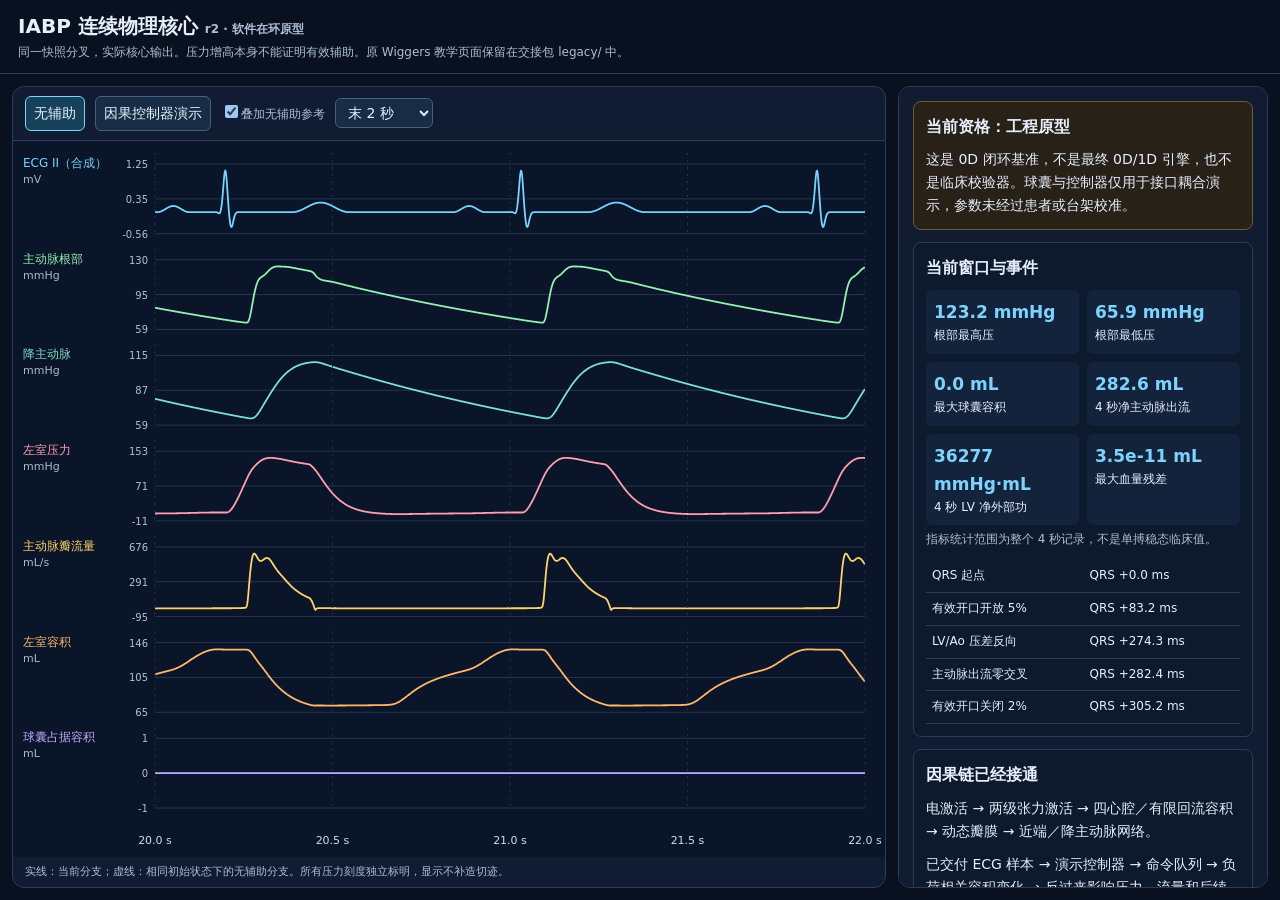
==== commit 046a1f6a: "test: reproduce B00 baseline and record Windows quality gates Reproduce 51 tests, compileall, ruff a" ====
--- a/artifacts/demo/prototype_viewer.html
+++ b/artifacts/demo/prototype_viewer.html
@@ -6,7 +6,7 @@
 <header><h1>IABP 连续物理核心 <span class="small">r2 · 软件在环原型</span></h1><div class="small">同一快照分叉，实际核心输出。压力增高本身不能证明有效辅助。原 Wiggers 教学页面保留在交接包 legacy/ 中。</div></header>
 <main><section class="panel plotpanel"><div class="bar"><button data-case="baseline" aria-pressed="true">无辅助</button><button data-case="assisted" aria-pressed="false">因果控制器演示</button><label class="small"><input id="overlay" type="checkbox" checked>叠加无辅助参考</label><select id="window"><option value="2">末 2 秒</option><option value="4">完整 4 秒</option></select></div><div class="canvas"><svg id="plot" role="img" aria-label="连续循环实际数值输出"></svg></div><div class="footer">实线：当前分支；虚线：相同初始状态下的无辅助分支。所有压力刻度独立标明，显示不补造切迹。</div></section>
 <aside class="panel reader"><div class="note warn"><h2>当前资格：工程原型</h2>这是 0D 闭环基准，不是最终 0D/1D 引擎，也不是临床校验器。球囊与控制器仅用于接口耦合演示，参数未经过患者或台架校准。</div><div class="note"><h2>当前窗口与事件</h2><div id="metrics" class="metrics"></div><p class="small">指标统计范围为整个 4 秒记录，不是单搏稳态临床值。</p><table id="events"></table></div><div class="note"><h2>因果链已经接通</h2><p>电激活 → 两级张力激活 → 四心腔／有限回流容积 → 动态瓣膜 → 近端／降主动脉网络。</p><p>已交付 ECG 样本 → 演示控制器 → 命令队列 → 负荷相关容积变化 → 反过来影响压力、流量和后续心搏。</p></div><div class="note"><h2>如何读关闭事件</h2><p>压差反向、出流零交叉、有效开口闭合分别记录。有效开口降到 2% 仅为本模型工程定义，不是瓣叶接触金标准。</p><p>右侧时延从最近一次 QRS 起点算起，不能当作 R 峰时延；ECG 是共享激活事件的合成观测，不是实测。</p></div><div class="note"><h2>下一阶段不能省掉</h2><p>一维传播基准；独立高保真生理数据；球囊分布、气动与台架校准；真实多通道参数；完整时序—效果扫描和不确定度。</p></div><div class="note"><h2>交接入口</h2><p>解压项目后先读 <code>START_HERE.md</code>、<code>AGENTS.md</code> 和 <code>docs/STATUS.md</code>。</p><p class="small">本页是离线观察器，不在浏览器里重新求解。通过 <code>python -m examples.run_demo</code> 重新生成全部数据。</p></div></aside></main>
-<script>const DATA={"baseline":{"rows":[[18000000.0,0.157354,107.503101,106.241043,53.682427,-2.685605,72.55939,0.0],[18001000.0,0.152589,107.429853,106.148832,52.748588,-2.728724,72.559888,0.0],[18002000.0,0.147781,107.35513,106.057051,51.827612,-2.771126,72.560476,0.0],[18003000.0,0.142938,107.278969,105.965692,50.919515,-2.812812,72.561152,0.0],[18004000.0,0.138068,107.201414,105.874743,50.024301,-2.853784,72.561915,0.0],[18005000.0,0.133177,107.122517,105.784191,49.141963,-2.894045,72.562763,0.0],[18006000.0,0.128274,107.042334,105.694023,48.272485,-2.933598,72.563695,0.0],[18007000.0,0.123365,106.960928,105.604222,47.415842,-2.972447,72.56471,0.0],[18008000.0,0.11846,106.878362,105.514772,46.572,-3.010598,72.565806,0.0],[18009000.0,0.113564,106.794704,105.425657,45.740915,-3.048056,72.566981,0.0],[18010000.0,0.108686,106.710024,105.336859,44.922537,-3.084826,72.568236,0.0],[18011000.0,0.103833,106.62439,105.24836,44.11681,-3.120915,72.569568,0.0],[18012000.0,0.099013,106.537875,105.160142,43.323668,-3.156331,72.570975,0.0],[18013000.0,0.094232,106.450547,105.072189,42.543041,-3.191078,72.572458,0.0],[18014000.0,0.0895,106.362477,104.984481,41.774851,-3.225166,72.574014,0.0],[18015000.0,0.084822,106.273734,104.897003,41.019017,-3.258602,72.575641,0.0],[18016000.0,0.080206,106.184384,104.809737,40.275451,-3.291393,72.57734,0.0],[18017000.0,0.075659,106.094492,104.722666,39.54406,-3.323547,72.579109,0.0],[18018000.0,0.071188,106.004121,104.635776,38.824747,-3.355072,72.580945,0.0],[18019000.0,0.0668,105.913332,104.549052,38.117411,-3.385976,72.582849,0.0],[18020000.0,0.062501,105.822182,104.462478,37.421946,-3.416268,72.584819,0.0],[18021000.0,0.0583,105.730725,104.376041,36.738246,-3.445955,72.586854,0.0],[18022000.0,0.054201,105.639014,104.289728,36.066196,-3.475046,72.588952,0.0],[18023000.0,0.050211,105.547098,104.203528,35.405683,-3.503549,72.591112,0.0],[18024000.0,0.046336,105.455022,104.117429,34.756589,-3.531472,72.593334,0.0],[18025000.0,0.042583,105.36283,104.03142,34.118794,-3.558823,72.595616,0.0],[18026000.0,0.038957,105.27056,103.945492,33.492175,-3.58561,72.597956,0.0],[18027000.0,0.035463,105.178249,103.859636,32.876607,-3.611842,72.600355,0.0],[18028000.0,0.032108,105.085931,103.773844,32.271965,-3.637526,72.60281,0.0],[18029000.0,0.028896,104.993636,103.688108,31.67812,-3.66267,72.605321,0.0],[18030000.0,0.025832,104.901393,103.602423,31.094943,-3.687283,72.607886,0.0],[18031000.0,0.022921,104.809225,103.516781,30.522303,-3.711371,72.610505,0.0],[18032000.0,0.020167,104.717155,103.431178,29.960069,-3.734944,72.613176,0.0],[18033000.0,0.017575,104.625203,103.34561,29.408108,-3.758007,72.615899,0.0],[18034000.0,0.015149,104.533387,103.260071,28.866287,-3.78057,72.618672,0.0],[18035000.0,0.012892,104.44172,103.17456,28.334471,-3.802638,72.621495,0.0],[18036000.0,0.010807,104.350217,103.089074,27.812526,-3.824221,72.624366,0.0],[18037000.0,0.008899,104.258888,103.003609,27.300317,-3.845324,72.627284,0.0],[18038000.0,0.00717,104.167741,102.918165,26.797709,-3.865956,72.630249,0.0],[18039000.0,0.005623,104.076784,102.832739,26.304567,-3.886122,72.633259,0.0],[18040000.0,0.00426,103.986022,102.747332,25.820755,-3.905832,72.636314,0.0],[18041000.0,0.003083,103.89546,102.661942,25.34614,-3.92509,72.639413,0.0],[18042000.0,0.002093,103.8051,102.576569,24.880585,-3.943905,72.642554,0.0],[18043000.0,0.001294,103.714944,102.491214,24.423957,-3.962283,72.645738,0.0],[18044000.0,0.000685,103.624991,102.405877,23.976122,-3.98023,72.648962,0.0],[18045000.0,0.000268,103.535242,102.320558,23.536945,-3.997754,72.652227,0.0],[18046000.0,4.3e-05,103.445694,102.235259,23.106294,-4.014861,72.655531,0.0],[18047000.0,0.0,103.356346,102.14998,22.684036,-4.031557,72.658873,0.0],[18048000.0,0.0,103.267194,102.064723,22.270041,-4.047849,72.662253,0.0],[18049000.0,0.0,103.178235,101.979489,21.864176,-4.063744,72.66567,0.0],[18050000.0,0.0,103.089464,101.894279,21.466312,-4.079247,72.669123,0.0],[18051000.0,0.0,103.000878,101.809096,21.07632,-4.094365,72.672611,0.0],[18052000.0,0.0,102.912472,101.72394,20.694071,-4.109104,72.676133,0.0],[18053000.0,0.0,102.824239,101.638814,20.319438,-4.12347,72.67969,0.0],[18054000.0,0.0,102.736176,101.553719,19.952296,-4.13747,72.683279,0.0],[18055000.0,0.0,102.648277,101.468657,19.592519,-4.151108,72.6869,0.0],[18056000.0,0.0,102.560536,101.38363,19.239983,-4.164392,72.690553,0.0],[18057000.0,0.0,102.472948,101.29864,18.894565,-4.177327,72.694237,0.0],[18058000.0,0.0,102.385508,101.213688,18.556143,-4.189918,72.697951,0.0],[18059000.0,0.0,102.29821,101.128776,18.224598,-4.202172,72.701694,0.0],[18060000.0,0.0,102.211049,101.043906,17.89981,-4.214095,72.705466,0.0],[18061000.0,0.0,102.124019,100.95908,17.581661,-4.225691,72.709266,0.0],[18062000.0,0.0,102.037117,100.874299,17.270035,-4.236967,72.713094,0.0],[18063000.0,0.0,101.950336,100.789564,16.964816,-4.247928,72.716948,0.0],[18064000.0,0.0,101.863672,100.704878,16.66589,-4.258579,72.720828,0.0],[18065000.0,0.0,101.777122,100.620242,16.373145,-4.268927,72.724734,0.0],[18066000.0,0.0,101.690679,100.535657,16.08647,-4.278975,72.728665,0.0],[18067000.0,0.0,101.604342,100.451124,15.805754,-4.28873,72.73262,0.0],[18068000.0,0.0,101.518106,100.366644,15.530889,-4.298197,72.736599,0.0],[18069000.0,0.0,101.431966,100.28222,15.261769,-4.307382,72.740601,0.0],[18070000.0,0.0,101.345921,100.197852,14.998287,-4.316288,72.744626,0.0],[18071000.0,0.0,101.259967,100.11354,14.740339,-4.324921,72.748673,0.0],[18072000.0,0.0,101.174102,100.029287,14.487822,-4.333287,72.752741,0.0],[18073000.0,0.0,101.088322,99.945093,14.240636,-4.34139,72.75683,0.0],[18074000.0,0.0,101.002625,99.860958,13.998679,-4.349235,72.760939,0.0],[18075000.0,0.0,100.917009,99.776884,13.761853,-4.356826,72.765069,0.0],[18076000.0,0.0,100.831472,99.692872,13.530061,-4.36417,72.769218,0.0],[18077000.0,0.0,100.746013,99.608921,13.303208,-4.37127,72.773386,0.0],[18078000.0,0.0,100.66063,99.525033,13.081198,-4.378131,72.777572,0.0],[18079000.0,0.0,100.575321,99.441209,12.863939,-4.384757,72.781776,0.0],[18080000.0,0.0,100.490086,99.357448,12.65134,-4.391154,72.785998,0.0],[18081000.0,0.0,100.404923,99.273751,12.44331,-4.397325,72.790236,0.0],[18082000.0,0.0,100.319832,99.190119,12.23976,-4.403275,72.794492,0.0],[18083000.0,0.0,100.234811,99.106551,12.040603,-4.409009,72.798763,0.0],[18084000.0,0.0,100.14986,99.023049,11.845753,-4.41453,72.80305,0.0],[18085000.0,0.0,100.064979,98.939613,11.655126,-4.419843,72.807352,0.0],[18086000.0,0.0,99.980167,98.856242,11.468637,-4.424952,72.81167,0.0],[18087000.0,0.0,99.895424,98.772938,11.286206,-4.429861,72.816001,0.0],[18088000.0,0.0,99.81075,98.6897,11.107751,-4.434574,72.820347,0.0],[18089000.0,0.0,99.726145,98.606528,10.933194,-4.439096,72.824707,0.0],[18090000.0,0.0,99.641609,98.523423,10.762456,-4.443429,72.829079,0.0],[18091000.0,0.0,99.557141,98.440385,10.595461,-4.447578,72.833465,0.0],[18092000.0,0.0,99.472742,98.357414,10.432133,-4.451547,72.837863,0.0],[18093000.0,0.0,99.388412,98.27451,10.272398,-4.455339,72.842273,0.0],[18094000.0,0.0,99.304151,98.191673,10.116183,-4.458958,72.846695,0.0],[18095000.0,0.0,99.21996,98.108903,9.963418,-4.462408,72.851129,0.0],[18096000.0,0.0,99.135838,98.0262,9.814031,-4.465691,72.855574,0.0],[18097000.0,0.0,99.051787,97.943565,9.667954,-4.468813,72.860029,0.0],[18098000.0,0.0,98.967805,97.860996,9.525118,-4.471775,72.864495,0.0],[18099000.0,0.0,98.883895,97.778496,9.385458,-4.474582,72.868972,0.0],[18100000.0,0.0,98.800055,97.696062,9.248907,-4.477236,72.873458,0.0],[18101000.0,0.0,98.716286,97.613696,9.115401,-4.479741,72.877953,0.0],[18102000.0,0.0,98.632589,97.531398,8.984877,-4.482101,72.882459,0.0],[18103000.0,0.0,98.548964,97.449166,8.857274,-4.484317,72.886974,0.0],[18104000.0,0.0,98.465411,97.367003,8.73253,-4.486394,72.891499,0.0],[18105000.0,0.0,98.38193,97.284906,8.610586,-4.488334,72.896033,0.0],[18106000.0,0.0,98.298522,97.202878,8.491383,-4.49014,72.900577,0.0],[18107000.0,0.0,98.215187,97.120916,8.374864,-4.491816,72.905132,0.0],[18108000.0,0.0,98.131926,97.039022,8.260972,-4.493363,72.909698,0.0],[18109000.0,0.0,98.048738,96.957196,8.149651,-4.494785,72.914275,0.0],[18110000.0,0.0,97.965625,96.875437,8.040849,-4.496085,72.918864,0.0],[18111000.0,0.0,97.882585,96.793745,7.934511,-4.497265,72.923466,0.0],[18112000.0,0.0,97.799619,96.712122,7.830585,-4.498327,72.928081,0.0],[18113000.0,0.0,97.716728,96.630565,7.72902,-4.499275,72.932711,0.0],[18114000.0,0.0,97.633912,96.549076,7.629766,-4.500111,72.937357,0.0],[18115000.0,0.0,97.55117,96.467655,7.532773,-4.500837,72.94202,0.0],[18116000.0,0.0,97.468504,96.386302,7.437994,-4.501456,72.946702,0.0],[18117000.0,0.0,97.385912,96.305016,7.34538,-4.50197,72.951405,0.0],[18118000.0,0.0,97.303396,96.223797,7.254886,-4.502381,72.956131,0.0],[18119000.0,0.0,97.220955,96.142646,7.166466,-4.502692,72.960882,0.0],[18120000.0,0.0,97.138589,96.061563,7.080076,-4.502906,72.96566,0.0],[18121000.0,0.0,97.056298,95.980548,6.995672,-4.503023,72.97047,0.0],[18122000.0,0.0,96.974083,95.899601,6.913211,-4.503047,72.975314,0.0],[18123000.0,0.0,96.891944,95.818721,6.832651,-4.502979,72.980197,0.0],[18124000.0,0.0,96.809879,95.737909,6.753952,-4.502822,72.985123,0.0],[18125000.0,0.0,96.727891,95.657165,6.677074,-4.502577,72.990097,0.0],[18126000.0,0.0,96.645977,95.576488,6.601977,-4.502247,72.995125,0.0],[18127000.0,0.0,96.564139,95.49588,6.528624,-4.501833,73.000214,0.0],[18128000.0,0.0,96.482377,95.415339,6.456976,-4.501338,73.005372,0.0],[18129000.0,0.0,96.40069,95.334867,6.386997,-4.500762,73.010607,0.0],[18130000.0,0.0,96.319078,95.254463,6.318651,-4.500108,73.015929,0.0],[18131000.0,0.0,96.237541,95.174126,6.251904,-4.499378,73.021349,0.0],[18132000.0,0.0,96.156079,95.093858,6.186721,-4.498574,73.026881,0.0],[18133000.0,0.0,96.074693,95.013658,6.123069,-4.497696,73.032539,0.0],[18134000.0,0.0,95.993381,94.933525,6.060916,-4.496747,73.038339,0.0],[18135000.0,0.0,95.912144,94.853461,6.000231,-4.495728,73.044301,0.0],[18136000.0,0.0,95.830982,94.773466,5.940983,-4.494641,73.050446,0.0],[18137000.0,0.0,95.749895,94.693538,5.883142,-4.493487,73.056799,0.0],[18138000.0,0.0,95.668882,94.613679,5.826679,-4.492267,73.063389,0.0],[18139000.0,0.0,95.587944,94.533888,5.771568,-4.490984,73.070247,0.0],[18140000.0,0.0,95.50708,94.454165,5.717781,-4.489638,73.07741,0.0],[18141000.0,0.0,95.426291,94.374511,5.665292,-4.48823,73.084921,0.0],[18142000.0,0.0,95.345576,94.294925,5.614077,-4.486763,73.092825,0.0],[18143000.0,0.0,95.264934,94.215408,5.564111,-4.485236,73.101179,0.0],[18144000.0,0.0,95.184367,94.135959,5.515373,-4.483652,73.110042,0.0],[18145000.0,0.0,95.103874,94.056578,5.467842,-4.482011,73.119485,0.0],[18146000.0,0.0,95.023454,93.977266,5.421496,-4.480314,73.129586,0.0],[18147000.0,0.0,94.943108,93.898022,5.376318,-4.478562,73.140435,0.0],[18148000.0,0.0,94.862836,93.818846,5.33229,-4.476757,73.152133,0.0],[18149000.0,0.0,94.782637,93.73974,5.289395,-4.474898,73.164793,0.0],[18150000.0,0.0,94.702512,93.660701,5.247621,-4.472987,73.178542,0.0],[18151000.0,0.0,94.62246,93.581731,5.206953,-4.471024,73.193524,0.0],[18152000.0,0.0,94.542481,93.50283,5.167381,-4.46901,73.209897,0.0],[18153000.0,0.0,94.462575,93.423997,5.128895,-4.466946,73.227838,0.0],[18154000.0,0.0,94.382742,93.345233,5.091488,-4.464831,73.247543,0.0],[18155000.0,0.0,94.302983,93.266537,5.055153,-4.462666,73.269228,0.0],[18156000.0,0.0,94.223296,93.18791,5.019887,-4.460451,73.293129,0.0],[18157000.0,0.0,94.143682,93.109351,4.985687,-4.458186,73.319503,0.0],[18158000.0,0.0,94.06414,93.030861,4.952554,-4.455872,73.348628,0.0],[18159000.0,0.0,93.984672,92.952439,4.920488,-4.453508,73.380803,0.0],[18160000.0,0.0,93.905276,92.874086,4.889492,-4.451094,73.416348,0.0],[18161000.0,0.0,93.825953,92.795801,4.859571,-4.448631,73.455599,0.0],[18162000.0,0.0,93.746702,92.717585,4.83073,-4.446116,73.498912,0.0],[18163000.0,0.0,93.667524,92.639437,4.802977,-4.443552,73.546655,0.0],[18164000.0,0.0,93.588418,92.561358,4.776319,-4.440936,73.599208,0.0],[18165000.0,0.0,93.509385,92.483347,4.750764,-4.438268,73.656957,0.0],[18166000.0,0.0,93.430424,92.405405,4.726321,-4.435549,73.720294,0.0],[18167000.0,0.0,93.351536,92.327531,4.702999,-4.432777,73.789605,0.0],[18168000.0,0.0,93.27272,92.249726,4.680805,-4.429953,73.865275,0.0],[18169000.0,0.0,93.193977,92.171988,4.659746,-4.427075,73.947674,0.0],[18170000.0,0.0,93.115306,92.09432,4.639829,-4.424144,74.037156,0.0],[18171000.0,0.0,93.036707,92.016719,4.621058,-4.421159,74.134054,0.0],[18172000.0,0.0,92.958181,91.939187,4.603435,-4.418121,74.238677,0.0],[18173000.0,0.0,92.879727,91.861723,4.586962,-4.415029,74.3513,0.0],[18174000.0,0.0,92.801346,91.784328,4.571637,-4.411882,74.472165,0.0],[18175000.0,0.0,92.723037,91.707001,4.557456,-4.408683,74.601479,0.0],[18176000.0,0.0,92.644801,91.629742,4.544412,-4.40543,74.739406,0.0],[18177000.0,0.0,92.566637,91.552551,4.532496,-4.402124,74.886071,0.0],[18178000.0,0.0,92.488545,91.475429,4.521696,-4.398766,75.041554,0.0],[18179000.0,0.0,92.410526,91.398375,4.511999,-4.395356,75.205895,0.0],[18180000.0,0.0,92.332579,91.321389,4.503387,-4.391896,75.37909,0.0],[18181000.0,0.0,92.254705,91.244471,4.49584,-4.388385,75.561093,0.0],[18182000.0,0.0,92.176903,91.167621,4.489338,-4.384826,75.75182,0.0],[18183000.0,0.0,92.099174,91.090839,4.483857,-4.38122,75.951148,0.0],[18184000.0,0.0,92.021517,91.014126,4.479371,-4.377567,76.158919,0.0],[18185000.0,0.0,91.943932,90.93748,4.475854,-4.373869,76.374942,0.0],[18186000.0,0.0,91.86642,90.860903,4.473276,-4.370128,76.598997,0.0],[18187000.0,0.0,91.78898,90.784393,4.471608,-4.366344,76.830837,0.0],[18188000.0,0.0,91.711611,90.707952,4.470819,-4.36252,77.070191,0.0],[18189000.0,0.0,91.634316,90.631578,4.470878,-4.358657,77.316769,0.0],[18190000.0,0.0,91.557092,90.555273,4.471753,-4.354757,77.570263,0.0],[18191000.0,0.0,91.47994,90.479035,4.473412,-4.350821,77.830352,0.0],[18192000.0,0.0,91.40286,90.402866,4.475821,-4.346851,78.096703,0.0],[18193000.0,0.0,91.325852,90.326764,4.478948,-4.342848,78.368974,0.0],[18194000.0,0.0,91.248915,90.25073,4.482761,-4.338814,78.646817,0.0],[18195000.0,0.0,91.17205,90.174764,4.487227,-4.334751,78.929882,0.0],[18196000.0,0.0,91.095257,90.098866,4.492316,-4.33066,79.217816,0.0],[18197000.0,0.0,91.018535,90.023035,4.497994,-4.326543,79.510267,0.0],[18198000.0,0.0,90.941885,89.947272,4.504233,-4.322402,79.806886,0.0],[18199000.0,0.0,90.865305,89.871577,4.511002,-4.318237,80.107326,0.0],[18200000.0,0.0,90.788797,89.79595,4.518271,-4.314051,80.411247,0.0],[18201000.0,0.0,90.712359,89.72039,4.526012,-4.309845,80.718314,0.0],[18202000.0,0.0,90.635993,89.644898,4.534197,-4.305619,81.0282,0.0],[18203000.0,0.0,90.559697,89.569474,4.542801,-4.301376,81.340587,0.0],[18204000.0,0.0,90.483472,89.494117,4.551796,-4.297117,81.655163,0.0],[18205000.0,0.0,90.407317,89.418828,4.561157,-4.292843,81.97163,0.0],[18206000.0,0.0,90.331232,89.343606,4.570862,-4.288555,82.289695,0.0],[18207000.0,0.0,90.255218,89.268452,4.580886,-4.284255,82.60908,0.0],[18208000.0,0.0,90.179273,89.193365,4.591207,-4.279943,82.929515,0.0],[18209000.0,0.0,90.103399,89.118346,4.601804,-4.275621,83.250741,0.0],[18210000.0,0.0,90.027594,89.043394,4.612657,-4.271289,83.57251,0.0],[18211000.0,0.0,89.951859,88.968509,4.623746,-4.266949,83.894586,0.0],[18212000.0,0.0,89.876193,88.893691,4.635052,-4.262601,84.216743,0.0],[18213000.0,0.0,89.800597,88.818941,4.646558,-4.258247,84.538765,0.0],[18214000.0,0.0,89.725069,88.744258,4.658246,-4.253887,84.860448,0.0],[18215000.0,0.0,89.649611,88.669642,4.670101,-4.249521,85.181599,0.0],[18216000.0,0.0,89.574222,88.595093,4.682106,-4.245152,85.502034,0.0],[18217000.0,0.0,89.498902,88.520612,4.694248,-4.240779,85.821581,0.0],[18218000.0,0.0,89.42365,88.446197,4.706512,-4.236404,86.140076,0.0],[18219000.0,0.0,89.348467,88.371849,4.718885,-4.232026,86.457366,0.0],[18220000.0,0.0,89.273352,88.297568,4.731355,-4.227647,86.773307,0.0],[18221000.0,0.0,89.198306,88.223354,4.74391,-4.223267,87.087764,0.0],[18222000.0,0.0,89.123328,88.149207,4.756538,-4.218887,87.400611,0.0],[18223000.0,0.0,89.048418,88.075127,4.769229,-4.214507,87.711731,0.0],[18224000.0,0.0,88.973576,88.001113,4.781973,-4.210128,88.021016,0.0],[18225000.0,0.0,88.898802,87.927166,4.79476,-4.205749,88.328364,0.0],[18226000.0,0.0,88.824095,87.853285,4.807583,-4.201373,88.633681,0.0],[18227000.0,0.0,88.749457,87.779471,4.820431,-4.196998,88.936883,0.0],[18228000.0,0.0,88.674885,87.705724,4.833298,-4.192626,89.23789,0.0],[18229000.0,0.0,88.600382,87.632043,4.846176,-4.188256,89.536631,0.0],[18230000.0,0.0,88.525945,87.558428,4.859058,-4.18389,89.833041,0.0],[18231000.0,0.0,88.451576,87.484879,4.871937,-4.179527,90.127059,0.0],[18232000.0,0.0,88.377274,87.411397,4.884808,-4.175168,90.418634,0.0],[18233000.0,0.0,88.303039,87.337981,4.897665,-4.170813,90.707717,0.0],[18234000.0,0.0,88.22887,87.264631,4.910502,-4.166462,90.994268,0.0],[18235000.0,0.0,88.154769,87.191347,4.923315,-4.162116,91.278248,0.0],[18236000.0,0.0,88.080735,87.118129,4.936098,-4.157774,91.559627,0.0],[18237000.0,0.0,88.006767,87.044977,4.948849,-4.153438,91.838376,0.0],[18238000.0,0.0,87.932865,86.971891,4.961562,-4.149106,92.114474,0.0],[18239000.0,0.0,87.859031,86.898871,4.974234,-4.14478,92.387902,0.0],[18240000.0,0.0,87.785262,86.825916,4.986862,-4.14046,92.658645,0.0],[18241000.0,0.0,87.71156,86.753027,4.999443,-4.136145,92.926692,0.0],[18242000.0,0.0,87.637924,86.680204,5.011974,-4.131836,93.192037,0.0],[18243000.0,0.0,87.564355,86.607446,5.024452,-4.127533,93.454675,0.0],[18244000.0,0.0,87.490851,86.534754,5.036874,-4.123236,93.714606,0.0],[18245000.0,0.0,87.417414,86.462127,5.04924,-4.118945,93.971831,0.0],[18246000.0,0.0,87.344042,86.389565,5.061546,-4.11466,94.226357,0.0],[18247000.0,0.0,87.270736,86.317069,5.073792,-4.110382,94.478191,0.0],[18248000.0,0.0,87.197496,86.244637,5.085975,-4.10611,94.727342,0.0],[18249000.0,0.0,87.124322,86.172271,5.098094,-4.101844,94.973824,0.0],[18250000.0,0.0,87.051213,86.09997,5.110149,-4.097585,95.21765,0.0],[18251000.0,0.0,86.97817,86.027734,5.122137,-4.093333,95.458838,0.0],[18252000.0,0.0,86.905193,85.955563,5.134059,-4.089087,95.697405,0.0],[18253000.0,0.0,86.832281,85.883457,5.145912,-4.084848,95.933372,0.0],[18254000.0,0.0,86.759434,85.811416,5.157698,-4.080615,96.166761,0.0],[18255000.0,0.0,86.686653,85.739439,5.169415,-4.07639,96.397594,0.0],[18256000.0,0.0,86.613936,85.667527,5.181062,-4.072171,96.625896,0.0],[18257000.0,0.0,86.541285,85.595679,5.192641,-4.067958,96.851694,0.0],[18258000.0,0.0,86.468699,85.523897,5.204149,-4.063753,97.075012,0.0],[18259000.0,0.0,86.396178,85.452178,5.215588,-4.059554,97.29588,0.0],[18260000.0,0.0,86.323723,85.380524,5.226958,-4.055362,97.514326,0.0],[18261000.0,0.0,86.251331,85.308934,5.238258,-4.051176,97.73038,0.0],[18262000.0,0.0,86.179005,85.237409,5.249488,-4.046998,97.944071,0.0],[18263000.0,0.0,86.106744,85.165947,5.260649,-4.042826,98.155432,0.0],[18264000.0,0.0,86.034547,85.09455,5.271742,-4.03866,98.364493,0.0],[18265000.0,0.0,85.962415,85.023217,5.282766,-4.034502,98.571286,0.0],[18266000.0,0.0,85.890347,84.951948,5.293723,-4.03035,98.775844,0.0],[18267000.0,0.0,85.818344,84.880743,5.304612,-4.026204,98.9782,0.0],[18268000.0,0.0,85.746405,84.809602,5.315434,-4.022065,99.178387,0.0],[18269000.0,0.0,85.674531,84.738524,5.32619,-4.017933,99.376437,0.0],[18270000.0,0.0,85.602721,84.66751,5.33688,-4.013807,99.572386,0.0],[18271000.0,0.0,85.530975,84.59656,5.347505,-4.009688,99.766265,0.0],[18272000.0,0.0,85.459294,84.525674,5.358066,-4.005575,99.95811,0.0],[18273000.0,0.0,85.387676,84.454851,5.368563,-4.001469,100.147953,0.0],[18274000.0,0.0,85.316123,84.384091,5.378997,-3.997368,100.335829,0.0],[18275000.0,0.0,85.244633,84.313395,5.389369,-3.993274,100.521771,0.0],[18276000.0,0.0,85.173208,84.242762,5.399681,-3.989187,100.705812,0.0],[18277000.0,0.0,85.101846,84.172193,5.409931,-3.985105,100.887986,0.0],[18278000.0,0.0,85.030549,84.101687,5.420122,-3.98103,101.068327,0.0],[18279000.0,0.0,84.959315,84.031243,5.430255,-3.976961,101.246867,0.0],[18280000.0,0.0,84.888144,83.960863,5.440329,-3.972898,101.423639,0.0],[18281000.0,0.0,84.817038,83.890547,5.450347,-3.968841,101.598675,0.0],[18282000.0,0.0,84.745995,83.820293,5.460309,-3.96479,101.772009,0.0],[18283000.0,0.0,84.675015,83.750101,5.470215,-3.960745,101.943672,0.0],[18284000.0,0.0,84.604099,83.679973,5.480067,-3.956706,102.113695,0.0],[18285000.0,0.0,84.533246,83.609908,5.489865,-3.952673,102.28211,0.0],[18286000.0,0.0,84.462457,83.539905,5.499612,-3.948645,102.448948,0.0],[18287000.0,0.0,84.391731,83.469965,5.509306,-3.944624,102.614239,0.0],[18288000.0,0.0,84.321068,83.400087,5.51895,-3.940608,102.778014,0.0],[18289000.0,0.0,84.250468,83.330273,5.528543,-3.936597,102.940302,0.0],[18290000.0,0.0,84.179931,83.26052,5.538088,-3.932592,103.101132,0.0],[18291000.0,0.0,84.109458,83.19083,5.547585,-3.928593,103.260534,0.0],[18292000.0,0.0,84.039047,83.121202,5.557034,-3.924599,103.418536,0.0],[18293000.0,0.0,83.968699,83.051637,5.566438,-3.920611,103.575165,0.0],[18294000.0,0.0,83.898414,82.982134,5.575795,-3.916628,103.73045,0.0],[18295000.0,0.0,83.828192,82.912693,5.585108,-3.912651,103.884417,0.0],[18296000.0,0.0,83.758033,82.843314,5.594377,-3.908679,104.037094,0.0],[18297000.0,0.0,83.687936,82.773997,5.603603,-3.904712,104.188505,0.0],[18298000.0,0.0,83.617902,82.704742,5.612787,-3.900751,104.338677,0.0],[18299000.0,0.0,83.54793,82.635549,5.62193,-3.896794,104.487635,0.0],[18300000.0,0.0,83.478021,82.566418,5.631032,-3.892843,104.635404,0.0],[18301000.0,0.0,83.408175,82.497349,5.640094,-3.888897,104.782008,0.0],[18302000.0,0.0,83.33839,82.428341,5.649117,-3.884956,104.92747,0.0],[18303000.0,0.0,83.268668,82.359395,5.658101,-3.88102,105.071814,0.0],[18304000.0,0.0,83.199009,82.290511,5.667048,-3.877089,105.215063,0.0],[18305000.0,0.0,83.129411,82.221689,5.675958,-3.873163,105.357238,0.0],[18306000.0,0.0,83.059876,82.152928,5.684832,-3.869242,105.498362,0.0],[18307000.0,0.0,82.990403,82.084228,5.693671,-3.865326,105.638457,0.0],[18308000.0,0.0,82.920992,82.01559,5.702475,-3.861414,105.777542,0.0],[18309000.0,0.0,82.851642,81.947013,5.711244,-3.857508,105.915638,0.0],[18310000.0,0.0,82.782355,81.878497,5.71998,-3.853606,106.052765,0.0],[18311000.0,0.0,82.71313,81.810043,5.728683,-3.849709,106.188943,0.0],[18312000.0,0.0,82.643966,81.74165,5.737354,-3.845817,106.324191,0.0],[18313000.0,0.0,82.574864,81.673318,5.745993,-3.841929,106.458527,0.0],[18314000.0,0.0,82.505824,81.605046,5.754601,-3.838046,106.591969,0.0],[18315000.0,0.0,82.436845,81.536836,5.763179,-3.834168,106.724536,0.0],[18316000.0,0.0,82.367929,81.468687,5.771727,-3.830294,106.856244,0.0],[18317000.0,0.0,82.299073,81.400599,5.780245,-3.826425,106.98711,0.0],[18318000.0,0.0,82.230279,81.332572,5.788734,-3.82256,107.11715,0.0],[18319000.0,0.0,82.161547,81.264605,5.797195,-3.8187,107.246381,0.0],[18320000.0,0.0,82.092875,81.196699,5.805628,-3.814844,107.374819,0.0],[18321000.0,0.0,82.024265,81.128854,5.814034,-3.810993,107.502477,0.0],[18322000.0,0.0,81.955717,81.061069,5.822413,-3.807146,107.629372,0.0],[18323000.0,0.0,81.887229,80.993345,5.830765,-3.803303,107.755518,0.0],[18324000.0,0.0,81.818803,80.925682,5.839091,-3.799465,107.880928,0.0],[18325000.0,0.0,81.750437,80.858078,5.847392,-3.795631,108.005616,0.0],[18326000.0,0.0,81.682133,80.790536,5.855667,-3.791802,108.129596,0.0],[18327000.0,0.0,81.61389,80.723053,5.863918,-3.787976,108.25288,0.0],[18328000.0,0.0,81.545707,80.655631,5.872144,-3.784155,108.375481,0.0],[18329000.0,0.0,81.477586,80.588269,5.880347,-3.780339,108.497412,0.0],[18330000.0,0.0,81.409525,80.520967,5.888525,-3.776526,108.618684,0.0],[18331000.0,0.0,81.341525,80.453725,5.89668,-3.772718,108.739308,0.0],[18332000.0,0.0,81.273586,80.386544,5.904813,-3.768914,108.859297,0.0],[18333000.0,0.0,81.205707,80.319422,5.912922,-3.765114,108.97866,0.0],[18334000.0,0.0,81.137889,80.25236,5.921009,-3.761318,109.09741,0.0],[18335000.0,0.0,81.070131,80.185358,5.929075,-3.757526,109.215554,0.0],[18336000.0,0.0,81.002434,80.118416,5.937118,-3.753739,109.333105,0.0],[18337000.0,0.0,80.934797,80.051534,5.94514,-3.749956,109.450072,0.0],[18338000.0,0.0,80.867221,79.984711,5.953141,-3.746176,109.566463,0.0],[18339000.0,0.0,80.799705,79.917948,5.96112,-3.742401,109.682289,0.0],[18340000.0,0.0,80.732249,79.851245,5.969079,-3.73863,109.797558,0.0],[18341000.0,0.000195,80.664853,79.784601,5.977018,-3.734862,109.912279,0.0],[18342000.0,0.000779,80.597517,79.718017,5.984936,-3.731099,110.02646,0.0],[18343000.0,0.001748,80.530242,79.651492,5.992835,-3.72734,110.14011,0.0],[18344000.0,0.003099,80.463026,79.585026,6.000713,-3.723585,110.253236,0.0],[18345000.0,0.004825,80.395871,79.51862,6.008572,-3.719834,110.365845,0.0],[18346000.0,0.006916,80.328775,79.452273,6.016412,-3.716086,110.477946,0.0],[18347000.0,0.009364,80.26174,79.385985,6.024232,-3.712343,110.589546,0.0],[18348000.0,0.012156,80.194764,79.319757,6.032033,-3.708604,110.700652,0.0],[18349000.0,0.015279,80.127848,79.253588,6.039815,-3.704868,110.811269,0.0],[18350000.0,0.018716,80.060991,79.187477,6.047579,-3.701137,110.921406,0.0],[18351000.0,0.022453,79.994194,79.121426,6.055324,-3.697409,111.031069,0.0],[18352000.0,0.02647,79.927457,79.055434,6.063051,-3.693685,111.140263,0.0],[18353000.0,0.030747,79.860779,78.9895,6.070759,-3.689966,111.248994,0.0],[18354000.0,0.035265,79.794161,78.923626,6.07845,-3.68625,111.357269,0.0],[18355000.0,0.04,79.727602,78.85781,6.086122,-3.682538,111.465093,0.0],[18356000.0,0.04493,79.661103,78.792053,6.093776,-3.67883,111.572472,0.0],[18357000.0,0.050031,79.594663,78.726355,6.101413,-3.675125,111.679411,0.0],[18358000.0,0.055279,79.528282,78.660715,6.109032,-3.671425,111.785915,0.0],[18359000.0,0.060646,79.46196,78.595134,6.116633,-3.667728,111.891989,0.0],[18360000.0,0.066108,79.395698,78.529611,6.124217,-3.664035,111.997637,0.0],[18361000.0,0.071638,79.329495,78.464147,6.131784,-3.660346,112.102867,0.0],[18362000.0,0.077208,79.26335,78.398741,6.139335,-3.656661,112.207699,0.0],[18363000.0,0.082792,79.197265,78.333394,6.146873,-3.65298,112.312181,0.0],[18364000.0,0.088362,79.131239,78.268105,6.154404,-3.649301,112.416386,0.0],[18365000.0,0.093892,79.065271,78.202874,6.161935,-3.645626,112.52041,0.0],[18366000.0,0.099354,78.999363,78.137702,6.169474,-3.641953,112.624368,0.0],[18367000.0,0.104721,78.933513,78.072588,6.177031,-3.638283,112.728394,0.0],[18368000.0,0.109969,78.867722,78.007531,6.184616,-3.634614,112.832634,0.0],[18369000.0,0.11507,78.80199,77.942533,6.192243,-3.630946,112.937249,0.0],[18370000.0,0.12,78.736316,77.877593,6.199924,-3.627278,113.042409,0.0],[18371000.0,0.124735,78.670701,77.812712,6.207672,-3.62361,113.148293,0.0],[18372000.0,0.129253,78.605145,77.747888,6.215501,-3.619941,113.255087,0.0],[18373000.0,0.13353,78.539647,77.683122,6.223426,-3.61627,113.362982,0.0],[18374000.0,0.137547,78.474208,77.618414,6.231462,-3.612597,113.472172,0.0],[18375000.0,0.141284,78.408827,77.553764,6.239623,-3.60892,113.582854,0.0],[18376000.0,0.144721,78.343505,77.489172,6.247925,-3.605239,113.695224,0.0],[18377000.0,0.147844,78.278242,77.424637,6.256383,-3.601554,113.809478,0.0],[18378000.0,0.150636,78.213037,77.360161,6.265011,-3.597863,113.92581,0.0],[18379000.0,0.153084,78.14789,77.295742,6.273825,-3.594166,114.044412,0.0],[18380000.0,0.155175,78.082802,77.231381,6.282839,-3.590462,114.165471,0.0],[18381000.0,0.156901,78.017772,77.167078,6.292068,-3.58675,114.289168,0.0],[18382000.0,0.158252,77.952801,77.102832,6.301525,-3.583029,114.415681,0.0],[18383000.0,0.159221,77.887888,77.038644,6.311224,-3.5793,114.545178,0.0],[18384000.0,0.159805,77.823034,76.974514,6.321178,-3.575561,114.677822,0.0],[18385000.0,0.16,77.758238,76.910441,6.331399,-3.571811,114.813766,0.0],[18386000.0,0.159805,77.693501,76.846426,6.341899,-3.568051,114.953158,0.0],[18387000.0,0.159221,77.628822,76.782469,6.352689,-3.564279,115.096132,0.0],[18388000.0,0.158252,77.564202,76.718569,6.363781,-3.560495,115.242816,0.0],[18389000.0,0.156901,77.499641,76.654727,6.375183,-3.556698,115.393326,0.0],[18390000.0,0.155175,77.435137,76.590942,6.386905,-3.552889,115.547769,0.0],[18391000.0,0.153084,77.370693,76.527214,6.398955,-3.549066,115.70624,0.0],[18392000.0,0.150636,77.306307,76.463545,6.411341,-3.545229,115.868824,0.0],[18393000.0,0.147844,77.241979,76.399932,6.42407,-3.541378,116.035593,0.0],[18394000.0,0.144721,77.177711,76.336377,6.437148,-3.537512,116.206611,0.0],[18395000.0,0.141284,77.1135,76.272879,6.450579,-3.533632,116.381928,0.0],[18396000.0,0.137547,77.049349,76.209439,6.464368,-3.529737,116.561582,0.0],[18397000.0,0.13353,76.985256,76.146056,6.47852,-3.525827,116.745601,0.0],[18398000.0,0.129253,76.921221,76.082731,6.493036,-3.521901,116.934002,0.0],[18399000.0,0.124735,76.857246,76.019463,6.507918,-3.51796,117.126788,0.0],[18400000.0,0.12,76.793329,75.956252,6.523167,-3.514004,117.323953,0.0],[18401000.0,0.11507,76.72947,75.893098,6.538784,-3.510032,117.525478,0.0],[18402000.0,0.109969,76.665671,75.830002,6.554768,-3.506045,117.731335,0.0],[18403000.0,0.104721,76.60193,75.766962,6.571118,-3.502042,117.941483,0.0],[18404000.0,0.099354,76.538247,75.703981,6.58783,-3.498024,118.155871,0.0],[18405000.0,0.093892,76.474624,75.641056,6.604903,-3.493991,118.374439,0.0],[18406000.0,0.088362,76.411059,75.578188,6.622332,-3.489943,118.597114,0.0],[18407000.0,0.082792,76.347552,75.515378,6.640113,-3.485881,118.823817,0.0],[18408000.0,0.077208,76.284105,75.452625,6.65824,-3.481804,119.054455,0.0],[18409000.0,0.071638,76.220716,75.389928,6.676708,-3.477713,119.28893,0.0],[18410000.0,0.066108,76.157385,75.327289,6.695509,-3.473608,119.527133,0.0],[18411000.0,0.060646,76.094114,75.264707,6.714637,-3.46949,119.768948,0.0],[18412000.0,0.055279,76.0309,75.202182,6.734082,-3.465358,120.01425,0.0],[18413000.0,0.050031,75.967746,75.139714,6.753837,-3.461214,120.262906,0.0],[18414000.0,0.04493,75.90465,75.077303,6.773892,-3.457058,120.514778,0.0],[18415000.0,0.04,75.841612,75.014949,6.794237,-3.452891,120.76972,0.0],[18416000.0,0.035265,75.778633,74.952652,6.814861,-3.448712,121.02758,0.0],[18417000.0,0.030747,75.715713,74.890412,6.835755,-3.444522,121.2882,0.0],[18418000.0,0.02647,75.652851,74.828228,6.856905,-3.440323,121.551419,0.0],[18419000.0,0.022453,75.590047,74.766102,6.878301,-3.436114,121.817069,0.0],[18420000.0,0.018716,75.527301,74.704032,6.89993,-3.431896,122.084979,0.0],[18421000.0,0.015279,75.464614,74.642019,6.921779,-3.427671,122.354974,0.0],[18422000.0,0.012156,75.401985,74.580063,6.943835,-3.423437,122.626875,0.0],[18423000.0,0.009364,75.339415,74.518163,6.966084,-3.419197,122.900502,0.0],[18424000.0,0.006916,75.276902,74.45632,6.988514,-3.414951,123.175672,0.0],[18425000.0,0.004825,75.214448,74.394534,7.011109,-3.410699,123.452199,0.0],[18426000.0,0.003099,75.152051,74.332805,7.033857,-3.406442,123.729899,0.0],[18427000.0,0.001748,75.089712,74.271132,7.056741,-3.402181,124.008585,0.0],[18428000.0,0.000779,75.027432,74.209515,7.079749,-3.397917,124.288069,0.0],[18429000.0,0.000195,74.965209,74.147955,7.102864,-3.393651,124.568165,0.0],[18430000.0,0.0,74.903044,74.086452,7.126073,-3.389382,124.848686,0.0],[18431000.0,0.0,74.840936,74.025005,7.149361,-3.385113,125.129448,0.0],[18432000.0,0.0,74.778886,73.963614,7.172712,-3.380842,125.410268,0.0],[18433000.0,0.0,74.716894,73.90228,7.196112,-3.376573,125.690962,0.0],[18434000.0,0.0,74.654959,73.841002,7.219545,-3.372304,125.971352,0.0],[18435000.0,0.0,74.593081,73.77978,7.242999,-3.368037,126.251262,0.0],[18436000.0,0.0,74.531261,73.718614,7.266456,-3.363773,126.530516,0.0],[18437000.0,0.0,74.469498,73.657505,7.289904,-3.359512,126.808945,0.0],[18438000.0,0.0,74.407792,73.596451,7.313328,-3.355255,127.086382,0.0],[18439000.0,0.0,74.346143,73.535454,7.336714,-3.351003,127.362664,0.0],[18440000.0,0.0,74.284551,73.474512,7.360047,-3.346756,127.637632,0.0],[18441000.0,0.0,74.223015,73.413627,7.383315,-3.342515,127.911132,0.0],[18442000.0,0.0,74.161537,73.352798,7.406503,-3.33828,128.183016,0.0],[18443000.0,0.0,74.100115,73.292024,7.429599,-3.334054,128.453137,0.0],[18444000.0,0.0,74.038749,73.231306,7.45259,-3.329835,128.721358,0.0],[18445000.0,0.0,73.97744,73.170644,7.475464,-3.325624,128.987544,0.0],[18446000.0,0.0,73.916187,73.110037,7.498208,-3.321423,129.251567,0.0],[18447000.0,0.0,73.854991,73.049487,7.52081,-3.317232,129.513305,0.0],[18448000.0,0.0,73.79385,72.988991,7.54326,-3.313051,129.77264,0.0],[18449000.0,0.0,73.732766,72.928551,7.565547,-3.308881,130.029462,0.0],[18450000.0,0.0,73.671738,72.868167,7.58766,-3.304723,130.283666,0.0],[18451000.0,0.0,73.610765,72.807838,7.609589,-3.300576,130.535153,0.0],[18452000.0,0.0,73.549848,72.747564,7.631325,-3.296442,130.783831,0.0],[18453000.0,0.0,73.488987,72.687346,7.652858,-3.292321,131.029613,0.0],[18454000.0,0.0,73.428182,72.627183,7.67418,-3.288213,131.272419,0.0],[18455000.0,0.0,73.367432,72.567075,7.695283,-3.284118,131.512174,0.0],[18456000.0,0.0,73.306737,72.507022,7.71616,-3.280038,131.748811,0.0],[18457000.0,0.0,73.246097,72.447024,7.736802,-3.275972,131.982268,0.0],[18458000.0,0.0,73.185513,72.387081,7.757204,-3.271921,132.21249,0.0],[18459000.0,0.0,73.124983,72.327192,7.77736,-3.267885,132.439425,0.0],[18460000.0,0.0,73.064509,72.267359,7.797263,-3.263864,132.663032,0.0],[18461000.0,0.0,73.004089,72.20758,7.81691,-3.259859,132.883287,0.0],[18462000.0,0.0,72.943725,72.147856,7.836303,-3.255869,133.100223,0.0],[18463000.0,0.0,72.883415,72.088187,7.85544,-3.251894,133.313852,0.0],[18464000.0,0.0,72.823159,72.028572,7.874319,-3.247936,133.524155,0.0],[18465000.0,0.0,72.762958,71.969012,7.892933,-3.243993,133.731084,0.0],[18466000.0,0.0,72.702811,71.909506,7.911274,-3.240067,133.934571,0.0],[18467000.0,0.0,72.642719,71.850054,7.929333,-3.236157,134.134528,0.0],[18468000.0,0.0,72.582681,71.790656,7.947099,-3.232264,134.330854,0.0],[18469000.0,0.0,72.522697,71.731313,7.96456,-3.22839,134.523436,0.0],[18470000.0,0.0,72.462767,71.672024,7.981703,-3.224534,134.712156,0.0],[18471000.0,0.0,72.402891,71.612789,7.998515,-3.220697,134.89689,0.0],[18472000.0,0.0,72.343069,71.553607,8.014983,-3.21688,135.077514,0.0],[18473000.0,0.0,72.283301,71.49448,8.031093,-3.213083,135.253903,0.0],[18474000.0,0.0,72.223586,71.435406,8.046833,-3.209308,135.425936,0.0],[18475000.0,0.0,72.163925,71.376386,8.06219,-3.205554,135.593493,0.0],[18476000.0,0.0,72.104317,71.31742,8.077151,-3.201823,135.756464,0.0],[18477000.0,0.0,72.044763,71.258507,8.091704,-3.198115,135.914742,0.0],[18478000.0,0.0,71.985262,71.199647,8.10584,-3.19443,136.068231,0.0],[18479000.0,0.0,71.925814,71.140841,8.119546,-3.190769,136.21684,0.0],[18480000.0,0.0,71.866419,71.082088,8.132815,-3.187133,136.360491,0.0],[18481000.0,0.0,71.807077,71.023388,8.145637,-3.183522,136.499114,0.0],[18482000.0,0.0,71.747788,70.964741,8.158006,-3.179936,136.632647,0.0],[18483000.0,0.0,71.688551,70.906147,8.169914,-3.176375,136.761042,0.0],[18484000.0,0.0,71.629367,70.847606,8.181356,-3.172841,136.884259,0.0],[18485000.0,0.0,71.570236,70.789118,8.192328,-3.169332,137.002269,0.0],[18486000.0,0.0,71.511157,70.730683,8.202826,-3.16585,137.115052,0.0],[18487000.0,0.0,71.45213,70.6723,8.212848,-3.162394,137.2226,0.0],[18488000.0,0.0,71.393155,70.61397,8.222392,-3.158965,137.324914,0.0],[18489000.0,0.0,71.334232,70.555693,8.231457,-3.155562,137.422004,0.0],[18490000.0,0.0,71.275361,70.497467,8.240045,-3.152186,137.513889,0.0],[18491000.0,0.0,71.216542,70.439294,8.248155,-3.148836,137.600598,0.0],[18492000.0,0.0,71.157775,70.381174,8.255791,-3.145513,137.682166,0.0],[18493000.0,0.0,71.09906,70.323105,8.262956,-3.142216,137.758639,0.0],[18494000.0,0.0,71.040395,70.265089,8.269652,-3.138944,137.830068,0.0],[18495000.0,0.0,70.981783,70.207124,8.275885,-3.135699,137.896512,0.0],[18496000.0,0.0,70.923221,70.149212,8.281659,-3.132479,137.958036,0.0],[18497000.0,0.0,70.864711,70.091351,8.286982,-3.129284,138.01471,0.0],[18498000.0,0.0,70.806252,70.033542,8.291857,-3.126114,138.066612,0.0],[18499000.0,0.0,70.747844,69.975785,8.296294,-3.122969,138.113822,0.0],[18500000.0,0.0,70.689488,69.918079,8.300299,-3.119848,138.156425,0.0],[18501000.0,-1e-06,70.631181,69.860425,8.30388,-3.116751,138.194511,0.0],[18502000.0,-1e-05,70.572926,69.802822,8.307045,-3.113677,138.228171,0.0],[18503000.0,-4.4e-05,70.514722,69.745271,8.309803,-3.110626,138.257499,0.0],[18504000.0,-0.000151,70.456568,69.687771,8.312162,-3.107597,138.282592,0.0],[18505000.0,-0.000424,70.398465,69.630322,8.314131,-3.104591,138.303548,0.0],[18506000.0,-0.001032,70.340412,69.572924,8.31572,-3.101606,138.320467,0.0],[18507000.0,-0.002226,70.28241,69.515578,8.316937,-3.098643,138.333452,0.0],[18508000.0,-0.004316,70.224458,69.458282,8.317794,-3.0957,138.342613,0.0],[18509000.0,-0.007592,70.166557,69.401037,8.318301,-3.092777,138.348062,0.0],[18510000.0,-0.012178,70.108705,69.343844,8.318469,-3.089873,138.349926,0.0],[18511000.0,-0.017849,70.050905,69.2867,8.318311,-3.086989,138.348343,0.0],[18512000.0,-0.023877,69.993154,69.229608,8.317844,-3.084123,138.343471,0.0],[18513000.0,-0.028966,69.935453,69.172566,8.317083,-3.081273,138.335494,0.0],[18514000.0,-0.031345,69.877803,69.115575,8.316049,-3.078441,138.324625,0.0],[18515000.0,-0.028982,69.820202,69.058634,8.314767,-3.075623,138.311115,0.0],[18516000.0,-0.01985,69.762651,69.001744,8.313263,-3.072819,138.295258,0.0],[18517000.0,-0.002136,69.705151,68.944904,8.31157,-3.070027,138.277395,0.0],[18518000.0,0.025685,69.6477,68.888114,8.309725,-3.067246,138.257911,0.0],[18519000.0,0.064896,69.5903,68.831375,8.307768,-3.064473,138.237235,0.0],[18520000.0,0.116607,69.532949,68.774685,8.305743,-3.061706,138.215832,0.0],[18521000.0,0.181726,69.475648,68.718046,8.303695,-3.058943,138.194187,0.0],[18522000.0,0.260741,69.418397,68.661457,8.301672,-3.056181,138.172785,0.0],[18523000.0,0.353328,69.361197,68.604917,8.299715,-3.053419,138.152091,0.0],[18524000.0,0.457885,69.304046,68.548428,8.297865,-3.050655,138.132521,0.0],[18525000.0,0.571145,69.246945,68.491988,8.296154,-3.047886,138.114416,0.0],[18526000.0,0.688041,69.189894,68.435598,8.294604,-3.045112,138.098028,0.0],[18527000.0,0.801902,69.132893,68.379258,8.293231,-3.042331,138.0835,0.0],[18528000.0,0.905011,69.075943,68.322968,8.292036,-3.039544,138.070872,0.0],[18529000.0,0.989455,69.019043,68.266727,8.291016,-3.036751,138.06009,0.0],[18530000.0,1.04811,68.962192,68.210536,8.290158,-3.033952,138.051023,0.0],[18531000.0,1.075592,68.905392,68.154394,8.289444,-3.031148,138.043493,0.0],[18532000.0,1.068979,68.848643,68.098301,8.288857,-3.02834,138.0373,0.0],[18533000.0,1.028169,68.791943,68.042258,8.288377,-3.02553,138.032246,0.0],[18534000.0,0.955815,68.735294,67.986264,8.287987,-3.022717,138.028149,0.0],[18535000.0,0.856855,68.678695,67.93032,8.287673,-3.019903,138.024856,0.0],[18536000.0,0.737762,68.62215,67.874425,8.337079,-3.015184,138.022221,0.0],[18537000.0,0.605673,68.565676,67.818579,8.483209,-3.005647,138.01998,0.0],[18538000.0,0.467565,68.509296,67.762782,8.722177,-2.991449,138.017796,0.0],[18539000.0,0.329637,68.45303,67.707034,9.05022,-2.972779,138.015429,0.0],[18540000.0,0.196953,68.396896,67.651336,9.463703,-2.949822,138.012795,0.0],[18541000.0,0.073374,68.340913,67.595687,9.95911,-2.922754,138.009964,0.0],[18542000.0,-0.038313,68.285096,67.540089,10.533044,-2.891747,138.007106,0.0],[18543000.0,-0.136148,68.229462,67.484541,11.182219,-2.856967,138.004422,0.0],[18544000.0,-0.218745,68.174024,67.429044,11.903447,-2.818574,138.002081,0.0],[18545000.0,-0.285136,68.118794,67.3736,12.693637,-2.776725,138.000185,0.0],[18546000.0,-0.334711,68.063784,67.318208,13.549785,-2.731569,137.998769,0.0],[18547000.0,-0.367288,68.009004,67.262871,14.468976,-2.683256,137.997816,0.0],[18548000.0,-0.383232,67.954463,67.207589,15.448381,-2.631926,137.997277,0.0],[18549000.0,-0.38357,67.900169,67.152364,16.485255,-2.577717,137.997087,0.0],[18550000.0,-0.370044,67.846127,67.097197,17.576937,-2.520765,137.997178,0.0],[18551000.0,-0.345053,67.792343,67.04209,18.720847,-2.461198,137.997488,0.0],[18552000.0,-0.311488,67.738822,66.987046,19.914487,-2.399143,137.997958,0.0],[18553000.0,-0.272476,67.685566,66.932065,21.155435,-2.33472,137.998538,0.0],[18554000.0,-0.231094,67.632579,66.877151,22.441346,-2.268048,137.999186,0.0],[18555000.0,-0.190089,67.579861,66.822304,23.769948,-2.199241,137.999865,0.0],[18556000.0,-0.151675,67.527412,66.767527,25.139043,-2.128409,138.000543,0.0],[18557000.0,-0.117406,67.475234,66.712824,26.5465,-2.05566,138.001196,0.0],[18558000.0,-0.088166,67.423325,66.658195,27.990258,-1.981096,138.001799,0.0],[18559000.0,-0.064231,67.371683,66.603643,29.468321,-1.904818,138.002334,0.0],[18560000.0,-0.045394,67.320306,66.549171,30.978759,-1.826923,138.002783,0.0],[18561000.0,-0.031121,67.269192,66.494781,32.519701,-1.747504,138.003131,0.0],[18562000.0,-0.020695,67.218338,66.440475,34.089341,-1.666653,138.003365,0.0],[18563000.0,-0.013347,67.16774,66.386257,35.685927,-1.584456,138.003474,0.0],[18564000.0,-0.008349,67.117394,66.332127,37.30777,-1.500998,138.003446,0.0],[18565000.0,-0.005064,67.067296,66.27809,38.953232,-1.416362,138.003275,0.0],[18566000.0,-0.002978,67.017441,66.224147,40.620733,-1.330626,138.002951,0.0],[18567000.0,-0.001698,66.967825,66.170301,42.308743,-1.243867,138.00247,0.0],[18568000.0,-0.000938,66.918443,66.116553,44.015786,-1.156159,138.001824,0.0],[18569000.0,-0.000502,66.86929,66.062907,45.740435,-1.067574,138.001011,0.0],[18570000.0,-0.000261,66.82036,66.009364,47.48131,-0.97818,138.000027,0.0],[18571000.0,-0.000131,66.771649,65.955926,49.237082,-0.888044,137.998868,0.0],[18572000.0,-6.4e-05,66.723151,65.902596,51.006464,-0.79723,137.997532,0.0],[18573000.0,-3e-05,66.67486,65.849376,52.788217,-0.705801,137.996018,0.0],[18574000.0,-1.4e-05,66.626772,65.796267,54.581142,-0.613816,137.994322,0.0],[18575000.0,-6e-06,66.578881,65.743272,56.384086,-0.521332,137.992445,0.0],[18576000.0,-3e-06,66.531183,65.690392,58.195934,-0.428406,137.990385,0.0],[18577000.0,-1e-06,66.483671,65.637628,60.015612,-0.335092,137.988142,0.0],[18578000.0,-0.0,66.436341,65.584983,61.842085,-0.24144,137.985713,0.0],[18579000.0,-0.0,66.389187,65.532459,63.674355,-0.147502,137.983099,0.0],[18580000.0,-0.0,66.342206,65.480055,65.51146,-0.053324,137.980299,0.0],[18581000.0,-0.0,66.295393,65.427774,67.352474,0.041231,137.977313,0.0],[18582000.0,-0.0,66.248757,65.375618,69.196505,0.143063,137.974137,0.0],[18583000.0,-0.0,66.202371,65.323586,71.042683,0.269056,137.970754,0.0],[18584000.0,-0.0,66.1564,65.271681,72.890161,0.4434,137.967126,0.0],[18585000.0,-0.0,66.111151,65.219904,74.7381,0.704878,137.963185,0.0],[18586000.0,-0.0,66.067166,65.168257,76.585653,1.120583,137.958808,0.0],[18587000.0,-0.0,66.0254,65.116745,78.43194,1.811251,137.953783,0.0],[18588000.0,-0.0,65.987544,65.065374,80.275989,2.996884,137.947732,0.0],[18589000.0,-0.0,65.956622,65.014157,82.116631,5.074379,137.939978,0.0],[18590000.0,-0.0,65.938033,64.963116,83.952325,8.737851,137.929315,0.0],[18591000.0,-0.0,65.941206,64.91229,85.780856,15.12455,137.913636,0.0],[18592000.0,-0.0,65.981779,64.861749,87.598917,25.883924,137.889439,0.0],[18593000.0,-0.0,66.08351,64.811619,89.401697,42.962504,137.851395,0.0],[18594000.0,-0.0,66.278198,64.762105,91.182739,67.962427,137.792331,0.0],[18595000.0,0.0,66.602082,64.71354,92.934387,101.323229,137.703993,0.0],[18596000.0,0.0,67.089255,64.666425,94.648808,141.936356,137.578455,0.0],[18597000.0,0.0,67.765094,64.621461,96.319125,187.526756,137.409538,0.0],[18598000.0,0.0,68.64269,64.579569,97.940174,235.466,137.193582,0.0],[18599000.0,0.0,69.722906,64.541879,99.508665,283.446152,136.929432,0.0],[18600000.0,0.0,70.996703,64.509716,101.022957,329.760286,136.617951,0.0],[18601000.0,0.0,72.448039,64.484554,102.482688,373.280782,136.261413,0.0],[18602000.0,0.0,74.056375,64.467975,103.888428,413.318973,135.862985,0.0],[18603000.0,0.0,75.798516,64.461625,105.241421,449.484354,135.426366,0.0],[18604000.0,0.0,77.649902,64.467164,106.543401,481.583169,134.955542,0.0],[18605000.0,0.0,79.585518,64.486222,107.796464,509.555289,134.454621,0.0],[18606000.0,0.0,81.580554,64.520365,109.002967,533.43701,133.927719,0.0],[18607000.0,0.0,83.610933,64.571054,110.165447,553.338648,133.378879,0.0],[18608000.0,0.0,85.653716,64.63962,111.286553,569.42975,132.812003,0.0],[18609000.0,0.0,87.687449,64.727238,112.368976,581.928,132.230798,0.0],[18610000.0,0.0,89.692428,64.834907,113.415398,591.089864,131.638732,0.0],[18611000.0,0.0,91.650911,64.963439,114.428436,597.2021,131.039003,0.0],[18612000.0,0.0,93.547276,65.113447,115.410597,600.57379,130.434509,0.0],[18613000.0,0.0,95.368119,65.285343,116.364236,601.528806,129.82783,0.0],[18614000.0,0.0,97.102306,65.479336,117.291522,600.398706,129.221219,0.0],[18615000.0,0.0,98.740979,65.695439,118.194413,597.516133,128.616596,0.0],[18616000.0,0.0,100.27752,65.933472,119.074633,593.208758,128.015549,0.0],[18617000.0,0.0,101.707472,66.193078,119.933658,587.793836,127.419345,0.0],[18618000.0,0.0,103.028435,66.473731,120.772709,581.573422,126.828939,0.0],[18619000.0,0.0,104.239924,66.774756,121.59275,574.830266,126.244996,0.0],[18620000.0,0.0,105.343215,67.095342,122.39449,567.824417,125.667907,0.0],[18621000.0,0.0,106.341159,67.434561,123.178397,560.790538,125.097815,0.0],[18622000.0,0.0,107.237996,67.791388,123.944707,553.935912,124.534644,0.0],[18623000.0,0.0,108.039149,68.164721,124.693441,547.439135,123.978125,0.0],[18624000.0,0.0,108.751023,68.553396,125.424434,541.44944,123.427822,0.0],[18625000.0,0.0,109.380797,68.956209,126.137349,536.086641,122.883167,0.0],[18626000.0,0.0,109.936219,69.371934,126.83171,531.441612,122.343487,0.0],[18627000.0,0.0,110.42542,69.799337,127.506925,527.57728,121.808032,0.0],[18628000.0,0.0,110.856721,70.237196,128.162319,524.530044,121.276001,0.0],[18629000.0,0.0,111.238465,70.684309,128.797153,522.311576,120.746571,0.0],[18630000.0,0.0,111.578863,71.139515,129.410663,520.910925,120.218917,0.0],[18631000.0,0.0,111.885847,71.601696,130.002076,520.296867,119.692238,0.0],[18632000.0,0.0,112.166953,72.069794,130.57064,520.420435,119.16577,0.0],[18633000.0,0.0,112.429214,72.542814,131.115647,521.217565,118.638809,0.0],[18634000.0,0.0,112.679076,73.019832,131.636449,522.611794,118.110719,0.0],[18635000.0,0.0,112.922332,73.499996,132.132482,524.516965,117.580947,0.0],[18636000.0,0.0,113.164073,73.982533,132.603275,526.839876,117.04903,0.0],[18637000.0,0.0,113.408656,74.466747,133.048468,529.482838,116.514599,0.0],[18638000.0,0.0,113.659693,74.95202,133.467814,532.346093,115.977387,0.0],[18639000.0,0.0,113.920051,75.437809,133.861194,535.330064,115.437223,0.0],[18640000.0,0.0,114.191872,75.923644,134.228612,538.3374,114.894037,0.0],[18641000.0,0.0,114.476594,76.409125,134.5702,541.274808,114.347855,0.0],[18642000.0,0.0,114.774999,76.893917,134.886217,544.054645,113.798791,0.0],[18643000.0,0.0,115.087254,77.377742,135.17704,546.596257,113.247046,0.0],[18644000.0,0.0,115.412975,77.860377,135.443163,548.827076,112.692897,0.0],[18645000.0,0.0,115.751282,78.341649,135.685185,550.683459,112.136687,0.0],[18646000.0,0.0,116.100871,78.821423,135.9038,552.111281,111.57882,0.0],[18647000.0,0.0,116.460077,79.299599,136.099788,553.066296,111.019749,0.0],[18648000.0,0.0,116.826949,79.776109,136.274002,553.51427,110.459966,0.0],[18649000.0,0.0,117.199313,80.250904,136.427356,553.430908,109.899992,0.0],[18650000.0,0.0,117.574843,80.723953,136.56081,552.801599,109.340366,0.0],[18651000.0,0.0,117.951127,81.195237,136.675359,551.620983,108.781641,0.0],[18652000.0,0.0,118.325721,81.664742,136.772018,549.892388,108.224365,0.0],[18653000.0,0.0,118.696209,82.132458,136.851812,547.627129,107.669085,0.0],[18654000.0,0.0,119.060251,82.59837,136.915763,544.843728,107.116327,0.0],[18655000.0,0.0,119.41563,83.062459,136.964878,541.567045,106.5666,0.0],[18656000.0,0.0,119.760287,83.524697,137.000141,537.827366,106.020382,0.0],[18657000.0,0.0,120.092351,83.985045,137.022501,533.65946,105.47812,0.0],[18658000.0,0.0,120.410169,84.443453,137.032869,529.101629,104.940224,0.0],[18659000.0,0.0,120.712319,84.899854,137.032108,524.194768,104.407063,0.0],[18660000.0,0.0,120.997628,85.35417,137.021027,518.98145,103.878968,0.0],[18661000.0,0.0,121.265172,85.806307,137.000381,513.505065,103.356222,0.0],[18662000.0,0.0,121.514281,86.256156,136.970865,507.809,102.839067,0.0],[18663000.0,0.0,121.744534,86.703596,136.933114,501.9359,102.327703,0.0],[18664000.0,0.0,121.955749,87.148493,136.887702,495.927001,101.822285,0.0],[18665000.0,0.0,122.147973,87.590701,136.835145,489.821539,101.322931,0.0],[18666000.0,0.0,122.321461,88.030065,136.775899,483.656259,100.829718,0.0],[18667000.0,0.0,122.476661,88.466422,136.710366,477.464999,100.34269,0.0],[18668000.0,0.0,122.614194,88.899603,136.638894,471.278377,99.861856,0.0],[18669000.0,0.0,122.734826,89.329434,136.561785,465.123553,99.3872,0.0],[18670000.0,0.0,122.83945,89.755741,136.479297,459.024087,98.918677,0.0],[18671000.0,0.0,122.929058,90.178346,136.391648,452.999871,98.456222,0.0],[18672000.0,0.0,123.004719,90.597077,136.299022,447.067137,97.999752,0.0],[18673000.0,0.0,123.067554,91.011761,136.201576,441.238538,97.549169,0.0],[18674000.0,0.0,123.118717,91.422235,136.099442,435.52328,97.104363,0.0],[18675000.0,0.0,123.159367,91.828338,135.992733,429.927321,96.665219,0.0],[18676000.0,0.0,123.190656,92.22992,135.881548,424.453597,96.231616,0.0],[18677000.0,0.0,123.213707,92.62684,135.765977,419.102305,95.803432,0.0],[18678000.0,0.0,123.229599,93.018966,135.646106,413.871192,95.380545,0.0],[18679000.0,0.0,123.239352,93.406179,135.522017,408.755884,94.962838,0.0],[18680000.0,0.0,123.243918,93.788369,135.393797,403.750209,94.550197,0.0],[18681000.0,0.0,123.244173,94.165441,135.261535,398.846537,94.142517,0.0],[18682000.0,0.0,123.240905,94.537311,135.125329,394.03611,93.739701,0.0],[18683000.0,0.0,123.234815,94.903908,134.985285,389.309366,93.34166,0.0],[18684000.0,0.0,123.226511,95.265171,134.841522,384.656246,92.948316,0.0],[18685000.0,0.0,123.216508,95.621054,134.694167,380.066487,92.5596,0.0],[18686000.0,0.0,123.205233,95.971522,134.543361,375.529881,92.175455,0.0],[18687000.0,0.0,123.193019,96.316549,134.389257,371.036521,91.795832,0.0],[18688000.0,0.0,123.180121,96.656122,134.232019,366.577006,91.420693,0.0],[18689000.0,0.0,123.166709,96.990237,134.071822,362.142626,91.050009,0.0],[18690000.0,0.0,123.152886,97.318897,133.908852,357.725505,90.683758,0.0],[18691000.0,0.0,123.138688,97.642117,133.743302,353.318721,90.321928,0.0],[18692000.0,0.0,123.124091,97.959915,133.575374,348.916391,89.964511,0.0],[18693000.0,0.0,123.109027,98.272318,133.405274,344.513726,89.611505,0.0],[18694000.0,0.0,123.093383,98.579358,133.233214,340.107061,89.262913,0.0],[18695000.0,0.0,123.077016,98.881072,133.059406,335.69385,88.918739,0.0],[18696000.0,0.0,123.059756,99.1775,132.884064,331.272652,88.578993,0.0],[18697000.0,0.0,123.04142,99.468686,132.7074,326.843077,88.24368,0.0],[18698000.0,0.0,123.021813,99.754677,132.529622,322.405727,87.912811,0.0],[18699000.0,0.0,123.000738,100.03552,132.350935,317.96212,87.586392,0.0],[18700000.0,0.0,122.978005,100.311265,132.171537,313.514589,87.264428,0.0],[18701000.0,0.0,122.953429,100.581961,131.991618,309.066191,86.946922,0.0],[18702000.0,0.0,122.926842,100.847659,131.811359,304.620591,86.633873,0.0],[18703000.0,0.0,122.898093,101.108408,131.630933,300.181954,86.325276,0.0],[18704000.0,0.0,122.867055,101.364259,131.450501,295.754827,86.021122,0.0],[18705000.0,0.0,122.83362,101.615259,131.270212,291.344032,85.721396,0.0],[18706000.0,0.0,122.797709,101.861457,131.090204,286.954551,85.426081,0.0],[18707000.0,0.0,122.759269,102.102901,130.910605,282.591426,85.135152,0.0],[18708000.0,0.0,122.718274,102.339635,130.731529,278.259659,84.84858,0.0],[18709000.0,0.0,122.674721,102.571704,130.553077,273.964124,84.566332,0.0],[18710000.0,0.0,122.628637,102.799154,130.375341,269.709489,84.288369,0.0],[18711000.0,0.0,122.580071,103.022026,130.198399,265.500143,84.014647,0.0],[18712000.0,0.0,122.529092,103.240363,130.022321,261.340141,83.74512,0.0],[18713000.0,0.0,122.475794,103.454207,129.847164,257.233153,83.479736,0.0],[18714000.0,0.0,122.420284,103.663598,129.672978,253.182431,83.21844,0.0],[18715000.0,0.0,122.362687,103.868576,129.499802,249.190779,82.961175,0.0],[18716000.0,0.0,122.303139,104.069183,129.327669,245.260541,82.70788,0.0],[18717000.0,0.0,122.241787,104.265458,129.156604,241.393595,82.458493,0.0],[18718000.0,0.0,122.178782,104.457442,128.986625,237.591353,82.212949,0.0],[18719000.0,0.0,122.114282,104.645175,128.817747,233.854779,81.971184,0.0],[18720000.0,0.0,122.048445,104.828699,128.649978,230.184404,81.733132,0.0],[18721000.0,9.6e-05,121.981428,105.008055,128.483323,226.580352,81.498725,0.0],[18722000.0,0.000385,121.913388,105.183286,128.317786,223.042371,81.267898,0.0],[18723000.0,0.000866,121.844471,105.354435,128.153365,219.569871,81.040586,0.0],[18724000.0,0.001539,121.774822,105.521546,127.990059,216.161958,80.816722,0.0],[18725000.0,0.002402,121.704574,105.684664,127.827866,212.817478,80.596242,0.0],[18726000.0,0.003454,121.633851,105.843834,127.666782,209.535056,80.379085,0.0],[18727000.0,0.004693,121.562767,105.999104,127.506805,206.313142,80.165189,0.0],[18728000.0,0.006118,121.491425,106.150521,127.347931,203.150047,79.954493,0.0],[18729000.0,0.007726,121.419916,106.298134,127.190159,200.043989,79.74694,0.0],[18730000.0,0.009515,121.348318,106.441993,127.033487,196.993125,79.542473,0.0],[18731000.0,0.011482,121.276698,106.582149,126.877913,193.995592,79.341039,0.0],[18732000.0,0.013624,121.205112,106.718652,126.72344,191.049536,79.142585,0.0],[18733000.0,0.015938,121.133604,106.851554,126.570068,188.153142,78.947061,0.0],[18734000.0,0.01842,121.062207,106.980909,126.4178,185.30466,78.754416,0.0],[18735000.0,0.021066,120.990945,107.106769,126.26664,182.502426,78.564605,0.0],[18736000.0,0.023873,120.919832,107.229187,126.116593,179.744881,78.377582,0.0],[18737000.0,0.026835,120.848875,107.348218,125.967662,177.030581,78.193303,0.0],[18738000.0,0.029949,120.778074,107.463914,125.819855,174.358211,78.011725,0.0],[18739000.0,0.03321,120.707421,107.576331,125.673177,171.726591,77.832806,0.0],[18740000.0,0.036612,120.636904,107.685522,125.527635,169.134675,77.656507,0.0],[18741000.0,0.04015,120.566508,107.79154,125.383235,166.581555,77.482788,0.0],[18742000.0,0.043819,120.496214,107.894439,125.239983,164.066454,77.311611,0.0],[18743000.0,0.047613,120.426001,107.994273,125.097885,161.588725,77.142938,0.0],[18744000.0,0.051527,120.355846,108.091093,124.956945,159.147838,76.976732,0.0],[18745000.0,0.055554,120.285727,108.184952,124.817169,156.743372,76.812956,0.0],[18746000.0,0.059688,120.215622,108.275902,124.678559,154.375006,76.651574,0.0],[18747000.0,0.063922,120.145509,108.363993,124.541117,152.042503,76.492549,0.0],[18748000.0,0.068251,120.075368,108.449275,124.404844,149.7457,76.335847,0.0],[18749000.0,0.072668,120.005183,108.531799,124.269741,147.484493,76.181431,0.0],[18750000.0,0.077165,119.934937,108.611613,124.135806,145.258824,76.029265,0.0],[18751000.0,0.081735,119.864618,108.688764,124.003035,143.068666,75.879315,0.0],[18752000.0,0.086373,119.794216,108.763301,123.871424,140.914015,75.731544,0.0],[18753000.0,0.09107,119.723725,108.835269,123.740967,138.794873,75.585917,0.0],[18754000.0,0.095819,119.65314,108.904713,123.611657,136.711239,75.442398,0.0],[18755000.0,0.100614,119.582461,108.971679,123.483486,134.663099,75.300952,0.0],[18756000.0,0.105446,119.511689,109.03621,123.356443,132.650417,75.161544,0.0],[18757000.0,0.110308,119.440829,109.09835,123.230517,130.673126,75.024137,0.0],[18758000.0,0.115193,119.369888,109.15814,123.105696,128.731126,74.888696,0.0],[18759000.0,0.120093,119.298875,109.215623,122.981968,126.824272,74.755187,0.0],[18760000.0,0.125,119.2278,109.270839,122.859317,124.952378,74.623574,0.0],[18761000.0,0.129907,119.156676,109.323829,122.737729,123.115208,74.493821,0.0],[18762000.0,0.134807,119.085516,109.374632,122.617188,121.31248,74.365895,0.0],[18763000.0,0.139692,119.014336,109.423286,122.497678,119.543862,74.239762,0.0],[18764000.0,0.144554,118.94315,109.469831,122.379182,117.808976,74.115386,0.0],[18765000.0,0.149386,118.871973,109.514304,122.261684,116.1074,73.992735,0.0],[18766000.0,0.154181,118.800867,109.556742,122.143689,114.457733,73.871765,0.0],[18767000.0,0.15893,118.729685,109.597181,121.928294,112.714514,73.752482,0.0],[18768000.0,0.163627,118.657365,109.635658,121.622009,110.661575,73.635095,0.0],[18769000.0,0.168265,118.581961,109.672205,121.231429,108.120207,73.520011,0.0],[18770000.0,0.172835,118.500815,109.706852,120.763171,104.948063,73.407796,0.0],[18771000.0,0.177332,118.410738,109.739615,120.223806,101.037557,73.299141,0.0],[18772000.0,0.181749,118.308179,109.770503,119.6198,96.31384,73.194828,0.0],[18773000.0,0.186078,118.189381,109.799501,118.957449,90.7324,73.095698,0.0],[18774000.0,0.190312,118.050534,109.826579,118.242834,84.276361,73.002622,0.0],[18775000.0,0.194446,117.887904,109.851677,117.481765,76.95355,72.916474,0.0],[18776000.0,0.198473,117.69795,109.874711,116.679747,68.793406,72.838111,0.0],[18777000.0,0.202387,117.477429,109.895562,115.841949,59.843448,72.768349,0.0],[18778000.0,0.206181,117.223466,109.914084,114.973179,50.162255,72.70795,0.0],[18779000.0,0.20985,116.933573,109.930093,114.07789,39.801581,72.657621,0.0],[18780000.0,0.213388,116.605561,109.943376,113.160227,28.781918,72.618028,0.0],[18781000.0,0.21679,116.237406,109.953686,112.224085,17.113496,72.58983,0.0],[18782000.0,0.220051,115.827545,109.960743,111.273002,4.983947,72.573612,0.0],[18783000.0,0.223165,115.37664,109.96424,110.309483,-6.770077,72.569494,0.0],[18784000.0,0.226127,114.891848,109.963843,109.333388,-16.120192,72.576189,0.0],[18785000.0,0.228934,114.391842,109.95921,108.340121,-20.284242,72.589885,0.0],[18786000.0,0.23158,113.905064,109.95002,107.321465,-18.244772,72.6046,0.0],[18787000.0,0.234062,113.455346,109.936017,106.27112,-12.952169,72.615317,0.0],[18788000.0,0.236376,113.048194,109.917037,105.189686,-8.479065,72.620969,0.0],[18789000.0,0.238518,112.67649,109.893008,104.082243,-5.894301,72.623189,0.0],[18790000.0,0.240485,112.333321,109.86393,102.953483,-4.411235,72.623504,0.0],[18791000.0,0.242274,112.014955,109.829858,101.806682,-3.46568,72.622693,0.0],[18792000.0,0.243882,111.719198,109.79089,100.644366,-2.824154,72.621163,0.0],[18793000.0,0.245307,111.444466,109.747155,99.46868,-2.373435,72.619155,0.0],[18794000.0,0.246546,111.189458,109.698812,98.281533,-2.049699,72.616826,0.0],[18795000.0,0.247598,110.953016,109.646041,97.084662,-1.814121,72.614284,0.0],[18796000.0,0.248461,110.734055,109.589039,95.879668,-1.641878,72.611603,0.0],[18797000.0,0.249134,110.531533,109.528016,94.668042,-1.516486,72.608838,0.0],[18798000.0,0.249615,110.344427,109.463193,93.451174,-1.426649,72.60603,0.0],[18799000.0,0.249904,110.171734,109.394798,92.230369,-1.364422,72.60321,0.0],[18800000.0,0.25,110.012462,109.323063,91.006854,-1.324072,72.600402,0.0],[18801000.0,0.249904,109.865635,109.248221,89.781781,-1.301372,72.597627,0.0],[18802000.0,0.249615,109.730292,109.170504,88.556234,-1.293119,72.594899,0.0],[18803000.0,0.249134,109.605495,109.090144,87.331235,-1.296823,72.592232,0.0],[18804000.0,0.248461,109.490329,109.007368,86.107743,-1.310489,72.589637,0.0],[18805000.0,0.247598,109.383907,108.922396,84.886662,-1.332476,72.587122,0.0],[18806000.0,0.246546,109.285373,108.835445,83.66884,-1.3614,72.584694,0.0],[18807000.0,0.245307,109.193906,108.746721,82.455075,-1.39607,72.582361,0.0],[18808000.0,0.243882,109.108719,108.656423,81.246113,-1.435451,72.580125,0.0],[18809000.0,0.242274,109.029065,108.564742,80.042657,-1.478636,72.577993,0.0],[18810000.0,0.240485,108.954239,108.471858,78.845362,-1.524838,72.575966,0.0],[18811000.0,0.238518,108.883573,108.377941,77.654842,-1.573372,72.574046,0.0],[18812000.0,0.236376,108.816445,108.283152,76.47167,-1.623654,72.572236,0.0],[18813000.0,0.234062,108.75227,108.187641,75.296382,-1.675191,72.570536,0.0],[18814000.0,0.23158,108.690509,108.091547,74.129475,-1.727572,72.568948,0.0],[18815000.0,0.228934,108.630662,107.994999,72.971412,-1.780463,72.56747,0.0],[18816000.0,0.226127,108.572269,107.898116,71.822623,-1.833593,72.566104,0.0],[18817000.0,0.223165,108.514912,107.801007,70.683506,-1.886747,72.564848,0.0],[18818000.0,0.220051,108.458208,107.703771,69.554429,-1.939757,72.563703,0.0],[18819000.0,0.21679,108.401814,107.606498,68.435731,-1.99249,72.562667,0.0],[18820000.0,0.213388,108.345421,107.509266,67.327725,-2.044846,72.561739,0.0],[18821000.0,0.20985,108.288755,107.412149,66.230695,-2.096747,72.560919,0.0],[18822000.0,0.206181,108.231574,107.315209,65.144903,-2.148131,72.560206,0.0],[18823000.0,0.202387,108.173667,107.218501,64.070586,-2.198953,72.559598,0.0],[18824000.0,0.198473,108.114852,107.122072,63.00796,-2.249176,72.559094,0.0],[18825000.0,0.194446,108.054975,107.025963,61.957217,-2.298773,72.558694,0.0],[18826000.0,0.190312,107.993906,106.930208,60.918531,-2.34772,72.558395,0.0],[18827000.0,0.186078,107.931541,106.834834,59.892057,-2.396,72.558197,0.0],[18828000.0,0.181749,107.867796,106.739863,58.877929,-2.443599,72.558098,0.0],[18829000.0,0.177332,107.802608,106.645312,57.876266,-2.490507,72.558096,0.0],[18830000.0,0.172835,107.735934,106.551193,56.88717,-2.536714,72.558192,0.0],[18831000.0,0.168265,107.667745,106.457513,55.910727,-2.582215,72.558383,0.0],[18832000.0,0.163627,107.59803,106.364275,54.947007,-2.627004,72.558667,0.0],[18833000.0,0.15893,107.526791,106.27148,53.996068,-2.671078,72.559045,0.0],[18834000.0,0.154181,107.454042,106.179124,53.057954,-2.714435,72.559513,0.0],[18835000.0,0.149386,107.379806,106.087201,52.132696,-2.757076,72.560072,0.0],[18836000.0,0.144554,107.304119,105.995703,51.220312,-2.799,72.560718,0.0],[18837000.0,0.139692,107.227023,105.904619,50.320811,-2.84021,72.561452,0.0],[18838000.0,0.134807,107.148567,105.813937,49.434189,-2.880707,72.562272,0.0],[18839000.0,0.129907,107.068807,105.723643,48.560434,-2.920495,72.563176,0.0],[18840000.0,0.125,106.987801,105.633722,47.699524,-2.959578,72.564164,0.0],[18841000.0,0.120093,106.905614,105.544157,46.851426,-2.997961,72.565233,0.0],[18842000.0,0.115193,106.822313,105.454933,46.0161,-3.035648,72.566382,0.0],[18843000.0,0.110308,106.737965,105.366032,45.1935,-3.072647,72.56761,0.0],[18844000.0,0.105446,106.652641,105.277435,44.38357,-3.108962,72.568916,0.0],[18845000.0,0.100614,106.566412,105.189126,43.586247,-3.144601,72.570299,0.0],[18846000.0,0.095819,106.479347,105.101087,42.801463,-3.17957,72.571757,0.0],[18847000.0,0.09107,106.391517,105.0133,42.029144,-3.213877,72.573288,0.0],[18848000.0,0.086373,106.302991,104.925747,41.269207,-3.247528,72.574892,0.0],[18849000.0,0.081735,106.213836,104.838413,40.521568,-3.280533,72.576568,0.0],[18850000.0,0.077165,106.124118,104.751279,39.786135,-3.312898,72.578313,0.0],[18851000.0,0.072668,106.0339,104.664331,39.062814,-3.344632,72.580127,0.0],[18852000.0,0.068251,105.943243,104.577553,38.351503,-3.375742,72.582009,0.0],[18853000.0,0.063922,105.852207,104.490931,37.6521,-3.406236,72.583957,0.0],[18854000.0,0.059688,105.760847,104.40445,36.964497,-3.436124,72.58597,0.0],[18855000.0,0.055554,105.669216,104.318098,36.288582,-3.465412,72.588047,0.0],[18856000.0,0.051527,105.577363,104.231862,35.624243,-3.49411,72.590187,0.0],[18857000.0,0.047613,105.485336,104.145731,34.971361,-3.522225,72.592388,0.0],[18858000.0,0.043819,105.393178,104.059693,34.329819,-3.549765,72.59465,0.0],[18859000.0,0.04015,105.30093,103.97374,33.699494,-3.576739,72.596971,0.0],[18860000.0,0.036612,105.208629,103.887861,33.080262,-3.603155,72.59935,0.0],[18861000.0,0.03321,105.11631,103.802049,32.471998,-3.629021,72.601787,0.0],[18862000.0,0.029949,105.024005,103.716296,31.874574,-3.654344,72.604279,0.0],[18863000.0,0.026835,104.931741,103.630594,31.287861,-3.679133,72.606827,0.0],[18864000.0,0.023873,104.839546,103.544939,30.711729,-3.703395,72.609428,0.0],[18865000.0,0.021066,104.747442,103.459324,30.146046,-3.727138,72.612082,0.0],[18866000.0,0.01842,104.655449,103.373745,29.590681,-3.75037,72.614787,0.0],[18867000.0,0.015938,104.563586,103.288197,29.0455,-3.773098,72.617544,0.0],[18868000.0,0.013624,104.471868,103.202678,28.510368,-3.795331,72.62035,0.0],[18869000.0,0.011482,104.38031,103.117184,27.985153,-3.817074,72.623205,0.0],[18870000.0,0.009515,104.288922,103.031712,27.469718,-3.838336,72.626108,0.0],[18871000.0,0.007726,104.197713,102.946262,26.96393,-3.859124,72.629057,0.0],[18872000.0,0.006118,104.106693,102.86083,26.467653,-3.879444,72.632052,0.0],[18873000.0,0.004693,104.015866,102.775417,25.980751,-3.899305,72.635093,0.0],[18874000.0,0.003454,103.925237,102.690022,25.50309,-3.918713,72.638177,0.0],[18875000.0,0.002402,103.83481,102.604644,25.034534,-3.937675,72.641304,0.0],[18876000.0,0.001539,103.744586,102.519283,24.57495,-3.956197,72.644474,0.0],[18877000.0,0.000866,103.654566,102.43394,24.124203,-3.974287,72.647685,0.0],[18878000.0,0.000385,103.56475,102.348616,23.682159,-3.991951,72.650936,0.0],[18879000.0,9.6e-05,103.475135,102.26331,23.248685,-4.009196,72.654227,0.0],[18880000.0,0.0,103.385721,102.178024,22.823649,-4.026028,72.657556,0.0],[18881000.0,0.0,103.296505,102.09276,22.406918,-4.042454,72.660924,0.0],[18882000.0,0.0,103.207482,102.007519,21.998361,-4.058481,72.664329,0.0],[18883000.0,0.0,103.11865,101.922301,21.597848,-4.074113,72.667769,0.0],[18884000.0,0.0,103.030003,101.837109,21.205251,-4.089359,72.671246,0.0],[18885000.0,0.0,102.941537,101.751944,20.820439,-4.104223,72.674757,0.0],[18886000.0,0.0,102.853248,101.666808,20.443285,-4.118713,72.678302,0.0],[18887000.0,0.0,102.765129,101.581703,20.073664,-4.132834,72.681881,0.0],[18888000.0,0.0,102.677177,101.496631,19.711449,-4.146592,72.685491,0.0],[18889000.0,0.0,102.589384,101.411592,19.356517,-4.159993,72.689134,0.0],[18890000.0,0.0,102.501746,101.32659,19.008743,-4.173043,72.692807,0.0],[18891000.0,0.0,102.414258,101.241625,18.668006,-4.185748,72.696511,0.0],[18892000.0,0.0,102.326913,101.1567,18.334186,-4.198114,72.700245,0.0],[18893000.0,0.0,102.239707,101.071817,18.007162,-4.210146,72.704007,0.0],[18894000.0,0.0,102.152635,100.986976,17.686816,-4.221851,72.707798,0.0],[18895000.0,0.0,102.065691,100.90218,17.373032,-4.233233,72.711617,0.0],[18896000.0,0.0,101.97887,100.81743,17.065693,-4.244298,72.715462,0.0],[18897000.0,0.0,101.892168,100.732728,16.764685,-4.255052,72.719334,0.0],[18898000.0,0.0,101.805581,100.648075,16.469895,-4.2655,72.723231,0.0],[18899000.0,0.0,101.719103,100.563473,16.181212,-4.275647,72.727154,0.0],[18900000.0,0.0,101.632732,100.478923,15.898525,-4.285499,72.731101,0.0],[18901000.0,0.0,101.546463,100.394426,15.621724,-4.295062,72.735072,0.0],[18902000.0,0.0,101.460292,100.309983,15.350704,-4.304339,72.739066,0.0],[18903000.0,0.0,101.374216,100.225596,15.085357,-4.313338,72.743084,0.0],[18904000.0,0.0,101.288232,100.141266,14.825578,-4.322061,72.747123,0.0],[18905000.0,0.0,101.202338,100.056994,14.571265,-4.330516,72.751184,0.0],[18906000.0,0.0,101.11653,99.97278,14.322315,-4.338705,72.755266,0.0],[18907000.0,0.0,101.030806,99.888626,14.078629,-4.346636,72.759369,0.0],[18908000.0,0.0,100.945164,99.804532,13.840106,-4.354311,72.763492,0.0],[18909000.0,0.0,100.859601,99.720499,13.606649,-4.361737,72.767634,0.0],[18910000.0,0.0,100.774117,99.636528,13.378163,-4.368917,72.771796,0.0],[18911000.0,0.0,100.688709,99.55262,13.154551,-4.375857,72.775976,0.0],[18912000.0,0.0,100.603376,99.468774,12.935721,-4.382561,72.780174,0.0],[18913000.0,0.0,100.518116,99.384992,12.721581,-4.389034,72.78439,0.0],[18914000.0,0.0,100.43293,99.301274,12.51204,-4.39528,72.788623,0.0],[18915000.0,0.0,100.347815,99.217621,12.307009,-4.401303,72.792873,0.0],[18916000.0,0.0,100.262771,99.134032,12.106399,-4.407108,72.797139,0.0],[18917000.0,0.0,100.177797,99.050509,11.910125,-4.412699,72.801421,0.0],[18918000.0,0.0,100.092893,98.967051,11.718102,-4.418081,72.805718,0.0],[18919000.0,0.0,100.008059,98.883659,11.530245,-4.423258,72.81003,0.0],[18920000.0,0.0,99.923293,98.800333,11.346472,-4.428233,72.814357,0.0],[18921000.0,0.0,99.838597,98.717073,11.166703,-4.433011,72.818698,0.0],[18922000.0,0.0,99.753969,98.633879,10.990857,-4.437596,72.823053,0.0],[18923000.0,0.0,99.66941,98.550752,10.818856,-4.441991,72.827422,0.0],[18924000.0,0.0,99.58492,98.467692,10.650624,-4.446201,72.831803,0.0],[18925000.0,0.0,99.500498,98.384699,10.486083,-4.45023,72.836197,0.0],[18926000.0,0.0,99.416145,98.301773,10.32516,-4.45408,72.840603,0.0],[18927000.0,0.0,99.331862,98.218914,10.167782,-4.457757,72.845021,0.0],[18928000.0,0.0,99.247648,98.136122,10.013877,-4.461262,72.849451,0.0],[18929000.0,0.0,99.163503,98.053397,9.863373,-4.464601,72.853892,0.0],[18930000.0,0.0,99.079429,97.970739,9.716202,-4.467776,72.858344,0.0],[18931000.0,0.0,98.995424,97.888149,9.572295,-4.470791,72.862807,0.0],[18932000.0,0.0,98.91149,97.805626,9.431585,-4.473649,72.86728,0.0],[18933000.0,0.0,98.827627,97.723171,9.294006,-4.476354,72.871763,0.0],[18934000.0,0.0,98.743835,97.640782,9.159493,-4.478908,72.876255,0.0],[18935000.0,0.0,98.660114,97.558462,9.027984,-4.481316,72.880757,0.0],[18936000.0,0.0,98.576465,97.476208,8.899416,-4.483579,72.885269,0.0],[18937000.0,0.0,98.492888,97.394022,8.773727,-4.485702,72.889791,0.0],[18938000.0,0.0,98.409384,97.311904,8.650857,-4.487688,72.894322,0.0],[18939000.0,0.0,98.325952,97.229853,8.530748,-4.489538,72.898863,0.0],[18940000.0,0.0,98.242593,97.147869,8.413342,-4.491257,72.903414,0.0],[18941000.0,0.0,98.159308,97.065953,8.298581,-4.492847,72.907976,0.0],[18942000.0,0.0,98.076096,96.984105,8.186411,-4.49431,72.912549,0.0],[18943000.0,0.0,97.992958,96.902324,8.076777,-4.49565,72.917134,0.0],[18944000.0,0.0,97.909894,96.82061,7.969624,-4.496869,72.921732,0.0],[18945000.0,0.0,97.826904,96.738964,7.864901,-4.497971,72.926342,0.0],[18946000.0,0.0,97.743988,96.657385,7.762556,-4.498956,72.930967,0.0],[18947000.0,0.0,97.661147,96.575874,7.662538,-4.499829,72.935608,0.0],[18948000.0,0.0,97.578381,96.494431,7.564798,-4.500591,72.940265,0.0],[18949000.0,0.0,97.49569,96.413055,7.469287,-4.501246,72.944941,0.0],[18950000.0,0.0,97.413073,96.331747,7.375958,-4.501794,72.949636,0.0],[18951000.0,0.0,97.330532,96.250506,7.284763,-4.50224,72.954354,0.0],[18952000.0,0.0,97.248066,96.169333,7.195658,-4.502584,72.959096,0.0],[18953000.0,0.0,97.165676,96.088228,7.108597,-4.50283,72.963865,0.0],[18954000.0,0.0,97.08336,96.007191,7.023537,-4.502979,72.968664,0.0],[18955000.0,0.0,97.001121,95.926221,6.940434,-4.503034,72.973497,0.0],[18956000.0,0.0,96.918956,95.845319,6.859246,-4.502997,72.978366,0.0],[18957000.0,0.0,96.836867,95.764484,6.779932,-4.502869,72.983277,0.0],[18958000.0,0.0,96.754854,95.683718,6.702452,-4.502653,72.988234,0.0],[18959000.0,0.0,96.672915,95.603019,6.626767,-4.502351,72.993244,0.0],[18960000.0,0.0,96.591053,95.522389,6.552837,-4.501965,72.998312,0.0],[18961000.0,0.0,96.509265,95.441826,6.480625,-4.501496,73.003446,0.0],[18962000.0,0.0,96.427553,95.361331,6.410095,-4.500947,73.008654,0.0],[18963000.0,0.0,96.345917,95.280904,6.341209,-4.500319,73.013946,0.0],[18964000.0,0.0,96.264355,95.200545,6.273934,-4.499614,73.019332,0.0],[18965000.0,0.0,96.182869,95.120255,6.208234,-4.498834,73.024825,0.0],[18966000.0,0.0,96.101457,95.040032,6.144076,-4.497981,73.030439,0.0],[18967000.0,0.0,96.020121,94.959878,6.081428,-4.497055,73.03619,0.0],[18968000.0,0.0,95.93886,94.879791,6.020258,-4.496059,73.042096,0.0],[18969000.0,0.0,95.857673,94.799773,5.960534,-4.494995,73.048177,0.0],[18970000.0,0.0,95.776561,94.719823,5.902228,-4.493863,73.054458,0.0],[18971000.0,0.0,95.695524,94.639942,5.84531,-4.492665,73.060966,0.0],[18972000.0,0.0,95.614562,94.560128,5.789752,-4.491403,73.067731,0.0],[18973000.0,0.0,95.533673,94.480383,5.735527,-4.490077,73.074789,0.0],[18974000.0,0.0,95.452859,94.400706,5.682609,-4.48869,73.082179,0.0],[18975000.0,0.0,95.37212,94.321098,5.630972,-4.487243,73.089946,0.0],[18976000.0,0.0,95.291454,94.241558,5.580593,-4.485736,73.098144,0.0],[18977000.0,0.0,95.210863,94.162086,5.531449,-4.48417,73.10683,0.0],[18978000.0,0.0,95.130345,94.082683,5.483519,-4.482548,73.116072,0.0],[18979000.0,0.0,95.049901,94.003348,5.43678,-4.48087,73.125945,0.0],[18980000.0,0.0,94.969531,93.924082,5.391215,-4.479136,73.136534,0.0],[18981000.0,0.0,94.889235,93.844884,5.346806,-4.477349,73.147938,0.0],[18982000.0,0.0,94.809012,93.765755,5.303536,-4.475508,73.160264,0.0],[18983000.0,0.0,94.728862,93.686694,5.261391,-4.473614,73.173636,0.0],[18984000.0,0.0,94.648786,93.607702,5.220356,-4.471668,73.18819,0.0],[18985000.0,0.0,94.568783,93.528778,5.18042,-4.469671,73.204082,0.0],[18986000.0,0.0,94.488853,93.449922,5.141574,-4.467624,73.22148,0.0],[18987000.0,0.0,94.408996,93.371136,5.103808,-4.465525,73.240576,0.0],[18988000.0,0.0,94.329213,93.292417,5.067117,-4.463377,73.261577,0.0],[18989000.0,0.0,94.249502,93.213767,5.031495,-4.461179,73.284713,0.0],[18990000.0,0.0,94.169864,93.135186,4.996941,-4.458931,73.310234,0.0],[18991000.0,0.0,94.090299,93.056673,4.963453,-4.456633,73.338411,0.0],[18992000.0,0.0,94.010806,92.978229,4.931031,-4.454286,73.369537,0.0],[18993000.0,0.0,93.931386,92.899853,4.899678,-4.451889,73.403924,0.0],[18994000.0,0.0,93.852039,92.821546,4.869399,-4.449441,73.441904,0.0],[18995000.0,0.0,93.772764,92.743308,4.840198,-4.446944,73.483825,0.0],[18996000.0,0.0,93.693562,92.665137,4.812082,-4.444396,73.530052,0.0],[18997000.0,0.0,93.614433,92.587036,4.785058,-4.441797,73.580962,0.0],[18998000.0,0.0,93.535376,92.509002,4.759136,-4.439147,73.636939,0.0],[18999000.0,0.0,93.456391,92.431037,4.734322,-4.436445,73.698373,0.0],[19000000.0,0.0,93.377479,92.353141,4.710626,-4.433691,73.765653,0.0],[19001000.0,0.0,93.298639,92.275313,4.688055,-4.430884,73.839165,0.0],[19002000.0,0.0,93.219872,92.197553,4.666618,-4.428024,73.919284,0.0],[19003000.0,0.0,93.141177,92.119862,4.64632,-4.425111,74.006371,0.0],[19004000.0,0.0,93.062555,92.042239,4.627167,-4.422144,74.100767,0.0],[19005000.0,0.0,92.984005,91.964685,4.609162,-4.419123,74.202787,0.0],[19006000.0,0.0,92.905527,91.887198,4.592307,-4.416049,74.312719,0.0],[19007000.0,0.0,92.827122,91.809781,4.5766,-4.412921,74.430817,0.0],[19008000.0,0.0,92.74879,91.732431,4.562038,-4.409739,74.557299,0.0],[19009000.0,0.0,92.670529,91.65515,4.548617,-4.406504,74.692344,0.0],[19010000.0,0.0,92.592342,91.577937,4.536327,-4.403215,74.83609,0.0],[19011000.0,0.0,92.514226,91.500792,4.525157,-4.399875,74.988632,0.0],[19012000.0,0.0,92.436183,91.423715,4.515095,-4.396482,75.150024,0.0],[19013000.0,0.0,92.358213,91.346707,4.506123,-4.393038,75.320276,0.0],[19014000.0,0.0,92.280315,91.269766,4.498225,-4.389545,75.499355,0.0],[19015000.0,0.0,92.202489,91.192894,4.491378,-4.386002,75.687191,0.0],[19016000.0,0.0,92.124736,91.11609,4.485559,-4.382411,75.883673,0.0],[19017000.0,0.0,92.047055,91.039354,4.480745,-4.378773,76.088654,0.0],[19018000.0,0.0,91.969447,90.962686,4.476908,-4.37509,76.301954,0.0],[19019000.0,0.0,91.89191,90.886086,4.474021,-4.371363,76.523362,0.0],[19020000.0,0.0,91.814446,90.809555,4.472053,-4.367594,76.75264,0.0],[19021000.0,0.0,91.737055,90.733091,4.470976,-4.363783,76.989525,0.0],[19022000.0,0.0,91.659735,90.656695,4.470756,-4.359933,77.233732,0.0],[19023000.0,0.0,91.582487,90.580367,4.471363,-4.356045,77.48496,0.0],[19024000.0,0.0,91.505312,90.504107,4.472764,-4.35212,77.742891,0.0],[19025000.0,0.0,91.428208,90.427915,4.474927,-4.348161,78.007196,0.0],[19026000.0,0.0,91.351176,90.351791,4.477819,-4.344169,78.277534,0.0],[19027000.0,0.0,91.274216,90.275735,4.481407,-4.340146,78.553562,0.0],[19028000.0,0.0,91.197328,90.199746,4.48566,-4.336092,78.834928,0.0],[19029000.0,0.0,91.120511,90.123826,4.490545,-4.33201,79.121281,0.0],[19030000.0,0.0,91.043766,90.047973,4.49603,-4.327902,79.412268,0.0],[19031000.0,0.0,90.967092,89.972188,4.502086,-4.323769,79.707538,0.0],[19032000.0,0.0,90.890489,89.896471,4.508681,-4.319612,80.006745,0.0],[19033000.0,0.0,90.813957,89.820821,4.515787,-4.315432,80.309545,0.0],[19034000.0,0.0,90.737497,89.745239,4.523374,-4.311232,80.615602,0.0],[19035000.0,0.0,90.661107,89.669725,4.531415,-4.307013,80.924585,0.0],[19036000.0,0.0,90.584788,89.594279,4.539882,-4.302776,81.236174,0.0],[19037000.0,0.0,90.508539,89.518899,4.548749,-4.298522,81.550056,0.0],[19038000.0,0.0,90.432361,89.443588,4.557992,-4.294253,81.865926,0.0],[19039000.0,0.0,90.356253,89.368344,4.567585,-4.28997,82.183491,0.0],[19040000.0,0.0,90.280216,89.293168,4.577505,-4.285673,82.502467,0.0],[19041000.0,0.0,90.204248,89.218059,4.587729,-4.281365,82.822582,0.0],[19042000.0,0.0,90.128351,89.143017,4.598237,-4.277046,83.143573,0.0],[19043000.0,0.0,90.052523,89.068043,4.609007,-4.272718,83.465188,0.0],[19044000.0,0.0,89.976765,88.993136,4.62002,-4.26838,83.787187,0.0],[19045000.0,0.0,89.901076,88.918296,4.631255,-4.264035,84.109341,0.0],[19046000.0,0.0,89.825457,88.843524,4.642697,-4.259682,84.431431,0.0],[19047000.0,0.0,89.749907,88.768819,4.654326,-4.255324,84.753248,0.0],[19048000.0,0.0,89.674426,88.694181,4.666127,-4.250961,85.074597,0.0],[19049000.0,0.0,89.599015,88.61961,4.678084,-4.246593,85.395291,0.0],[19050000.0,0.0,89.523672,88.545106,4.690182,-4.242221,85.715151,0.0],[19051000.0,0.0,89.448397,88.470669,4.702406,-4.237847,86.034014,0.0],[19052000.0,0.0,89.373192,88.3963,4.714745,-4.23347,86.351721,0.0],[19053000.0,0.0,89.298055,88.321997,4.727183,-4.229091,86.668126,0.0],[19054000.0,0.0,89.222986,88.247761,4.739711,-4.224711,86.983091,0.0],[19055000.0,0.0,89.147985,88.173592,4.752316,-4.220331,87.296487,0.0],[19056000.0,0.0,89.073053,88.099489,4.764987,-4.215951,87.608195,0.0],[19057000.0,0.0,88.998189,88.025453,4.777715,-4.211571,87.918101,0.0],[19058000.0,0.0,88.923392,87.951484,4.790489,-4.207192,88.226104,0.0],[19059000.0,0.0,88.848663,87.877582,4.8033,-4.202815,88.532107,0.0],[19060000.0,0.0,88.774002,87.803746,4.816141,-4.19844,88.836022,0.0],[19061000.0,0.0,88.699409,87.729977,4.829002,-4.194067,89.137768,0.0],[19062000.0,0.0,88.624883,87.656274,4.841877,-4.189696,89.43727,0.0],[19063000.0,0.0,88.550424,87.582637,4.854758,-4.185329,89.734462,0.0],[19064000.0,0.0,88.476033,87.509067,4.867639,-4.180965,90.029283,0.0],[19065000.0,0.0,88.401709,87.435563,4.880514,-4.176605,90.321676,0.0],[19066000.0,0.0,88.327452,87.362125,4.893376,-4.172248,90.611593,0.0],[19067000.0,0.0,88.253262,87.288754,4.90622,-4.167896,90.898991,0.0],[19068000.0,0.0,88.179138,87.215448,4.919041,-4.163548,91.18383,0.0],[19069000.0,0.0,88.105082,87.142208,4.931835,-4.159205,91.466078,0.0],[19070000.0,0.0,88.031092,87.069035,4.944597,-4.154867,91.745705,0.0],[19071000.0,0.0,87.957169,86.995927,4.957323,-4.150534,92.022687,0.0],[19072000.0,0.0,87.883312,86.922885,4.970009,-4.146206,92.297005,0.0],[19073000.0,0.0,87.809522,86.849909,4.982652,-4.141883,92.568643,0.0],[19074000.0,0.0,87.735798,86.776998,4.995249,-4.137567,92.837588,0.0],[19075000.0,0.0,87.66214,86.704153,5.007797,-4.133256,93.103833,0.0],[19076000.0,0.0,87.588549,86.631374,5.020292,-4.128951,93.367372,0.0],[19077000.0,0.0,87.515024,86.55866,5.032734,-4.124651,93.628203,0.0],[19078000.0,0.0,87.441565,86.486011,5.045119,-4.120358,93.886329,0.0],[19079000.0,0.0,87.368171,86.413428,5.057445,-4.116072,94.141752,0.0],[19080000.0,0.0,87.294844,86.34091,5.069711,-4.111791,94.394481,0.0],[19081000.0,0.0,87.221582,86.268458,5.081915,-4.107517,94.644523,0.0],[19082000.0,0.0,87.148386,86.19607,5.094055,-4.10325,94.891892,0.0],[19083000.0,0.0,87.075256,86.123748,5.106132,-4.098988,95.1366,0.0],[19084000.0,0.0,87.002192,86.051491,5.118142,-4.094734,95.378664,0.0],[19085000.0,0.0,86.929193,85.979298,5.130086,-4.090486,95.618101,0.0],[19086000.0,0.0,86.856259,85.907171,5.141962,-4.086245,95.854931,0.0],[19087000.0,0.0,86.783391,85.835108,5.15377,-4.08201,96.089175,0.0],[19088000.0,0.0,86.710588,85.76311,5.16551,-4.077782,96.320856,0.0],[19089000.0,0.0,86.63785,85.691176,5.177181,-4.073561,96.549998,0.0],[19090000.0,0.0,86.565178,85.619308,5.188782,-4.069346,96.776626,0.0],[19091000.0,0.0,86.49257,85.547504,5.200314,-4.065138,97.000766,0.0],[19092000.0,0.0,86.420028,85.475764,5.211776,-4.060937,97.222447,0.0],[19093000.0,0.0,86.347551,85.404089,5.223169,-4.056743,97.441695,0.0],[19094000.0,0.0,86.275138,85.332478,5.234491,-4.052555,97.658542,0.0],[19095000.0,0.0,86.202791,85.260931,5.245745,-4.048374,97.873016,0.0],[19096000.0,0.0,86.130508,85.189449,5.256929,-4.0442,98.085149,0.0],[19097000.0,0.0,86.05829,85.118031,5.268045,-4.040033,98.294971,0.0],[19098000.0,0.0,85.986136,85.046676,5.279092,-4.035872,98.502516,0.0],[19099000.0,0.0,85.914047,84.975386,5.290071,-4.031718,98.707814,0.0],[19100000.0,0.0,85.842023,84.90416,5.300982,-4.02757,98.910899,0.0],[19101000.0,0.0,85.770063,84.832998,5.311826,-4.023429,99.111804,0.0],[19102000.0,0.0,85.698168,84.761899,5.322604,-4.019295,99.310562,0.0],[19103000.0,0.0,85.626337,84.690864,5.333316,-4.015167,99.507206,0.0],[19104000.0,0.0,85.55457,84.619893,5.343962,-4.011045,99.701771,0.0],[19105000.0,0.0,85.482867,84.548986,5.354545,-4.00693,99.894289,0.0],[19106000.0,0.0,85.411229,84.478142,5.365063,-4.002821,100.084794,0.0],[19107000.0,0.0,85.339654,84.407362,5.375518,-3.998719,100.273321,0.0],[19108000.0,0.0,85.268144,84.336645,5.385911,-3.994623,100.459903,0.0],[19109000.0,0.0,85.196697,84.265991,5.396242,-3.990534,100.644573,0.0],[19110000.0,0.0,85.125315,84.195401,5.406513,-3.98645,100.827365,0.0],[19111000.0,0.0,85.053996,84.124874,5.416724,-3.982373,101.008312,0.0],[19112000.0,0.0,84.982741,84.05441,5.426876,-3.978302,101.187447,0.0],[19113000.0,0.0,84.91155,83.984009,5.436969,-3.974237,101.364804,0.0],[19114000.0,0.0,84.840422,83.913672,5.447006,-3.970178,101.540415,0.0],[19115000.0,0.0,84.769358,83.843397,5.456986,-3.966125,101.714312,0.0],[19116000.0,0.0,84.698358,83.773185,5.46691,-3.962078,101.886527,0.0],[19117000.0,0.0,84.627421,83.703036,5.47678,-3.958037,102.057092,0.0],[19118000.0,0.0,84.556547,83.63295,5.486597,-3.954002,102.226039,0.0],[19119000.0,0.0,84.485737,83.562927,5.49636,-3.949972,102.393399,0.0],[19120000.0,0.0,84.41499,83.492966,5.506072,-3.945948,102.559201,0.0],[19121000.0,0.0,84.344306,83.423068,5.515732,-3.941931,102.723477,0.0],[19122000.0,0.0,84.273686,83.353233,5.525342,-3.937918,102.886257,0.0],[19123000.0,0.0,84.203129,83.28346,5.534903,-3.933912,103.047569,0.0],[19124000.0,0.0,84.132634,83.213749,5.544416,-3.929911,103.207443,0.0],[19125000.0,0.0,84.062203,83.144101,5.553881,-3.925915,103.365908,0.0],[19126000.0,0.0,83.991834,83.074515,5.5633,-3.921925,103.522991,0.0],[19127000.0,0.0,83.921529,83.004991,5.572672,-3.917941,103.67872,0.0],[19128000.0,0.0,83.851286,82.93553,5.582,-3.913961,103.833123,0.0],[19129000.0,0.0,83.781106,82.86613,5.591284,-3.909987,103.986226,0.0],[19130000.0,0.0,83.710989,82.796793,5.600524,-3.906019,104.138056,0.0],[19131000.0,0.0,83.640934,82.727518,5.609722,-3.902056,104.288638,0.0],[19132000.0,0.0,83.570942,82.658305,5.618878,-3.898098,104.437997,0.0],[19133000.0,0.0,83.501012,82.589153,5.627993,-3.894145,104.586159,0.0],[19134000.0,0.0,83.431145,82.520064,5.637068,-3.890197,104.733148,0.0],[19135000.0,0.0,83.36134,82.451036,5.646104,-3.886254,104.878988,0.0],[19136000.0,0.0,83.291598,82.38207,5.655101,-3.882317,105.023702,0.0],[19137000.0,0.0,83.221918,82.313165,5.664061,-3.878384,105.167312,0.0],[19138000.0,0.0,83.1523,82.244322,5.672983,-3.874456,105.309843,0.0],[19139000.0,0.0,83.082744,82.175541,5.681869,-3.870534,105.451314,0.0],[19140000.0,0.0,83.01325,82.106821,5.690719,-3.866616,105.591749,0.0],[19141000.0,0.0,82.943819,82.038163,5.699535,-3.862703,105.731168,0.0],[19142000.0,0.0,82.874449,81.969566,5.708315,-3.858795,105.869591,0.0],[19143000.0,0.0,82.805142,81.90103,5.717062,-3.854892,106.007039,0.0],[19144000.0,0.0,82.735896,81.832556,5.725776,-3.850993,106.143531,0.0],[19145000.0,0.0,82.666712,81.764142,5.734458,-3.847099,106.279086,0.0],[19146000.0,0.0,82.59759,81.69579,5.743108,-3.84321,106.413723,0.0],[19147000.0,0.0,82.528529,81.627499,5.751726,-3.839325,106.547461,0.0],[19148000.0,0.0,82.45953,81.559269,5.760314,-3.835446,106.680317,0.0],[19149000.0,0.0,82.390593,81.4911,5.768871,-3.83157,106.812309,0.0],[19150000.0,0.0,82.321718,81.422992,5.777399,-3.827699,106.943454,0.0],[19151000.0,0.0,82.252903,81.354944,5.785898,-3.823833,107.073767,0.0],[19152000.0,0.0,82.184151,81.286958,5.794368,-3.819972,107.203266,0.0],[19153000.0,0.0,82.115459,81.219032,5.802811,-3.816114,107.331966,0.0],[19154000.0,0.0,82.046829,81.151167,5.811225,-3.812261,107.459882,0.0],[19155000.0,0.0,81.97826,81.083362,5.819613,-3.808413,107.58703,0.0],[19156000.0,0.0,81.909753,81.015618,5.827974,-3.804569,107.713423,0.0],[19157000.0,0.0,81.841306,80.947934,5.836309,-3.800729,107.839076,0.0],[19158000.0,0.0,81.772921,80.880311,5.844618,-3.796894,107.964003,0.0],[19159000.0,0.0,81.704596,80.812749,5.852902,-3.793063,108.088218,0.0],[19160000.0,0.0,81.636333,80.745246,5.861161,-3.789237,108.211732,0.0],[19161000.0,0.0,81.568131,80.677804,5.869395,-3.785414,108.334559,0.0],[19162000.0,0.0,81.499989,80.610423,5.877605,-3.781596,108.456712,0.0],[19163000.0,0.0,81.431908,80.543101,5.885792,-3.777782,108.578202,0.0],[19164000.0,0.0,81.363888,80.475839,5.893955,-3.773973,108.699041,0.0],[19165000.0,0.0,81.295929,80.408638,5.902095,-3.770167,108.81924,0.0],[19166000.0,0.0,81.22803,80.341496,5.910212,-3.766366,108.93881,0.0],[19167000.0,0.0,81.160192,80.274415,5.918306,-3.762569,109.057763,0.0],[19168000.0,0.0,81.092415,80.207393,5.926379,-3.758776,109.176108,0.0],[19169000.0,0.0,81.024698,80.140432,5.934429,-3.754987,109.293855,0.0],[19170000.0,0.0,80.957041,80.07353,5.942458,-3.751202,109.411015,0.0],[19171000.0,0.0,80.889445,80.006687,5.950466,-3.747421,109.527597,0.0],[19172000.0,0.0,80.821909,79.939905,5.958453,-3.743645,109.643611,0.0],[19173000.0,0.0,80.754433,79.873182,5.966419,-3.739872,109.759064,0.0],[19174000.0,8.7e-05,80.687018,79.806518,5.974364,-3.736103,109.873967,0.0],[19175000.0,0.000541,80.619662,79.739915,5.982289,-3.732339,109.988327,0.0],[19176000.0,0.001383,80.552367,79.67337,5.990194,-3.728578,110.102152,0.0],[19177000.0,0.002607,80.485132,79.606885,5.998079,-3.724822,110.215452,0.0],[19178000.0,0.004209,80.417957,79.540459,6.005944,-3.721069,110.328232,0.0],[19179000.0,0.00618,80.350841,79.474093,6.01379,-3.717321,110.440502,0.0],[19180000.0,0.00851,80.283786,79.407786,6.021617,-3.713576,110.552268,0.0],[19181000.0,0.011189,80.21679,79.341538,6.029425,-3.709836,110.663537,0.0],[19182000.0,0.014203,80.149854,79.275349,6.037213,-3.706099,110.774317,0.0],[19183000.0,0.017538,80.082978,79.209219,6.044983,-3.702366,110.884613,0.0],[19184000.0,0.021177,80.016162,79.143149,6.052734,-3.698637,110.994433,0.0],[19185000.0,0.025102,79.949405,79.077137,6.060467,-3.694912,111.103782,0.0],[19186000.0,0.029295,79.882708,79.011184,6.068182,-3.691191,111.212667,0.0],[19187000.0,0.033735,79.81607,78.94529,6.075878,-3.687474,111.321093,0.0],[19188000.0,0.0384,79.749492,78.879455,6.083556,-3.683761,111.429067,0.0],[19189000.0,0.043268,79.682973,78.813679,6.091217,-3.680051,111.536594,0.0],[19190000.0,0.048315,79.616513,78.747961,6.098859,-3.676346,111.643678,0.0],[19191000.0,0.053517,79.550113,78.682302,6.106484,-3.672644,111.750326,0.0],[19192000.0,0.058847,79.483772,78.616702,6.114091,-3.668946,111.856543,0.0],[19193000.0,0.06428,79.41749,78.55116,6.121681,-3.665252,111.962333,0.0],[19194000.0,0.069791,79.351267,78.485677,6.129254,-3.661562,112.067701,0.0],[19195000.0,0.07535,79.285104,78.420252,6.136809,-3.657875,112.172661,0.0],[19196000.0,0.080933,79.218999,78.354885,6.144351,-3.654192,112.277253,0.0],[19197000.0,0.086511,79.152953,78.289577,6.151884,-3.650513,112.38154,0.0],[19198000.0,0.092057,79.086966,78.224327,6.159414,-3.646837,112.485613,0.0],[19199000.0,0.097544,79.021039,78.159136,6.166949,-3.643163,112.589579,0.0],[19200000.0,0.102946,78.955169,78.094002,6.174499,-3.639492,112.693567,0.0],[19201000.0,0.108236,78.889359,78.028927,6.182074,-3.635823,112.797718,0.0],[19202000.0,0.113389,78.823608,77.96391,6.189685,-3.632155,112.90219,0.0],[19203000.0,0.118379,78.757915,77.898951,6.197347,-3.628487,113.007149,0.0],[19204000.0,0.123182,78.69228,77.83405,6.205071,-3.624819,113.112771,0.0],[19205000.0,0.127774,78.626705,77.769207,6.212871,-3.62115,113.219242,0.0],[19206000.0,0.132134,78.561188,77.704422,6.220763,-3.61748,113.326749,0.0],[19207000.0,0.13624,78.495729,77.639695,6.22876,-3.613808,113.435486,0.0],[19208000.0,0.140072,78.430329,77.575026,6.236878,-3.610132,113.545649,0.0],[19209000.0,0.143611,78.364988,77.510415,6.245131,-3.606453,113.657435,0.0],[19210000.0,0.14684,78.299705,77.445861,6.253535,-3.602769,113.77104,0.0],[19211000.0,0.149744,78.234481,77.381366,6.262105,-3.59908,113.886659,0.0],[19212000.0,0.152307,78.169315,77.316928,6.270855,-3.595385,114.004484,0.0],[19213000.0,0.154519,78.104208,77.252548,6.279801,-3.591684,114.124704,0.0],[19214000.0,0.156368,78.039159,77.188226,6.288957,-3.587974,114.247503,0.0],[19215000.0,0.157844,77.974168,77.123961,6.298337,-3.584257,114.373059,0.0],[19216000.0,0.158941,77.909236,77.059754,6.307953,-3.580531,114.501544,0.0],[19217000.0,0.159654,77.844363,76.995605,6.317821,-3.576795,114.633122,0.0],[19218000.0,0.159978,77.779548,76.931513,6.327952,-3.573049,114.767951,0.0],[19219000.0,0.159913,77.714792,76.867479,6.338358,-3.569292,114.906179,0.0],[19220000.0,0.159459,77.650094,76.803503,6.34905,-3.565524,115.047945,0.0],[19221000.0,0.158617,77.585454,76.739584,6.36004,-3.561744,115.193381,0.0],[19222000.0,0.157393,77.520873,76.675723,6.371338,-3.557952,115.342604,0.0],[19223000.0,0.155791,77.456351,76.611919,6.382952,-3.554146,115.495726,0.0],[19224000.0,0.15382,77.391887,76.548173,6.394892,-3.550328,115.652846,0.0],[19225000.0,0.15149,77.327482,76.484484,6.407166,-3.546496,115.814051,0.0],[19226000.0,0.148811,77.263135,76.420853,6.41978,-3.54265,115.97942,0.0],[19227000.0,0.145797,77.198847,76.357279,6.432741,-3.538789,116.149017,0.0],[19228000.0,0.142462,77.134617,76.293762,6.446053,-3.534914,116.322897,0.0],[19229000.0,0.138823,77.070446,76.230303,6.459723,-3.531023,116.501103,0.0],[19230000.0,0.134898,77.006334,76.166902,6.473754,-3.527118,116.683666,0.0],[19231000.0,0.130705,76.942281,76.103557,6.488148,-3.523198,116.870607,0.0],[19232000.0,0.126265,76.878286,76.04027,6.502908,-3.519262,117.061932,0.0],[19233000.0,0.1216,76.814349,75.97704,6.518035,-3.515311,117.25764,0.0],[19234000.0,0.116732,76.750472,75.913868,6.53353,-3.511344,117.457716,0.0],[19235000.0,0.111685,76.686653,75.850753,6.549392,-3.507362,117.662135,0.0],[19236000.0,0.106483,76.622892,75.787695,6.565619,-3.503364,117.870859,0.0],[19237000.0,0.101153,76.559191,75.724694,6.582211,-3.499352,118.083841,0.0],[19238000.0,0.09572,76.495548,75.66175,6.599165,-3.495324,118.301024,0.0],[19239000.0,0.090209,76.431963,75.598864,6.616475,-3.491281,118.52234,0.0],[19240000.0,0.08465,76.368438,75.536035,6.63414,-3.487223,118.747711,0.0],[19241000.0,0.079067,76.304971,75.473263,6.652152,-3.483151,118.977049,0.0],[19242000.0,0.073489,76.241563,75.410548,6.670507,-3.479065,119.210258,0.0],[19243000.0,0.067943,76.178213,75.34789,6.689198,-3.474964,119.447232,0.0],[19244000.0,0.062456,76.114922,75.285289,6.708218,-3.47085,119.687857,0.0],[19245000.0,0.057054,76.051689,75.222745,6.727558,-3.466723,119.932012,0.0],[19246000.0,0.051764,75.988516,75.160259,6.747211,-3.462584,120.179566,0.0],[19247000.0,0.046611,75.9254,75.097829,6.767167,-3.458432,120.430383,0.0],[19248000.0,0.041621,75.862344,75.035456,6.787416,-3.454268,120.684319,0.0],[19249000.0,0.036818,75.799345,74.97314,6.807949,-3.450092,120.941224,0.0],[19250000.0,0.032226,75.736406,74.910881,6.828754,-3.445907,121.200943,0.0],[19251000.0,0.027866,75.673524,74.848679,6.84982,-3.44171,121.463315,0.0],[19252000.0,0.02376,75.610701,74.786534,6.871136,-3.437505,121.728174,0.0],[19253000.0,0.019928,75.547937,74.724445,6.892688,-3.43329,121.99535,0.0],[19254000.0,0.016389,75.48523,74.662414,6.914465,-3.429067,122.26467,0.0],[19255000.0,0.01316,75.422582,74.600439,6.936453,-3.424836,122.535956,0.0],[19256000.0,0.010256,75.359992,74.538521,6.95864,-3.420598,122.809028,0.0],[19257000.0,0.007693,75.297461,74.476659,6.981011,-3.416353,123.083704,0.0],[19258000.0,0.005481,75.234987,74.414854,7.003553,-3.412103,123.3598,0.0],[19259000.0,0.003632,75.172571,74.353106,7.026251,-3.407848,123.63713,0.0],[19260000.0,0.002156,75.110214,74.291415,7.049092,-3.403589,123.915508,0.0],[19261000.0,0.001059,75.047914,74.22978,7.07206,-3.399326,124.194747,0.0],[19262000.0,0.000346,74.985672,74.168201,7.095141,-3.39506,124.474659,0.0],[19263000.0,2.2e-05,74.923488,74.106679,7.118321,-3.390792,124.755059,0.0],[19264000.0,0.0,74.861362,74.045213,7.141583,-3.386523,125.035762,0.0],[19265000.0,0.0,74.799293,73.983804,7.164915,-3.382253,125.316582,0.0],[19266000.0,0.0,74.737281,73.922451,7.1883,-3.377983,125.597338,0.0],[19267000.0,0.0,74.675328,73.861155,7.211724,-3.373714,125.877849,0.0],[19268000.0,0.0,74.613431,73.799914,7.235173,-3.369446,126.157938,0.0],[19269000.0,0.0,74.551592,73.73873,7.25863,-3.365181,126.437429,0.0],[19270000.0,0.0,74.48981,73.677602,7.282083,-3.360919,126.716151,0.0],[19271000.0,0.0,74.428085,73.61653,7.305517,-3.35666,126.993937,0.0],[19272000.0,0.0,74.366417,73.555514,7.328916,-3.352406,127.270621,0.0],[19273000.0,0.0,74.304806,73.494555,7.352269,-3.348158,127.546044,0.0],[19274000.0,0.0,74.243252,73.433651,7.37556,-3.343915,127.820049,0.0],[19275000.0,0.0,74.181755,73.372803,7.398776,-3.339678,128.092487,0.0],[19276000.0,0.0,74.120314,73.312011,7.421904,-3.335449,128.363211,0.0],[19277000.0,0.0,74.05893,73.251275,7.444931,-3.331227,128.632079,0.0],[19278000.0,0.0,73.997603,73.190594,7.467845,-3.327014,128.898957,0.0],[19279000.0,0.0,73.936332,73.12997,7.490634,-3.32281,129.163714,0.0],[19280000.0,0.0,73.875117,73.0694,7.513284,-3.318615,129.426226,0.0],[19281000.0,0.0,73.813958,73.008887,7.535786,-3.314431,129.686374,0.0],[19282000.0,0.0,73.752855,72.948429,7.558129,-3.310257,129.944044,0.0],[19283000.0,0.0,73.691808,72.888026,7.580301,-3.306095,130.199131,0.0],[19284000.0,0.0,73.630817,72.827679,7.602292,-3.301944,130.451534,0.0],[19285000.0,0.0,73.569882,72.767387,7.624093,-3.297806,130.701157,0.0],[19286000.0,0.0,73.509003,72.707151,7.645694,-3.29368,130.947912,0.0],[19287000.0,0.0,73.448179,72.646969,7.667088,-3.289568,131.191717,0.0],[19288000.0,0.0,73.387411,72.586843,7.688265,-3.285469,131.432496,0.0],[19289000.0,0.0,73.326698,72.526772,7.709217,-3.281384,131.670179,0.0],[19290000.0,0.0,73.26604,72.466756,7.729938,-3.277313,131.904701,0.0],[19291000.0,0.0,73.205437,72.406795,7.750421,-3.273257,132.136006,0.0],[19292000.0,0.0,73.14489,72.346888,7.770659,-3.269216,132.36404,0.0],[19293000.0,0.0,73.084397,72.287037,7.790647,-3.26519,132.58876,0.0],[19294000.0,0.0,73.02396,72.22724,7.81038,-3.261179,132.81013,0.0],[19295000.0,0.0,72.963577,72.167498,7.829857,-3.257184,133.028167,0.0],[19296000.0,0.0,72.903249,72.107811,7.84908,-3.253205,133.242898,0.0],[19297000.0,0.0,72.842975,72.048178,7.868045,-3.249241,133.454312,0.0],[19298000.0,0.0,72.782757,71.9886,7.886747,-3.245293,133.662372,0.0],[19299000.0,0.0,72.722592,71.929076,7.905181,-3.241361,133.867014,0.0],[19300000.0,0.0,72.662482,71.869606,7.923335,-3.237446,134.068157,0.0],[19301000.0,0.0,72.602426,71.810191,7.941199,-3.233547,134.265703,0.0],[19302000.0,0.0,72.542424,71.75083,7.958763,-3.229667,134.459545,0.0],[19303000.0,0.0,72.482477,71.691523,7.976013,-3.225805,134.649565,0.0],[19304000.0,0.0,72.422583,71.63227,7.992937,-3.221961,134.83564,0.0],[19305000.0,0.0,72.362743,71.573071,8.009521,-3.218138,135.017646,0.0],[19306000.0,0.0,72.302957,71.513926,8.025752,-3.214334,135.195459,0.0],[19307000.0,0.0,72.243225,71.454834,8.041617,-3.210552,135.368956,0.0],[19308000.0,0.0,72.183546,71.395796,8.057103,-3.206791,135.538016,0.0],[19309000.0,0.0,72.123921,71.336812,8.072197,-3.203052,135.702526,0.0],[19310000.0,0.0,72.064349,71.277882,8.086887,-3.199336,135.862379,0.0],[19311000.0,0.0,72.00483,71.219005,8.101163,-3.195643,136.017472,0.0],[19312000.0,0.0,71.945365,71.160181,8.115013,-3.191974,136.167716,0.0],[19313000.0,0.0,71.885953,71.10141,8.128429,-3.18833,136.313027,0.0],[19314000.0,0.0,71.826593,71.042693,8.1414,-3.18471,136.453331,0.0],[19315000.0,0.0,71.767287,70.984029,8.153921,-3.181116,136.588565,0.0],[19316000.0,0.0,71.708033,70.925418,8.165983,-3.177547,136.718676,0.0],[19317000.0,0.0,71.648831,70.866859,8.177581,-3.174004,136.843621,0.0],[19318000.0,0.0,71.589683,70.808354,8.18871,-3.170486,136.963367,0.0],[19319000.0,0.0,71.530586,70.749901,8.199366,-3.166996,137.077892,0.0],[19320000.0,0.0,71.471542,70.691501,8.209547,-3.163531,137.187184,0.0],[19321000.0,0.0,71.41255,70.633154,8.21925,-3.160093,137.291241,0.0],[19322000.0,0.0,71.353611,70.574859,8.228474,-3.156681,137.390068,0.0],[19323000.0,0.0,71.294723,70.516617,8.237221,-3.153296,137.483684,0.0],[19324000.0,0.0,71.235887,70.458426,8.24549,-3.149938,137.572113,0.0],[19325000.0,0.0,71.177102,70.400289,8.253284,-3.146606,137.655389,0.0],[19326000.0,0.0,71.11837,70.342203,8.260605,-3.1433,137.733553,0.0],[19327000.0,0.0,71.059689,70.284169,8.267457,-3.14002,137.806656,0.0],[19328000.0,0.0,71.001059,70.226188,8.273843,-3.136766,137.874753,0.0],[19329000.0,0.0,70.942481,70.168258,8.27977,-3.133537,137.937908,0.0],[19330000.0,0.0,70.883954,70.110381,8.285242,-3.130334,137.996189,0.0],[19331000.0,0.0,70.825478,70.052555,8.290266,-3.127156,138.049671,0.0],[19332000.0,0.0,70.767054,69.99478,8.294848,-3.124003,138.098434,0.0],[19333000.0,0.0,70.70868,69.937058,8.298996,-3.120874,138.142562,0.0],[19334000.0,-0.0,70.650357,69.879387,8.302717,-3.117768,138.182143,0.0],[19335000.0,-5e-06,70.592085,69.821767,8.30602,-3.114687,138.217266,0.0],[19336000.0,-2.8e-05,70.533864,69.764199,8.308912,-3.111628,138.248027,0.0],[19337000.0,-0.000103,70.475694,69.706682,8.311403,-3.108592,138.274519,0.0],[19338000.0,-0.000306,70.417574,69.649216,8.313501,-3.105579,138.296842,0.0],[19339000.0,-0.000779,70.359505,69.591802,8.315215,-3.102587,138.315094,0.0],[19340000.0,-0.001745,70.301486,69.534438,8.316555,-3.099616,138.329378,0.0],[19341000.0,-0.003501,70.243517,69.477126,8.317531,-3.096667,138.3398,0.0],[19342000.0,-0.006356,70.185599,69.419864,8.318153,-3.093737,138.346472,0.0],[19343000.0,-0.01051,70.127732,69.362654,8.318433,-3.090827,138.349516,0.0],[19344000.0,-0.015873,70.069914,69.305494,8.318382,-3.087937,138.349064,0.0],[19345000.0,-0.021898,70.012147,69.248385,8.318016,-3.085064,138.345269,0.0],[19346000.0,-0.027477,69.95443,69.191326,8.317351,-3.08221,138.338304,0.0],[19347000.0,-0.030977,69.896763,69.134318,8.316406,-3.079372,138.328372,0.0],[19348000.0,-0.030424,69.839146,69.077361,8.315203,-3.076549,138.315711,0.0],[19349000.0,-0.02376,69.781579,69.020454,8.31377,-3.073741,138.300601,0.0],[19350000.0,-0.009087,69.724062,68.963598,8.312136,-3.070945,138.283365,0.0],[19351000.0,0.015215,69.666595,68.906791,8.310337,-3.06816,138.264375,0.0],[19352000.0,0.050502,69.609178,68.850035,8.308412,-3.065385,138.244046,0.0],[19353000.0,0.097937,69.551811,68.793329,8.306405,-3.062616,138.222832,0.0],[19354000.0,0.158509,69.494494,68.736674,8.30436,-3.059852,138.201213,0.0],[19355000.0,0.232884,69.437226,68.680068,8.302323,-3.05709,138.179677,0.0],[19356000.0,0.321057,69.380009,68.623512,8.30034,-3.054329,138.158698,0.0],[19357000.0,0.421903,69.322842,68.567006,8.29845,-3.051565,138.138711,0.0],[19358000.0,0.532739,69.265724,68.51055,8.296689,-3.048798,138.120085,0.0],[19359000.0,0.649094,69.208657,68.454144,8.295084,-3.046026,138.103103,0.0],[19360000.0,0.764786,69.15164,68.397788,8.293651,-3.043247,138.087945,0.0],[19361000.0,0.872365,69.094673,68.341481,8.292397,-3.040462,138.074686,0.0],[19362000.0,0.963875,69.037756,68.285224,8.29132,-3.037671,138.0633,0.0],[19363000.0,1.031819,68.98089,68.229016,8.290409,-3.034874,138.05368,0.0],[19364000.0,1.070139,68.924073,68.172858,8.28965,-3.032072,138.045659,0.0],[19365000.0,1.075033,68.867307,68.116749,8.289022,-3.029265,138.039043,0.0],[19366000.0,1.045446,68.810591,68.06069,8.288508,-3.026456,138.03363,0.0],[19367000.0,0.983147,68.753925,68.00468,8.28809,-3.023643,138.029233,0.0],[19368000.0,0.892386,68.697309,67.948719,8.287752,-3.02083,138.025688,0.0],[19369000.0,0.77922,68.640745,67.892808,8.309672,-3.017281,138.022854,0.0],[19370000.0,0.65066,68.584246,67.836946,8.42403,-3.00934,138.020519,0.0],[19371000.0,0.51382,68.527832,67.781133,8.632507,-2.996672,138.01835,0.0],[19372000.0,0.375209,68.471526,67.725369,8.931298,-2.979471,138.016061,0.0],[19373000.0,0.240292,68.415347,67.669654,9.316725,-2.957921,138.013515,0.0],[19374000.0,0.113323,68.359311,67.61399,9.785233,-2.932203,138.010735,0.0],[19375000.0,-0.002577,68.303438,67.558375,10.333388,-2.902489,138.007863,0.0],[19376000.0,-0.105202,68.247741,67.50281,10.957865,-2.868948,138.0051,0.0],[19377000.0,-0.193,68.192237,67.447296,11.655446,-2.83174,138.002629,0.0],[19378000.0,-0.264873,68.136936,67.391834,12.423009,-2.791025,138.000578,0.0],[19379000.0,-0.320091,68.081852,67.336425,13.25752,-2.746954,137.999002,0.0],[19380000.0,-0.358318,68.026995,67.28107,14.156035,-2.699676,137.997899,0.0],[19381000.0,-0.379721,67.972374,67.225769,15.115696,-2.649335,137.997229,0.0],[19382000.0,-0.385098,67.917997,67.170525,16.133731,-2.59607,137.99693,0.0],[19383000.0,-0.375952,67.86387,67.115339,17.20745,-2.540017,137.996935,0.0],[19384000.0,-0.354478,67.81,67.060213,18.334249,-2.481307,137.997179,0.0],[19385000.0,-0.323426,67.756391,67.005148,19.5116,-2.420066,137.997601,0.0],[19386000.0,-0.285878,67.703047,66.950146,20.737056,-2.356419,137.99815,0.0],[19387000.0,-0.244959,67.64997,66.895209,22.008248,-2.290483,137.998779,0.0],[19388000.0,-0.203553,67.597162,66.84034,23.32288,-2.222375,137.999451,0.0],[19389000.0,-0.164069,67.544625,66.78554,24.678729,-2.152205,138.000133,0.0],[19390000.0,-0.128289,67.492357,66.730812,26.073641,-2.080083,138.000797,0.0],[19391000.0,-0.097316,67.440358,66.676158,27.505534,-2.006112,138.001419,0.0],[19392000.0,-0.071617,67.388627,66.62158,28.972389,-1.930395,138.001979,0.0],[19393000.0,-0.051129,67.337163,66.567081,30.472255,-1.853027,138.002458,0.0],[19394000.0,-0.035409,67.285962,66.512664,32.00324,-1.774106,138.002841,0.0],[19395000.0,-0.023787,67.235022,66.45833,33.563519,-1.693722,138.003115,0.0],[19396000.0,-0.015499,67.184339,66.404083,35.15132,-1.611963,138.003266,0.0],[19397000.0,-0.009794,67.13391,66.349924,36.764934,-1.528916,138.003285,0.0],[19398000.0,-0.006002,67.08373,66.295856,38.402707,-1.444663,138.003163,0.0],[19399000.0,-0.003566,67.033795,66.241881,40.063039,-1.359285,138.00289,0.0],[19400000.0,-0.002054,66.9841,66.188003,41.744384,-1.272859,138.002462,0.0],[19401000.0,-0.001147,66.934641,66.134222,43.445247,-1.185459,138.001872,0.0],[19402000.0,-0.000621,66.885412,66.080542,45.164186,-1.097159,138.001115,0.0],[19403000.0,-0.000325,66.836409,66.026964,46.899806,-1.008027,138.000188,0.0],[19404000.0,-0.000165,66.787626,65.973492,48.650759,-0.918131,137.999088,0.0],[19405000.0,-8.1e-05,66.739057,65.920126,50.415747,-0.827536,137.997811,0.0],[19406000.0,-3.9e-05,66.690698,65.866869,52.193512,-0.736305,137.996356,0.0],[19407000.0,-1.8e-05,66.642544,65.813723,53.982845,-0.644498,137.994721,0.0],[19408000.0,-8e-06,66.594588,65.76069,55.782576,-0.552174,137.992905,0.0],[19409000.0,-3e-06,66.546826,65.707771,57.591577,-0.45939,137.990906,0.0],[19410000.0,-1e-06,66.499253,65.654969,59.408762,-0.366199,137.988723,0.0],[19411000.0,-1e-06,66.451863,65.602285,61.233083,-0.272654,137.986356,0.0],[19412000.0,-0.0,66.404652,65.54972,63.063528,-0.178806,137.983804,0.0],[19413000.0,-0.0,66.357614,65.497276,64.899124,-0.084703,137.981067,0.0],[19414000.0,-0.0,66.310745,65.444955,66.738935,0.009608,137.978142,0.0],[19415000.0,-0.0,66.264046,65.392757,68.582056,0.107425,137.975031,0.0],[19416000.0,-0.0,66.217564,65.340684,70.427612,0.223158,137.971719,0.0],[19417000.0,-0.0,66.17143,65.288737,72.274747,0.378036,137.968179,0.0],[19418000.0,-0.0,66.125894,65.236917,74.122623,0.604847,137.964352,0.0],[19419000.0,-0.0,66.081409,65.185227,75.970397,0.959169,137.960139,0.0],[19420000.0,-0.0,66.038762,65.133669,77.817205,1.540035,137.955361,0.0],[19421000.0,-0.0,65.999351,65.082251,79.662113,2.527639,137.949708,0.0],[19422000.0,-0.0,65.965667,65.03098,81.504035,4.248859,137.942622,0.0],[19423000.0,-0.0,65.942167,64.979877,83.341579,7.282933,137.933108,0.0],[19424000.0,-0.0,65.936715,64.928974,85.172795,12.604703,137.919408,0.0],[19425000.0,-0.0,65.962629,64.878328,86.994792,21.698093,137.898541,0.0],[19426000.0,-0.0,66.040834,64.828043,88.803295,36.461015,137.865819,0.0],[19427000.0,-0.0,66.200661,64.778294,90.592378,58.703217,137.814639,0.0],[19428000.0,-0.0,66.4775,64.729367,92.354695,89.328181,137.736974,0.0],[19429000.0,0.0,66.906962,64.681703,94.082336,127.737289,137.624614,0.0],[19430000.0,0.0,67.517909,64.635932,95.768,171.962182,137.470674,0.0],[19431000.0,0.0,68.32768,64.592902,97.405903,219.400892,137.270621,0.0],[19432000.0,0.0,69.341022,64.553675,98.992144,267.587847,137.022505,0.0],[19433000.0,0.0,70.551869,64.519516,100.524573,314.607532,136.726586,0.0],[19434000.0,0.0,71.946205,64.491852,102.002443,359.152562,136.38473,0.0],[19435000.0,0.0,73.504748,64.472236,103.426047,400.4052,135.999857,0.0],[19436000.0,0.0,75.205021,64.462297,104.796427,437.889102,135.575521,0.0],[19437000.0,0.0,77.022804,64.463694,106.115172,471.353685,135.115632,0.0],[19438000.0,0.0,78.933149,64.478075,107.384269,500.699485,134.624273,0.0],[19439000.0,0.0,80.911114,64.507029,108.605998,525.93373,134.105567,0.0],[19440000.0,0.0,82.932329,64.552055,109.782845,547.144007,133.563591,0.0],[19441000.0,0.0,84.973434,64.614532,110.917427,564.481502,133.002299,0.0],[19442000.0,0.0,87.012449,64.695688,112.012429,578.148972,132.425469,0.0],[19443000.0,0.0,89.02906,64.796583,113.070543,588.390946,131.836652,0.0],[19444000.0,0.0,91.004853,64.918092,114.094412,595.485001,131.23914,0.0],[19445000.0,0.0,92.923487,65.060895,115.086584,599.733642,130.635932,0.0],[19446000.0,0.0,94.77081,65.225471,116.049469,601.456626,130.029716,0.0],[19447000.0,0.0,96.534931,65.412097,116.985302,600.983707,129.422855,0.0],[19448000.0,0.0,98.206236,65.62085,117.896112,598.647863,128.817379,0.0],[19449000.0,0.0,99.777369,65.851613,118.783705,594.779054,128.214987,0.0],[19450000.0,0.0,101.243163,66.104088,119.649639,589.698564,127.617052,0.0],[19451000.0,0.0,102.600548,66.377802,120.495222,583.713993,127.02463,0.0],[19452000.0,0.0,103.848418,66.672128,121.321502,577.114927,126.438481,0.0],[19453000.0,0.0,104.987481,66.986299,122.129273,570.169303,125.859084,0.0],[19454000.0,0.0,106.020086,67.319424,122.919081,563.120486,125.286662,0.0],[19455000.0,0.0,106.950031,67.670508,123.691237,556.185051,124.72121,0.0],[19456000.0,0.0,107.78237,68.038472,124.445833,549.551246,124.162518,0.0],[19457000.0,0.0,108.523202,68.42217,125.182763,543.378113,123.610204,0.0],[19458000.0,0.0,109.17947,68.820411,125.901744,537.795231,123.06374,0.0],[19459000.0,0.0,109.758757,69.231974,126.602343,532.90302,122.522485,0.0],[19460000.0,0.0,110.269087,69.655625,127.284004,528.773571,121.985711,0.0],[19461000.0,0.0,110.718736,70.090136,127.946077,525.451932,121.452632,0.0],[19462000.0,0.0,111.11606,70.534299,128.58784,522.957786,120.922428,0.0],[19463000.0,0.0,111.469328,70.986936,129.208536,521.287462,120.394274,0.0],[19464000.0,0.0,111.78658,71.446914,129.80739,520.416212,119.867358,0.0],[19465000.0,0.0,112.075496,71.913156,130.383643,520.300687,119.340901,0.0],[19466000.0,0.0,112.343288,72.384642,130.936567,520.881551,118.814179,0.0],[19467000.0,0.0,112.596605,72.860426,131.465495,522.086168,118.286531,0.0],[19468000.0,0.0,112.841464,73.339631,131.969831,523.83131,117.757376,0.0],[19469000.0,0.0,113.083192,73.821458,132.449073,526.025833,117.226219,0.0],[19470000.0,0.0,113.326394,74.305185,132.902822,528.573267,116.69266,0.0],[19471000.0,0.0,113.574931,74.790169,133.330793,531.374284,116.156397,0.0],[19472000.0,0.0,113.831916,75.27584,133.732823,534.32901,115.617229,0.0],[19473000.0,0.0,114.09973,75.761707,134.108876,537.33914,115.075051,0.0],[19474000.0,0.0,114.380042,76.247346,134.459041,540.309843,114.529858,0.0],[19475000.0,0.0,114.673846,76.732399,134.783535,543.151434,113.981736,0.0],[19476000.0,0.0,114.981509,77.216573,135.082697,545.780799,113.430858,0.0],[19477000.0,0.0,115.302824,77.699625,135.356983,548.122575,112.877474,0.0],[19478000.0,0.0,115.637068,78.181367,135.606956,550.110069,112.321908,0.0],[19479000.0,0.0,115.983071,78.661651,135.833281,551.685939,111.764546,0.0],[19480000.0,0.0,116.33928,79.140368,136.036711,552.802624,111.205823,0.0],[19481000.0,0.0,116.703832,79.617438,136.218076,553.422555,110.646221,0.0],[19482000.0,0.0,117.07462,80.092807,136.378271,553.51815,110.086252,0.0],[19483000.0,0.0,117.449362,80.56644,136.518242,553.071613,109.52645,0.0],[19484000.0,0.0,117.825666,81.038312,136.638974,552.074562,108.967364,0.0],[19485000.0,0.0,118.201093,81.508411,136.741476,550.527504,108.409546,0.0],[19486000.0,0.0,118.573212,81.976723,136.826772,548.439179,107.853542,0.0],[19487000.0,0.0,118.939653,82.443237,136.895885,545.825802,107.299888,0.0],[19488000.0,0.0,119.298153,82.907935,136.94983,542.710223,106.749098,0.0],[19489000.0,0.0,119.646596,83.370793,136.989598,539.121024,106.201661,0.0],[19490000.0,0.0,119.983046,83.831775,137.016151,535.091588,105.658035,0.0],[19491000.0,0.0,120.305776,84.290835,137.030414,530.659145,105.118643,0.0],[19492000.0,0.0,120.613284,84.747912,137.033266,525.86383,104.583868,0.0],[19493000.0,0.0,120.904314,85.202931,137.025535,520.747756,104.054053,0.0],[19494000.0,0.0,121.177859,85.655804,137.007994,515.354134,103.529498,0.0],[19495000.0,0.0,121.433163,86.106428,136.981359,509.726436,103.010458,0.0],[19496000.0,0.0,121.669725,86.554684,136.946284,503.907635,102.497148,0.0],[19497000.0,0.0,121.887284,87.000442,136.903363,497.939501,101.989736,0.0],[19498000.0,0.0,122.085811,87.443562,136.853132,491.861998,101.488353,0.0],[19499000.0,0.0,122.265495,87.88389,136.796067,485.712749,100.99309,0.0],[19500000.0,0.0,122.426723,88.321267,136.732586,479.526599,100.504,0.0],[19501000.0,0.0,122.570059,88.755524,136.663056,473.335267,100.021106,0.0],[19502000.0,0.0,122.696225,89.18649,136.587794,467.167086,99.544397,0.0],[19503000.0,0.0,122.806073,89.613989,136.507071,461.046824,99.073839,0.0],[19504000.0,0.0,122.900565,90.037846,136.421119,454.995597,98.609373,0.0],[19505000.0,0.0,122.980746,90.457885,136.330132,449.03085,98.150921,0.0],[19506000.0,0.0,123.047725,90.873935,136.234276,443.166414,97.69839,0.0],[19507000.0,0.0,123.102645,91.285828,136.133689,437.412625,97.251674,0.0],[19508000.0,0.0,123.146667,91.693403,136.028492,431.776497,96.810659,0.0],[19509000.0,0.0,123.180947,92.096506,135.918787,426.261944,96.375225,0.0],[19510000.0,0.0,123.206619,92.494993,135.804667,420.870042,95.945251,0.0],[19511000.0,0.0,123.224778,92.888729,135.686219,415.599321,95.520614,0.0],[19512000.0,0.0,123.236466,93.27759,135.563526,410.446074,95.101195,0.0],[19513000.0,0.0,123.242658,93.661463,135.436671,405.404692,94.68688,0.0],[19514000.0,0.0,123.244257,94.040249,135.305745,400.467993,94.27756,0.0],[19515000.0,0.0,123.24208,94.413859,135.170841,395.627559,93.873135,0.0],[19516000.0,0.0,123.236859,94.782218,135.032063,390.874059,93.473514,0.0],[19517000.0,0.0,123.22923,95.145262,134.889525,386.197568,93.078614,0.0],[19518000.0,0.0,123.219743,95.502941,134.743351,381.58786,92.688365,0.0],[19519000.0,0.0,123.20885,95.855215,134.593678,377.03468,92.302704,0.0],[19520000.0,0.0,123.196917,96.202055,134.440654,372.527997,91.92158,0.0],[19521000.0,0.0,123.184224,96.543445,134.284441,368.05822,91.544952,0.0],[19522000.0,0.0,123.170969,96.879377,134.12521,363.616392,91.172788,0.0],[19523000.0,0.0,123.157277,97.209852,133.963142,359.194343,90.805064,0.0],[19524000.0,0.0,123.143203,97.53488,133.798429,354.784824,90.441764,0.0],[19525000.0,0.0,123.128745,97.85448,133.63127,350.381597,90.082878,0.0],[19526000.0,0.0,123.113848,98.168676,133.461871,345.979506,89.728404,0.0],[19527000.0,0.0,123.098412,98.477498,133.29044,341.57451,89.378342,0.0],[19528000.0,0.0,123.082303,98.78098,133.117191,337.163692,89.032697,0.0],[19529000.0,0.0,123.065361,99.079164,132.942336,332.745248,88.691476,0.0],[19530000.0,0.0,123.047404,99.37209,132.766089,328.318443,88.354686,0.0],[19531000.0,0.0,123.028242,99.659805,132.588659,323.883558,88.022337,0.0],[19532000.0,0.0,123.007678,99.942357,132.410253,319.441814,87.694436,0.0],[19533000.0,0.0,122.985518,100.219793,132.23107,314.995285,87.370989,0.0],[19534000.0,0.0,122.961575,100.492165,132.051304,310.546799,87.051999,0.0],[19535000.0,0.0,122.935675,100.759521,131.87114,306.099829,86.737467,0.0],[19536000.0,0.0,122.907662,101.021912,131.690751,301.658388,86.427389,0.0],[19537000.0,0.0,122.877399,101.279388,131.510304,297.226909,86.121757,0.0],[19538000.0,0.0,122.844772,101.531998,131.329952,292.810132,85.820559,0.0],[19539000.0,0.0,122.809693,101.779789,131.149836,288.413001,85.523778,0.0],[19540000.0,0.0,122.772099,102.02281,130.970089,284.040546,85.231392,0.0],[19541000.0,0.0,122.731956,102.261107,130.790826,279.697794,84.943373,0.0],[19542000.0,0.0,122.689253,102.494725,130.612156,275.389671,84.65969,0.0],[19543000.0,0.0,122.644008,102.723708,130.434173,271.120922,84.380305,0.0],[19544000.0,0.0,122.596261,102.948099,130.256958,266.896035,84.105177,0.0],[19545000.0,0.0,122.546076,103.167941,130.080586,262.719183,83.834259,0.0],[19546000.0,0.0,122.493539,103.383276,129.905117,258.594168,83.567501,0.0],[19547000.0,0.0,122.438753,103.594145,129.730603,254.524384,83.304851,0.0],[19548000.0,0.0,122.381836,103.800588,129.557087,250.512788,83.04625,0.0],[19549000.0,0.0,122.322922,104.002646,129.384604,246.561877,82.791641,0.0],[19550000.0,0.0,122.262154,104.200358,129.213181,242.673684,82.54096,0.0],[19551000.0,0.0,122.199682,104.393766,129.04284,238.849776,82.294144,0.0],[19552000.0,0.0,122.135662,104.58291,128.873594,235.091264,82.051129,0.0],[19553000.0,0.0,122.070253,104.767831,128.705455,231.398821,81.811848,0.0],[19554000.0,4.3e-05,122.003612,104.94857,128.538429,227.772701,81.576235,0.0],[19555000.0,0.000268,121.935896,105.12517,128.37252,224.212777,81.344224,0.0],[19556000.0,0.000685,121.867255,105.297673,128.207727,220.718565,81.115749,0.0],[19557000.0,0.001294,121.797834,105.466123,128.044051,217.289268,80.890744,0.0],[19558000.0,0.002093,121.727771,105.630565,127.881488,213.923815,80.669145,0.0],[19559000.0,0.003083,121.657194,105.791044,127.720035,210.620899,80.450889,0.0],[19560000.0,0.00426,121.586218,105.947607,127.55969,207.379025,80.235914,0.0],[19561000.0,0.005623,121.514952,106.100302,127.40045,204.196544,80.024159,0.0],[19562000.0,0.00717,121.443489,106.249176,127.242311,201.071701,79.815566,0.0],[19563000.0,0.008899,121.371913,106.39428,127.085273,198.00267,79.610078,0.0],[19564000.0,0.010807,121.300294,106.535663,126.929334,194.98759,79.407641,0.0],[19565000.0,0.012892,121.228691,106.673376,126.774495,192.024602,79.208201,0.0],[19566000.0,0.015149,121.157153,106.807471,126.620756,189.111873,79.011706,0.0],[19567000.0,0.017575,121.085716,106.938001,126.468121,186.247631,78.818109,0.0],[19568000.0,0.020167,121.014407,107.065019,126.316591,183.43018,78.62736,0.0],[19569000.0,0.022921,120.943244,107.188577,126.166173,180.657924,78.439413,0.0],[19570000.0,0.025832,120.872235,107.308729,126.01687,177.92938,78.254225,0.0],[19571000.0,0.028896,120.801383,107.42553,125.868689,175.243189,78.071753,0.0],[19572000.0,0.032108,120.730681,107.539033,125.721634,172.598126,77.891953,0.0],[19573000.0,0.035463,120.660121,107.649292,125.575714,169.9931,77.714787,0.0],[19574000.0,0.038957,120.589687,107.75636,125.430933,167.427157,77.540214,0.0],[19575000.0,0.042583,120.519362,107.860292,125.287298,164.899478,77.368195,0.0],[19576000.0,0.046336,120.449124,107.96114,125.144815,162.409373,77.198692,0.0],[19577000.0,0.050211,120.378953,108.058958,125.00349,159.956273,77.031669,0.0],[19578000.0,0.054201,120.308824,108.153797,124.863326,157.539723,76.867088,0.0],[19579000.0,0.0583,120.238717,108.24571,124.724327,155.159369,76.704913,0.0],[19580000.0,0.062501,120.168609,108.334747,124.586496,152.814949,76.545108,0.0],[19581000.0,0.0668,120.09848,108.420959,124.449835,150.506276,76.387637,0.0],[19582000.0,0.071188,120.028311,108.504396,124.314343,148.233228,76.232463,0.0],[19583000.0,0.075659,119.958087,108.585107,124.180019,145.995732,76.079553,0.0],[19584000.0,0.080206,119.887794,108.663139,124.046861,143.793755,75.928869,0.0],[19585000.0,0.084822,119.817421,108.738541,123.914864,141.627284,75.780376,0.0],[19586000.0,0.0895,119.74696,108.811359,123.784024,139.496321,75.63404,0.0],[19587000.0,0.094232,119.676407,108.881639,123.654334,137.400867,75.489823,0.0],[19588000.0,0.099013,119.605759,108.949425,123.525784,135.340914,75.347691,0.0],[19589000.0,0.103833,119.535018,109.014762,123.398367,133.316434,75.207608,0.0],[19590000.0,0.108686,119.464187,109.077693,123.272071,131.327372,75.069539,0.0],[19591000.0,0.113564,119.393272,109.138261,123.146884,129.373637,74.933448,0.0],[19592000.0,0.11846,119.322281,109.196508,123.022794,127.455102,74.7993,0.0],[19593000.0,0.123365,119.251226,109.252474,122.899786,125.571594,74.667059,0.0],[19594000.0,0.128274,119.180117,109.306201,122.777846,123.722894,74.536691,0.0],[19595000.0,0.133177,119.108968,109.357728,122.656958,121.908734,74.408161,0.0],[19596000.0,0.138068,119.037793,109.407093,122.537107,120.128801,74.281435,0.0],[19597000.0,0.142938,118.966607,109.454336,122.418276,118.382731,74.156478,0.0],[19598000.0,0.147781,118.895426,109.499495,122.300447,116.670116,74.033256,0.0],[19599000.0,0.152589,118.824283,109.542606,122.193862,115.005406,73.911733,0.0],[19600000.0,0.157354,118.753195,109.583707,122.010185,113.319228,73.791876,0.0],[19601000.0,0.162069,118.68143,109.622833,121.733437,111.391114,73.673821,0.0],[19602000.0,0.166727,118.607317,109.66002,121.370194,109.029979,73.557915,0.0],[19603000.0,0.171321,118.528414,109.695296,120.92707,106.081522,73.444674,0.0],[19604000.0,0.175844,118.441692,109.728686,120.41066,102.426786,73.334751,0.0],[19605000.0,0.180288,118.3437,109.760198,119.827472,97.980271,73.228901,0.0],[19606000.0,0.184646,118.230733,109.789828,119.183864,92.687649,73.12795,0.0],[19607000.0,0.188913,118.098984,109.81755,118.485995,86.523157,73.03276,0.0],[19608000.0,0.193081,117.944678,109.843316,117.739769,79.486733,72.944209,0.0],[19609000.0,0.197144,117.7642,109.867048,116.950798,71.600971,72.863161,0.0],[19610000.0,0.201096,117.554198,109.888641,116.124365,62.907854,72.790447,0.0],[19611000.0,0.204931,117.311666,109.907957,115.265398,53.463576,72.72685,0.0],[19612000.0,0.208643,117.033993,109.924825,114.378468,43.325006,72.673092,0.0],[19613000.0,0.212225,116.718907,109.939042,113.467813,32.524811,72.629851,0.0],[19614000.0,0.215673,116.364334,109.950371,112.53741,21.067169,72.597786,0.0],[19615000.0,0.218981,115.968461,109.958545,111.590951,9.043251,72.577529,0.0],[19616000.0,0.222144,115.530866,109.963263,110.631416,-2.995117,72.569429,0.0],[19617000.0,0.225158,115.055928,109.964201,109.659777,-13.448505,72.572805,0.0],[19618000.0,0.228017,114.558133,109.961016,108.673036,-19.611616,72.584766,0.0],[19619000.0,0.230717,114.063673,109.953376,107.663782,-19.507987,72.599835,0.0],[19620000.0,0.233254,113.6,109.940999,106.624297,-14.784714,72.612218,0.0],[19621000.0,0.235624,113.179155,109.923688,105.552753,-9.742829,72.619439,0.0],[19622000.0,0.237824,112.796587,109.901343,104.453374,-6.590142,72.622593,0.0],[19623000.0,0.23985,112.444455,109.873943,103.331295,-4.827598,72.623426,0.0],[19624000.0,0.241698,112.118121,109.841525,102.190198,-3.739034,72.622933,0.0],[19625000.0,0.243367,111.815032,109.804174,101.032798,-3.012458,72.62161,0.0],[19626000.0,0.244853,111.533454,109.762011,99.861345,-2.506991,72.61974,0.0],[19627000.0,0.246154,111.272012,109.715183,98.677816,-2.146197,72.617505,0.0],[19628000.0,0.247269,111.029512,109.663866,97.484002,-1.884549,72.615024,0.0],[19629000.0,0.248195,110.804848,109.608249,96.281545,-1.693368,72.612382,0.0],[19630000.0,0.248931,110.596967,109.548541,95.071971,-1.553832,72.60964,0.0],[19631000.0,0.249476,110.404841,109.484959,93.856702,-1.453172,72.606843,0.0],[19632000.0,0.249829,110.22746,109.417728,92.637071,-1.382475,72.604024,0.0],[19633000.0,0.249989,110.063829,109.347079,91.414329,-1.33537,72.60121,0.0],[19634000.0,0.249957,109.912966,109.273246,90.189653,-1.30719,72.598422,0.0],[19635000.0,0.249732,109.773905,109.19646,88.96415,-1.294431,72.595677,0.0],[19636000.0,0.249315,109.6457,109.116955,87.738862,-1.294394,72.592988,0.0],[19637000.0,0.248706,109.527427,109.034959,86.514767,-1.304939,72.590368,0.0],[19638000.0,0.247907,109.418191,108.950694,85.292789,-1.324319,72.587825,0.0],[19639000.0,0.246917,109.317124,108.864378,84.073793,-1.351074,72.585368,0.0],[19640000.0,0.24574,109.223394,108.776222,82.858594,-1.383952,72.583002,0.0],[19641000.0,0.244377,109.136201,108.686427,81.647955,-1.42187,72.580734,0.0],[19642000.0,0.24283,109.054786,108.595186,80.442593,-1.463881,72.578567,0.0],[19643000.0,0.241101,108.978429,108.502684,79.243178,-1.509159,72.576504,0.0],[19644000.0,0.239193,108.90645,108.409093,78.050339,-1.556986,72.574548,0.0],[19645000.0,0.237108,108.83821,108.314577,76.864662,-1.606745,72.572702,0.0],[19646000.0,0.234851,108.773115,108.21929,75.686693,-1.657913,72.570965,0.0],[19647000.0,0.232425,108.710608,108.123376,74.516944,-1.710054,72.569339,0.0],[19648000.0,0.229833,108.650177,108.026965,73.355889,-1.762808,72.567825,0.0],[19649000.0,0.227079,108.591349,107.930182,72.203969,-1.815884,72.566422,0.0],[19650000.0,0.224168,108.533691,107.833137,71.061591,-1.869051,72.565129,0.0],[19651000.0,0.221104,108.47681,107.735933,69.929134,-1.922125,72.563947,0.0],[19652000.0,0.217892,108.42035,107.638662,68.806946,-1.974963,72.562875,0.0],[19653000.0,0.214537,108.363989,107.541409,67.695349,-2.027454,72.561911,0.0],[19654000.0,0.211043,108.307443,107.444246,66.594636,-2.079514,72.561056,0.0],[19655000.0,0.207417,108.250459,107.347241,65.505077,-2.131076,72.560307,0.0],[19656000.0,0.203664,108.192815,107.25045,64.426916,-2.18209,72.559664,0.0],[19657000.0,0.199789,108.134321,107.153923,63.360376,-2.232516,72.559126,0.0],[19658000.0,0.195799,108.074814,107.057704,62.305658,-2.282323,72.558691,0.0],[19659000.0,0.1917,108.014155,106.961828,61.262941,-2.331489,72.558358,0.0],[19660000.0,0.187499,107.952231,106.866324,60.232387,-2.379992,72.558127,0.0],[19661000.0,0.1832,107.888954,106.771217,59.214135,-2.42782,72.557995,0.0],[19662000.0,0.178812,107.824253,106.676525,58.208312,-2.474959,72.557961,0.0],[19663000.0,0.174341,107.758077,106.582262,57.215022,-2.5214,72.558025,0.0],[19664000.0,0.169794,107.690395,106.488435,56.234359,-2.567136,72.558184,0.0],[19665000.0,0.165178,107.621189,106.39505,55.266397,-2.612162,72.558437,0.0],[19666000.0,0.1605,107.550457,106.302108,54.311199,-2.656475,72.558784,0.0],[19667000.0,0.155768,107.478208,106.209606,53.368812,-2.700071,72.559222,0.0],[19668000.0,0.150987,107.404465,106.11754,52.439272,-2.74295,72.559751,0.0],[19669000.0,0.146167,107.329257,106.025902,51.522601,-2.785113,72.560368,0.0],[19670000.0,0.141314,107.252625,105.934682,50.618812,-2.82656,72.561074,0.0],[19671000.0,0.136436,107.174616,105.843867,49.727904,-2.867294,72.561865,0.0],[19672000.0,0.13154,107.095284,105.753446,48.849869,-2.907318,72.562741,0.0],[19673000.0,0.126635,107.014686,105.663403,47.984685,-2.946635,72.563701,0.0],[19674000.0,0.121726,106.932885,105.573721,47.132326,-2.98525,72.564743,0.0],[19675000.0,0.116823,106.849948,105.484386,46.292755,-3.023169,72.565865,0.0],[19676000.0,0.111932,106.765941,105.395379,45.465924,-3.060396,72.567068,0.0],[19677000.0,0.107062,106.680935,105.306683,44.651783,-3.096938,72.568348,0.0],[19678000.0,0.102219,106.594999,105.218281,43.850271,-3.132801,72.569705,0.0],[19679000.0,0.097411,106.508205,105.130154,43.061321,-3.167992,72.571138,0.0],[19680000.0,0.092646,106.420622,105.042285,42.284861,-3.202519,72.572645,0.0],[19681000.0,0.087931,106.33232,104.954657,41.520812,-3.236388,72.574225,0.0],[19682000.0,0.083273,106.243367,104.867251,40.769089,-3.269607,72.575877,0.0],[19683000.0,0.078679,106.153829,104.780053,40.029604,-3.302184,72.577599,0.0],[19684000.0,0.074156,106.063771,104.693045,39.302262,-3.334127,72.579391,0.0],[19685000.0,0.069712,105.973254,104.606213,38.586964,-3.365444,72.58125,0.0],[19686000.0,0.065354,105.882339,104.51954,37.883609,-3.396142,72.583176,0.0],[19687000.0,0.061087,105.791081,104.433014,37.19209,-3.426231,72.585167,0.0],[19688000.0,0.056919,105.699534,104.346621,36.512297,-3.455718,72.587223,0.0],[19689000.0,0.052856,105.60775,104.260348,35.844117,-3.484611,72.589342,0.0],[19690000.0,0.048904,105.515776,104.174183,35.187435,-3.512919,72.591523,0.0],[19691000.0,0.045069,105.423657,104.088115,34.542131,-3.54065,72.593765,0.0],[19692000.0,0.041357,105.331435,104.002135,33.908086,-3.567812,72.596067,0.0],[19693000.0,0.037775,105.239148,103.916233,33.285175,-3.594413,72.598427,0.0],[19694000.0,0.034327,105.146831,103.8304,32.673274,-3.62046,72.600844,0.0],[19695000.0,0.031019,105.054518,103.744628,32.072255,-3.645963,72.603318,0.0],[19696000.0,0.027856,104.962238,103.65891,31.481991,-3.670929,72.605847,0.0],[19697000.0,0.024842,104.870018,103.57324,30.902351,-3.695366,72.608431,0.0],[19698000.0,0.021983,104.777881,103.487612,30.333205,-3.719281,72.611067,0.0],[19699000.0,0.019283,104.685849,103.402022,29.77442,-3.742682,72.613756,0.0],[19700000.0,0.016746,104.593941,103.316465,29.225863,-3.765577,72.616495,0.0],[19701000.0,0.014376,104.502174,103.230936,28.687401,-3.787974,72.619285,0.0],[19702000.0,0.012176,104.410561,103.145434,28.1589,-3.809879,72.622124,0.0],[19703000.0,0.01015,104.319115,103.059956,27.640224,-3.831301,72.625011,0.0],[19704000.0,0.008302,104.227846,102.974498,27.13124,-3.852245,72.627945,0.0],[19705000.0,0.006633,104.136763,102.889061,26.631811,-3.872721,72.630925,0.0],[19706000.0,0.005147,104.045871,102.803642,26.141803,-3.892734,72.63395,0.0],[19707000.0,0.003846,103.955176,102.718241,25.661081,-3.912292,72.63702,0.0],[19708000.0,0.002731,103.864682,102.632857,25.189509,-3.931401,72.640133,0.0],[19709000.0,0.001805,103.77439,102.547491,24.726953,-3.950069,72.643289,0.0],[19710000.0,0.001069,103.684302,102.462142,24.273279,-3.968302,72.646486,0.0],[19711000.0,0.000524,103.594418,102.376812,23.828353,-3.986107,72.649724,0.0],[19712000.0,0.000171,103.504737,102.2915,23.392041,-4.003491,72.653002,0.0],[19713000.0,1.1e-05,103.415257,102.206208,22.96421,-4.02046,72.656318,0.0],[19714000.0,0.0,103.325975,102.120937,22.544729,-4.037021,72.659673,0.0],[19715000.0,0.0,103.236889,102.035687,22.133466,-4.053179,72.663066,0.0],[19716000.0,0.0,103.147993,101.950462,21.73029,-4.068942,72.666495,0.0],[19717000.0,0.0,103.059286,101.865261,21.335071,-4.084316,72.669959,0.0],[19718000.0,0.0,102.97076,101.780088,20.947682,-4.099307,72.673459,0.0],[19719000.0,0.0,102.882413,101.694942,20.567993,-4.113921,72.676993,0.0],[19720000.0,0.0,102.794238,101.609827,20.195878,-4.128163,72.68056,0.0],[19721000.0,0.0,102.706231,101.524743,19.831211,-4.142042,72.68416,0.0],[19722000.0,0.0,102.618386,101.439693,19.473868,-4.155561,72.687792,0.0],[19723000.0,0.0,102.530698,101.354679,19.123725,-4.168727,72.691456,0.0],[19724000.0,0.0,102.44316,101.269702,18.780659,-4.181547,72.69515,0.0],[19725000.0,0.0,102.355768,101.184764,18.44455,-4.194025,72.698873,0.0],[19726000.0,0.0,102.268517,101.099866,18.115276,-4.206168,72.702626,0.0],[19727000.0,0.0,102.181401,101.015011,17.792721,-4.21798,72.706408,0.0],[19728000.0,0.0,102.094415,100.9302,17.476765,-4.229469,72.710217,0.0],[19729000.0,0.0,102.007554,100.845435,17.167293,-4.240639,72.714053,0.0],[19730000.0,0.0,101.920813,100.760717,16.86419,-4.251496,72.717916,0.0],[19731000.0,0.0,101.834189,100.676048,16.567343,-4.262045,72.721805,0.0],[19732000.0,0.0,101.747675,100.591429,16.276639,-4.272292,72.72572,0.0],[19733000.0,0.0,101.661269,100.506861,15.991968,-4.282242,72.729659,0.0],[19734000.0,0.0,101.574966,100.422347,15.71322,-4.2919,72.733622,0.0],[19735000.0,0.0,101.488763,100.337886,15.440287,-4.301272,72.737609,0.0],[19736000.0,0.0,101.402656,100.253481,15.173063,-4.310363,72.741618,0.0],[19737000.0,0.0,101.316643,100.169132,14.911442,-4.319177,72.74565,0.0],[19738000.0,0.0,101.230719,100.084841,14.655321,-4.327721,72.749704,0.0],[19739000.0,0.0,101.144882,100.000607,14.404597,-4.335998,72.753779,0.0],[19740000.0,0.0,101.059131,99.916433,14.159169,-4.344014,72.757875,0.0],[19741000.0,0.0,100.973462,99.83232,13.918938,-4.351774,72.761991,0.0],[19742000.0,0.0,100.887873,99.748267,13.683806,-4.359282,72.766127,0.0],[19743000.0,0.0,100.802363,99.664275,13.453675,-4.366544,72.770283,0.0],[19744000.0,0.0,100.71693,99.580346,13.228451,-4.373563,72.774457,0.0],[19745000.0,0.0,100.631573,99.49648,13.00804,-4.380345,72.778649,0.0],[19746000.0,0.0,100.546289,99.412677,12.792348,-4.386895,72.782859,0.0],[19747000.0,0.0,100.461079,99.328938,12.581286,-4.393215,72.787086,0.0],[19748000.0,0.0,100.37594,99.245263,12.374763,-4.399312,72.791331,0.0],[19749000.0,0.0,100.290873,99.161653,12.172691,-4.40519,72.795591,0.0],[19750000.0,0.0,100.205876,99.078108,11.974984,-4.410852,72.799868,0.0],[19751000.0,0.0,100.120949,98.994628,11.781555,-4.416303,72.80416,0.0],[19752000.0,0.0,100.036092,98.911214,11.59232,-4.421547,72.808468,0.0],[19753000.0,0.0,99.951303,98.827866,11.407197,-4.426589,72.81279,0.0],[19754000.0,0.0,99.866584,98.744584,11.226103,-4.431432,72.817126,0.0],[19755000.0,0.0,99.781934,98.661369,11.04896,-4.436081,72.821476,0.0],[19756000.0,0.0,99.697352,98.57822,10.875688,-4.440539,72.82584,0.0],[19757000.0,0.0,99.612839,98.495138,10.706209,-4.44481,72.830217,0.0],[19758000.0,0.0,99.528394,98.412123,10.540448,-4.448899,72.834607,0.0],[19759000.0,0.0,99.444019,98.329174,10.378329,-4.452808,72.839009,0.0],[19760000.0,0.0,99.359713,98.246293,10.219779,-4.456542,72.843424,0.0],[19761000.0,0.0,99.275476,98.163479,10.064725,-4.460104,72.84785,0.0],[19762000.0,0.0,99.191308,98.080732,9.913097,-4.463498,72.852287,0.0],[19763000.0,0.0,99.10721,97.998052,9.764824,-4.466727,72.856735,0.0],[19764000.0,0.0,99.023183,97.91544,9.619837,-4.469795,72.861194,0.0],[19765000.0,0.0,98.939225,97.832894,9.47807,-4.472705,72.865664,0.0],[19766000.0,0.0,98.855339,97.750417,9.339456,-4.47546,72.870143,0.0],[19767000.0,0.0,98.771523,97.668006,9.20393,-4.478065,72.874633,0.0],[19768000.0,0.0,98.687779,97.585663,9.071428,-4.480521,72.879132,0.0],[19769000.0,0.0,98.604106,97.503388,8.941888,-4.482832,72.88364,0.0],[19770000.0,0.0,98.520505,97.421179,8.815247,-4.485002,72.888158,0.0],[19771000.0,0.0,98.436977,97.339039,8.691445,-4.487032,72.892686,0.0],[19772000.0,0.0,98.353521,97.256965,8.570424,-4.488927,72.897224,0.0],[19773000.0,0.0,98.270138,97.17496,8.452124,-4.49069,72.901772,0.0],[19774000.0,0.0,98.186828,97.093021,8.336489,-4.492322,72.90633,0.0],[19775000.0,0.0,98.103592,97.01115,8.223463,-4.493827,72.9109,0.0],[19776000.0,0.0,98.02043,96.929347,8.11299,-4.495208,72.915481,0.0],[19777000.0,0.0,97.937341,96.847611,8.005017,-4.496467,72.920074,0.0],[19778000.0,0.0,97.854326,96.765943,7.899491,-4.497607,72.92468,0.0],[19779000.0,0.0,97.771386,96.684342,7.79636,-4.498631,72.9293,0.0],[19780000.0,0.0,97.688521,96.602808,7.695573,-4.499542,72.933935,0.0],[19781000.0,0.0,97.60573,96.521343,7.59708,-4.50034,72.938587,0.0],[19782000.0,0.0,97.523014,96.439945,7.500832,-4.50103,72.943256,0.0],[19783000.0,0.0,97.440373,96.358614,7.406782,-4.501614,72.947945,0.0],[19784000.0,0.0,97.357807,96.277351,7.314882,-4.502094,72.952655,0.0],[19785000.0,0.0,97.275316,96.196156,7.225086,-4.502471,72.957389,0.0],[19786000.0,0.0,97.1929,96.115028,7.137349,-4.50275,72.962148,0.0],[19787000.0,0.0,97.11056,96.033968,7.051628,-4.502931,72.966937,0.0],[19788000.0,0.0,97.028295,95.952976,6.967878,-4.503017,72.971758,0.0],[19789000.0,0.0,96.946106,95.872051,6.886057,-4.50301,72.976615,0.0],[19790000.0,0.0,96.863992,95.791195,6.806124,-4.502912,72.981511,0.0],[19791000.0,0.0,96.781954,95.710406,6.728038,-4.502725,72.986453,0.0],[19792000.0,0.0,96.699991,95.629685,6.651759,-4.502452,72.991444,0.0],[19793000.0,0.0,96.618103,95.549032,6.577249,-4.502093,72.996492,0.0],[19794000.0,0.0,96.536291,95.468447,6.50447,-4.501652,73.001603,0.0],[19795000.0,0.0,96.454554,95.387929,6.433384,-4.501129,73.006785,0.0],[19796000.0,0.0,96.372892,95.30748,6.363954,-4.500528,73.012048,0.0],[19797000.0,0.0,96.291306,95.227099,6.296147,-4.499848,73.017402,0.0],[19798000.0,0.0,96.209794,95.146786,6.229926,-4.499093,73.022858,0.0],[19799000.0,0.0,96.128358,95.06654,6.165259,-4.498264,73.02843,0.0],[19800000.0,0.0,96.046997,94.986363,6.102111,-4.497362,73.034133,0.0],[19801000.0,0.0,95.965711,94.906255,6.040453,-4.496389,73.039985,0.0],[19802000.0,0.0,95.8845,94.826214,5.980251,-4.495347,73.046006,0.0],[19803000.0,0.0,95.803363,94.746241,5.921476,-4.494238,73.052218,0.0],[19804000.0,0.0,95.722302,94.666337,5.864099,-4.493062,73.058647,0.0],[19805000.0,0.0,95.641314,94.586501,5.808092,-4.491821,73.065322,0.0],[19806000.0,0.0,95.560401,94.506734,5.753426,-4.490516,73.072278,0.0],[19807000.0,0.0,95.479563,94.427034,5.700075,-4.48915,73.079553,0.0],[19808000.0,0.0,95.398799,94.347403,5.648015,-4.487722,73.087189,0.0],[19809000.0,0.0,95.318109,94.267841,5.59722,-4.486235,73.095238,0.0],[19810000.0,0.0,95.237493,94.188346,5.547667,-4.484689,73.103754,0.0],[19811000.0,0.0,95.156951,94.108921,5.499335,-4.483085,73.112803,0.0],[19812000.0,0.0,95.076483,94.029563,5.452201,-4.481425,73.122457,0.0],[19813000.0,0.0,94.996088,93.950274,5.406248,-4.47971,73.132798,0.0],[19814000.0,0.0,94.915767,93.871054,5.361456,-4.477941,73.143919,0.0],[19815000.0,0.0,94.83552,93.791902,5.317808,-4.476117,73.155925,0.0],[19816000.0,0.0,94.755346,93.712818,5.27529,-4.474241,73.168934,0.0],[19817000.0,0.0,94.675246,93.633803,5.233887,-4.472313,73.183078,0.0],[19818000.0,0.0,94.595219,93.554857,5.193586,-4.470333,73.198507,0.0],[19819000.0,0.0,94.515265,93.475979,5.154378,-4.468302,73.215383,0.0],[19820000.0,0.0,94.435384,93.397169,5.116254,-4.46622,73.233892,0.0],[19821000.0,0.0,94.355576,93.318429,5.079205,-4.464089,73.254234,0.0],[19822000.0,0.0,94.275841,93.239756,5.043228,-4.461907,73.276633,0.0],[19823000.0,0.0,94.196179,93.161152,5.008319,-4.459675,73.301331,0.0],[19824000.0,0.0,94.11659,93.082617,4.974476,-4.457394,73.328593,0.0],[19825000.0,0.0,94.037073,93.00415,4.941698,-4.455064,73.358703,0.0],[19826000.0,0.0,93.957629,92.925752,4.90999,-4.452683,73.391968,0.0],[19827000.0,0.0,93.878258,92.847422,4.879352,-4.450253,73.428714,0.0],[19828000.0,0.0,93.798959,92.76916,4.849792,-4.447772,73.469283,0.0],[19829000.0,0.0,93.719733,92.690968,4.821314,-4.445241,73.514036,0.0],[19830000.0,0.0,93.64058,92.612843,4.793926,-4.442659,73.563344,0.0],[19831000.0,0.0,93.561499,92.534787,4.767636,-4.440026,73.617591,0.0],[19832000.0,0.0,93.48249,92.4568,4.742452,-4.437341,73.677165,0.0],[19833000.0,0.0,93.403554,92.378881,4.718382,-4.434604,73.742456,0.0],[19834000.0,0.0,93.324691,92.30103,4.695436,-4.431815,73.813852,0.0],[19835000.0,0.0,93.245899,92.223248,4.673621,-4.428973,73.89173,0.0],[19836000.0,0.0,93.167181,92.145534,4.652943,-4.426078,73.976459,0.0],[19837000.0,0.0,93.088534,92.067889,4.633409,-4.423129,74.068385,0.0],[19838000.0,0.0,93.00996,91.990311,4.615021,-4.420126,74.167833,0.0],[19839000.0,0.0,92.931459,91.912803,4.597783,-4.41707,74.275101,0.0],[19840000.0,0.0,92.85303,91.835362,4.581694,-4.413959,74.390455,0.0],[19841000.0,0.0,92.774673,91.75799,4.566752,-4.410795,74.514124,0.0],[19842000.0,0.0,92.696389,91.680686,4.552952,-4.407578,74.646301,0.0],[19843000.0,0.0,92.618177,91.603451,4.540286,-4.404307,74.787138,0.0],[19844000.0,0.0,92.540038,91.526283,4.528745,-4.400984,74.936744,0.0],[19845000.0,0.0,92.461971,91.449184,4.518315,-4.397608,75.095187,0.0],[19846000.0,0.0,92.383977,91.372153,4.508983,-4.394182,75.26249,0.0],[19847000.0,0.0,92.306055,91.29519,4.500729,-4.390704,75.438637,0.0],[19848000.0,0.0,92.228205,91.218295,4.493534,-4.387178,75.623569,0.0],[19849000.0,0.0,92.150428,91.141469,4.487376,-4.383603,75.817187,0.0],[19850000.0,0.0,92.072723,91.06471,4.482231,-4.379981,76.019357,0.0],[19851000.0,0.0,91.995091,90.98802,4.478071,-4.376313,76.229909,0.0],[19852000.0,0.0,91.917531,90.911398,4.474871,-4.3726,76.448644,0.0],[19853000.0,0.0,91.840043,90.834843,4.472601,-4.368845,76.67533,0.0],[19854000.0,0.0,91.762627,90.758357,4.47123,-4.365047,76.909713,0.0],[19855000.0,0.0,91.685284,90.681939,4.470729,-4.36121,77.151515,0.0],[19856000.0,0.0,91.608012,90.605589,4.471064,-4.357334,77.400441,0.0],[19857000.0,0.0,91.530813,90.529306,4.472204,-4.353422,77.656176,0.0],[19858000.0,0.0,91.453686,90.453092,4.474117,-4.349474,77.918396,0.0],[19859000.0,0.0,91.37663,90.376945,4.47677,-4.345493,78.186764,0.0],[19860000.0,0.0,91.299646,90.300867,4.48013,-4.34148,78.460937,0.0],[19861000.0,0.0,91.222734,90.224856,4.484165,-4.337436,78.740565,0.0],[19862000.0,0.0,91.145894,90.148913,4.488843,-4.333364,79.025297,0.0],[19863000.0,0.0,91.069125,90.073038,4.494132,-4.329264,79.31478,0.0],[19864000.0,0.0,90.992427,89.99723,4.500001,-4.325139,79.608663,0.0],[19865000.0,0.0,90.915801,89.921491,4.50642,-4.320989,79.906598,0.0],[19866000.0,0.0,90.839246,89.845819,4.513359,-4.316817,80.208239,0.0],[19867000.0,0.0,90.762762,89.770214,4.520789,-4.312624,80.513249,0.0],[19868000.0,0.0,90.686348,89.694678,4.528682,-4.308411,80.821294,0.0],[19869000.0,0.0,90.610006,89.619209,4.53701,-4.30418,81.132051,0.0],[19870000.0,0.0,90.533734,89.543807,4.545747,-4.299932,81.445203,0.0],[19871000.0,0.0,90.457533,89.468474,4.554867,-4.295667,81.760445,0.0],[19872000.0,0.0,90.381402,89.393207,4.564346,-4.291389,82.077477,0.0],[19873000.0,0.0,90.305341,89.318009,4.57416,-4.287096,82.396015,0.0],[19874000.0,0.0,90.22935,89.242877,4.584286,-4.282792,82.71578,0.0],[19875000.0,0.0,90.15343,89.167813,4.594701,-4.278477,83.036507,0.0],[19876000.0,0.0,90.077579,89.092817,4.605386,-4.274151,83.357942,0.0],[19877000.0,0.0,90.001798,89.017888,4.61632,-4.269816,83.679839,0.0],[19878000.0,0.0,89.926086,88.943026,4.627484,-4.265473,84.001966,0.0],[19879000.0,0.0,89.850444,88.868231,4.638859,-4.261123,84.324101,0.0],[19880000.0,0.0,89.774871,88.793504,4.650427,-4.256767,84.646032,0.0],[19881000.0,0.0,89.699368,88.718844,4.662173,-4.252405,84.967558,0.0],[19882000.0,0.0,89.623933,88.644251,4.674079,-4.248039,85.28849,0.0],[19883000.0,0.0,89.548567,88.569725,4.686132,-4.243668,85.608647,0.0],[19884000.0,0.0,89.47327,88.495266,4.698316,-4.239295,85.927859,0.0],[19885000.0,0.0,89.398042,88.420874,4.710618,-4.234918,86.245968,0.0],[19886000.0,0.0,89.322882,88.346549,4.723024,-4.23054,86.562822,0.0],[19887000.0,0.0,89.247791,88.272291,4.735524,-4.226161,86.878281,0.0],[19888000.0,0.0,89.172768,88.1981,4.748104,-4.221781,87.192213,0.0],[19889000.0,0.0,89.097813,88.123975,4.760754,-4.2174,87.504496,0.0],[19890000.0,0.0,89.022926,88.049918,4.773464,-4.213021,87.815014,0.0],[19891000.0,0.0,88.948107,87.975927,4.786224,-4.208641,88.123662,0.0],[19892000.0,0.0,88.873356,87.902002,4.799024,-4.204264,88.43034,0.0],[19893000.0,0.0,88.798673,87.828144,4.811856,-4.199888,88.73496,0.0],[19894000.0,0.0,88.724057,87.754353,4.824711,-4.195514,89.037436,0.0],[19895000.0,0.0,88.649509,87.680628,4.837582,-4.191143,89.337693,0.0],[19896000.0,0.0,88.575028,87.60697,4.850462,-4.186774,89.635662,0.0],[19897000.0,0.0,88.500614,87.533377,4.863344,-4.182409,89.931278,0.0],[19898000.0,0.0,88.426268,87.459851,4.876221,-4.178047,90.224485,0.0],[19899000.0,0.0,88.351989,87.386392,4.889088,-4.173689,90.515232,0.0],[19900000.0,0.0,88.277776,87.312998,4.901938,-4.169336,90.803472,0.0],[19901000.0,0.0,88.203631,87.239671,4.914768,-4.164987,91.089167,0.0],[19902000.0,0.0,88.129553,87.166409,4.927571,-4.160642,91.372281,0.0],[19903000.0,0.0,88.055541,87.093214,4.940344,-4.156302,91.652783,0.0],[19904000.0,0.0,87.981596,87.020084,4.953083,-4.151967,91.930649,0.0],[19905000.0,0.0,87.907717,86.947021,4.965783,-4.147638,92.205856,0.0],[19906000.0,0.0,87.833905,86.874023,4.97844,-4.143313,92.478387,0.0],[19907000.0,0.0,87.760159,86.80109,4.991053,-4.138995,92.74823,0.0],[19908000.0,0.0,87.686479,86.728224,5.003617,-4.134682,93.015374,0.0],[19909000.0,0.0,87.612866,86.655423,5.01613,-4.130375,93.279814,0.0],[19910000.0,0.0,87.539319,86.582687,5.02859,-4.126074,93.541547,0.0],[19911000.0,0.0,87.465838,86.510017,5.040994,-4.121779,93.800573,0.0],[19912000.0,0.0,87.392423,86.437412,5.05334,-4.11749,94.056896,0.0],[19913000.0,0.0,87.319074,86.364873,5.065626,-4.113207,94.31052,0.0],[19914000.0,0.0,87.24579,86.292399,5.077851,-4.108931,94.561456,0.0],[19915000.0,0.0,87.172573,86.21999,5.090013,-4.104661,94.809713,0.0],[19916000.0,0.0,87.099421,86.147646,5.10211,-4.100398,95.055305,0.0],[19917000.0,0.0,87.026335,86.075367,5.114143,-4.096141,95.298248,0.0],[19918000.0,0.0,86.953314,86.003153,5.126109,-4.091891,95.538557,0.0],[19919000.0,0.0,86.880359,85.931004,5.138008,-4.087648,95.776253,0.0],[19920000.0,0.0,86.807469,85.85892,5.149839,-4.083411,96.011356,0.0],[19921000.0,0.0,86.734645,85.786901,5.161601,-4.07918,96.243887,0.0],[19922000.0,0.0,86.661885,85.714946,5.173295,-4.074957,96.473872,0.0],[19923000.0,0.0,86.589191,85.643056,5.184919,-4.07074,96.701334,0.0],[19924000.0,0.0,86.516562,85.57123,5.196474,-4.06653,96.926299,0.0],[19925000.0,0.0,86.443999,85.49947,5.20796,-4.062327,97.148795,0.0],[19926000.0,0.0,86.3715,85.427773,5.219375,-4.05813,97.36885,0.0],[19927000.0,0.0,86.299066,85.356141,5.230721,-4.05394,97.586493,0.0],[19928000.0,0.0,86.226697,85.284573,5.241998,-4.049757,97.801754,0.0],[19929000.0,0.0,86.154393,85.213069,5.253205,-4.045581,98.014663,0.0],[19930000.0,0.0,86.082153,85.14163,5.264344,-4.041411,98.225251,0.0],[19931000.0,0.0,86.009978,85.070255,5.275414,-4.037248,98.43355,0.0],[19932000.0,0.0,85.937868,84.998943,5.286415,-4.033092,98.639593,0.0],[19933000.0,0.0,85.865823,84.927696,5.297349,-4.028942,98.843411,0.0],[19934000.0,0.0,85.793841,84.856513,5.308215,-4.024799,99.045038,0.0],[19935000.0,0.0,85.721925,84.785393,5.319015,-4.020662,99.244507,0.0],[19936000.0,0.0,85.650072,84.714337,5.329749,-4.016532,99.441851,0.0],[19937000.0,0.0,85.578284,84.643345,5.340417,-4.012408,99.637104,0.0],[19938000.0,0.0,85.50656,84.572417,5.35102,-4.008291,99.8303,0.0],[19939000.0,0.0,85.434901,84.501552,5.36156,-4.00418,100.021472,0.0],[19940000.0,0.0,85.363305,84.43075,5.372036,-4.000076,100.210654,0.0],[19941000.0,0.0,85.291773,84.360012,5.382449,-3.995978,100.397879,0.0],[19942000.0,0.0,85.220306,84.289338,5.392801,-3.991886,100.583182,0.0],[19943000.0,0.0,85.148902,84.218727,5.403092,-3.987801,100.766595,0.0],[19944000.0,0.0,85.077562,84.148179,5.413323,-3.983721,100.948153,0.0],[19945000.0,0.0,85.006286,84.077694,5.423494,-3.979648,101.127888,0.0],[19946000.0,0.0,84.935074,84.007273,5.433607,-3.975581,101.305833,0.0],[19947000.0,0.0,84.863926,83.936914,5.443662,-3.97152,101.482022,0.0],[19948000.0,0.0,84.792841,83.866619,5.453661,-3.967465,101.656486,0.0],[19949000.0,0.0,84.721819,83.796386,5.463604,-3.963416,101.829257,0.0],[19950000.0,0.0,84.650861,83.726216,5.473492,-3.959373,102.000369,0.0],[19951000.0,0.0,84.579967,83.65611,5.483326,-3.955336,102.169851,0.0],[19952000.0,0.0,84.509135,83.586065,5.493107,-3.951305,102.337735,0.0],[19953000.0,0.0,84.438368,83.516084,5.502836,-3.947279,102.504053,0.0],[19954000.0,0.0,84.367663,83.446165,5.512513,-3.94326,102.668834,0.0],[19955000.0,0.0,84.297022,83.376309,5.52214,-3.939245,102.832108,0.0],[19956000.0,0.0,84.226443,83.306515,5.531717,-3.935237,102.993906,0.0],[19957000.0,0.0,84.155928,83.236784,5.541246,-3.931234,103.154256,0.0],[19958000.0,0.0,84.085476,83.167115,5.550727,-3.927237,103.313186,0.0],[19959000.0,0.0,84.015087,83.097509,5.560161,-3.923245,103.470726,0.0],[19960000.0,0.0,83.94476,83.027965,5.569548,-3.919259,103.626904,0.0],[19961000.0,0.0,83.874497,82.958483,5.578891,-3.915278,103.781745,0.0],[19962000.0,0.0,83.804296,82.889063,5.588189,-3.911302,103.935278,0.0],[19963000.0,0.0,83.734158,82.819705,5.597444,-3.907332,104.087529,0.0],[19964000.0,0.0,83.664083,82.750409,5.606656,-3.903367,104.238523,0.0],[19965000.0,0.0,83.59407,82.681176,5.615826,-3.899407,104.388287,0.0],[19966000.0,0.0,83.524119,82.612004,5.624954,-3.895452,104.536845,0.0],[19967000.0,0.0,83.454232,82.542894,5.634043,-3.891503,104.684222,0.0],[19968000.0,0.0,83.384406,82.473845,5.643092,-3.887558,104.830441,0.0],[19969000.0,0.0,83.314643,82.404859,5.652102,-3.883619,104.975527,0.0],[19970000.0,0.0,83.244943,82.335934,5.661074,-3.879685,105.119503,0.0],[19971000.0,0.0,83.175304,82.267071,5.670008,-3.875756,105.262391,0.0],[19972000.0,0.0,83.105728,82.198269,5.678906,-3.871831,105.404212,0.0],[19973000.0,0.0,83.036214,82.129529,5.687768,-3.867912,105.54499,0.0],[19974000.0,0.0,82.966762,82.06085,5.696595,-3.863997,105.684745,0.0],[19975000.0,0.0,82.897372,81.992233,5.705387,-3.860088,105.823497,0.0],[19976000.0,0.0,82.828043,81.923677,5.714145,-3.856183,105.961267,0.0],[19977000.0,0.0,82.758777,81.855182,5.72287,-3.852283,106.098075,0.0],[19978000.0,0.0,82.689573,81.786749,5.731563,-3.848387,106.233941,0.0],[19979000.0,0.0,82.62043,81.718377,5.740223,-3.844496,106.368882,0.0],[19980000.0,0.0,82.55135,81.650065,5.748852,-3.84061,106.502917,0.0],[19981000.0,0.0,82.48233,81.581815,5.757449,-3.836729,106.636065,0.0],[19982000.0,0.0,82.413373,81.513626,5.766017,-3.832852,106.768343,0.0],[19983000.0,0.0,82.344477,81.445497,5.774555,-3.82898,106.899767,0.0],[19984000.0,0.0,82.275642,81.37743,5.783063,-3.825112,107.030356,0.0],[19985000.0,0.0,82.206869,81.309423,5.791543,-3.821249,107.160124,0.0],[19986000.0,0.0,82.138158,81.241477,5.799995,-3.81739,107.289088,0.0],[19987000.0,0.0,82.069507,81.173592,5.808419,-3.813536,107.417264,0.0],[19988000.0,0.0,82.000918,81.105767,5.816815,-3.809686,107.544666,0.0],[19989000.0,0.0,81.93239,81.038003,5.825185,-3.805841,107.671309,0.0],[19990000.0,0.0,81.863924,80.9703,5.833529,-3.802,107.797207,0.0],[19991000.0,0.0,81.795518,80.902657,5.841846,-3.798163,107.922374,0.0],[19992000.0,0.0,81.727174,80.835074,5.850138,-3.79433,108.046824,0.0],[19993000.0,0.0,81.65889,80.767552,5.858406,-3.790502,108.17057,0.0],[19994000.0,0.0,81.590667,80.70009,5.866648,-3.786679,108.293625,0.0],[19995000.0,0.0,81.522506,80.632688,5.874866,-3.782859,108.416001,0.0],[19996000.0,0.0,81.454405,80.565347,5.88306,-3.779044,108.53771,0.0],[19997000.0,0.0,81.386365,80.498065,5.891231,-3.775233,108.658765,0.0],[19998000.0,0.0,81.318385,80.430844,5.899379,-3.771426,108.779176,0.0],[19999000.0,0.0,81.250467,80.363683,5.907503,-3.767623,108.898954,0.0],[20000000.0,0.0,81.182609,80.296582,5.915605,-3.763825,109.018111,0.0],[20001000.0,0.0,81.114811,80.22954,5.923685,-3.76003,109.136658,0.0],[20002000.0,0.0,81.047074,80.162559,5.931743,-3.75624,109.254603,0.0],[20003000.0,0.0,80.979397,80.095637,5.939779,-3.752454,109.371958,0.0],[20004000.0,0.0,80.911781,80.028775,5.947794,-3.748672,109.488731,0.0],[20005000.0,0.0,80.844225,79.961973,5.955787,-3.744894,109.604933,0.0],[20006000.0,0.0,80.77673,79.89523,5.96376,-3.74112,109.720572,0.0],[20007000.0,2.2e-05,80.709294,79.828547,5.971712,-3.73735,109.835657,0.0],[20008000.0,0.000346,80.641919,79.761923,5.979644,-3.733584,109.950196,0.0],[20009000.0,0.001059,80.574604,79.695359,5.987556,-3.729822,110.064199,0.0],[20010000.0,0.002156,80.507349,79.628855,5.995448,-3.726065,110.177673,0.0],[20011000.0,0.003632,80.440154,79.562409,6.003319,-3.722311,110.290625,0.0],[20012000.0,0.005481,80.373019,79.496023,6.011172,-3.718561,110.403065,0.0],[20013000.0,0.007693,80.305944,79.429697,6.019005,-3.714815,110.514998,0.0],[20014000.0,0.010256,80.238928,79.363429,6.026819,-3.711073,110.626431,0.0],[20015000.0,0.01316,80.171973,79.297221,6.034614,-3.707335,110.737373,0.0],[20016000.0,0.016389,80.105077,79.231072,6.04239,-3.703601,110.84783,0.0],[20017000.0,0.019928,80.038241,79.164981,6.050147,-3.699871,110.957808,0.0],[20018000.0,0.02376,79.971464,79.09895,6.057886,-3.696144,111.067313,0.0],[20019000.0,0.027866,79.904747,79.032978,6.065607,-3.692422,111.176352,0.0],[20020000.0,0.032226,79.83809,78.967065,6.073309,-3.688704,111.28493,0.0],[20021000.0,0.036818,79.771492,78.90121,6.080993,-3.684989,111.393054,0.0],[20022000.0,0.041621,79.704953,78.835414,6.08866,-3.681278,111.500729,0.0],[20023000.0,0.046611,79.638474,78.769677,6.096308,-3.677571,111.60796,0.0],[20024000.0,0.051764,79.572054,78.703999,6.103939,-3.673868,111.714753,0.0],[20025000.0,0.057054,79.505694,78.638379,6.111552,-3.670169,111.821113,0.0],[20026000.0,0.062456,79.439392,78.572818,6.119148,-3.666474,111.927044,0.0],[20027000.0,0.067943,79.37315,78.507315,6.126726,-3.662782,112.032552,0.0],[20028000.0,0.073489,79.306967,78.441871,6.134287,-3.659095,112.137646,0.0],[20029000.0,0.079067,79.240843,78.376485,6.141833,-3.655411,112.242354,0.0],[20030000.0,0.08465,79.174777,78.311158,6.149368,-3.65173,112.346734,0.0],[20031000.0,0.090209,79.108771,78.245889,6.156898,-3.648053,112.450866,0.0],[20032000.0,0.09572,79.042824,78.180678,6.16443,-3.644379,112.554855,0.0],[20033000.0,0.101153,78.976935,78.115525,6.171974,-3.640707,112.65882,0.0],[20034000.0,0.106483,78.911106,78.050431,6.179539,-3.637037,112.762899,0.0],[20035000.0,0.111685,78.845335,77.985394,6.187137,-3.633368,112.867246,0.0],[20036000.0,0.116732,78.779622,77.920416,6.194781,-3.629701,112.972022,0.0],[20037000.0,0.1216,78.713969,77.855496,6.202482,-3.626033,113.077403,0.0],[20038000.0,0.126265,78.648374,77.790634,6.210256,-3.622365,113.183569,0.0],[20039000.0,0.130705,78.582837,77.72583,6.218115,-3.618695,113.290708,0.0],[20040000.0,0.134898,78.51736,77.661084,6.226075,-3.615023,113.399012,0.0],[20041000.0,0.138823,78.45194,77.596395,6.234151,-3.611349,113.508677,0.0],[20042000.0,0.142462,78.38658,77.531765,6.242358,-3.607671,113.619899,0.0],[20043000.0,0.145797,78.321278,77.467193,6.25071,-3.603989,113.732874,0.0],[20044000.0,0.148811,78.256034,77.402678,6.259222,-3.600302,113.847798,0.0],[20045000.0,0.15149,78.190849,77.338221,6.267911,-3.596609,113.964865,0.0],[20046000.0,0.15382,78.125722,77.273822,6.27679,-3.59291,114.084264,0.0],[20047000.0,0.155791,78.060654,77.209481,6.285874,-3.589203,114.206181,0.0],[20048000.0,0.157393,77.995644,77.145197,6.295177,-3.585488,114.330797,0.0],[20049000.0,0.158617,77.930693,77.080971,6.304713,-3.581765,114.458284,0.0],[20050000.0,0.159459,77.8658,77.016803,6.314496,-3.578032,114.588811,0.0],[20051000.0,0.159913,77.800966,76.952692,6.324537,-3.57429,114.722537,0.0],[20052000.0,0.159978,77.73619,76.888639,6.33485,-3.570537,114.859613,0.0],[20053000.0,0.159654,77.671473,76.824644,6.345445,-3.566773,115.000183,0.0],[20054000.0,0.158941,77.606814,76.760706,6.356335,-3.562997,115.144378,0.0],[20055000.0,0.157844,77.542213,76.696826,6.367529,-3.559209,115.292324,0.0],[20056000.0,0.156368,77.477672,76.633003,6.379036,-3.555408,115.444132,0.0],[20057000.0,0.154519,77.413188,76.569238,6.390867,-3.551594,115.599906,0.0],[20058000.0,0.152307,77.348764,76.50553,6.403028,-3.547766,115.759737,0.0],[20059000.0,0.149744,77.284398,76.44188,6.415527,-3.543925,115.923707,0.0],[20060000.0,0.14684,77.22009,76.378287,6.428372,-3.540069,116.091884,0.0],[20061000.0,0.143611,77.155841,76.314751,6.441566,-3.536199,116.264328,0.0],[20062000.0,0.140072,77.091651,76.251273,6.455116,-3.532313,116.441085,0.0],[20063000.0,0.13624,77.027519,76.187852,6.469026,-3.528413,116.62219,0.0],[20064000.0,0.132134,76.963446,76.124489,6.483298,-3.524498,116.807666,0.0],[20065000.0,0.127774,76.899432,76.061183,6.497936,-3.520567,116.997527,0.0],[20066000.0,0.123182,76.835476,75.997934,6.51294,-3.516621,117.191772,0.0],[20067000.0,0.118379,76.771579,75.934743,6.528312,-3.51266,117.390391,0.0],[20068000.0,0.113389,76.707741,75.871609,6.544052,-3.508683,117.593362,0.0],[20069000.0,0.108236,76.643961,75.808532,6.560157,-3.50469,117.800653,0.0],[20070000.0,0.102946,76.58024,75.745512,6.576628,-3.500683,118.012218,0.0],[20071000.0,0.097544,76.516578,75.68255,6.593461,-3.49666,118.228005,0.0],[20072000.0,0.092057,76.452974,75.619645,6.610653,-3.492622,118.447949,0.0],[20073000.0,0.086511,76.389429,75.556796,6.628199,-3.488569,118.671974,0.0],[20074000.0,0.080933,76.325943,75.494005,6.646096,-3.484502,118.899997,0.0],[20075000.0,0.07535,76.262515,75.431272,6.664337,-3.48042,119.131924,0.0],[20076000.0,0.069791,76.199146,75.368595,6.682917,-3.476324,119.367653,0.0],[20077000.0,0.06428,76.135836,75.305975,6.701827,-3.472215,119.607071,0.0],[20078000.0,0.058847,76.072584,75.243413,6.721062,-3.468092,119.850061,0.0],[20079000.0,0.053517,76.009391,75.180907,6.740611,-3.463957,120.096494,0.0],[20080000.0,0.048315,75.946256,75.118458,6.760467,-3.459809,120.346236,0.0],[20081000.0,0.043268,75.88318,75.056067,6.780619,-3.455649,120.599146,0.0],[20082000.0,0.0384,75.820162,74.993732,6.801059,-3.451477,120.855076,0.0],[20083000.0,0.033735,75.757203,74.931454,6.821774,-3.447295,121.113873,0.0],[20084000.0,0.029295,75.694303,74.869233,6.842754,-3.443102,121.375377,0.0],[20085000.0,0.025102,75.63146,74.807069,6.863987,-3.4389,121.639423,0.0],[20086000.0,0.021177,75.568676,74.744962,6.885462,-3.434688,121.905845,0.0],[20087000.0,0.017538,75.505951,74.682912,6.907165,-3.430467,122.174468,0.0],[20088000.0,0.014203,75.443283,74.620918,6.929085,-3.426239,122.445117,0.0],[20089000.0,0.011189,75.380674,74.558981,6.951207,-3.422003,122.717612,0.0],[20090000.0,0.00851,75.318123,74.497101,6.973518,-3.417761,122.991773,0.0],[20091000.0,0.00618,75.255631,74.435277,6.996004,-3.413513,123.267415,0.0],[20092000.0,0.004209,75.193196,74.37351,7.018652,-3.409259,123.544353,0.0],[20093000.0,0.002607,75.130819,74.3118,7.041446,-3.405001,123.822401,0.0],[20094000.0,0.001383,75.0685,74.250146,7.064373,-3.400739,124.101373,0.0],[20095000.0,0.000541,75.006239,74.188549,7.087418,-3.396474,124.38108,0.0],[20096000.0,8.7e-05,74.944036,74.127008,7.110567,-3.392207,124.661338,0.0],[20097000.0,0.0,74.88189,74.065524,7.133803,-3.387938,124.94196,0.0],[20098000.0,0.0,74.819803,74.004096,7.157113,-3.383668,125.222761,0.0],[20099000.0,0.0,74.757772,73.942725,7.180482,-3.379398,125.503558,0.0],[20100000.0,0.0,74.695799,73.88141,7.203895,-3.375129,125.78417,0.0],[20101000.0,0.0,74.633884,73.820151,7.227337,-3.370861,126.064419,0.0],[20102000.0,0.0,74.572026,73.758948,7.250793,-3.366595,126.344129,0.0],[20103000.0,0.0,74.510225,73.697801,7.274249,-3.362331,126.623127,0.0],[20104000.0,0.0,74.448481,73.636711,7.297691,-3.358072,126.901243,0.0],[20105000.0,0.0,74.386795,73.575677,7.321103,-3.353816,127.178313,0.0],[20106000.0,0.0,74.325165,73.514698,7.344473,-3.349566,127.454174,0.0],[20107000.0,0.0,74.263592,73.453776,7.367786,-3.345321,127.72867,0.0],[20108000.0,0.0,74.202076,73.39291,7.391028,-3.341082,128.001648,0.0],[20109000.0,0.0,74.140617,73.332099,7.414187,-3.33685,128.272959,0.0],[20110000.0,0.0,74.079214,73.271345,7.43725,-3.332626,128.542463,0.0],[20111000.0,0.0,74.017868,73.210646,7.460203,-3.32841,128.81002,0.0],[20112000.0,0.0,73.956578,73.150002,7.483034,-3.324202,129.075499,0.0],[20113000.0,0.0,73.895344,73.089415,7.505732,-3.320005,129.338774,0.0],[20114000.0,0.0,73.834167,73.028883,7.528285,-3.315817,129.599724,0.0],[20115000.0,0.0,73.773046,72.968407,7.550682,-3.31164,129.858234,0.0],[20116000.0,0.0,73.71198,72.907986,7.572912,-3.307473,130.114195,0.0],[20117000.0,0.0,73.650971,72.84762,7.594965,-3.303319,130.367504,0.0],[20118000.0,0.0,73.590017,72.78731,7.61683,-3.299176,130.618066,0.0],[20119000.0,0.0,73.52912,72.727055,7.638499,-3.295046,130.865788,0.0],[20120000.0,0.0,73.468277,72.666856,7.659963,-3.290929,131.110587,0.0],[20121000.0,0.0,73.407491,72.606711,7.681213,-3.286826,131.352384,0.0],[20122000.0,0.0,73.346759,72.546622,7.702241,-3.282736,131.591108,0.0],[20123000.0,0.0,73.286083,72.486588,7.723041,-3.278661,131.826693,0.0],[20124000.0,0.0,73.225463,72.426608,7.743604,-3.2746,132.059078,0.0],[20125000.0,0.0,73.164897,72.366684,7.763924,-3.270553,132.28821,0.0],[20126000.0,0.0,73.104386,72.306814,7.783996,-3.266522,132.514041,0.0],[20127000.0,0.0,73.043931,72.247,7.803814,-3.262507,132.73653,0.0],[20128000.0,0.0,72.98353,72.18724,7.823377,-3.258507,132.955676,0.0],[20129000.0,0.0,72.923184,72.127534,7.842684,-3.254522,133.171511,0.0],[20130000.0,0.0,72.862892,72.067883,7.861736,-3.250553,133.384035,0.0],[20131000.0,0.0,72.802655,72.008287,7.880527,-3.246599,133.593221,0.0],[20132000.0,0.0,72.742473,71.948745,7.899051,-3.242662,133.799012,0.0],[20133000.0,0.0,72.682345,71.889258,7.9173,-3.238741,134.001334,0.0],[20134000.0,0.0,72.622271,71.829824,7.935262,-3.234837,134.200093,0.0],[20135000.0,0.0,72.562251,71.770445,7.952928,-3.230951,134.395185,0.0],[20136000.0,0.0,72.502286,71.71112,7.970284,-3.227082,134.586494,0.0],[20137000.0,0.0,72.442374,71.65185,7.987318,-3.223233,134.7739,0.0],[20138000.0,0.0,72.382517,71.592633,8.004017,-3.219402,134.957279,0.0],[20139000.0,0.0,72.322713,71.53347,8.020368,-3.215592,135.136507,0.0],[20140000.0,0.0,72.262963,71.474361,8.036356,-3.211803,135.311458,0.0],[20141000.0,0.0,72.203266,71.415305,8.05197,-3.208034,135.482013,0.0],[20142000.0,0.0,72.143623,71.356303,8.067196,-3.204288,135.648055,0.0],[20143000.0,0.0,72.084034,71.297355,8.082022,-3.200564,135.809474,0.0],[20144000.0,0.0,72.024498,71.23846,8.096438,-3.196864,135.966168,0.0],[20145000.0,0.0,71.965015,71.179619,8.110431,-3.193187,136.118041,0.0],[20146000.0,0.0,71.905585,71.120831,8.123993,-3.189534,136.265007,0.0],[20147000.0,0.0,71.846208,71.062096,8.137114,-3.185906,136.406991,0.0],[20148000.0,0.0,71.786884,71.003414,8.149786,-3.182303,136.543925,0.0],[20149000.0,0.0,71.727613,70.944785,8.162002,-3.178726,136.675752,0.0],[20150000.0,0.0,71.668394,70.88621,8.173755,-3.175174,136.802426,0.0],[20151000.0,0.0,71.609228,70.827687,8.185041,-3.171648,136.923912,0.0],[20152000.0,0.0,71.550114,70.769217,8.195856,-3.168149,137.040182,0.0],[20153000.0,0.0,71.491053,70.710799,8.206196,-3.164675,137.151223,0.0],[20154000.0,0.0,71.432044,70.652434,8.216058,-3.161228,137.257027,0.0],[20155000.0,0.0,71.373087,70.594122,8.225443,-3.157808,137.3576,0.0],[20156000.0,0.0,71.314182,70.535862,8.234349,-3.154414,137.452954,0.0],[20157000.0,0.0,71.255329,70.477655,8.242777,-3.151047,137.543112,0.0],[20158000.0,0.0,71.196527,70.4195,8.25073,-3.147706,137.628104,0.0],[20159000.0,0.0,71.137778,70.361397,8.258208,-3.144391,137.70797,0.0],[20160000.0,0.0,71.07908,70.303346,8.265216,-3.141102,137.782758,0.0],[20161000.0,0.0,71.020433,70.245348,8.271758,-3.13784,137.85252,0.0],[20162000.0,0.0,70.961838,70.187401,8.277837,-3.134603,137.917318,0.0],[20163000.0,0.0,70.903294,70.129506,8.28346,-3.131391,137.977218,0.0],[20164000.0,0.0,70.844801,70.071663,8.288633,-3.128205,138.032295,0.0],[20165000.0,0.0,70.78636,70.013872,8.293362,-3.125043,138.082625,0.0],[20166000.0,0.0,70.727969,69.956132,8.297654,-3.121906,138.128291,0.0],[20167000.0,-0.0,70.66963,69.898444,8.301517,-3.118793,138.16938,0.0],[20168000.0,-3e-06,70.611341,69.840807,8.304959,-3.115704,138.205982,0.0],[20169000.0,-1.7e-05,70.553103,69.783222,8.307987,-3.112637,138.238189,0.0],[20170000.0,-6.8e-05,70.494916,69.725688,8.310611,-3.109594,138.266096,0.0],[20171000.0,-0.000217,70.436779,69.668205,8.312839,-3.106573,138.289801,0.0],[20172000.0,-0.000579,70.378693,69.610774,8.314681,-3.103574,138.309401,0.0],[20173000.0,-0.00135,70.320658,69.553394,8.316145,-3.100596,138.324998,0.0],[20174000.0,-0.002806,70.262673,69.496064,8.317241,-3.09764,138.336698,0.0],[20175000.0,-0.005264,70.204738,69.438786,8.31798,-3.094704,138.34461,0.0],[20176000.0,-0.008976,70.146854,69.381559,8.318372,-3.091787,138.348851,0.0],[20177000.0,-0.01397,70.08902,69.324382,8.318431,-3.08889,138.349551,0.0],[20178000.0,-0.019869,70.031236,69.267256,8.318168,-3.086012,138.346854,0.0],[20179000.0,-0.025755,69.973502,69.210181,8.317601,-3.083151,138.340927,0.0],[20180000.0,-0.030157,69.915819,69.153157,8.316747,-3.080308,138.331961,0.0],[20181000.0,-0.031188,69.858185,69.096182,8.315628,-3.07748,138.320182,0.0],[20182000.0,-0.026788,69.800602,69.039259,8.314268,-3.074667,138.305856,0.0],[20183000.0,-0.014985,69.743068,68.982386,8.312698,-3.071868,138.289291,0.0],[20184000.0,0.005939,69.685585,68.925563,8.31095,-3.06908,138.270843,0.0],[20185000.0,0.037419,69.628151,68.86879,8.309062,-3.066301,138.250912,0.0],[20186000.0,0.080677,69.570768,68.812068,8.307078,-3.06353,138.229941,0.0],[20187000.0,0.136766,69.513434,68.755396,8.30504,-3.060765,138.208403,0.0],[20188000.0,0.206489,69.45615,68.698773,8.302995,-3.058003,138.186785,0.0],[20189000.0,0.290114,69.398916,68.642201,8.300989,-3.055242,138.165568,0.0],[20190000.0,0.386941,69.341733,68.585679,8.299064,-3.052479,138.145205,0.0],[20191000.0,0.494847,69.284599,68.529206,8.297257,-3.049713,138.126088,0.0],[20192000.0,0.609968,69.227515,68.472784,8.295597,-3.046943,138.108531,0.0],[20193000.0,0.72666,69.170481,68.416411,8.294105,-3.044166,138.09275,0.0],[20194000.0,0.837827,69.113498,68.360088,8.292792,-3.041384,138.078855,0.0],[20195000.0,0.935582,69.056564,68.303814,8.291656,-3.038594,138.066851,0.0],[20196000.0,1.012161,68.999681,68.24759,8.290691,-3.035799,138.056657,0.0],[20197000.0,1.060924,68.942848,68.191415,8.289883,-3.032999,138.048122,0.0],[20198000.0,1.07724,68.886065,68.13529,8.289214,-3.030193,138.041059,0.0],[20199000.0,1.059109,68.829332,68.079215,8.288664,-3.027385,138.035266,0.0],[20200000.0,1.007375,68.77265,68.023189,8.288216,-3.024573,138.030549,0.0],[20201000.0,0.92552,68.716018,67.967212,8.287852,-3.02176,138.026736,0.0],[20202000.0,0.819086,68.659436,67.911284,8.293117,-3.018837,138.02368,0.0],[20203000.0,0.694865,68.602913,67.855405,8.37517,-3.012518,138.021213,0.0],[20204000.0,0.560025,68.546468,67.799576,8.55264,-3.001407,138.019026,0.0],[20205000.0,0.42134,68.490125,67.743796,8.821682,-2.985699,138.0168,0.0],[20206000.0,0.284656,68.433901,67.688065,9.178574,-2.965582,138.014345,0.0],[20207000.0,0.154633,68.377815,67.632384,9.619721,-2.941236,138.011632,0.0],[20208000.0,0.03475,68.321886,67.576752,10.141648,-2.912838,138.00877,0.0],[20209000.0,-0.072509,68.266129,67.521171,10.740996,-2.880557,138.005947,0.0],[20210000.0,-0.1654,68.210559,67.46564,11.414513,-2.844556,138.003362,0.0],[20211000.0,-0.242691,68.155189,67.410161,12.159043,-2.804995,138.001161,0.0],[20212000.0,-0.30353,68.100032,67.354735,12.971524,-2.762028,137.999424,0.0],[20213000.0,-0.347441,68.045098,67.299361,13.848984,-2.715805,137.998166,0.0],[20214000.0,-0.374408,67.990397,67.244043,14.788534,-2.666471,137.997357,0.0],[20215000.0,-0.385006,67.935938,67.18878,15.787375,-2.614168,137.996941,0.0],[20216000.0,-0.3805,67.881727,67.133574,16.84279,-2.559031,137.996852,0.0],[20217000.0,-0.362861,67.827771,67.078428,17.952144,-2.501194,137.997023,0.0],[20218000.0,-0.334676,67.774075,67.023342,19.112886,-2.440785,137.997392,0.0],[20219000.0,-0.298946,67.720642,66.968319,20.322543,-2.377928,137.997904,0.0],[20220000.0,-0.258815,67.667476,66.913361,21.578718,-2.312744,137.998511,0.0],[20221000.0,-0.217276,67.614578,66.858469,22.879092,-2.245348,137.999173,0.0],[20222000.0,-0.176919,67.56195,66.803646,24.221416,-2.175855,137.999855,0.0],[20223000.0,-0.139746,67.509592,66.748893,25.603516,-2.104374,138.000527,0.0],[20224000.0,-0.107086,67.457504,66.694215,27.023285,-2.031009,138.001166,0.0],[20225000.0,-0.079608,67.405684,66.639611,28.478682,-1.955863,138.001748,0.0],[20226000.0,-0.057413,67.354132,66.585086,29.967735,-1.879037,138.002256,0.0],[20227000.0,-0.040168,67.302843,66.530641,31.488532,-1.800624,138.002673,0.0],[20228000.0,-0.02726,67.251816,66.47628,33.039226,-1.720718,138.002985,0.0],[20229000.0,-0.017944,67.201048,66.422003,34.618028,-1.639409,138.003178,0.0],[20230000.0,-0.011456,67.150535,66.367815,36.223207,-1.556783,138.003243,0.0],[20231000.0,-0.007092,67.100272,66.313716,37.853091,-1.472924,138.003168,0.0],[20232000.0,-0.004258,67.050256,66.25971,39.506062,-1.387913,138.002947,0.0],[20233000.0,-0.002478,67.000482,66.2058,41.180557,-1.301828,138.002571,0.0],[20234000.0,-0.001398,66.950945,66.151986,42.875063,-1.214746,138.002036,0.0],[20235000.0,-0.000765,66.90164,66.098272,44.588122,-1.126738,138.001335,0.0],[20236000.0,-0.000405,66.852562,66.04466,46.318322,-1.037876,138.000465,0.0],[20237000.0,-0.000208,66.803706,65.991153,48.0643,-0.948228,137.999423,0.0],[20238000.0,-0.000103,66.755066,65.937751,49.824742,-0.85786,137.998205,0.0],[20239000.0,-5e-05,66.706638,65.884458,51.598376,-0.766834,137.99681,0.0],[20240000.0,-2.3e-05,66.658416,65.831275,53.383976,-0.675213,137.995236,0.0],[20241000.0,-1e-05,66.610395,65.778204,55.180361,-0.583056,137.99348,0.0],[20242000.0,-5e-06,66.562569,65.725247,56.986389,-0.490419,137.991542,0.0],[20243000.0,-2e-06,66.514933,65.672406,58.800958,-0.397358,137.989421,0.0],[20244000.0,-1e-06,66.467483,65.619682,60.623009,-0.303926,137.987116,0.0],[20245000.0,-0.0,66.420213,65.567078,62.451518,-0.210174,137.984626,0.0],[20246000.0,-0.0,66.373118,65.514594,64.2855,-0.11615,137.98195,0.0],[20247000.0,-0.0,66.326193,65.462231,66.124004,-0.021904,137.979088,0.0],[20248000.0,-0.0,66.279436,65.409992,67.966118,0.073606,137.97604,0.0],[20249000.0,-0.0,66.232872,65.357877,69.810956,0.18132,137.972797,0.0],[20250000.0,-0.0,66.1866,65.305888,71.657657,0.320183,137.969338,0.0],[20251000.0,-0.0,66.140826,65.254026,73.505378,0.518172,137.965616,0.0],[20252000.0,-0.0,66.095922,65.202292,75.35328,0.821538,137.961547,0.0],[20253000.0,-0.0,66.052542,65.15069,77.20051,1.311622,137.956984,0.0],[20254000.0,-0.0,66.011839,65.099224,79.046163,2.135823,137.951671,0.0],[20255000.0,-0.0,65.975864,65.047903,80.889218,3.56244,137.945148,0.0],[20256000.0,-0.0,65.948289,64.996742,82.728407,6.071796,137.936595,0.0],[20257000.0,-0.0,65.935637,64.945767,84.562003,10.489859,137.924555,0.0],[20258000.0,-0.0,65.94915,64.895026,86.387479,18.125849,137.906513,0.0],[20259000.0,-0.0,66.007014,64.844606,88.201068,30.772596,137.878397,0.0],[20260000.0,-0.0,66.135826,64.794652,89.9974,50.352243,137.834229,0.0],[20261000.0,-0.0,66.369452,64.74541,91.769537,78.162779,137.766353,0.0],[20262000.0,0.0,66.744224,64.697264,93.509632,114.133685,137.66645,0.0],[20263000.0,0.0,67.291959,64.650777,95.210055,156.692047,137.52704,0.0],[20264000.0,0.0,68.03415,64.606723,96.864446,203.351525,137.342739,0.0],[20265000.0,0.0,68.979661,64.566094,98.468268,251.533887,137.110753,0.0],[20266000.0,0.0,70.125742,64.530089,100.018821,299.118816,136.830666,0.0],[20267000.0,0.0,71.460707,64.500086,101.514931,344.603922,136.503876,0.0],[20268000.0,0.0,72.966772,64.477602,102.956579,387.024855,136.133004,0.0],[20269000.0,0.0,74.622338,64.464245,104.344585,425.806157,135.721429,0.0],[20270000.0,0.0,76.403634,64.461669,105.680374,460.631982,135.272968,0.0],[20271000.0,0.0,78.285863,64.471531,106.965813,491.35853,134.79166,0.0],[20272000.0,0.0,80.24401,64.495442,108.203094,517.960989,134.281629,0.0],[20273000.0,0.0,82.25346,64.534938,109.394643,540.502307,133.746976,0.0],[20274000.0,0.0,84.290469,64.591439,110.543042,559.113928,133.191702,0.0],[20275000.0,0.0,86.332561,64.666227,111.650961,573.982554,132.61965,0.0],[20276000.0,0.0,88.358835,64.760419,112.721093,585.339773,132.034452,0.0],[20277000.0,0.0,90.35022,64.874955,113.756106,593.453058,131.43949,0.0],[20278000.0,0.0,92.289665,65.01058,114.758584,598.61747,130.837864,0.0],[20279000.0,0.0,94.162278,65.167841,115.730987,601.14784,130.232367,0.0],[20280000.0,0.0,95.955407,65.347082,116.675612,601.371372,129.625473,0.0],[20281000.0,0.0,97.658677,65.548446,117.594562,599.620701,129.019324,0.0],[20282000.0,0.0,99.263982,65.771881,118.489718,596.227466,128.415727,0.0],[20283000.0,0.0,100.765433,66.017147,119.362722,591.51645,127.816165,0.0],[20284000.0,0.0,102.159272,66.283829,120.214966,585.800353,127.221797,0.0],[20285000.0,0.0,103.443754,66.571349,121.047587,579.375229,126.633482,0.0],[20286000.0,0.0,104.618997,66.878985,121.861462,572.516617,126.051787,0.0],[20287000.0,0.0,105.686824,67.205885,122.657218,565.476385,125.477022,0.0],[20288000.0,0.0,106.650569,67.551088,123.435245,558.480269,124.909252,0.0],[20289000.0,0.0,107.51489,67.913539,124.195705,551.726118,124.348333,0.0],[20290000.0,0.0,108.28556,68.292114,124.938554,545.382799,123.793938,0.0],[20291000.0,0.0,108.969263,68.685634,125.663568,539.589731,123.245584,0.0],[20292000.0,0.0,109.57339,69.092886,126.37036,534.457014,122.702664,0.0],[20293000.0,0.0,110.10584,69.512639,127.058412,530.066086,122.164477,0.0],[20294000.0,0.0,110.574825,69.943661,127.727102,526.470864,121.630253,0.0],[20295000.0,0.0,110.988694,70.384735,128.37573,523.699298,121.09918,0.0],[20296000.0,0.0,111.355762,70.834673,129.003547,521.75528,120.570432,0.0],[20297000.0,0.0,111.68416,71.292325,129.609781,520.620836,120.04319,0.0],[20298000.0,0.0,111.981704,71.756594,130.193665,520.258547,119.516664,0.0],[20299000.0,0.0,112.255771,72.22644,130.754458,520.614119,118.990108,0.0],[20300000.0,0.0,112.513209,72.700893,131.291471,521.619057,118.462838,0.0],[20301000.0,0.0,112.760253,73.179051,131.804081,523.193369,117.934246,0.0],[20302000.0,0.0,113.002466,73.660089,132.291754,525.24826,117.403807,0.0],[20303000.0,0.0,113.244697,74.14326,132.754055,527.688754,116.871089,0.0],[20304000.0,0.0,113.491057,74.627893,133.19066,530.41621,116.335758,0.0],[20305000.0,0.0,113.744908,75.113396,133.601365,533.330688,115.797577,0.0],[20306000.0,0.0,114.008874,75.599251,133.98609,536.333131,115.25641,0.0],[20307000.0,0.0,114.284858,76.085011,134.344884,539.327347,114.71222,0.0],[20308000.0,0.0,114.574075,76.570298,134.677921,542.221757,114.165061,0.0],[20309000.0,0.0,114.877096,77.054797,134.985498,544.930905,113.615079,0.0],[20310000.0,0.0,115.193899,77.53825,135.268034,547.376721,113.062499,0.0],[20311000.0,0.0,115.523928,78.02045,135.526058,549.489525,112.507623,0.0],[20312000.0,0.0,115.866153,78.501237,135.760201,551.208787,111.950814,0.0],[20313000.0,0.0,116.219142,78.980489,135.971188,552.483643,111.392494,0.0],[20314000.0,0.0,116.581128,79.458118,136.159825,553.273174,110.833129,0.0],[20315000.0,0.0,116.950077,79.934061,136.326987,553.546473,110.273224,0.0],[20316000.0,0.0,117.323759,80.408278,136.473603,553.282507,109.713305,0.0],[20317000.0,0.0,117.69981,80.880742,136.600648,552.469798,109.153918,0.0],[20318000.0,0.0,118.075802,81.351435,136.709123,551.105951,108.595614,0.0],[20319000.0,0.0,118.449295,81.820347,136.80005,549.197033,108.038943,0.0],[20320000.0,0.0,118.817891,82.287464,136.874453,546.756853,107.484444,0.0],[20321000.0,0.0,119.179289,82.752772,136.93335,543.806141,106.932641,0.0],[20322000.0,0.0,119.531318,83.216248,136.977742,540.371668,106.38403,0.0],[20323000.0,0.0,119.87198,83.677862,137.008602,536.485319,105.839081,0.0],[20324000.0,0.0,120.199473,84.137571,137.026868,532.183145,105.298229,0.0],[20325000.0,0.0,120.512221,84.595319,137.033434,527.504416,104.761871,0.0],[20326000.0,0.0,120.808882,85.051035,137.029147,522.490686,104.230363,0.0],[20327000.0,0.0,121.088366,85.504637,137.014798,517.184894,103.704019,0.0],[20328000.0,0.0,121.349834,85.956024,136.991122,511.630517,103.18311,0.0],[20329000.0,0.0,121.5927,86.405086,136.958794,505.870776,102.667864,0.0],[20330000.0,0.0,121.816622,86.851694,136.918429,499.947916,102.158465,0.0],[20331000.0,0.0,122.021498,87.295713,136.870582,493.902569,101.655055,0.0],[20332000.0,0.0,122.207444,87.736991,136.815748,487.773194,101.15774,0.0],[20333000.0,0.0,122.374783,88.175373,136.754365,481.59561,100.666583,0.0],[20334000.0,0.0,122.524024,88.610691,136.686816,475.402614,100.181619,0.0],[20335000.0,0.0,122.655836,89.042777,136.613435,469.223694,99.702846,0.0],[20336000.0,0.0,122.771033,89.471454,136.534507,463.084824,99.230238,0.0],[20337000.0,0.0,122.870541,89.896547,136.450276,457.008348,98.763745,0.0],[20338000.0,0.0,122.955382,90.317882,136.36095,451.012933,98.303293,0.0],[20339000.0,0.0,123.026644,90.735284,136.266702,445.113609,97.848795,0.0],[20340000.0,0.0,123.085462,91.148584,136.167681,439.321863,97.400149,0.0],[20341000.0,0.0,123.132994,91.55762,136.06401,433.645796,96.957243,0.0],[20342000.0,0.0,123.170399,91.962234,135.955799,428.090332,96.519958,0.0],[20343000.0,0.0,123.19882,92.362279,135.843143,422.657463,96.088174,0.0],[20344000.0,0.0,123.219368,92.757616,135.726131,417.346534,95.661768,0.0],[20345000.0,0.0,123.233104,93.148119,135.604845,412.154553,95.240619,0.0],[20346000.0,0.0,123.241026,93.533671,135.479371,407.076506,94.824611,0.0],[20347000.0,0.0,123.244063,93.914167,135.349793,402.105701,94.413635,0.0],[20348000.0,0.0,123.243059,94.289515,135.216206,397.234094,94.007586,0.0],[20349000.0,0.0,123.238777,94.659636,135.07871,392.452624,93.60637,0.0],[20350000.0,0.0,123.231885,95.024463,134.937414,387.751531,93.209902,0.0],[20351000.0,0.0,123.222962,95.383939,134.792439,383.120655,92.818106,0.0],[20352000.0,0.0,123.212492,95.738022,134.643918,378.549724,92.430919,0.0],[20353000.0,0.0,123.20087,96.08668,134.491996,374.028604,92.048285,0.0],[20354000.0,0.0,123.188403,96.429892,134.33683,369.547535,91.67016,0.0],[20355000.0,0.0,123.175317,96.767647,134.178586,365.097327,91.296508,0.0],[20356000.0,0.0,123.16176,97.099945,134.017444,360.669532,90.927303,0.0],[20357000.0,0.0,123.147811,97.426791,133.853593,356.256581,90.562526,0.0],[20358000.0,0.0,123.133484,97.748202,133.687228,351.85189,90.202167,0.0],[20359000.0,0.0,123.118741,98.0642,133.518553,347.449934,89.84622,0.0],[20360000.0,0.0,123.103498,98.374814,133.347777,343.046296,89.494684,0.0],[20361000.0,0.0,123.08763,98.680076,133.175111,338.637687,89.147563,0.0],[20362000.0,0.0,123.070985,98.980024,133.000768,334.221931,88.804863,0.0],[20363000.0,0.0,123.053388,99.274702,132.824962,329.797943,88.466593,0.0],[20364000.0,0.0,123.03465,99.564153,132.647904,325.365671,88.13276,0.0],[20365000.0,0.0,123.014576,99.848424,132.469801,320.926033,87.803372,0.0],[20366000.0,0.0,122.99297,100.127563,132.290855,316.480826,87.478437,0.0],[20367000.0,0.0,122.969642,100.401621,132.111263,312.032638,87.157958,0.0],[20368000.0,0.0,122.944415,100.670647,131.931211,307.584741,86.841937,0.0],[20369000.0,0.0,122.917124,100.934691,131.750878,303.140978,86.530372,0.0],[20370000.0,0.0,122.887626,101.193803,131.570432,298.705655,86.223256,0.0],[20371000.0,0.0,122.8558,101.448033,131.390031,294.283422,85.920579,0.0],[20372000.0,0.0,122.821548,101.697429,131.209821,289.879166,85.622325,0.0],[20373000.0,0.0,122.7848,101.942038,131.029936,285.497902,85.328474,0.0],[20374000.0,0.0,122.745511,102.181908,130.850499,281.144668,85.039,0.0],[20375000.0,0.0,122.703663,102.417083,130.67162,276.824433,84.753872,0.0],[20376000.0,0.0,122.659263,102.647609,130.493397,272.542012,84.473056,0.0],[20377000.0,0.0,122.612346,102.87353,130.315917,268.301985,84.196511,0.0],[20378000.0,0.0,122.562968,103.094887,130.139255,264.108637,83.924192,0.0],[20379000.0,0.0,122.511206,103.311723,129.963478,259.965901,83.656051,0.0],[20380000.0,0.0,122.457158,103.524079,129.788639,255.877309,83.392035,0.0],[20381000.0,0.0,122.400939,103.731995,129.614786,251.845968,83.132088,0.0],[20382000.0,0.0,122.342677,103.935513,129.441954,247.874529,82.876152,0.0],[20383000.0,0.0,122.282511,104.134673,129.270174,243.965182,82.624166,0.0],[20384000.0,0.0,122.220591,104.329514,129.09947,240.119649,82.376067,0.0],[20385000.0,0.0,122.157071,104.520078,128.929856,236.339191,82.13179,0.0],[20386000.0,0.0,122.092108,104.706405,128.761347,232.624624,81.891269,0.0],[20387000.0,1.1e-05,122.02586,104.888536,128.593949,228.976342,81.654438,0.0],[20388000.0,0.000171,121.958486,105.066513,128.427666,225.394339,81.421232,0.0],[20389000.0,0.000524,121.890137,105.24038,128.2625,221.878248,81.191583,0.0],[20390000.0,0.001069,121.820961,105.410179,128.098451,218.427371,80.965426,0.0],[20391000.0,0.001805,121.751098,105.575955,127.935516,215.040724,80.742697,0.0],[20392000.0,0.002731,121.680678,105.737752,127.773693,211.717076,80.523332,0.0],[20393000.0,0.003846,121.609823,105.895618,127.612979,208.454988,80.307268,0.0],[20394000.0,0.005147,121.538643,106.0496,127.45337,205.252858,80.094444,0.0],[20395000.0,0.006633,121.467236,106.199744,127.294863,202.108963,79.884801,0.0],[20396000.0,0.008302,121.395688,106.346102,127.137458,199.021496,79.678283,0.0],[20397000.0,0.01015,121.324076,106.488722,126.981151,195.988604,79.474833,0.0],[20398000.0,0.012176,121.252462,106.627655,126.825945,193.008423,79.274398,0.0],[20399000.0,0.014376,121.180898,106.762953,126.671838,190.079109,79.076925,0.0],[20400000.0,0.016746,121.109424,106.894668,126.518834,187.198866,78.882365,0.0],[20401000.0,0.019283,121.038069,107.022853,126.366935,184.36597,78.69067,0.0],[20402000.0,0.021983,120.966856,107.147561,126.216145,181.578791,78.501793,0.0],[20403000.0,0.024842,120.895795,107.268845,126.066469,178.835806,78.315689,0.0],[20404000.0,0.027856,120.82489,107.386759,125.917912,176.135615,78.132314,0.0],[20405000.0,0.031019,120.754139,107.501357,125.770481,173.476945,77.951627,0.0],[20406000.0,0.034327,120.683533,107.612693,125.624181,170.858661,77.773585,0.0],[20407000.0,0.037775,120.613059,107.720821,125.479019,168.279764,77.59815,0.0],[20408000.0,0.041357,120.5427,107.825795,125.335,165.739389,77.425283,0.0],[20409000.0,0.045069,120.472435,107.927667,125.192132,163.236805,77.254944,0.0],[20410000.0,0.048904,120.402244,108.026491,125.05042,160.771402,77.087097,0.0],[20411000.0,0.052856,120.332104,108.122319,124.909867,158.34269,76.921705,0.0],[20412000.0,0.056919,120.261992,108.215204,124.770479,155.950282,76.75873,0.0],[20413000.0,0.061087,120.191886,108.305196,124.632258,153.593885,76.598138,0.0],[20414000.0,0.065354,120.121766,108.392346,124.495206,151.27329,76.439891,0.0],[20415000.0,0.069712,120.051613,108.476704,124.359323,148.988354,76.283954,0.0],[20416000.0,0.074156,119.981409,108.55832,124.224609,146.73899,76.130292,0.0],[20417000.0,0.078679,119.91114,108.637242,124.091062,144.525152,75.978868,0.0],[20418000.0,0.083273,119.840795,108.713517,123.958678,142.346822,75.829648,0.0],[20419000.0,0.087931,119.770364,108.787193,123.827453,140.203999,75.682595,0.0],[20420000.0,0.092646,119.699842,108.858315,123.697379,138.096686,75.537675,0.0],[20421000.0,0.097411,119.629226,108.926929,123.56845,136.024878,75.394851,0.0],[20422000.0,0.102219,119.558516,108.99308,123.440656,133.988554,75.254088,0.0],[20423000.0,0.107062,119.487715,109.05681,123.313986,131.98767,75.11535,0.0],[20424000.0,0.111932,119.416827,109.118162,123.18843,130.022148,74.978602,0.0],[20425000.0,0.116823,119.345861,109.17718,123.063975,128.091874,74.843809,0.0],[20426000.0,0.121726,119.274826,109.233903,122.940607,126.196688,74.710935,0.0],[20427000.0,0.126635,119.203733,109.288373,122.818313,124.336389,74.579946,0.0],[20428000.0,0.13154,119.132596,109.34063,122.697075,122.510726,74.450806,0.0],[20429000.0,0.136436,119.061428,109.390713,122.57688,120.719399,74.323481,0.0],[20430000.0,0.141314,118.990244,109.438661,122.45771,118.962062,74.197937,0.0],[20431000.0,0.146167,118.91906,109.484512,122.339549,117.238321,74.07414,0.0],[20432000.0,0.150987,118.847893,109.528303,122.233208,115.553145,73.952055,0.0],[20433000.0,0.155768,118.776818,109.570071,122.082064,113.898683,73.831637,0.0],[20434000.0,0.1605,118.705422,109.609853,121.835675,112.074479,73.712952,0.0],[20435000.0,0.165178,118.63233,109.647684,121.500586,109.876929,73.596279,0.0],[20436000.0,0.169794,118.555339,109.683595,121.083407,107.139582,73.482081,0.0],[20437000.0,0.174341,118.471595,109.717613,120.590746,103.731865,73.37097,0.0],[20438000.0,0.178812,118.377769,109.749752,120.029147,99.55734,73.263671,0.0],[20439000.0,0.1832,118.270225,109.780012,119.405024,94.551543,73.160989,0.0],[20440000.0,0.187499,118.145174,109.808376,118.724609,88.679477,73.063778,0.0],[20441000.0,0.1917,117.998815,109.834802,117.993895,81.932828,72.972912,0.0],[20442000.0,0.195799,117.827466,109.859224,117.218598,74.326969,72.889263,0.0],[20443000.0,0.199789,117.627678,109.881545,116.404111,65.897809,72.813676,0.0],[20444000.0,0.203664,117.396322,109.901639,115.555486,56.697702,72.746951,0.0],[20445000.0,0.207417,117.130653,109.919346,114.67741,46.785626,72.68983,0.0],[20446000.0,0.211043,116.8283,109.934473,113.774227,36.205106,72.643003,0.0],[20447000.0,0.214537,116.487137,109.946795,112.849993,24.965732,72.607132,0.0],[20448000.0,0.217892,116.105216,109.956054,111.908515,13.103345,72.582869,0.0],[20449000.0,0.221104,115.681406,109.961962,110.953104,0.955427,72.570712,0.0],[20450000.0,0.224168,115.217936,109.9642,109.985608,-10.287375,72.570444,0.0],[20451000.0,0.227079,114.725369,109.96243,109.00455,-18.202333,72.580034,0.0],[20452000.0,0.229833,114.226446,109.956312,108.003797,-20.227783,72.594771,0.0],[20453000.0,0.232425,113.750145,109.945544,106.974991,-16.608019,72.608544,0.0],[20454000.0,0.234851,113.314928,109.929897,105.913888,-11.24447,72.61749,0.0],[20455000.0,0.237108,112.920551,109.90924,104.823182,-7.439448,72.621782,0.0],[20456000.0,0.239193,112.558935,109.883526,103.708203,-5.315873,72.623241,0.0],[20457000.0,0.241101,112.224336,109.852777,102.573125,-4.05191,72.62312,0.0],[20458000.0,0.24283,111.913703,109.817063,101.420904,-3.225189,72.622035,0.0],[20459000.0,0.244377,111.625106,109.776492,100.253914,-2.656625,72.620323,0.0],[20460000.0,0.24574,111.357078,109.731204,99.074213,-2.253757,72.618194,0.0],[20461000.0,0.246917,111.108377,109.681366,97.883646,-1.96286,72.615785,0.0],[20462000.0,0.247907,110.877874,109.627164,96.683902,-1.750644,72.613189,0.0],[20463000.0,0.248706,110.664502,109.568799,95.476544,-1.595537,72.610475,0.0],[20464000.0,0.249315,110.467226,109.506486,94.263026,-1.483051,72.607691,0.0],[20465000.0,0.249732,110.28503,109.440449,93.04471,-1.403167,72.604876,0.0],[20466000.0,0.249957,110.116915,109.370916,91.822874,-1.348778,72.602058,0.0],[20467000.0,0.249989,109.961895,109.298121,90.59872,-1.31472,72.599259,0.0],[20468000.0,0.249829,109.818997,109.222296,89.373376,-1.297147,72.596498,0.0],[20469000.0,0.249476,109.687268,109.143674,88.147905,-1.293125,72.593789,0.0],[20470000.0,0.248931,109.565779,109.062485,86.923308,-1.300349,72.591145,0.0],[20471000.0,0.248195,109.453621,108.978954,85.700526,-1.316954,72.588575,0.0],[20472000.0,0.247269,109.349919,108.8933,84.480442,-1.341395,72.586089,0.0],[20473000.0,0.246154,109.253827,108.805736,83.263889,-1.372357,72.583692,0.0],[20474000.0,0.244853,109.164536,108.716467,82.051647,-1.408704,72.581391,0.0],[20475000.0,0.243367,109.081272,108.625689,80.844447,-1.449446,72.579189,0.0],[20476000.0,0.241698,109.003302,108.533588,79.642976,-1.493718,72.577091,0.0],[20477000.0,0.23985,108.929933,108.440342,78.447874,-1.540767,72.5751,0.0],[20478000.0,0.237824,108.860512,108.346118,77.259744,-1.589943,72.573216,0.0],[20479000.0,0.235624,108.794429,108.251073,76.079144,-1.640694,72.571443,0.0],[20480000.0,0.233254,108.731116,108.155353,74.906597,-1.692553,72.56978,0.0],[20481000.0,0.230717,108.670045,108.059095,73.742589,-1.745138,72.568229,0.0],[20482000.0,0.228017,108.610731,107.962423,72.587572,-1.798135,72.566788,0.0],[20483000.0,0.225158,108.552728,107.865454,71.441965,-1.851294,72.565459,0.0],[20484000.0,0.222144,108.495628,107.768293,70.306155,-1.904417,72.56424,0.0],[20485000.0,0.218981,108.439064,107.671035,69.180502,-1.957347,72.563131,0.0],[20486000.0,0.215673,108.382703,107.573767,68.065335,-2.009965,72.562131,0.0],[20487000.0,0.212225,108.326248,107.476567,66.960957,-2.062177,72.56124,0.0],[20488000.0,0.208643,108.269435,107.379502,65.867645,-2.113911,72.560455,0.0],[20489000.0,0.204931,108.212035,107.282634,64.785653,-2.165113,72.559777,0.0],[20490000.0,0.201096,108.153844,107.186014,63.71521,-2.215739,72.559204,0.0],[20491000.0,0.197144,108.094691,107.089688,62.656524,-2.265756,72.558735,0.0],[20492000.0,0.193081,108.03443,106.993694,61.609781,-2.315138,72.558368,0.0],[20493000.0,0.188913,107.97294,106.898063,60.575149,-2.363865,72.558103,0.0],[20494000.0,0.184646,107.910124,106.802822,59.552775,-2.41192,72.557938,0.0],[20495000.0,0.180288,107.845904,106.70799,58.542789,-2.459289,72.557872,0.0],[20496000.0,0.175844,107.780226,106.613582,57.545304,-2.505965,72.557903,0.0],[20497000.0,0.171321,107.71305,106.519608,56.560416,-2.551937,72.55803,0.0],[20498000.0,0.166727,107.644354,106.426076,55.588205,-2.597201,72.558253,0.0],[20499000.0,0.162069,107.574131,106.332986,54.628739,-2.641752,72.558568,0.0],[20500000.0,0.157354,107.502387,106.240338,53.68207,-2.685587,72.558976,0.0],[20501000.0,0.152589,107.429139,106.148127,52.748237,-2.728706,72.559475,0.0],[20502000.0,0.147781,107.354417,106.056347,51.827268,-2.771108,72.560063,0.0],[20503000.0,0.142938,107.278256,105.964989,50.919177,-2.812794,72.560739,0.0],[20504000.0,0.138068,107.200702,105.87404,50.023968,-2.853765,72.561501,0.0],[20505000.0,0.133177,107.121805,105.783489,49.141636,-2.894026,72.562349,0.0],[20506000.0,0.128274,107.041623,105.693321,48.272164,-2.933579,72.563281,0.0],[20507000.0,0.123365,106.960218,105.603521,47.415527,-2.972428,72.564296,0.0],[20508000.0,0.11846,106.877652,105.514072,46.57169,-3.010578,72.565392,0.0],[20509000.0,0.113564,106.793995,105.424958,45.74061,-3.048036,72.566568,0.0],[20510000.0,0.108686,106.709315,105.33616,44.922238,-3.084806,72.567822,0.0],[20511000.0,0.103833,106.623682,105.247662,44.116516,-3.120895,72.569154,0.0],[20512000.0,0.099013,106.537167,105.159445,43.32338,-3.15631,72.570562,0.0],[20513000.0,0.094232,106.44984,105.071492,42.542758,-3.191057,72.572044,0.0],[20514000.0,0.0895,106.361771,104.983785,41.774573,-3.225145,72.5736,0.0],[20515000.0,0.084822,106.273028,104.896307,41.018744,-3.25858,72.575228,0.0],[20516000.0,0.080206,106.183679,104.809041,40.275183,-3.291371,72.576927,0.0],[20517000.0,0.075659,106.093788,104.721972,39.543796,-3.323525,72.578695,0.0],[20518000.0,0.071188,106.003418,104.635082,38.824488,-3.35505,72.580532,0.0],[20519000.0,0.0668,105.912629,104.548358,38.117157,-3.385954,72.582436,0.0],[20520000.0,0.062501,105.821479,104.461785,37.421697,-3.416245,72.584405,0.0],[20521000.0,0.0583,105.730023,104.375349,36.738001,-3.445932,72.58644,0.0],[20522000.0,0.054201,105.638313,104.289037,36.065956,-3.475023,72.588538,0.0],[20523000.0,0.050211,105.546398,104.202837,35.405447,-3.503526,72.590698,0.0],[20524000.0,0.046336,105.454323,104.116738,34.756358,-3.531448,72.59292,0.0],[20525000.0,0.042583,105.362131,104.03073,34.118566,-3.558799,72.595202,0.0],[20526000.0,0.038957,105.269861,103.944803,33.491951,-3.585586,72.597542,0.0],[20527000.0,0.035463,105.177551,103.858948,32.876388,-3.611818,72.599941,0.0],[20528000.0,0.032108,105.085234,103.773156,32.271749,-3.637502,72.602396,0.0],[20529000.0,0.028896,104.99294,103.687421,31.677908,-3.662646,72.604907,0.0],[20530000.0,0.025832,104.900697,103.601736,31.094735,-3.687259,72.607472,0.0],[20531000.0,0.022921,104.808529,103.516095,30.5221,-3.711347,72.610091,0.0],[20532000.0,0.020167,104.71646,103.430493,29.959869,-3.734919,72.612762,0.0],[20533000.0,0.017575,104.624509,103.344925,29.407912,-3.757982,72.615485,0.0],[20534000.0,0.015149,104.532693,103.259387,28.866094,-3.780545,72.618258,0.0],[20535000.0,0.012892,104.441028,103.173877,28.334281,-3.802613,72.621081,0.0],[20536000.0,0.010807,104.349525,103.088391,27.81234,-3.824195,72.623952,0.0],[20537000.0,0.008899,104.258196,103.002927,27.300134,-3.845299,72.62687,0.0],[20538000.0,0.00717,104.16705,102.917483,26.79753,-3.86593,72.629835,0.0],[20539000.0,0.005623,104.076094,102.832058,26.304391,-3.886097,72.632845,0.0],[20540000.0,0.00426,103.985333,102.746651,25.820583,-3.905806,72.6359,0.0],[20541000.0,0.003083,103.894771,102.661262,25.34597,-3.925064,72.638999,0.0],[20542000.0,0.002093,103.804412,102.57589,24.880419,-3.943879,72.64214,0.0],[20543000.0,0.001294,103.714256,102.490535,24.423794,-3.962256,72.645324,0.0],[20544000.0,0.000685,103.624304,102.405199,23.975961,-3.980204,72.648548,0.0],[20545000.0,0.000268,103.534556,102.319881,23.536787,-3.997727,72.651813,0.0],[20546000.0,4.3e-05,103.445009,102.234582,23.106139,-4.014834,72.655117,0.0],[20547000.0,0.0,103.355661,102.149304,22.683884,-4.03153,72.658459,0.0],[20548000.0,0.0,103.26651,102.064047,22.269891,-4.047823,72.661839,0.0],[20549000.0,0.0,103.177551,101.978814,21.864029,-4.063717,72.665256,0.0],[20550000.0,0.0,103.088781,101.893605,21.466168,-4.07922,72.668708,0.0],[20551000.0,0.0,103.000196,101.808422,21.076178,-4.094338,72.672196,0.0],[20552000.0,0.0,102.91179,101.723267,20.693932,-4.109077,72.675719,0.0],[20553000.0,0.0,102.823558,101.638141,20.319302,-4.123443,72.679275,0.0],[20554000.0,0.0,102.735496,101.553047,19.952162,-4.137442,72.682864,0.0],[20555000.0,0.0,102.647597,101.467986,19.592387,-4.151081,72.686486,0.0],[20556000.0,0.0,102.559857,101.38296,19.239854,-4.164364,72.690139,0.0],[20557000.0,0.0,102.47227,101.29797,18.894438,-4.177299,72.693823,0.0],[20558000.0,0.0,102.38483,101.213019,18.556019,-4.18989,72.697536,0.0],[20559000.0,0.0,102.297533,101.128107,18.224476,-4.202145,72.70128,0.0],[20560000.0,0.0,102.210372,101.043238,17.89969,-4.214067,72.705052,0.0],[20561000.0,0.0,102.123343,100.958412,17.581543,-4.225663,72.708852,0.0],[20562000.0,0.0,102.036441,100.873632,17.269919,-4.236939,72.712679,0.0],[20563000.0,0.0,101.949661,100.788898,16.964702,-4.2479,72.716533,0.0],[20564000.0,0.0,101.862998,100.704212,16.665778,-4.258551,72.720414,0.0],[20565000.0,0.0,101.776448,100.619577,16.373035,-4.268898,72.72432,0.0],[20566000.0,0.0,101.690006,100.534992,16.086362,-4.278947,72.728251,0.0],[20567000.0,0.0,101.60367,100.45046,15.805648,-4.288702,72.732206,0.0],[20568000.0,0.0,101.517434,100.365981,15.530785,-4.298169,72.736185,0.0],[20569000.0,0.0,101.431295,100.281557,15.261666,-4.307353,72.740187,0.0],[20570000.0,0.0,101.345251,100.197189,14.998186,-4.316259,72.744211,0.0],[20571000.0,0.0,101.259297,100.112879,14.74024,-4.324893,72.748258,0.0],[20572000.0,0.0,101.173432,100.028626,14.487725,-4.333258,72.752326,0.0],[20573000.0,0.0,101.087653,99.944432,14.240539,-4.341361,72.756415,0.0],[20574000.0,0.0,101.001956,99.860298,13.998584,-4.349206,72.760525,0.0],[20575000.0,0.0,100.916341,99.776225,13.76176,-4.356798,72.764654,0.0],[20576000.0,0.0,100.830805,99.692213,13.52997,-4.364141,72.768803,0.0],[20577000.0,0.0,100.745347,99.608263,13.303118,-4.371241,72.772971,0.0],[20578000.0,0.0,100.659964,99.524376,13.081109,-4.378102,72.777157,0.0],[20579000.0,0.0,100.574656,99.440552,12.863852,-4.384728,72.781361,0.0],[20580000.0,0.0,100.489422,99.356791,12.651254,-4.391125,72.785583,0.0],[20581000.0,0.0,100.404259,99.273095,12.443225,-4.397296,72.789821,0.0],[20582000.0,0.0,100.319168,99.189463,12.239677,-4.403246,72.794077,0.0],[20583000.0,0.0,100.234148,99.105897,12.040521,-4.40898,72.798348,0.0],[20584000.0,0.0,100.149198,99.022395,11.845673,-4.414501,72.802635,0.0],[20585000.0,0.0,100.064317,98.93896,11.655047,-4.419814,72.806937,0.0],[20586000.0,0.0,99.979506,98.85559,11.46856,-4.424923,72.811255,0.0],[20587000.0,0.0,99.894764,98.772286,11.28613,-4.429832,72.815586,0.0],[20588000.0,0.0,99.810091,98.689048,11.107676,-4.434545,72.819932,0.0],[20589000.0,0.0,99.725486,98.605877,10.93312,-4.439066,72.824291,0.0],[20590000.0,0.0,99.64095,98.522773,10.762383,-4.4434,72.828664,0.0],[20591000.0,0.0,99.556483,98.439735,10.595389,-4.447549,72.83305,0.0],[20592000.0,0.0,99.472085,98.356765,10.432062,-4.451518,72.837448,0.0],[20593000.0,0.0,99.387755,98.273861,10.272328,-4.45531,72.841858,0.0],[20594000.0,0.0,99.303495,98.191025,10.116115,-4.458929,72.84628,0.0],[20595000.0,0.0,99.219305,98.108255,9.96335,-4.462378,72.850714,0.0],[20596000.0,0.0,99.135184,98.025553,9.813964,-4.465662,72.855158,0.0],[20597000.0,0.0,99.051132,97.942918,9.667888,-4.468783,72.859614,0.0],[20598000.0,0.0,98.967152,97.860351,9.525053,-4.471746,72.86408,0.0],[20599000.0,0.0,98.883242,97.777851,9.385394,-4.474552,72.868556,0.0],[20600000.0,0.0,98.799402,97.695418,9.248844,-4.477207,72.873042,0.0],[20601000.0,0.0,98.715634,97.613052,9.115339,-4.479712,72.877538,0.0],[20602000.0,0.0,98.631938,97.530754,8.984816,-4.482071,72.882043,0.0],[20603000.0,0.0,98.548313,97.448524,8.857214,-4.484288,72.886558,0.0],[20604000.0,0.0,98.46476,97.366361,8.73247,-4.486365,72.891083,0.0],[20605000.0,0.0,98.38128,97.284265,8.610527,-4.488305,72.895617,0.0],[20606000.0,0.0,98.297873,97.202237,8.491325,-4.490111,72.900162,0.0],[20607000.0,0.0,98.214539,97.120276,8.374806,-4.491786,72.904717,0.0],[20608000.0,0.0,98.131278,97.038382,8.260915,-4.493334,72.909282,0.0],[20609000.0,0.0,98.048091,96.956557,8.149596,-4.494756,72.913859,0.0],[20610000.0,0.0,97.964978,96.874798,8.040794,-4.496055,72.918448,0.0],[20611000.0,0.0,97.881939,96.793107,7.934456,-4.497235,72.92305,0.0],[20612000.0,0.0,97.798974,96.711484,7.830531,-4.498297,72.927665,0.0],[20613000.0,0.0,97.716083,96.629928,7.728967,-4.499245,72.932295,0.0],[20614000.0,0.0,97.633268,96.54844,7.629713,-4.500081,72.936941,0.0],[20615000.0,0.0,97.550527,96.46702,7.532721,-4.500807,72.941604,0.0],[20616000.0,0.0,97.467861,96.385666,7.437942,-4.501426,72.946286,0.0],[20617000.0,0.0,97.38527,96.304381,7.345329,-4.50194,72.950989,0.0],[20618000.0,0.0,97.302754,96.223163,7.254836,-4.502352,72.955715,0.0],[20619000.0,0.0,97.220313,96.142013,7.166417,-4.502663,72.960466,0.0],[20620000.0,0.0,97.137948,96.060931,7.080027,-4.502876,72.965244,0.0],[20621000.0,0.0,97.055658,95.979916,6.995623,-4.502994,72.970054,0.0],[20622000.0,0.0,96.973444,95.898969,6.913163,-4.503018,72.974898,0.0],[20623000.0,0.0,96.891305,95.81809,6.832604,-4.50295,72.979781,0.0],[20624000.0,0.0,96.809241,95.737278,6.753906,-4.502793,72.984707,0.0],[20625000.0,0.0,96.727253,95.656535,6.677028,-4.502548,72.989681,0.0],[20626000.0,0.0,96.64534,95.575859,6.601932,-4.502218,72.994709,0.0],[20627000.0,0.0,96.563503,95.495251,6.528579,-4.501804,72.999798,0.0],[20628000.0,0.0,96.481741,95.414711,6.456931,-4.501308,73.004956,0.0],[20629000.0,0.0,96.400054,95.334239,6.386952,-4.500733,73.010191,0.0],[20630000.0,0.0,96.318443,95.253836,6.318607,-4.500079,73.015513,0.0],[20631000.0,0.0,96.236907,95.1735,6.25186,-4.499349,73.020933,0.0],[20632000.0,0.0,96.155446,95.093232,6.186678,-4.498544,73.026465,0.0],[20633000.0,0.0,96.07406,95.013032,6.123027,-4.497666,73.032122,0.0],[20634000.0,0.0,95.992748,94.932901,6.060874,-4.496717,73.037923,0.0],[20635000.0,0.0,95.911512,94.852837,6.000189,-4.495698,73.043884,0.0],[20636000.0,0.0,95.830351,94.772842,5.940941,-4.494611,73.05003,0.0],[20637000.0,0.0,95.749264,94.692915,5.883101,-4.493457,73.056383,0.0],[20638000.0,0.0,95.668252,94.613057,5.826639,-4.492238,73.062973,0.0],[20639000.0,0.0,95.587315,94.533266,5.771528,-4.490954,73.069831,0.0],[20640000.0,0.0,95.506451,94.453544,5.717741,-4.489608,73.076994,0.0],[20641000.0,0.0,95.425662,94.37389,5.665252,-4.488201,73.084505,0.0],[20642000.0,0.0,95.344948,94.294305,5.614038,-4.486733,73.09241,0.0],[20643000.0,0.0,95.264307,94.214788,5.564073,-4.485207,73.100763,0.0],[20644000.0,0.0,95.183741,94.13534,5.515335,-4.483622,73.109626,0.0],[20645000.0,0.0,95.103248,94.055959,5.467804,-4.481981,73.119069,0.0],[20646000.0,0.0,95.022829,93.976648,5.421458,-4.480284,73.129171,0.0],[20647000.0,0.0,94.942483,93.897404,5.37628,-4.478533,73.14002,0.0],[20648000.0,0.0,94.862212,93.81823,5.332252,-4.476727,73.151718,0.0],[20649000.0,0.0,94.782014,93.739123,5.289359,-4.474869,73.164378,0.0],[20650000.0,0.0,94.701889,93.660086,5.247584,-4.472958,73.178128,0.0],[20651000.0,0.0,94.621837,93.581116,5.206917,-4.470995,73.193109,0.0],[20652000.0,0.0,94.541859,93.502216,5.167345,-4.468981,73.209483,0.0],[20653000.0,0.0,94.461954,93.423383,5.128859,-4.466916,73.227424,0.0],[20654000.0,0.0,94.382121,93.34462,5.091452,-4.464801,73.24713,0.0],[20655000.0,0.0,94.302362,93.265924,5.055118,-4.462636,73.268816,0.0],[20656000.0,0.0,94.222676,93.187298,5.019852,-4.460422,73.292717,0.0],[20657000.0,0.0,94.143062,93.108739,4.985653,-4.458157,73.319092,0.0],[20658000.0,0.0,94.063522,93.03025,4.95252,-4.455843,73.348217,0.0],[20659000.0,0.0,93.984054,92.951829,4.920454,-4.453479,73.380393,0.0],[20660000.0,0.0,93.904658,92.873476,4.889458,-4.451065,73.415939,0.0],[20661000.0,0.0,93.825336,92.795192,4.859537,-4.448601,73.455191,0.0],[20662000.0,0.0,93.746085,92.716976,4.830697,-4.446087,73.498505,0.0],[20663000.0,0.0,93.666908,92.638829,4.802944,-4.443522,73.54625,0.0],[20664000.0,0.0,93.587803,92.56075,4.776286,-4.440906,73.598804,0.0],[20665000.0,0.0,93.50877,92.48274,4.750732,-4.438239,73.656554,0.0],[20666000.0,0.0,93.42981,92.404798,4.726289,-4.43552,73.719892,0.0],[20667000.0,0.0,93.350922,92.326925,4.702967,-4.432748,73.789205,0.0],[20668000.0,0.0,93.272107,92.24912,4.680774,-4.429923,73.864876,0.0],[20669000.0,0.0,93.193364,92.171383,4.659715,-4.427046,73.947277,0.0],[20670000.0,0.0,93.114694,92.093715,4.639798,-4.424115,74.036761,0.0],[20671000.0,0.0,93.036096,92.016115,4.621027,-4.42113,74.133661,0.0],[20672000.0,0.0,92.95757,91.938584,4.603405,-4.418092,74.238286,0.0],[20673000.0,0.0,92.879117,91.861121,4.586933,-4.415,74.350911,0.0],[20674000.0,0.0,92.800736,91.783726,4.571608,-4.411853,74.471778,0.0],[20675000.0,0.0,92.722428,91.706399,4.557427,-4.408654,74.601094,0.0],[20676000.0,0.0,92.644192,91.629141,4.544383,-4.405401,74.739023,0.0],[20677000.0,0.0,92.566029,91.551951,4.532467,-4.402095,74.88569,0.0],[20678000.0,0.0,92.487938,91.474829,4.521668,-4.398737,75.041176,0.0],[20679000.0,0.0,92.409919,91.397775,4.511971,-4.395327,75.205519,0.0],[20680000.0,0.0,92.331973,91.32079,4.503359,-4.391867,75.378716,0.0],[20681000.0,0.0,92.254099,91.243872,4.495813,-4.388357,75.560722,0.0],[20682000.0,0.0,92.176298,91.167023,4.489311,-4.384798,75.751451,0.0],[20683000.0,0.0,92.098569,91.090242,4.48383,-4.381191,75.950781,0.0],[20684000.0,0.0,92.020913,91.013529,4.479345,-4.377538,76.158554,0.0],[20685000.0,0.0,91.943329,90.936884,4.475827,-4.37384,76.374579,0.0],[20686000.0,0.0,91.865817,90.860307,4.47325,-4.370099,76.598636,0.0],[20687000.0,0.0,91.788377,90.783798,4.471582,-4.366316,76.830477,0.0],[20688000.0,0.0,91.71101,90.707357,4.470793,-4.362492,77.069833,0.0],[20689000.0,0.0,91.633714,90.630984,4.470853,-4.358629,77.316413,0.0],[20690000.0,0.0,91.556491,90.554679,4.471728,-4.354728,77.569909,0.0],[20691000.0,0.0,91.479339,90.478442,4.473386,-4.350792,77.83,0.0],[20692000.0,0.0,91.40226,90.402273,4.475795,-4.346822,78.096352,0.0],[20693000.0,0.0,91.325252,90.326172,4.478923,-4.342819,78.368624,0.0],[20694000.0,0.0,91.248317,90.250139,4.482736,-4.338785,78.646469,0.0],[20695000.0,0.0,91.171452,90.174173,4.487203,-4.334722,78.929535,0.0],[20696000.0,0.0,91.09466,90.098275,4.492291,-4.330632,79.21747,0.0],[20697000.0,0.0,91.017938,90.022445,4.49797,-4.326515,79.509922,0.0],[20698000.0,0.0,90.941288,89.946683,4.504209,-4.322373,79.806542,0.0],[20699000.0,0.0,90.864709,89.870989,4.510978,-4.318209,80.106983,0.0],[20700000.0,0.0,90.788201,89.795362,4.518247,-4.314022,80.410905,0.0],[20701000.0,0.0,90.711765,89.719803,4.525988,-4.309816,80.717973,0.0],[20702000.0,0.0,90.635399,89.644311,4.534173,-4.305591,81.02786,0.0],[20703000.0,0.0,90.559103,89.568888,4.542777,-4.301348,81.340247,0.0],[20704000.0,0.0,90.482878,89.493531,4.551772,-4.297089,81.654824,0.0],[20705000.0,0.0,90.406724,89.418243,4.561134,-4.292815,81.971291,0.0],[20706000.0,0.0,90.33064,89.343021,4.570838,-4.288527,82.289357,0.0],[20707000.0,0.0,90.254626,89.267868,4.580862,-4.284227,82.608742,0.0],[20708000.0,0.0,90.178682,89.192781,4.591184,-4.279915,82.929177,0.0],[20709000.0,0.0,90.102808,89.117762,4.601781,-4.275592,83.250403,0.0],[20710000.0,0.0,90.027004,89.042811,4.612634,-4.271261,83.572173,0.0],[20711000.0,0.0,89.951269,88.967927,4.623723,-4.26692,83.894249,0.0],[20712000.0,0.0,89.875604,88.89311,4.635029,-4.262573,84.216405,0.0],[20713000.0,0.0,89.800008,88.81836,4.646535,-4.258218,84.538427,0.0],[20714000.0,0.0,89.724482,88.743677,4.658223,-4.253858,84.86011,0.0],[20715000.0,0.0,89.649024,88.669062,4.670078,-4.249493,85.181261,0.0],[20716000.0,0.0,89.573635,88.594514,4.682083,-4.245124,85.501696,0.0],[20717000.0,0.0,89.498316,88.520033,4.694225,-4.240751,85.821243,0.0],[20718000.0,0.0,89.423065,88.445618,4.706489,-4.236376,86.139738,0.0],[20719000.0,0.0,89.347882,88.371271,4.718862,-4.231998,86.457027,0.0],[20720000.0,0.0,89.272768,88.296991,4.731332,-4.227619,86.772968,0.0],[20721000.0,0.0,89.197722,88.222777,4.743886,-4.223239,87.087424,0.0],[20722000.0,0.0,89.122745,88.148631,4.756514,-4.218859,87.400271,0.0],[20723000.0,0.0,89.047835,88.074551,4.769205,-4.214479,87.711391,0.0],[20724000.0,0.0,88.972994,88.000538,4.781949,-4.2101,88.020675,0.0],[20725000.0,0.0,88.89822,87.926591,4.794737,-4.205721,88.328022,0.0],[20726000.0,0.0,88.823514,87.852711,4.807559,-4.201345,88.63334,0.0],[20727000.0,0.0,88.748876,87.778898,4.820407,-4.19697,88.936541,0.0],[20728000.0,0.0,88.674305,87.705151,4.833274,-4.192598,89.237548,0.0],[20729000.0,0.0,88.599802,87.63147,4.846152,-4.188228,89.536288,0.0],[20730000.0,0.0,88.525366,87.557856,4.859034,-4.183862,89.832697,0.0],[20731000.0,0.0,88.450997,87.484308,4.871913,-4.179499,90.126715,0.0],[20732000.0,0.0,88.376696,87.410826,4.884784,-4.17514,90.418289,0.0],[20733000.0,0.0,88.302461,87.337411,4.897641,-4.170785,90.707372,0.0],[20734000.0,0.0,88.228293,87.264061,4.910478,-4.166434,90.993922,0.0],[20735000.0,0.0,88.154193,87.190778,4.923291,-4.162088,91.277902,0.0],[20736000.0,0.0,88.080159,87.11756,4.936074,-4.157747,91.55928,0.0],[20737000.0,0.0,88.006191,87.044409,4.948825,-4.15341,91.838029,0.0],[20738000.0,0.0,87.93229,86.971323,4.961538,-4.149079,92.114126,0.0],[20739000.0,0.0,87.858456,86.898303,4.97421,-4.144753,92.387553,0.0],[20740000.0,0.0,87.784688,86.825349,4.986838,-4.140432,92.658296,0.0],[20741000.0,0.0,87.710987,86.752461,4.999419,-4.136117,92.926342,0.0],[20742000.0,0.0,87.637351,86.679638,5.011949,-4.131808,93.191687,0.0],[20743000.0,0.0,87.563782,86.606881,5.024427,-4.127505,93.454324,0.0],[20744000.0,0.0,87.490279,86.534189,5.03685,-4.123208,93.714254,0.0],[20745000.0,0.0,87.416842,86.461562,5.049216,-4.118917,93.971479,0.0],[20746000.0,0.0,87.343471,86.389001,5.061522,-4.114633,94.226005,0.0],[20747000.0,0.0,87.270166,86.316505,5.073767,-4.110354,94.477838,0.0],[20748000.0,0.0,87.196927,86.244075,5.085951,-4.106082,94.726988,0.0],[20749000.0,0.0,87.123753,86.171709,5.09807,-4.101817,94.97347,0.0],[20750000.0,0.0,87.050645,86.099409,5.110124,-4.097558,95.217295,0.0],[20751000.0,0.0,86.977602,86.027173,5.122113,-4.093306,95.458483,0.0],[20752000.0,0.0,86.904625,85.955003,5.134034,-4.08906,95.697049,0.0],[20753000.0,0.0,86.831714,85.882897,5.145888,-4.084821,95.933016,0.0],[20754000.0,0.0,86.758868,85.810856,5.157673,-4.080588,96.166404,0.0],[20755000.0,0.0,86.686087,85.73888,5.16939,-4.076363,96.397237,0.0],[20756000.0,0.0,86.613371,85.666968,5.181037,-4.072144,96.625539,0.0],[20757000.0,0.0,86.54072,85.595121,5.192616,-4.067931,96.851336,0.0],[20758000.0,0.0,86.468135,85.523339,5.204124,-4.063726,97.074654,0.0],[20759000.0,0.0,86.395614,85.451621,5.215563,-4.059527,97.295521,0.0],[20760000.0,0.0,86.323159,85.379967,5.226933,-4.055335,97.513967,0.0],[20761000.0,0.0,86.250768,85.308378,5.238232,-4.051149,97.73002,0.0],[20762000.0,0.0,86.178443,85.236853,5.249463,-4.046971,97.943711,0.0],[20763000.0,0.0,86.106182,85.165392,5.260624,-4.042799,98.155071,0.0],[20764000.0,0.0,86.033985,85.093996,5.271717,-4.038634,98.364132,0.0],[20765000.0,0.0,85.961854,85.022663,5.282741,-4.034475,98.570925,0.0],[20766000.0,0.0,85.889787,84.951394,5.293698,-4.030323,98.775482,0.0],[20767000.0,0.0,85.817784,84.88019,5.304586,-4.026178,98.977838,0.0],[20768000.0,0.0,85.745846,84.809049,5.315408,-4.022039,99.178024,0.0],[20769000.0,0.0,85.673972,84.737972,5.326164,-4.017906,99.376075,0.0],[20770000.0,0.0,85.602162,84.666959,5.336854,-4.013781,99.572023,0.0],[20771000.0,0.0,85.530417,84.596009,5.347479,-4.009661,99.765902,0.0],[20772000.0,0.0,85.458736,84.525123,5.35804,-4.005548,99.957746,0.0],[20773000.0,0.0,85.387119,84.454301,5.368537,-4.001442,100.147589,0.0],[20774000.0,0.0,85.315566,84.383542,5.378971,-3.997342,100.335465,0.0],[20775000.0,0.0,85.244078,84.312846,5.389344,-3.993248,100.521406,0.0],[20776000.0,0.0,85.172653,84.242214,5.399655,-3.98916,100.705447,0.0],[20777000.0,0.0,85.101292,84.171645,5.409905,-3.985079,100.887621,0.0],[20778000.0,0.0,85.029994,84.101139,5.420097,-3.981004,101.067961,0.0],[20779000.0,0.0,84.958761,84.030696,5.430229,-3.976935,101.246501,0.0],[20780000.0,0.0,84.887591,83.960317,5.440304,-3.972872,101.423273,0.0],[20781000.0,0.0,84.816485,83.890001,5.450321,-3.968815,101.598309,0.0],[20782000.0,0.0,84.745442,83.819747,5.460283,-3.964764,101.771643,0.0],[20783000.0,0.0,84.674463,83.749556,5.470189,-3.960719,101.943305,0.0],[20784000.0,0.0,84.603548,83.679429,5.480041,-3.95668,102.113328,0.0],[20785000.0,0.0,84.532695,83.609364,5.489839,-3.952647,102.281743,0.0],[20786000.0,0.0,84.461907,83.539361,5.499585,-3.948619,102.448581,0.0],[20787000.0,0.0,84.391181,83.469422,5.50928,-3.944597,102.613872,0.0],[20788000.0,0.0,84.320519,83.399545,5.518923,-3.940581,102.777646,0.0],[20789000.0,0.0,84.249919,83.32973,5.528517,-3.936571,102.939934,0.0],[20790000.0,0.0,84.179383,83.259978,5.538062,-3.932566,103.100765,0.0],[20791000.0,0.0,84.10891,83.190289,5.547559,-3.928567,103.260166,0.0],[20792000.0,0.0,84.0385,83.120662,5.557008,-3.924573,103.418168,0.0],[20793000.0,0.0,83.968152,83.051097,5.566411,-3.920585,103.574797,0.0],[20794000.0,0.0,83.897868,82.981594,5.575769,-3.916602,103.730082,0.0],[20795000.0,0.0,83.827646,82.912154,5.585082,-3.912625,103.884049,0.0],[20796000.0,0.0,83.757487,82.842775,5.594351,-3.908653,104.036725,0.0],[20797000.0,0.0,83.687391,82.773459,5.603577,-3.904686,104.188137,0.0],[20798000.0,0.0,83.617358,82.704204,5.612761,-3.900725,104.338309,0.0],[20799000.0,0.0,83.547387,82.635012,5.621903,-3.896768,104.487267,0.0],[20800000.0,0.0,83.477478,82.565881,5.631005,-3.892817,104.635036,0.0],[20801000.0,0.0,83.407632,82.496813,5.640067,-3.888871,104.781639,0.0],[20802000.0,0.0,83.337848,82.427806,5.64909,-3.88493,104.927102,0.0],[20803000.0,0.0,83.268127,82.35886,5.658075,-3.880994,105.071446,0.0],[20804000.0,0.0,83.198467,82.289977,5.667022,-3.877063,105.214694,0.0],[20805000.0,0.0,83.128871,82.221154,5.675932,-3.873137,105.35687,0.0],[20806000.0,0.0,83.059336,82.152394,5.684806,-3.869216,105.497994,0.0],[20807000.0,0.0,82.989863,82.083695,5.693644,-3.8653,105.638088,0.0],[20808000.0,0.0,82.920452,82.015057,5.702448,-3.861389,105.777173,0.0],[20809000.0,0.0,82.851104,81.946481,5.711217,-3.857482,105.915269,0.0],[20810000.0,0.0,82.781817,81.877965,5.719953,-3.853581,106.052396,0.0],[20811000.0,0.0,82.712592,81.809512,5.728656,-3.849684,106.188575,0.0],[20812000.0,0.0,82.643429,81.741119,5.737327,-3.845791,106.323822,0.0],[20813000.0,0.0,82.574327,81.672787,5.745966,-3.841904,106.458158,0.0],[20814000.0,0.0,82.505288,81.604517,5.754575,-3.838021,106.591601,0.0],[20815000.0,0.0,82.43631,81.536307,5.763152,-3.834142,106.724167,0.0],[20816000.0,0.0,82.367393,81.468159,5.7717,-3.830269,106.855875,0.0],[20817000.0,0.0,82.298538,81.400071,5.780218,-3.826399,106.986741,0.0],[20818000.0,0.0,82.229745,81.332044,5.788707,-3.822535,107.116782,0.0],[20819000.0,0.0,82.161013,81.264078,5.797168,-3.818674,107.246013,0.0],[20820000.0,0.0,82.092342,81.196172,5.805601,-3.814819,107.37445,0.0],[20821000.0,0.0,82.023732,81.128328,5.814007,-3.810967,107.502109,0.0],[20822000.0,0.0,81.955184,81.060543,5.822386,-3.80712,107.629004,0.0],[20823000.0,0.0,81.886697,80.99282,5.830738,-3.803278,107.755149,0.0],[20824000.0,0.0,81.818271,80.925157,5.839064,-3.79944,107.880559,0.0],[20825000.0,0.0,81.749907,80.857554,5.847365,-3.795606,108.005248,0.0],[20826000.0,0.0,81.681603,80.790012,5.855641,-3.791776,108.129228,0.0],[20827000.0,0.0,81.61336,80.72253,5.863891,-3.787951,108.252512,0.0],[20828000.0,0.0,81.545178,80.655108,5.872117,-3.78413,108.375113,0.0],[20829000.0,0.0,81.477057,80.587746,5.88032,-3.780314,108.497044,0.0],[20830000.0,0.0,81.408997,80.520445,5.888498,-3.776501,108.618316,0.0],[20831000.0,0.0,81.340997,80.453204,5.896653,-3.772693,108.738941,0.0],[20832000.0,0.0,81.273058,80.386022,5.904786,-3.768889,108.858929,0.0],[20833000.0,0.0,81.20518,80.318901,5.912895,-3.765089,108.978293,0.0],[20834000.0,0.0,81.137362,80.25184,5.920982,-3.761293,109.097042,0.0],[20835000.0,0.0,81.069605,80.184838,5.929047,-3.757502,109.215187,0.0],[20836000.0,0.0,81.001908,80.117897,5.937091,-3.753714,109.332738,0.0],[20837000.0,0.0,80.934272,80.051015,5.945113,-3.749931,109.449705,0.0],[20838000.0,0.0,80.866696,79.984193,5.953113,-3.746151,109.566097,0.0],[20839000.0,0.0,80.79918,79.91743,5.961093,-3.742376,109.681923,0.0],[20840000.0,0.0,80.731725,79.850727,5.969052,-3.738605,109.797192,0.0],[20841000.0,0.000195,80.66433,79.784084,5.976991,-3.734838,109.911913,0.0],[20842000.0,0.000779,80.596995,79.7175,5.984909,-3.731074,110.026094,0.0],[20843000.0,0.001748,80.52972,79.650976,5.992807,-3.727315,110.139743,0.0],[20844000.0,0.003099,80.462505,79.584511,6.000686,-3.72356,110.252869,0.0],[20845000.0,0.004825,80.39535,79.518105,6.008545,-3.719809,110.365479,0.0],[20846000.0,0.006916,80.328254,79.451759,6.016384,-3.716062,110.47758,0.0],[20847000.0,0.009364,80.261219,79.385471,6.024205,-3.712318,110.58918,0.0],[20848000.0,0.012156,80.194244,79.319243,6.032006,-3.708579,110.700286,0.0],[20849000.0,0.015279,80.127328,79.253075,6.039788,-3.704844,110.810904,0.0],[20850000.0,0.018716,80.060472,79.186965,6.047552,-3.701112,110.921041,0.0],[20851000.0,0.022453,79.993676,79.120914,6.055297,-3.697385,111.030703,0.0],[20852000.0,0.02647,79.926939,79.054922,6.063024,-3.693661,111.139898,0.0],[20853000.0,0.030747,79.860262,78.988989,6.070732,-3.689941,111.248629,0.0],[20854000.0,0.035265,79.793644,78.923115,6.078422,-3.686225,111.356904,0.0],[20855000.0,0.04,79.727086,78.8573,6.086095,-3.682513,111.464729,0.0],[20856000.0,0.04493,79.660587,78.791543,6.093749,-3.678805,111.572108,0.0],[20857000.0,0.050031,79.594147,78.725845,6.101386,-3.675101,111.679046,0.0],[20858000.0,0.055279,79.527767,78.660206,6.109005,-3.6714,111.78555,0.0],[20859000.0,0.060646,79.461446,78.594625,6.116606,-3.667704,111.891624,0.0],[20860000.0,0.066108,79.395184,78.529103,6.12419,-3.664011,111.997273,0.0],[20861000.0,0.071638,79.328981,78.46364,6.131757,-3.660322,112.102503,0.0],[20862000.0,0.077208,79.262837,78.398234,6.139308,-3.656637,112.207335,0.0],[20863000.0,0.082792,79.196752,78.332887,6.146846,-3.652955,112.311817,0.0],[20864000.0,0.088362,79.130727,78.267599,6.154377,-3.649277,112.416022,0.0],[20865000.0,0.093892,79.06476,78.202369,6.161907,-3.645602,112.520046,0.0],[20866000.0,0.099354,78.998852,78.137197,6.169446,-3.641929,112.624005,0.0],[20867000.0,0.104721,78.933002,78.072083,6.177003,-3.638259,112.728031,0.0],[20868000.0,0.109969,78.867212,78.007027,6.184589,-3.63459,112.832271,0.0],[20869000.0,0.11507,78.80148,77.94203,6.192216,-3.630922,112.936886,0.0],[20870000.0,0.12,78.735807,77.87709,6.199897,-3.627254,113.042046,0.0],[20871000.0,0.124735,78.670192,77.812209,6.207644,-3.623586,113.14793,0.0],[20872000.0,0.129253,78.604636,77.747385,6.215474,-3.619917,113.254725,0.0],[20873000.0,0.13353,78.539139,77.68262,6.223399,-3.616246,113.36262,0.0],[20874000.0,0.137547,78.4737,77.617912,6.231434,-3.612573,113.47181,0.0],[20875000.0,0.141284,78.40832,77.553263,6.239596,-3.608896,113.582492,0.0],[20876000.0,0.144721,78.342999,77.488671,6.247897,-3.605215,113.694862,0.0],[20877000.0,0.147844,78.277735,77.424137,6.256355,-3.60153,113.809116,0.0],[20878000.0,0.150636,78.212531,77.359661,6.264983,-3.597839,113.925449,0.0],[20879000.0,0.153084,78.147385,77.295243,6.273797,-3.594142,114.044051,0.0],[20880000.0,0.155175,78.082297,77.230882,6.282812,-3.590438,114.16511,0.0],[20881000.0,0.156901,78.017268,77.166579,6.29204,-3.586726,114.288807,0.0],[20882000.0,0.158252,77.952297,77.102334,6.301497,-3.583006,114.41532,0.0],[20883000.0,0.159221,77.887385,77.038147,6.311196,-3.579276,114.544817,0.0],[20884000.0,0.159805,77.822531,76.974017,6.32115,-3.575537,114.67746,0.0],[20885000.0,0.16,77.757736,76.909945,6.331371,-3.571788,114.813405,0.0],[20886000.0,0.159805,77.692999,76.84593,6.341871,-3.568027,114.952796,0.0],[20887000.0,0.159221,77.628321,76.781973,6.352662,-3.564255,115.095771,0.0],[20888000.0,0.158252,77.563701,76.718074,6.363753,-3.560471,115.242455,0.0],[20889000.0,0.156901,77.49914,76.654232,6.375155,-3.556675,115.392965,0.0],[20890000.0,0.155175,77.434637,76.590448,6.386877,-3.552865,115.547408,0.0],[20891000.0,0.153084,77.370193,76.526721,6.398927,-3.549042,115.705879,0.0],[20892000.0,0.150636,77.305807,76.463051,6.411313,-3.545205,115.868462,0.0],[20893000.0,0.147844,77.24148,76.399439,6.424042,-3.541354,116.035232,0.0],[20894000.0,0.144721,77.177212,76.335885,6.43712,-3.537489,116.20625,0.0],[20895000.0,0.141284,77.113002,76.272388,6.450551,-3.533609,116.381566,0.0],[20896000.0,0.137547,77.048851,76.208948,6.46434,-3.529713,116.56122,0.0],[20897000.0,0.13353,76.984759,76.145565,6.478492,-3.525803,116.745239,0.0],[20898000.0,0.129253,76.920725,76.08224,6.493007,-3.521878,116.93364,0.0],[20899000.0,0.124735,76.856749,76.018972,6.50789,-3.517937,117.126426,0.0],[20900000.0,0.12,76.792833,75.955762,6.523139,-3.51398,117.323591,0.0],[20901000.0,0.11507,76.728975,75.892609,6.538756,-3.510009,117.525116,0.0],[20902000.0,0.109969,76.665176,75.829513,6.55474,-3.506021,117.730972,0.0],[20903000.0,0.104721,76.601435,75.766474,6.571089,-3.502019,117.94112,0.0],[20904000.0,0.099354,76.537753,75.703493,6.587802,-3.498001,118.155508,0.0],[20905000.0,0.093892,76.47413,75.640568,6.604874,-3.493968,118.374075,0.0],[20906000.0,0.088362,76.410566,75.577701,6.622303,-3.48992,118.596751,0.0],[20907000.0,0.082792,76.34706,75.514891,6.640084,-3.485858,118.823453,0.0],[20908000.0,0.077208,76.283613,75.452138,6.658211,-3.481781,119.054091,0.0],[20909000.0,0.071638,76.220224,75.389443,6.676679,-3.47769,119.288566,0.0],[20910000.0,0.066108,76.156894,75.326804,6.69548,-3.473585,119.526768,0.0],[20911000.0,0.060646,76.093623,75.264222,6.714608,-3.469466,119.768583,0.0],[20912000.0,0.055279,76.03041,75.201698,6.734053,-3.465335,120.013884,0.0],[20913000.0,0.050031,75.967256,75.13923,6.753808,-3.461191,120.26254,0.0],[20914000.0,0.04493,75.90416,75.07682,6.773862,-3.457035,120.514411,0.0],[20915000.0,0.04,75.841123,75.014466,6.794207,-3.452868,120.769353,0.0],[20916000.0,0.035265,75.778145,74.952169,6.814832,-3.448689,121.027213,0.0],[20917000.0,0.030747,75.715225,74.889929,6.835725,-3.444499,121.287833,0.0],[20918000.0,0.02647,75.652363,74.827747,6.856875,-3.4403,121.551052,0.0],[20919000.0,0.022453,75.58956,74.76562,6.878271,-3.436091,121.816701,0.0],[20920000.0,0.018716,75.526815,74.703551,6.8999,-3.431874,122.084611,0.0],[20921000.0,0.015279,75.464128,74.641539,6.921749,-3.427648,122.354605,0.0],[20922000.0,0.012156,75.4015,74.579583,6.943804,-3.423414,122.626506,0.0],[20923000.0,0.009364,75.338929,74.517684,6.966054,-3.419174,122.900132,0.0],[20924000.0,0.006916,75.276417,74.455841,6.988484,-3.414928,123.175301,0.0],[20925000.0,0.004825,75.213963,74.394056,7.011079,-3.410676,123.451829,0.0],[20926000.0,0.003099,75.151567,74.332327,7.033826,-3.406419,123.729528,0.0],[20927000.0,0.001748,75.089229,74.270654,7.056711,-3.402159,124.008213,0.0],[20928000.0,0.000779,75.026949,74.209038,7.079718,-3.397895,124.287697,0.0],[20929000.0,0.000195,74.964726,74.147478,7.102834,-3.393628,124.567792,0.0],[20930000.0,0.0,74.902561,74.085975,7.126042,-3.38936,124.848313,0.0],[20931000.0,0.0,74.840454,74.024529,7.14933,-3.38509,125.129075,0.0],[20932000.0,0.0,74.778405,73.963138,7.172681,-3.38082,125.409894,0.0],[20933000.0,0.0,74.716413,73.901805,7.19608,-3.37655,125.690588,0.0],[20934000.0,0.0,74.654479,73.840527,7.219514,-3.372282,125.970978,0.0],[20935000.0,0.0,74.592601,73.779305,7.242967,-3.368015,126.250887,0.0],[20936000.0,0.0,74.530781,73.71814,7.266425,-3.363751,126.530141,0.0],[20937000.0,0.0,74.469019,73.657031,7.289873,-3.35949,126.808569,0.0],[20938000.0,0.0,74.407313,73.595978,7.313296,-3.355233,127.086006,0.0],[20939000.0,0.0,74.345664,73.534981,7.336682,-3.35098,127.362287,0.0],[20940000.0,0.0,74.284073,73.47404,7.360015,-3.346733,127.637255,0.0],[20941000.0,0.0,74.222538,73.413155,7.383283,-3.342492,127.910755,0.0],[20942000.0,0.0,74.16106,73.352326,7.406471,-3.338258,128.182638,0.0],[20943000.0,0.0,74.099638,73.291553,7.429567,-3.334031,128.452759,0.0],[20944000.0,0.0,74.038273,73.230836,7.452558,-3.329813,128.720979,0.0],[20945000.0,0.0,73.976964,73.170174,7.475431,-3.325602,128.987165,0.0],[20946000.0,0.0,73.915712,73.109568,7.498175,-3.321401,129.251188,0.0],[20947000.0,0.0,73.854516,73.049018,7.520777,-3.31721,129.512925,0.0],[20948000.0,0.0,73.793376,72.988523,7.543227,-3.313029,129.77226,0.0],[20949000.0,0.0,73.732292,72.928083,7.565514,-3.308859,130.029082,0.0],[20950000.0,0.0,73.671264,72.867699,7.587627,-3.304701,130.283285,0.0],[20951000.0,0.0,73.610292,72.807371,7.609556,-3.300554,130.534772,0.0],[20952000.0,0.0,73.549376,72.747098,7.631291,-3.29642,130.78345,0.0],[20953000.0,0.0,73.488515,72.68688,7.652824,-3.292299,131.029232,0.0],[20954000.0,0.0,73.42771,72.626717,7.674146,-3.288191,131.272037,0.0],[20955000.0,0.0,73.36696,72.566609,7.695249,-3.284096,131.511792,0.0],[20956000.0,0.0,73.306266,72.506557,7.716126,-3.280016,131.748429,0.0],[20957000.0,0.0,73.245627,72.446559,7.736768,-3.27595,131.981886,0.0],[20958000.0,0.0,73.185043,72.386616,7.75717,-3.271899,132.212107,0.0],[20959000.0,0.0,73.124514,72.326729,7.777326,-3.267863,132.439043,0.0],[20960000.0,0.0,73.06404,72.266896,7.797229,-3.263842,132.662649,0.0],[20961000.0,0.0,73.003621,72.207117,7.816876,-3.259837,132.882904,0.0],[20962000.0,0.0,72.943256,72.147394,7.836269,-3.255847,133.09984,0.0],[20963000.0,0.0,72.882947,72.087725,7.855406,-3.251873,133.313469,0.0],[20964000.0,0.0,72.822692,72.02811,7.874284,-3.247914,133.523771,0.0],[20965000.0,0.0,72.762491,71.96855,7.892898,-3.243971,133.730701,0.0],[20966000.0,0.0,72.702345,71.909045,7.911239,-3.240045,133.934188,0.0],[20967000.0,0.0,72.642253,71.849593,7.929298,-3.236135,134.134144,0.0],[20968000.0,0.0,72.582215,71.790196,7.947064,-3.232243,134.33047,0.0],[20969000.0,0.0,72.522232,71.730853,7.964525,-3.228368,134.523052,0.0],[20970000.0,0.0,72.462302,71.671565,7.981668,-3.224512,134.711772,0.0],[20971000.0,0.0,72.402427,71.61233,7.99848,-3.220676,134.896506,0.0],[20972000.0,0.0,72.342605,71.553149,8.014948,-3.216859,135.07713,0.0],[20973000.0,0.0,72.282837,71.494022,8.031058,-3.213062,135.253519,0.0],[20974000.0,0.0,72.223123,71.434949,8.046798,-3.209287,135.425551,0.0],[20975000.0,0.0,72.163462,71.375929,8.062155,-3.205533,135.593109,0.0],[20976000.0,0.0,72.103855,71.316963,8.077116,-3.201802,135.75608,0.0],[20977000.0,0.0,72.044301,71.25805,8.091669,-3.198093,135.914358,0.0],[20978000.0,0.0,71.9848,71.199191,8.105804,-3.194409,136.067847,0.0],[20979000.0,0.0,71.925353,71.140385,8.119511,-3.190748,136.216457,0.0],[20980000.0,0.0,71.865958,71.081633,8.132779,-3.187112,136.360108,0.0],[20981000.0,0.0,71.806617,71.022933,8.145602,-3.1835,136.49873,0.0],[20982000.0,0.0,71.747328,70.964287,8.15797,-3.179914,136.632264,0.0],[20983000.0,0.0,71.688092,70.905694,8.169878,-3.176354,136.760659,0.0],[20984000.0,0.0,71.628908,70.847153,8.181321,-3.172819,136.883876,0.0],[20985000.0,0.0,71.569777,70.788665,8.192293,-3.169311,137.001886,0.0],[20986000.0,0.0,71.510698,70.730231,8.202791,-3.165829,137.114669,0.0],[20987000.0,0.0,71.451672,70.671848,8.212812,-3.162373,137.222218,0.0],[20988000.0,0.0,71.392698,70.613519,8.222356,-3.158944,137.324532,0.0],[20989000.0,0.0,71.333775,70.555241,8.231422,-3.155541,137.421622,0.0],[20990000.0,0.0,71.274905,70.497017,8.240009,-3.152165,137.513507,0.0],[20991000.0,0.0,71.216086,70.438844,8.24812,-3.148815,137.600216,0.0],[20992000.0,0.0,71.15732,70.380724,8.255756,-3.145492,137.681785,0.0],[20993000.0,0.0,71.098604,70.322656,8.26292,-3.142195,137.758258,0.0],[20994000.0,0.0,71.039941,70.26464,8.269616,-3.138923,137.829688,0.0],[20995000.0,0.0,70.981328,70.206676,8.275849,-3.135678,137.896132,0.0],[20996000.0,0.0,70.922767,70.148763,8.281624,-3.132458,137.957656,0.0],[20997000.0,0.0,70.864258,70.090903,8.286946,-3.129263,138.014331,0.0],[20998000.0,0.0,70.805799,70.033095,8.291822,-3.126093,138.066233,0.0],[20999000.0,0.0,70.747392,69.975338,8.296259,-3.122948,138.113443,0.0],[21000000.0,0.0,70.689035,69.917633,8.300264,-3.119827,138.156047,0.0],[21001000.0,-1e-06,70.63073,69.859979,8.303844,-3.11673,138.194133,0.0],[21002000.0,-1e-05,70.572475,69.802376,8.30701,-3.113656,138.227794,0.0],[21003000.0,-4.4e-05,70.514271,69.744826,8.309767,-3.110605,138.257122,0.0],[21004000.0,-0.000151,70.456117,69.687326,8.312126,-3.107577,138.282216,0.0],[21005000.0,-0.000424,70.398015,69.629877,8.314095,-3.10457,138.303172,0.0],[21006000.0,-0.001032,70.339962,69.57248,8.315684,-3.101585,138.320091,0.0],[21007000.0,-0.002226,70.28196,69.515134,8.316902,-3.098622,138.333078,0.0],[21008000.0,-0.004316,70.224009,69.457839,8.317759,-3.095679,138.342238,0.0],[21009000.0,-0.007592,70.166108,69.400594,8.318265,-3.092756,138.347688,0.0],[21010000.0,-0.012178,70.108257,69.343401,8.318433,-3.089853,138.349553,0.0],[21011000.0,-0.017849,70.050457,69.286258,8.318276,-3.086968,138.34797,0.0],[21012000.0,-0.023877,69.992706,69.229166,8.317809,-3.084102,138.343099,0.0],[21013000.0,-0.028966,69.935006,69.172125,8.317048,-3.081253,138.335122,0.0],[21014000.0,-0.031345,69.877356,69.115134,8.316014,-3.07842,138.324253,0.0],[21015000.0,-0.028982,69.819756,69.058193,8.314732,-3.075602,138.310744,0.0],[21016000.0,-0.01985,69.762206,69.001304,8.313228,-3.072798,138.294888,0.0],[21017000.0,-0.002136,69.704706,68.944464,8.311535,-3.070007,138.277025,0.0],[21018000.0,0.025685,69.647255,68.887675,8.30969,-3.067225,138.257541,0.0],[21019000.0,0.064896,69.589855,68.830935,8.307733,-3.064452,138.236866,0.0],[21020000.0,0.116607,69.532505,68.774247,8.305708,-3.061685,138.215463,0.0],[21021000.0,0.181726,69.475205,68.717608,8.30366,-3.058922,138.193818,0.0],[21022000.0,0.260741,69.417954,68.661019,8.301637,-3.056161,138.172416,0.0],[21023000.0,0.353328,69.360754,68.60448,8.29968,-3.053399,138.151722,0.0],[21024000.0,0.457885,69.303603,68.547991,8.29783,-3.050634,138.132151,0.0],[21025000.0,0.571145,69.246503,68.491552,8.296119,-3.047866,138.114046,0.0],[21026000.0,0.688041,69.189452,68.435162,8.294569,-3.045091,138.097657,0.0],[21027000.0,0.801902,69.132452,68.378822,8.293196,-3.042311,138.083128,0.0],[21028000.0,0.905011,69.075502,68.322532,8.292001,-3.039524,138.0705,0.0],[21029000.0,0.989455,69.018602,68.266292,8.290981,-3.036731,138.059717,0.0],[21030000.0,1.04811,68.961752,68.210101,8.290123,-3.033932,138.05065,0.0],[21031000.0,1.075592,68.904953,68.153959,8.289409,-3.031128,138.043119,0.0],[21032000.0,1.068979,68.848203,68.097867,8.288822,-3.02832,138.036926,0.0],[21033000.0,1.028169,68.791504,68.041825,8.288341,-3.02551,138.031871,0.0],[21034000.0,0.955815,68.734855,67.985831,8.287952,-3.022697,138.027775,0.0],[21035000.0,0.856855,68.678257,67.929887,8.287637,-3.019883,138.024481,0.0],[21036000.0,0.737762,68.621712,67.873992,8.337043,-3.015164,138.021846,0.0],[21037000.0,0.605673,68.565239,67.818147,8.483173,-3.005627,138.019605,0.0],[21038000.0,0.467565,68.508859,67.76235,8.72214,-2.991429,138.017421,0.0],[21039000.0,0.329637,68.452593,67.706603,9.050183,-2.972759,138.015053,0.0],[21040000.0,0.196953,68.39646,67.650905,9.463664,-2.949802,138.01242,0.0],[21041000.0,0.073374,68.340477,67.595257,9.959069,-2.922734,138.009588,0.0],[21042000.0,-0.038313,68.284661,67.539659,10.533002,-2.891727,138.00673,0.0],[21043000.0,-0.136148,68.229027,67.484111,11.182175,-2.856947,138.004046,0.0],[21044000.0,-0.218745,68.173589,67.428615,11.903401,-2.818555,138.001705,0.0],[21045000.0,-0.285136,68.11836,67.373171,12.693588,-2.776705,137.999809,0.0],[21046000.0,-0.334711,68.063351,67.31778,13.549734,-2.73155,137.998393,0.0],[21047000.0,-0.367288,68.008571,67.262443,14.468923,-2.683237,137.99744,0.0],[21048000.0,-0.383232,67.954031,67.207161,15.448324,-2.631907,137.9969,0.0],[21049000.0,-0.38357,67.899736,67.151936,16.485195,-2.577699,137.99671,0.0],[21050000.0,-0.370044,67.845695,67.09677,17.576874,-2.520746,137.996802,0.0],[21051000.0,-0.345053,67.791912,67.041664,18.720781,-2.46118,137.997111,0.0],[21052000.0,-0.311488,67.738391,66.98662,19.914417,-2.399124,137.997581,0.0],[21053000.0,-0.272476,67.685135,66.93164,21.155362,-2.334702,137.998161,0.0],[21054000.0,-0.231094,67.632148,66.876725,22.441269,-2.26803,137.998809,0.0],[21055000.0,-0.190089,67.57943,66.821879,23.769867,-2.199224,137.999488,0.0],[21056000.0,-0.151675,67.526983,66.767103,25.138958,-2.128392,138.000166,0.0],[21057000.0,-0.117406,67.474805,66.7124,26.546411,-2.055643,138.000819,0.0],[21058000.0,-0.088166,67.422896,66.657771,27.990164,-1.981079,138.001422,0.0],[21059000.0,-0.064231,67.371254,66.60322,29.468224,-1.904802,138.001957,0.0],[21060000.0,-0.045394,67.319878,66.548748,30.978657,-1.826907,138.002406,0.0],[21061000.0,-0.031121,67.268764,66.494358,32.519595,-1.747488,138.002754,0.0],[21062000.0,-0.020695,67.217911,66.440053,34.089229,-1.666637,138.002988,0.0],[21063000.0,-0.013347,67.167313,66.385835,35.685811,-1.58444,138.003096,0.0],[21064000.0,-0.008349,67.116967,66.331706,37.307649,-1.500983,138.003069,0.0],[21065000.0,-0.005064,67.066869,66.277669,38.953106,-1.416346,138.002898,0.0],[21066000.0,-0.002978,67.017015,66.223727,40.620602,-1.330611,138.002574,0.0],[21067000.0,-0.001698,66.9674,66.16988,42.308608,-1.243853,138.002092,0.0],[21068000.0,-0.000938,66.918018,66.116133,44.015646,-1.156145,138.001447,0.0],[21069000.0,-0.000502,66.868865,66.062487,45.740289,-1.06756,138.000634,0.0],[21070000.0,-0.000261,66.819936,66.008945,47.481159,-0.978166,137.99965,0.0],[21071000.0,-0.000131,66.771225,65.955507,49.236926,-0.888031,137.998491,0.0],[21072000.0,-6.4e-05,66.722727,65.902178,51.006303,-0.797217,137.997155,0.0],[21073000.0,-3e-05,66.674437,65.848958,52.78805,-0.705788,137.99564,0.0],[21074000.0,-1.4e-05,66.626349,65.79585,54.58097,-0.613803,137.993945,0.0],[21075000.0,-6e-06,66.578459,65.742855,56.383909,-0.52132,137.992068,0.0],[21076000.0,-3e-06,66.53076,65.689975,58.195752,-0.428394,137.990008,0.0],[21077000.0,-1e-06,66.483249,65.637212,60.015424,-0.33508,137.987764,0.0],[21078000.0,-0.0,66.435919,65.584567,61.841892,-0.241429,137.985336,0.0],[21079000.0,-0.0,66.388766,65.532043,63.674156,-0.14749,137.982722,0.0],[21080000.0,-0.0,66.341786,65.47964,65.511256,-0.053313,137.979922,0.0],[21081000.0,-0.0,66.294972,65.42736,67.352265,0.041242,137.976936,0.0],[21082000.0,-0.0,66.248337,65.375203,69.19629,0.143075,137.97376,0.0],[21083000.0,-0.0,66.201952,65.323172,71.042463,0.269071,137.970377,0.0],[21084000.0,-0.0,66.155981,65.271267,72.889935,0.443421,137.966749,0.0],[21085000.0,-0.0,66.110732,65.219491,74.737868,0.704911,137.962808,0.0],[21086000.0,-0.0,66.066748,65.167844,76.585416,1.120636,137.958431,0.0],[21087000.0,-0.0,66.024982,65.116333,78.431698,1.81134,137.953406,0.0],[21088000.0,-0.0,65.987127,65.064962,80.275741,2.997036,137.947354,0.0],[21089000.0,-0.0,65.956206,65.013745,82.116377,5.074643,137.9396,0.0],[21090000.0,-0.0,65.937619,64.962704,83.952066,8.738309,137.928937,0.0],[21091000.0,-0.0,65.940795,64.911878,85.780591,15.125328,137.913257,0.0],[21092000.0,-0.0,65.981373,64.861339,87.598646,25.885187,137.88906,0.0],[21093000.0,-0.0,66.083111,64.811208,89.40142,42.96441,137.851014,0.0],[21094000.0,-0.0,66.27781,64.761695,91.182454,67.965059,137.791948,0.0],[21095000.0,0.0,66.601708,64.713131,92.934095,101.32653,137.703606,0.0],[21096000.0,0.0,67.088896,64.666016,94.648507,141.940138,137.578065,0.0],[21097000.0,0.0,67.764752,64.621053,96.318816,187.530771,137.409144,0.0],[21098000.0,0.0,68.642365,64.579161,97.939856,235.470014,137.193184,0.0],[21099000.0,0.0,69.722598,64.541473,99.508338,283.449983,136.92903,0.0],[21100000.0,0.0,70.99641,64.50931,101.022622,329.763813,136.617546,0.0],[21101000.0,0.0,72.44776,64.484149,102.482345,373.283933,136.261004,0.0],[21102000.0,0.0,74.056106,64.467571,103.888077,413.321707,135.862573,0.0],[21103000.0,0.0,75.798255,64.461223,105.241062,449.486653,135.425952,0.0],[21104000.0,0.0,77.649647,64.466763,106.543035,481.585029,134.955126,0.0],[21105000.0,0.0,79.585265,64.485823,107.796091,509.556717,134.454203,0.0],[21106000.0,0.0,81.580303,64.519967,109.002587,533.438021,133.927299,0.0],[21107000.0,0.0,83.61068,64.570658,110.165062,553.339261,133.378459,0.0],[21108000.0,0.0,85.65346,64.639226,111.286161,569.42999,132.811583,0.0],[21109000.0,0.0,87.687187,64.726846,112.368579,581.927895,132.230377,0.0],[21110000.0,0.0,89.692159,64.834517,113.414996,591.089447,131.638312,0.0],[21111000.0,0.0,91.650634,64.963051,114.42803,597.201403,131.038584,0.0],[21112000.0,0.0,93.546989,65.113061,115.410186,600.572848,130.434091,0.0],[21113000.0,0.0,95.367821,65.284959,116.36382,601.527653,129.827413,0.0],[21114000.0,0.0,97.101996,65.478954,117.291103,600.397378,129.220803,0.0],[21115000.0,0.0,98.740657,65.695058,118.19399,597.514663,128.616181,0.0],[21116000.0,0.0,100.277186,65.933093,119.074206,593.207179,128.015135,0.0],[21117000.0,0.0,101.707126,66.192701,119.933228,587.792179,127.418933,0.0],[21118000.0,0.0,103.028076,66.473356,120.772276,581.571715,126.828529,0.0],[21119000.0,0.0,104.239553,66.774382,121.592314,574.828536,126.244588,0.0],[21120000.0,0.0,105.342832,67.094969,122.394052,567.822687,125.6675,0.0],[21121000.0,0.0,106.340765,67.43419,123.177956,560.788829,125.09741,0.0],[21122000.0,0.0,107.237591,67.791018,123.944262,553.934242,124.534241,0.0],[21123000.0,0.0,108.038735,68.164352,124.692994,547.437517,123.977723,0.0],[21124000.0,0.0,108.7506,68.553028,125.423984,541.447887,123.427422,0.0],[21125000.0,0.0,109.380365,68.955842,126.136896,536.08516,122.882769,0.0],[21126000.0,0.0,109.93578,69.371567,126.831254,531.44021,122.343091,0.0],[21127000.0,0.0,110.424975,69.798971,127.506467,527.57596,121.807637,0.0],[21128000.0,0.0,110.85627,70.23683,128.161857,524.528806,121.275607,0.0],[21129000.0,0.0,111.23801,70.683944,128.796689,522.310419,120.746178,0.0],[21130000.0,0.0,111.578404,71.139149,129.410196,520.909845,120.218525,0.0],[21131000.0,0.0,111.885384,71.601331,130.001606,520.295859,119.691847,0.0],[21132000.0,0.0,112.166488,72.069429,130.570167,520.419493,119.16538,0.0],[21133000.0,0.0,112.428747,72.542449,131.115171,521.21668,118.63842,0.0],[21134000.0,0.0,112.678609,73.019465,131.63597,522.610958,118.110331,0.0],[21135000.0,0.0,112.921864,73.499629,132.132,524.516168,117.58056,0.0],[21136000.0,0.0,113.163605,73.982166,132.60279,526.839109,117.048644,0.0],[21137000.0,0.0,113.408188,74.466379,133.04798,529.482092,116.514214,0.0],[21138000.0,0.0,113.659225,74.951651,133.467323,532.345358,115.977002,0.0],[21139000.0,0.0,113.919585,75.43744,133.8607,535.32933,115.436839,0.0],[21140000.0,0.0,114.191406,75.923274,134.228115,538.336658,114.893654,0.0],[21141000.0,0.0,114.476129,76.408755,134.569701,541.274051,114.347472,0.0],[21142000.0,0.0,114.774535,76.893545,134.885715,544.053864,113.79841,0.0],[21143000.0,0.0,115.086791,77.37737,135.176536,546.595446,113.246666,0.0],[21144000.0,0.0,115.412513,77.860005,135.442657,548.82623,112.692517,0.0],[21145000.0,0.0,115.750821,78.341276,135.684676,550.682573,112.136308,0.0],[21146000.0,0.0,116.10041,78.821049,135.903288,552.110351,111.578442,0.0],[21147000.0,0.0,116.459617,79.299224,136.099274,553.06532,111.019372,0.0],[21148000.0,0.0,116.826489,79.775733,136.273487,553.513245,110.45959,0.0],[21149000.0,0.0,117.198852,80.250527,136.426839,553.429835,109.899617,0.0],[21150000.0,0.0,117.574383,80.723575,136.560291,552.800476,109.339993,0.0],[21151000.0,0.0,117.950666,81.194858,136.674838,551.619813,108.781268,0.0],[21152000.0,0.0,118.325259,81.664363,136.771496,549.89117,108.223994,0.0],[21153000.0,0.0,118.695746,82.132078,136.851289,547.625868,107.668715,0.0],[21154000.0,0.0,119.059788,82.597989,136.915238,544.842426,107.115958,0.0],[21155000.0,0.0,119.415165,83.062077,136.964352,541.565705,106.566232,0.0],[21156000.0,0.0,119.75982,83.524315,136.999614,537.825992,106.020016,0.0],[21157000.0,0.0,120.091883,83.984662,137.021973,533.658056,105.477755,0.0],[21158000.0,0.0,120.409699,84.443069,137.03234,529.1002,104.93986,0.0],[21159000.0,0.0,120.711848,84.899469,137.031578,524.193317,104.406702,0.0],[21160000.0,0.0,120.997155,85.353784,137.020496,518.979983,103.878607,0.0],[21161000.0,0.0,121.264697,85.80592,136.99985,513.503586,103.355863,0.0],[21162000.0,0.0,121.513804,86.255769,136.970333,507.807513,102.83871,0.0],[21163000.0,0.0,121.744055,86.703208,136.932582,501.934409,102.327347,0.0],[21164000.0,0.0,121.955269,87.148104,136.88717,495.92551,101.821931,0.0],[21165000.0,0.0,122.14749,87.590311,136.834613,489.820052,101.322578,0.0],[21166000.0,0.0,122.320976,88.029674,136.775366,483.654779,100.829367,0.0],[21167000.0,0.0,122.476175,88.46603,136.709833,477.463529,100.34234,0.0],[21168000.0,0.0,122.613706,88.899211,136.638361,471.276919,99.861508,0.0],[21169000.0,0.0,122.734337,89.329041,136.561252,465.12211,99.386853,0.0],[21170000.0,0.0,122.83896,89.755347,136.478763,459.022661,98.918332,0.0],[21171000.0,0.0,122.928566,90.177951,136.391114,452.998462,98.455878,0.0],[21172000.0,0.0,123.004226,90.596681,136.298488,447.065748,97.99941,0.0],[21173000.0,0.0,123.06706,91.011364,136.201042,441.237168,97.548828,0.0],[21174000.0,0.0,123.118222,91.421837,136.098908,435.521931,97.104023,0.0],[21175000.0,0.0,123.158871,91.827939,135.992198,429.925991,96.664881,0.0],[21176000.0,0.0,123.19016,92.22952,135.881013,424.452288,96.231279,0.0],[21177000.0,0.0,123.21321,92.626439,135.765443,419.101016,95.803096,0.0],[21178000.0,0.0,123.229101,93.018565,135.645571,413.869923,95.380211,0.0],[21179000.0,0.0,123.238854,93.405776,135.521483,408.754633,94.962505,0.0],[21180000.0,0.0,123.24342,93.787966,135.393262,403.748976,94.549865,0.0],[21181000.0,0.0,123.243674,94.165037,135.261,398.845321,94.142186,0.0],[21182000.0,0.0,123.240406,94.536906,135.124794,394.034909,93.739371,0.0],[21183000.0,0.0,123.234316,94.903501,134.984751,389.30818,93.341332,0.0],[21184000.0,0.0,123.226012,95.264764,134.840988,384.655075,92.947989,0.0],[21185000.0,0.0,123.21601,95.620646,134.693633,380.065328,92.559274,0.0],[21186000.0,0.0,123.204734,95.971113,134.542827,375.528733,92.17513,0.0],[21187000.0,0.0,123.192521,96.316139,134.388723,371.035384,91.795508,0.0],[21188000.0,0.0,123.179622,96.655711,134.231485,366.575879,91.42037,0.0],[21189000.0,0.0,123.166211,96.989825,134.071288,362.141508,91.049687,0.0],[21190000.0,0.0,123.152388,97.318485,133.908318,357.724396,90.683438,0.0],[21191000.0,0.0,123.13819,97.641703,133.742769,353.31762,90.321609,0.0],[21192000.0,0.0,123.123594,97.9595,133.574841,348.915297,89.964193,0.0],[21193000.0,0.0,123.10853,98.271902,133.404741,344.512639,89.611189,0.0],[21194000.0,0.0,123.092886,98.578942,133.232681,340.10598,89.262597,0.0],[21195000.0,0.0,123.076518,98.880655,133.058874,335.692776,88.918425,0.0],[21196000.0,0.0,123.059259,99.177082,132.883532,331.271584,88.578679,0.0],[21197000.0,0.0,123.040922,99.468268,132.706868,326.842015,88.243368,0.0],[21198000.0,0.0,123.021315,99.754258,132.52909,322.404673,87.9125,0.0],[21199000.0,0.0,123.000241,100.0351,132.350404,317.961071,87.586082,0.0],[21200000.0,0.0,122.977507,100.310844,132.171006,313.513548,87.264119,0.0],[21201000.0,0.0,122.952931,100.58154,131.991087,309.065157,86.946615,0.0],[21202000.0,0.0,122.926344,100.847237,131.810829,304.619565,86.633566,0.0],[21203000.0,0.0,122.897596,101.107985,131.630404,300.180936,86.32497,0.0],[21204000.0,0.0,122.866557,101.363835,131.449971,295.753818,86.020817,0.0],[21205000.0,0.0,122.833122,101.614835,131.269683,291.343032,85.721093,0.0],[21206000.0,0.0,122.797212,101.861032,131.089676,286.95356,85.425779,0.0],[21207000.0,0.0,122.758772,102.102475,130.910078,282.590445,85.13485,0.0],[21208000.0,0.0,122.717776,102.339208,130.731002,278.258688,84.84828,0.0],[21209000.0,0.0,122.674224,102.571277,130.55255,273.963164,84.566033,0.0],[21210000.0,0.0,122.62814,102.798726,130.374814,269.70854,84.28807,0.0],[21211000.0,0.0,122.579573,103.021598,130.197873,265.499205,84.01435,0.0],[21212000.0,0.0,122.528595,103.239934,130.021795,261.339215,83.744823,0.0],[21213000.0,0.0,122.475297,103.453777,129.846639,257.232239,83.47944,0.0],[21214000.0,0.0,122.419787,103.663167,129.672453,253.181528,83.218145,0.0],[21215000.0,0.0,122.36219,103.868145,129.499278,249.189888,82.960881,0.0],[21216000.0,0.0,122.302642,104.068751,129.327146,245.259662,82.707587,0.0],[21217000.0,0.0,122.24129,104.265026,129.156081,241.392728,82.4582,0.0],[21218000.0,0.0,122.178285,104.457009,128.986103,237.590499,82.212658,0.0],[21219000.0,0.0,122.113785,104.644742,128.817226,233.853937,81.970894,0.0],[21220000.0,0.0,122.047948,104.828265,128.649457,230.183574,81.732842,0.0],[21221000.0,9.6e-05,121.980932,105.007621,128.482803,226.579534,81.498436,0.0],[21222000.0,0.000385,121.912891,105.182852,128.317266,223.041565,81.26761,0.0],[21223000.0,0.000866,121.843975,105.354,128.152845,219.569076,81.040299,0.0],[21224000.0,0.001539,121.774326,105.52111,127.98954,216.161174,80.816435,0.0],[21225000.0,0.002402,121.704078,105.684227,127.827347,212.816705,80.595957,0.0],[21226000.0,0.003454,121.633355,105.843397,127.666264,209.534295,80.378801,0.0],[21227000.0,0.004693,121.562271,105.998666,127.506287,206.312392,80.164905,0.0],[21228000.0,0.006118,121.49093,106.150083,127.347414,203.149308,79.95421,0.0],[21229000.0,0.007726,121.419421,106.297696,127.189643,200.04326,79.746657,0.0],[21230000.0,0.009515,121.347823,106.441555,127.032971,196.992406,79.542192,0.0],[21231000.0,0.011482,121.276204,106.58171,126.877398,193.994883,79.340759,0.0],[21232000.0,0.013624,121.204618,106.718212,126.722925,191.048836,79.142305,0.0],[21233000.0,0.015938,121.13311,106.851115,126.569554,188.152451,78.946781,0.0],[21234000.0,0.01842,121.061713,106.980469,126.417287,185.303978,78.754138,0.0],[21235000.0,0.021066,120.990451,107.106328,126.266127,182.501753,78.564327,0.0],[21236000.0,0.023873,120.919339,107.228746,126.11608,179.744217,78.377305,0.0],[21237000.0,0.026835,120.848382,107.347776,125.96715,177.029925,78.193026,0.0],[21238000.0,0.029949,120.777581,107.463473,125.819343,174.357564,78.011449,0.0],[21239000.0,0.03321,120.706928,107.575889,125.672666,171.725952,77.832531,0.0],[21240000.0,0.036612,120.636412,107.685079,125.527124,169.134044,77.656233,0.0],[21241000.0,0.04015,120.566017,107.791097,125.382725,166.580931,77.482514,0.0],[21242000.0,0.043819,120.495723,107.893996,125.239473,164.065839,77.311338,0.0],[21243000.0,0.047613,120.42551,107.993829,125.097376,161.588117,77.142666,0.0],[21244000.0,0.051527,120.355355,108.090649,124.956437,159.147237,76.97646,0.0],[21245000.0,0.055554,120.285236,108.184508,124.81666,156.742779,76.812685,0.0],[21246000.0,0.059688,120.215131,108.275457,124.678051,154.37442,76.651303,0.0],[21247000.0,0.063922,120.145019,108.363548,124.540609,152.041925,76.492279,0.0],[21248000.0,0.068251,120.074878,108.448831,124.404337,149.745129,76.335577,0.0],[21249000.0,0.072668,120.004693,108.531354,124.269235,147.483929,76.181162,0.0],[21250000.0,0.077165,119.934447,108.611168,124.1353,145.258267,76.028997,0.0],[21251000.0,0.081735,119.864129,108.688319,124.002529,143.068117,75.879047,0.0],[21252000.0,0.086373,119.793727,108.762855,123.870919,140.913473,75.731277,0.0],[21253000.0,0.09107,119.723236,108.834823,123.740462,138.794338,75.58565,0.0],[21254000.0,0.095819,119.652652,108.904267,123.611153,136.710711,75.442132,0.0],[21255000.0,0.100614,119.581973,108.971233,123.482982,134.662577,75.300687,0.0],[21256000.0,0.105446,119.511201,109.035764,123.35594,132.649902,75.161279,0.0],[21257000.0,0.110308,119.440342,109.097903,123.230014,130.672618,75.023872,0.0],[21258000.0,0.115193,119.369401,109.157693,123.105194,128.730625,74.888432,0.0],[21259000.0,0.120093,119.298388,109.215176,122.981466,126.823778,74.754923,0.0],[21260000.0,0.125,119.227313,109.270392,122.858816,124.95189,74.623311,0.0],[21261000.0,0.129907,119.156189,109.323382,122.737228,123.114726,74.493559,0.0],[21262000.0,0.134807,119.08503,109.374184,122.616688,121.312004,74.365633,0.0],[21263000.0,0.139692,119.01385,109.422839,122.497178,119.543393,74.2395,0.0],[21264000.0,0.144554,118.942664,109.469383,122.378683,117.808514,74.115125,0.0],[21265000.0,0.149386,118.871488,109.513856,122.261185,116.106943,73.992474,0.0],[21266000.0,0.154181,118.800382,109.556294,122.143191,114.457282,73.871505,0.0],[21267000.0,0.15893,118.7292,109.596733,121.927797,112.71407,73.752222,0.0],[21268000.0,0.163627,118.656881,109.63521,121.621513,110.661138,73.634836,0.0],[21269000.0,0.168265,118.581477,109.671757,121.230935,108.119781,73.519752,0.0],[21270000.0,0.172835,118.500331,109.706403,120.762678,104.947648,73.407538,0.0],[21271000.0,0.177332,118.410255,109.739167,120.223316,101.037157,73.298883,0.0],[21272000.0,0.181749,118.307696,109.770054,119.619312,96.313459,73.194571,0.0],[21273000.0,0.186078,118.188899,109.799053,118.956964,90.732041,73.095441,0.0],[21274000.0,0.190312,118.050052,109.82613,118.242351,84.276028,73.002365,0.0],[21275000.0,0.194446,117.887422,109.851229,117.481285,76.953246,72.916218,0.0],[21276000.0,0.198473,117.69747,109.874262,116.679271,68.793135,72.837855,0.0],[21277000.0,0.202387,117.47695,109.895113,115.841476,59.843212,72.768093,0.0],[21278000.0,0.206181,117.222988,109.913635,114.97271,50.162059,72.707695,0.0],[21279000.0,0.20985,116.933096,109.929644,114.077425,39.801427,72.657366,0.0],[21280000.0,0.213388,116.605084,109.942927,113.159765,28.78181,72.617773,0.0],[21281000.0,0.21679,116.236931,109.953237,112.223627,17.113439,72.589575,0.0],[21282000.0,0.220051,115.827072,109.960295,111.272548,4.983944,72.573357,0.0],[21283000.0,0.223165,115.376169,109.963792,110.309032,-6.770038,72.56924,0.0],[21284000.0,0.226127,114.891379,109.963395,109.332941,-16.120154,72.575934,0.0],[21285000.0,0.228934,114.391375,109.958761,108.339678,-20.284266,72.58963,0.0],[21286000.0,0.23158,113.904599,109.949572,107.321027,-18.244875,72.604345,0.0],[21287000.0,0.234062,113.454881,109.935569,106.270687,-12.952288,72.615062,0.0],[21288000.0,0.236376,113.047731,109.916589,105.189258,-8.479145,72.620714,0.0],[21289000.0,0.238518,112.676027,109.89256,104.081819,-5.894347,72.622935,0.0],[21290000.0,0.240485,112.332859,109.863482,102.953063,-4.411264,72.62325,0.0],[21291000.0,0.242274,112.014495,109.82941,101.806268,-3.465701,72.622439,0.0],[21292000.0,0.243882,111.718739,109.790442,100.643956,-2.824168,72.620908,0.0],[21293000.0,0.245307,111.444008,109.746708,99.468275,-2.373445,72.6189,0.0],[21294000.0,0.246546,111.189001,109.698365,98.281133,-2.049707,72.616572,0.0],[21295000.0,0.247598,110.95256,109.645594,97.084266,-1.814126,72.61403,0.0],[21296000.0,0.248461,110.7336,109.588592,95.879278,-1.641881,72.611349,0.0],[21297000.0,0.249134,110.531078,109.527569,94.667656,-1.516488,72.608584,0.0],[21298000.0,0.249615,110.343974,109.462747,93.450793,-1.426651,72.605776,0.0],[21299000.0,0.249904,110.171282,109.394352,92.229994,-1.364422,72.602956,0.0],[21300000.0,0.25,110.01201,109.322617,91.006483,-1.324072,72.600148,0.0],[21301000.0,0.249904,109.865184,109.247775,89.781415,-1.301371,72.597373,0.0],[21302000.0,0.249615,109.729841,109.170059,88.555874,-1.293118,72.594645,0.0],[21303000.0,0.249134,109.605045,109.089699,87.330879,-1.29682,72.591978,0.0],[21304000.0,0.248461,109.48988,109.006923,86.107393,-1.310486,72.589383,0.0],[21305000.0,0.247598,109.383459,108.921952,84.886316,-1.332472,72.586868,0.0],[21306000.0,0.246546,109.284925,108.835001,83.668499,-1.361396,72.58444,0.0],[21307000.0,0.245307,109.193458,108.746277,82.454739,-1.396066,72.582107,0.0],[21308000.0,0.243882,109.108272,108.65598,81.245782,-1.435446,72.579872,0.0],[21309000.0,0.242274,109.028619,108.564299,80.042331,-1.478631,72.577739,0.0],[21310000.0,0.240485,108.953793,108.471415,78.845041,-1.524832,72.575712,0.0],[21311000.0,0.238518,108.883128,108.377499,77.654525,-1.573366,72.573792,0.0],[21312000.0,0.236376,108.815999,108.282711,76.471359,-1.623648,72.571982,0.0],[21313000.0,0.234062,108.751825,108.1872,75.296075,-1.675184,72.570282,0.0],[21314000.0,0.23158,108.690064,108.091106,74.129172,-1.727565,72.568694,0.0],[21315000.0,0.228934,108.630218,107.994559,72.971114,-1.780456,72.567216,0.0],[21316000.0,0.226127,108.571825,107.897676,71.82233,-1.833585,72.56585,0.0],[21317000.0,0.223165,108.514468,107.800568,70.683218,-1.886739,72.564594,0.0],[21318000.0,0.220051,108.457765,107.703332,69.554145,-1.939749,72.563449,0.0],[21319000.0,0.21679,108.401371,107.606059,68.435452,-1.992482,72.562413,0.0],[21320000.0,0.213388,108.344979,107.508828,67.32745,-2.044838,72.561485,0.0],[21321000.0,0.20985,108.288313,107.411711,66.230425,-2.096738,72.560665,0.0],[21322000.0,0.206181,108.231132,107.314771,65.144637,-2.148123,72.559952,0.0],[21323000.0,0.202387,108.173226,107.218063,64.070325,-2.198944,72.559344,0.0],[21324000.0,0.198473,108.114411,107.121635,63.007703,-2.249167,72.55884,0.0],[21325000.0,0.194446,108.054534,107.025526,61.956964,-2.298763,72.55844,0.0],[21326000.0,0.190312,107.993466,106.929772,60.918283,-2.34771,72.558141,0.0],[21327000.0,0.186078,107.9311,106.834398,59.891813,-2.39599,72.557943,0.0],[21328000.0,0.181749,107.867356,106.739428,58.877689,-2.443589,72.557844,0.0],[21329000.0,0.177332,107.802168,106.644877,57.87603,-2.490497,72.557843,0.0],[21330000.0,0.172835,107.735494,106.550758,56.886938,-2.536704,72.557938,0.0],[21331000.0,0.168265,107.667306,106.457079,55.910498,-2.582204,72.558129,0.0],[21332000.0,0.163627,107.597591,106.363841,54.946783,-2.626993,72.558414,0.0],[21333000.0,0.15893,107.526353,106.271047,53.995848,-2.671067,72.558791,0.0],[21334000.0,0.154181,107.453603,106.178691,53.057738,-2.714424,72.559259,0.0],[21335000.0,0.149386,107.379368,106.086769,52.132483,-2.757065,72.559818,0.0],[21336000.0,0.144554,107.303682,105.995271,51.220103,-2.798989,72.560464,0.0],[21337000.0,0.139692,107.226586,105.904188,50.320606,-2.840198,72.561198,0.0],[21338000.0,0.134807,107.148131,105.813506,49.433988,-2.880695,72.562018,0.0],[21339000.0,0.129907,107.06837,105.723212,48.560236,-2.920483,72.562922,0.0],[21340000.0,0.125,106.987365,105.633291,47.699329,-2.959566,72.56391,0.0],[21341000.0,0.120093,106.905179,105.543727,46.851234,-2.997948,72.564979,0.0],[21342000.0,0.115193,106.821877,105.454503,46.015912,-3.035636,72.566128,0.0],[21343000.0,0.110308,106.73753,105.365602,45.193316,-3.072634,72.567356,0.0],[21344000.0,0.105446,106.652207,105.277006,44.383389,-3.108949,72.568663,0.0],[21345000.0,0.100614,106.565978,105.188698,43.586069,-3.144588,72.570045,0.0],[21346000.0,0.095819,106.478913,105.100659,42.801289,-3.179557,72.571503,0.0],[21347000.0,0.09107,106.391084,105.012872,42.028972,-3.213864,72.573034,0.0],[21348000.0,0.086373,106.302558,104.92532,41.269038,-3.247515,72.574638,0.0],[21349000.0,0.081735,106.213403,104.837986,40.521402,-3.28052,72.576314,0.0],[21350000.0,0.077165,106.123685,104.750853,39.785973,-3.312885,72.578059,0.0],[21351000.0,0.072668,106.033468,104.663905,39.062654,-3.344618,72.579873,0.0],[21352000.0,0.068251,105.942812,104.577128,38.351346,-3.375728,72.581755,0.0],[21353000.0,0.063922,105.851776,104.490506,37.651946,-3.406223,72.583703,0.0],[21354000.0,0.059688,105.760416,104.404025,36.964345,-3.43611,72.585716,0.0],[21355000.0,0.055554,105.668785,104.317674,36.288434,-3.465398,72.587793,0.0],[21356000.0,0.051527,105.576933,104.231438,35.624097,-3.494096,72.589933,0.0],[21357000.0,0.047613,105.484906,104.145307,34.971218,-3.522211,72.592134,0.0],[21358000.0,0.043819,105.392749,104.05927,34.329679,-3.549751,72.594396,0.0],[21359000.0,0.04015,105.300501,103.973317,33.699356,-3.576725,72.596717,0.0],[21360000.0,0.036612,105.2082,103.887439,33.080127,-3.603141,72.599096,0.0],[21361000.0,0.03321,105.115882,103.801627,32.471865,-3.629006,72.601533,0.0],[21362000.0,0.029949,105.023577,103.715874,31.874443,-3.654329,72.604025,0.0],[21363000.0,0.026835,104.931314,103.630173,31.287733,-3.679118,72.606572,0.0],[21364000.0,0.023873,104.839119,103.544518,30.711603,-3.70338,72.609174,0.0],[21365000.0,0.021066,104.747015,103.458903,30.145923,-3.727123,72.611828,0.0],[21366000.0,0.01842,104.655023,103.373325,29.59056,-3.750355,72.614533,0.0],[21367000.0,0.015938,104.56316,103.287777,29.04538,-3.773083,72.61729,0.0],[21368000.0,0.013624,104.471443,103.202258,28.510251,-3.795315,72.620096,0.0],[21369000.0,0.011482,104.379885,103.116765,27.985038,-3.817058,72.622951,0.0],[21370000.0,0.009515,104.288497,103.031293,27.469606,-3.83832,72.625853,0.0],[21371000.0,0.007726,104.197289,102.945843,26.963819,-3.859108,72.628803,0.0],[21372000.0,0.006118,104.106269,102.860412,26.467544,-3.879429,72.631798,0.0],[21373000.0,0.004693,104.015443,102.774999,25.980644,-3.899289,72.634839,0.0],[21374000.0,0.003454,103.924815,102.689604,25.502985,-3.918697,72.637923,0.0],[21375000.0,0.002402,103.834388,102.604227,25.034431,-3.937659,72.64105,0.0],[21376000.0,0.001539,103.744164,102.518866,24.574849,-3.956181,72.64422,0.0],[21377000.0,0.000866,103.654145,102.433524,24.124104,-3.974271,72.64743,0.0],[21378000.0,0.000385,103.564328,102.3482,23.682062,-3.991935,72.650682,0.0],[21379000.0,9.6e-05,103.474714,102.262894,23.248589,-4.00918,72.653973,0.0],[21380000.0,0.0,103.385301,102.177609,22.823555,-4.026012,72.657302,0.0],[21381000.0,0.0,103.296085,102.092345,22.406825,-4.042438,72.66067,0.0],[21382000.0,0.0,103.207062,102.007104,21.998271,-4.058464,72.664074,0.0],[21383000.0,0.0,103.11823,101.921887,21.59776,-4.074097,72.667515,0.0],[21384000.0,0.0,103.029584,101.836695,21.205163,-4.089342,72.670992,0.0],[21385000.0,0.0,102.941119,101.751531,20.820353,-4.104207,72.674503,0.0],[21386000.0,0.0,102.85283,101.666395,20.443201,-4.118696,72.678048,0.0],[21387000.0,0.0,102.764712,101.581291,20.073581,-4.132817,72.681626,0.0],[21388000.0,0.0,102.676759,101.496218,19.711368,-4.146575,72.685237,0.0],[21389000.0,0.0,102.588967,101.41118,19.356437,-4.159976,72.68888,0.0],[21390000.0,0.0,102.501329,101.326178,19.008665,-4.173026,72.692553,0.0],[21391000.0,0.0,102.413841,101.241214,18.667929,-4.185731,72.696257,0.0],[21392000.0,0.0,102.326497,101.15629,18.33411,-4.198097,72.699991,0.0],[21393000.0,0.0,102.239292,101.071406,18.007088,-4.210129,72.703753,0.0],[21394000.0,0.0,102.15222,100.986566,17.686743,-4.221834,72.707544,0.0],[21395000.0,0.0,102.065276,100.90177,17.37296,-4.233215,72.711362,0.0],[21396000.0,0.0,101.978456,100.817021,17.065622,-4.244281,72.715208,0.0],[21397000.0,0.0,101.891754,100.732319,16.764616,-4.255034,72.719079,0.0],[21398000.0,0.0,101.805167,100.647666,16.469827,-4.265482,72.722977,0.0],[21399000.0,0.0,101.71869,100.563065,16.181145,-4.27563,72.726899,0.0],[21400000.0,0.0,101.632319,100.478515,15.898459,-4.285482,72.730846,0.0],[21401000.0,0.0,101.54605,100.394018,15.62166,-4.295044,72.734817,0.0],[21402000.0,0.0,101.45988,100.309576,15.35064,-4.304322,72.738812,0.0],[21403000.0,0.0,101.373804,100.22519,15.085294,-4.31332,72.742829,0.0],[21404000.0,0.0,101.287821,100.14086,14.825517,-4.322044,72.746868,0.0],[21405000.0,0.0,101.201927,100.056588,14.571205,-4.330498,72.750929,0.0],[21406000.0,0.0,101.116119,99.972375,14.322256,-4.338688,72.755012,0.0],[21407000.0,0.0,101.030396,99.888221,14.07857,-4.346618,72.759114,0.0],[21408000.0,0.0,100.944754,99.804127,13.840049,-4.354293,72.763237,0.0],[21409000.0,0.0,100.859192,99.720095,13.606593,-4.361719,72.76738,0.0],[21410000.0,0.0,100.773708,99.636124,13.378107,-4.368899,72.771541,0.0],[21411000.0,0.0,100.6883,99.552216,13.154497,-4.375839,72.775721,0.0],[21412000.0,0.0,100.602967,99.468371,12.935668,-4.382543,72.779919,0.0],[21413000.0,0.0,100.517708,99.384589,12.721528,-4.389016,72.784135,0.0],[21414000.0,0.0,100.432522,99.300872,12.511988,-4.395262,72.788368,0.0],[21415000.0,0.0,100.347408,99.217219,12.306958,-4.401285,72.792618,0.0],[21416000.0,0.0,100.262364,99.13363,12.106349,-4.40709,72.796884,0.0],[21417000.0,0.0,100.177391,99.050107,11.910076,-4.412682,72.801166,0.0],[21418000.0,0.0,100.092487,98.96665,11.718053,-4.418064,72.805463,0.0],[21419000.0,0.0,100.007653,98.883258,11.530197,-4.42324,72.809776,0.0],[21420000.0,0.0,99.922888,98.799932,11.346425,-4.428215,72.814103,0.0],[21421000.0,0.0,99.838192,98.716673,11.166656,-4.432993,72.818444,0.0],[21422000.0,0.0,99.753564,98.63348,10.990811,-4.437578,72.822799,0.0],[21423000.0,0.0,99.669006,98.550353,10.818811,-4.441973,72.827167,0.0],[21424000.0,0.0,99.584516,98.467293,10.650579,-4.446183,72.831548,0.0],[21425000.0,0.0,99.500094,98.384301,10.486039,-4.450212,72.835942,0.0],[21426000.0,0.0,99.415742,98.301375,10.325117,-4.454062,72.840348,0.0],[21427000.0,0.0,99.331459,98.218516,10.16774,-4.457739,72.844767,0.0],[21428000.0,0.0,99.247245,98.135724,10.013835,-4.461244,72.849196,0.0],[21429000.0,0.0,99.163101,98.053,9.863332,-4.464583,72.853637,0.0],[21430000.0,0.0,99.079027,97.970343,9.716161,-4.467758,72.858089,0.0],[21431000.0,0.0,98.995023,97.887753,9.572255,-4.470773,72.862552,0.0],[21432000.0,0.0,98.911089,97.80523,9.431545,-4.473631,72.867025,0.0],[21433000.0,0.0,98.827226,97.722775,9.293967,-4.476336,72.871508,0.0],[21434000.0,0.0,98.743435,97.640387,9.159455,-4.47889,72.876,0.0],[21435000.0,0.0,98.659714,97.558067,9.027946,-4.481298,72.880502,0.0],[21436000.0,0.0,98.576066,97.475814,8.899378,-4.483561,72.885014,0.0],[21437000.0,0.0,98.492489,97.393628,8.77369,-4.485684,72.889535,0.0],[21438000.0,0.0,98.408985,97.31151,8.650821,-4.48767,72.894067,0.0],[21439000.0,0.0,98.325554,97.22946,8.530712,-4.48952,72.898608,0.0],[21440000.0,0.0,98.242195,97.147476,8.413306,-4.491239,72.903159,0.0],[21441000.0,0.0,98.15891,97.065561,8.298547,-4.492828,72.907721,0.0],[21442000.0,0.0,98.075699,96.983712,8.186377,-4.494292,72.912294,0.0],[21443000.0,0.0,97.992561,96.901932,8.076743,-4.495632,72.916879,0.0],[21444000.0,0.0,97.909497,96.820218,7.969591,-4.496851,72.921476,0.0],[21445000.0,0.0,97.826507,96.738573,7.864868,-4.497952,72.926087,0.0],[21446000.0,0.0,97.743592,96.656994,7.762523,-4.498938,72.930712,0.0],[21447000.0,0.0,97.660752,96.575484,7.662506,-4.499811,72.935353,0.0],[21448000.0,0.0,97.577986,96.494041,7.564766,-4.500573,72.94001,0.0],[21449000.0,0.0,97.495295,96.412665,7.469256,-4.501228,72.944685,0.0],[21450000.0,0.0,97.412679,96.331357,7.375927,-4.501776,72.949381,0.0],[21451000.0,0.0,97.330138,96.250117,7.284733,-4.502222,72.954099,0.0],[21452000.0,0.0,97.247673,96.168945,7.195628,-4.502566,72.958841,0.0],[21453000.0,0.0,97.165282,96.08784,7.108567,-4.502812,72.96361,0.0],[21454000.0,0.0,97.082967,96.006802,7.023507,-4.502961,72.968409,0.0],[21455000.0,0.0,97.000728,95.925833,6.940404,-4.503016,72.973241,0.0],[21456000.0,0.0,96.918564,95.844931,6.859217,-4.502978,72.978111,0.0],[21457000.0,0.0,96.836475,95.764097,6.779903,-4.502851,72.983022,0.0],[21458000.0,0.0,96.754462,95.683331,6.702424,-4.502635,72.987979,0.0],[21459000.0,0.0,96.672524,95.602633,6.626739,-4.502333,72.992989,0.0],[21460000.0,0.0,96.590662,95.522003,6.552809,-4.501947,72.998057,0.0],[21461000.0,0.0,96.508875,95.44144,6.480598,-4.501478,73.003191,0.0],[21462000.0,0.0,96.427163,95.360946,6.410068,-4.500929,73.008399,0.0],[21463000.0,0.0,96.345527,95.280519,6.341182,-4.500301,73.013691,0.0],[21464000.0,0.0,96.263966,95.200161,6.273907,-4.499596,73.019077,0.0],[21465000.0,0.0,96.18248,95.11987,6.208208,-4.498816,73.02457,0.0],[21466000.0,0.0,96.101069,95.039648,6.14405,-4.497963,73.030184,0.0],[21467000.0,0.0,96.019733,94.959494,6.081402,-4.497037,73.035935,0.0],[21468000.0,0.0,95.938472,94.879408,6.020232,-4.496041,73.04184,0.0],[21469000.0,0.0,95.857286,94.79939,5.960509,-4.494977,73.047922,0.0],[21470000.0,0.0,95.776174,94.719441,5.902203,-4.493845,73.054203,0.0],[21471000.0,0.0,95.695137,94.639559,5.845285,-4.492647,73.060711,0.0],[21472000.0,0.0,95.614175,94.559746,5.789728,-4.491385,73.067476,0.0],[21473000.0,0.0,95.533287,94.480002,5.735503,-4.490059,73.074533,0.0],[21474000.0,0.0,95.452474,94.400325,5.682585,-4.488672,73.081923,0.0],[21475000.0,0.0,95.371734,94.320717,5.630948,-4.487224,73.089691,0.0],[21476000.0,0.0,95.291069,94.241177,5.58057,-4.485717,73.097889,0.0],[21477000.0,0.0,95.210478,94.161706,5.531426,-4.484152,73.106575,0.0],[21478000.0,0.0,95.129961,94.082303,5.483495,-4.48253,73.115817,0.0],[21479000.0,0.0,95.049517,94.002969,5.436757,-4.480852,73.12569,0.0],[21480000.0,0.0,94.969147,93.923703,5.391192,-4.479118,73.13628,0.0],[21481000.0,0.0,94.888851,93.844505,5.346783,-4.477331,73.147683,0.0],[21482000.0,0.0,94.808629,93.765376,5.303514,-4.47549,73.160009,0.0],[21483000.0,0.0,94.728479,93.686316,5.261368,-4.473596,73.173381,0.0],[21484000.0,0.0,94.648404,93.607324,5.220333,-4.47165,73.187936,0.0],[21485000.0,0.0,94.568401,93.5284,5.180398,-4.469653,73.203828,0.0],[21486000.0,0.0,94.488471,93.449545,5.141552,-4.467606,73.221227,0.0],[21487000.0,0.0,94.408615,93.370759,5.103786,-4.465507,73.240322,0.0],[21488000.0,0.0,94.328832,93.292041,5.067095,-4.463359,73.261324,0.0],[21489000.0,0.0,94.249121,93.213391,5.031474,-4.461161,73.28446,0.0],[21490000.0,0.0,94.169484,93.134811,4.99692,-4.458913,73.309982,0.0],[21491000.0,0.0,94.089919,93.056298,4.963432,-4.456615,73.338159,0.0],[21492000.0,0.0,94.010427,92.977854,4.93101,-4.454268,73.369286,0.0],[21493000.0,0.0,93.931007,92.899479,4.899658,-4.451871,73.403673,0.0],[21494000.0,0.0,93.85166,92.821172,4.869378,-4.449424,73.441653,0.0],[21495000.0,0.0,93.772386,92.742934,4.840178,-4.446926,73.483575,0.0],[21496000.0,0.0,93.693184,92.664764,4.812062,-4.444378,73.529803,0.0],[21497000.0,0.0,93.614055,92.586662,4.785039,-4.441779,73.580713,0.0],[21498000.0,0.0,93.534998,92.508629,4.759116,-4.439129,73.636691,0.0],[21499000.0,0.0,93.456014,92.430665,4.734302,-4.436427,73.698126,0.0],[21500000.0,0.0,93.377102,92.352769,4.710606,-4.433673,73.765407,0.0],[21501000.0,0.0,93.298263,92.274941,4.688036,-4.430866,73.83892,0.0],[21502000.0,0.0,93.219496,92.197182,4.666599,-4.428006,73.91904,0.0],[21503000.0,0.0,93.140802,92.119491,4.646301,-4.425093,74.006128,0.0],[21504000.0,0.0,93.06218,92.041868,4.627149,-4.422126,74.100525,0.0],[21505000.0,0.0,92.98363,91.964314,4.609144,-4.419106,74.202546,0.0],[21506000.0,0.0,92.905153,91.886828,4.592289,-4.416031,74.312479,0.0],[21507000.0,0.0,92.826748,91.809411,4.576582,-4.412903,74.430579,0.0],[21508000.0,0.0,92.748416,91.732062,4.562021,-4.409721,74.557062,0.0],[21509000.0,0.0,92.670156,91.654781,4.548599,-4.406486,74.692108,0.0],[21510000.0,0.0,92.591968,91.577568,4.536309,-4.403198,74.835856,0.0],[21511000.0,0.0,92.513853,91.500423,4.52514,-4.399857,74.988399,0.0],[21512000.0,0.0,92.435811,91.423347,4.515078,-4.396464,75.149793,0.0],[21513000.0,0.0,92.357841,91.346339,4.506106,-4.393021,75.320045,0.0],[21514000.0,0.0,92.279943,91.269399,4.498208,-4.389527,75.499127,0.0],[21515000.0,0.0,92.202118,91.192527,4.491361,-4.385984,75.686964,0.0],[21516000.0,0.0,92.124365,91.115723,4.485543,-4.382393,75.883447,0.0],[21517000.0,0.0,92.046684,91.038988,4.480729,-4.378756,76.088429,0.0],[21518000.0,0.0,91.969076,90.96232,4.476892,-4.375073,76.30173,0.0],[21519000.0,0.0,91.89154,90.885721,4.474005,-4.371346,76.52314,0.0],[21520000.0,0.0,91.814076,90.809189,4.472037,-4.367576,76.752419,0.0],[21521000.0,0.0,91.736685,90.732726,4.47096,-4.363765,76.989305,0.0],[21522000.0,0.0,91.659366,90.65633,4.47074,-4.359915,77.233514,0.0],[21523000.0,0.0,91.582119,90.580003,4.471347,-4.356027,77.484743,0.0],[21524000.0,0.0,91.504943,90.503743,4.472749,-4.352103,77.742674,0.0],[21525000.0,0.0,91.42784,90.427551,4.474912,-4.348144,78.00698,0.0],[21526000.0,0.0,91.350809,90.351428,4.477804,-4.344152,78.27732,0.0],[21527000.0,0.0,91.273849,90.275372,4.481392,-4.340128,78.553348,0.0],[21528000.0,0.0,91.196961,90.199384,4.485645,-4.336075,78.834715,0.0],[21529000.0,0.0,91.120144,90.123463,4.49053,-4.331993,79.121069,0.0],[21530000.0,0.0,91.043399,90.047611,4.496015,-4.327885,79.412056,0.0],[21531000.0,0.0,90.966726,89.971826,4.502071,-4.323751,79.707327,0.0],[21532000.0,0.0,90.890123,89.896109,4.508667,-4.319594,80.006534,0.0],[21533000.0,0.0,90.813592,89.82046,4.515772,-4.315415,80.309335,0.0],[21534000.0,0.0,90.737131,89.744879,4.523359,-4.311215,80.615392,0.0],[21535000.0,0.0,90.660742,89.669365,4.5314,-4.306996,80.924376,0.0],[21536000.0,0.0,90.584423,89.593918,4.539867,-4.302759,81.235966,0.0],[21537000.0,0.0,90.508175,89.51854,4.548735,-4.298505,81.549847,0.0],[21538000.0,0.0,90.431997,89.443229,4.557977,-4.294236,81.865718,0.0],[21539000.0,0.0,90.35589,89.367985,4.56757,-4.289952,82.183283,0.0],[21540000.0,0.0,90.279853,89.292809,4.57749,-4.285656,82.50226,0.0],[21541000.0,0.0,90.203885,89.2177,4.587715,-4.281348,82.822374,0.0],[21542000.0,0.0,90.127988,89.142659,4.598223,-4.277029,83.143365,0.0],[21543000.0,0.0,90.052161,89.067685,4.608993,-4.2727,83.46498,0.0],[21544000.0,0.0,89.976403,88.992778,4.620005,-4.268363,83.78698,0.0],[21545000.0,0.0,89.900715,88.917939,4.631241,-4.264017,84.109133,0.0],[21546000.0,0.0,89.825096,88.843167,4.642682,-4.259665,84.431223,0.0],[21547000.0,0.0,89.749546,88.768462,4.654312,-4.255307,84.753041,0.0],[21548000.0,0.0,89.674066,88.693825,4.666112,-4.250943,85.07439,0.0],[21549000.0,0.0,89.598654,88.619254,4.678069,-4.246576,85.395083,0.0],[21550000.0,0.0,89.523312,88.544751,4.690167,-4.242204,85.714944,0.0],[21551000.0,0.0,89.448038,88.470314,4.702392,-4.237829,86.033806,0.0],[21552000.0,0.0,89.372833,88.395945,4.71473,-4.233452,86.351513,0.0],[21553000.0,0.0,89.297696,88.321642,4.727169,-4.229074,86.667918,0.0],[21554000.0,0.0,89.222627,88.247406,4.739697,-4.224694,86.982883,0.0],[21555000.0,0.0,89.147627,88.173238,4.752301,-4.220314,87.296279,0.0],[21556000.0,0.0,89.072695,88.099136,4.764973,-4.215934,87.607986,0.0],[21557000.0,0.0,88.997831,88.0251,4.7777,-4.211554,87.917892,0.0],[21558000.0,0.0,88.923035,87.951132,4.790474,-4.207175,88.225895,0.0],[21559000.0,0.0,88.848307,87.877229,4.803286,-4.202798,88.531898,0.0],[21560000.0,0.0,88.773646,87.803394,4.816126,-4.198423,88.835812,0.0],[21561000.0,0.0,88.699053,87.729625,4.828988,-4.19405,89.137558,0.0],[21562000.0,0.0,88.624527,87.655922,4.841863,-4.189679,89.43706,0.0],[21563000.0,0.0,88.550069,87.582286,4.854744,-4.185312,89.734252,0.0],[21564000.0,0.0,88.475678,87.508716,4.867625,-4.180948,90.029072,0.0],[21565000.0,0.0,88.401354,87.435212,4.880499,-4.176588,90.321465,0.0],[21566000.0,0.0,88.327097,87.361775,4.893361,-4.172231,90.611382,0.0],[21567000.0,0.0,88.252907,87.288404,4.906205,-4.167879,90.898779,0.0],[21568000.0,0.0,88.178784,87.215098,4.919027,-4.163531,91.183618,0.0],[21569000.0,0.0,88.104728,87.141859,4.93182,-4.159188,91.465865,0.0],[21570000.0,0.0,88.030739,87.068686,4.944582,-4.15485,91.745492,0.0],[21571000.0,0.0,87.956816,86.995578,4.957308,-4.150517,92.022474,0.0],[21572000.0,0.0,87.882959,86.922536,4.969994,-4.146189,92.296791,0.0],[21573000.0,0.0,87.809169,86.849561,4.982638,-4.141866,92.568429,0.0],[21574000.0,0.0,87.735446,86.77665,4.995234,-4.13755,92.837374,0.0],[21575000.0,0.0,87.661789,86.703806,5.007782,-4.133239,93.103618,0.0],[21576000.0,0.0,87.588198,86.631027,5.020277,-4.128934,93.367157,0.0],[21577000.0,0.0,87.514673,86.558313,5.032719,-4.124635,93.627988,0.0],[21578000.0,0.0,87.441214,86.485665,5.045104,-4.120342,93.886113,0.0],[21579000.0,0.0,87.367821,86.413082,5.05743,-4.116055,94.141536,0.0],[21580000.0,0.0,87.294494,86.340565,5.069696,-4.111775,94.394264,0.0],[21581000.0,0.0,87.221232,86.268112,5.0819,-4.1075,94.644306,0.0],[21582000.0,0.0,87.148037,86.195725,5.09404,-4.103233,94.891675,0.0],[21583000.0,0.0,87.074907,86.123403,5.106116,-4.098972,95.136382,0.0],[21584000.0,0.0,87.001843,86.051146,5.118127,-4.094717,95.378446,0.0],[21585000.0,0.0,86.928844,85.978954,5.130071,-4.090469,95.617883,0.0],[21586000.0,0.0,86.855911,85.906827,5.141947,-4.086228,95.854713,0.0],[21587000.0,0.0,86.783043,85.834764,5.153755,-4.081993,96.088957,0.0],[21588000.0,0.0,86.71024,85.762766,5.165495,-4.077765,96.320637,0.0],[21589000.0,0.0,86.637503,85.690833,5.177165,-4.073544,96.549779,0.0],[21590000.0,0.0,86.564831,85.618965,5.188767,-4.06933,96.776406,0.0],[21591000.0,0.0,86.492224,85.547161,5.200299,-4.065122,97.000546,0.0],[21592000.0,0.0,86.419682,85.475422,5.211761,-4.060921,97.222226,0.0],[21593000.0,0.0,86.347205,85.403747,5.223153,-4.056726,97.441475,0.0],[21594000.0,0.0,86.274793,85.332136,5.234476,-4.052539,97.658321,0.0],[21595000.0,0.0,86.202445,85.26059,5.24573,-4.048358,97.872795,0.0],[21596000.0,0.0,86.130163,85.189108,5.256914,-4.044184,98.084928,0.0],[21597000.0,0.0,86.057945,85.11769,5.268029,-4.040016,98.29475,0.0],[21598000.0,0.0,85.985792,85.046336,5.279076,-4.035855,98.502294,0.0],[21599000.0,0.0,85.913703,84.975046,5.290055,-4.031701,98.707592,0.0],[21600000.0,0.0,85.841679,84.90382,5.300967,-4.027554,98.910677,0.0],[21601000.0,0.0,85.76972,84.832658,5.311811,-4.023413,99.111582,0.0],[21602000.0,0.0,85.697825,84.76156,5.322588,-4.019278,99.31034,0.0],[21603000.0,0.0,85.625994,84.690526,5.3333,-4.01515,99.506984,0.0],[21604000.0,0.0,85.554227,84.619555,5.343947,-4.011029,99.701548,0.0],[21605000.0,0.0,85.482525,84.548648,5.354529,-4.006914,99.894066,0.0],[21606000.0,0.0,85.410887,84.477804,5.365047,-4.002805,100.084571,0.0],[21607000.0,0.0,85.339313,84.407024,5.375502,-3.998703,100.273098,0.0],[21608000.0,0.0,85.267803,84.336308,5.385895,-3.994607,100.459679,0.0],[21609000.0,0.0,85.196356,84.265654,5.396226,-3.990517,100.644349,0.0],[21610000.0,0.0,85.124974,84.195065,5.406497,-3.986434,100.827141,0.0],[21611000.0,0.0,85.053656,84.124538,5.416708,-3.982357,101.008088,0.0],[21612000.0,0.0,84.982401,84.054074,5.42686,-3.978286,101.187223,0.0],[21613000.0,0.0,84.91121,83.983674,5.436953,-3.974221,101.36458,0.0],[21614000.0,0.0,84.840083,83.913336,5.44699,-3.970162,101.54019,0.0],[21615000.0,0.0,84.769019,83.843062,5.45697,-3.966109,101.714087,0.0],[21616000.0,0.0,84.698019,83.772851,5.466895,-3.962062,101.886302,0.0],[21617000.0,0.0,84.627082,83.702702,5.476764,-3.958021,102.056868,0.0],[21618000.0,0.0,84.556209,83.632616,5.486581,-3.953985,102.225814,0.0],[21619000.0,0.0,84.485399,83.562593,5.496344,-3.949956,102.393174,0.0],[21620000.0,0.0,84.414653,83.492633,5.506056,-3.945932,102.558976,0.0],[21621000.0,0.0,84.343969,83.422735,5.515716,-3.941914,102.723252,0.0],[21622000.0,0.0,84.273349,83.3529,5.525326,-3.937902,102.886031,0.0],[21623000.0,0.0,84.202792,83.283127,5.534887,-3.933896,103.047344,0.0],[21624000.0,0.0,84.132298,83.213417,5.5444,-3.929895,103.207218,0.0],[21625000.0,0.0,84.061867,83.143769,5.553865,-3.925899,103.365682,0.0],[21626000.0,0.0,83.991499,83.074183,5.563283,-3.921909,103.522765,0.0],[21627000.0,0.0,83.921193,83.00466,5.572656,-3.917925,103.678495,0.0],[21628000.0,0.0,83.850951,82.935199,5.581984,-3.913945,103.832897,0.0],[21629000.0,0.0,83.780771,82.8658,5.591267,-3.909972,103.986001,0.0],[21630000.0,0.0,83.710654,82.796463,5.600508,-3.906003,104.13783,0.0],[21631000.0,0.0,83.6406,82.727188,5.609705,-3.90204,104.288412,0.0],[21632000.0,0.0,83.570608,82.657975,5.618862,-3.898082,104.437771,0.0],[21633000.0,0.0,83.500679,82.588824,5.627977,-3.894129,104.585933,0.0],[21634000.0,0.0,83.430812,82.519735,5.637052,-3.890181,104.732922,0.0],[21635000.0,0.0,83.361007,82.450707,5.646088,-3.886238,104.878762,0.0],[21636000.0,0.0,83.291265,82.381741,5.655085,-3.882301,105.023475,0.0],[21637000.0,0.0,83.221585,82.312837,5.664045,-3.878368,105.167086,0.0],[21638000.0,0.0,83.151968,82.243995,5.672967,-3.874441,105.309616,0.0],[21639000.0,0.0,83.082412,82.175213,5.681853,-3.870518,105.451088,0.0],[21640000.0,0.0,83.012919,82.106494,5.690703,-3.8666,105.591523,0.0],[21641000.0,0.0,82.943488,82.037836,5.699518,-3.862687,105.730941,0.0],[21642000.0,0.0,82.874118,81.969239,5.708299,-3.858779,105.869365,0.0],[21643000.0,0.0,82.804811,81.900704,5.717046,-3.854876,106.006812,0.0],[21644000.0,0.0,82.735566,81.832229,5.72576,-3.850977,106.143304,0.0],[21645000.0,0.0,82.666382,81.763816,5.734441,-3.847083,106.27886,0.0],[21646000.0,0.0,82.59726,81.695465,5.743091,-3.843194,106.413497,0.0],[21647000.0,0.0,82.5282,81.627174,5.75171,-3.83931,106.547235,0.0],[21648000.0,0.0,82.459201,81.558944,5.760297,-3.83543,106.680091,0.0],[21649000.0,0.0,82.390265,81.490775,5.768855,-3.831555,106.812083,0.0],[21650000.0,0.0,82.321389,81.422667,5.777383,-3.827684,106.943228,0.0],[21651000.0,0.0,82.252575,81.35462,5.785882,-3.823818,107.073541,0.0],[21652000.0,0.0,82.183823,81.286634,5.794352,-3.819956,107.20304,0.0],[21653000.0,0.0,82.115132,81.218708,5.802794,-3.816099,107.33174,0.0],[21654000.0,0.0,82.046502,81.150843,5.811209,-3.812246,107.459656,0.0],[21655000.0,0.0,81.977933,81.083039,5.819597,-3.808398,107.586804,0.0],[21656000.0,0.0,81.909426,81.015295,5.827958,-3.804554,107.713197,0.0],[21657000.0,0.0,81.84098,80.947612,5.836293,-3.800714,107.83885,0.0],[21658000.0,0.0,81.772595,80.879989,5.844602,-3.796879,107.963778,0.0],[21659000.0,0.0,81.704271,80.812427,5.852886,-3.793048,108.087992,0.0],[21660000.0,0.0,81.636008,80.744925,5.861144,-3.789221,108.211506,0.0],[21661000.0,0.0,81.567806,80.677483,5.869379,-3.785399,108.334334,0.0],[21662000.0,0.0,81.499664,80.610102,5.877589,-3.781581,108.456486,0.0],[21663000.0,0.0,81.431584,80.54278,5.885775,-3.777767,108.577976,0.0],[21664000.0,0.0,81.363564,80.475519,5.893938,-3.773957,108.698815,0.0],[21665000.0,0.0,81.295605,80.408318,5.902078,-3.770152,108.819014,0.0],[21666000.0,0.0,81.227707,80.341177,5.910195,-3.76635,108.938585,0.0],[21667000.0,0.0,81.159869,80.274096,5.91829,-3.762553,109.057538,0.0],[21668000.0,0.0,81.092092,80.207074,5.926362,-3.75876,109.175883,0.0],[21669000.0,0.0,81.024375,80.140113,5.934413,-3.754971,109.29363,0.0],[21670000.0,0.0,80.956718,80.073211,5.942442,-3.751187,109.41079,0.0],[21671000.0,0.0,80.889123,80.006369,5.950449,-3.747406,109.527372,0.0],[21672000.0,0.0,80.821587,79.939587,5.958436,-3.743629,109.643386,0.0],[21673000.0,0.0,80.754111,79.872864,5.966402,-3.739857,109.758839,0.0],[21674000.0,8.7e-05,80.686696,79.806201,5.974347,-3.736088,109.873742,0.0],[21675000.0,0.000541,80.619341,79.739597,5.982272,-3.732324,109.988102,0.0],[21676000.0,0.001383,80.552046,79.673053,5.990177,-3.728563,110.101927,0.0],[21677000.0,0.002607,80.484811,79.606569,5.998062,-3.724807,110.215227,0.0],[21678000.0,0.004209,80.417636,79.540143,6.005928,-3.721054,110.328008,0.0],[21679000.0,0.00618,80.350521,79.473777,6.013774,-3.717306,110.440277,0.0],[21680000.0,0.00851,80.283466,79.40747,6.0216,-3.713561,110.552044,0.0],[21681000.0,0.011189,80.216471,79.341223,6.029408,-3.70982,110.663313,0.0],[21682000.0,0.014203,80.149536,79.275034,6.037197,-3.706084,110.774092,0.0],[21683000.0,0.017538,80.08266,79.208905,6.044966,-3.702351,110.884389,0.0],[21684000.0,0.021177,80.015844,79.142834,6.052718,-3.698622,110.994209,0.0],[21685000.0,0.025102,79.949087,79.076823,6.060451,-3.694897,111.103558,0.0],[21686000.0,0.029295,79.88239,79.01087,6.068165,-3.691176,111.212443,0.0],[21687000.0,0.033735,79.815753,78.944977,6.075861,-3.687459,111.32087,0.0],[21688000.0,0.0384,79.749175,78.879142,6.08354,-3.683746,111.428843,0.0],[21689000.0,0.043268,79.682656,78.813366,6.0912,-3.680036,111.53637,0.0],[21690000.0,0.048315,79.616197,78.747649,6.098842,-3.676331,111.643455,0.0],[21691000.0,0.053517,79.549797,78.68199,6.106467,-3.672629,111.750103,0.0],[21692000.0,0.058847,79.483456,78.61639,6.114075,-3.668931,111.856319,0.0],[21693000.0,0.06428,79.417174,78.550848,6.121664,-3.665237,111.962109,0.0],[21694000.0,0.069791,79.350952,78.485365,6.129237,-3.661547,112.067478,0.0],[21695000.0,0.07535,79.284788,78.41994,6.136793,-3.65786,112.172438,0.0],[21696000.0,0.080933,79.218684,78.354574,6.144335,-3.654178,112.27703,0.0],[21697000.0,0.086511,79.152639,78.289266,6.151867,-3.650498,112.381317,0.0],[21698000.0,0.092057,79.086652,78.224017,6.159397,-3.646822,112.48539,0.0],[21699000.0,0.097544,79.020725,78.158825,6.166932,-3.643149,112.589356,0.0],[21700000.0,0.102946,78.954856,78.093692,6.174482,-3.639477,112.693344,0.0],[21701000.0,0.108236,78.889046,78.028617,6.182057,-3.635808,112.797496,0.0],[21702000.0,0.113389,78.823294,77.963601,6.189669,-3.63214,112.901967,0.0],[21703000.0,0.118379,78.757602,77.898642,6.19733,-3.628472,113.006926,0.0],[21704000.0,0.123182,78.691968,77.833741,6.205054,-3.624804,113.112549,0.0],[21705000.0,0.127774,78.626393,77.768898,6.212854,-3.621136,113.219019,0.0],[21706000.0,0.132134,78.560876,77.704114,6.220746,-3.617465,113.326527,0.0],[21707000.0,0.13624,78.495418,77.639387,6.228743,-3.613793,113.435264,0.0],[21708000.0,0.140072,78.430018,77.574718,6.236861,-3.610118,113.545427,0.0],[21709000.0,0.143611,78.364677,77.510107,6.245114,-3.606438,113.657213,0.0],[21710000.0,0.14684,78.299394,77.445554,6.253518,-3.602755,113.770818,0.0],[21711000.0,0.149744,78.23417,77.381059,6.262088,-3.599066,113.886437,0.0],[21712000.0,0.152307,78.169005,77.316621,6.270839,-3.595371,114.004262,0.0],[21713000.0,0.154519,78.103898,77.252242,6.279784,-3.591669,114.124483,0.0],[21714000.0,0.156368,78.038849,77.18792,6.28894,-3.58796,114.247281,0.0],[21715000.0,0.157844,77.973859,77.123655,6.29832,-3.584242,114.372837,0.0],[21716000.0,0.158941,77.908927,77.059449,6.307937,-3.580516,114.501322,0.0],[21717000.0,0.159654,77.844054,76.9953,6.317804,-3.57678,114.6329,0.0],[21718000.0,0.159978,77.779239,76.931209,6.327935,-3.573034,114.767729,0.0],[21719000.0,0.159913,77.714483,76.867175,6.338341,-3.569278,114.905957,0.0],[21720000.0,0.159459,77.649786,76.803199,6.349033,-3.565509,115.047724,0.0],[21721000.0,0.158617,77.585146,76.73928,6.360023,-3.56173,115.193159,0.0],[21722000.0,0.157393,77.520566,76.675419,6.371321,-3.557937,115.342383,0.0],[21723000.0,0.155791,77.456044,76.611616,6.382935,-3.554132,115.495505,0.0],[21724000.0,0.15382,77.39158,76.54787,6.394875,-3.550314,115.652624,0.0],[21725000.0,0.15149,77.327175,76.484181,6.407149,-3.546481,115.81383,0.0],[21726000.0,0.148811,77.262829,76.42055,6.419763,-3.542635,115.979198,0.0],[21727000.0,0.145797,77.198541,76.356977,6.432723,-3.538774,116.148795,0.0],[21728000.0,0.142462,77.134312,76.29346,6.446036,-3.534899,116.322675,0.0],[21729000.0,0.138823,77.070141,76.230002,6.459706,-3.531009,116.500881,0.0],[21730000.0,0.134898,77.006029,76.1666,6.473737,-3.527104,116.683444,0.0],[21731000.0,0.130705,76.941976,76.103256,6.488131,-3.523183,116.870384,0.0],[21732000.0,0.126265,76.877981,76.039969,6.502891,-3.519248,117.06171,0.0],[21733000.0,0.1216,76.814045,75.97674,6.518018,-3.515296,117.257418,0.0],[21734000.0,0.116732,76.750167,75.913568,6.533512,-3.51133,117.457494,0.0],[21735000.0,0.111685,76.686349,75.850453,6.549374,-3.507348,117.661912,0.0],[21736000.0,0.106483,76.622589,75.787395,6.565602,-3.50335,117.870636,0.0],[21737000.0,0.101153,76.558887,75.724394,6.582194,-3.499337,118.083618,0.0],[21738000.0,0.09572,76.495245,75.661451,6.599147,-3.495309,118.300801,0.0],[21739000.0,0.090209,76.431661,75.598565,6.616458,-3.491267,118.522117,0.0],[21740000.0,0.08465,76.368135,75.535736,6.634122,-3.487209,118.747488,0.0],[21741000.0,0.079067,76.304669,75.472964,6.652134,-3.483137,118.976826,0.0],[21742000.0,0.073489,76.241261,75.41025,6.670489,-3.47905,119.210034,0.0],[21743000.0,0.067943,76.177911,75.347592,6.68918,-3.47495,119.447008,0.0],[21744000.0,0.062456,76.114621,75.284991,6.7082,-3.470836,119.687633,0.0],[21745000.0,0.057054,76.051388,75.222448,6.72754,-3.466709,119.931788,0.0],[21746000.0,0.051764,75.988215,75.159961,6.747193,-3.462569,120.179341,0.0],[21747000.0,0.046611,75.9251,75.097532,6.767149,-3.458417,120.430158,0.0],[21748000.0,0.041621,75.862043,75.035159,6.787398,-3.454254,120.684094,0.0],[21749000.0,0.036818,75.799045,74.972844,6.807931,-3.450078,120.940999,0.0],[21750000.0,0.032226,75.736106,74.910585,6.828736,-3.445892,121.200717,0.0],[21751000.0,0.027866,75.673225,74.848383,6.849802,-3.441696,121.463089,0.0],[21752000.0,0.02376,75.610402,74.786238,6.871117,-3.437491,121.727948,0.0],[21753000.0,0.019928,75.547638,74.72415,6.89267,-3.433276,121.995124,0.0],[21754000.0,0.016389,75.484932,74.662119,6.914447,-3.429053,122.264444,0.0],[21755000.0,0.01316,75.422284,74.600144,6.936435,-3.424822,122.535729,0.0],[21756000.0,0.010256,75.359694,74.538226,6.958622,-3.420584,122.808801,0.0],[21757000.0,0.007693,75.297163,74.476365,6.980993,-3.416339,123.083477,0.0],[21758000.0,0.005481,75.23469,74.414561,7.003534,-3.412089,123.359573,0.0],[21759000.0,0.003632,75.172274,74.352813,7.026233,-3.407834,123.636903,0.0],[21760000.0,0.002156,75.109917,74.291121,7.049073,-3.403575,123.91528,0.0],[21761000.0,0.001059,75.047617,74.229487,7.072041,-3.399312,124.194519,0.0],[21762000.0,0.000346,74.985376,74.167908,7.095122,-3.395046,124.474431,0.0],[21763000.0,2.2e-05,74.923192,74.106386,7.118302,-3.390778,124.754831,0.0],[21764000.0,0.0,74.861066,74.044921,7.141564,-3.386509,125.035533,0.0],[21765000.0,0.0,74.798997,73.983512,7.164896,-3.382239,125.316353,0.0],[21766000.0,0.0,74.736986,73.922159,7.188281,-3.377969,125.597108,0.0],[21767000.0,0.0,74.675033,73.860863,7.211705,-3.3737,125.877619,0.0],[21768000.0,0.0,74.613136,73.799623,7.235153,-3.369432,126.157708,0.0],[21769000.0,0.0,74.551298,73.738439,7.258611,-3.365167,126.437199,0.0],[21770000.0,0.0,74.489516,73.677312,7.282064,-3.360905,126.715921,0.0],[21771000.0,0.0,74.427791,73.61624,7.305497,-3.356647,126.993706,0.0],[21772000.0,0.0,74.366124,73.555224,7.328897,-3.352393,127.27039,0.0],[21773000.0,0.0,74.304513,73.494265,7.352249,-3.348144,127.545812,0.0],[21774000.0,0.0,74.242959,73.433361,7.37554,-3.343901,127.819818,0.0],[21775000.0,0.0,74.181462,73.372514,7.398756,-3.339664,128.092255,0.0],[21776000.0,0.0,74.120022,73.311722,7.421884,-3.335435,128.362979,0.0],[21777000.0,0.0,74.058638,73.250986,7.444911,-3.331213,128.631847,0.0],[21778000.0,0.0,73.997311,73.190306,7.467825,-3.327,128.898725,0.0],[21779000.0,0.0,73.93604,73.129681,7.490613,-3.322796,129.163482,0.0],[21780000.0,0.0,73.874825,73.069112,7.513264,-3.318602,129.425993,0.0],[21781000.0,0.0,73.813666,73.008599,7.535766,-3.314417,129.686141,0.0],[21782000.0,0.0,73.752564,72.948141,7.558108,-3.310244,129.943811,0.0],[21783000.0,0.0,73.691517,72.887739,7.58028,-3.306081,130.198898,0.0],[21784000.0,0.0,73.630527,72.827392,7.602271,-3.301931,130.4513,0.0],[21785000.0,0.0,73.569592,72.767101,7.624072,-3.297792,130.700923,0.0],[21786000.0,0.0,73.508713,72.706864,7.645674,-3.293667,130.947678,0.0],[21787000.0,0.0,73.447889,72.646683,7.667067,-3.289554,131.191483,0.0],[21788000.0,0.0,73.387121,72.586557,7.688244,-3.285455,131.432262,0.0],[21789000.0,0.0,73.326408,72.526486,7.709196,-3.28137,131.669944,0.0],[21790000.0,0.0,73.265751,72.46647,7.729918,-3.277299,131.904467,0.0],[21791000.0,0.0,73.205149,72.40651,7.7504,-3.273243,132.135771,0.0],[21792000.0,0.0,73.144601,72.346604,7.770638,-3.269202,132.363806,0.0],[21793000.0,0.0,73.084109,72.286752,7.790626,-3.265176,132.588525,0.0],[21794000.0,0.0,73.023672,72.226956,7.810359,-3.261166,132.809895,0.0],[21795000.0,0.0,72.963289,72.167214,7.829836,-3.257171,133.027932,0.0],[21796000.0,0.0,72.902962,72.107527,7.849058,-3.253191,133.242663,0.0],[21797000.0,0.0,72.842688,72.047895,7.868024,-3.249228,133.454077,0.0],[21798000.0,0.0,72.78247,71.988317,7.886726,-3.24528,133.662136,0.0],[21799000.0,0.0,72.722306,71.928793,7.905159,-3.241348,133.866779,0.0],[21800000.0,0.0,72.662196,71.869324,7.923313,-3.237432,134.067921,0.0],[21801000.0,0.0,72.60214,71.809909,7.941178,-3.233534,134.265468,0.0],[21802000.0,0.0,72.542139,71.750548,7.958742,-3.229654,134.45931,0.0],[21803000.0,0.0,72.482191,71.691241,7.975992,-3.225791,134.649329,0.0],[21804000.0,0.0,72.422298,71.631988,7.992916,-3.221948,134.835404,0.0],[21805000.0,0.0,72.362458,71.572789,8.0095,-3.218124,135.017411,0.0],[21806000.0,0.0,72.302673,71.513644,8.025731,-3.214321,135.195224,0.0],[21807000.0,0.0,72.24294,71.454553,8.041595,-3.210539,135.36872,0.0],[21808000.0,0.0,72.183262,71.395516,8.057081,-3.206778,135.537781,0.0],[21809000.0,0.0,72.123637,71.336532,8.072175,-3.203039,135.702291,0.0],[21810000.0,0.0,72.064065,71.277602,8.086865,-3.199323,135.862143,0.0],[21811000.0,0.0,72.004547,71.218725,8.101141,-3.19563,136.017237,0.0],[21812000.0,0.0,71.945082,71.159901,8.114991,-3.191961,136.167481,0.0],[21813000.0,0.0,71.88567,71.101131,8.128407,-3.188317,136.312791,0.0],[21814000.0,0.0,71.826311,71.042414,8.141379,-3.184697,136.453095,0.0],[21815000.0,0.0,71.767004,70.98375,8.153899,-3.181103,136.58833,0.0],[21816000.0,0.0,71.707751,70.925139,8.165961,-3.177534,136.718441,0.0],[21817000.0,0.0,71.64855,70.866581,8.177559,-3.173991,136.843386,0.0],[21818000.0,0.0,71.589401,70.808076,8.188688,-3.170473,136.963132,0.0],[21819000.0,0.0,71.530305,70.749623,8.199344,-3.166983,137.077658,0.0],[21820000.0,0.0,71.471261,70.691224,8.209525,-3.163518,137.18695,0.0],[21821000.0,0.0,71.41227,70.632877,8.219228,-3.16008,137.291006,0.0],[21822000.0,0.0,71.35333,70.574582,8.228453,-3.156668,137.389834,0.0],[21823000.0,0.0,71.294442,70.51634,8.237199,-3.153283,137.48345,0.0],[21824000.0,0.0,71.235607,70.45815,8.245468,-3.149925,137.571879,0.0],[21825000.0,0.0,71.176823,70.400012,8.253262,-3.146593,137.655155,0.0],[21826000.0,0.0,71.11809,70.341927,8.260583,-3.143287,137.73332,0.0],[21827000.0,0.0,71.05941,70.283894,8.267435,-3.140007,137.806423,0.0],[21828000.0,0.0,71.00078,70.225912,8.273821,-3.136753,137.87452,0.0],[21829000.0,0.0,70.942202,70.167983,8.279748,-3.133524,137.937675,0.0],[21830000.0,0.0,70.883676,70.110105,8.28522,-3.130321,137.995956,0.0],[21831000.0,0.0,70.8252,70.05228,8.290244,-3.127143,138.049438,0.0],[21832000.0,0.0,70.766776,69.994506,8.294826,-3.12399,138.098202,0.0],[21833000.0,0.0,70.708402,69.936783,8.298974,-3.120861,138.14233,0.0],[21834000.0,-0.0,70.65008,69.879113,8.302695,-3.117756,138.181911,0.0],[21835000.0,-5e-06,70.591808,69.821493,8.305998,-3.114674,138.217035,0.0],[21836000.0,-2.8e-05,70.533587,69.763925,8.30889,-3.111616,138.247795,0.0],[21837000.0,-0.000103,70.475417,69.706409,8.311381,-3.10858,138.274288,0.0],[21838000.0,-0.000306,70.417297,69.648943,8.313479,-3.105566,138.296611,0.0],[21839000.0,-0.000779,70.359228,69.591529,8.315193,-3.102574,138.314864,0.0],[21840000.0,-0.001745,70.30121,69.534166,8.316534,-3.099604,138.329148,0.0],[21841000.0,-0.003501,70.243242,69.476853,8.317509,-3.096654,138.33957,0.0],[21842000.0,-0.006356,70.185324,69.419592,8.318131,-3.093724,138.346243,0.0],[21843000.0,-0.01051,70.127457,69.362382,8.318411,-3.090815,138.349286,0.0],[21844000.0,-0.015873,70.069639,69.305222,8.318361,-3.087924,138.348835,0.0],[21845000.0,-0.021898,70.011872,69.248113,8.317994,-3.085052,138.34504,0.0],[21846000.0,-0.027477,69.954155,69.191055,8.317329,-3.082197,138.338075,0.0],[21847000.0,-0.030977,69.896489,69.134048,8.316384,-3.079359,138.328144,0.0],[21848000.0,-0.030424,69.838872,69.077091,8.315182,-3.076536,138.315483,0.0],[21849000.0,-0.02376,69.781305,69.020184,8.313748,-3.073728,138.300373,0.0],[21850000.0,-0.009087,69.723788,68.963328,8.312114,-3.070932,138.283138,0.0],[21851000.0,0.015215,69.666322,68.906522,8.310316,-3.068148,138.264148,0.0],[21852000.0,0.050502,69.608905,68.849766,8.308391,-3.065372,138.243819,0.0],[21853000.0,0.097937,69.551538,68.79306,8.306384,-3.062603,138.222605,0.0],[21854000.0,0.158509,69.494221,68.736405,8.304339,-3.059839,138.200986,0.0],[21855000.0,0.232884,69.436954,68.679799,8.302302,-3.057078,138.17945,0.0],[21856000.0,0.321057,69.379737,68.623244,8.300318,-3.054316,138.158471,0.0],[21857000.0,0.421903,69.32257,68.566738,8.298429,-3.051553,138.138484,0.0],[21858000.0,0.532739,69.265453,68.510282,8.296668,-3.048785,138.119858,0.0],[21859000.0,0.649094,69.208386,68.453876,8.295063,-3.046013,138.102875,0.0],[21860000.0,0.764786,69.151369,68.39752,8.29363,-3.043235,138.087717,0.0],[21861000.0,0.872365,69.094402,68.341214,8.292376,-3.04045,138.074458,0.0],[21862000.0,0.963875,69.037486,68.284957,8.291299,-3.037659,138.063072,0.0],[21863000.0,1.031819,68.980619,68.228749,8.290388,-3.034862,138.053451,0.0],[21864000.0,1.070139,68.923803,68.172591,8.289628,-3.032059,138.04543,0.0],[21865000.0,1.075033,68.867037,68.116483,8.289001,-3.029253,138.038814,0.0],[21866000.0,1.045446,68.810321,68.060424,8.288487,-3.026443,138.033401,0.0],[21867000.0,0.983147,68.753656,68.004414,8.288069,-3.023631,138.029004,0.0],[21868000.0,0.892386,68.69704,67.948454,8.287731,-3.020817,138.025458,0.0],[21869000.0,0.77922,68.640476,67.892543,8.309651,-3.017269,138.022624,0.0],[21870000.0,0.65066,68.583977,67.836681,8.424008,-3.009327,138.020289,0.0],[21871000.0,0.51382,68.527564,67.780868,8.632485,-2.99666,138.01812,0.0],[21872000.0,0.375209,68.471258,67.725104,8.931275,-2.979459,138.015831,0.0],[21873000.0,0.240292,68.415079,67.66939,9.316702,-2.957909,138.013285,0.0],[21874000.0,0.113323,68.359044,67.613725,9.785209,-2.932191,138.010504,0.0],[21875000.0,-0.002577,68.303171,67.558111,10.333362,-2.902477,138.007633,0.0],[21876000.0,-0.105202,68.247474,67.502546,10.957839,-2.868935,138.004869,0.0],[21877000.0,-0.193,68.19197,67.447033,11.655419,-2.831728,138.002399,0.0],[21878000.0,-0.264873,68.13667,67.391571,12.42298,-2.791013,138.000347,0.0],[21879000.0,-0.320091,68.081586,67.336162,13.257489,-2.746942,137.998771,0.0],[21880000.0,-0.358318,68.026729,67.280807,14.156002,-2.699664,137.997668,0.0],[21881000.0,-0.379721,67.972108,67.225507,15.115662,-2.649323,137.996998,0.0],[21882000.0,-0.385098,67.917731,67.170263,16.133695,-2.596059,137.996699,0.0],[21883000.0,-0.375952,67.863605,67.115077,17.207412,-2.540006,137.996704,0.0],[21884000.0,-0.354478,67.809735,67.059951,18.334209,-2.481296,137.996948,0.0],[21885000.0,-0.323426,67.756127,67.004886,19.511557,-2.420055,137.99737,0.0],[21886000.0,-0.285878,67.702783,66.949884,20.737012,-2.356408,137.997919,0.0],[21887000.0,-0.244959,67.649706,66.894948,22.008202,-2.290472,137.998548,0.0],[21888000.0,-0.203553,67.596898,66.840079,23.322831,-2.222364,137.99922,0.0],[21889000.0,-0.164069,67.544361,66.785279,24.678677,-2.152195,137.999902,0.0],[21890000.0,-0.128289,67.492093,66.730551,26.073587,-2.080073,138.000566,0.0],[21891000.0,-0.097316,67.440095,66.675898,27.505477,-2.006102,138.001188,0.0],[21892000.0,-0.071617,67.388364,66.62132,28.97233,-1.930384,138.001747,0.0],[21893000.0,-0.051129,67.3369,66.566822,30.472193,-1.853017,138.002227,0.0],[21894000.0,-0.035409,67.2857,66.512405,32.003176,-1.774096,138.00261,0.0],[21895000.0,-0.023787,67.23476,66.458071,33.563451,-1.693712,138.002883,0.0],[21896000.0,-0.015499,67.184077,66.403824,35.15125,-1.611953,138.003035,0.0],[21897000.0,-0.009794,67.133648,66.349665,36.764861,-1.528907,138.003054,0.0],[21898000.0,-0.006002,67.083468,66.295597,38.402631,-1.444654,138.002931,0.0],[21899000.0,-0.003566,67.033533,66.241623,40.06296,-1.359276,138.002659,0.0],[21900000.0,-0.002054,66.983839,66.187745,41.744302,-1.27285,138.002231,0.0],[21901000.0,-0.001147,66.93438,66.133964,43.445162,-1.185451,138.00164,0.0],[21902000.0,-0.000621,66.885151,66.080284,45.164098,-1.09715,138.000884,0.0],[21903000.0,-0.000325,66.836148,66.026707,46.899714,-1.008018,137.999957,0.0],[21904000.0,-0.000165,66.787365,65.973235,48.650665,-0.918122,137.998856,0.0],[21905000.0,-8.1e-05,66.738797,65.919869,50.415649,-0.827528,137.99758,0.0],[21906000.0,-3.9e-05,66.690438,65.866612,52.193411,-0.736297,137.996125,0.0],[21907000.0,-1.8e-05,66.642284,65.813467,53.982741,-0.64449,137.99449,0.0],[21908000.0,-8e-06,66.594328,65.760434,55.782468,-0.552167,137.992673,0.0],[21909000.0,-3e-06,66.546567,65.707516,57.591466,-0.459383,137.990675,0.0],[21910000.0,-1e-06,66.498994,65.654714,59.408648,-0.366192,137.988492,0.0],[21911000.0,-1e-06,66.451604,65.60203,61.232965,-0.272647,137.986125,0.0],[21912000.0,-0.0,66.404393,65.549465,63.063407,-0.178799,137.983573,0.0],[21913000.0,-0.0,66.357355,65.497021,64.899,-0.084696,137.980835,0.0],[21914000.0,-0.0,66.310487,65.4447,66.738808,0.009615,137.977911,0.0],[21915000.0,-0.0,66.263788,65.392502,68.581925,0.107432,137.974799,0.0],[21916000.0,-0.0,66.217307,65.34043,70.427477,0.223167,137.971488,0.0],[21917000.0,-0.0,66.171172,65.288483,72.27461,0.378048,137.967948,0.0],[21918000.0,-0.0,66.125637,65.236663,74.122482,0.604864,137.964121,0.0],[21919000.0,-0.0,66.081152,65.184973,75.970253,0.959197,137.959907,0.0],[21920000.0,-0.0,66.038505,65.133416,77.817058,1.540081,137.95513,0.0],[21921000.0,-0.0,65.999095,65.081997,79.661962,2.527717,137.949476,0.0],[21922000.0,-0.0,65.965411,65.030728,81.50388,4.248995,137.942391,0.0],[21923000.0,-0.0,65.941913,64.979625,83.341421,7.283169,137.932876,0.0],[21924000.0,-0.0,65.936462,64.928721,85.172634,12.605109,137.919175,0.0],[21925000.0,-0.0,65.962379,64.878076,86.994627,21.698762,137.898309,0.0],[21926000.0,-0.0,66.040587,64.827791,88.803126,36.462053,137.865586,0.0],[21927000.0,-0.0,66.200421,64.778043,90.592205,58.704694,137.814405,0.0],[21928000.0,-0.0,66.477267,64.729116,92.354517,89.330093,137.736737,0.0],[21929000.0,0.0,66.906738,64.681452,94.082154,127.739544,137.624376,0.0],[21930000.0,0.0,67.517696,64.635681,95.767812,171.964633,137.470434,0.0],[21931000.0,0.0,68.327478,64.592651,97.40571,219.403386,137.270378,0.0],[21932000.0,0.0,69.34083,64.553425,98.991946,267.590261,137.022259,0.0],[21933000.0,0.0,70.551687,64.519266,100.52437,314.609778,136.726338,0.0],[21934000.0,0.0,71.946031,64.491603,102.002234,359.154587,136.38448,0.0],[21935000.0,0.0,73.504581,64.471987,103.425833,400.406974,135.999605,0.0],[21936000.0,0.0,75.20486,64.462049,104.796208,437.890609,135.575267,0.0],[21937000.0,0.0,77.022647,64.463448,106.114948,471.354921,135.115377,0.0],[21938000.0,0.0,78.932994,64.477829,107.384041,500.700452,134.624017,0.0],[21939000.0,0.0,80.910961,64.506784,108.605766,525.934436,134.10531,0.0],[21940000.0,0.0,82.932175,64.551812,109.782609,547.144463,133.563334,0.0],[21941000.0,0.0,84.973278,64.61429,110.917188,564.481722,133.002042,0.0],[21942000.0,0.0,87.01229,64.695447,112.012187,578.148974,132.425211,0.0],[21943000.0,0.0,89.028897,64.796343,113.070297,588.390748,131.836394,0.0],[21944000.0,0.0,91.004685,64.917853,114.094163,595.484624,131.238882,0.0],[21945000.0,0.0,92.923313,65.060658,115.086333,599.733107,130.635675,0.0],[21946000.0,0.0,94.770629,65.225235,116.049215,601.455953,130.029459,0.0],[21947000.0,0.0,96.534743,65.411862,116.985045,600.982919,129.422599,0.0],[21948000.0,0.0,98.206042,65.620616,117.895853,598.646982,128.817124,0.0],[21949000.0,0.0,99.777167,65.851381,118.783444,594.7781,128.214733,0.0],[21950000.0,0.0,101.242953,66.103856,119.649376,589.697555,127.616799,0.0],[21951000.0,0.0,102.60033,66.377571,120.494957,583.712949,127.024378,0.0],[21952000.0,0.0,103.848193,66.671899,121.321235,577.113863,126.43823,0.0],[21953000.0,0.0,104.987249,66.98607,122.129004,570.168235,125.858834,0.0],[21954000.0,0.0,106.019846,67.319196,122.91881,563.119427,125.286414,0.0],[21955000.0,0.0,106.949785,67.670281,123.690965,556.184013,124.720962,0.0],[21956000.0,0.0,107.782117,68.038245,124.445559,549.550238,124.162271,0.0],[21957000.0,0.0,108.522944,68.421944,125.182487,543.377144,123.609958,0.0],[21958000.0,0.0,109.179207,68.820186,125.901466,537.794305,123.063495,0.0],[21959000.0,0.0,109.758489,69.231749,126.602064,532.902141,122.522241,0.0],[21960000.0,0.0,110.268815,69.6554,127.283723,528.772743,121.985468,0.0],[21961000.0,0.0,110.71846,70.089912,127.945794,525.451155,121.45239,0.0],[21962000.0,0.0,111.115781,70.534075,128.587556,522.95706,120.922187,0.0],[21963000.0,0.0,111.469046,70.986712,129.20825,521.286784,120.394034,0.0],[21964000.0,0.0,111.786296,71.44669,129.807102,520.41558,119.867118,0.0],[21965000.0,0.0,112.075211,71.912931,130.383353,520.300097,119.340662,0.0],[21966000.0,0.0,112.343002,72.384418,130.936276,520.880998,118.81394,0.0],[21967000.0,0.0,112.596318,72.860201,131.465202,522.085647,118.286293,0.0],[21968000.0,0.0,112.841176,73.339406,131.969536,523.830816,117.757138,0.0],[21969000.0,0.0,113.082905,73.821233,132.448776,526.025359,117.225981,0.0],[21970000.0,0.0,113.326107,74.30496,132.902523,528.572807,116.692423,0.0],[21971000.0,0.0,113.574644,74.789943,133.330492,531.373833,116.156161,0.0],[21972000.0,0.0,113.83163,75.275614,133.732521,534.328562,115.616993,0.0],[21973000.0,0.0,114.099444,75.76148,134.108572,537.338689,115.074816,0.0],[21974000.0,0.0,114.379757,76.247119,134.458735,540.309384,114.529624,0.0],[21975000.0,0.0,114.673561,76.732172,134.783228,543.150962,113.981502,0.0],[21976000.0,0.0,114.981225,77.216345,135.082388,545.78031,113.430624,0.0],[21977000.0,0.0,115.30254,77.699397,135.356672,548.122065,112.877241,0.0],[21978000.0,0.0,115.636785,78.181138,135.606644,550.109536,112.321675,0.0],[21979000.0,0.0,115.982788,78.661422,135.832967,551.685379,111.764313,0.0],[21980000.0,0.0,116.338998,79.140138,136.036396,552.802035,111.205592,0.0],[21981000.0,0.0,116.70355,79.617208,136.21776,553.421936,110.64599,0.0],[21982000.0,0.0,117.074338,80.092576,136.377954,553.517501,110.086022,0.0],[21983000.0,0.0,117.44908,80.566208,136.517924,553.070934,109.526221,0.0],[21984000.0,0.0,117.825383,81.03808,136.638654,552.073853,108.967135,0.0],[21985000.0,0.0,118.20081,81.508178,136.741156,550.526766,108.409318,0.0],[21986000.0,0.0,118.572928,81.97649,136.826451,548.438414,107.853315,0.0],[21987000.0,0.0,118.939369,82.443004,136.895563,545.825011,107.299661,0.0],[21988000.0,0.0,119.297868,82.907701,136.949507,542.709407,106.748872,0.0],[21989000.0,0.0,119.64631,83.370558,136.989274,539.120186,106.201436,0.0],[21990000.0,0.0,119.982759,83.83154,137.015827,535.090731,105.657811,0.0],[21991000.0,0.0,120.305488,84.290599,137.03009,530.658272,105.11842,0.0],[21992000.0,0.0,120.612996,84.747676,137.032941,525.862943,104.583646,0.0],[21993000.0,0.0,120.904025,85.202695,137.02521,520.746858,104.053832,0.0],[21994000.0,0.0,121.177568,85.655567,137.007669,515.353227,103.529277,0.0],[21995000.0,0.0,121.432871,86.10619,136.981033,509.725524,103.010239,0.0],[21996000.0,0.0,121.669432,86.554446,136.945957,503.906719,102.496929,0.0],[21997000.0,0.0,121.886989,87.000204,136.903037,497.938585,101.989518,0.0],[21998000.0,0.0,122.085515,87.443323,136.852806,491.861084,101.488136,0.0],[21999000.0,0.0,122.265198,87.883651,136.79574,485.711838,100.992874,0.0],[22000000.0,0.0,122.426425,88.321027,136.732259,479.525694,100.503785,0.0]],"events":[{"name":"PULMONARY_CLOSE_02","at_us":18005677,"definition":"effective opening threshold 0.02; not leaflet truth"},{"name":"TRICUSPID_OPEN_05","at_us":18062933,"definition":"effective opening threshold 0.05; not leaflet truth"},{"name":"MITRAL_OPEN_05","at_us":18108531,"definition":"effective opening threshold 0.05; not leaflet truth"},{"name":"P_ONSET","at_us":18340000,"definition":"external electrical stimulus"},{"name":"ATRIAL_DRIVE_START","at_us":18360000,"definition":"uncalibrated effective tension drive"},{"name":"ATRIAL_DRIVE_END","at_us":18460000,"definition":"uncalibrated effective tension drive"},{"name":"QRS_ONSET","at_us":18500000,"definition":"external electrical stimulus"},{"name":"VENTRICULAR_DRIVE_START","at_us":18535000,"definition":"uncalibrated effective tension drive"},{"name":"MITRAL_CLOSE_02","at_us":18562219,"definition":"effective opening threshold 0.02; not leaflet truth"},{"name":"PULMONARY_OPEN_05","at_us":18580860,"definition":"effective opening threshold 0.05; not leaflet truth"},{"name":"AORTIC_OPEN_05","at_us":18583224,"definition":"effective opening threshold 0.05; not leaflet truth"},{"name":"TRICUSPID_CLOSE_02","at_us":18588542,"definition":"effective opening threshold 0.02; not leaflet truth"},{"name":"VENTRICULAR_DRIVE_END","at_us":18765000,"definition":"uncalibrated effective tension drive"},{"name":"DP_LV_AO_REVERSE","at_us":18774325,"definition":"positive-to-negative LV-root pressure difference"},{"name":"QAO_ZERO","at_us":18782413,"definition":"forward-to-reverse flow zero crossing"},{"name":"AORTIC_CLOSE_02","at_us":18805240,"definition":"effective opening threshold 0.02; not leaflet truth"},{"name":"PULMONARY_CLOSE_02","at_us":18839009,"definition":"effective opening threshold 0.02; not leaflet truth"},{"name":"TRICUSPID_OPEN_05","at_us":18896265,"definition":"effective opening threshold 0.05; not leaflet truth"},{"name":"MITRAL_OPEN_05","at_us":18941863,"definition":"effective opening threshold 0.05; not leaflet truth"},{"name":"P_ONSET","at_us":19173333,"definition":"external electrical stimulus"},{"name":"ATRIAL_DRIVE_START","at_us":19193333,"definition":"uncalibrated effective tension drive"},{"name":"ATRIAL_DRIVE_END","at_us":19293333,"definition":"uncalibrated effective tension drive"},{"name":"QRS_ONSET","at_us":19333333,"definition":"external electrical stimulus"},{"name":"VENTRICULAR_DRIVE_START","at_us":19368333,"definition":"uncalibrated effective tension drive"},{"name":"MITRAL_CLOSE_02","at_us":19395552,"definition":"effective opening threshold 0.02; not leaflet truth"},{"name":"PULMONARY_OPEN_05","at_us":19414192,"definition":"effective opening threshold 0.05; not leaflet truth"},{"name":"AORTIC_OPEN_05","at_us":19416556,"definition":"effective opening threshold 0.05; not leaflet truth"},{"name":"TRICUSPID_CLOSE_02","at_us":19421875,"definition":"effective opening threshold 0.02; not leaflet truth"},{"name":"VENTRICULAR_DRIVE_END","at_us":19598333,"definition":"uncalibrated effective tension drive"},{"name":"DP_LV_AO_REVERSE","at_us":19607657,"definition":"positive-to-negative LV-root pressure difference"},{"name":"QAO_ZERO","at_us":19615746,"definition":"forward-to-reverse flow zero crossing"},{"name":"AORTIC_CLOSE_02","at_us":19638574,"definition":"effective opening threshold 0.02; not leaflet truth"},{"name":"PULMONARY_CLOSE_02","at_us":19672343,"definition":"effective opening threshold 0.02; not leaflet truth"},{"name":"TRICUSPID_OPEN_05","at_us":19729598,"definition":"effective opening threshold 0.05; not leaflet truth"},{"name":"MITRAL_OPEN_05","at_us":19775196,"definition":"effective opening threshold 0.05; not leaflet truth"},{"name":"P_ONSET","at_us":20006667,"definition":"external electrical stimulus"},{"name":"ATRIAL_DRIVE_START","at_us":20026667,"definition":"uncalibrated effective tension drive"},{"name":"ATRIAL_DRIVE_END","at_us":20126667,"definition":"uncalibrated effective tension drive"},{"name":"QRS_ONSET","at_us":20166667,"definition":"external electrical stimulus"},{"name":"VENTRICULAR_DRIVE_START","at_us":20201667,"definition":"uncalibrated effective tension drive"},{"name":"MITRAL_CLOSE_02","at_us":20228887,"definition":"effective opening threshold 0.02; not leaflet truth"},{"name":"PULMONARY_OPEN_05","at_us":20247527,"definition":"effective opening threshold 0.05; not leaflet truth"},{"name":"AORTIC_OPEN_05","at_us":20249891,"definition":"effective opening threshold 0.05; not leaflet truth"},{"name":"TRICUSPID_CLOSE_02","at_us":20255209,"definition":"effective opening threshold 0.02; not leaflet truth"},{"name":"VENTRICULAR_DRIVE_END","at_us":20431667,"definition":"uncalibrated effective tension drive"},{"name":"DP_LV_AO_REVERSE","at_us":20440992,"definition":"positive-to-negative LV-root pressure difference"},{"name":"QAO_ZERO","at_us":20449080,"definition":"forward-to-reverse flow zero crossing"},{"name":"AORTIC_CLOSE_02","at_us":20471908,"definition":"effective opening threshold 0.02; not leaflet truth"},{"name":"PULMONARY_CLOSE_02","at_us":20505677,"definition":"effective opening threshold 0.02; not leaflet truth"},{"name":"TRICUSPID_OPEN_05","at_us":20562932,"definition":"effective opening threshold 0.05; not leaflet truth"},{"name":"MITRAL_OPEN_05","at_us":20608530,"definitio